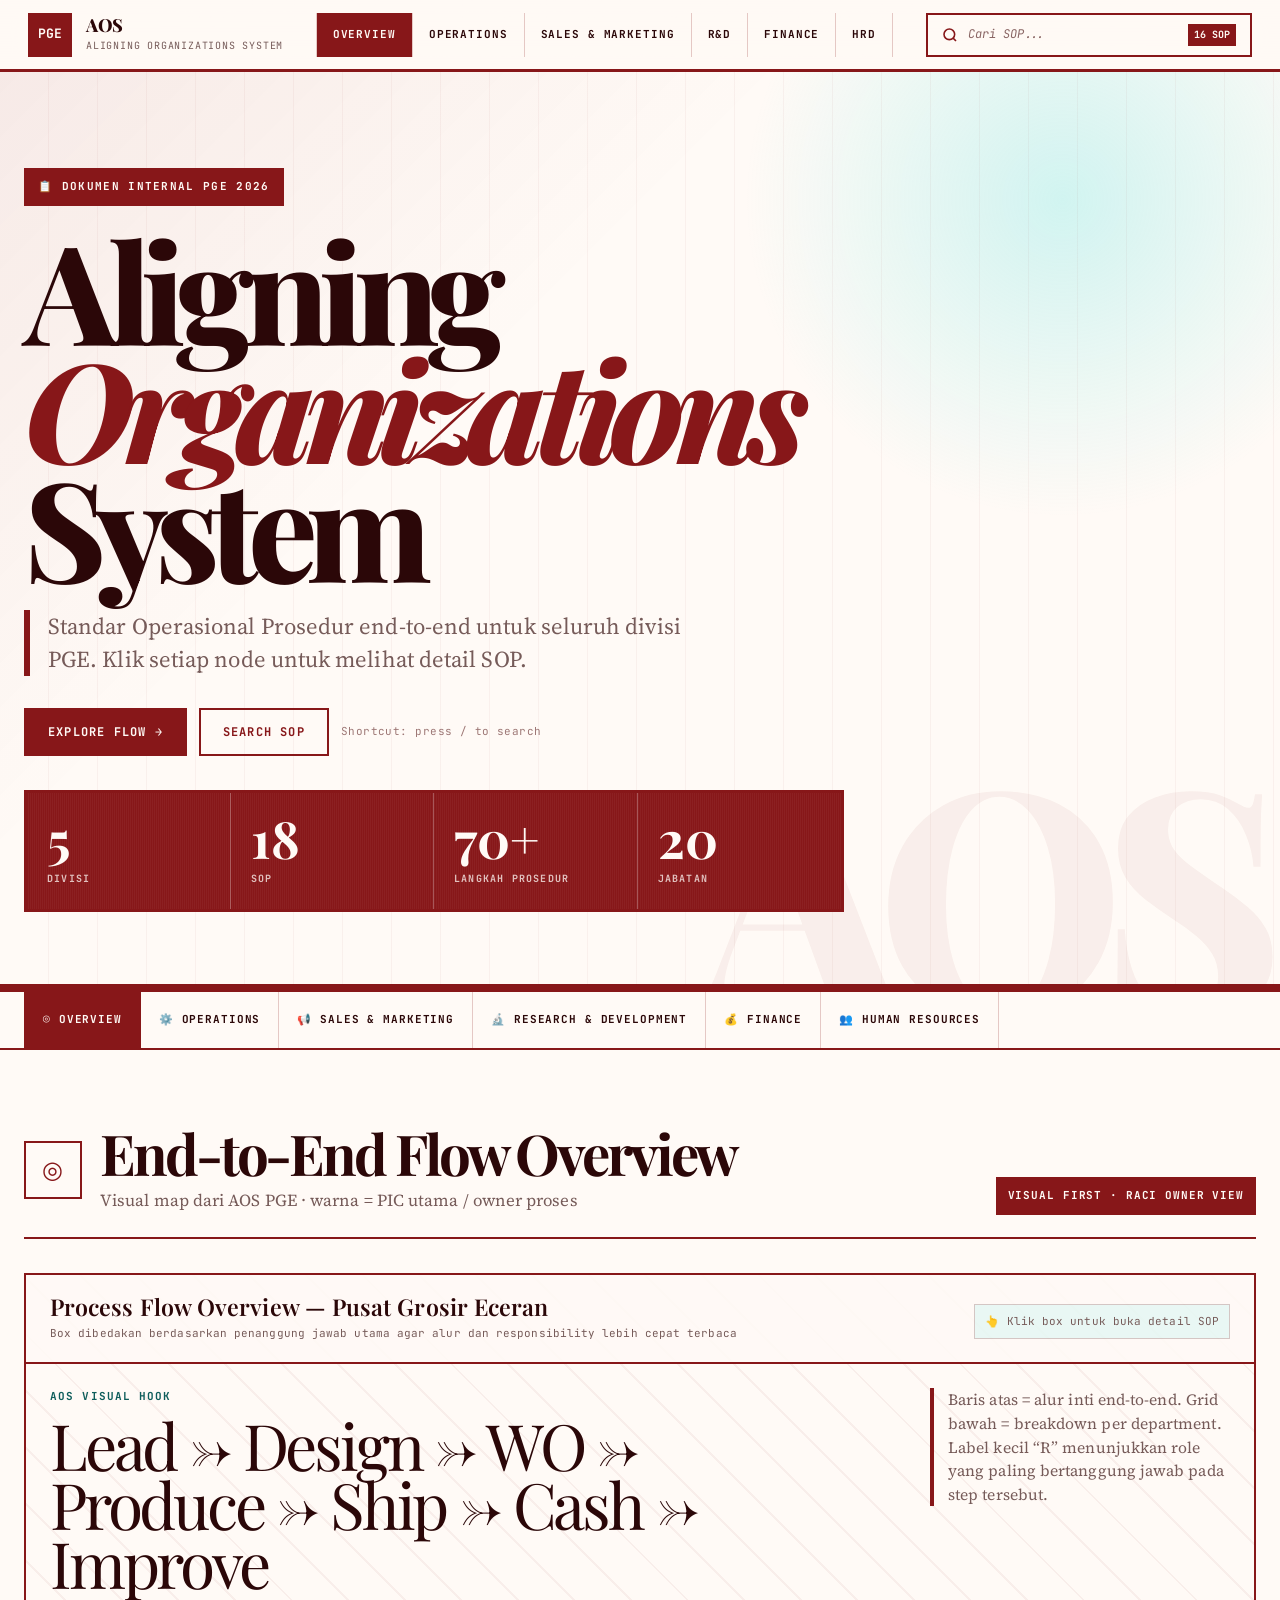
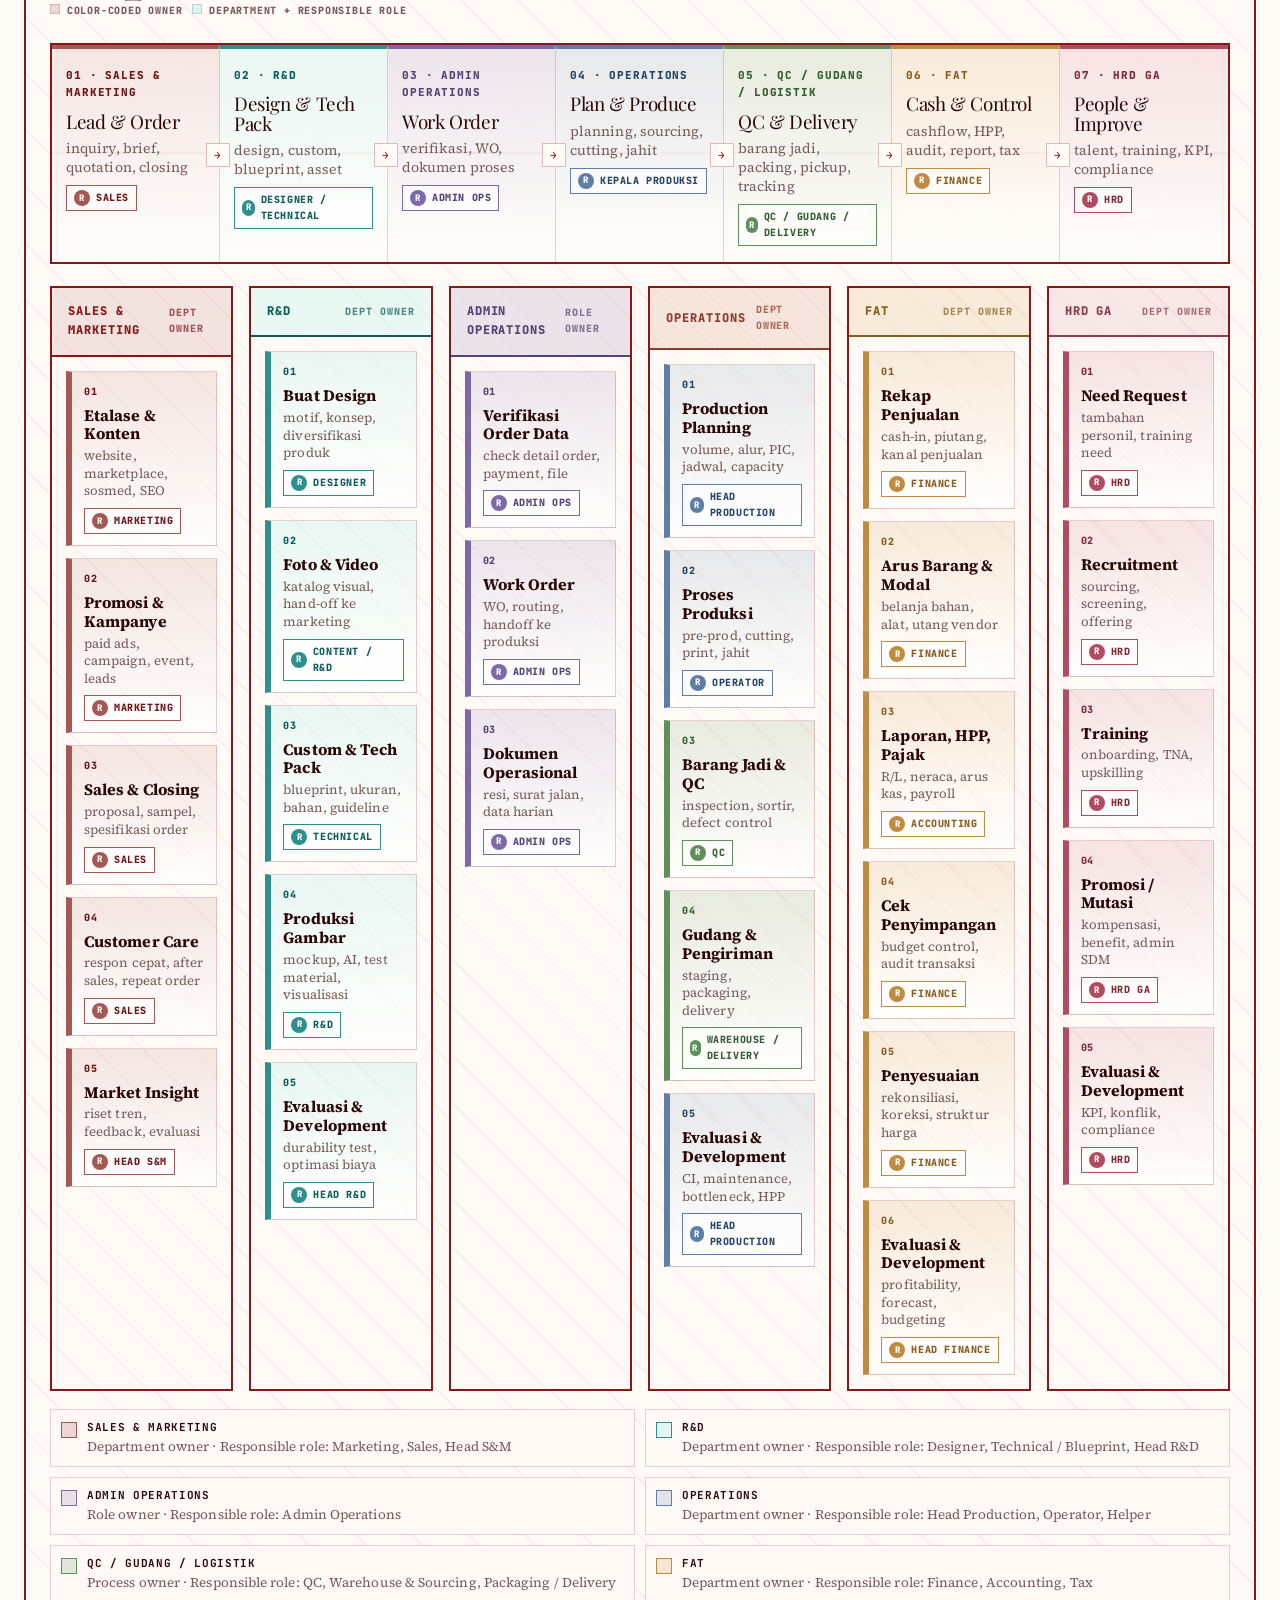
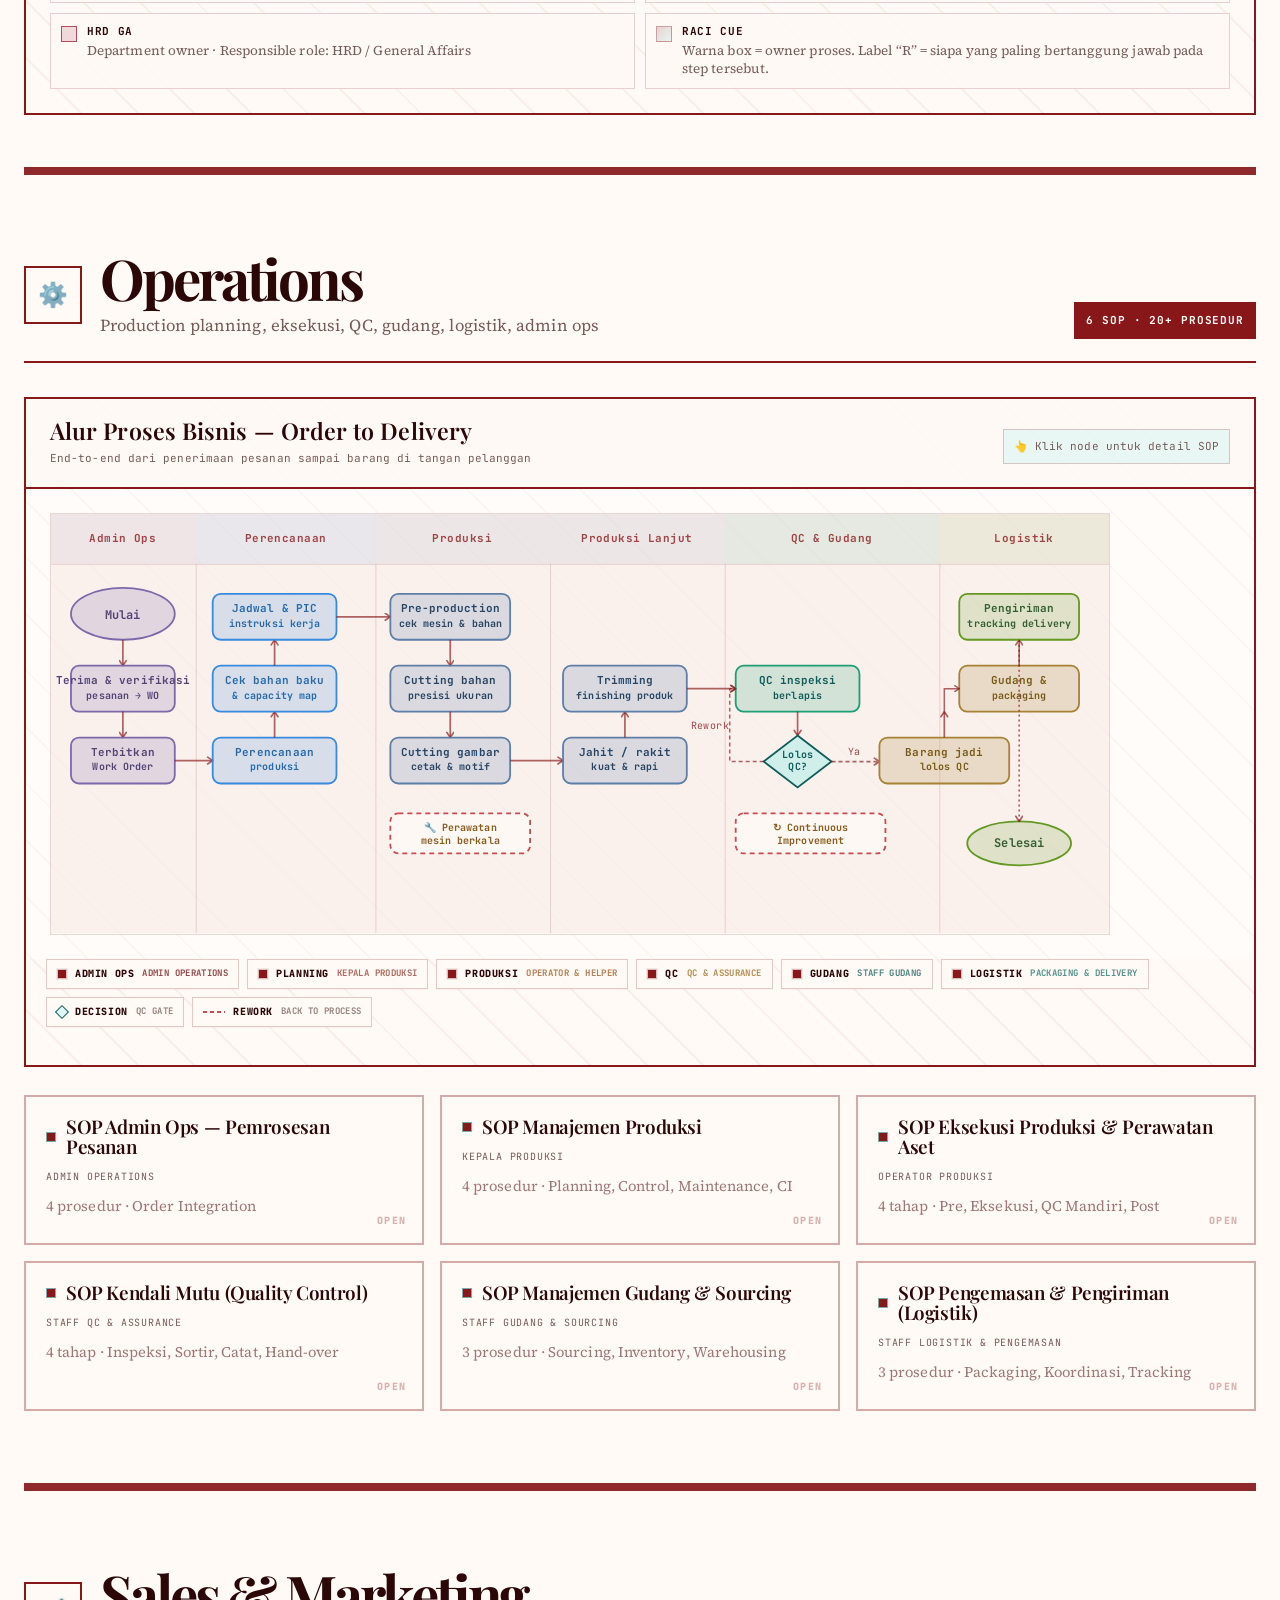
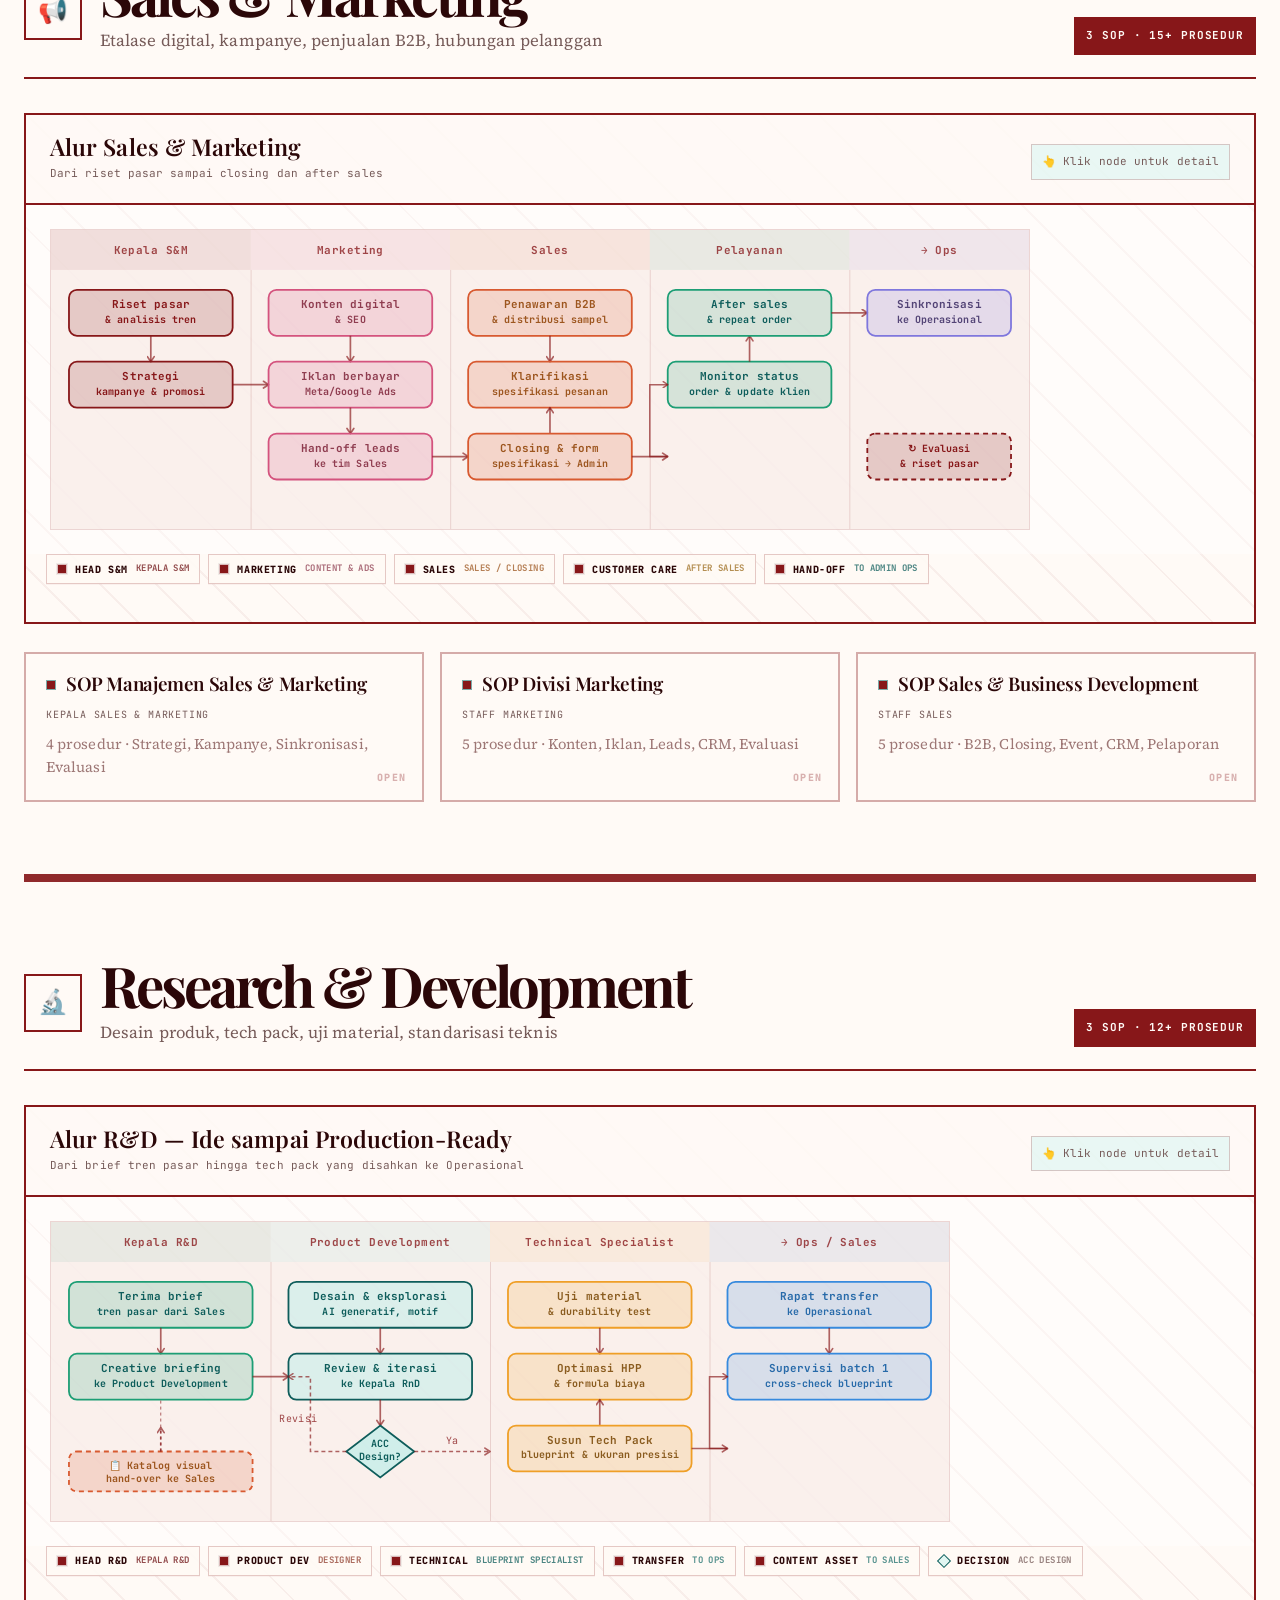
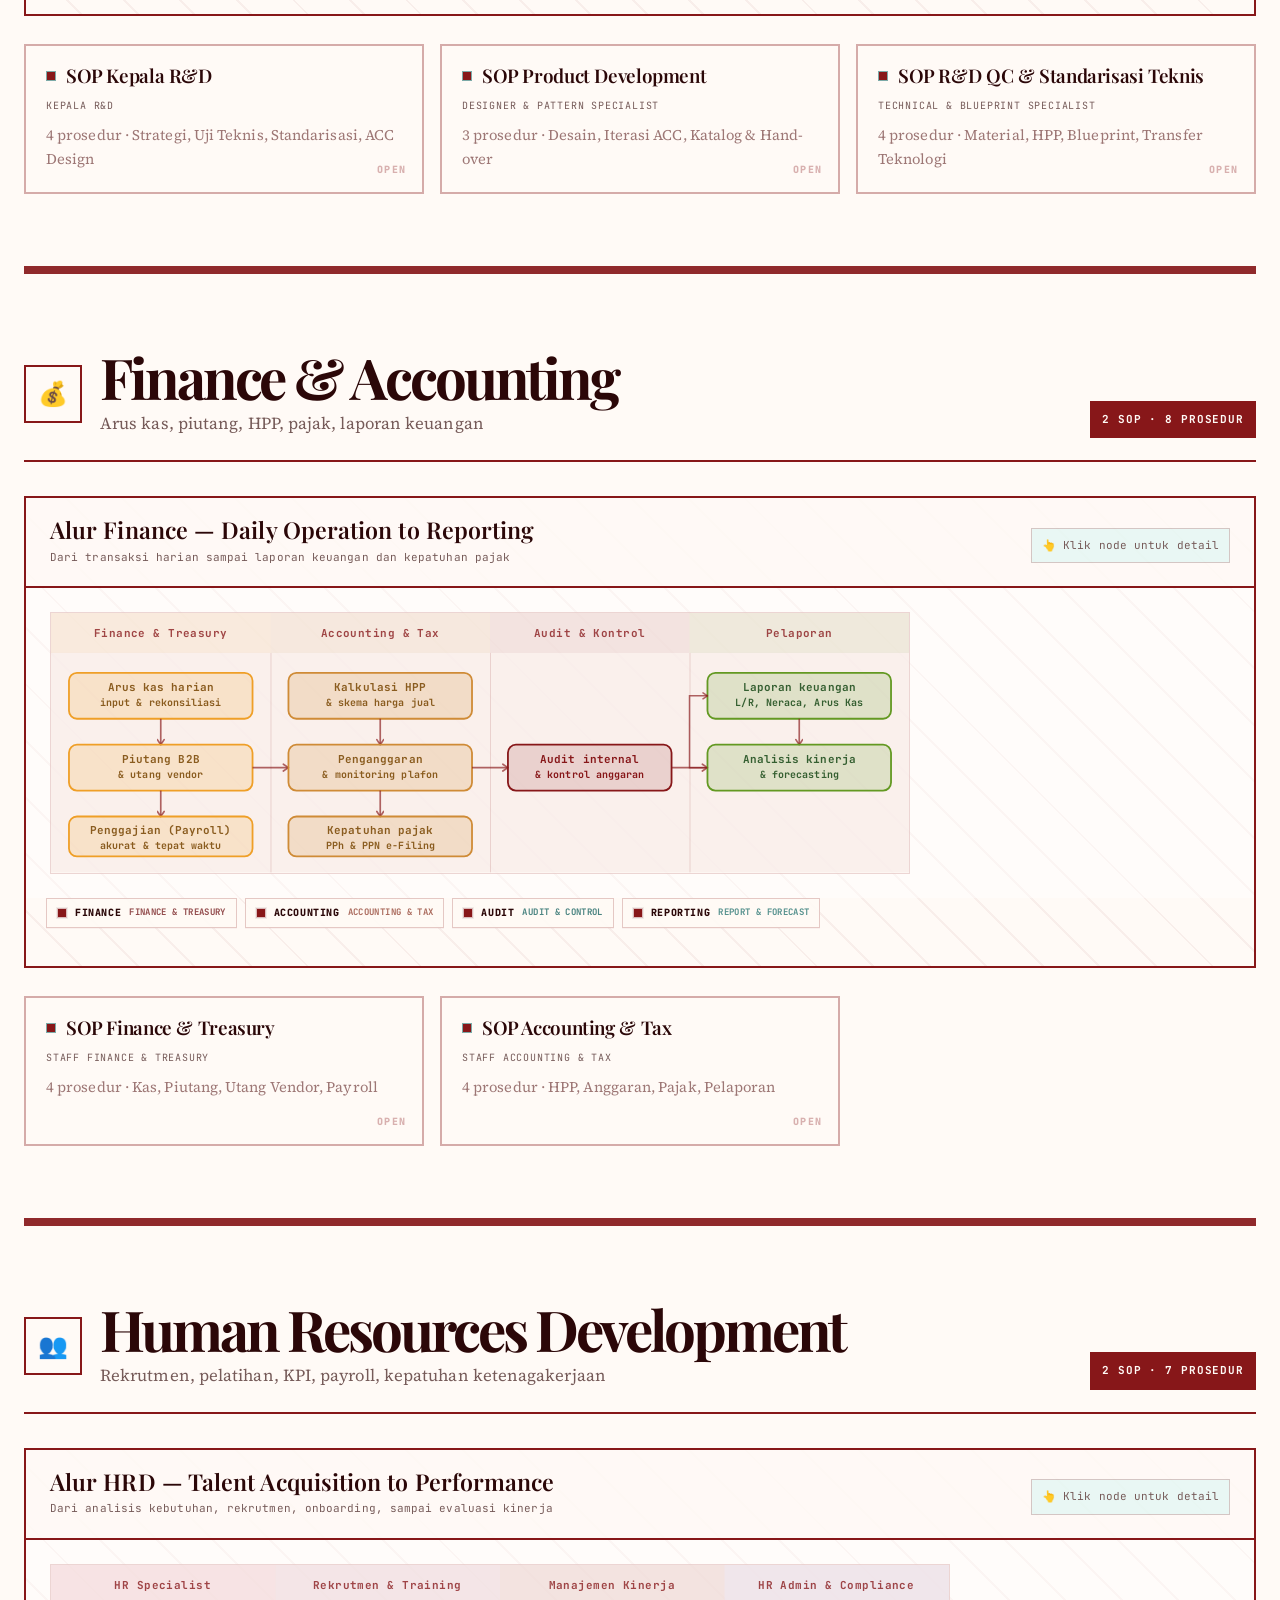
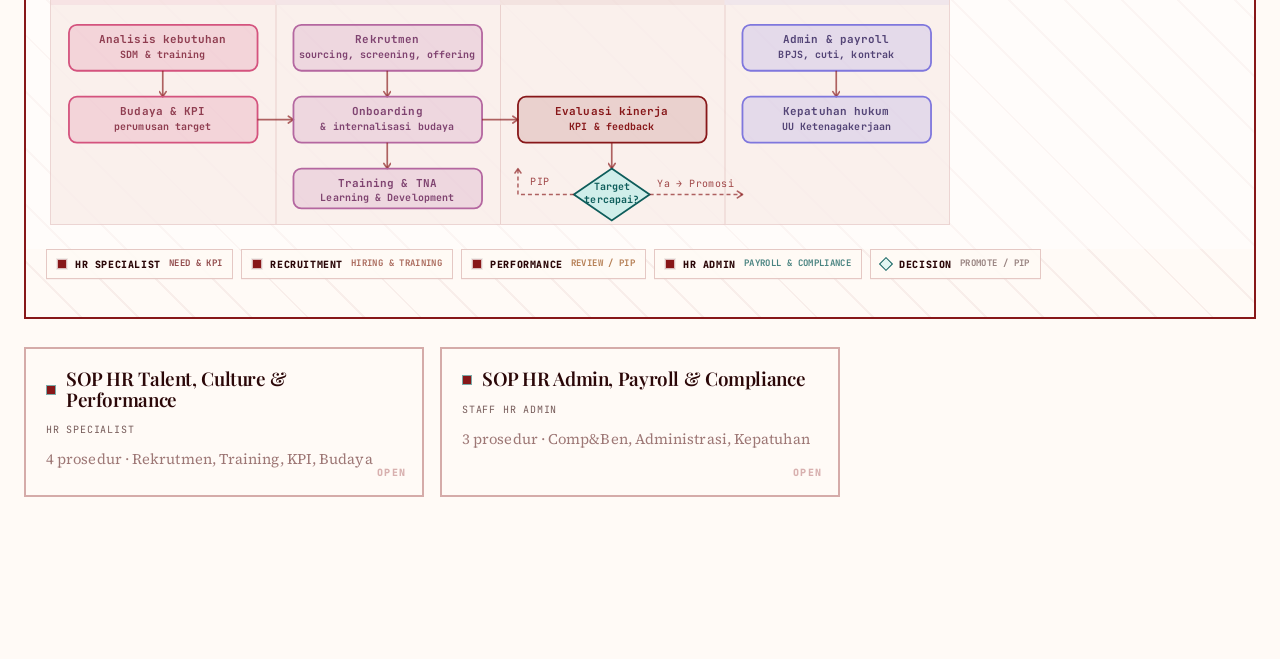
==== index.html @ 91b12684 "Update index.html" ====
<!DOCTYPE html>

<html lang="id">
<head>
<meta charset="utf-8"/>
<meta content="width=device-width, initial-scale=1.0" name="viewport"/>
<title>PGE — Aligning Organizations System</title>
<link href="https://fonts.googleapis.com" rel="preconnect"/>
<link crossorigin="" href="https://fonts.gstatic.com" rel="preconnect"/>
<link href="https://fonts.googleapis.com/css2?family=JetBrains+Mono:wght@500;700&amp;family=Playfair+Display:wght@600;700;800&amp;family=Source+Serif+4:wght@400;500;600;700&amp;display=swap" rel="stylesheet"/>
<style>
:root {
  --bg: #0d0e12;
  --bg2: #13151c;
  --bg3: #1a1d27;
  --border: rgba(255,255,255,0.08);
  --border2: rgba(255,255,255,0.14);
  --text: #e8e6de;
  --muted: #8a8880;
  --hint: #5a5856;

  --purple: #7f77dd;
  --purple-bg: rgba(127,119,221,0.1);
  --purple-border: rgba(127,119,221,0.3);

  --teal: #1d9e75;
  --teal-bg: rgba(29,158,117,0.1);
  --teal-border: rgba(29,158,117,0.3);

  --blue: #378add;
  --blue-bg: rgba(55,138,221,0.1);
  --blue-border: rgba(55,138,221,0.3);

  --amber: #ef9f27;
  --amber-bg: rgba(239,159,39,0.1);
  --amber-border: rgba(239,159,39,0.3);

  --green: #639922;
  --green-bg: rgba(99,153,34,0.1);
  --green-border: rgba(99,153,34,0.3);

  --coral: #d85a30;
  --coral-bg: rgba(216,90,48,0.1);
  --coral-border: rgba(216,90,48,0.3);

  --pink: #d4537e;
  --pink-bg: rgba(212,83,126,0.1);
  --pink-border: rgba(212,83,126,0.3);

  --red: #e24b4a;
  --red-bg: rgba(226,75,74,0.08);
  --red-border: rgba(226,75,74,0.3);
}
*{box-sizing:border-box;margin:0;padding:0}
html{scroll-behavior:smooth}
body{background:var(--bg);color:var(--text);font-family:'Inter',system-ui,sans-serif;font-size:15px;line-height:1.6}
a{color:var(--blue);text-decoration:none}

/* NAV */
nav{position:fixed;top:0;left:0;right:0;z-index:100;background:rgba(13,14,18,0.92);backdrop-filter:blur(12px);border-bottom:1px solid var(--border);height:56px;display:flex;align-items:center;padding:0 24px;gap:0;justify-content:space-between}
.nav-brand{display:flex;align-items:center;gap:10px}
.nav-logo{width:28px;height:28px;background:var(--purple);border-radius:6px;display:flex;align-items:center;justify-content:center;font-size:12px;font-weight:700;color:#fff;letter-spacing:-.5px}
.nav-name{font-weight:600;font-size:14px;letter-spacing:.02em}
.nav-sub{font-size:11px;color:var(--muted);margin-left:4px}
.nav-links{display:flex;gap:4px}
.nav-link{padding:5px 12px;border-radius:6px;font-size:13px;color:var(--muted);cursor:pointer;transition:all .15s;border:none;background:none}
.nav-link:hover,.nav-link.active{background:var(--bg3);color:var(--text)}
.nav-search{display:flex;align-items:center;gap:8px;background:var(--bg3);border:1px solid var(--border);border-radius:8px;padding:5px 12px;font-size:13px;color:var(--muted)}
.nav-search input{background:none;border:none;outline:none;color:var(--text);font-size:13px;width:180px}
.nav-search input::placeholder{color:var(--hint)}

/* HERO */
.hero{margin-top:56px;padding:80px 24px 60px;text-align:center;border-bottom:1px solid var(--border);position:relative;overflow:hidden}
.hero::before{content:'';position:absolute;top:0;left:50%;transform:translateX(-50%);width:600px;height:300px;background:radial-gradient(ellipse at center,rgba(127,119,221,0.12) 0%,transparent 70%);pointer-events:none}
.hero-badge{display:inline-flex;align-items:center;gap:6px;background:var(--purple-bg);border:1px solid var(--purple-border);border-radius:20px;padding:4px 12px;font-size:11px;color:var(--purple);font-weight:500;letter-spacing:.06em;text-transform:uppercase;margin-bottom:20px}
.hero h1{font-size:48px;font-weight:700;letter-spacing:-.03em;line-height:1.1;margin-bottom:12px}
.hero h1 span{color:var(--purple)}
.hero p{font-size:17px;color:var(--muted);max-width:520px;margin:0 auto 32px;line-height:1.6}
.hero-stats{display:flex;justify-content:center;gap:32px;flex-wrap:wrap}
.hero-stat{text-align:center}
.hero-stat .n{font-size:28px;font-weight:700;color:var(--text)}
.hero-stat .l{font-size:12px;color:var(--muted);text-transform:uppercase;letter-spacing:.06em;margin-top:2px}

/* SECTION TABS */
.section-nav{position:sticky;top:56px;z-index:90;background:var(--bg);border-bottom:1px solid var(--border);padding:0 24px;display:flex;gap:0;overflow-x:auto}
.section-nav::-webkit-scrollbar{display:none}
.sec-tab{padding:14px 18px;font-size:13px;font-weight:500;color:var(--muted);cursor:pointer;border-bottom:2px solid transparent;white-space:nowrap;transition:all .15s;border-radius:0}
.sec-tab:hover{color:var(--text)}
.sec-tab.active{color:var(--text);border-bottom-color:var(--purple)}

/* MAIN */
main{max-width:1200px;margin:0 auto;padding:0 24px 80px}

/* SECTION */
.sop-section{padding:48px 0 0;border-bottom:1px solid var(--border);scroll-margin-top:112px}
.sop-section:last-child{border-bottom:none}
.sec-header{display:flex;align-items:flex-start;justify-content:space-between;gap:16px;margin-bottom:32px}
.sec-title{display:flex;align-items:center;gap:12px}
.sec-icon{width:40px;height:40px;border-radius:10px;display:flex;align-items:center;justify-content:center;font-size:18px}
.sec-name{font-size:22px;font-weight:700;letter-spacing:-.02em}
.sec-sub{font-size:13px;color:var(--muted);margin-top:2px}
.sec-badge{background:var(--bg3);border:1px solid var(--border);border-radius:6px;padding:3px 8px;font-size:11px;color:var(--muted);white-space:nowrap}

/* FLOW CARD */
.flow-card{background:var(--bg2);border:1px solid var(--border);border-radius:14px;overflow:hidden;margin-bottom:20px}
.flow-card-header{padding:14px 20px;border-bottom:1px solid var(--border);display:flex;align-items:center;justify-content:space-between}
.flow-card-title{font-size:14px;font-weight:600}
.flow-card-meta{font-size:11px;color:var(--muted)}
.flow-hint{font-size:11px;color:var(--hint);display:flex;align-items:center;gap:5px}

/* SVG FLOW */
.flow-svg-wrap{overflow-x:auto;padding:20px}
.flow-svg-wrap::-webkit-scrollbar{height:4px}
.flow-svg-wrap::-webkit-scrollbar-track{background:var(--bg3)}
.flow-svg-wrap::-webkit-scrollbar-thumb{background:var(--border2);border-radius:2px}
.flow-svg-wrap svg{min-width:600px}

/* SVG NODES */
.fnode{cursor:pointer;transition:opacity .15s}
.fnode:hover{opacity:.85}
.fnode rect,.fnode polygon,.fnode ellipse{transition:filter .15s}
.fnode:hover rect,.fnode:hover polygon,.fnode:hover ellipse{filter:brightness(1.15)}

/* DETAIL PANEL */
.detail-overlay{display:none;position:fixed;inset:0;z-index:200;background:rgba(0,0,0,.5);backdrop-filter:blur(4px)}
.detail-overlay.open{display:block}
.detail-drawer{position:fixed;right:0;top:0;bottom:0;width:420px;max-width:100vw;background:var(--bg2);border-left:1px solid var(--border2);z-index:201;overflow-y:auto;transform:translateX(100%);transition:transform .25s cubic-bezier(.4,0,.2,1)}
.detail-overlay.open .detail-drawer{transform:translateX(0)}
.drawer-header{padding:20px 20px 16px;border-bottom:1px solid var(--border);position:sticky;top:0;background:var(--bg2);z-index:1}
.drawer-close{float:right;background:var(--bg3);border:1px solid var(--border);border-radius:6px;padding:4px 10px;color:var(--muted);cursor:pointer;font-size:13px;transition:all .15s}
.drawer-close:hover{color:var(--text);border-color:var(--border2)}
.drawer-div{font-size:10px;color:var(--muted);text-transform:uppercase;letter-spacing:.08em;margin-bottom:4px}
.drawer-title{font-size:16px;font-weight:700;color:var(--text);padding-right:60px}
.drawer-purpose{margin:0 20px 16px;padding:12px 14px;background:var(--bg3);border-radius:8px;font-size:12px;color:var(--muted);line-height:1.6;border-left:3px solid var(--purple)}
.drawer-steps{padding:0 20px 24px}
.drawer-steps-title{font-size:11px;font-weight:600;text-transform:uppercase;letter-spacing:.08em;color:var(--muted);margin-bottom:12px}
.step-item{display:flex;gap:12px;align-items:flex-start;margin-bottom:10px}
.step-num{width:22px;height:22px;border-radius:50%;background:var(--bg3);border:1px solid var(--border2);display:flex;align-items:center;justify-content:center;font-size:10px;font-weight:700;color:var(--muted);flex-shrink:0;margin-top:1px}
.step-text{font-size:13px;color:var(--text);line-height:1.5}
.drawer-note{margin:0 20px 20px;padding:10px 14px;background:var(--amber-bg);border:1px solid var(--amber-border);border-radius:8px;font-size:12px;color:var(--amber);line-height:1.5}

/* SOP GRID */
.sop-grid{display:grid;grid-template-columns:repeat(auto-fill,minmax(280px,1fr));gap:12px;margin-bottom:32px}
.sop-card{background:var(--bg3);border:1px solid var(--border);border-radius:10px;padding:16px;cursor:pointer;transition:all .15s}
.sop-card:hover{border-color:var(--border2);background:var(--bg2)}
.sop-card-header{display:flex;align-items:center;gap:10px;margin-bottom:10px}
.sop-card-dot{width:8px;height:8px;border-radius:50%;flex-shrink:0}
.sop-card-title{font-size:13px;font-weight:600;line-height:1.3}
.sop-card-role{font-size:11px;color:var(--muted);margin-bottom:8px}
.sop-card-steps{font-size:11px;color:var(--hint)}

/* LEGEND */
.legend-row{display:flex;gap:14px;flex-wrap:wrap;margin-bottom:24px}
.leg{display:flex;align-items:center;gap:6px;font-size:11px;color:var(--muted)}
.leg-dot{width:10px;height:10px;border-radius:2px;flex-shrink:0}
.leg-diamond{width:10px;height:10px;background:var(--amber-bg);border:1px solid var(--amber-border);transform:rotate(45deg);flex-shrink:0}

/* RESPONSIVE */
@media(max-width:700px){
  .hero h1{font-size:32px}
  .nav-links{display:none}
  .detail-drawer{width:100vw}
  .sec-header{flex-direction:column}
}


/* ═══════════════════════════════════════════════════════════
   PGE Editorial Wine UI Refresh
   Palette anchor: #871719 | Complement: #78E8E6
   This layer preserves the original HTML, SVG, SOP content, and JS data.
   ═══════════════════════════════════════════════════════════ */
:root{
  --wine:#871719;
  --wine-rgb:135,23,25;
  --wine-dark:#2b0708;
  --wine-ink:#3c090b;
  --wine-soft:#f5e7e3;
  --wine-line:rgba(135,23,25,.22);
  --complement:#78E8E6;
  --complement-rgb:120,232,230;
  --teal-ink:#0e5d5b;
  --cream:#fffaf6;
  --paper:#f8efe9;
  --paper-2:#fff5ef;
  --paper-3:#f1ddd4;
  --black:#180304;
  --bg:var(--cream);
  --bg2:var(--paper-2);
  --bg3:var(--paper);
  --border:rgba(var(--wine-rgb),.18);
  --border2:rgba(var(--wine-rgb),.42);
  --text:var(--wine-dark);
  --muted:#765b59;
  --hint:#9d7775;
  --purple:var(--wine);
  --purple-bg:rgba(var(--wine-rgb),.075);
  --purple-border:rgba(var(--wine-rgb),.34);
  --blue:var(--teal-ink);
  --blue-bg:rgba(var(--complement-rgb),.22);
  --blue-border:rgba(14,93,91,.34);
  --teal:var(--teal-ink);
  --teal-bg:rgba(var(--complement-rgb),.18);
  --teal-border:rgba(14,93,91,.32);
  --amber:var(--wine);
  --amber-bg:rgba(var(--wine-rgb),.075);
  --amber-border:rgba(var(--wine-rgb),.28);
  --green:var(--teal-ink);
  --green-bg:rgba(var(--complement-rgb),.18);
  --green-border:rgba(14,93,91,.32);
  --coral:var(--wine);
  --coral-bg:rgba(var(--wine-rgb),.08);
  --coral-border:rgba(var(--wine-rgb),.3);
  --pink:var(--wine);
  --pink-bg:rgba(var(--wine-rgb),.075);
  --pink-border:rgba(var(--wine-rgb),.3);
  --red:#a52124;
  --red-bg:rgba(165,33,36,.08);
  --red-border:rgba(165,33,36,.3);
}
*{border-radius:0!important}
html{scroll-padding-top:132px}
body{
  color:var(--text);
  background:var(--cream);
  font-family:'Source Serif 4',Georgia,serif;
  font-size:16px;
  letter-spacing:.005em;
  overflow-x:hidden;
}
body::before,
body::after{
  content:'';
  position:fixed;
  inset:0;
  pointer-events:none;
  z-index:-1;
}
body::before{
  background-image:
    repeating-linear-gradient(0deg,transparent,transparent 1px,rgba(var(--wine-rgb),.22) 1px,rgba(var(--wine-rgb),.22) 2px),
    linear-gradient(90deg,rgba(var(--wine-rgb),.04) 1px,transparent 1px),
    linear-gradient(rgba(var(--wine-rgb),.04) 1px,transparent 1px);
  background-size:100% 5px,42px 42px,42px 42px;
  opacity:.11;
}
body::after{
  background-image:url("data:image/svg+xml,%3Csvg viewBox='0 0 256 256' xmlns='http://www.w3.org/2000/svg'%3E%3Cfilter id='noise'%3E%3CfeTurbulence type='fractalNoise' baseFrequency='0.9' numOctaves='4' stitchTiles='stitch'/%3E%3C/filter%3E%3Crect width='100%25' height='100%25' filter='url(%23noise)' opacity='.45'/%3E%3C/svg%3E");
  opacity:.045;
  mix-blend-mode:multiply;
}
::selection{background:var(--wine);color:var(--cream)}
button,input,.sop-card,.sec-tab,.fnode{font:inherit}
button,.sop-card,.sec-tab,.fnode{touch-action:manipulation}
button:focus-visible,input:focus-visible,.sop-card:focus-visible,.sec-tab:focus-visible,.nav-link:focus-visible,.fnode:focus-visible{
  outline:3px solid var(--wine)!important;
  outline-offset:3px;
}
.skip-link{
  position:fixed;
  top:10px;
  left:10px;
  z-index:999;
  transform:translateY(-150%);
  background:var(--wine);
  color:var(--cream);
  border:2px solid var(--wine);
  padding:10px 14px;
  font-family:'JetBrains Mono',monospace;
  font-size:12px;
  text-transform:uppercase;
  letter-spacing:.08em;
}
.skip-link:focus{transform:translateY(0)}
#scroll-progress{
  position:fixed;
  inset:0 auto auto 0;
  height:4px;
  width:0%;
  background:linear-gradient(90deg,var(--wine),var(--complement));
  z-index:1000;
  transition:width 80ms linear;
}
nav{
  height:72px;
  padding:0 28px;
  background:rgba(255,250,246,.9);
  border-bottom:3px solid var(--wine);
  backdrop-filter:blur(16px) saturate(140%);
  box-shadow:none;
}
.nav-brand{gap:14px;min-width:250px}
.nav-logo{
  width:44px;
  height:44px;
  background:var(--wine);
  color:var(--cream);
  border:2px solid var(--wine);
  font-family:'JetBrains Mono',monospace;
  font-size:13px;
  letter-spacing:.02em;
}
.nav-name{
  display:block;
  color:var(--wine-dark);
  font-family:'Playfair Display',Georgia,serif;
  font-weight:800;
  font-size:18px;
  letter-spacing:-.02em;
  line-height:1;
}
.nav-sub{
  display:block;
  margin:4px 0 0;
  color:var(--muted);
  font-family:'JetBrains Mono',monospace;
  font-size:10px;
  text-transform:uppercase;
  letter-spacing:.08em;
}
.nav-links{gap:0;border-left:1px solid var(--wine-line);border-right:1px solid var(--wine-line)}
.nav-link{
  min-height:44px;
  padding:0 16px;
  color:var(--wine-dark);
  border:0;
  border-left:1px solid var(--wine-line);
  background:transparent;
  font-family:'JetBrains Mono',monospace;
  font-size:11px;
  font-weight:700;
  text-transform:uppercase;
  letter-spacing:.08em;
  transition:background 100ms linear,color 100ms linear;
}
.nav-link:first-child{border-left:0}
.nav-link:hover,.nav-link.active{background:var(--wine);color:var(--cream)}
.nav-search{
  position:relative;
  min-height:44px;
  gap:10px;
  padding:0 14px;
  background:transparent;
  color:var(--wine);
  border:2px solid var(--wine);
}
.nav-search svg{width:16px;height:16px;stroke-width:2.4px}
.nav-search input{
  width:210px;
  color:var(--wine-dark);
  font-family:'JetBrains Mono',monospace;
  font-size:12px;
}
.nav-search input::placeholder{color:#8a6664;font-style:italic}
.search-count{
  font-family:'JetBrains Mono',monospace;
  font-size:10px;
  font-weight:700;
  color:var(--cream);
  background:var(--wine);
  padding:3px 6px;
  white-space:nowrap;
}
.hero{
  margin-top:72px;
  min-height:calc(100vh - 72px);
  display:flex;
  flex-direction:column;
  justify-content:center;
  text-align:left;
  padding:96px max(24px,calc((100vw - 1280px)/2 + 24px)) 72px;
  border-bottom:8px solid var(--wine);
  background:
    radial-gradient(circle at 83% 14%,rgba(var(--complement-rgb),.34),transparent 24%),
    linear-gradient(135deg,rgba(var(--wine-rgb),.07),transparent 36%),
    var(--cream);
}
.hero::before{
  inset:0;
  width:auto;
  height:auto;
  transform:none;
  background-image:repeating-linear-gradient(90deg,transparent,transparent 48px,rgba(var(--wine-rgb),.13) 48px,rgba(var(--wine-rgb),.13) 49px);
  opacity:.34;
}
.hero::after{
  content:'AOS';
  position:absolute;
  right:max(20px,calc((100vw - 1280px)/2));
  bottom:-.18em;
  color:rgba(var(--wine-rgb),.05);
  font-family:'Playfair Display',Georgia,serif;
  font-size:clamp(8rem,24vw,24rem);
  font-weight:800;
  letter-spacing:-.08em;
  line-height:1;
  pointer-events:none;
}
.hero>*{position:relative;z-index:1}
.hero-badge{
  align-self:flex-start;
  background:var(--wine);
  color:var(--cream);
  border:2px solid var(--wine);
  padding:8px 12px;
  font-family:'JetBrains Mono',monospace;
  font-size:11px;
  font-weight:700;
  letter-spacing:.12em;
  margin-bottom:24px;
}
.hero h1{
  max-width:1000px;
  font-family:'Playfair Display',Georgia,serif;
  font-size:clamp(4rem,10.8vw,9.8rem);
  font-weight:800;
  letter-spacing:-.075em;
  line-height:.86;
  margin:0 0 24px;
  color:var(--wine-dark);
}
.hero h1 span{color:var(--wine);font-style:italic}
.hero p{
  max-width:680px;
  margin:0 0 30px;
  color:var(--muted);
  font-size:clamp(1.1rem,2vw,1.42rem);
  line-height:1.45;
  border-left:6px solid var(--wine);
  padding-left:18px;
}
.hero-actions{
  display:flex;
  align-items:center;
  gap:12px;
  flex-wrap:wrap;
  margin:2px 0 34px;
}
.hero-btn{
  min-height:48px;
  padding:0 22px;
  border:2px solid var(--wine);
  background:var(--wine);
  color:var(--cream);
  cursor:pointer;
  font-family:'JetBrains Mono',monospace;
  font-size:12px;
  font-weight:700;
  text-transform:uppercase;
  letter-spacing:.1em;
  transition:background 100ms linear,color 100ms linear,transform 100ms linear;
}
.hero-btn.secondary{background:transparent;color:var(--wine)}
.hero-btn:hover{background:var(--cream);color:var(--wine);transform:translate(-2px,-2px)}
.hero-btn.secondary:hover{background:var(--wine);color:var(--cream)}
.hero-shortcut{
  color:var(--hint);
  font-family:'JetBrains Mono',monospace;
  font-size:11px;
  letter-spacing:.04em;
}
.hero-stats{
  display:grid;
  grid-template-columns:repeat(4,minmax(120px,1fr));
  gap:0;
  max-width:820px;
  justify-content:stretch;
  background:var(--wine);
  color:var(--cream);
  border:3px solid var(--wine);
  position:relative;
  overflow:hidden;
}
.hero-stats::before{
  content:'';
  position:absolute;
  inset:0;
  background-image:repeating-linear-gradient(90deg,transparent,transparent 1px,rgba(255,255,255,.42) 1px,rgba(255,255,255,.42) 2px);
  background-size:6px 100%;
  opacity:.09;
}
.hero-stat{padding:22px 20px;text-align:left;border-right:1px solid rgba(255,255,255,.28);position:relative;z-index:1}
.hero-stat:last-child{border-right:0}
.hero-stat .n{font-family:'Playfair Display',Georgia,serif;font-size:clamp(2.4rem,4vw,4.2rem);line-height:.9;color:var(--cream)}
.hero-stat .l{font-family:'JetBrains Mono',monospace;font-size:10px;font-weight:700;color:rgba(255,250,246,.75);letter-spacing:.12em;margin-top:10px}
.section-nav{
  top:72px;
  padding:0 max(24px,calc((100vw - 1280px)/2 + 24px));
  background:rgba(255,250,246,.92);
  border-bottom:2px solid var(--wine);
  backdrop-filter:blur(14px);
}
.sec-tab{
  min-height:56px;
  display:flex;
  align-items:center;
  color:var(--wine-dark);
  border-right:1px solid var(--wine-line);
  border-bottom:0;
  font-family:'JetBrains Mono',monospace;
  font-size:11px;
  font-weight:700;
  text-transform:uppercase;
  letter-spacing:.08em;
  transition:background 100ms linear,color 100ms linear;
}
.sec-tab:first-child{border-left:1px solid var(--wine-line)}
.sec-tab:hover,.sec-tab.active{background:var(--wine);color:var(--cream);border-bottom:0}
main{max-width:1280px;padding:0 24px 90px}
.sop-section{padding:76px 0 24px;border-bottom:8px solid rgba(var(--wine-rgb),.92);scroll-margin-top:140px;position:relative}
.sop-section:last-child{border-bottom:0}
.sec-header{align-items:flex-end;margin-bottom:34px;padding-bottom:22px;border-bottom:2px solid var(--wine)}
.sec-title{gap:18px}
.sec-icon{
  width:58px;
  height:58px;
  border:2px solid var(--wine)!important;
  background:var(--cream)!important;
  color:var(--wine);
  font-size:24px;
}
.sec-name{
  font-family:'Playfair Display',Georgia,serif;
  color:var(--wine-dark);
  font-size:clamp(2.2rem,4.4vw,4.2rem);
  line-height:.95;
  letter-spacing:-.055em;
}
.sec-sub{max-width:680px;color:var(--muted);font-size:1.05rem;margin-top:8px}
.sec-badge{
  background:var(--wine);
  color:var(--cream);
  border:2px solid var(--wine);
  padding:8px 10px;
  font-family:'JetBrains Mono',monospace;
  font-size:11px;
  font-weight:700;
  text-transform:uppercase;
  letter-spacing:.08em;
}
.flow-card{
  background:var(--cream);
  border:2px solid var(--wine);
  margin-bottom:28px;
  position:relative;
  overflow:hidden;
}
.flow-card::before{
  content:'';
  position:absolute;
  inset:0;
  pointer-events:none;
  background-image:repeating-linear-gradient(45deg,transparent,transparent 38px,rgba(var(--wine-rgb),.06) 38px,rgba(var(--wine-rgb),.06) 40px);
  opacity:.9;
}
.flow-card>*{position:relative;z-index:1}
.flow-card-header{padding:20px 24px;border-bottom:2px solid var(--wine);background:rgba(255,250,246,.88)}
.flow-card-title{font-family:'Playfair Display',Georgia,serif;font-size:1.45rem;line-height:1.05;color:var(--wine-dark)}
.flow-card-meta,.flow-hint{font-family:'JetBrains Mono',monospace;font-size:11px;color:var(--muted);margin-top:6px}
.flow-hint{padding:8px 10px;border:1px solid var(--wine-line);background:rgba(var(--complement-rgb),.16);white-space:nowrap}
.flow-svg-wrap{padding:24px;background:rgba(255,255,255,.4)}
.flow-svg-wrap::-webkit-scrollbar{height:10px}
.flow-svg-wrap::-webkit-scrollbar-track{background:rgba(var(--wine-rgb),.09)}
.flow-svg-wrap::-webkit-scrollbar-thumb{background:var(--wine)}
.flow-svg-wrap svg{background:rgba(255,250,246,.72);border:1px solid rgba(var(--wine-rgb),.16)}
.flow-svg-wrap svg>rect:not([width="1"]),
.flow-svg-wrap svg>rect[height="40"],
.flow-svg-wrap svg>rect[height="50"]{fill:rgba(var(--wine-rgb),.045)!important}
.flow-svg-wrap svg>rect[width="1"],
.flow-svg-wrap svg>rect[height="1"]{fill:rgba(var(--wine-rgb),.14)!important}
.flow-svg-wrap svg>text{fill:rgba(var(--wine-rgb),.78)!important;font-family:'JetBrains Mono',monospace!important;letter-spacing:.04em}
.flow-svg-wrap svg line,
.flow-svg-wrap svg path{stroke:rgba(var(--wine-rgb),.66)!important}
.flow-svg-wrap svg g.fnode rect,
.flow-svg-wrap svg g.fnode ellipse{
  fill:rgba(var(--wine-rgb),.055)!important;
  stroke:rgba(var(--wine-rgb),.42)!important;
  stroke-width:2px!important;
}
.flow-svg-wrap svg g.fnode polygon{
  fill:rgba(var(--complement-rgb),.22)!important;
  stroke:rgba(14,93,91,.55)!important;
  stroke-width:2px!important;
}
.flow-svg-wrap svg g.fnode text{fill:var(--wine-dark)!important;font-family:'JetBrains Mono',monospace!important;font-weight:700!important}
.fnode{transition:opacity 100ms linear,transform 100ms linear;transform-origin:center}
.fnode:hover,.fnode:focus{opacity:1;transform:translateY(-2px)}
.fnode:hover rect,.fnode:hover ellipse,.fnode:hover polygon,
.fnode:focus rect,.fnode:focus ellipse,.fnode:focus polygon{fill:var(--wine)!important;stroke:var(--wine)!important;filter:none!important}
.fnode:hover text,.fnode:focus text{fill:var(--cream)!important}
.legend-row{padding-top:0!important;gap:10px}
.leg{
  min-height:30px;
  padding:4px 8px;
  border:1px solid rgba(var(--wine-rgb),.18);
  background:rgba(255,250,246,.72);
  color:var(--muted);
  font-family:'JetBrains Mono',monospace;
  font-size:10px;
  font-weight:700;
  text-transform:uppercase;
  letter-spacing:.06em;
}
.leg-dot,.sop-card-dot{background:var(--wine)!important;border:1px solid rgba(var(--complement-rgb),.7);width:10px;height:10px}
.leg-diamond{background:rgba(var(--complement-rgb),.24);border-color:var(--teal-ink)}
.sop-grid{grid-template-columns:repeat(auto-fill,minmax(310px,1fr));gap:16px;margin-bottom:48px}
.sop-card{
  position:relative;
  background:rgba(255,250,246,.88);
  border:2px solid rgba(var(--wine-rgb),.35);
  padding:20px;
  min-height:150px;
  transition:background 100ms linear,color 100ms linear,border-color 100ms linear,transform 100ms linear;
}
.sop-card::before{
  content:'OPEN';
  position:absolute;
  right:16px;
  bottom:14px;
  color:rgba(var(--wine-rgb),.32);
  font-family:'JetBrains Mono',monospace;
  font-size:10px;
  font-weight:800;
  letter-spacing:.12em;
}
.sop-card:hover,.sop-card:focus-visible{
  background:var(--wine);
  color:var(--cream);
  border-color:var(--wine);
  transform:translate(-3px,-3px);
}
.sop-card:hover .sop-card-role,
.sop-card:hover .sop-card-steps,
.sop-card:focus-visible .sop-card-role,
.sop-card:focus-visible .sop-card-steps{color:rgba(255,250,246,.76)}
.sop-card:hover .sop-card-dot,
.sop-card:focus-visible .sop-card-dot{background:var(--complement)!important;border-color:var(--cream)}
.sop-card:hover::before,.sop-card:focus-visible::before{color:rgba(255,250,246,.35)}
.sop-card-title{font-family:'Playfair Display',Georgia,serif;font-size:1.18rem;line-height:1.08;letter-spacing:-.02em}
.sop-card-role{font-family:'JetBrains Mono',monospace;color:var(--muted);font-size:10px;text-transform:uppercase;letter-spacing:.08em;margin:12px 0 10px}
.sop-card-steps{color:var(--hint);font-size:.92rem}
.detail-overlay{background:rgba(43,7,8,.55);backdrop-filter:blur(8px)}
.detail-drawer{
  width:min(520px,100vw);
  background:var(--cream);
  border-left:4px solid var(--wine);
  box-shadow:none;
}
.drawer-header{
  padding:22px 24px 18px;
  border-bottom:3px solid var(--wine);
  background:var(--cream);
}
.drawer-actions{float:right;display:flex;gap:8px;margin-left:12px}
.drawer-close,.drawer-copy{
  min-height:38px;
  background:transparent;
  border:2px solid var(--wine);
  color:var(--wine);
  padding:0 12px;
  cursor:pointer;
  font-family:'JetBrains Mono',monospace;
  font-size:11px;
  font-weight:700;
  text-transform:uppercase;
  letter-spacing:.08em;
  transition:background 100ms linear,color 100ms linear;
}
.drawer-close:hover,.drawer-copy:hover{background:var(--wine);color:var(--cream);border-color:var(--wine)}
.drawer-div{clear:none;color:var(--teal-ink);font-family:'JetBrains Mono',monospace;font-weight:700;font-size:11px;letter-spacing:.12em;margin-bottom:10px;text-transform:uppercase}
.drawer-title{font-family:'Playfair Display',Georgia,serif;color:var(--wine-dark);font-size:clamp(1.6rem,4vw,2.4rem);line-height:1;letter-spacing:-.045em;padding-right:0;max-width:360px}
.drawer-purpose{
  margin:22px 24px 20px;
  padding:18px 20px;
  background:rgba(var(--complement-rgb),.15);
  border:2px solid var(--wine);
  border-left:8px solid var(--wine);
  color:var(--wine-dark);
  font-size:1rem;
  line-height:1.55;
}
.drawer-steps{padding:0 24px 32px}
.drawer-steps-title{font-family:'JetBrains Mono',monospace;color:var(--wine);font-size:11px;letter-spacing:.14em;margin-bottom:16px}
.step-item{gap:14px;margin-bottom:12px;padding-bottom:12px;border-bottom:1px solid rgba(var(--wine-rgb),.13)}
.step-num{
  width:30px;
  height:30px;
  background:var(--wine);
  border:2px solid var(--wine);
  color:var(--cream);
  font-family:'JetBrains Mono',monospace;
  font-size:11px;
}
.step-text{color:var(--wine-dark);font-size:1rem;line-height:1.5}
.drawer-note{
  margin:0 24px 24px;
  padding:16px 18px;
  background:var(--wine);
  border:2px solid var(--wine);
  color:var(--cream);
  font-size:.98rem;
}
.floating-top{
  position:fixed;
  right:18px;
  bottom:18px;
  z-index:130;
  width:48px;
  height:48px;
  border:2px solid var(--wine);
  background:var(--cream);
  color:var(--wine);
  cursor:pointer;
  font-family:'JetBrains Mono',monospace;
  font-size:18px;
  font-weight:800;
  transition:background 100ms linear,color 100ms linear,transform 100ms linear,opacity 100ms linear;
  opacity:0;
  pointer-events:none;
}
.floating-top.visible{opacity:1;pointer-events:auto}
.floating-top:hover{background:var(--wine);color:var(--cream);transform:translateY(-3px)}


/* OVERVIEW FLOW */
.e2e-intro{display:flex;align-items:flex-start;justify-content:space-between;gap:18px;margin-bottom:24px;flex-wrap:wrap}
.e2e-kicker{font-family:'JetBrains Mono',monospace;font-size:11px;font-weight:700;text-transform:uppercase;letter-spacing:.1em;color:var(--teal-ink);margin-bottom:10px}
.e2e-title{font-family:'Playfair Display',Georgia,serif;font-size:clamp(2.5rem,5vw,4.5rem);line-height:.92;letter-spacing:-.05em;color:var(--wine-dark);max-width:760px}
.e2e-note{max-width:300px;border-left:4px solid var(--wine);padding-left:14px;color:var(--muted);font-size:.98rem;line-height:1.5}
.e2e-chain{display:grid;grid-template-columns:repeat(7,minmax(120px,1fr));gap:0;border:2px solid var(--wine);background:rgba(255,250,246,.95);margin:0 0 22px;position:relative}
.e2e-chain::before{content:'';position:absolute;left:0;right:0;top:50%;height:1px;background:rgba(var(--wine-rgb),.14);transform:translateY(-50%)}
.e2e-node{position:relative;padding:18px 14px 16px;min-height:110px;border-right:1px solid rgba(var(--wine-rgb),.18);cursor:pointer;background:linear-gradient(180deg,rgba(255,255,255,.48),rgba(var(--wine-rgb),.02));transition:transform 100ms linear,background 100ms linear}
.e2e-node:last-child{border-right:0}
.e2e-node:hover{background:var(--wine);transform:translate(-2px,-2px)}
.e2e-node:hover .e2e-node-no,.e2e-node:hover .e2e-node-title,.e2e-node:hover .e2e-node-sub{color:var(--cream)}
.e2e-node::after{content:'→';position:absolute;right:-11px;top:50%;transform:translateY(-50%);width:22px;height:22px;display:flex;align-items:center;justify-content:center;background:var(--cream);border:1px solid rgba(var(--wine-rgb),.28);font-family:'JetBrains Mono',monospace;font-size:11px;font-weight:800;color:var(--wine);z-index:2}
.e2e-node:last-child::after{display:none}
.e2e-node-no{font-family:'JetBrains Mono',monospace;font-size:11px;font-weight:800;color:var(--wine);letter-spacing:.08em;margin-bottom:10px}
.e2e-node-title{font-family:'Playfair Display',Georgia,serif;font-size:1.18rem;line-height:1.02;letter-spacing:-.02em;color:var(--wine-dark);margin-bottom:8px}
.e2e-node-sub{font-size:.88rem;line-height:1.35;color:var(--muted)}
.e2e-grid{display:grid;grid-template-columns:repeat(5,minmax(0,1fr));gap:16px}
.e2e-col{border:2px solid var(--wine);background:rgba(255,250,246,.94);display:flex;flex-direction:column;position:relative;overflow:hidden}
.e2e-col::before{content:'';position:absolute;inset:0;background-image:repeating-linear-gradient(45deg,transparent,transparent 32px,rgba(var(--wine-rgb),.04) 32px,rgba(var(--wine-rgb),.04) 34px);pointer-events:none}
.e2e-col>*{position:relative;z-index:1}
.e2e-col-head{display:flex;align-items:center;justify-content:space-between;gap:10px;padding:14px 16px;border-bottom:2px solid currentColor;color:var(--wine-dark);font-family:'JetBrains Mono',monospace;font-size:12px;font-weight:800;text-transform:uppercase;letter-spacing:.08em}
.e2e-col-num{font-size:10px;color:inherit;opacity:.72}
.e2e-col.sm .e2e-col-head{background:rgba(var(--wine-rgb),.1);color:var(--wine)}
.e2e-col.ops .e2e-col-head{background:rgba(170,73,54,.12);color:#8f3c2c}
.e2e-col.rnd .e2e-col-head{background:rgba(120,232,230,.16);color:#0e5d5b}
.e2e-col.fin .e2e-col-head{background:rgba(207,139,54,.14);color:#8a5c1f}
.e2e-col.hrd .e2e-col-head{background:rgba(178,75,98,.1);color:#8f3d50}
.e2e-steps{display:flex;flex-direction:column;gap:12px;padding:14px}
.e2e-step{border:1px solid rgba(var(--wine-rgb),.2);background:rgba(255,255,255,.72);padding:12px 12px 11px;cursor:pointer;transition:transform 100ms linear,border-color 100ms linear,background 100ms linear}
.e2e-step:hover{transform:translate(-2px,-2px);border-color:var(--wine);background:rgba(255,250,246,.98)}
.e2e-step-no{font-family:'JetBrains Mono',monospace;font-size:10px;font-weight:800;letter-spacing:.08em;color:var(--hint);margin-bottom:6px}
.e2e-step-title{font-size:1rem;line-height:1.18;color:var(--wine-dark);font-weight:700;margin-bottom:4px}
.e2e-step-sub{font-size:.82rem;line-height:1.34;color:var(--muted)}
.e2e-legend{display:flex;gap:10px;flex-wrap:wrap;margin-top:18px}
.e2e-pill{padding:6px 8px;border:1px solid rgba(var(--wine-rgb),.18);background:rgba(255,250,246,.88);font-family:'JetBrains Mono',monospace;font-size:10px;font-weight:800;letter-spacing:.06em;text-transform:uppercase;color:var(--muted)}

.e2e-color-note{display:flex;gap:10px;align-items:center;flex-wrap:wrap;margin-top:10px}
.e2e-color-note .mini{font-family:'JetBrains Mono',monospace;font-size:10px;font-weight:800;letter-spacing:.08em;text-transform:uppercase;color:var(--muted)}
.e2e-dot{width:10px;height:10px;border-radius:999px;display:inline-block;border:1px solid rgba(0,0,0,.14)}
.e2e-node,.e2e-step{--dept-bg:rgba(var(--wine-rgb),.06);--dept-ink:var(--wine-dark);--dept-line:rgba(var(--wine-rgb),.22)}
.e2e-node{background:linear-gradient(180deg,var(--dept-bg),rgba(255,255,255,.7));border-top:4px solid var(--dept-line)}
.e2e-step{background:linear-gradient(180deg,var(--dept-bg),rgba(255,255,255,.78));border-left:6px solid var(--dept-line)}
.e2e-node:hover,.e2e-step:hover{border-color:var(--dept-line)}
.e2e-node-no,.e2e-step-no{color:var(--dept-ink)}
.e2e-node-r,.e2e-step-r{display:inline-flex;align-items:center;gap:6px;margin-top:8px;padding:4px 7px;border:1px solid var(--dept-line);background:rgba(255,255,255,.55);font-family:'JetBrains Mono',monospace;font-size:10px;font-weight:800;letter-spacing:.06em;color:var(--dept-ink);text-transform:uppercase}
.e2e-node-r::before,.e2e-step-r::before{content:'R';display:inline-flex;align-items:center;justify-content:center;width:16px;height:16px;border-radius:999px;background:var(--dept-line);color:#fff;font-size:9px;line-height:1}
.e2e-node.sales,.e2e-step.sales{--dept-bg:rgba(135,23,25,.09);--dept-line:#a55754;--dept-ink:#6e1618}
.e2e-node.rnd,.e2e-step.rnd{--dept-bg:rgba(120,232,230,.16);--dept-line:#2d908e;--dept-ink:#0e5d5b}
.e2e-node.admin,.e2e-step.admin{--dept-bg:rgba(126,110,173,.15);--dept-line:#7d68aa;--dept-ink:#534476}
.e2e-node.ops,.e2e-step.ops{--dept-bg:rgba(91,126,168,.14);--dept-line:#5d7ea7;--dept-ink:#274565}
.e2e-node.ship,.e2e-step.ship{--dept-bg:rgba(96,144,92,.14);--dept-line:#5f8f5a;--dept-ink:#355f31}
.e2e-node.fat,.e2e-step.fat{--dept-bg:rgba(207,139,54,.14);--dept-line:#c18b3f;--dept-ink:#8a5c1f}
.e2e-node.hrd,.e2e-step.hrd{--dept-bg:rgba(178,75,98,.13);--dept-line:#b24b62;--dept-ink:#7f2b3b}
.e2e-col.admin .e2e-col-head{background:rgba(126,110,173,.16);color:#534476}
.e2e-grid{grid-template-columns:repeat(6,minmax(0,1fr))}
.e2e-legend{display:grid;grid-template-columns:repeat(2,minmax(0,1fr));gap:10px;margin-top:18px}
.e2e-legend-item{display:flex;align-items:flex-start;gap:10px;padding:10px;border:1px solid rgba(var(--wine-rgb),.18);background:rgba(255,250,246,.88)}
.e2e-legend-swatch{width:16px;height:16px;margin-top:2px;border:1px solid rgba(0,0,0,.12);flex:0 0 auto}
.e2e-legend-text{font-size:.84rem;line-height:1.35;color:var(--muted)}
.e2e-legend-text strong{display:block;font-family:'JetBrains Mono',monospace;font-size:11px;letter-spacing:.06em;text-transform:uppercase;color:var(--wine-dark);margin-bottom:3px}
@media(max-width:1100px){.e2e-chain{grid-template-columns:repeat(2,minmax(0,1fr))}.e2e-node{min-height:100px;border-bottom:1px solid rgba(var(--wine-rgb),.18)}.e2e-node:nth-child(2n){border-right:0}.e2e-node::after{display:none}.e2e-grid{grid-template-columns:repeat(3,minmax(0,1fr))}.e2e-legend{grid-template-columns:1fr 1fr}}
@media(max-width:700px){.e2e-title{font-size:2.2rem}.e2e-note{max-width:none}.e2e-chain{grid-template-columns:1fr}.e2e-node{border-right:0;border-bottom:1px solid rgba(var(--wine-rgb),.18)}.e2e-grid{grid-template-columns:1fr}.e2e-col-head{font-size:11px}.e2e-legend{grid-template-columns:1fr}}

@media(max-width:1000px){
  nav{gap:14px}.nav-brand{min-width:auto}.nav-sub{display:none}.nav-search input{width:150px}.hero-stats{grid-template-columns:repeat(2,1fr);max-width:640px}.hero-stat:nth-child(2){border-right:0}.sec-header{align-items:flex-start;flex-direction:column}.flow-card-header{align-items:flex-start;flex-direction:column}.flow-hint{white-space:normal}
}
@media(max-width:700px){
  nav{height:auto;min-height:70px;padding:12px 14px;align-items:flex-start}.nav-links{display:none}.nav-search{margin-left:auto;max-width:52vw}.nav-search input{width:100%;min-width:0}.search-count{display:none}.hero{margin-top:70px;min-height:auto;padding:72px 20px 52px}.hero h1{font-size:clamp(3.5rem,18vw,6.4rem)}.hero p{font-size:1.05rem}.hero-actions{align-items:stretch}.hero-btn{width:100%;justify-content:center}.hero-stats{grid-template-columns:1fr}.hero-stat{border-right:0;border-bottom:1px solid rgba(255,255,255,.25)}.hero-stat:last-child{border-bottom:0}.section-nav{top:70px;padding:0}.sec-tab{min-height:48px;padding:0 14px;font-size:10px}.sop-section{padding-top:56px;scroll-margin-top:118px}.sec-icon{width:48px;height:48px}.sec-name{font-size:2.35rem}.sop-grid{grid-template-columns:1fr}.drawer-actions{float:none;margin:0 0 16px}.drawer-title{max-width:none}.detail-drawer{width:100vw}.drawer-purpose,.drawer-steps,.drawer-note{margin-left:18px;margin-right:18px}.flow-svg-wrap{padding:14px}
}
@media(prefers-reduced-motion:reduce){
  *,*::before,*::after{scroll-behavior:auto!important;transition:none!important;animation:none!important}
}


/* ═══════════════════════════════════════════════════════════
   HARD RESPONSIBILITY COLOR OVERRIDE
   This overrides the older global SVG node rule that used !important.
   Color = RACI Responsible / role owner.
   ═══════════════════════════════════════════════════════════ */
.flow-svg-wrap svg g.fnode.role-admin rect,
.flow-svg-wrap svg g.fnode.role-admin ellipse{fill:rgba(126,110,173,.20)!important;stroke:#7d68aa!important}
.flow-svg-wrap svg g.fnode.role-planning rect{fill:rgba(55,138,221,.18)!important;stroke:#378add!important}
.flow-svg-wrap svg g.fnode.role-production rect{fill:rgba(91,126,168,.20)!important;stroke:#5d7ea7!important}
.flow-svg-wrap svg g.fnode.role-qc rect{fill:rgba(29,158,117,.18)!important;stroke:#1d9e75!important}
.flow-svg-wrap svg g.fnode.role-warehouse rect{fill:rgba(167,130,53,.20)!important;stroke:#a78235!important}
.flow-svg-wrap svg g.fnode.role-logistics rect,
.flow-svg-wrap svg g.fnode.role-logistics ellipse{fill:rgba(99,153,34,.18)!important;stroke:#639922!important}
.flow-svg-wrap svg g.fnode.role-sales-head rect{fill:rgba(135,23,25,.18)!important;stroke:#871719!important}
.flow-svg-wrap svg g.fnode.role-marketing rect{fill:rgba(212,83,126,.18)!important;stroke:#d4537e!important}
.flow-svg-wrap svg g.fnode.role-sales rect{fill:rgba(216,90,48,.18)!important;stroke:#d85a30!important}
.flow-svg-wrap svg g.fnode.role-customer rect{fill:rgba(29,158,117,.16)!important;stroke:#1d9e75!important}
.flow-svg-wrap svg g.fnode.role-handoff rect{fill:rgba(127,119,221,.18)!important;stroke:#7f77dd!important}
.flow-svg-wrap svg g.fnode.role-rnd-head rect{fill:rgba(29,158,117,.18)!important;stroke:#1d9e75!important}
.flow-svg-wrap svg g.fnode.role-rnd-dev rect{fill:rgba(120,232,230,.24)!important;stroke:#0e5d5b!important}
.flow-svg-wrap svg g.fnode.role-rnd-tech rect{fill:rgba(239,159,39,.18)!important;stroke:#ef9f27!important}
.flow-svg-wrap svg g.fnode.role-rnd-transfer rect{fill:rgba(55,138,221,.18)!important;stroke:#378add!important}
.flow-svg-wrap svg g.fnode.role-finance rect{fill:rgba(239,159,39,.18)!important;stroke:#ef9f27!important}
.flow-svg-wrap svg g.fnode.role-accounting rect{fill:rgba(207,139,54,.20)!important;stroke:#cf8b36!important}
.flow-svg-wrap svg g.fnode.role-audit rect{fill:rgba(135,23,25,.14)!important;stroke:#871719!important}
.flow-svg-wrap svg g.fnode.role-reporting rect{fill:rgba(99,153,34,.18)!important;stroke:#639922!important}
.flow-svg-wrap svg g.fnode.role-hr rect{fill:rgba(212,83,126,.18)!important;stroke:#d4537e!important}
.flow-svg-wrap svg g.fnode.role-hr-training rect{fill:rgba(180,103,160,.18)!important;stroke:#b467a0!important}
.flow-svg-wrap svg g.fnode.role-hr-performance rect{fill:rgba(135,23,25,.14)!important;stroke:#871719!important}
.flow-svg-wrap svg g.fnode.role-hr-admin rect{fill:rgba(127,119,221,.18)!important;stroke:#7f77dd!important}
.flow-svg-wrap svg g.fnode.role-decision polygon{fill:rgba(120,232,230,.32)!important;stroke:#0e5d5b!important}
.flow-svg-wrap svg g.fnode.role-note rect{fill:rgba(255,250,246,.86)!important;stroke:#c94b52!important}

.flow-svg-wrap svg g.fnode.role-admin text{fill:#534476!important}
.flow-svg-wrap svg g.fnode.role-planning text{fill:#276aa9!important}
.flow-svg-wrap svg g.fnode.role-production text{fill:#274565!important}
.flow-svg-wrap svg g.fnode.role-qc text{fill:#0e5d5b!important}
.flow-svg-wrap svg g.fnode.role-warehouse text{fill:#795b19!important}
.flow-svg-wrap svg g.fnode.role-logistics text{fill:#355f31!important}
.flow-svg-wrap svg g.fnode.role-sales-head text{fill:#871719!important}
.flow-svg-wrap svg g.fnode.role-marketing text{fill:#8f3d50!important}
.flow-svg-wrap svg g.fnode.role-sales text{fill:#9d561f!important}
.flow-svg-wrap svg g.fnode.role-customer text{fill:#0e5d5b!important}
.flow-svg-wrap svg g.fnode.role-handoff text{fill:#534476!important}
.flow-svg-wrap svg g.fnode.role-rnd-head text{fill:#0e5d5b!important}
.flow-svg-wrap svg g.fnode.role-rnd-dev text{fill:#0e5d5b!important}
.flow-svg-wrap svg g.fnode.role-rnd-tech text{fill:#8a5c1f!important}
.flow-svg-wrap svg g.fnode.role-rnd-transfer text{fill:#276aa9!important}
.flow-svg-wrap svg g.fnode.role-finance text{fill:#8a5c1f!important}
.flow-svg-wrap svg g.fnode.role-accounting text{fill:#8a5c1f!important}
.flow-svg-wrap svg g.fnode.role-audit text{fill:#871719!important}
.flow-svg-wrap svg g.fnode.role-reporting text{fill:#355f31!important}
.flow-svg-wrap svg g.fnode.role-hr text{fill:#8f3d50!important}
.flow-svg-wrap svg g.fnode.role-hr-training text{fill:#7f4370!important}
.flow-svg-wrap svg g.fnode.role-hr-performance text{fill:#871719!important}
.flow-svg-wrap svg g.fnode.role-hr-admin text{fill:#534476!important}
.flow-svg-wrap svg g.fnode.role-decision text{fill:#0e5d5b!important}
.flow-svg-wrap svg g.fnode.role-note text{fill:#8a5c1f!important}


/* CLEAN LEGENDS */
.legend-row{display:flex;gap:8px;flex-wrap:wrap;margin-bottom:22px;padding-top:0!important}
.leg{display:inline-flex;align-items:center;gap:8px;font-size:10px;line-height:1.1;color:var(--muted);padding:8px 10px;border:1px solid rgba(var(--wine-rgb),.16);background:rgba(255,252,249,.82);box-shadow:0 1px 0 rgba(var(--wine-rgb),.04)}
.leg strong{font-family:'JetBrains Mono',monospace;font-size:10px;font-weight:800;letter-spacing:.06em;text-transform:uppercase;color:var(--wine-dark)}
.leg small{font-size:9px;opacity:.75;letter-spacing:.04em;text-transform:uppercase}
.leg-dot{width:10px;height:10px;border-radius:2px;flex-shrink:0;border:1px solid rgba(0,0,0,.08)}
.leg-diamond{width:10px;height:10px;background:rgba(120,232,230,.32);border:1px solid #0e5d5b;transform:rotate(45deg);flex-shrink:0}
@media(max-width:700px){.leg{font-size:9px;padding:7px 8px}.leg strong{font-size:9px}}
</style>
</head>
<body>
<div aria-hidden="true" id="scroll-progress"></div>
<a class="skip-link" href="#ops">Skip to SOP content</a>
<!-- NAV -->
<nav>
<div class="nav-brand">
<div class="nav-logo">PGE</div>
<div>
<span class="nav-name">AOS</span>
<span class="nav-sub">Aligning Organizations System</span>
</div>
</div>
<div class="nav-links">
<button class="nav-link active" onclick="scrollToSection('overview')">Overview</button>
<button class="nav-link" onclick="scrollToSection('ops')">Operations</button>
<button class="nav-link" onclick="scrollToSection('sm')">Sales &amp; Marketing</button>
<button class="nav-link" onclick="scrollToSection('rnd')">R&amp;D</button>
<button class="nav-link" onclick="scrollToSection('fin')">Finance</button>
<button class="nav-link" onclick="scrollToSection('hrd')">HRD</button>
</div>
<div class="nav-search">
<svg fill="none" height="14" stroke="currentColor" stroke-width="2" viewbox="0 0 24 24" width="14"><circle cx="11" cy="11" r="8"></circle><path d="M21 21l-4.35-4.35"></path></svg>
<input id="search-input" oninput="filterSOP(this.value)" placeholder="Cari SOP..." type="text"/>
</div>
</nav>
<!-- HERO -->
<div class="hero">
<div class="hero-badge">📋 Dokumen Internal PGE 2026</div>
<h1>Aligning <span>Organizations</span><br/>System</h1>
<p>Standar Operasional Prosedur end-to-end untuk seluruh divisi PGE. Klik setiap node untuk melihat detail SOP.</p>
<div aria-label="Quick actions" class="hero-actions">
<button class="hero-btn" onclick="scrollToSection('overview')">Explore Flow →</button>
<button class="hero-btn secondary" onclick="focusSearch()">Search SOP</button>
<span class="hero-shortcut">Shortcut: press / to search</span>
</div>
<div class="hero-stats">
<div class="hero-stat"><div class="n">5</div><div class="l">Divisi</div></div>
<div class="hero-stat"><div class="n">18</div><div class="l">SOP</div></div>
<div class="hero-stat"><div class="n">70+</div><div class="l">Langkah Prosedur</div></div>
<div class="hero-stat"><div class="n">20</div><div class="l">Jabatan</div></div>
</div>
</div>
<!-- SECTION TABS -->
<div class="section-nav" id="section-nav">
<div class="sec-tab active" onclick="scrollToSection('overview')">◎ Overview</div>
<div class="sec-tab" onclick="scrollToSection('ops')">⚙️ Operations</div>
<div class="sec-tab" onclick="scrollToSection('sm')">📢 Sales &amp; Marketing</div>
<div class="sec-tab" onclick="scrollToSection('rnd')">🔬 Research &amp; Development</div>
<div class="sec-tab" onclick="scrollToSection('fin')">💰 Finance</div>
<div class="sec-tab" onclick="scrollToSection('hrd')">👥 Human Resources</div>
</div>
<main>
<!-- ══════════════════════════════════════════════════════ -->
<!-- OVERVIEW -->
<!-- ══════════════════════════════════════════════════════ -->
<section class="sop-section" id="overview">
<div class="sec-header">
<div class="sec-title">
<div class="sec-icon" style="background:var(--purple-bg);border:1px solid var(--purple-border)">◎</div>
<div>
<div class="sec-name">End-to-End Flow Overview</div>
<div class="sec-sub">Visual map dari AOS PGE · warna = PIC utama / owner proses</div>
</div>
</div>
<span class="sec-badge">Visual first · RACI owner view</span>
</div>
<div class="flow-card">
<div class="flow-card-header">
<div>
<div class="flow-card-title">Process Flow Overview — Pusat Grosir Eceran</div>
<div class="flow-card-meta">Box dibedakan berdasarkan penanggung jawab utama agar alur dan responsibility lebih cepat terbaca</div>
</div>
<div class="flow-hint">👆 Klik box untuk buka detail SOP</div>
</div>
<div style="padding:24px">
<div class="e2e-intro">
<div>
<div class="e2e-kicker">AOS Visual Hook</div>
<div class="e2e-title">Lead → Design → WO → Produce → Ship → Cash → Improve</div>
<div class="e2e-color-note">
<span class="mini"><span class="e2e-dot" style="background:#f0d7d3"></span> color-coded owner</span>
<span class="mini"><span class="e2e-dot" style="background:#d8f5f4"></span> department + responsible role</span>
</div>
</div>
<div class="e2e-note">Baris atas = alur inti end-to-end. Grid bawah = breakdown per department. Label kecil “R” menunjukkan role yang paling bertanggung jawab pada step tersebut.</div>
</div>
<div aria-label="Core end-to-end flow" class="e2e-chain">
<div class="e2e-node sales" onclick="openDrawer('sm-closing')">
<div class="e2e-node-no">01 · SALES &amp; MARKETING</div>
<div class="e2e-node-title">Lead &amp; Order</div>
<div class="e2e-node-sub">inquiry, brief, quotation, closing</div>
<div class="e2e-node-r">Sales</div>
</div>
<div class="e2e-node rnd" onclick="openDrawer('rnd-techpack')">
<div class="e2e-node-no">02 · R&amp;D</div>
<div class="e2e-node-title">Design &amp; Tech Pack</div>
<div class="e2e-node-sub">design, custom, blueprint, asset</div>
<div class="e2e-node-r">Designer / Technical</div>
</div>
<div class="e2e-node admin" onclick="openDrawer('ops-wo')">
<div class="e2e-node-no">03 · ADMIN OPERATIONS</div>
<div class="e2e-node-title">Work Order</div>
<div class="e2e-node-sub">verifikasi, WO, dokumen proses</div>
<div class="e2e-node-r">Admin Ops</div>
</div>
<div class="e2e-node ops" onclick="openDrawer('ops-planning')">
<div class="e2e-node-no">04 · OPERATIONS</div>
<div class="e2e-node-title">Plan &amp; Produce</div>
<div class="e2e-node-sub">planning, sourcing, cutting, jahit</div>
<div class="e2e-node-r">Kepala Produksi</div>
</div>
<div class="e2e-node ship" onclick="openDrawer('ops-logistik')">
<div class="e2e-node-no">05 · QC / GUDANG / LOGISTIK</div>
<div class="e2e-node-title">QC &amp; Delivery</div>
<div class="e2e-node-sub">barang jadi, packing, pickup, tracking</div>
<div class="e2e-node-r">QC / Gudang / Delivery</div>
</div>
<div class="e2e-node fat" onclick="openDrawer('fin-laporan')">
<div class="e2e-node-no">06 · FAT</div>
<div class="e2e-node-title">Cash &amp; Control</div>
<div class="e2e-node-sub">cashflow, HPP, audit, report, tax</div>
<div class="e2e-node-r">Finance</div>
</div>
<div class="e2e-node hrd" onclick="openDrawer('hrd-kpi')">
<div class="e2e-node-no">07 · HRD GA</div>
<div class="e2e-node-title">People &amp; Improve</div>
<div class="e2e-node-sub">talent, training, KPI, compliance</div>
<div class="e2e-node-r">HRD</div>
</div>
</div>
<div aria-label="Divisional flow overview" class="e2e-grid">
<div class="e2e-col sm">
<div class="e2e-col-head"><span>Sales &amp; Marketing</span><span class="e2e-col-num">Dept Owner</span></div>
<div class="e2e-steps">
<div class="e2e-step sales" onclick="openDrawer('sm-konten')"><div class="e2e-step-no">01</div><div class="e2e-step-title">Etalase &amp; Konten</div><div class="e2e-step-sub">website, marketplace, sosmed, SEO</div><div class="e2e-step-r">Marketing</div></div>
<div class="e2e-step sales" onclick="openDrawer('sm-iklan')"><div class="e2e-step-no">02</div><div class="e2e-step-title">Promosi &amp; Kampanye</div><div class="e2e-step-sub">paid ads, campaign, event, leads</div><div class="e2e-step-r">Marketing</div></div>
<div class="e2e-step sales" onclick="openDrawer('sm-b2b')"><div class="e2e-step-no">03</div><div class="e2e-step-title">Sales &amp; Closing</div><div class="e2e-step-sub">proposal, sampel, spesifikasi order</div><div class="e2e-step-r">Sales</div></div>
<div class="e2e-step sales" onclick="openDrawer('sm-aftersales')"><div class="e2e-step-no">04</div><div class="e2e-step-title">Customer Care</div><div class="e2e-step-sub">respon cepat, after sales, repeat order</div><div class="e2e-step-r">Sales</div></div>
<div class="e2e-step sales" onclick="openDrawer('sm-evaluasi')"><div class="e2e-step-no">05</div><div class="e2e-step-title">Market Insight</div><div class="e2e-step-sub">riset tren, feedback, evaluasi</div><div class="e2e-step-r">Head S&amp;M</div></div>
</div>
</div>
<div class="e2e-col rnd">
<div class="e2e-col-head"><span>R&amp;D</span><span class="e2e-col-num">Dept Owner</span></div>
<div class="e2e-steps">
<div class="e2e-step rnd" onclick="openDrawer('rnd-desain')"><div class="e2e-step-no">01</div><div class="e2e-step-title">Buat Design</div><div class="e2e-step-sub">motif, konsep, diversifikasi produk</div><div class="e2e-step-r">Designer</div></div>
<div class="e2e-step rnd" onclick="openDrawer('rnd-katalog')"><div class="e2e-step-no">02</div><div class="e2e-step-title">Foto &amp; Video</div><div class="e2e-step-sub">katalog visual, hand-off ke marketing</div><div class="e2e-step-r">Content / R&amp;D</div></div>
<div class="e2e-step rnd" onclick="openDrawer('rnd-techpack')"><div class="e2e-step-no">03</div><div class="e2e-step-title">Custom &amp; Tech Pack</div><div class="e2e-step-sub">blueprint, ukuran, bahan, guideline</div><div class="e2e-step-r">Technical</div></div>
<div class="e2e-step rnd" onclick="openDrawer('rnd-material')"><div class="e2e-step-no">04</div><div class="e2e-step-title">Produksi Gambar</div><div class="e2e-step-sub">mockup, AI, test material, visualisasi</div><div class="e2e-step-r">R&amp;D</div></div>
<div class="e2e-step rnd" onclick="openDrawer('rnd-hpp')"><div class="e2e-step-no">05</div><div class="e2e-step-title">Evaluasi &amp; Development</div><div class="e2e-step-sub">durability test, optimasi biaya</div><div class="e2e-step-r">Head R&amp;D</div></div>
</div>
</div>
<div class="e2e-col admin">
<div class="e2e-col-head"><span>Admin Operations</span><span class="e2e-col-num">Role Owner</span></div>
<div class="e2e-steps">
<div class="e2e-step admin" onclick="openDrawer('ops-wo')"><div class="e2e-step-no">01</div><div class="e2e-step-title">Verifikasi Order Data</div><div class="e2e-step-sub">check detail order, payment, file</div><div class="e2e-step-r">Admin Ops</div></div>
<div class="e2e-step admin" onclick="openDrawer('ops-wo')"><div class="e2e-step-no">02</div><div class="e2e-step-title">Work Order</div><div class="e2e-step-sub">WO, routing, handoff ke produksi</div><div class="e2e-step-r">Admin Ops</div></div>
<div class="e2e-step admin" onclick="openDrawer('ops-wo')"><div class="e2e-step-no">03</div><div class="e2e-step-title">Dokumen Operasional</div><div class="e2e-step-sub">resi, surat jalan, data harian</div><div class="e2e-step-r">Admin Ops</div></div>
</div>
</div>
<div class="e2e-col ops">
<div class="e2e-col-head"><span>Operations</span><span class="e2e-col-num">Dept Owner</span></div>
<div class="e2e-steps">
<div class="e2e-step ops" onclick="openDrawer('ops-planning')"><div class="e2e-step-no">01</div><div class="e2e-step-title">Production Planning</div><div class="e2e-step-sub">volume, alur, PIC, jadwal, capacity</div><div class="e2e-step-r">Head Production</div></div>
<div class="e2e-step ops" onclick="openDrawer('ops-preprod')"><div class="e2e-step-no">02</div><div class="e2e-step-title">Proses Produksi</div><div class="e2e-step-sub">pre-prod, cutting, print, jahit</div><div class="e2e-step-r">Operator</div></div>
<div class="e2e-step ship" onclick="openDrawer('ops-qc')"><div class="e2e-step-no">03</div><div class="e2e-step-title">Barang Jadi &amp; QC</div><div class="e2e-step-sub">inspection, sortir, defect control</div><div class="e2e-step-r">QC</div></div>
<div class="e2e-step ship" onclick="openDrawer('ops-gudang')"><div class="e2e-step-no">04</div><div class="e2e-step-title">Gudang &amp; Pengiriman</div><div class="e2e-step-sub">staging, packaging, delivery</div><div class="e2e-step-r">Warehouse / Delivery</div></div>
<div class="e2e-step ops" onclick="openDrawer('ops-ci')"><div class="e2e-step-no">05</div><div class="e2e-step-title">Evaluasi &amp; Development</div><div class="e2e-step-sub">CI, maintenance, bottleneck, HPP</div><div class="e2e-step-r">Head Production</div></div>
</div>
</div>
<div class="e2e-col fin">
<div class="e2e-col-head"><span>FAT</span><span class="e2e-col-num">Dept Owner</span></div>
<div class="e2e-steps">
<div class="e2e-step fat" onclick="openDrawer('fin-kas')"><div class="e2e-step-no">01</div><div class="e2e-step-title">Rekap Penjualan</div><div class="e2e-step-sub">cash-in, piutang, kanal penjualan</div><div class="e2e-step-r">Finance</div></div>
<div class="e2e-step fat" onclick="openDrawer('fin-piutang')"><div class="e2e-step-no">02</div><div class="e2e-step-title">Arus Barang &amp; Modal</div><div class="e2e-step-sub">belanja bahan, alat, utang vendor</div><div class="e2e-step-r">Finance</div></div>
<div class="e2e-step fat" onclick="openDrawer('fin-hpp')"><div class="e2e-step-no">03</div><div class="e2e-step-title">Laporan, HPP, Pajak</div><div class="e2e-step-sub">R/L, neraca, arus kas, payroll</div><div class="e2e-step-r">Accounting</div></div>
<div class="e2e-step fat" onclick="openDrawer('fin-audit')"><div class="e2e-step-no">04</div><div class="e2e-step-title">Cek Penyimpangan</div><div class="e2e-step-sub">budget control, audit transaksi</div><div class="e2e-step-r">Finance</div></div>
<div class="e2e-step fat" onclick="openDrawer('fin-analisis')"><div class="e2e-step-no">05</div><div class="e2e-step-title">Penyesuaian</div><div class="e2e-step-sub">rekonsiliasi, koreksi, struktur harga</div><div class="e2e-step-r">Finance</div></div>
<div class="e2e-step fat" onclick="openDrawer('fin-analisis')"><div class="e2e-step-no">06</div><div class="e2e-step-title">Evaluasi &amp; Development</div><div class="e2e-step-sub">profitability, forecast, budgeting</div><div class="e2e-step-r">Head Finance</div></div>
</div>
</div>
<div class="e2e-col hrd">
<div class="e2e-col-head"><span>HRD GA</span><span class="e2e-col-num">Dept Owner</span></div>
<div class="e2e-steps">
<div class="e2e-step hrd" onclick="openDrawer('hrd-analisis')"><div class="e2e-step-no">01</div><div class="e2e-step-title">Need Request</div><div class="e2e-step-sub">tambahan personil, training need</div><div class="e2e-step-r">HRD</div></div>
<div class="e2e-step hrd" onclick="openDrawer('hrd-rekrutmen')"><div class="e2e-step-no">02</div><div class="e2e-step-title">Recruitment</div><div class="e2e-step-sub">sourcing, screening, offering</div><div class="e2e-step-r">HRD</div></div>
<div class="e2e-step hrd" onclick="openDrawer('hrd-training')"><div class="e2e-step-no">03</div><div class="e2e-step-title">Training</div><div class="e2e-step-sub">onboarding, TNA, upskilling</div><div class="e2e-step-r">HRD</div></div>
<div class="e2e-step hrd" onclick="openDrawer('hrd-payroll')"><div class="e2e-step-no">04</div><div class="e2e-step-title">Promosi / Mutasi</div><div class="e2e-step-sub">kompensasi, benefit, admin SDM</div><div class="e2e-step-r">HRD GA</div></div>
<div class="e2e-step hrd" onclick="openDrawer('hrd-kpi')"><div class="e2e-step-no">05</div><div class="e2e-step-title">Evaluasi &amp; Development</div><div class="e2e-step-sub">KPI, konflik, compliance</div><div class="e2e-step-r">HRD</div></div>
</div>
</div>
</div>
<div class="e2e-legend">
<div class="e2e-legend-item"><div class="e2e-legend-swatch" style="background:rgba(135,23,25,.16);border-color:#a55754"></div><div class="e2e-legend-text"><strong>Sales &amp; Marketing</strong>Department owner · Responsible role: Marketing, Sales, Head S&amp;M</div></div>
<div class="e2e-legend-item"><div class="e2e-legend-swatch" style="background:rgba(120,232,230,.22);border-color:#2d908e"></div><div class="e2e-legend-text"><strong>R&amp;D</strong>Department owner · Responsible role: Designer, Technical / Blueprint, Head R&amp;D</div></div>
<div class="e2e-legend-item"><div class="e2e-legend-swatch" style="background:rgba(126,110,173,.18);border-color:#7d68aa"></div><div class="e2e-legend-text"><strong>Admin Operations</strong>Role owner · Responsible role: Admin Operations</div></div>
<div class="e2e-legend-item"><div class="e2e-legend-swatch" style="background:rgba(91,126,168,.18);border-color:#5d7ea7"></div><div class="e2e-legend-text"><strong>Operations</strong>Department owner · Responsible role: Head Production, Operator, Helper</div></div>
<div class="e2e-legend-item"><div class="e2e-legend-swatch" style="background:rgba(96,144,92,.18);border-color:#5f8f5a"></div><div class="e2e-legend-text"><strong>QC / Gudang / Logistik</strong>Process owner · Responsible role: QC, Warehouse &amp; Sourcing, Packaging / Delivery</div></div>
<div class="e2e-legend-item"><div class="e2e-legend-swatch" style="background:rgba(207,139,54,.18);border-color:#c18b3f"></div><div class="e2e-legend-text"><strong>FAT</strong>Department owner · Responsible role: Finance, Accounting, Tax</div></div>
<div class="e2e-legend-item"><div class="e2e-legend-swatch" style="background:rgba(178,75,98,.18);border-color:#b24b62"></div><div class="e2e-legend-text"><strong>HRD GA</strong>Department owner · Responsible role: HRD / General Affairs</div></div>
<div class="e2e-legend-item"><div class="e2e-legend-swatch" style="background:linear-gradient(135deg,rgba(135,23,25,.18),rgba(120,232,230,.18));border-color:rgba(135,23,25,.35)"></div><div class="e2e-legend-text"><strong>RACI cue</strong>Warna box = owner proses. Label “R” = siapa yang paling bertanggung jawab pada step tersebut.</div></div>
</div>
</div>
</div>
</section>
<!-- ══════════════════════════════════════════════════════ -->
<!-- OPERATIONS -->
<!-- ══════════════════════════════════════════════════════ -->
<section class="sop-section" id="ops">
<div class="sec-header">
<div class="sec-title">
<div class="sec-icon" style="background:var(--blue-bg);border:1px solid var(--blue-border)">⚙️</div>
<div>
<div class="sec-name">Operations</div>
<div class="sec-sub">Production planning, eksekusi, QC, gudang, logistik, admin ops</div>
</div>
</div>
<span class="sec-badge">6 SOP · 20+ prosedur</span>
</div>
<!-- BUSINESS PROCESS FLOW -->
<div class="flow-card">
<div class="flow-card-header">
<div>
<div class="flow-card-title">Alur Proses Bisnis — Order to Delivery</div>
<div class="flow-card-meta">End-to-end dari penerimaan pesanan sampai barang di tangan pelanggan</div>
</div>
<div class="flow-hint">👆 Klik node untuk detail SOP</div>
</div>
<div class="flow-svg-wrap">
<svg style="display:block" viewbox="0 0 1060 420" width="1060">
<defs>
<marker id="arr" markerheight="5" markerwidth="5" orient="auto-start-reverse" refx="8" refy="5" viewbox="0 0 10 10">
<path d="M2 1L8 5L2 9" fill="none" stroke="context-stroke" stroke-linecap="round" stroke-linejoin="round" stroke-width="2"></path>
</marker>
</defs><g data-header-cells="1"><rect fill="rgba(126,110,173,0.09)" height="50" width="145" x="0" y="0"></rect><rect fill="rgba(55,138,221,0.09)" height="50" width="180" x="145" y="0"></rect><rect fill="rgba(91,126,168,0.09)" height="50" width="175" x="325" y="0"></rect><rect fill="rgba(91,126,168,0.09)" height="50" width="175" x="500" y="0"></rect><rect fill="rgba(29,158,117,0.09)" height="50" width="215" x="675" y="0"></rect><rect fill="rgba(99,153,34,0.09)" height="50" width="170" x="890" y="0"></rect></g>
<!-- Swimlane backgrounds -->
<rect fill="rgba(127,119,221,0.06)" height="50" rx="0" width="1060" x="0" y="0"></rect>
<rect fill="rgba(255,255,255,0.06)" height="1" width="1060" x="0" y="50"></rect>
<rect fill="rgba(127,119,221,0.04)" height="370" width="145" x="0" y="50"></rect>
<rect fill="rgba(255,255,255,0.06)" height="370" width="1" x="145" y="50"></rect>
<rect fill="rgba(55,138,221,0.05)" height="370" width="180" x="145" y="50"></rect>
<rect fill="rgba(255,255,255,0.06)" height="370" width="1" x="325" y="50"></rect>
<rect fill="rgba(91,126,168,0.07)" height="370" width="175" x="325" y="50"></rect>
<rect fill="rgba(255,255,255,0.06)" height="370" width="1" x="500" y="50"></rect>
<rect fill="rgba(91,126,168,0.05)" height="370" width="175" x="500" y="50"></rect>
<rect fill="rgba(255,255,255,0.06)" height="370" width="1" x="675" y="50"></rect>
<rect fill="rgba(29,158,117,0.04)" height="370" width="215" x="675" y="50"></rect>
<rect fill="rgba(255,255,255,0.06)" height="370" width="1" x="890" y="50"></rect>
<rect fill="rgba(99,153,34,0.05)" height="370" width="170" x="890" y="50"></rect>
<!-- Lane labels row 1 -->
<text fill="#7d68aa" font-family="system-ui,sans-serif" font-size="11" font-weight="700" letter-spacing=".02em" text-anchor="middle" x="72" y="28">Admin Ops</text>
<text fill="#378add" font-family="system-ui,sans-serif" font-size="11" font-weight="700" letter-spacing=".02em" text-anchor="middle" x="235" y="28">Perencanaan</text>
<text fill="#5d7ea7" font-family="system-ui,sans-serif" font-size="11" font-weight="700" letter-spacing=".02em" text-anchor="middle" x="412" y="28">Produksi</text>
<text fill="#5d7ea7" font-family="system-ui,sans-serif" font-size="11" font-weight="700" letter-spacing=".02em" text-anchor="middle" x="587" y="28">Produksi Lanjut</text>
<text fill="#1d9e75" font-family="system-ui,sans-serif" font-size="11" font-weight="700" letter-spacing=".02em" text-anchor="middle" x="782" y="28">QC &amp; Gudang</text>
<text fill="#639922" font-family="system-ui,sans-serif" font-size="11" font-weight="700" letter-spacing=".02em" text-anchor="middle" x="975" y="28">Logistik</text>
<!-- START -->
<g class="fnode role-admin" onclick="openDrawer('ops-start')">
<ellipse cx="72" cy="100" fill="rgba(30,32,44,1)" rx="52" ry="26" stroke="rgba(139,132,128,0.5)" stroke-width="1"></ellipse>
<text fill="#8a8880" font-family="system-ui,sans-serif" font-size="12" font-weight="600" text-anchor="middle" x="72" y="105">Mulai</text>
</g>
<line marker-end="url(#arr)" stroke="#5a5856" stroke-width="1.5" x1="72" x2="72" y1="126" y2="152"></line>
<!-- Terima Pesanan -->
<g class="fnode role-admin" onclick="openDrawer('ops-order')">
<rect fill="rgba(127,119,221,0.12)" height="46" rx="8" stroke="rgba(127,119,221,0.4)" stroke-width="1" width="104" x="20" y="152"></rect>
<text fill="#afa9ec" font-family="system-ui,sans-serif" font-size="11" font-weight="600" text-anchor="middle" x="72" y="170">Terima &amp; verifikasi</text>
<text fill="rgba(127,119,221,0.6)" font-family="system-ui,sans-serif" font-size="10" text-anchor="middle" x="72" y="185">pesanan → WO</text>
</g>
<line marker-end="url(#arr)" stroke="#534ab7" stroke-width="1.5" x1="72" x2="72" y1="198" y2="224"></line>
<!-- Buat Work Order -->
<g class="fnode role-admin" onclick="openDrawer('ops-wo')">
<rect fill="rgba(127,119,221,0.12)" height="46" rx="8" stroke="rgba(127,119,221,0.4)" stroke-width="1" width="104" x="20" y="224"></rect>
<text fill="#afa9ec" font-family="system-ui,sans-serif" font-size="11" font-weight="600" text-anchor="middle" x="72" y="242">Terbitkan</text>
<text fill="rgba(127,119,221,0.6)" font-family="system-ui,sans-serif" font-size="10" text-anchor="middle" x="72" y="257">Work Order</text>
</g>
<line marker-end="url(#arr)" stroke="#534ab7" stroke-width="1.5" x1="124" x2="162" y1="247" y2="247"></line>
<!-- Perencanaan Produksi -->
<g class="fnode role-planning" onclick="openDrawer('ops-planning')">
<rect fill="rgba(55,138,221,0.12)" height="46" rx="8" stroke="rgba(55,138,221,0.4)" stroke-width="1" width="124" x="162" y="224"></rect>
<text fill="#378add" font-family="system-ui,sans-serif" font-size="11" font-weight="700" letter-spacing=".02em" text-anchor="middle" x="224" y="242">Perencanaan</text>
<text fill="rgba(55,138,221,0.6)" font-family="system-ui,sans-serif" font-size="10" text-anchor="middle" x="224" y="257">produksi</text>
</g>
<line marker-end="url(#arr)" stroke="#378add" stroke-width="1.5" x1="224" x2="224" y1="224" y2="198"></line>
<!-- Cek Bahan Baku -->
<g class="fnode role-planning" onclick="openDrawer('ops-bahan')">
<rect fill="rgba(55,138,221,0.12)" height="46" rx="8" stroke="rgba(55,138,221,0.4)" stroke-width="1" width="124" x="162" y="152"></rect>
<text fill="#5f84b2" font-family="system-ui,sans-serif" font-size="11" font-weight="600" text-anchor="middle" x="224" y="170">Cek bahan baku</text>
<text fill="rgba(55,138,221,0.6)" font-family="system-ui,sans-serif" font-size="10" text-anchor="middle" x="224" y="185">&amp; capacity map</text>
</g>
<line marker-end="url(#arr)" stroke="#378add" stroke-width="1.5" x1="224" x2="224" y1="152" y2="126"></line>
<!-- Jadwal & PIC -->
<g class="fnode role-planning" onclick="openDrawer('ops-jadwal')">
<rect fill="rgba(55,138,221,0.12)" height="46" rx="8" stroke="rgba(55,138,221,0.4)" stroke-width="1" width="124" x="162" y="80"></rect>
<text fill="#5f84b2" font-family="system-ui,sans-serif" font-size="11" font-weight="600" text-anchor="middle" x="224" y="98">Jadwal &amp; PIC</text>
<text fill="rgba(55,138,221,0.6)" font-family="system-ui,sans-serif" font-size="10" text-anchor="middle" x="224" y="113">instruksi kerja</text>
</g>
<line marker-end="url(#arr)" stroke="#378add" stroke-width="1.5" x1="286" x2="340" y1="103" y2="103"></line>
<!-- Pre-Production -->
<g class="fnode role-production" onclick="openDrawer('ops-preprod')">
<rect fill="rgba(91,126,168,0.12)" height="46" rx="8" stroke="rgba(91,126,168,0.45)" stroke-width="1" width="120" x="340" y="80"></rect>
<text fill="#5f84b2" font-family="system-ui,sans-serif" font-size="11" font-weight="600" text-anchor="middle" x="400" y="98">Pre-production</text>
<text fill="rgba(91,126,168,0.78)" font-family="system-ui,sans-serif" font-size="10" text-anchor="middle" x="400" y="113">cek mesin &amp; bahan</text>
</g>
<line marker-end="url(#arr)" stroke="#378add" stroke-width="1.5" x1="400" x2="400" y1="126" y2="152"></line>
<!-- Cutting Bahan -->
<g class="fnode role-production" onclick="openDrawer('ops-cutting-bahan')">
<rect fill="rgba(91,126,168,0.12)" height="46" rx="8" stroke="rgba(91,126,168,0.45)" stroke-width="1" width="120" x="340" y="152"></rect>
<text fill="#5f84b2" font-family="system-ui,sans-serif" font-size="11" font-weight="600" text-anchor="middle" x="400" y="170">Cutting bahan</text>
<text fill="rgba(91,126,168,0.78)" font-family="system-ui,sans-serif" font-size="10" text-anchor="middle" x="400" y="185">presisi ukuran</text>
</g>
<line marker-end="url(#arr)" stroke="#378add" stroke-width="1.5" x1="400" x2="400" y1="198" y2="224"></line>
<!-- Cutting Gambar -->
<g class="fnode role-production" onclick="openDrawer('ops-cutting-gambar')">
<rect fill="rgba(91,126,168,0.12)" height="46" rx="8" stroke="rgba(91,126,168,0.45)" stroke-width="1" width="120" x="340" y="224"></rect>
<text fill="#6d92bd" font-family="system-ui,sans-serif" font-size="11" font-weight="600" text-anchor="middle" x="400" y="242">Cutting gambar</text>
<text fill="rgba(91,126,168,0.78)" font-family="system-ui,sans-serif" font-size="10" text-anchor="middle" x="400" y="257">cetak &amp; motif</text>
</g>
<line marker-end="url(#arr)" stroke="#378add" stroke-width="1.5" x1="460" x2="513" y1="247" y2="247"></line>
<!-- Jahit -->
<g class="fnode role-production" onclick="openDrawer('ops-jahit')">
<rect fill="rgba(91,126,168,0.12)" height="46" rx="8" stroke="rgba(91,126,168,0.45)" stroke-width="1" width="124" x="513" y="224"></rect>
<text fill="#6d92bd" font-family="system-ui,sans-serif" font-size="11" font-weight="600" text-anchor="middle" x="575" y="242">Jahit / rakit</text>
<text fill="rgba(91,126,168,0.78)" font-family="system-ui,sans-serif" font-size="10" text-anchor="middle" x="575" y="257">kuat &amp; rapi</text>
</g>
<line marker-end="url(#arr)" stroke="#378add" stroke-width="1.5" x1="575" x2="575" y1="224" y2="198"></line>
<!-- Trimming -->
<g class="fnode role-production" onclick="openDrawer('ops-trimming')">
<rect fill="rgba(91,126,168,0.12)" height="46" rx="8" stroke="rgba(91,126,168,0.45)" stroke-width="1" width="124" x="513" y="152"></rect>
<text fill="#6d92bd" font-family="system-ui,sans-serif" font-size="11" font-weight="600" text-anchor="middle" x="575" y="170">Trimming</text>
<text fill="rgba(91,126,168,0.78)" font-family="system-ui,sans-serif" font-size="10" text-anchor="middle" x="575" y="185">finishing produk</text>
</g>
<line marker-end="url(#arr)" stroke="#378add" stroke-width="1.5" x1="637" x2="686" y1="175" y2="175"></line>
<!-- QC Inspeksi -->
<g class="fnode role-qc" onclick="openDrawer('ops-qc')">
<rect fill="rgba(29,158,117,0.1)" height="46" rx="8" stroke="rgba(29,158,117,0.4)" stroke-width="1" width="124" x="686" y="152"></rect>
<text fill="#5dcaa5" font-family="system-ui,sans-serif" font-size="11" font-weight="600" text-anchor="middle" x="748" y="170">QC inspeksi</text>
<text fill="rgba(29,158,117,0.6)" font-family="system-ui,sans-serif" font-size="10" text-anchor="middle" x="748" y="185">berlapis</text>
</g>
<line marker-end="url(#arr)" stroke="#1d9e75" stroke-width="1.5" x1="748" x2="748" y1="198" y2="222"></line>
<!-- DECISION: Lolos QC? -->
<g class="fnode role-decision" onclick="openDrawer('ops-dec-qc')">
<polygon fill="rgba(239,159,39,0.1)" points="748,222 782,248 748,274 714,248" stroke="rgba(239,159,39,0.5)" stroke-width="1"></polygon>
<text fill="#ef9f27" font-family="system-ui,sans-serif" font-size="10" font-weight="600" text-anchor="middle" x="748" y="244">Lolos</text>
<text fill="#ef9f27" font-family="system-ui,sans-serif" font-size="10" font-weight="600" text-anchor="middle" x="748" y="257">QC?</text>
</g>
<!-- Lolos Ya -->
<line marker-end="url(#arr)" stroke="#ef9f27" stroke-dasharray="4 3" stroke-width="1.5" x1="782" x2="830" y1="248" y2="248"></line>
<text fill="rgba(239,159,39,0.7)" font-family="system-ui,sans-serif" font-size="10" text-anchor="middle" x="805" y="241">Ya</text>
<!-- Tidak → Rework -->
<path d="M714 248 L680 248 L680 175 L686 175" fill="none" marker-end="url(#arr)" stroke="#e24b4a" stroke-dasharray="4 3" stroke-width="1.5"></path>
<text fill="rgba(226,75,74,0.8)" font-family="system-ui,sans-serif" font-size="10" text-anchor="middle" x="660" y="215">Rework</text>
<!-- Barang Jadi -->
<g class="fnode role-warehouse" onclick="openDrawer('ops-barangjadi')">
<rect fill="rgba(167,130,53,0.12)" height="46" rx="8" stroke="rgba(167,130,53,0.45)" stroke-width="1" width="130" x="830" y="224"></rect>
<text fill="#a78235" font-family="system-ui,sans-serif" font-size="11" font-weight="600" text-anchor="middle" x="895" y="242">Barang jadi</text>
<text fill="rgba(167,130,53,0.75)" font-family="system-ui,sans-serif" font-size="10" text-anchor="middle" x="895" y="257">lolos QC</text>
</g>
<line marker-end="url(#arr)" stroke="#1d9e75" stroke-width="1.5" x1="895" x2="895" y1="224" y2="198"></line>
<!-- Gudang -->
<g class="fnode role-warehouse" onclick="openDrawer('ops-gudang')">
<rect fill="rgba(167,130,53,0.12)" height="46" rx="8" stroke="rgba(167,130,53,0.45)" stroke-width="1" width="120" x="910" y="152"></rect>
<text fill="#a78235" font-family="system-ui,sans-serif" font-size="11" font-weight="600" text-anchor="middle" x="970" y="170">Gudang &amp;</text>
<text fill="rgba(167,130,53,0.75)" font-family="system-ui,sans-serif" font-size="10" text-anchor="middle" x="970" y="185">packaging</text>
</g>
<path d="M895 198 L895 175 L910 175" fill="none" marker-end="url(#arr)" stroke="#a78235" stroke-width="1.5"></path>
<line marker-end="url(#arr)" stroke="#a78235" stroke-width="1.5" x1="970" x2="970" y1="152" y2="126"></line>
<!-- Pengiriman -->
<g class="fnode role-logistics" onclick="openDrawer('ops-logistik')">
<rect fill="rgba(99,153,34,0.1)" height="46" rx="8" stroke="rgba(99,153,34,0.4)" stroke-width="1" width="120" x="910" y="80"></rect>
<text fill="#97c459" font-family="system-ui,sans-serif" font-size="11" font-weight="600" text-anchor="middle" x="970" y="98">Pengiriman</text>
<text fill="rgba(99,153,34,0.6)" font-family="system-ui,sans-serif" font-size="10" text-anchor="middle" x="970" y="113">tracking delivery</text>
</g>
<!-- END -->
<g class="fnode role-logistics">
<ellipse cx="970" cy="330" fill="rgba(30,32,44,1)" rx="52" ry="22" stroke="rgba(99,153,34,0.5)" stroke-width="1"></ellipse>
<text fill="#639922" font-family="system-ui,sans-serif" font-size="12" font-weight="600" text-anchor="middle" x="970" y="334">Selesai</text>
</g>
<line marker-end="url(#arr)" stroke="#639922" stroke-dasharray="2 3" stroke-width="1.5" x1="970" x2="970" y1="126" y2="308"></line>
<!-- CI Loop annotation -->
<g class="fnode role-note" onclick="openDrawer('ops-ci')">
<rect fill="rgba(127,119,221,0.08)" height="40" rx="8" stroke="rgba(127,119,221,0.25)" stroke-dasharray="4 3" stroke-width="1" width="150" x="686" y="300"></rect>
<text fill="rgba(127,119,221,0.7)" font-family="system-ui,sans-serif" font-size="10" font-weight="600" text-anchor="middle" x="761" y="318">↻ Continuous</text>
<text fill="rgba(127,119,221,0.5)" font-family="system-ui,sans-serif" font-size="10" text-anchor="middle" x="761" y="331">Improvement</text>
</g>
<!-- Maintenance annotation -->
<g class="fnode role-note" onclick="openDrawer('ops-maintenance')">
<rect fill="rgba(239,159,39,0.08)" height="40" rx="8" stroke="rgba(239,159,39,0.25)" stroke-dasharray="4 3" stroke-width="1" width="140" x="340" y="300"></rect>
<text fill="rgba(239,159,39,0.7)" font-family="system-ui,sans-serif" font-size="10" font-weight="600" text-anchor="middle" x="410" y="318">🔧 Perawatan</text>
<text fill="rgba(239,159,39,0.5)" font-family="system-ui,sans-serif" font-size="10" text-anchor="middle" x="410" y="331">mesin berkala</text>
</g>
</svg>
</div>
<div class="legend-row" style="padding:0 20px 16px"><div class="leg"><div class="leg-dot" style="background:rgba(126,110,173,.48)"></div><strong>ADMIN OPS</strong><small>Admin Operations</small></div><div class="leg"><div class="leg-dot" style="background:rgba(55,138,221,.48)"></div><strong>PLANNING</strong><small>Kepala Produksi</small></div><div class="leg"><div class="leg-dot" style="background:rgba(91,126,168,.50)"></div><strong>PRODUKSI</strong><small>Operator &amp; Helper</small></div><div class="leg"><div class="leg-dot" style="background:rgba(29,158,117,.48)"></div><strong>QC</strong><small>QC &amp; Assurance</small></div><div class="leg"><div class="leg-dot" style="background:rgba(167,130,53,.50)"></div><strong>GUDANG</strong><small>Staff Gudang</small></div><div class="leg"><div class="leg-dot" style="background:rgba(99,153,34,.48)"></div><strong>LOGISTIK</strong><small>Packaging &amp; Delivery</small></div><div class="leg"><div class="leg-diamond"></div><strong>DECISION</strong><small>QC Gate</small></div><div class="leg"><svg height="8" width="22"><line stroke="#e24b4a" stroke-dasharray="4 3" stroke-width="1.5" x1="0" x2="22" y1="4" y2="4"></line></svg><strong>REWORK</strong><small>Back to Process</small></div></div>
</div>
<!-- SOP CARDS GRID -->
<div class="sop-grid" id="ops-cards">
<div class="sop-card" onclick="openDrawer('ops-order')"><div class="sop-card-header"><div class="sop-card-dot" style="background:var(--purple)"></div><div class="sop-card-title">SOP Admin Ops — Pemrosesan Pesanan</div></div><div class="sop-card-role">Admin Operations</div><div class="sop-card-steps">4 prosedur · Order Integration</div></div>
<div class="sop-card" onclick="openDrawer('ops-planning')"><div class="sop-card-header"><div class="sop-card-dot" style="background:var(--blue)"></div><div class="sop-card-title">SOP Manajemen Produksi</div></div><div class="sop-card-role">Kepala Produksi</div><div class="sop-card-steps">4 prosedur · Planning, Control, Maintenance, CI</div></div>
<div class="sop-card" onclick="openDrawer('ops-preprod')"><div class="sop-card-header"><div class="sop-card-dot" style="background:var(--blue)"></div><div class="sop-card-title">SOP Eksekusi Produksi &amp; Perawatan Aset</div></div><div class="sop-card-role">Operator Produksi</div><div class="sop-card-steps">4 tahap · Pre, Eksekusi, QC Mandiri, Post</div></div>
<div class="sop-card" onclick="openDrawer('ops-qc')"><div class="sop-card-header"><div class="sop-card-dot" style="background:var(--teal)"></div><div class="sop-card-title">SOP Kendali Mutu (Quality Control)</div></div><div class="sop-card-role">Staff QC &amp; Assurance</div><div class="sop-card-steps">4 tahap · Inspeksi, Sortir, Catat, Hand-over</div></div>
<div class="sop-card" onclick="openDrawer('ops-gudang')"><div class="sop-card-header"><div class="sop-card-dot" style="background:var(--teal)"></div><div class="sop-card-title">SOP Manajemen Gudang &amp; Sourcing</div></div><div class="sop-card-role">Staff Gudang &amp; Sourcing</div><div class="sop-card-steps">3 prosedur · Sourcing, Inventory, Warehousing</div></div>
<div class="sop-card" onclick="openDrawer('ops-logistik')"><div class="sop-card-header"><div class="sop-card-dot" style="background:var(--green)"></div><div class="sop-card-title">SOP Pengemasan &amp; Pengiriman (Logistik)</div></div><div class="sop-card-role">Staff Logistik &amp; Pengemasan</div><div class="sop-card-steps">3 prosedur · Packaging, Koordinasi, Tracking</div></div>
</div>
</section>
<!-- ══════════════════════════════════════════════════════ -->
<!-- SALES & MARKETING -->
<!-- ══════════════════════════════════════════════════════ -->
<section class="sop-section" id="sm">
<div class="sec-header">
<div class="sec-title">
<div class="sec-icon" style="background:var(--coral-bg);border:1px solid var(--coral-border)">📢</div>
<div>
<div class="sec-name">Sales &amp; Marketing</div>
<div class="sec-sub">Etalase digital, kampanye, penjualan B2B, hubungan pelanggan</div>
</div>
</div>
<span class="sec-badge">3 SOP · 15+ prosedur</span>
</div>
<div class="flow-card">
<div class="flow-card-header">
<div><div class="flow-card-title">Alur Sales &amp; Marketing</div><div class="flow-card-meta">Dari riset pasar sampai closing dan after sales</div></div>
<div class="flow-hint">👆 Klik node untuk detail</div>
</div>
<div class="flow-svg-wrap">
<svg style="display:block" viewbox="0 0 980 300" width="980">
<defs>
<marker id="arr2" markerheight="5" markerwidth="5" orient="auto-start-reverse" refx="8" refy="5" viewbox="0 0 10 10">
<path d="M2 1L8 5L2 9" fill="none" stroke="context-stroke" stroke-linecap="round" stroke-linejoin="round" stroke-width="2"></path>
</marker>
</defs><g data-header-cells="1"><rect fill="rgba(135,23,25,0.08)" height="40" width="200" x="0" y="0"></rect><rect fill="rgba(212,83,126,0.08)" height="40" width="200" x="200" y="0"></rect><rect fill="rgba(216,90,48,0.08)" height="40" width="200" x="400" y="0"></rect><rect fill="rgba(29,158,117,0.08)" height="40" width="200" x="600" y="0"></rect><rect fill="rgba(127,119,221,0.08)" height="40" width="180" x="800" y="0"></rect></g>
<!-- Lane backgrounds -->
<rect fill="rgba(216,90,48,0.06)" height="40" width="980" x="0" y="0"></rect>
<rect fill="rgba(135,23,25,0.05)" height="260" width="200" x="0" y="40"></rect>
<rect fill="rgba(255,255,255,0.06)" height="260" width="1" x="200" y="40"></rect>
<rect fill="rgba(212,83,126,0.04)" height="260" width="200" x="200" y="40"></rect>
<rect fill="rgba(255,255,255,0.06)" height="260" width="1" x="400" y="40"></rect>
<rect fill="rgba(216,90,48,0.06)" height="260" width="200" x="400" y="40"></rect>
<rect fill="rgba(255,255,255,0.06)" height="260" width="1" x="600" y="40"></rect>
<rect fill="rgba(29,158,117,0.05)" height="260" width="200" x="600" y="40"></rect>
<rect fill="rgba(255,255,255,0.06)" height="260" width="1" x="800" y="40"></rect>
<rect fill="rgba(127,119,221,0.04)" height="260" width="180" x="800" y="40"></rect>
<!-- Labels -->
<text fill="#871719" font-family="system-ui,sans-serif" font-size="11" font-weight="700" letter-spacing=".02em" text-anchor="middle" x="100" y="24">Kepala S&amp;M</text>
<text fill="#d4537e" font-family="system-ui,sans-serif" font-size="11" font-weight="700" letter-spacing=".02em" text-anchor="middle" x="300" y="24">Marketing</text>
<text fill="#d85a30" font-family="system-ui,sans-serif" font-size="11" font-weight="700" letter-spacing=".02em" text-anchor="middle" x="500" y="24">Sales</text>
<text fill="#1d9e75" font-family="system-ui,sans-serif" font-size="11" font-weight="700" letter-spacing=".02em" text-anchor="middle" x="700" y="24">Pelayanan</text>
<text fill="#7f77dd" font-family="system-ui,sans-serif" font-size="11" font-weight="700" letter-spacing=".02em" text-anchor="middle" x="890" y="24">→ Ops</text>
<!-- Riset Pasar -->
<g class="fnode role-sales-head" onclick="openDrawer('sm-riset')">
<rect fill="rgba(135,23,25,0.12)" height="46" rx="8" stroke="rgba(135,23,25,0.38)" stroke-width="1" width="164" x="18" y="60"></rect>
<text fill="#871719" font-family="system-ui,sans-serif" font-size="11" font-weight="600" text-anchor="middle" x="100" y="78">Riset pasar</text>
<text fill="rgba(135,23,25,0.62)" font-family="system-ui,sans-serif" font-size="10" text-anchor="middle" x="100" y="93">&amp; analisis tren</text>
</g>
<line marker-end="url(#arr2)" stroke="#871719" stroke-width="1.5" x1="100" x2="100" y1="106" y2="132"></line>
<!-- Strategi Kampanye -->
<g class="fnode role-sales-head" onclick="openDrawer('sm-kampanye')">
<rect fill="rgba(135,23,25,0.12)" height="46" rx="8" stroke="rgba(135,23,25,0.38)" stroke-width="1" width="164" x="18" y="132"></rect>
<text fill="#871719" font-family="system-ui,sans-serif" font-size="11" font-weight="600" text-anchor="middle" x="100" y="150">Strategi</text>
<text fill="rgba(135,23,25,0.62)" font-family="system-ui,sans-serif" font-size="10" text-anchor="middle" x="100" y="165">kampanye &amp; promosi</text>
</g>
<line marker-end="url(#arr2)" stroke="#d85a30" stroke-width="1.5" x1="182" x2="218" y1="155" y2="155"></line>
<!-- Konten Digital -->
<g class="fnode role-marketing" onclick="openDrawer('sm-konten')">
<rect fill="rgba(212,83,126,0.1)" height="46" rx="8" stroke="rgba(212,83,126,0.4)" stroke-width="1" width="164" x="218" y="60"></rect>
<text fill="#ed93b1" font-family="system-ui,sans-serif" font-size="11" font-weight="600" text-anchor="middle" x="300" y="78">Konten digital</text>
<text fill="rgba(212,83,126,0.6)" font-family="system-ui,sans-serif" font-size="10" text-anchor="middle" x="300" y="93">&amp; SEO</text>
</g>
<line marker-end="url(#arr2)" stroke="#d4537e" stroke-width="1.5" x1="300" x2="300" y1="106" y2="132"></line>
<!-- Iklan & Kampanye -->
<g class="fnode role-marketing" onclick="openDrawer('sm-iklan')">
<rect fill="rgba(212,83,126,0.1)" height="46" rx="8" stroke="rgba(212,83,126,0.4)" stroke-width="1" width="164" x="218" y="132"></rect>
<text fill="#ed93b1" font-family="system-ui,sans-serif" font-size="11" font-weight="600" text-anchor="middle" x="300" y="150">Iklan berbayar</text>
<text fill="rgba(212,83,126,0.6)" font-family="system-ui,sans-serif" font-size="10" text-anchor="middle" x="300" y="165">Meta/Google Ads</text>
</g>
<line marker-end="url(#arr2)" stroke="#d4537e" stroke-width="1.5" x1="300" x2="300" y1="178" y2="204"></line>
<!-- Leads ke Sales -->
<g class="fnode role-marketing" onclick="openDrawer('sm-leads')">
<rect fill="rgba(212,83,126,0.1)" height="46" rx="8" stroke="rgba(212,83,126,0.4)" stroke-width="1" width="164" x="218" y="204"></rect>
<text fill="#ed93b1" font-family="system-ui,sans-serif" font-size="11" font-weight="600" text-anchor="middle" x="300" y="222">Hand-off leads</text>
<text fill="rgba(212,83,126,0.6)" font-family="system-ui,sans-serif" font-size="10" text-anchor="middle" x="300" y="237">ke tim Sales</text>
</g>
<line marker-end="url(#arr2)" stroke="#d4537e" stroke-width="1.5" x1="382" x2="418" y1="227" y2="227"></line>
<!-- Penawaran B2B -->
<g class="fnode role-sales" onclick="openDrawer('sm-b2b')">
<rect fill="rgba(216,90,48,0.1)" height="46" rx="8" stroke="rgba(216,90,48,0.4)" stroke-width="1" width="164" x="418" y="60"></rect>
<text fill="#f0997b" font-family="system-ui,sans-serif" font-size="11" font-weight="600" text-anchor="middle" x="500" y="78">Penawaran B2B</text>
<text fill="rgba(216,90,48,0.6)" font-family="system-ui,sans-serif" font-size="10" text-anchor="middle" x="500" y="93">&amp; distribusi sampel</text>
</g>
<line marker-end="url(#arr2)" stroke="#d85a30" stroke-width="1.5" x1="500" x2="500" y1="106" y2="132"></line>
<!-- Klarifikasi Spesifikasi -->
<g class="fnode role-sales" onclick="openDrawer('sm-spek')">
<rect fill="rgba(216,90,48,0.1)" height="46" rx="8" stroke="rgba(216,90,48,0.4)" stroke-width="1" width="164" x="418" y="132"></rect>
<text fill="#f0997b" font-family="system-ui,sans-serif" font-size="11" font-weight="600" text-anchor="middle" x="500" y="150">Klarifikasi</text>
<text fill="rgba(216,90,48,0.6)" font-family="system-ui,sans-serif" font-size="10" text-anchor="middle" x="500" y="165">spesifikasi pesanan</text>
</g>
<line marker-end="url(#arr2)" stroke="#d85a30" stroke-width="1.5" x1="500" x2="500" y1="204" y2="178"></line>
<!-- Closing & Form Spec -->
<g class="fnode role-sales" onclick="openDrawer('sm-closing')">
<rect fill="rgba(216,90,48,0.1)" height="46" rx="8" stroke="rgba(216,90,48,0.4)" stroke-width="1" width="164" x="418" y="204"></rect>
<text fill="#f0997b" font-family="system-ui,sans-serif" font-size="11" font-weight="600" text-anchor="middle" x="500" y="222">Closing &amp; form</text>
<text fill="rgba(216,90,48,0.6)" font-family="system-ui,sans-serif" font-size="10" text-anchor="middle" x="500" y="237">spesifikasi → Admin</text>
</g>
<line marker-end="url(#arr2)" stroke="#d85a30" stroke-width="1.5" x1="582" x2="618" y1="227" y2="227"></line>
<!-- Monitor Status -->
<g class="fnode role-customer" onclick="openDrawer('sm-monitor')">
<rect fill="rgba(29,158,117,0.1)" height="46" rx="8" stroke="rgba(29,158,117,0.38)" stroke-width="1" width="164" x="618" y="132"></rect>
<text fill="#36a07a" font-family="system-ui,sans-serif" font-size="11" font-weight="600" text-anchor="middle" x="700" y="150">Monitor status</text>
<text fill="rgba(29,158,117,0.64)" font-family="system-ui,sans-serif" font-size="10" text-anchor="middle" x="700" y="165">order &amp; update klien</text>
</g>
<path d="M618 227 L600 227 L600 155 L618 155" fill="none" marker-end="url(#arr2)" stroke="#1d9e75" stroke-width="1.5"></path>
<line marker-end="url(#arr2)" stroke="#1d9e75" stroke-width="1.5" x1="700" x2="700" y1="132" y2="106"></line>
<!-- After Sales -->
<g class="fnode role-customer" onclick="openDrawer('sm-aftersales')">
<rect fill="rgba(29,158,117,0.1)" height="46" rx="8" stroke="rgba(29,158,117,0.38)" stroke-width="1" width="164" x="618" y="60"></rect>
<text fill="#36a07a" font-family="system-ui,sans-serif" font-size="11" font-weight="600" text-anchor="middle" x="700" y="78">After sales</text>
<text fill="rgba(29,158,117,0.64)" font-family="system-ui,sans-serif" font-size="10" text-anchor="middle" x="700" y="93">&amp; repeat order</text>
</g>
<line marker-end="url(#arr2)" stroke="#1d9e75" stroke-width="1.5" x1="782" x2="818" y1="83" y2="83"></line>
<!-- → ke Ops -->
<g class="fnode role-handoff" onclick="openDrawer('sm-sync-ops')">
<rect fill="rgba(127,119,221,0.1)" height="46" rx="8" stroke="rgba(127,119,221,0.35)" stroke-width="1" width="144" x="818" y="60"></rect>
<text fill="#afa9ec" font-family="system-ui,sans-serif" font-size="11" font-weight="600" text-anchor="middle" x="890" y="78">Sinkronisasi</text>
<text fill="rgba(127,119,221,0.6)" font-family="system-ui,sans-serif" font-size="10" text-anchor="middle" x="890" y="93">ke Operasional</text>
</g>
<!-- Evaluasi loop -->
<g class="fnode role-sales-head" onclick="openDrawer('sm-evaluasi')">
<rect fill="rgba(216,90,48,0.08)" height="46" rx="8" stroke="rgba(216,90,48,0.25)" stroke-dasharray="4 3" stroke-width="1" width="144" x="818" y="204"></rect>
<text fill="rgba(216,90,48,0.7)" font-family="system-ui,sans-serif" font-size="10" font-weight="600" text-anchor="middle" x="890" y="222">↻ Evaluasi</text>
<text fill="rgba(216,90,48,0.5)" font-family="system-ui,sans-serif" font-size="10" text-anchor="middle" x="890" y="237">&amp; riset pasar</text>
</g>
</svg>
</div>
<div class="legend-row" style="padding:0 20px 16px"><div class="leg"><div class="leg-dot" style="background:rgba(135,23,25,.48)"></div><strong>HEAD S&amp;M</strong><small>Kepala S&amp;M</small></div><div class="leg"><div class="leg-dot" style="background:rgba(212,83,126,.50)"></div><strong>MARKETING</strong><small>Content &amp; Ads</small></div><div class="leg"><div class="leg-dot" style="background:rgba(216,90,48,.50)"></div><strong>SALES</strong><small>Sales / Closing</small></div><div class="leg"><div class="leg-dot" style="background:rgba(29,158,117,.45)"></div><strong>CUSTOMER CARE</strong><small>After Sales</small></div><div class="leg"><div class="leg-dot" style="background:rgba(127,119,221,.45)"></div><strong>HAND-OFF</strong><small>to Admin Ops</small></div></div>
</div>
<div class="sop-grid" id="sm-cards">
<div class="sop-card" onclick="openDrawer('sm-kampanye')"><div class="sop-card-header"><div class="sop-card-dot" style="background:var(--coral)"></div><div class="sop-card-title">SOP Manajemen Sales &amp; Marketing</div></div><div class="sop-card-role">Kepala Sales &amp; Marketing</div><div class="sop-card-steps">4 prosedur · Strategi, Kampanye, Sinkronisasi, Evaluasi</div></div>
<div class="sop-card" onclick="openDrawer('sm-konten')"><div class="sop-card-header"><div class="sop-card-dot" style="background:var(--pink)"></div><div class="sop-card-title">SOP Divisi Marketing</div></div><div class="sop-card-role">Staff Marketing</div><div class="sop-card-steps">5 prosedur · Konten, Iklan, Leads, CRM, Evaluasi</div></div>
<div class="sop-card" onclick="openDrawer('sm-b2b')"><div class="sop-card-header"><div class="sop-card-dot" style="background:var(--coral)"></div><div class="sop-card-title">SOP Sales &amp; Business Development</div></div><div class="sop-card-role">Staff Sales</div><div class="sop-card-steps">5 prosedur · B2B, Closing, Event, CRM, Pelaporan</div></div>
</div>
</section>
<!-- ══════════════════════════════════════════════════════ -->
<!-- R&D -->
<!-- ══════════════════════════════════════════════════════ -->
<section class="sop-section" id="rnd">
<div class="sec-header">
<div class="sec-title">
<div class="sec-icon" style="background:var(--teal-bg);border:1px solid var(--teal-border)">🔬</div>
<div>
<div class="sec-name">Research &amp; Development</div>
<div class="sec-sub">Desain produk, tech pack, uji material, standarisasi teknis</div>
</div>
</div>
<span class="sec-badge">3 SOP · 12+ prosedur</span>
</div>
<div class="flow-card">
<div class="flow-card-header">
<div><div class="flow-card-title">Alur R&amp;D — Ide sampai Production-Ready</div><div class="flow-card-meta">Dari brief tren pasar hingga tech pack yang disahkan ke Operasional</div></div>
<div class="flow-hint">👆 Klik node untuk detail</div>
</div>
<div class="flow-svg-wrap">
<svg style="display:block" viewbox="0 0 900 300" width="900">
<defs>
<marker id="arr3" markerheight="5" markerwidth="5" orient="auto-start-reverse" refx="8" refy="5" viewbox="0 0 10 10">
<path d="M2 1L8 5L2 9" fill="none" stroke="context-stroke" stroke-linecap="round" stroke-linejoin="round" stroke-width="2"></path>
</marker>
</defs><g data-header-cells="1"><rect fill="rgba(29,158,117,0.08)" height="40" width="220" x="0" y="0"></rect><rect fill="rgba(120,232,230,0.10)" height="40" width="220" x="220" y="0"></rect><rect fill="rgba(239,159,39,0.08)" height="40" width="220" x="440" y="0"></rect><rect fill="rgba(55,138,221,0.08)" height="40" width="240" x="660" y="0"></rect></g>
<rect fill="rgba(29,158,117,0.06)" height="40" width="900" x="0" y="0"></rect>
<rect fill="rgba(29,158,117,0.04)" height="260" width="220" x="0" y="40"></rect>
<rect fill="rgba(255,255,255,0.06)" height="260" width="1" x="220" y="40"></rect>
<rect fill="rgba(29,158,117,0.06)" height="260" width="220" x="220" y="40"></rect>
<rect fill="rgba(255,255,255,0.06)" height="260" width="1" x="440" y="40"></rect>
<rect fill="rgba(29,158,117,0.04)" height="260" width="220" x="440" y="40"></rect>
<rect fill="rgba(255,255,255,0.06)" height="260" width="1" x="660" y="40"></rect>
<rect fill="rgba(55,138,221,0.04)" height="260" width="240" x="660" y="40"></rect>
<text fill="#1d9e75" font-family="system-ui,sans-serif" font-size="11" font-weight="700" letter-spacing=".02em" text-anchor="middle" x="110" y="24">Kepala R&amp;D</text>
<text fill="#0e5d5b" font-family="system-ui,sans-serif" font-size="11" font-weight="700" letter-spacing=".02em" text-anchor="middle" x="330" y="24">Product Development</text>
<text fill="#ef9f27" font-family="system-ui,sans-serif" font-size="11" font-weight="700" letter-spacing=".02em" text-anchor="middle" x="550" y="24">Technical Specialist</text>
<text fill="#378add" font-family="system-ui,sans-serif" font-size="11" font-weight="700" letter-spacing=".02em" text-anchor="middle" x="780" y="24">→ Ops / Sales</text>
<!-- Brief dari Sales -->
<g class="fnode role-rnd-head" onclick="openDrawer('rnd-brief')">
<rect fill="rgba(29,158,117,0.1)" height="46" rx="8" stroke="rgba(29,158,117,0.4)" stroke-width="1" width="184" x="18" y="60"></rect>
<text fill="#5dcaa5" font-family="system-ui,sans-serif" font-size="11" font-weight="600" text-anchor="middle" x="110" y="78">Terima brief</text>
<text fill="rgba(29,158,117,0.6)" font-family="system-ui,sans-serif" font-size="10" text-anchor="middle" x="110" y="93">tren pasar dari Sales</text>
</g>
<line marker-end="url(#arr3)" stroke="#1d9e75" stroke-width="1.5" x1="110" x2="110" y1="106" y2="132"></line>
<!-- Creative Brief -->
<g class="fnode role-rnd-head" onclick="openDrawer('rnd-creative')">
<rect fill="rgba(29,158,117,0.1)" height="46" rx="8" stroke="rgba(29,158,117,0.4)" stroke-width="1" width="184" x="18" y="132"></rect>
<text fill="#5dcaa5" font-family="system-ui,sans-serif" font-size="11" font-weight="600" text-anchor="middle" x="110" y="150">Creative briefing</text>
<text fill="rgba(29,158,117,0.6)" font-family="system-ui,sans-serif" font-size="10" text-anchor="middle" x="110" y="165">ke Product Development</text>
</g>
<line marker-end="url(#arr3)" stroke="#1d9e75" stroke-width="1.5" x1="202" x2="238" y1="155" y2="155"></line>
<!-- Desain & AI -->
<g class="fnode role-rnd-dev" onclick="openDrawer('rnd-desain')">
<rect fill="rgba(120,232,230,0.16)" height="46" rx="8" stroke="rgba(14,93,91,0.34)" stroke-width="1" width="184" x="238" y="60"></rect>
<text fill="#0e5d5b" font-family="system-ui,sans-serif" font-size="11" font-weight="600" text-anchor="middle" x="330" y="78">Desain &amp; eksplorasi</text>
<text fill="rgba(14,93,91,0.7)" font-family="system-ui,sans-serif" font-size="10" text-anchor="middle" x="330" y="93">AI generatif, motif</text>
</g>
<line marker-end="url(#arr3)" stroke="#1d9e75" stroke-width="1.5" x1="330" x2="330" y1="106" y2="132"></line>
<!-- Review Desain -->
<g class="fnode role-rnd-dev" onclick="openDrawer('rnd-review')">
<rect fill="rgba(120,232,230,0.16)" height="46" rx="8" stroke="rgba(14,93,91,0.34)" stroke-width="1" width="184" x="238" y="132"></rect>
<text fill="#0e5d5b" font-family="system-ui,sans-serif" font-size="11" font-weight="600" text-anchor="middle" x="330" y="150">Review &amp; iterasi</text>
<text fill="rgba(14,93,91,0.7)" font-family="system-ui,sans-serif" font-size="10" text-anchor="middle" x="330" y="165">ke Kepala RnD</text>
</g>
<line marker-end="url(#arr3)" stroke="#1d9e75" stroke-width="1.5" x1="330" x2="330" y1="178" y2="204"></line>
<!-- DECISION: ACC? -->
<g class="fnode role-decision" onclick="openDrawer('rnd-acc')">
<polygon fill="rgba(239,159,39,0.1)" points="330,204 364,230 330,256 296,230" stroke="rgba(239,159,39,0.5)" stroke-width="1"></polygon>
<text fill="#ef9f27" font-family="system-ui,sans-serif" font-size="10" font-weight="600" text-anchor="middle" x="330" y="226">ACC</text>
<text fill="#ef9f27" font-family="system-ui,sans-serif" font-size="10" font-weight="600" text-anchor="middle" x="330" y="239">Design?</text>
</g>
<!-- Tidak → revisi -->
<path d="M296 230 L260 230 L260 155 L238 155" fill="none" marker-end="url(#arr3)" stroke="#e24b4a" stroke-dasharray="4 3" stroke-width="1.5"></path>
<text fill="rgba(226,75,74,0.7)" font-family="system-ui,sans-serif" font-size="10" text-anchor="middle" x="248" y="200">Revisi</text>
<!-- Ya → Tech -->
<line marker-end="url(#arr3)" stroke="#ef9f27" stroke-dasharray="4 3" stroke-width="1.5" x1="364" x2="440" y1="230" y2="230"></line>
<text fill="rgba(239,159,39,0.7)" font-family="system-ui,sans-serif" font-size="10" text-anchor="middle" x="402" y="222">Ya</text>
<!-- Uji Material -->
<g class="fnode role-rnd-tech" onclick="openDrawer('rnd-material')">
<rect fill="rgba(239,159,39,0.12)" height="46" rx="8" stroke="rgba(239,159,39,0.4)" stroke-width="1" width="184" x="458" y="60"></rect>
<text fill="#5dcaa5" font-family="system-ui,sans-serif" font-size="11" font-weight="600" text-anchor="middle" x="550" y="78">Uji material</text>
<text fill="rgba(29,158,117,0.6)" font-family="system-ui,sans-serif" font-size="10" text-anchor="middle" x="550" y="93">&amp; durability test</text>
</g>
<line marker-end="url(#arr3)" stroke="#1d9e75" stroke-width="1.5" x1="550" x2="550" y1="106" y2="132"></line>
<!-- Optimasi HPP -->
<g class="fnode role-rnd-tech" onclick="openDrawer('rnd-hpp')">
<rect fill="rgba(239,159,39,0.12)" height="46" rx="8" stroke="rgba(239,159,39,0.4)" stroke-width="1" width="184" x="458" y="132"></rect>
<text fill="#5dcaa5" font-family="system-ui,sans-serif" font-size="11" font-weight="600" text-anchor="middle" x="550" y="150">Optimasi HPP</text>
<text fill="rgba(29,158,117,0.6)" font-family="system-ui,sans-serif" font-size="10" text-anchor="middle" x="550" y="165">&amp; formula biaya</text>
</g>
<line marker-end="url(#arr3)" stroke="#1d9e75" stroke-width="1.5" x1="550" x2="550" y1="204" y2="178"></line>
<!-- Tech Pack -->
<g class="fnode role-rnd-tech" onclick="openDrawer('rnd-techpack')">
<rect fill="rgba(239,159,39,0.12)" height="46" rx="8" stroke="rgba(239,159,39,0.4)" stroke-width="1" width="184" x="458" y="204"></rect>
<text fill="#5dcaa5" font-family="system-ui,sans-serif" font-size="11" font-weight="600" text-anchor="middle" x="550" y="222">Susun Tech Pack</text>
<text fill="rgba(29,158,117,0.6)" font-family="system-ui,sans-serif" font-size="10" text-anchor="middle" x="550" y="237">blueprint &amp; ukuran presisi</text>
</g>
<line marker-end="url(#arr3)" stroke="#1d9e75" stroke-width="1.5" x1="642" x2="678" y1="227" y2="227"></line>
<!-- Rapat Transfer -->
<g class="fnode role-rnd-transfer" onclick="openDrawer('rnd-transfer')">
<rect fill="rgba(55,138,221,0.1)" height="46" rx="8" stroke="rgba(55,138,221,0.4)" stroke-width="1" width="204" x="678" y="60"></rect>
<text fill="#6d92bd" font-family="system-ui,sans-serif" font-size="11" font-weight="600" text-anchor="middle" x="780" y="78">Rapat transfer</text>
<text fill="rgba(91,126,168,0.78)" font-family="system-ui,sans-serif" font-size="10" text-anchor="middle" x="780" y="93">ke Operasional</text>
</g>
<line marker-end="url(#arr3)" stroke="#378add" stroke-width="1.5" x1="780" x2="780" y1="106" y2="132"></line>
<!-- Supervisi batch 1 -->
<g class="fnode role-rnd-transfer" onclick="openDrawer('rnd-supervisi')">
<rect fill="rgba(55,138,221,0.1)" height="46" rx="8" stroke="rgba(55,138,221,0.4)" stroke-width="1" width="204" x="678" y="132"></rect>
<text fill="#6d92bd" font-family="system-ui,sans-serif" font-size="11" font-weight="600" text-anchor="middle" x="780" y="150">Supervisi batch 1</text>
<text fill="rgba(91,126,168,0.78)" font-family="system-ui,sans-serif" font-size="10" text-anchor="middle" x="780" y="165">cross-check blueprint</text>
</g>
<path d="M678 227 L660 227 L660 155 L678 155" fill="none" marker-end="url(#arr3)" stroke="#378add" stroke-width="1.5"></path>
<!-- Katalog ke Sales -->
<g class="fnode role-sales" onclick="openDrawer('rnd-katalog')">
<rect fill="rgba(216,90,48,0.08)" height="40" rx="8" stroke="rgba(216,90,48,0.3)" stroke-dasharray="4 3" stroke-width="1" width="184" x="18" y="230"></rect>
<text fill="rgba(216,90,48,0.7)" font-family="system-ui,sans-serif" font-size="10" font-weight="600" text-anchor="middle" x="110" y="248">📋 Katalog visual</text>
<text fill="rgba(216,90,48,0.5)" font-family="system-ui,sans-serif" font-size="10" text-anchor="middle" x="110" y="261">hand-over ke Sales</text>
</g>
<path d="M110 230 L110 178 M110 178 L110 178" fill="none" stroke="rgba(216,90,48,0.4)" stroke-dasharray="3 3" stroke-width="1"></path>
<line marker-end="url(#arr3)" stroke="rgba(216,90,48,0.4)" stroke-dasharray="3 3" stroke-width="1" x1="110" x2="110" y1="230" y2="206"></line>


</svg>
</div>
<div class="legend-row" style="padding:0 20px 16px"><div class="leg"><div class="leg-dot" style="background:rgba(29,158,117,.48)"></div><strong>HEAD R&amp;D</strong><small>Kepala R&amp;D</small></div><div class="leg"><div class="leg-dot" style="background:rgba(120,232,230,.60)"></div><strong>PRODUCT DEV</strong><small>Designer</small></div><div class="leg"><div class="leg-dot" style="background:rgba(239,159,39,.50)"></div><strong>TECHNICAL</strong><small>Blueprint Specialist</small></div><div class="leg"><div class="leg-dot" style="background:rgba(55,138,221,.48)"></div><strong>TRANSFER</strong><small>to Ops</small></div><div class="leg"><div class="leg-dot" style="background:rgba(216,90,48,.42)"></div><strong>CONTENT ASSET</strong><small>to Sales</small></div><div class="leg"><div class="leg-diamond"></div><strong>DECISION</strong><small>ACC Design</small></div></div>
</div>
<div class="sop-grid" id="rnd-cards">
<div class="sop-card" onclick="openDrawer('rnd-creative')"><div class="sop-card-header"><div class="sop-card-dot" style="background:var(--teal)"></div><div class="sop-card-title">SOP Kepala R&amp;D</div></div><div class="sop-card-role">Kepala R&amp;D</div><div class="sop-card-steps">4 prosedur · Strategi, Uji Teknis, Standarisasi, ACC Design</div></div>
<div class="sop-card" onclick="openDrawer('rnd-desain')"><div class="sop-card-header"><div class="sop-card-dot" style="background:var(--teal)"></div><div class="sop-card-title">SOP Product Development</div></div><div class="sop-card-role">Designer &amp; Pattern Specialist</div><div class="sop-card-steps">3 prosedur · Desain, Iterasi ACC, Katalog &amp; Hand-over</div></div>
<div class="sop-card" onclick="openDrawer('rnd-techpack')"><div class="sop-card-header"><div class="sop-card-dot" style="background:var(--teal)"></div><div class="sop-card-title">SOP R&amp;D QC &amp; Standarisasi Teknis</div></div><div class="sop-card-role">Technical &amp; Blueprint Specialist</div><div class="sop-card-steps">4 prosedur · Material, HPP, Blueprint, Transfer Teknologi</div></div>
</div>
</section>
<!-- ══════════════════════════════════════════════════════ -->
<!-- FINANCE -->
<!-- ══════════════════════════════════════════════════════ -->
<section class="sop-section" id="fin">
<div class="sec-header">
<div class="sec-title">
<div class="sec-icon" style="background:var(--amber-bg);border:1px solid var(--amber-border)">💰</div>
<div>
<div class="sec-name">Finance &amp; Accounting</div>
<div class="sec-sub">Arus kas, piutang, HPP, pajak, laporan keuangan</div>
</div>
</div>
<span class="sec-badge">2 SOP · 8 prosedur</span>
</div>
<div class="flow-card">
<div class="flow-card-header">
<div><div class="flow-card-title">Alur Finance — Daily Operation to Reporting</div><div class="flow-card-meta">Dari transaksi harian sampai laporan keuangan dan kepatuhan pajak</div></div>
<div class="flow-hint">👆 Klik node untuk detail</div>
</div>
<div class="flow-svg-wrap">
<svg style="display:block" viewbox="0 0 860 260" width="860">
<defs>
<marker id="arr4" markerheight="5" markerwidth="5" orient="auto-start-reverse" refx="8" refy="5" viewbox="0 0 10 10">
<path d="M2 1L8 5L2 9" fill="none" stroke="context-stroke" stroke-linecap="round" stroke-linejoin="round" stroke-width="2"></path>
</marker>
</defs><g data-header-cells="1"><rect fill="rgba(239,159,39,0.08)" height="40" width="220" x="0" y="0"></rect><rect fill="rgba(207,139,54,0.08)" height="40" width="220" x="220" y="0"></rect><rect fill="rgba(135,23,25,0.06)" height="40" width="200" x="440" y="0"></rect><rect fill="rgba(99,153,34,0.08)" height="40" width="220" x="640" y="0"></rect></g>
<rect fill="rgba(239,159,39,0.06)" height="40" width="860" x="0" y="0"></rect>
<rect fill="rgba(239,159,39,0.04)" height="220" width="220" x="0" y="40"></rect>
<rect fill="rgba(255,255,255,0.06)" height="220" width="1" x="220" y="40"></rect>
<rect fill="rgba(239,159,39,0.06)" height="220" width="220" x="220" y="40"></rect>
<rect fill="rgba(255,255,255,0.06)" height="220" width="1" x="440" y="40"></rect>
<rect fill="rgba(239,159,39,0.04)" height="220" width="200" x="440" y="40"></rect>
<rect fill="rgba(255,255,255,0.06)" height="220" width="1" x="640" y="40"></rect>
<rect fill="rgba(99,153,34,0.04)" height="220" width="220" x="640" y="40"></rect>
<text fill="#ef9f27" font-family="system-ui,sans-serif" font-size="11" font-weight="700" letter-spacing=".02em" text-anchor="middle" x="110" y="24">Finance &amp; Treasury</text>
<text fill="#cf8b36" font-family="system-ui,sans-serif" font-size="11" font-weight="700" letter-spacing=".02em" text-anchor="middle" x="330" y="24">Accounting &amp; Tax</text>
<text fill="#871719" font-family="system-ui,sans-serif" font-size="11" font-weight="700" letter-spacing=".02em" text-anchor="middle" x="540" y="24">Audit &amp; Kontrol</text>
<text fill="#639922" font-family="system-ui,sans-serif" font-size="11" font-weight="700" letter-spacing=".02em" text-anchor="middle" x="750" y="24">Pelaporan</text>
<!-- Arus Kas Harian -->
<g class="fnode role-finance" onclick="openDrawer('fin-kas')">
<rect fill="rgba(239,159,39,0.1)" height="46" rx="8" stroke="rgba(239,159,39,0.4)" stroke-width="1" width="184" x="18" y="60"></rect>
<text fill="#fac775" font-family="system-ui,sans-serif" font-size="11" font-weight="600" text-anchor="middle" x="110" y="78">Arus kas harian</text>
<text fill="rgba(239,159,39,0.6)" font-family="system-ui,sans-serif" font-size="10" text-anchor="middle" x="110" y="93">input &amp; rekonsiliasi</text>
</g>
<line marker-end="url(#arr4)" stroke="#ef9f27" stroke-width="1.5" x1="110" x2="110" y1="106" y2="132"></line>
<!-- Piutang & Utang -->
<g class="fnode role-finance" onclick="openDrawer('fin-piutang')">
<rect fill="rgba(239,159,39,0.1)" height="46" rx="8" stroke="rgba(239,159,39,0.4)" stroke-width="1" width="184" x="18" y="132"></rect>
<text fill="#fac775" font-family="system-ui,sans-serif" font-size="11" font-weight="600" text-anchor="middle" x="110" y="150">Piutang B2B</text>
<text fill="rgba(239,159,39,0.6)" font-family="system-ui,sans-serif" font-size="10" text-anchor="middle" x="110" y="165">&amp; utang vendor</text>
</g>
<line marker-end="url(#arr4)" stroke="#ef9f27" stroke-width="1.5" x1="110" x2="110" y1="178" y2="204"></line>
<!-- Payroll -->
<g class="fnode role-finance" onclick="openDrawer('fin-payroll')">
<rect fill="rgba(239,159,39,0.1)" height="40" rx="8" stroke="rgba(239,159,39,0.4)" stroke-width="1" width="184" x="18" y="204"></rect>
<text fill="#fac775" font-family="system-ui,sans-serif" font-size="11" font-weight="600" text-anchor="middle" x="110" y="222">Penggajian (Payroll)</text>
<text fill="rgba(239,159,39,0.6)" font-family="system-ui,sans-serif" font-size="10" text-anchor="middle" x="110" y="237">akurat &amp; tepat waktu</text>
</g>
<line marker-end="url(#arr4)" stroke="#ef9f27" stroke-width="1.5" x1="202" x2="238" y1="155" y2="155"></line>
<!-- HPP -->
<g class="fnode role-accounting" onclick="openDrawer('fin-hpp')">
<rect fill="rgba(207,139,54,0.12)" height="46" rx="8" stroke="rgba(207,139,54,0.4)" stroke-width="1" width="184" x="238" y="60"></rect>
<text fill="#fac775" font-family="system-ui,sans-serif" font-size="11" font-weight="600" text-anchor="middle" x="330" y="78">Kalkulasi HPP</text>
<text fill="rgba(239,159,39,0.6)" font-family="system-ui,sans-serif" font-size="10" text-anchor="middle" x="330" y="93">&amp; skema harga jual</text>
</g>
<line marker-end="url(#arr4)" stroke="#ef9f27" stroke-width="1.5" x1="330" x2="330" y1="106" y2="132"></line>
<!-- Anggaran -->
<g class="fnode role-accounting" onclick="openDrawer('fin-anggaran')">
<rect fill="rgba(207,139,54,0.12)" height="46" rx="8" stroke="rgba(207,139,54,0.4)" stroke-width="1" width="184" x="238" y="132"></rect>
<text fill="#fac775" font-family="system-ui,sans-serif" font-size="11" font-weight="600" text-anchor="middle" x="330" y="150">Penganggaran</text>
<text fill="rgba(239,159,39,0.6)" font-family="system-ui,sans-serif" font-size="10" text-anchor="middle" x="330" y="165">&amp; monitoring plafon</text>
</g>
<line marker-end="url(#arr4)" stroke="#ef9f27" stroke-width="1.5" x1="330" x2="330" y1="178" y2="204"></line>
<!-- Pajak -->
<g class="fnode role-accounting" onclick="openDrawer('fin-pajak')">
<rect fill="rgba(207,139,54,0.12)" height="40" rx="8" stroke="rgba(207,139,54,0.4)" stroke-width="1" width="184" x="238" y="204"></rect>
<text fill="#fac775" font-family="system-ui,sans-serif" font-size="11" font-weight="600" text-anchor="middle" x="330" y="222">Kepatuhan pajak</text>
<text fill="rgba(239,159,39,0.6)" font-family="system-ui,sans-serif" font-size="10" text-anchor="middle" x="330" y="237">PPh &amp; PPN e-Filing</text>
</g>
<line marker-end="url(#arr4)" stroke="#ef9f27" stroke-width="1.5" x1="422" x2="458" y1="155" y2="155"></line>
<!-- Audit Internal -->
<g class="fnode role-audit" onclick="openDrawer('fin-audit')">
<rect fill="rgba(135,23,25,0.1)" height="46" rx="8" stroke="rgba(135,23,25,0.35)" stroke-width="1" width="164" x="458" y="132"></rect>
<text fill="#871719" font-family="system-ui,sans-serif" font-size="11" font-weight="600" text-anchor="middle" x="540" y="150">Audit internal</text>
<text fill="rgba(135,23,25,0.65)" font-family="system-ui,sans-serif" font-size="10" text-anchor="middle" x="540" y="165">&amp; kontrol anggaran</text>
</g>
<line marker-end="url(#arr4)" stroke="#ef9f27" stroke-width="1.5" x1="622" x2="658" y1="155" y2="155"></line>
<!-- Laporan Keuangan -->
<g class="fnode role-reporting" onclick="openDrawer('fin-laporan')">
<rect fill="rgba(99,153,34,0.1)" height="46" rx="8" stroke="rgba(99,153,34,0.4)" stroke-width="1" width="184" x="658" y="60"></rect>
<text fill="#97c459" font-family="system-ui,sans-serif" font-size="11" font-weight="600" text-anchor="middle" x="750" y="78">Laporan keuangan</text>
<text fill="rgba(99,153,34,0.6)" font-family="system-ui,sans-serif" font-size="10" text-anchor="middle" x="750" y="93">L/R, Neraca, Arus Kas</text>
</g>
<line marker-end="url(#arr4)" stroke="#639922" stroke-width="1.5" x1="750" x2="750" y1="106" y2="132"></line>
<!-- Analisis Kinerja -->
<g class="fnode role-reporting" onclick="openDrawer('fin-analisis')">
<rect fill="rgba(99,153,34,0.1)" height="46" rx="8" stroke="rgba(99,153,34,0.4)" stroke-width="1" width="184" x="658" y="132"></rect>
<text fill="#97c459" font-family="system-ui,sans-serif" font-size="11" font-weight="600" text-anchor="middle" x="750" y="150">Analisis kinerja</text>
<text fill="rgba(99,153,34,0.6)" font-family="system-ui,sans-serif" font-size="10" text-anchor="middle" x="750" y="165">&amp; forecasting</text>
</g>
<path d="M658 155 L640 155 L640 83 L658 83" fill="none" marker-end="url(#arr4)" stroke="#639922" stroke-width="1.5"></path>
</svg>
</div>
<div class="legend-row" style="padding:0 20px 16px"><div class="leg"><div class="leg-dot" style="background:rgba(239,159,39,.48)"></div><strong>FINANCE</strong><small>Finance &amp; Treasury</small></div><div class="leg"><div class="leg-dot" style="background:rgba(207,139,54,.50)"></div><strong>ACCOUNTING</strong><small>Accounting &amp; Tax</small></div><div class="leg"><div class="leg-dot" style="background:rgba(135,23,25,.42)"></div><strong>AUDIT</strong><small>Audit &amp; Control</small></div><div class="leg"><div class="leg-dot" style="background:rgba(99,153,34,.45)"></div><strong>REPORTING</strong><small>Report &amp; Forecast</small></div></div>
</div>
<div class="sop-grid" id="fin-cards">
<div class="sop-card" onclick="openDrawer('fin-kas')"><div class="sop-card-header"><div class="sop-card-dot" style="background:var(--amber)"></div><div class="sop-card-title">SOP Finance &amp; Treasury</div></div><div class="sop-card-role">Staff Finance &amp; Treasury</div><div class="sop-card-steps">4 prosedur · Kas, Piutang, Utang Vendor, Payroll</div></div>
<div class="sop-card" onclick="openDrawer('fin-hpp')"><div class="sop-card-header"><div class="sop-card-dot" style="background:var(--amber)"></div><div class="sop-card-title">SOP Accounting &amp; Tax</div></div><div class="sop-card-role">Staff Accounting &amp; Tax</div><div class="sop-card-steps">4 prosedur · HPP, Anggaran, Pajak, Pelaporan</div></div>
</div>
</section>
<!-- ══════════════════════════════════════════════════════ -->
<!-- HRD -->
<!-- ══════════════════════════════════════════════════════ -->
<section class="sop-section" id="hrd">
<div class="sec-header">
<div class="sec-title">
<div class="sec-icon" style="background:var(--pink-bg);border:1px solid var(--pink-border)">👥</div>
<div>
<div class="sec-name">Human Resources Development</div>
<div class="sec-sub">Rekrutmen, pelatihan, KPI, payroll, kepatuhan ketenagakerjaan</div>
</div>
</div>
<span class="sec-badge">2 SOP · 7 prosedur</span>
</div>
<div class="flow-card">
<div class="flow-card-header">
<div><div class="flow-card-title">Alur HRD — Talent Acquisition to Performance</div><div class="flow-card-meta">Dari analisis kebutuhan, rekrutmen, onboarding, sampai evaluasi kinerja</div></div>
<div class="flow-hint">👆 Klik node untuk detail</div>
</div>
<div class="flow-svg-wrap">
<svg style="display:block" viewbox="0 0 900 260" width="900">
<defs>
<marker id="arr5" markerheight="5" markerwidth="5" orient="auto-start-reverse" refx="8" refy="5" viewbox="0 0 10 10">
<path d="M2 1L8 5L2 9" fill="none" stroke="context-stroke" stroke-linecap="round" stroke-linejoin="round" stroke-width="2"></path>
</marker>
</defs><g data-header-cells="1"><rect fill="rgba(212,83,126,0.08)" height="40" width="225" x="0" y="0"></rect><rect fill="rgba(180,103,160,0.08)" height="40" width="225" x="225" y="0"></rect><rect fill="rgba(135,23,25,0.06)" height="40" width="225" x="450" y="0"></rect><rect fill="rgba(127,119,221,0.08)" height="40" width="225" x="675" y="0"></rect></g>
<rect fill="rgba(212,83,126,0.06)" height="40" width="900" x="0" y="0"></rect>
<rect fill="rgba(212,83,126,0.04)" height="220" width="225" x="0" y="40"></rect>
<rect fill="rgba(255,255,255,0.06)" height="220" width="1" x="225" y="40"></rect>
<rect fill="rgba(212,83,126,0.06)" height="220" width="225" x="225" y="40"></rect>
<rect fill="rgba(255,255,255,0.06)" height="220" width="1" x="450" y="40"></rect>
<rect fill="rgba(212,83,126,0.04)" height="220" width="225" x="450" y="40"></rect>
<rect fill="rgba(255,255,255,0.06)" height="220" width="1" x="675" y="40"></rect>
<rect fill="rgba(127,119,221,0.04)" height="220" width="225" x="675" y="40"></rect>
<text fill="#d4537e" font-family="system-ui,sans-serif" font-size="11" font-weight="700" letter-spacing=".02em" text-anchor="middle" x="112" y="24">HR Specialist</text>
<text fill="#b467a0" font-family="system-ui,sans-serif" font-size="11" font-weight="700" letter-spacing=".02em" text-anchor="middle" x="337" y="24">Rekrutmen &amp; Training</text>
<text fill="#871719" font-family="system-ui,sans-serif" font-size="11" font-weight="700" letter-spacing=".02em" text-anchor="middle" x="562" y="24">Manajemen Kinerja</text>
<text fill="#7f77dd" font-family="system-ui,sans-serif" font-size="11" font-weight="700" letter-spacing=".02em" text-anchor="middle" x="787" y="24">HR Admin &amp; Compliance</text>
<!-- Analisis Kebutuhan -->
<g class="fnode role-hr" onclick="openDrawer('hrd-analisis')">
<rect fill="rgba(212,83,126,0.1)" height="46" rx="8" stroke="rgba(212,83,126,0.4)" stroke-width="1" width="189" x="18" y="60"></rect>
<text fill="#ed93b1" font-family="system-ui,sans-serif" font-size="11" font-weight="600" text-anchor="middle" x="112" y="78">Analisis kebutuhan</text>
<text fill="rgba(212,83,126,0.6)" font-family="system-ui,sans-serif" font-size="10" text-anchor="middle" x="112" y="93">SDM &amp; training</text>
</g>
<line marker-end="url(#arr5)" stroke="#d4537e" stroke-width="1.5" x1="112" x2="112" y1="106" y2="132"></line>
<!-- Budaya & KPI -->
<g class="fnode role-hr" onclick="openDrawer('hrd-budaya')">
<rect fill="rgba(212,83,126,0.1)" height="46" rx="8" stroke="rgba(212,83,126,0.4)" stroke-width="1" width="189" x="18" y="132"></rect>
<text fill="#ed93b1" font-family="system-ui,sans-serif" font-size="11" font-weight="600" text-anchor="middle" x="112" y="150">Budaya &amp; KPI</text>
<text fill="rgba(212,83,126,0.6)" font-family="system-ui,sans-serif" font-size="10" text-anchor="middle" x="112" y="165">perumusan target</text>
</g>
<line marker-end="url(#arr5)" stroke="#d4537e" stroke-width="1.5" x1="207" x2="243" y1="155" y2="155"></line>
<!-- Rekrutmen -->
<g class="fnode role-hr-training" onclick="openDrawer('hrd-rekrutmen')">
<rect fill="rgba(180,103,160,0.12)" height="46" rx="8" stroke="rgba(180,103,160,0.4)" stroke-width="1" width="189" x="243" y="60"></rect>
<text fill="#ed93b1" font-family="system-ui,sans-serif" font-size="11" font-weight="600" text-anchor="middle" x="337" y="78">Rekrutmen</text>
<text fill="rgba(212,83,126,0.6)" font-family="system-ui,sans-serif" font-size="10" text-anchor="middle" x="337" y="93">sourcing, screening, offering</text>
</g>
<line marker-end="url(#arr5)" stroke="#d4537e" stroke-width="1.5" x1="337" x2="337" y1="106" y2="132"></line>
<!-- Onboarding -->
<g class="fnode role-hr-training" onclick="openDrawer('hrd-onboarding')">
<rect fill="rgba(180,103,160,0.12)" height="46" rx="8" stroke="rgba(180,103,160,0.4)" stroke-width="1" width="189" x="243" y="132"></rect>
<text fill="#ed93b1" font-family="system-ui,sans-serif" font-size="11" font-weight="600" text-anchor="middle" x="337" y="150">Onboarding</text>
<text fill="rgba(212,83,126,0.6)" font-family="system-ui,sans-serif" font-size="10" text-anchor="middle" x="337" y="165">&amp; internalisasi budaya</text>
</g>
<line marker-end="url(#arr5)" stroke="#d4537e" stroke-width="1.5" x1="337" x2="337" y1="178" y2="204"></line>
<!-- Training -->
<g class="fnode role-hr-training" onclick="openDrawer('hrd-training')">
<rect fill="rgba(180,103,160,0.12)" height="40" rx="8" stroke="rgba(180,103,160,0.4)" stroke-width="1" width="189" x="243" y="204"></rect>
<text fill="#ed93b1" font-family="system-ui,sans-serif" font-size="11" font-weight="600" text-anchor="middle" x="337" y="222">Training &amp; TNA</text>
<text fill="rgba(212,83,126,0.6)" font-family="system-ui,sans-serif" font-size="10" text-anchor="middle" x="337" y="237">Learning &amp; Development</text>
</g>
<line marker-end="url(#arr5)" stroke="#d4537e" stroke-width="1.5" x1="432" x2="468" y1="155" y2="155"></line>
<!-- Evaluasi KPI -->
<g class="fnode role-hr-performance" onclick="openDrawer('hrd-kpi')">
<rect fill="rgba(135,23,25,0.1)" height="46" rx="8" stroke="rgba(135,23,25,0.35)" stroke-width="1" width="189" x="468" y="132"></rect>
<text fill="#871719" font-family="system-ui,sans-serif" font-size="11" font-weight="600" text-anchor="middle" x="562" y="150">Evaluasi kinerja</text>
<text fill="rgba(135,23,25,0.65)" font-family="system-ui,sans-serif" font-size="10" text-anchor="middle" x="562" y="165">KPI &amp; feedback</text>
</g>
<line marker-end="url(#arr5)" stroke="#d4537e" stroke-width="1.5" x1="562" x2="562" y1="178" y2="204"></line>
<!-- PIP / Promosi -->
<g class="fnode role-decision" onclick="openDrawer('hrd-pip')">
<polygon fill="rgba(239,159,39,0.1)" points="562,204 600,230 562,256 524,230" stroke="rgba(239,159,39,0.5)" stroke-width="1"></polygon>
<text fill="#ef9f27" font-family="system-ui,sans-serif" font-size="10" font-weight="600" text-anchor="middle" x="562" y="226">Target</text>
<text fill="#ef9f27" font-family="system-ui,sans-serif" font-size="10" font-weight="600" text-anchor="middle" x="562" y="239">tercapai?</text>
</g>
<!-- Ya Promosi -->
<line marker-end="url(#arr5)" stroke="#ef9f27" stroke-dasharray="4 3" stroke-width="1.5" x1="600" x2="693" y1="230" y2="230"></line>
<text fill="rgba(239,159,39,0.7)" font-family="system-ui,sans-serif" font-size="10" text-anchor="middle" x="646" y="222">Ya → Promosi</text>
<!-- Tidak → PIP -->
<path d="M524 230 L468 230 L468 204" fill="none" marker-end="url(#arr5)" stroke="#e24b4a" stroke-dasharray="4 3" stroke-width="1.5"></path>
<text fill="rgba(226,75,74,0.7)" font-family="system-ui,sans-serif" font-size="10" text-anchor="middle" x="490" y="220">PIP</text>
<!-- Admin Payroll -->
<g class="fnode role-hr-admin" onclick="openDrawer('hrd-payroll')">
<rect fill="rgba(127,119,221,0.1)" height="46" rx="8" stroke="rgba(127,119,221,0.4)" stroke-width="1" width="189" x="693" y="60"></rect>
<text fill="#afa9ec" font-family="system-ui,sans-serif" font-size="11" font-weight="600" text-anchor="middle" x="787" y="78">Admin &amp; payroll</text>
<text fill="rgba(127,119,221,0.6)" font-family="system-ui,sans-serif" font-size="10" text-anchor="middle" x="787" y="93">BPJS, cuti, kontrak</text>
</g>
<line marker-end="url(#arr5)" stroke="#534ab7" stroke-width="1.5" x1="787" x2="787" y1="106" y2="132"></line>
<!-- Compliance -->
<g class="fnode role-hr-admin" onclick="openDrawer('hrd-compliance')">
<rect fill="rgba(127,119,221,0.1)" height="46" rx="8" stroke="rgba(127,119,221,0.4)" stroke-width="1" width="189" x="693" y="132"></rect>
<text fill="#afa9ec" font-family="system-ui,sans-serif" font-size="11" font-weight="600" text-anchor="middle" x="787" y="150">Kepatuhan hukum</text>
<text fill="rgba(127,119,221,0.6)" font-family="system-ui,sans-serif" font-size="10" text-anchor="middle" x="787" y="165">UU Ketenagakerjaan</text>
</g>
</svg>
</div>
<div class="legend-row" style="padding:0 20px 16px"><div class="leg"><div class="leg-dot" style="background:rgba(212,83,126,.48)"></div><strong>HR SPECIALIST</strong><small>Need &amp; KPI</small></div><div class="leg"><div class="leg-dot" style="background:rgba(180,103,160,.50)"></div><strong>RECRUITMENT</strong><small>Hiring &amp; Training</small></div><div class="leg"><div class="leg-dot" style="background:rgba(135,23,25,.42)"></div><strong>PERFORMANCE</strong><small>Review / PIP</small></div><div class="leg"><div class="leg-dot" style="background:rgba(127,119,221,.45)"></div><strong>HR ADMIN</strong><small>Payroll &amp; Compliance</small></div><div class="leg"><div class="leg-diamond"></div><strong>DECISION</strong><small>Promote / PIP</small></div></div>
</div>
<div class="sop-grid" id="hrd-cards">
<div class="sop-card" onclick="openDrawer('hrd-rekrutmen')"><div class="sop-card-header"><div class="sop-card-dot" style="background:var(--pink)"></div><div class="sop-card-title">SOP HR Talent, Culture &amp; Performance</div></div><div class="sop-card-role">HR Specialist</div><div class="sop-card-steps">4 prosedur · Rekrutmen, Training, KPI, Budaya</div></div>
<div class="sop-card" onclick="openDrawer('hrd-payroll')"><div class="sop-card-header"><div class="sop-card-dot" style="background:var(--purple)"></div><div class="sop-card-title">SOP HR Admin, Payroll &amp; Compliance</div></div><div class="sop-card-role">Staff HR Admin</div><div class="sop-card-steps">3 prosedur · Comp&amp;Ben, Administrasi, Kepatuhan</div></div>
</div>
</section>
</main>
<!-- DETAIL DRAWER -->
<div class="detail-overlay" id="detail-overlay" onclick="closeDrawer(event)">
<div class="detail-drawer" id="detail-drawer">
<div class="drawer-header">
<button class="drawer-close" onclick="closeDrawerBtn()">✕ Tutup</button>
<div class="drawer-div" id="d-div"></div>
<div class="drawer-title" id="d-title"></div>
</div>
<div class="drawer-purpose" id="d-purpose"></div>
<div class="drawer-steps">
<div class="drawer-steps-title">Langkah-langkah</div>
<div id="d-steps"></div>
</div>
<div class="drawer-note" id="d-note" style="display:none"></div>
</div>
</div>
<script>
function setActiveSection(id){
  const map={overview:0,ops:1,sm:2,rnd:3,fin:4,hrd:5};
  const index=map[id];

  document.querySelectorAll('.sec-tab,.nav-link').forEach(t=>t.classList.remove('active'));

  if(index!==undefined){
    document.querySelectorAll('.sec-tab')[index]?.classList.add('active');
    document.querySelectorAll('.nav-link')[index]?.classList.add('active');
  }
}

function scrollToSection(id){
  const el=document.getElementById(id);
  if(!el)return;
  el.scrollIntoView({behavior:'smooth',block:'start'});
  setActiveSection(id);
}
window.addEventListener('scroll',()=>{
  const sections=['overview','ops','sm','rnd','fin','hrd'];
  const tabs=document.querySelectorAll('.sec-tab');
  let active=0;
  sections.forEach((id,i)=>{
    const el=document.getElementById(id);
    if(el&&el.getBoundingClientRect().top<200)active=i;
  });
  setActiveSection(sections[active]);
});

const SOP={
  'ops-start':{div:'Operations — Admin Ops',title:'Mulai: penerimaan pesanan masuk',purpose:'Titik masuk sistem operasional PGE. Setiap pesanan masuk dari kanal manapun harus melalui Admin Operations terlebih dahulu sebelum diproses.',steps:['Pesanan masuk dari semua kanal (marketplace, WhatsApp, B2B langsung, counter)','Admin memverifikasi kelengkapan data: nama, spesifikasi, jumlah, deadline, DP','Input ke sistem manajemen order (Notion/ClickUp)','Terbitkan Work Order resmi'],note:'Dilarang: tim Produksi tidak boleh menerima instruksi langsung dari Sales atau pelanggan. Semua harus melalui Admin Ops.'},
  'ops-order':{div:'Admin Operations — SOP Pemrosesan Pesanan',title:'Terima & verifikasi pesanan → Work Order',purpose:'Menerjemahkan pesanan Sales menjadi instruksi kerja (Work Order) yang sah untuk tim Produksi. Memastikan semua detail spesifikasi terkonfirmasi sebelum produksi dimulai.',steps:['Terima Detail Order dari divisi Sales & Marketing (custom maupun standar)','Verifikasi data: ketersediaan desain ACC, deadline, dan instruksi khusus pelanggan','Terbitkan Work Order (WO) resmi berisi spesifikasi produksi dan tenggat waktu','Teruskan WO kepada Kepala Produksi untuk Production Planning','Catat data penjualan dan rekap harian untuk Finance']},
  'ops-wo':{div:'Admin Operations',title:'Work Order (WO) — dokumen produksi resmi',purpose:'Work Order adalah dokumen resmi yang menjadi dasar seluruh aktivitas produksi. Tanpa WO yang sah, produksi tidak boleh dimulai.',steps:['WO memuat: nomor order, nama pemesan, spesifikasi produk, jumlah, deadline pengiriman','WO dilampiri blueprint dari RnD (untuk pesanan custom)','WO ditandatangani Admin Ops sebelum diserahkan ke Kepala Produksi','Salinan WO disimpan oleh Admin, Kepala Produksi, dan Finance'],note:'SOP kritis: produksi tanpa WO adalah pelanggaran prosedur.'},
  'ops-planning':{div:'Operations — Kepala Produksi',title:'Perencanaan produksi (Production Planning)',purpose:'Menjamin jadwal produksi yang akurat dan mencegah overload kapasitas. Kepala Produksi mengelola seluruh resource planning berdasarkan WO yang diterima dari Admin Ops.',steps:['Terima Work Order dari Admin Operations dan baca spesifikasi dengan teliti','Cek ketersediaan bahan baku ke Gudang & Sourcing','Lakukan capacity mapping: hitung kapasitas mesin dan operator yang tersedia','Susun jadwal produksi mingguan dan target harian per operator','Assign PIC untuk setiap stasiun kerja','Update jadwal di platform terpusat (Notion/ClickUp) agar Sales bisa pantau progress','Lakukan revisi jadwal jika ada kendala teknis atau lonjakan order mendadak']},
  'ops-bahan':{div:'Operasional — Gudang & Sourcing',title:'Cek bahan baku & capacity mapping',purpose:'Memastikan bahan baku tersedia sesuai kebutuhan WO sebelum produksi dimulai. Mencegah stock-out di tengah proses produksi.',steps:['Terima daftar kebutuhan bahan dari Admin Ops berdasarkan WO','Cek stok fisik dan sistem inventori secara bersamaan','Jika stok cukup: siapkan bahan dan serahkan ke area produksi','Jika stok kurang: buat Purchase Request dan koordinasi dengan Kepala Gudang','Verifikasi kualitas bahan sebelum diserahkan ke operator','Catat pengeluaran bahan di sistem untuk rekap Finance']},
  'ops-jadwal':{div:'Operasional — Kepala Produksi',title:'Jadwal & PIC — instruksi kerja',purpose:'Menerbitkan jadwal produksi final dan menetapkan penanggung jawab di setiap stasiun kerja. Lakukan briefing pagi setiap hari sebelum produksi dimulai.',steps:['Tetapkan urutan proses: cutting bahan → cutting gambar → jahit → trimming → QC','Assign PIC (Person In Charge) untuk setiap stasiun','Tetapkan target harian per operator sesuai kapasitas optimal','Distribusikan instruksi kerja (WO + blueprint) kepada seluruh operator','Lakukan briefing pagi: pastikan semua PIC memahami target dan spesifikasi hari ini','Update progress di platform manajemen proyek secara harian']},
  'ops-preprod':{div:'Operasional — Operator Produksi',title:'Pre-production — persiapan sebelum mulai',purpose:'Memastikan operator, mesin, dan bahan siap sebelum eksekusi produksi dimulai. Mencegah gangguan di tengah proses kerja.',steps:['Terima dan baca detail Work Order dan blueprint RnD','Pastikan memahami spesifikasi produk: ukuran, motif, bahan, teknik sebelum memulai','Ambil bahan baku yang diperlukan sesuai WO — jika kurang, lapor ke atasan','Cek kondisi fisik mesin: bersih dari sisa produksi sebelumnya','Lakukan warming-up mesin jika diperlukan sesuai prosedur standar']},
  'ops-cutting-bahan':{div:'Operasional — Operator Produksi',title:'Cutting bahan — presisi ukuran',purpose:'Pemotongan bahan baku sesuai pola dan ukuran yang ditetapkan dalam blueprint RnD. Presisi di tahap ini menentukan kualitas produk akhir.',steps:['Ambil bahan baku yang sudah disiapkan Gudang sesuai WO','Baca pola dan ukuran dari blueprint RnD dengan teliti','Lakukan pemotongan menggunakan alat yang sesuai (mesin cutting / gunting pola)','Cek presisi ukuran setelah pemotongan — toleransi sesuai standar QC','Pisahkan potongan ke area selanjutnya (cutting gambar)','First-line QC: jika ada bahan yang rusak atau tidak sesuai ukuran, pisahkan ke wadah reject'],note:'Tidak boleh membuang sisa bahan sebelum dicek oleh Kepala Produksi.'},
  'ops-cutting-gambar':{div:'Operasional — Operator Produksi',title:'Cutting gambar — cetak & motif',purpose:'Proses cetak dan pemotongan motif/gambar yang akan diterapkan ke bahan. Termasuk setting mesin cetak dan verifikasi warna.',steps:['Load file desain dari blueprint RnD ke mesin cetak/sublimasi','Lakukan test print kecil untuk verifikasi warna dan ketajaman motif','Jalankan proses cetak sesuai spesifikasi (suhu, tekanan, waktu press)','Potong gambar/motif sesuai ukuran yang ditentukan','Cek ketajaman warna, kebersihan tepi, dan kesesuaian motif dengan preview','Pisahkan hasil cetakan yang tidak sesuai ke wadah reject']},
  'ops-jahit':{div:'Operasional — Operator Produksi',title:'Jahit / rakit — kuat & rapi',purpose:'Proses penggabungan komponen menjadi produk jadi. Kualitas jahitan langsung menentukan daya tahan produk dan kepuasan pelanggan.',steps:['Gabungkan komponen bahan dan gambar/motif sesuai urutan blueprint','Jahit menggunakan mesin dengan benang warna sesuai spesifikasi','Pastikan kerapian sambungan — tidak boleh ada benang terurai','Cek simetri dan proporsi produk setelah jahit','Pasang aksesoris (resleting, kancing, label merek) jika diperlukan','Pisahkan produk yang jahitannya tidak rapi ke wadah rework'],note:'Dilarang improvisasi metode jahit tanpa izin Supervisor.'},
  'ops-trimming':{div:'Operasional — Operator / Helper Produksi',title:'Trimming & finishing',purpose:'Pembersihan akhir produk sebelum masuk QC. Tahap ini menentukan tampilan estetis produk yang diterima pelanggan.',steps:['Potong semua sisa benang (thread trimming) dengan gunting khusus trimmer','Bersihkan sisa tinta atau kotoran dari permukaan produk','Rapikan tepi jahitan yang tidak rata','Periksa kelengkapan aksesoris dan label','Lakukan quick check: apakah ada jahitan yang loncat atau robekan kain?','Barang OK → langsung ke QC. Barang cacat → ke keranjang Revisi']},
  'ops-qc':{div:'Operasional — Staff QC & Assurance',title:'Quality Control — inspeksi berlapis',purpose:'Menjamin seluruh barang yang dikirim ke konsumen memenuhi standar kualitas perusahaan. QC adalah benteng terakhir sebelum produk keluar.',steps:['Terima batch produk jadi dari tim Produksi beserta Work Order','Bandingkan produk fisik dengan blueprint RnD: ukuran, motif, warna, material','Periksa kekuatan jahitan: tarik uji ringan di setiap sambungan','Cek kebersihan cetak: tidak ada noda, luntur, atau motif tidak sesuai','Beri label "Lolos QC" pada produk yang lulus inspeksi','Pisahkan produk tidak lolos ke area rework dengan catatan cacat spesifik','Catat setiap jenis cacat di Buku Log Cacat Produksi untuk data CI']},
  'ops-dec-qc':{div:'Operasional — QC',title:'Decision: Lolos QC?',purpose:'Titik keputusan kritis. Produk yang tidak memenuhi standar TIDAK boleh lanjut ke Gudang atau pelanggan.',steps:['Lolos (YA): labeli produk dan teruskan ke Gudang & Packaging','Tidak lolos (TIDAK): berikan catatan cacat spesifik, kembalikan ke operator untuk rework','Cacat yang bisa diperbaiki → rework. Cacat yang tidak bisa diperbaiki → reject final','Laporkan jumlah lolos dan reject ke Admin Ops untuk sinkronisasi data stok'],note:'Kompromi kualitas di tahap ini berdampak langsung pada reputasi PGE.'},
  'ops-barangjadi':{div:'Operasional — Gudang',title:'Barang jadi — lolos QC',purpose:'Produk yang telah lolos QC dinyatakan sebagai barang jadi dan siap masuk gudang untuk packaging dan pengiriman.',steps:['Terima produk lolos QC beserta dokumen WO dari Staff QC','Catat jumlah barang jadi di sistem inventori gudang','Cocokkan jumlah fisik dengan target WO — laporkan jika ada selisih','Teruskan ke area packaging untuk dikemas sesuai standar'],note:'Barang jadi yang belum dikemas harus disimpan di area bersih dan tertata.'},
  'ops-gudang':{div:'Operasional — Gudang & Sourcing',title:'Manajemen Gudang & Sourcing',purpose:'Menjamin ketersediaan bahan baku untuk produksi, menjaga akurasi stok barang, dan memastikan produk jadi terorganisir dengan baik.',steps:['SOURCING: Terima kebutuhan bahan dari Admin Ops, survei dan pesan ke supplier','INBOUND: Verifikasi kualitas dan kuantitas bahan saat barang tiba','INVENTORY: Catat keluar-masuk barang real-time, lakukan stock opname berkala','Beri notifikasi ke Admin Ops jika stok bahan mencapai Reorder Point','WAREHOUSING: Terima produk lolos QC, kelompokkan berdasarkan nama pemesan/tanggal kirim','Serahkan ke Staff Logistik sesuai daftar pengiriman harian']},
  'ops-logistik':{div:'Operasional — Logistik & Pengemasan',title:'Pengemasan & Pengiriman (Logistik)',purpose:'Memastikan produk dikemas dengan standar keamanan tertinggi dan sampai di tangan konsumen selamat, tepat waktu, terdokumentasi.',steps:['Ambil produk jadi dari area Siap Kirim di Gudang','Verifikasi akhir: jumlah dan jenis produk sesuai packing list','Kemas produk: bubble wrap, box kardus, atau polymailer sesuai tingkat kerapuhan','Tempel label pengiriman (alamat, nomor resi, "Fragile" jika perlu)','Booking pickup kurir melalui sistem/aplikasi sesuai jadwal','Pastikan kurir memindai paket atau menandatangani manifest saat pickup','Pantau tracking minimal 2x sehari — eskalasi jika status tidak bergerak']},
  'ops-ci':{div:'Operasional — Kepala Produksi',title:'Continuous Improvement (CI)',purpose:'Mengaudit kinerja lini produksi secara mingguan untuk meningkatkan efisiensi dan menekan HPP.',steps:['Analisis mingguan: defect rate, cycle time, efektivitas jam kerja mesin','Identifikasi bottleneck yang menyebabkan proses melambat','Rumuskan usulan perbaikan alur kerja ke Manajemen','Uji coba metode baru dalam skala kecil terlebih dahulu','Jika terbukti efisien, terapkan ke dalam SOP standar','Update SOP dan sosialisasikan kepada seluruh tim produksi']},
  'ops-maintenance':{div:'Operasional — Kepala Produksi',title:'Perawatan mesin (Preventive Maintenance)',purpose:'Memastikan ketersediaan mesin dan meminimalkan downtime di tengah produksi yang padat.',steps:['Susun kalender perawatan preventif untuk setiap mesin produksi','Awasi pelaksanaan pembersihan dan pelumasan mesin oleh operator sesuai jadwal','Panggil teknisi untuk servis berkala atau perbaikan kerusakan fungsi','Dokumentasikan setiap riwayat servis di buku catatan aset','Operator wajib isi Form Laporan Kerusakan jika mesin berperilaku aneh'],note:'Operator: sebelum menyalakan mesin setiap hari, lakukan pengecekan singkat kondisi fisik.'},

  'sm-riset':{div:'Sales & Marketing — Kepala S&M',title:'Riset pasar & analisis tren',purpose:'Menjamin produk yang dikembangkan relevan dengan tren dan kebutuhan pasar terkini.',steps:['Pantau tren motif dan ilustrasi yang sedang happening di media sosial','Kumpulkan data kebutuhan konsumen: survei, feedback, dan analisis pesaing','Identifikasi produk best-seller sebagai bahan evaluasi RnD','Susun laporan tren sebagai input formal ke Kepala RnD','Validasi temuan riset dengan data digital (traffic, conversion rate, CPL)']},
  'sm-kampanye':{div:'Sales & Marketing — Kepala S&M',title:'SOP Manajemen Sales & Marketing',purpose:'Mengarahkan seluruh kegiatan riset, promosi, dan penjualan untuk mencapai target omzet sekaligus memastikan sinkronisasi ke Operasional.',steps:['STRATEGI: Pimpin riset kebutuhan konsumen dan feed-back loop ke RnD','KAMPANYE: Tinjau content plan, awasi performa Meta/Google Ads dan SEO','SINKRONISASI ke PRODUKSI: Setelah closing, pastikan spesifikasi diteruskan ke Ops secara akurat','KAPASITAS: Koordinasi rutin dengan Supervisor Ops terkait kapasitas mesin sebelum ambil order besar','EVALUASI: Monitor KPI individu tim, susun laporan kinerja berkala ke Manajemen']},
  'sm-konten':{div:'Marketing — Staff Marketing',title:'SOP Divisi Marketing — Konten & Etalase Digital',purpose:'Membangun brand awareness, mengakuisisi leads melalui etalase digital, dan menyediakan data riset pasar untuk RnD dan Sales.',steps:['Susun Content Calendar mingguan selaras dengan produk yang dipromosikan','Produksi materi visual (foto/video/artikel) yang mengkomunikasikan value produk','Upload konten ke medsos secara berkala, lakukan optimasi SEO website','Monitor respons audiens (like/comment/share) untuk evaluasi konten','Pantau komentar dan DM — respons profesional dalam 2 jam kerja']},
  'sm-iklan':{div:'Marketing — Staff Marketing',title:'Iklan berbayar & kampanye',purpose:'Mendongkrak visibilitas produk dan mendatangkan leads baru secara terukur dengan ROI yang positif.',steps:['Jalankan iklan Meta Ads/Google Ads sesuai profil target pasar','Rancang promo tematik musiman (Hari Raya, Promo Akhir Tahun) dengan target visibilitas','Koordinasikan konsep stan dan materi promosi untuk pameran/event','Analisis ROAS setelah periode kampanye untuk evaluasi efektivitas','Laporkan hasil kampanye ke Kepala S&M']},
  'sm-leads':{div:'Marketing → Sales',title:'Hand-off leads ke tim Sales',purpose:'Memastikan setiap leads yang dihasilkan marketing tidak hilang dan segera dieksekusi Sales.',steps:['Pastikan landing page dan form online terhubung ke database/CRM Sales','Verifikasi data prospek yang masuk secara harian','Alirkan data prospek real-time kepada Sales untuk segera dihubungi','Minta update status leads dari Sales (hot vs cold) untuk perbaiki strategi targeting']},
  'sm-b2b':{div:'Sales — Staff Sales',title:'SOP Sales — Penawaran B2B & Business Development',purpose:'Mengkonversi prospek menjadi penjualan nyata dan menjaga hubungan kemitraan jangka panjang.',steps:['Pastikan katalog dan simulasi harga grosir selalu up-to-date','Lakukan riset profil perusahaan target sebelum menghubungi (HRD/Purchasing/Marketing)','Kirimkan proposal bisnis: spesifikasi produk, lead time, dan penawaran harga','Catat setiap sampel produk yang keluar dalam logbook dengan tanggal kembali','Lakukan follow-up dalam 2x24 jam setelah sampel diterima klien']},
  'sm-spek':{div:'Sales — Staff Sales',title:'Klarifikasi spesifikasi pesanan',purpose:'Sebelum closing, wajib mengonfirmasi semua detail agar tidak ada kesalahan produksi.',steps:['Konfirmasi: Desain, Ukuran, Bahan, Warna, Jumlah, dan Deadline','Tanya: custom atau template yang sudah ada?','Konfirmasi ulang via chat/email agar ada bukti tertulis','Pastikan DP sudah lunas sebelum meneruskan form ke Admin Ops']},
  'sm-closing':{div:'Sales → Admin Ops',title:'Closing & sinkronisasi ke Admin Ops',purpose:'Langkah paling kritis: data spesifikasi yang benar dan lengkap menentukan keberhasilan seluruh proses produksi.',steps:['Isi Form Spesifikasi Pesanan secara lengkap setelah terjadi kesepakatan','Kirim Form ke Admin Operations sebagai bahan pembuatan Work Order','DILARANG: memberikan instruksi produksi langsung ke tim Produksi atau Operator','Pantau status DP sebelum meneruskan form ke Admin Ops'],note:'Critical step: kesalahan data di sini = produk salah = kerugian perusahaan.'},
  'sm-monitor':{div:'Sales — Staff Sales',title:'Monitor status order & update klien',purpose:'Menjaga kepuasan pelanggan dengan memberikan informasi terkini tentang status pesanan mereka.',steps:['Tanyakan update progress produksi ke Admin Ops setiap 1-2 hari','Informasikan status secara berkala kepada klien agar mereka merasa tenang','Jika ada potensi keterlambatan, informasikan ke klien LEBIH AWAL dengan solusi alternatif','Tangani komplain produk: dokumentasikan (foto/video), koordinasikan dengan QC/Ops']},
  'sm-aftersales':{div:'Sales — Staff Sales',title:'After sales & repeat order',purpose:'Menjaga kepuasan pelanggan pasca-transaksi dan mendorong loyalitas serta pemesanan ulang.',steps:['Konfirmasi penerimaan barang dengan pelanggan','Minta feedback atau ulasan dari pelanggan','Catat data pelanggan untuk program loyalitas dan repeat order','Hubungi kembali klien B2B 3 bulan sekali untuk tawarkan produk baru atau promo khusus','Susun laporan mingguan: tren permintaan, alasan penolakan, masukan pelanggan']},
  'sm-sync-ops':{div:'Sales & Marketing → Operasional',title:'Sinkronisasi ke Operasional',purpose:'Memastikan data spesifikasi dari Sales diteruskan dengan akurat ke Operasional untuk perencanaan produksi.',steps:['Kepala S&M memastikan semua data closing sudah diterima Admin Ops','Konfirmasi kapasitas produksi dengan Supervisor Ops sebelum commit ke klien','Koordinasikan deadline order dengan jadwal produksi yang tersedia','Update status order di sistem agar semua divisi bisa pantau']},
  'sm-evaluasi':{div:'Sales & Marketing',title:'Evaluasi & riset pasar (loop)',purpose:'Menghasilkan data untuk perbaikan produk (RnD) dan efisiensi operasional secara berkelanjutan.',steps:['Rancang kuesioner untuk memvalidasi parameter pembelian dan sensitivitas harga','Susun laporan tren dan hasil riset','Serahkan laporan ke Kepala RnD sebagai dasar pengembangan produk baru','Analisis metrik digital: traffic, conversion rate, CPL','Laporan bulanan ke Manajemen, Sales, dan RnD']},

  'rnd-brief':{div:'R&D — Kepala R&D',title:'Terima brief tren pasar dari Sales',purpose:'Memastikan setiap motif dan produk baru memiliki nilai jual tinggi berdasarkan data tren aktual dari tim Sales & Marketing.',steps:['Terima laporan tren pasar dari Kepala Sales & Marketing','Analisis data: motif/ilustrasi apa yang sedang viral, segmen pasar mana yang tumbuh','Identifikasi gap produk: apa yang belum ada di katalog tapi banyak diminta','Buat rangkuman untuk dijadikan dasar creative briefing ke Product Development']},
  'rnd-creative':{div:'R&D — Kepala R&D',title:'Creative briefing ke Product Development',purpose:'Memberikan arahan kreatif yang jelas kepada tim Product Development agar desain yang dihasilkan relevan dan on-brand.',steps:['Sampaikan brief: target motif, gaya visual, segmen pasar, dan spesifikasi produk','Tentukan timeline iterasi dan kapan batas ACC Design','Jelaskan parameter kualitas cetak yang harus dipenuhi','Tetapkan target HPP awal sebagai batas atas biaya produksi baru']},
  'rnd-desain':{div:'R&D — Product Development',title:'SOP Product Development — Desain & Eksplorasi',purpose:'Menciptakan identitas visual produk (DNA produk) yang autentik, versatile, dan siap produksi.',steps:['Terima data riset tren dari Marketing sebagai dasar pengembangan','Lakukan eksplorasi desain, termasuk kolaborasi dengan AI Generatif untuk brainstorming motif','Rancang konsep produk yang versatile (satuan maupun partai besar)','Eksekusi desain ilustrasi motif yang autentik dan eksklusif untuk PGE','Ajukan draf desain ke Kepala RnD untuk review pertama']},
  'rnd-review':{div:'R&D — Product Development',title:'Review & iterasi desain',purpose:'Memastikan desain yang dibuat feasible (bisa diproduksi) sebelum masuk ke tahap teknis. Loop ini bisa terjadi beberapa kali.',steps:['Presentasikan draf desain ke Kepala RnD untuk ditinjau','Terima feedback: apakah dari sisi estetika, teknis produksi, atau kesesuaian pasar','Lakukan revisi secara cepat berdasarkan catatan review','Ajukan ulang sampai mendapatkan status ACC Design','Desain dilarang diserahkan ke Technical Specialist sebelum status ACC']},
  'rnd-acc':{div:'R&D — Kepala R&D & Ops',title:'Decision: ACC Design?',purpose:'Titik keputusan kritis: apakah desain sudah layak estetis DAN bisa diproduksi oleh mesin yang ada.',steps:['Kepala RnD dan Kepala Produksi melakukan forum diskusi bersama','Pertanyaan kunci: "Apakah desain ini bisa dieksekusi oleh mesin yang kita miliki?"','ACC (YA): hasil didokumentasikan dalam berita acara, tim Ops mulai setup mesin','Revisi (TIDAK): Technical Specialist memberikan catatan teknis tertulis mengapa sulit diproduksi'],note:'ACC Design adalah satu-satunya pintu masuk ke tahap produksi massal.'},
  'rnd-material':{div:'R&D — Technical & Blueprint Specialist',title:'Uji material & durability test',purpose:'Memastikan material aman dan produk memiliki standar kualitas (durability) yang tinggi sebelum diproduksi massal.',steps:['Uji fisik bahan baku baru terhadap mesin cetak/potong: catat reaksi material','Tes Luntur: cuci produk purwarupa beberapa kali, cek perubahan warna','Tes Gores & Kelupas: untuk media keras/tumbler','Tes Kekuatan Jahitan/Rakit: tarik uji kekuatan sambungan','Dokumentasikan di Formulir Uji Kelayakan Bahan','Jika gagal: material tidak layak, ganti dengan alternatif yang lebih sesuai']},
  'rnd-hpp':{div:'R&D — Technical & Blueprint Specialist',title:'Optimasi HPP & formula biaya',purpose:'Memastikan profitabilitas produk terjaga melalui efisiensi material tanpa menurunkan kualitas.',steps:['Hitung konsumsi material per produk secara detail','Eksplorasi material alternatif atau metode kerja baru yang tidak menurunkan kualitas','Hitung perbandingan biaya: apakah metode baru lebih efisien?','Susun laporan struktur biaya (HPP) produk baru','Ajukan ke Kepala RnD untuk persetujuan profitabilitas sebelum lanjut ke tech pack'],note:'Target: HPP harus memberikan margin profit minimal sesuai ketentuan Manajemen.'},
  'rnd-techpack':{div:'R&D — Technical & Blueprint Specialist',title:'SOP R&D QC & Standarisasi — Tech Pack',purpose:'Menyusun blueprint yang lengkap dan presisi agar tim Operasional bisa memproduksi tanpa salah tafsir.',steps:['Terima file mentah desain dari Product Development setelah status ACC','Evaluasi teknis: "Apakah desain ini efisien secara mesin?"','Susun Tech Pack: panduan ukuran presisi (cm/mm), kode warna (CMYK/Pantone)','Sertakan: jenis bahan, teknik jahit/rakit, instruksi khusus, dan toleransi cacat','Dapatkan tanda tangan pengesahan dari Kepala RnD','Upload ke platform kolaborasi (Notion/ClickUp) agar semua pihak bisa akses']},
  'rnd-transfer':{div:'R&D → Operasional',title:'Rapat transfer teknologi ke Operasional',purpose:'Memastikan instruksi teknis (Tech Pack) dipahami dan bisa dijalankan dengan benar oleh tim Operasional.',steps:['Kepala RnD memimpin rapat serah terima dengan Supervisor Operations dan Finance','Jelaskan poin-poin krusial dalam blueprint agar tidak ada salah tafsir di lantai produksi','Bahas: estimasi HPP dan implikasinya terhadap harga jual (melibatkan Finance)','Dokumentasikan hasil rapat dalam berita acara sebagai acuan produksi']},
  'rnd-supervisi':{div:'R&D — Technical Specialist',title:'Supervisi batch pertama',purpose:'Memastikan instruksi tech pack bisa dieksekusi dengan benar pada batch produksi pertama.',steps:['Hadir di lantai produksi saat batch pertama (trial run) dimulai','Amati operator: apakah tech pack mudah dipahami dan diikuti?','Cross-check hasil produksi batch pertama dengan standar blueprint','Jika ada deviasi: segera lakukan penyesuaian instruksi kerja di tempat','Dokumentasikan temuan dan update tech pack jika diperlukan']},
  'rnd-katalog':{div:'R&D → Sales & Marketing',title:'Katalog visual — hand-over ke Sales',purpose:'Mendistribusikan aset desain ke Marketing untuk digunakan sebagai alat bantu penjualan.',steps:['Kumpulkan semua desain yang sudah ACC ke dalam katalog visual','Produksi foto dan video produk sampel untuk keperluan promosi digital','Serahkan aset visual berkualitas tinggi ke tim Marketing & Sales','Pastikan file yang diserahkan sudah bersih dan siap digunakan']},

  'fin-kas':{div:'Finance — Staff Finance & Treasury',title:'SOP Finance & Treasury — Manajemen Arus Kas',purpose:'Menjaga kesehatan arus kas perusahaan dan memastikan setiap rupiah yang masuk-keluar tercatat akurat.',steps:['Terima laporan transaksi harian dari Admin Ops (penjualan) dan tim Sourcing (pengeluaran)','Lakukan rekonsiliasi: cocokkan saldo buku dengan mutasi bank/kas fisik setiap akhir hari','Laporkan status dana operasional setiap pagi ke Manajer','Susun laporan posisi kas harian yang transparan']},
  'fin-piutang':{div:'Finance — Staff Finance & Treasury',title:'Piutang B2B & Utang Vendor',purpose:'Memastikan Term of Payment dipatuhi klien dan jadwal pembayaran vendor strategis.',steps:['PIUTANG: Masukkan setiap transaksi kredit klien B2B ke sistem monitoring piutang','Kirim invoice tepat setelah barang terkirim beserta bukti surat jalan dari Logistik','Hubungi klien 3-5 hari sebelum jatuh tempo sebagai friendly reminder','Eskalasi ke Sales jika jatuh tempo terlewati','VENDOR: Cocokkan invoice vendor dengan data barang masuk dari Gudang','Susun jadwal pembayaran berdasarkan prioritas jatuh tempo dan urgensi suplai']},
  'fin-payroll':{div:'Finance — Staff Finance & Treasury',title:'Penggajian (Payroll & Incentive)',purpose:'Memastikan hak finansial karyawan (gaji, lembur, bonus) didistribusikan akurat dan tepat waktu.',steps:['Terima data kehadiran dan update status karyawan dari HRGA','Koordinasikan dengan Kepala S&M untuk data bonus/insentif tim Sales','Hitung gaji pokok, tunjangan, lembur, bonus, dan potongan pajak/BPJS','Ajukan draf payroll ke Manajer untuk verifikasi','Transfer gaji sesuai jadwal penggajian yang ditetapkan']},
  'fin-hpp':{div:'Finance — Staff Accounting & Tax',title:'SOP Accounting — Kalkulasi HPP & Skema Harga',purpose:'Menghasilkan struktur biaya yang akurat sebagai dasar penentuan harga jual yang kompetitif namun menguntungkan.',steps:['Kumpulkan data biaya bahan baku (Gudang), biaya TK (HRGA), dan penyusutan mesin (Ops)','Hitung total biaya produksi per unit secara periodik','Berkolaborasi dengan Manajemen untuk tentukan markup yang sesuai','Pertimbangkan harga pasar dari Sales dan batas bawah harga grosir','Sahkan skema harga jual dalam sistem sebagai acuan Sales']},
  'fin-anggaran':{div:'Finance — Staff Accounting & Tax',title:'Penganggaran & monitoring plafon',purpose:'Mengendalikan pengeluaran operasional agar tetap dalam plafon yang disetujui.',steps:['Kumpulkan usulan kebutuhan biaya dari semua divisi di awal periode','Catat setiap realisasi pengeluaran dan bandingkan dengan anggaran (budget vs actual)','Berikan warning tertulis ke Kepala Divisi jika pengeluaran hampir mencapai plafon','Gunakan data penjualan historis untuk prediksi arus kas dan kebutuhan modal mendatang']},
  'fin-pajak':{div:'Finance — Staff Accounting & Tax',title:'Kepatuhan pajak — PPh & PPN',purpose:'Memenuhi kewajiban perpajakan perusahaan sesuai regulasi hukum Indonesia untuk menghindari denda.',steps:['Pastikan setiap transaksi yang mengandung unsur pajak teridentifikasi (PPN masukan/keluaran, PPh)','Hitung pajak bulanan dan tahunan secara akurat sesuai ketentuan','Lakukan penyetoran dan pelaporan via DJP online tepat waktu','Simpan bukti potong, faktur pajak, dan SPT dengan rapi untuk keperluan audit'],note:'Batas waktu pelaporan pajak tidak bisa mundur. Denda administrasi sangat merugikan.'},
  'fin-audit':{div:'Finance — Audit Internal',title:'Audit internal & kontrol anggaran',purpose:'Memastikan tidak ada kebocoran dana dan anggaran digunakan sesuai rencana.',steps:['Pantau batas pengeluaran operasional per divisi','Lakukan cross-check antara nota fisik, laporan pengadaan, dan kas riil','Identifikasi pemborosan, anomali, atau selisih dana','Laporkan temuan signifikan kepada Manajer beserta rekomendasi tindakan korektif']},
  'fin-laporan':{div:'Finance — Pelaporan',title:'Laporan keuangan — L/R, Neraca, Arus Kas',purpose:'Menyediakan laporan keuangan yang valid bagi manajemen untuk pengambilan keputusan strategis.',steps:['Lakukan closing pembukuan setiap akhir bulan','Susun Laporan Laba Rugi, Neraca, dan Arus Kas','Analisis kinerja: produk dengan profit tertinggi vs terendah','Identifikasi area operasional yang mengalami pemborosan (waste bahan baku tinggi)','Susun presentasi analisis data untuk Manajer dengan rekomendasi taktis']},
  'fin-analisis':{div:'Finance',title:'Analisis kinerja & forecasting',purpose:'Memberikan rekomendasi strategis kepada Manajemen terkait arah kesehatan finansial perusahaan.',steps:['Sajikan data profitabilitas: produk/lini mana yang paling dan paling kurang menguntungkan','Buat prediksi tren pendapatan berdasarkan data historis','Susun budgeting untuk periode mendatang','Rekomendasikan: produk mana yang perlu dikembangkan atau dihentikan']},

  'hrd-analisis':{div:'HRD — HR Specialist',title:'Analisis kebutuhan SDM & training',purpose:'Menjadi gerbang pertama dalam merespons kebutuhan sumber daya manusia dari kepala divisi lain.',steps:['Rapat dengan User (Kepala Divisi) untuk memetakan kompetensi spesifik yang dibutuhkan','Analisis beban kerja: apakah butuh tambahan headcount atau cukup peningkatan kapasitas existing?','Validasi pengajuan peningkatan keahlian dari divisi lain (training mesin baru, software baru)','Susun prioritas: rekrutmen baru atau training internal dulu?']},
  'hrd-budaya':{div:'HRD — HR Specialist',title:'Budaya perusahaan & perumusan KPI',purpose:'Menjaga keharmonisan dan nilai inti perusahaan (Integritas, Teamwork, Customer-Oriented).',steps:['Adakan kegiatan rutin internalisasi nilai: briefing, gathering, dan sharing session','Pastikan setiap karyawan baru mendapat materi budaya perusahaan saat onboarding','Bantu setiap Kepala Divisi menyusun KPI individu yang selaras KPI Divisi','Mediasi konflik: terima laporan, investigasi netral, ambil keputusan adil']},
  'hrd-rekrutmen':{div:'HRD — HR Specialist',title:'SOP Talent Acquisition & Rekrutmen',purpose:'Mendapatkan kandidat yang kompeten secara teknis dan memiliki attitude selaras budaya perusahaan.',steps:['Rapat dengan User untuk memetakan kompetensi spesifik yang dibutuhkan','Sourcing & Screening: publikasi lowongan, CV screening, psikotes, wawancara HR','Atur jadwal wawancara teknis antara kandidat dengan User (Kepala Divisi)','Background check dan penawaran kerja (Offering) kepada kandidat yang lulus','Pastikan integritas dan karakter kandidat cocok dengan nilai perusahaan untuk menekan turnover']},
  'hrd-onboarding':{div:'HRD — HR Specialist',title:'Onboarding & internalisasi budaya',purpose:'Membekali karyawan baru agar siap bekerja sesuai standar dan memahami nilai perusahaan sejak hari pertama.',steps:['Hari 1: pengenalan visi misi, tour area kerja, sosialisasi SOP divisi','Minggu 1-2: program induksi lengkap (covering AOS System, job description, tools yang digunakan)','Internalisasikan nilai perusahaan: Integritas, Teamwork, Customer-Oriented','Assign buddy/mentor dari tim existing untuk mendampingi karyawan baru'],note:'First impression kritis: onboarding yang buruk meningkatkan early turnover.'},
  'hrd-training':{div:'HRD — HR Specialist',title:'Training & Training Needs Analysis (TNA)',purpose:'Memastikan karyawan terus meningkatkan keahliannya sesuai kebutuhan perusahaan.',steps:['Identifikasi kesenjangan kompetensi setiap semester (TNA)','Contoh: Tim Sales butuh pelatihan negosiasi? Ops butuh training perawatan mesin baru?','Susun agenda pelatihan internal/eksternal','Laksanakan training dan lakukan evaluasi pasca-pelatihan','Ukur dampak training pada kinerja 1-3 bulan setelah dilaksanakan']},
  'hrd-kpi':{div:'HRD — HR Specialist',title:'Evaluasi kinerja & KPI',purpose:'Memastikan setiap individu memiliki target terukur dan berkontribusi langsung pada target perusahaan.',steps:['Lakukan evaluasi kinerja setiap 3 atau 6 bulan','Berikan sesi feedback konstruktif antara User dan karyawan','Jika performa di bawah target: buat Performance Improvement Plan (PIP)','Jika performa melampaui target: rekomendasikan promosi atau kenaikan insentif']},
  'hrd-pip':{div:'HRD',title:'Decision: Target tercapai?',purpose:'Titik evaluasi kinerja: menentukan apakah karyawan layak dipromosikan atau perlu program perbaikan.',steps:['Tercapai (YA): rekomendasikan promosi jabatan, kenaikan gaji, atau penghargaan','Tidak tercapai (TIDAK): buat PIP (Performance Improvement Plan) dengan target spesifik dan timeline','Evaluasi ulang setelah periode PIP (biasanya 1-3 bulan)','Jika PIP berhasil: lanjutkan. Jika tidak: pertimbangkan langkah HR lanjutan']},
  'hrd-payroll':{div:'HRD — HR Admin, Payroll & Compliance',title:'SOP HR Admin, Payroll & Compliance',purpose:'Mengelola administrasi data kepegawaian secara sistematis dan memastikan akurasi hak finansial karyawan.',steps:['Susun struktur skala upah yang adil berdasarkan kontribusi dan tanggung jawab','Kelola administrasi BPJS Ketenagakerjaan & Kesehatan, hak cuti, dan fasilitas','Hitung gaji harian/bulanan beserta bonus sesuai data kehadiran dan performa','Distribusikan pembayaran tepat waktu untuk menjaga kepuasan ekosistem internal','Kelola database karyawan: data diri, rekam jejak performa, dan dokumen legal']},
  'hrd-compliance':{div:'HRD — HR Admin',title:'Kepatuhan hukum ketenagakerjaan',purpose:'Melindungi perusahaan dari risiko hukum terkait ketenagakerjaan sesuai peraturan Indonesia.',steps:['Pantau seluruh kebijakan operasional SDM agar mematuhi UU Ketenagakerjaan Indonesia','Tinjau secara berkala kontrak kerja dan peraturan perusahaan','Buat, perbarui, dan arsipkan dokumen legal: Surat Kontrak Kerja, SK, SP, Paklaring','Pastikan pengelolaan PKWT/PKWTT sesuai ketentuan UU Cipta Kerja','Dokumentasikan seluruh surat-menyurat resmi dengan rapi'],note:'Ketidakpatuhan hukum ketenagakerjaan dapat mengakibatkan sanksi pidana/perdata.'}
};

let currentSopKey=null;
function openDrawer(key){
  currentSopKey=key;
  const d=SOP[key];
  if(!d)return;
  document.getElementById('d-div').textContent=d.div;
  document.getElementById('d-title').textContent=d.title;
  document.getElementById('d-purpose').textContent=d.purpose;
  const stepsEl=document.getElementById('d-steps');
  stepsEl.innerHTML=d.steps.map((s,i)=>`<div class="step-item"><div class="step-num">${i+1}</div><div class="step-text">${s}</div></div>`).join('');
  const noteEl=document.getElementById('d-note');
  if(d.note){noteEl.textContent='⚠️  '+d.note;noteEl.style.display='block';}
  else{noteEl.style.display='none';}
  document.getElementById('detail-overlay').classList.add('open');
  document.body.style.overflow='hidden';
  document.getElementById('detail-drawer')?.scrollTo({top:0,behavior:'instant'});
}

function closeDrawer(e){
  if(e.target===document.getElementById('detail-overlay'))closeDrawerBtn();
}
function closeDrawerBtn(){
  document.getElementById('detail-overlay').classList.remove('open');
  document.body.style.overflow='';
}

function filterSOP(q){
  const cards=[...document.querySelectorAll('.sop-card')];
  const lq=(q||'').trim().toLowerCase();
  let shown=0;
  cards.forEach(c=>{
    const match=!lq || c.textContent.toLowerCase().includes(lq);
    c.style.display=match?'':'none';
    c.setAttribute('aria-hidden', match?'false':'true');
    if(match)shown++;
  });
  updateSearchCount(shown,cards.length,lq);
}


function updateSearchCount(shown,total,query){
  const el=document.getElementById('search-count');
  if(!el)return;
  el.textContent=query?`${shown}/${total}`:`${total} SOP`;
}
function focusSearch(){
  const input=document.getElementById('search-input');
  if(input){input.focus();input.select();}
}
async function copyCurrentSOP(event){
  event?.stopPropagation?.();
  const d=SOP[currentSopKey];
  if(!d)return;
  const text=[
    d.title,
    d.div,
    '',
    'Tujuan:',
    d.purpose,
    '',
    'Langkah-langkah:',
    ...d.steps.map((s,i)=>`${i+1}. ${s}`),
    d.note?'':'',
    d.note?`Catatan: ${d.note}`:''
  ].filter(Boolean).join('\n');
  try{
    await navigator.clipboard.writeText(text);
    const btn=document.querySelector('.drawer-copy');
    if(btn){const old=btn.textContent;btn.textContent='Copied';setTimeout(()=>btn.textContent=old,1200);}
  }catch(err){
    window.prompt('Copy SOP text:', text);
  }
}
function updateProgress(){
  const bar=document.getElementById('scroll-progress');
  if(bar){
    const max=document.documentElement.scrollHeight-window.innerHeight;
    const pct=max>0?(window.scrollY/max)*100:0;
    bar.style.width=`${Math.min(100,Math.max(0,pct))}%`;
  }
  const topBtn=document.getElementById('floating-top');
  if(topBtn){topBtn.classList.toggle('visible',window.scrollY>640);}
}
function initPGEEnhancements(){
  const searchWrap=document.querySelector('.nav-search');
  if(searchWrap && !document.getElementById('search-count')){
    const count=document.createElement('span');
    count.id='search-count';
    count.className='search-count';
    count.setAttribute('aria-live','polite');
    searchWrap.appendChild(count);
  }
  if(!document.getElementById('floating-top')){
    const top=document.createElement('button');
    top.id='floating-top';
    top.className='floating-top';
    top.type='button';
    top.setAttribute('aria-label','Back to top');
    top.textContent='↑';
    top.addEventListener('click',()=>window.scrollTo({top:0,behavior:'smooth'}));
    document.body.appendChild(top);
  }
  document.querySelectorAll('.sop-card, .e2e-step, .e2e-node').forEach(card=>{
    card.setAttribute('tabindex','0');
    card.setAttribute('role','button');
    card.addEventListener('keydown',e=>{
      if(e.key==='Enter'||e.key===' '){e.preventDefault();card.click();}
    });
  });
  document.querySelectorAll('g.fnode').forEach(node=>{
    const onclick=node.getAttribute('onclick')||'';
    const match=onclick.match(/openDrawer\('([^']+)'\)/);
    if(!match)return;
    const d=SOP[match[1]];
    node.setAttribute('tabindex','0');
    node.setAttribute('role','button');
    node.setAttribute('aria-label',d?`Open ${d.title}`:'Open SOP detail');
    node.addEventListener('keydown',e=>{
      if(e.key==='Enter'||e.key===' '){e.preventDefault();openDrawer(match[1]);}
    });
  });
  filterSOP(document.getElementById('search-input')?.value||'');
  updateProgress();
}

function rgbaFromHex(hex, alpha){
  const clean=(hex||'').replace('#','').trim();
  if(clean.length!==6) return hex;
  const r=parseInt(clean.slice(0,2),16), g=parseInt(clean.slice(2,4),16), b=parseInt(clean.slice(4,6),16);
  return `rgba(${r},${g},${b},${alpha})`;
}
function laneIndexFromBounds(bounds, x){
  for(let i=0;i<bounds.length;i++) if(x < bounds[i]) return i;
  return Math.max(0,bounds.length-1);
}
const FLOW_ROLE_THEMES = {
  ops:{
    bounds:[145,325,500,675,890,1060],
    lanes:[
      {name:'Admin Ops', stroke:'#871719', text:'#6e1114', fill:'rgba(135,23,25,.10)', bg:'rgba(135,23,25,.055)'},
      {name:'Perencanaan', stroke:'#aa4936', text:'#8f3c2c', fill:'rgba(170,73,54,.10)', bg:'rgba(170,73,54,.05)'},
      {name:'Produksi', stroke:'#c06c2b', text:'#9d561f', fill:'rgba(192,108,43,.10)', bg:'rgba(192,108,43,.05)'},
      {name:'Produksi Lanjut', stroke:'#cf8b36', text:'#9b6a1b', fill:'rgba(207,139,54,.11)', bg:'rgba(207,139,54,.055)'},
      {name:'QC & Gudang', stroke:'#0e5d5b', text:'#0e5d5b', fill:'rgba(120,232,230,.18)', bg:'rgba(120,232,230,.08)'},
      {name:'Logistik', stroke:'#2d8f8b', text:'#1e6f6c', fill:'rgba(120,232,230,.22)', bg:'rgba(120,232,230,.11)'}
    ]
  },
  sm:{
    bounds:[200,400,600,800,980],
    lanes:[
      {name:'Kepala S&M', stroke:'#871719', text:'#6e1114', fill:'rgba(135,23,25,.10)', bg:'rgba(135,23,25,.055)'},
      {name:'Marketing', stroke:'#b24b62', text:'#8f3d50', fill:'rgba(178,75,98,.10)', bg:'rgba(178,75,98,.05)'},
      {name:'Sales', stroke:'#c06c2b', text:'#9d561f', fill:'rgba(192,108,43,.10)', bg:'rgba(192,108,43,.05)'},
      {name:'Pelayanan', stroke:'#cf8b36', text:'#9b6a1b', fill:'rgba(207,139,54,.11)', bg:'rgba(207,139,54,.055)'},
      {name:'Ops', stroke:'#0e5d5b', text:'#0e5d5b', fill:'rgba(120,232,230,.18)', bg:'rgba(120,232,230,.08)'}
    ]
  },
  rnd:{
    bounds:[220,440,660,900],
    lanes:[
      {name:'Kepala R&D', stroke:'#871719', text:'#6e1114', fill:'rgba(135,23,25,.10)', bg:'rgba(135,23,25,.055)'},
      {name:'Product Development', stroke:'#aa4936', text:'#8f3c2c', fill:'rgba(170,73,54,.10)', bg:'rgba(170,73,54,.05)'},
      {name:'Technical Specialist', stroke:'#0e5d5b', text:'#0e5d5b', fill:'rgba(120,232,230,.18)', bg:'rgba(120,232,230,.08)'},
      {name:'Ops / Sales', stroke:'#2d8f8b', text:'#1e6f6c', fill:'rgba(120,232,230,.22)', bg:'rgba(120,232,230,.11)'}
    ]
  },
  fin:{
    bounds:[220,440,640,860],
    lanes:[
      {name:'Finance & Treasury', stroke:'#871719', text:'#6e1114', fill:'rgba(135,23,25,.10)', bg:'rgba(135,23,25,.055)'},
      {name:'Accounting & Tax', stroke:'#aa4936', text:'#8f3c2c', fill:'rgba(170,73,54,.10)', bg:'rgba(170,73,54,.05)'},
      {name:'Audit & Kontrol', stroke:'#0e5d5b', text:'#0e5d5b', fill:'rgba(120,232,230,.18)', bg:'rgba(120,232,230,.08)'},
      {name:'Pelaporan', stroke:'#2d8f8b', text:'#1e6f6c', fill:'rgba(120,232,230,.22)', bg:'rgba(120,232,230,.11)'}
    ]
  },
  hrd:{
    bounds:[225,450,675,900],
    lanes:[
      {name:'HR Specialist', stroke:'#871719', text:'#6e1114', fill:'rgba(135,23,25,.10)', bg:'rgba(135,23,25,.055)'},
      {name:'Rekrutmen & Training', stroke:'#aa4936', text:'#8f3c2c', fill:'rgba(170,73,54,.10)', bg:'rgba(170,73,54,.05)'},
      {name:'Manajemen Kinerja', stroke:'#c06c2b', text:'#9d561f', fill:'rgba(192,108,43,.10)', bg:'rgba(192,108,43,.05)'},
      {name:'HR Admin & Compliance', stroke:'#0e5d5b', text:'#0e5d5b', fill:'rgba(120,232,230,.18)', bg:'rgba(120,232,230,.08)'}
    ]
  }
};

function colorLegend(section, config){
  const legend = section.querySelector('.legend-row');
  if(!legend) return;
  const legs = [...legend.querySelectorAll('.leg')];
  let laneCounter = 0;
  legs.forEach(leg=>{
    const text=(leg.textContent||'').toLowerCase();
    const dot=leg.querySelector('.leg-dot');
    const diamond=leg.querySelector('.leg-diamond');
    const line=leg.querySelector('line');
    leg.style.borderColor='rgba(135,23,25,.22)';
    leg.style.background='rgba(255,250,246,.92)';
    if(diamond || text.includes('decision')){
      if(diamond){
        diamond.style.background='rgba(120,232,230,.22)';
        diamond.style.border='1.5px solid #0e5d5b';
      }
      return;
    }
    if(line || text.includes('rework')){
      if(line){
        line.setAttribute('stroke','#c94b52');
        line.setAttribute('stroke-width','2');
      }
      return;
    }
    const lane=config.lanes[Math.min(laneCounter, config.lanes.length-1)];
    laneCounter++;
    if(dot){
      dot.style.background=lane.stroke;
      dot.style.border='1px solid rgba(255,255,255,.7)';
      dot.style.boxShadow='0 0 0 1px rgba(0,0,0,.06)';
    }
    leg.style.color=lane.text;
  });
}

function recolorFlowSection(sectionId){
  const config=FLOW_ROLE_THEMES[sectionId];
  const section=document.getElementById(sectionId);
  if(!config || !section) return;
  const svg=section.querySelector('.flow-card svg');
  if(!svg) return;
  const decision={stroke:'#0e5d5b', text:'#0e5d5b', fill:'rgba(120,232,230,.22)'};
  const rework={stroke:'#c94b52', text:'#a93b42'};
  const note={stroke:'#b07a35', text:'#8a5c1f', fill:'rgba(207,139,54,.08)'};
  const neutral={stroke:'rgba(135,23,25,.55)', text:'#5e4342', fill:'rgba(255,250,246,.92)'};

  [...svg.children].forEach(el=>{
    if(el.tagName==='rect'){
      const x=+(el.getAttribute('x')||0), y=+(el.getAttribute('y')||0), w=+(el.getAttribute('width')||0), h=+(el.getAttribute('height')||0);
      if(h > 100 && (y===40 || y===50)){
        const lane=config.lanes[laneIndexFromBounds(config.bounds, x + w/2)];
        el.setAttribute('fill', lane.bg);
      }else if((w<=2 || h<=2) && (y===40 || y===50 || x===0 || x===200 || x===220 || x===225 || x===145 || x===325 || x===500 || x===675 || x===890 || x===400 || x===600 || x===800 || x===440 || x===660 || x===640 || x===450 || x===675)){
        el.setAttribute('fill', 'rgba(135,23,25,.12)');
      }else if(y===0 && h <= 50){
        el.setAttribute('fill', 'rgba(255,250,246,.96)');
      }
    }
    if(el.tagName==='text'){
      const x=+(el.getAttribute('x')||0), y=+(el.getAttribute('y')||0);
      if(y <= 35){
        const lane=config.lanes[laneIndexFromBounds(config.bounds, x)];
        el.setAttribute('fill', lane.text);
        el.setAttribute('font-weight','700');
      }
    }
  });

  svg.querySelectorAll('g.fnode').forEach(g=>{
    const bbox = g.getBBox();
    const centerX = bbox.x + bbox.width/2;
    const lane=config.lanes[laneIndexFromBounds(config.bounds, centerX)];
    const texts=[...g.querySelectorAll('text')];
    const rect=g.querySelector('rect');
    const ellipse=g.querySelector('ellipse');
    const polygon=g.querySelector('polygon');
    const isDashed=(rect && rect.getAttribute('stroke-dasharray')) || (polygon && polygon.getAttribute('stroke-dasharray'));
    const firstText=(texts[0]?.textContent||'').toLowerCase();
    const allText=(g.textContent||'').toLowerCase();
    if(polygon){
      polygon.setAttribute('fill', decision.fill);
      polygon.setAttribute('stroke', decision.stroke);
      polygon.setAttribute('stroke-width', '1.6');
      texts.forEach(t=>t.setAttribute('fill', decision.text));
      return;
    }
    if(ellipse){
      const edge = allText.includes('mulai') || allText.includes('selesai');
      ellipse.setAttribute('fill', neutral.fill);
      ellipse.setAttribute('stroke', edge ? lane.stroke : neutral.stroke);
      ellipse.setAttribute('stroke-width','1.6');
      texts.forEach(t=>t.setAttribute('fill', edge ? lane.text : neutral.text));
      return;
    }
    if(rect){
      const palette = isDashed ? note : lane;
      rect.setAttribute('fill', palette.fill || lane.fill);
      rect.setAttribute('stroke', palette.stroke || lane.stroke);
      rect.setAttribute('stroke-width', '1.6');
      if(isDashed) rect.setAttribute('stroke-dasharray','5 4');
      texts.forEach((t,i)=>{
        t.setAttribute('fill', i===0 ? (palette.text || lane.text) : rgbaFromHex((palette.stroke || lane.stroke), .82));
      });
      return;
    }
  });

  svg.querySelectorAll('line, path').forEach(el=>{
    if(el.closest('defs')) return;
    const dash=el.getAttribute('stroke-dasharray')||'';
    const current=(el.getAttribute('stroke')||'').toLowerCase();
    const bbox=el.getBBox();
    const centerX=bbox.x + bbox.width/2;
    const lane=config.lanes[laneIndexFromBounds(config.bounds, centerX)];
    if(dash){
      if(current.includes('e24b4a') || current.includes('226,75,74')){
        el.setAttribute('stroke', rework.stroke);
      }else if(current.includes('ef9f27') || current.includes('239,159,39')){
        el.setAttribute('stroke', decision.stroke);
      }else{
        el.setAttribute('stroke', lane.stroke);
      }
    }else{
      el.setAttribute('stroke', lane.stroke);
    }
    if(el.tagName==='line') el.setAttribute('stroke-width', '1.7');
  });

  // Re-apply direct text labels near decision / rework if they are direct children
  [...svg.querySelectorAll('text')].forEach(t=>{
    const tx=(t.textContent||'').toLowerCase().trim();
    if(tx==='ya') t.setAttribute('fill', '#0e5d5b');
    if(tx.includes('rework')) t.setAttribute('fill', '#c94b52');
  });

  colorLegend(section, config);
}

function applyFlowRolePalette(){
  ['ops','sm','rnd','fin','hrd'].forEach(recolorFlowSection);
}


window.addEventListener('scroll',updateProgress,{passive:true});
document.addEventListener('DOMContentLoaded',()=>{applyFlowRolePalette();initPGEEnhancements();});

document.addEventListener('keydown',e=>{
  if(e.key==='Escape')closeDrawerBtn();
  if(e.key==='/' && document.activeElement?.tagName!=='INPUT' && document.activeElement?.tagName!=='TEXTAREA'){e.preventDefault();focusSearch();}
});

</script>
<script>
function forceResponsibilityNodeColors(){
  const palette={
    'role-admin':['rgba(126,110,173,.20)','#7d68aa','#534476'],
    'role-planning':['rgba(55,138,221,.18)','#378add','#276aa9'],
    'role-production':['rgba(91,126,168,.20)','#5d7ea7','#274565'],
    'role-qc':['rgba(29,158,117,.18)','#1d9e75','#0e5d5b'],
    'role-warehouse':['rgba(167,130,53,.20)','#a78235','#795b19'],
    'role-logistics':['rgba(99,153,34,.18)','#639922','#355f31'],
    'role-sales-head':['rgba(135,23,25,.18)','#871719','#871719'],
    'role-marketing':['rgba(212,83,126,.18)','#d4537e','#8f3d50'],
    'role-sales':['rgba(216,90,48,.18)','#d85a30','#9d561f'],
    'role-customer':['rgba(29,158,117,.16)','#1d9e75','#0e5d5b'],
    'role-handoff':['rgba(127,119,221,.18)','#7f77dd','#534476'],
    'role-rnd-head':['rgba(29,158,117,.18)','#1d9e75','#0e5d5b'],
    'role-rnd-dev':['rgba(120,232,230,.24)','#0e5d5b','#0e5d5b'],
    'role-rnd-tech':['rgba(239,159,39,.18)','#ef9f27','#8a5c1f'],
    'role-rnd-transfer':['rgba(55,138,221,.18)','#378add','#276aa9'],
    'role-finance':['rgba(239,159,39,.18)','#ef9f27','#8a5c1f'],
    'role-accounting':['rgba(207,139,54,.20)','#cf8b36','#8a5c1f'],
    'role-audit':['rgba(135,23,25,.14)','#871719','#871719'],
    'role-reporting':['rgba(99,153,34,.18)','#639922','#355f31'],
    'role-hr':['rgba(212,83,126,.18)','#d4537e','#8f3d50'],
    'role-hr-training':['rgba(180,103,160,.18)','#b467a0','#7f4370'],
    'role-hr-performance':['rgba(135,23,25,.14)','#871719','#871719'],
    'role-hr-admin':['rgba(127,119,221,.18)','#7f77dd','#534476'],
    'role-decision':['rgba(120,232,230,.32)','#0e5d5b','#0e5d5b'],
    'role-note':['rgba(255,250,246,.86)','#c94b52','#8a5c1f']
  };
  document.querySelectorAll('.flow-svg-wrap svg g.fnode').forEach(node=>{
    const role=[...node.classList].find(c=>palette[c]);
    if(!role) return;
    const [fill,stroke,text]=palette[role];
    node.querySelectorAll('rect,ellipse,polygon').forEach(shape=>{
      shape.style.setProperty('fill',fill,'important');
      shape.style.setProperty('stroke',stroke,'important');
      shape.style.setProperty('stroke-width','1.8px','important');
    });
    node.querySelectorAll('text').forEach(t=>{
      t.style.setProperty('fill',text,'important');
      t.style.setProperty('font-weight','700','important');
    });
  });
}
document.addEventListener('DOMContentLoaded',()=>{
  forceResponsibilityNodeColors();
  setTimeout(forceResponsibilityNodeColors,50);
  setTimeout(forceResponsibilityNodeColors,250);
});
window.addEventListener('load',forceResponsibilityNodeColors);
</script>
</body>
</html>
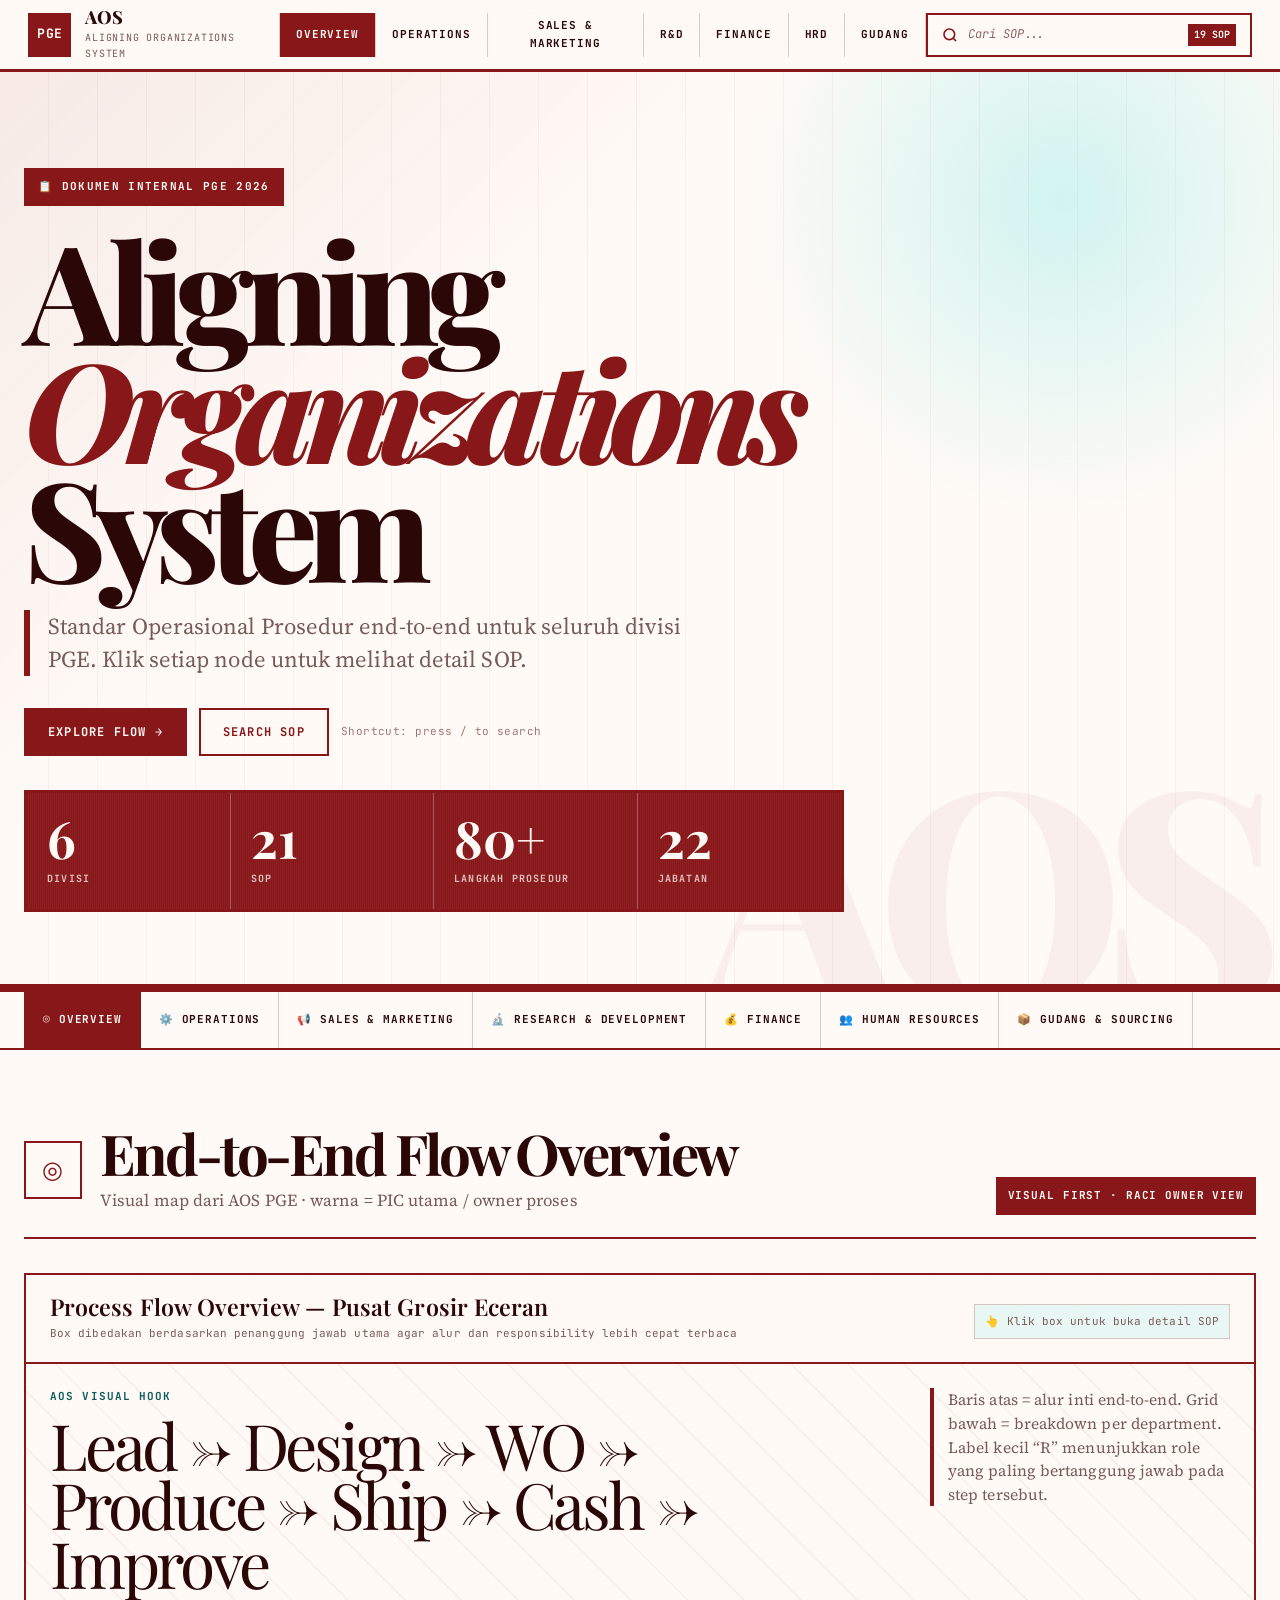
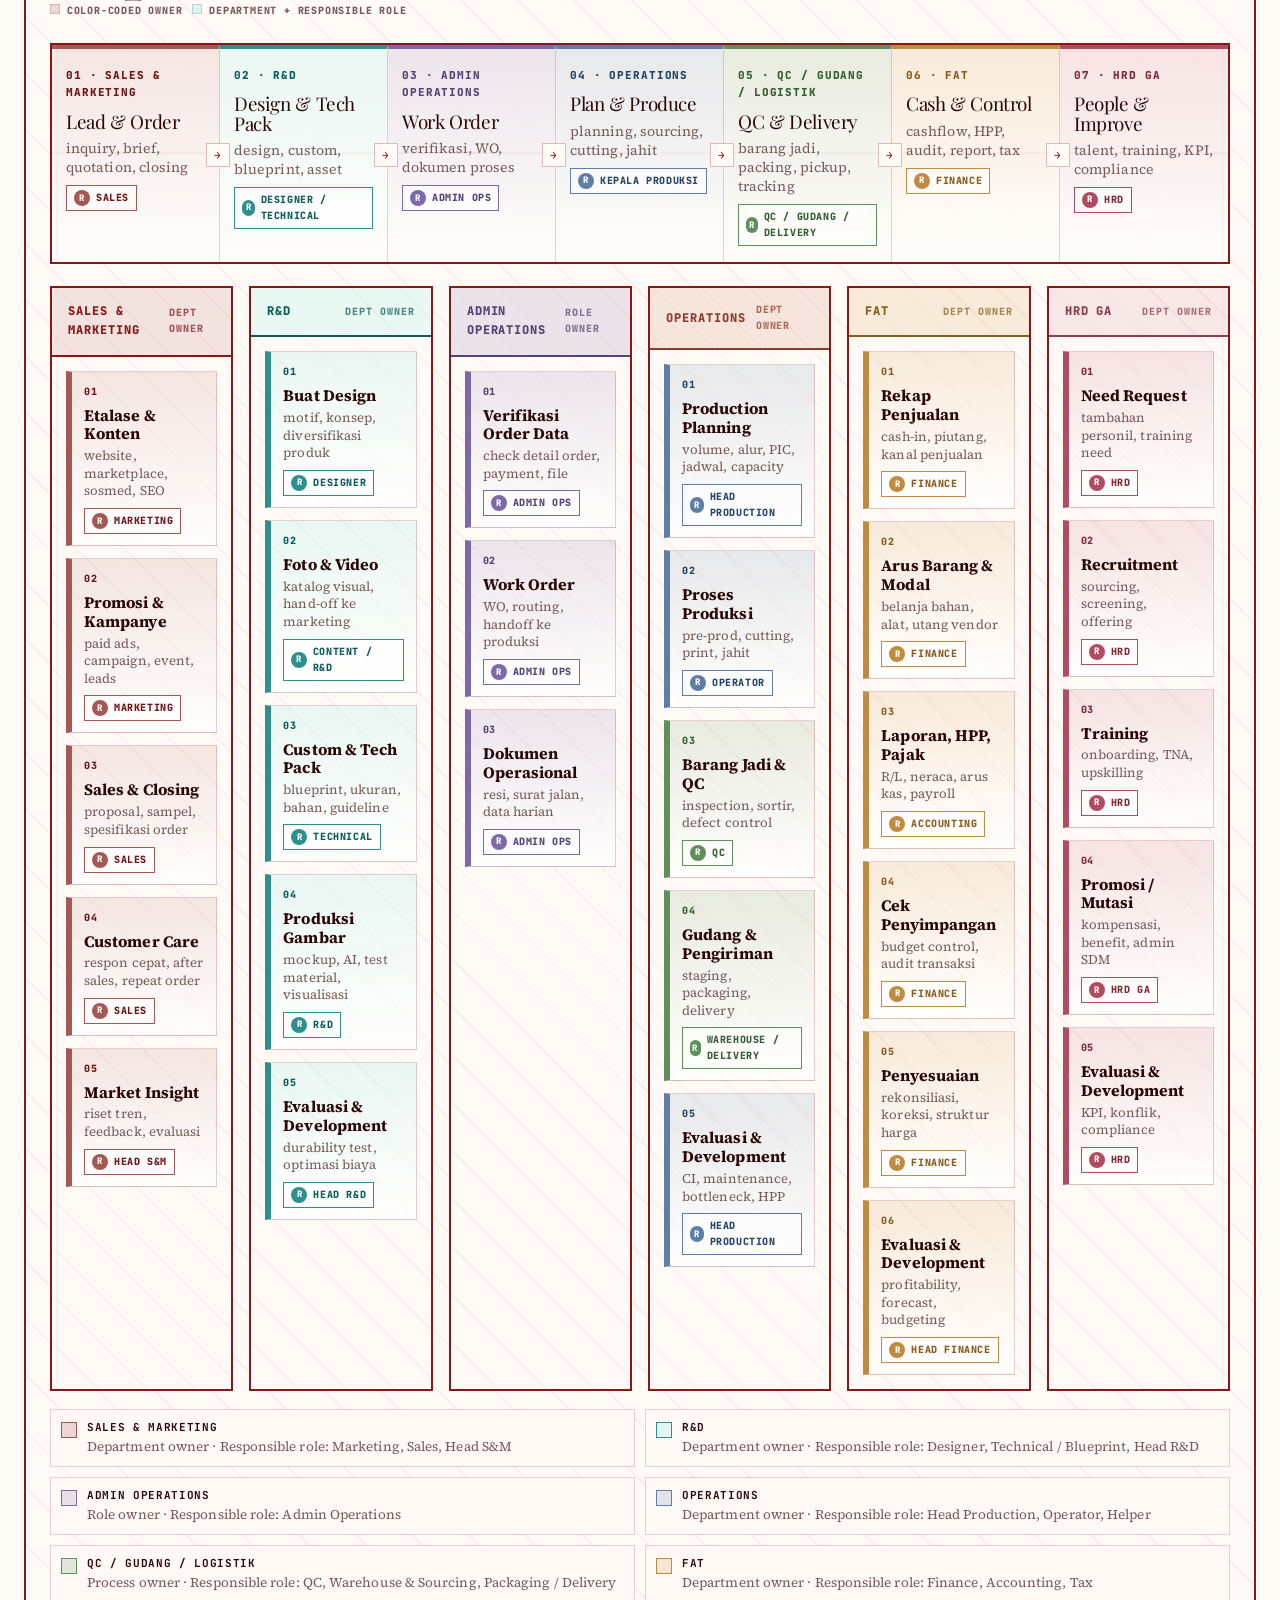
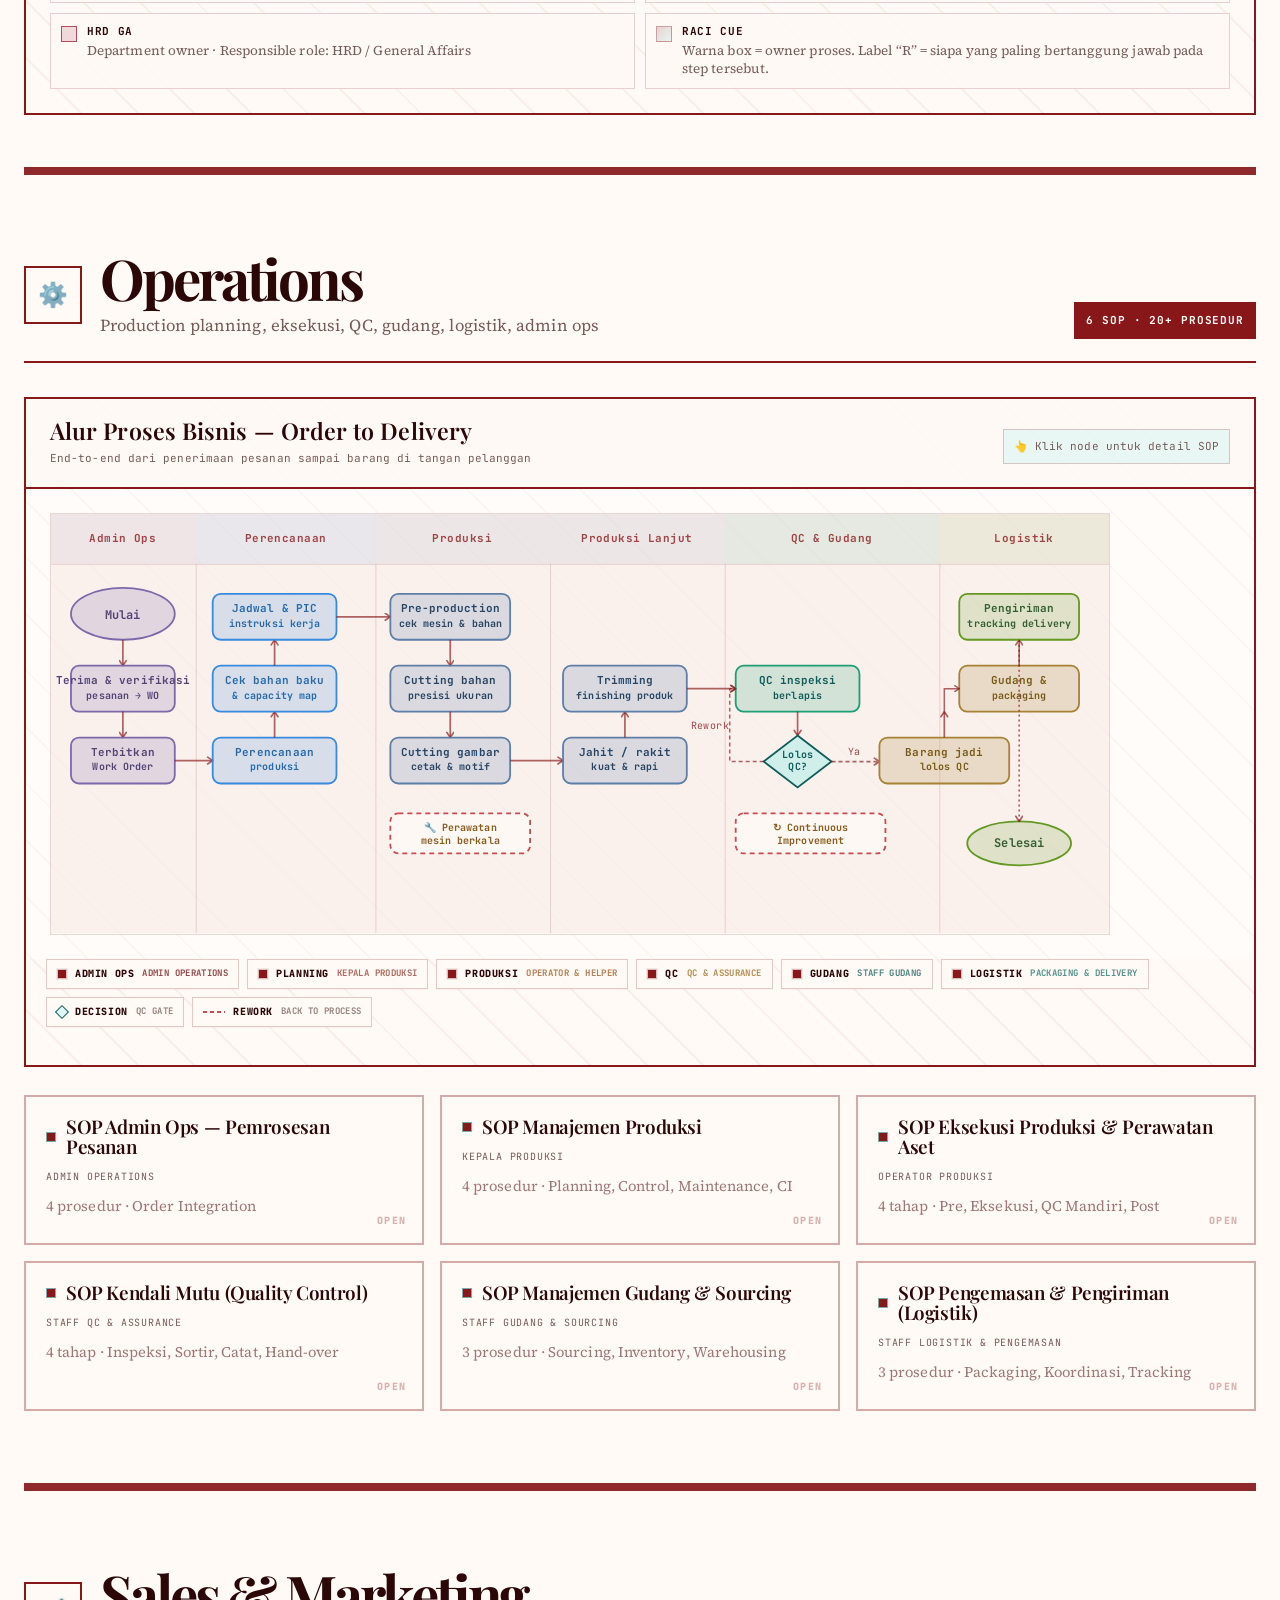
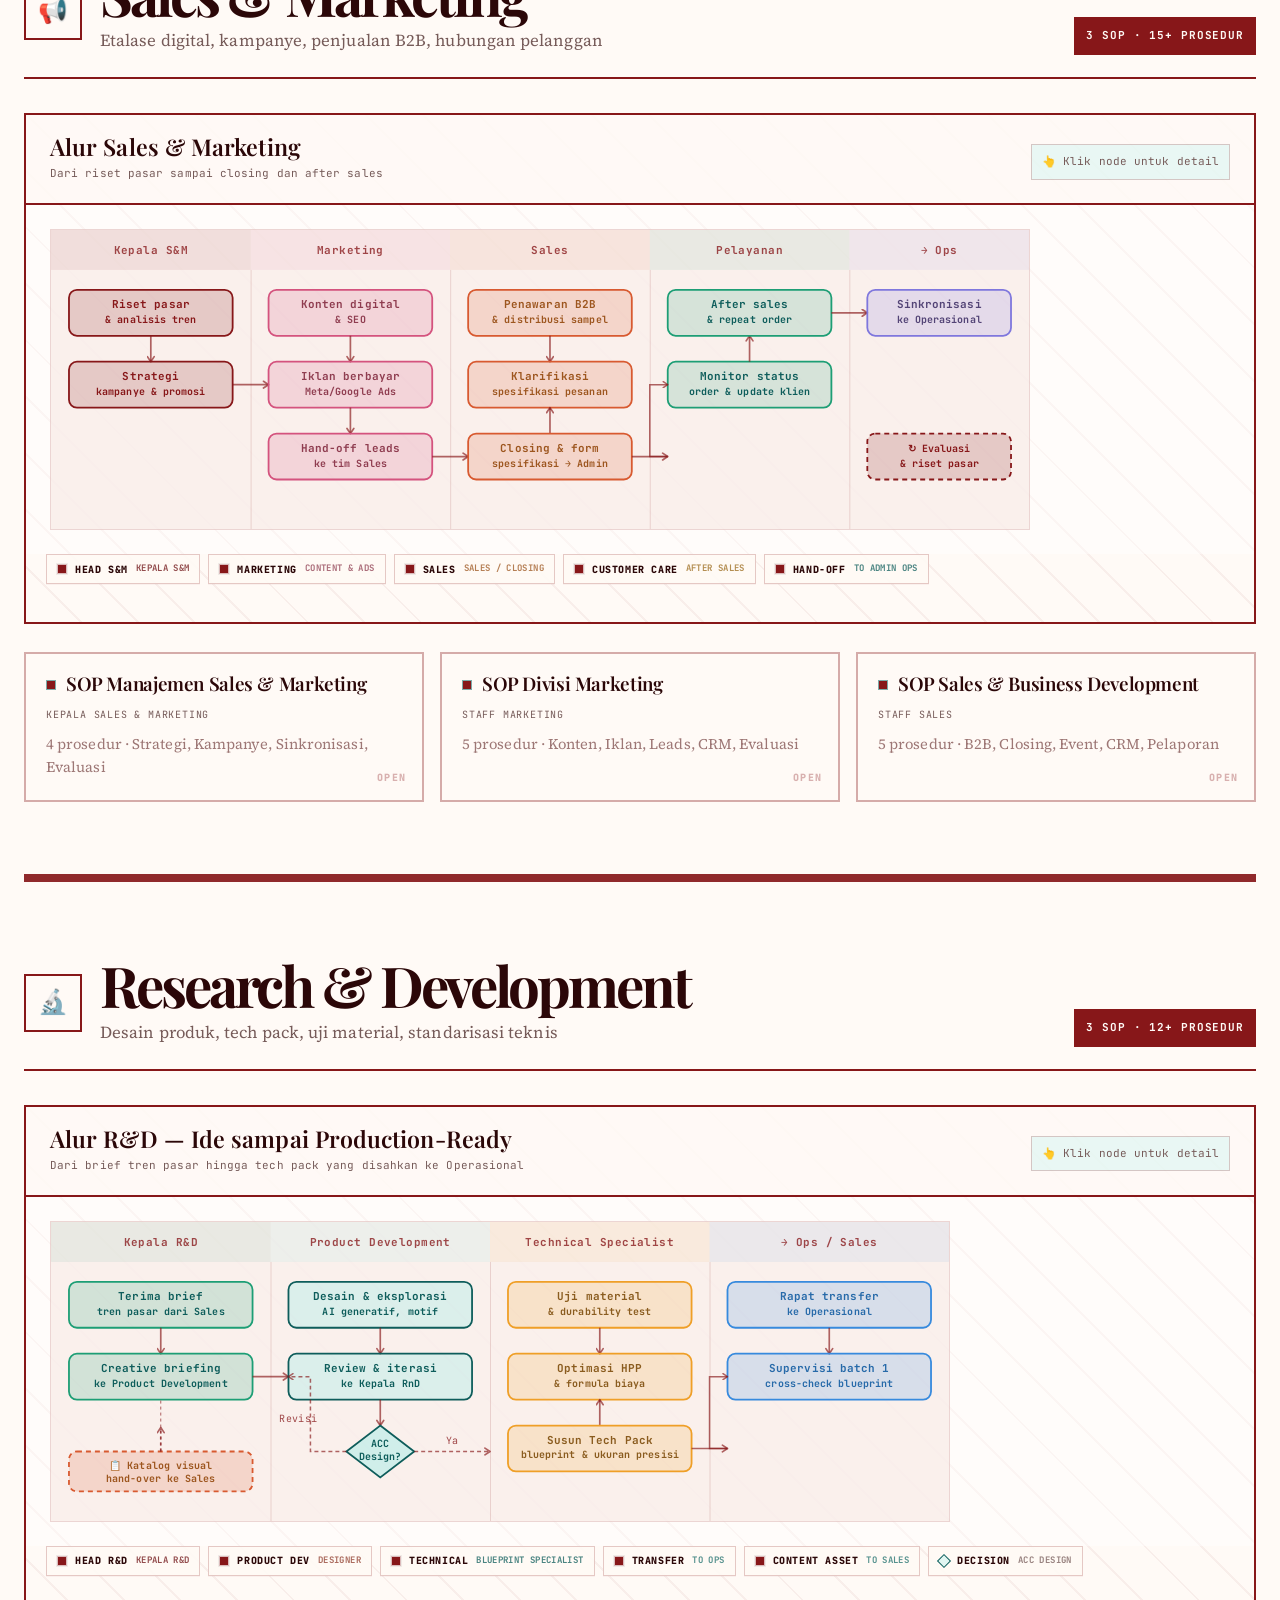
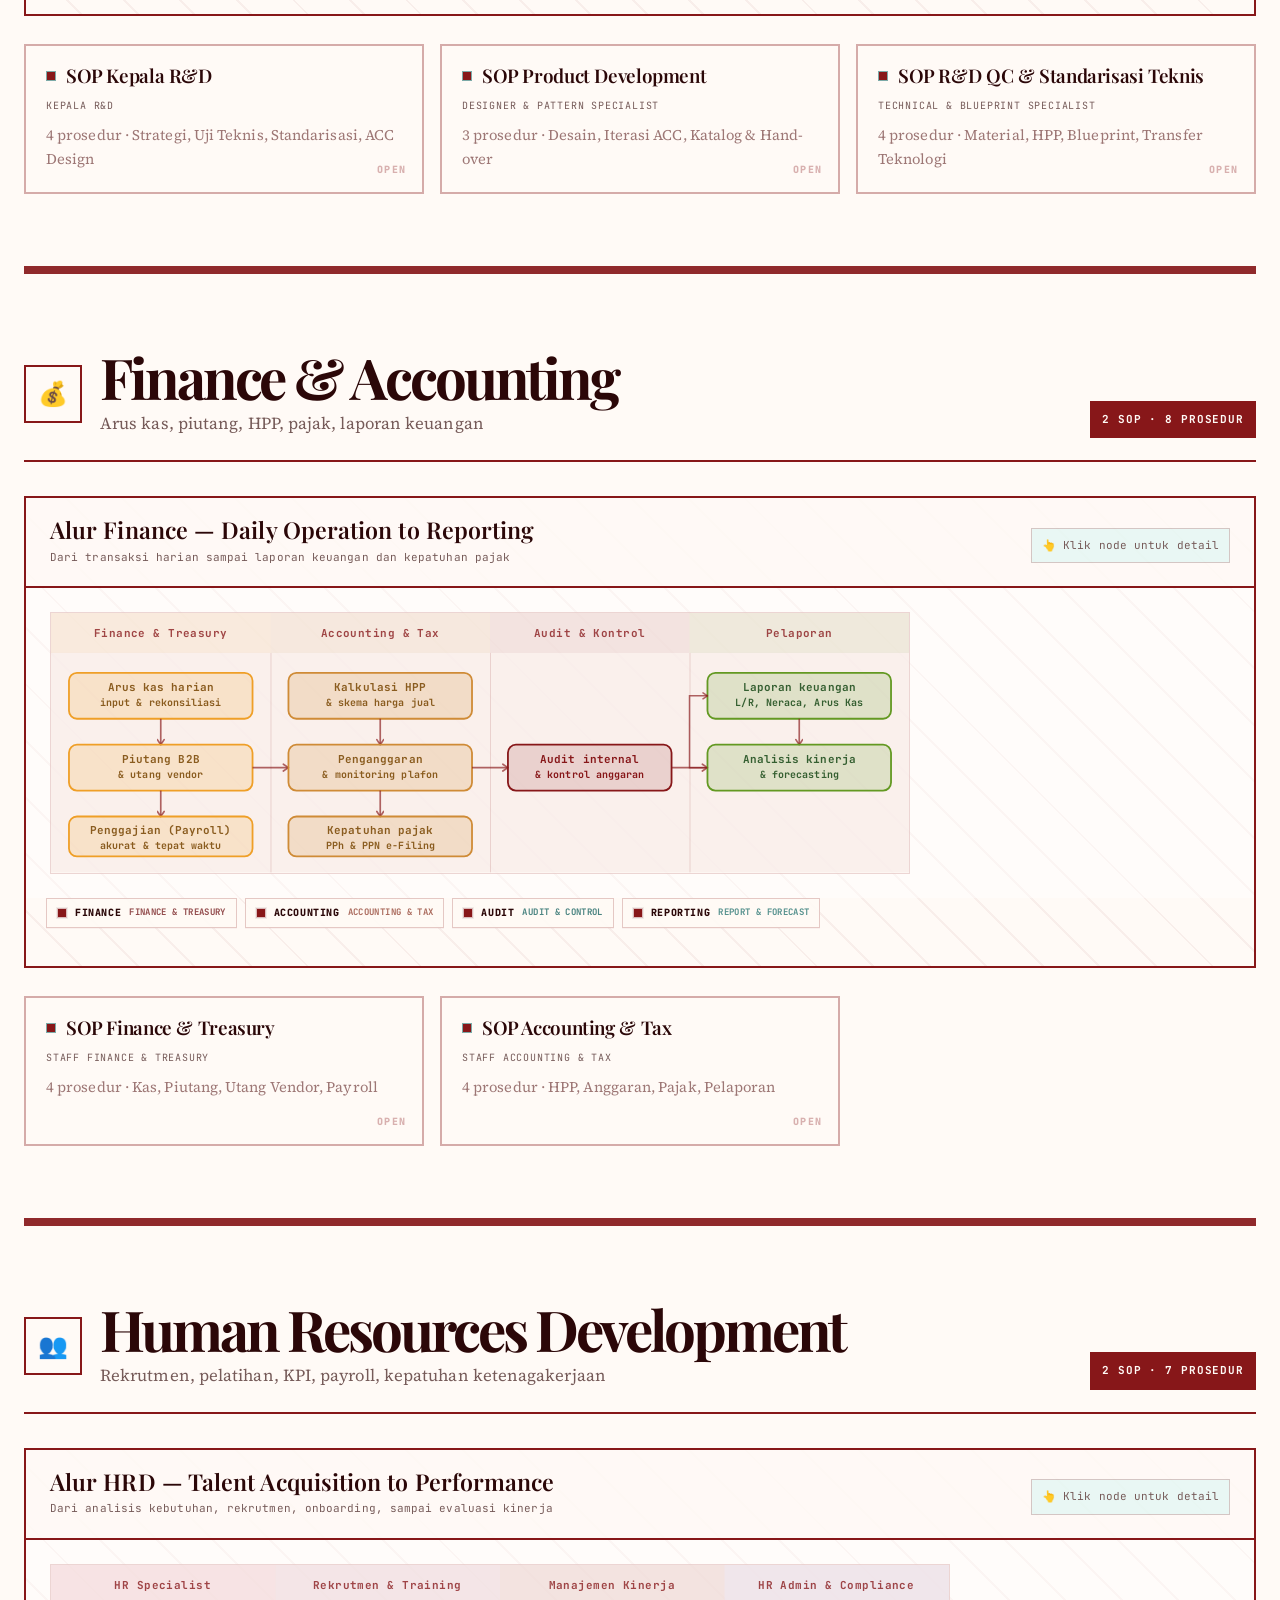
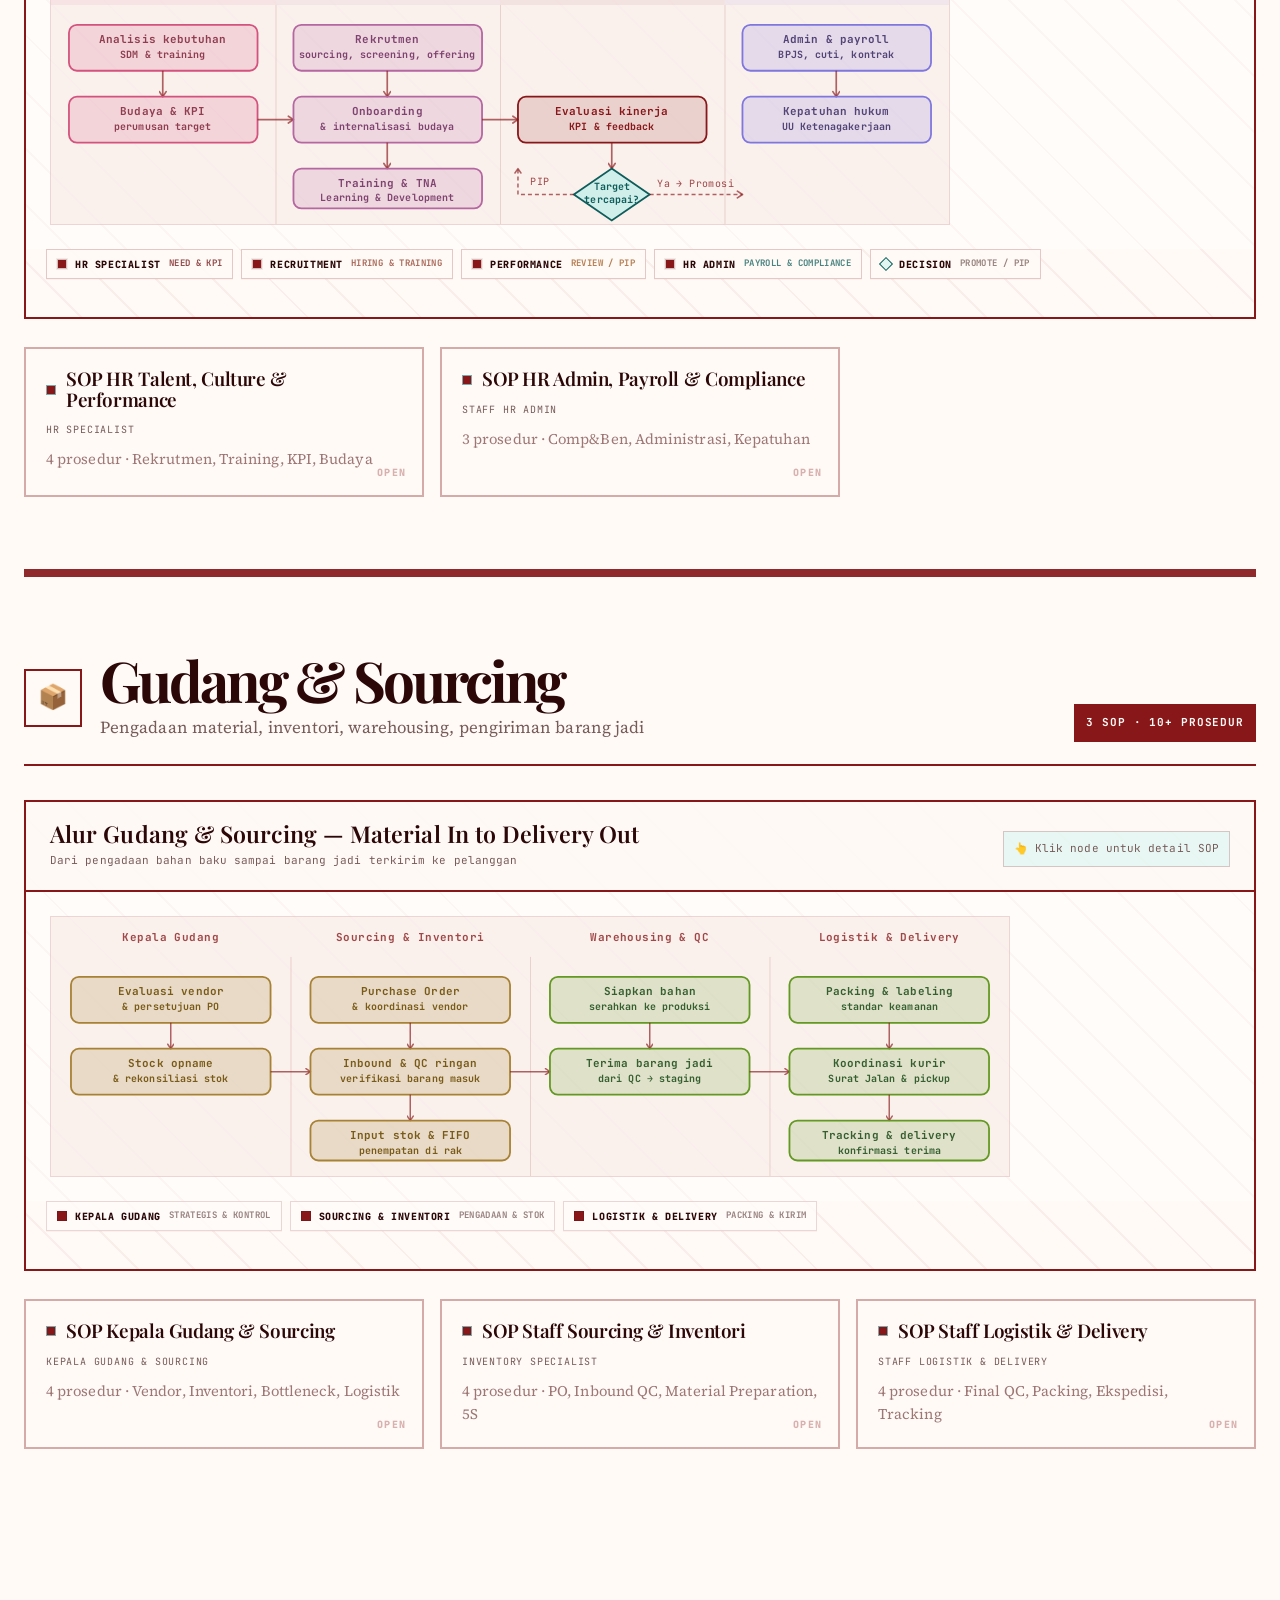
==== commit cfd92d4c: "Rename index (1).html to index.html" ====
--- a/index.html
+++ b/index.html
@@ -884,6 +884,7 @@
 <button class="nav-link" onclick="scrollToSection('rnd')">R&amp;D</button>
 <button class="nav-link" onclick="scrollToSection('fin')">Finance</button>
 <button class="nav-link" onclick="scrollToSection('hrd')">HRD</button>
+<button class="nav-link" onclick="scrollToSection('gd')">Gudang</button>
 </div>
 <div class="nav-search">
 <svg fill="none" height="14" stroke="currentColor" stroke-width="2" viewbox="0 0 24 24" width="14"><circle cx="11" cy="11" r="8"></circle><path d="M21 21l-4.35-4.35"></path></svg>
@@ -901,10 +902,10 @@
 <span class="hero-shortcut">Shortcut: press / to search</span>
 </div>
 <div class="hero-stats">
-<div class="hero-stat"><div class="n">5</div><div class="l">Divisi</div></div>
-<div class="hero-stat"><div class="n">18</div><div class="l">SOP</div></div>
-<div class="hero-stat"><div class="n">70+</div><div class="l">Langkah Prosedur</div></div>
-<div class="hero-stat"><div class="n">20</div><div class="l">Jabatan</div></div>
+<div class="hero-stat"><div class="n">6</div><div class="l">Divisi</div></div>
+<div class="hero-stat"><div class="n">21</div><div class="l">SOP</div></div>
+<div class="hero-stat"><div class="n">80+</div><div class="l">Langkah Prosedur</div></div>
+<div class="hero-stat"><div class="n">22</div><div class="l">Jabatan</div></div>
 </div>
 </div>
 <!-- SECTION TABS -->
@@ -915,6 +916,7 @@
 <div class="sec-tab" onclick="scrollToSection('rnd')">🔬 Research &amp; Development</div>
 <div class="sec-tab" onclick="scrollToSection('fin')">💰 Finance</div>
 <div class="sec-tab" onclick="scrollToSection('hrd')">👥 Human Resources</div>
+<div class="sec-tab" onclick="scrollToSection('gd')">📦 Gudang &amp; Sourcing</div>
 </div>
 <main>
 <!-- ══════════════════════════════════════════════════════ -->
@@ -1761,12 +1763,150 @@
 <div class="sop-card" onclick="openDrawer('hrd-payroll')"><div class="sop-card-header"><div class="sop-card-dot" style="background:var(--purple)"></div><div class="sop-card-title">SOP HR Admin, Payroll &amp; Compliance</div></div><div class="sop-card-role">Staff HR Admin</div><div class="sop-card-steps">3 prosedur · Comp&amp;Ben, Administrasi, Kepatuhan</div></div>
 </div>
 </section>
+
+<!-- ══════════════════════════════════════════════════════ -->
+<!-- GUDANG & SOURCING -->
+<!-- ══════════════════════════════════════════════════════ -->
+<section class="sop-section" id="gd">
+<div class="sec-header">
+<div class="sec-title">
+<div class="sec-icon" style="background:var(--green-bg);border:1px solid var(--green-border)">📦</div>
+<div>
+<div class="sec-name">Gudang &amp; Sourcing</div>
+<div class="sec-sub">Pengadaan material, inventori, warehousing, pengiriman barang jadi</div>
+</div>
+</div>
+<span class="sec-badge">3 SOP · 10+ prosedur</span>
+</div>
+
+<div class="flow-card">
+<div class="flow-card-header">
+<div><div class="flow-card-title">Alur Gudang &amp; Sourcing — Material In to Delivery Out</div><div class="flow-card-meta">Dari pengadaan bahan baku sampai barang jadi terkirim ke pelanggan</div></div>
+<div class="flow-hint">👆 Klik node untuk detail SOP</div>
+</div>
+<div class="flow-svg-wrap">
+<svg viewbox="0 0 960 260" width="960" style="display:block">
+<defs>
+<marker id="arr6" viewbox="0 0 10 10" refx="8" refy="5" markerwidth="5" markerheight="5" orient="auto-start-reverse">
+<path d="M2 1L8 5L2 9" fill="none" stroke="context-stroke" stroke-linecap="round" stroke-linejoin="round" stroke-width="2"></path>
+</marker>
+</defs>
+<rect fill="rgba(99,153,34,0.06)" height="40" width="960" x="0" y="0"></rect>
+<rect fill="rgba(99,153,34,0.05)" height="220" width="240" x="0" y="40"></rect>
+<rect fill="rgba(255,255,255,0.06)" height="220" width="1" x="240" y="40"></rect>
+<rect fill="rgba(167,130,53,0.07)" height="220" width="240" x="240" y="40"></rect>
+<rect fill="rgba(255,255,255,0.06)" height="220" width="1" x="480" y="40"></rect>
+<rect fill="rgba(99,153,34,0.05)" height="220" width="240" x="480" y="40"></rect>
+<rect fill="rgba(255,255,255,0.06)" height="220" width="1" x="720" y="40"></rect>
+<rect fill="rgba(29,158,117,0.05)" height="220" width="240" x="720" y="40"></rect>
+<text fill="#639922" font-family="system-ui,sans-serif" font-size="11" font-weight="700" text-anchor="middle" x="120" y="24">Kepala Gudang</text>
+<text fill="#a78235" font-family="system-ui,sans-serif" font-size="11" font-weight="700" text-anchor="middle" x="360" y="24">Sourcing &amp; Inventori</text>
+<text fill="#639922" font-family="system-ui,sans-serif" font-size="11" font-weight="700" text-anchor="middle" x="600" y="24">Warehousing &amp; QC</text>
+<text fill="#1d9e75" font-family="system-ui,sans-serif" font-size="11" font-weight="700" text-anchor="middle" x="840" y="24">Logistik &amp; Delivery</text>
+
+<!-- Kepala: vendor eval -->
+<g class="fnode role-warehouse" onclick="openDrawer('gd-kepala')">
+<rect fill="rgba(99,153,34,0.1)" height="46" rx="8" stroke="rgba(99,153,34,0.4)" stroke-width="1" width="200" x="20" y="60"></rect>
+<text fill="#639922" font-family="system-ui,sans-serif" font-size="11" font-weight="600" text-anchor="middle" x="120" y="78">Evaluasi vendor</text>
+<text fill="rgba(99,153,34,0.65)" font-family="system-ui,sans-serif" font-size="10" text-anchor="middle" x="120" y="93">&amp; persetujuan PO</text>
+</g>
+<line marker-end="url(#arr6)" stroke="#639922" stroke-width="1.5" x1="120" x2="120" y1="106" y2="132"></line>
+
+<!-- Stock opname -->
+<g class="fnode role-warehouse" onclick="openDrawer('gd-kepala')">
+<rect fill="rgba(99,153,34,0.1)" height="46" rx="8" stroke="rgba(99,153,34,0.4)" stroke-width="1" width="200" x="20" y="132"></rect>
+<text fill="#639922" font-family="system-ui,sans-serif" font-size="11" font-weight="600" text-anchor="middle" x="120" y="150">Stock opname</text>
+<text fill="rgba(99,153,34,0.65)" font-family="system-ui,sans-serif" font-size="10" text-anchor="middle" x="120" y="165">&amp; rekonsiliasi stok</text>
+</g>
+<line marker-end="url(#arr6)" stroke="#639922" stroke-width="1.5" x1="220" x2="260" y1="155" y2="155"></line>
+
+<!-- Pengadaan PO -->
+<g class="fnode role-warehouse" onclick="openDrawer('gd-sourcing')">
+<rect fill="rgba(167,130,53,0.12)" height="46" rx="8" stroke="rgba(167,130,53,0.45)" stroke-width="1" width="200" x="260" y="60"></rect>
+<text fill="#a78235" font-family="system-ui,sans-serif" font-size="11" font-weight="600" text-anchor="middle" x="360" y="78">Purchase Order</text>
+<text fill="rgba(167,130,53,0.75)" font-family="system-ui,sans-serif" font-size="10" text-anchor="middle" x="360" y="93">&amp; koordinasi vendor</text>
+</g>
+<line marker-end="url(#arr6)" stroke="#a78235" stroke-width="1.5" x1="360" x2="360" y1="106" y2="132"></line>
+
+<!-- Inbound QC -->
+<g class="fnode role-warehouse" onclick="openDrawer('gd-sourcing')">
+<rect fill="rgba(167,130,53,0.12)" height="46" rx="8" stroke="rgba(167,130,53,0.45)" stroke-width="1" width="200" x="260" y="132"></rect>
+<text fill="#a78235" font-family="system-ui,sans-serif" font-size="11" font-weight="600" text-anchor="middle" x="360" y="150">Inbound &amp; QC ringan</text>
+<text fill="rgba(167,130,53,0.75)" font-family="system-ui,sans-serif" font-size="10" text-anchor="middle" x="360" y="165">verifikasi barang masuk</text>
+</g>
+<line marker-end="url(#arr6)" stroke="#a78235" stroke-width="1.5" x1="360" x2="360" y1="178" y2="204"></line>
+
+<!-- Stok input -->
+<g class="fnode role-warehouse" onclick="openDrawer('gd-sourcing')">
+<rect fill="rgba(167,130,53,0.12)" height="40" rx="8" stroke="rgba(167,130,53,0.45)" stroke-width="1" width="200" x="260" y="204"></rect>
+<text fill="#a78235" font-family="system-ui,sans-serif" font-size="11" font-weight="600" text-anchor="middle" x="360" y="222">Input stok &amp; FIFO</text>
+<text fill="rgba(167,130,53,0.75)" font-family="system-ui,sans-serif" font-size="10" text-anchor="middle" x="360" y="237">penempatan di rak</text>
+</g>
+<line marker-end="url(#arr6)" stroke="#a78235" stroke-width="1.5" x1="460" x2="500" y1="155" y2="155"></line>
+
+<!-- Siapkan ke produksi -->
+<g class="fnode role-logistics" onclick="openDrawer('gd-sourcing')">
+<rect fill="rgba(99,153,34,0.1)" height="46" rx="8" stroke="rgba(99,153,34,0.4)" stroke-width="1" width="200" x="500" y="60"></rect>
+<text fill="#639922" font-family="system-ui,sans-serif" font-size="11" font-weight="600" text-anchor="middle" x="600" y="78">Siapkan bahan</text>
+<text fill="rgba(99,153,34,0.65)" font-family="system-ui,sans-serif" font-size="10" text-anchor="middle" x="600" y="93">serahkan ke produksi</text>
+</g>
+<line marker-end="url(#arr6)" stroke="#639922" stroke-width="1.5" x1="600" x2="600" y1="106" y2="132"></line>
+
+<!-- Terima barang jadi -->
+<g class="fnode role-logistics" onclick="openDrawer('gd-logistik')">
+<rect fill="rgba(99,153,34,0.1)" height="46" rx="8" stroke="rgba(99,153,34,0.4)" stroke-width="1" width="200" x="500" y="132"></rect>
+<text fill="#639922" font-family="system-ui,sans-serif" font-size="11" font-weight="600" text-anchor="middle" x="600" y="150">Terima barang jadi</text>
+<text fill="rgba(99,153,34,0.65)" font-family="system-ui,sans-serif" font-size="10" text-anchor="middle" x="600" y="165">dari QC → staging</text>
+</g>
+<line marker-end="url(#arr6)" stroke="#639922" stroke-width="1.5" x1="700" x2="740" y1="155" y2="155"></line>
+
+<!-- Packaging -->
+<g class="fnode role-logistics" onclick="openDrawer('gd-logistik')">
+<rect fill="rgba(29,158,117,0.1)" height="46" rx="8" stroke="rgba(29,158,117,0.4)" stroke-width="1" width="200" x="740" y="60"></rect>
+<text fill="#1d9e75" font-family="system-ui,sans-serif" font-size="11" font-weight="600" text-anchor="middle" x="840" y="78">Packing &amp; labeling</text>
+<text fill="rgba(29,158,117,0.65)" font-family="system-ui,sans-serif" font-size="10" text-anchor="middle" x="840" y="93">standar keamanan</text>
+</g>
+<line marker-end="url(#arr6)" stroke="#1d9e75" stroke-width="1.5" x1="840" x2="840" y1="106" y2="132"></line>
+
+<!-- Koordinasi Kurir -->
+<g class="fnode role-logistics" onclick="openDrawer('gd-logistik')">
+<rect fill="rgba(29,158,117,0.1)" height="46" rx="8" stroke="rgba(29,158,117,0.4)" stroke-width="1" width="200" x="740" y="132"></rect>
+<text fill="#1d9e75" font-family="system-ui,sans-serif" font-size="11" font-weight="600" text-anchor="middle" x="840" y="150">Koordinasi kurir</text>
+<text fill="rgba(29,158,117,0.65)" font-family="system-ui,sans-serif" font-size="10" text-anchor="middle" x="840" y="165">Surat Jalan &amp; pickup</text>
+</g>
+<line marker-end="url(#arr6)" stroke="#1d9e75" stroke-width="1.5" x1="840" x2="840" y1="178" y2="204"></line>
+
+<!-- Tracking -->
+<g class="fnode role-logistics" onclick="openDrawer('gd-logistik')">
+<rect fill="rgba(29,158,117,0.1)" height="40" rx="8" stroke="rgba(29,158,117,0.4)" stroke-width="1" width="200" x="740" y="204"></rect>
+<text fill="#1d9e75" font-family="system-ui,sans-serif" font-size="11" font-weight="600" text-anchor="middle" x="840" y="222">Tracking &amp; delivery</text>
+<text fill="rgba(29,158,117,0.65)" font-family="system-ui,sans-serif" font-size="10" text-anchor="middle" x="840" y="237">konfirmasi terima</text>
+</g>
+</svg>
+</div>
+<div class="legend-row" style="padding:0 20px 16px">
+<div class="leg"><div class="leg-dot" style="background:rgba(99,153,34,.50)"></div><strong>KEPALA GUDANG</strong><small>Strategis &amp; Kontrol</small></div>
+<div class="leg"><div class="leg-dot" style="background:rgba(167,130,53,.52)"></div><strong>SOURCING &amp; INVENTORI</strong><small>Pengadaan &amp; Stok</small></div>
+<div class="leg"><div class="leg-dot" style="background:rgba(29,158,117,.48)"></div><strong>LOGISTIK &amp; DELIVERY</strong><small>Packing &amp; Kirim</small></div>
+</div>
+</div>
+
+<div class="sop-grid" id="gd-cards">
+<div class="sop-card" onclick="openDrawer('gd-kepala')"><div class="sop-card-header"><div class="sop-card-dot" style="background:var(--green)"></div><div class="sop-card-title">SOP Kepala Gudang &amp; Sourcing</div></div><div class="sop-card-role">Kepala Gudang &amp; Sourcing</div><div class="sop-card-steps">4 prosedur · Vendor, Inventori, Bottleneck, Logistik</div></div>
+<div class="sop-card" onclick="openDrawer('gd-sourcing')"><div class="sop-card-header"><div class="sop-card-dot" style="background:var(--amber)"></div><div class="sop-card-title">SOP Staff Sourcing &amp; Inventori</div></div><div class="sop-card-role">Inventory Specialist</div><div class="sop-card-steps">4 prosedur · PO, Inbound QC, Material Preparation, 5S</div></div>
+<div class="sop-card" onclick="openDrawer('gd-logistik')"><div class="sop-card-header"><div class="sop-card-dot" style="background:var(--teal)"></div><div class="sop-card-title">SOP Staff Logistik &amp; Delivery</div></div><div class="sop-card-role">Staff Logistik &amp; Delivery</div><div class="sop-card-steps">4 prosedur · Final QC, Packing, Ekspedisi, Tracking</div></div>
+</div>
+</section>
+
 </main>
 <!-- DETAIL DRAWER -->
 <div class="detail-overlay" id="detail-overlay" onclick="closeDrawer(event)">
 <div class="detail-drawer" id="detail-drawer">
 <div class="drawer-header">
+<div class="drawer-actions">
+<button class="drawer-copy" onclick="copyCurrentSOP(event)" title="Salin isi SOP">⎘ Salin</button>
 <button class="drawer-close" onclick="closeDrawerBtn()">✕ Tutup</button>
+</div>
 <div class="drawer-div" id="d-div"></div>
 <div class="drawer-title" id="d-title"></div>
 </div>
@@ -1780,11 +1920,9 @@
 </div>
 <script>
 function setActiveSection(id){
-  const map={overview:0,ops:1,sm:2,rnd:3,fin:4,hrd:5};
+  const map={overview:0,ops:1,sm:2,rnd:3,fin:4,hrd:5,gd:6};
   const index=map[id];
-
   document.querySelectorAll('.sec-tab,.nav-link').forEach(t=>t.classList.remove('active'));
-
   if(index!==undefined){
     document.querySelectorAll('.sec-tab')[index]?.classList.add('active');
     document.querySelectorAll('.nav-link')[index]?.classList.add('active');
@@ -1798,7 +1936,7 @@
   setActiveSection(id);
 }
 window.addEventListener('scroll',()=>{
-  const sections=['overview','ops','sm','rnd','fin','hrd'];
+  const sections=['overview','ops','sm','rnd','fin','hrd','gd'];
   const tabs=document.querySelectorAll('.sec-tab');
   let active=0;
   sections.forEach((id,i)=>{
@@ -1871,6 +2009,9 @@
   'hrd-kpi':{div:'HRD — HR Specialist',title:'Evaluasi kinerja & KPI',purpose:'Memastikan setiap individu memiliki target terukur dan berkontribusi langsung pada target perusahaan.',steps:['Lakukan evaluasi kinerja setiap 3 atau 6 bulan','Berikan sesi feedback konstruktif antara User dan karyawan','Jika performa di bawah target: buat Performance Improvement Plan (PIP)','Jika performa melampaui target: rekomendasikan promosi atau kenaikan insentif']},
   'hrd-pip':{div:'HRD',title:'Decision: Target tercapai?',purpose:'Titik evaluasi kinerja: menentukan apakah karyawan layak dipromosikan atau perlu program perbaikan.',steps:['Tercapai (YA): rekomendasikan promosi jabatan, kenaikan gaji, atau penghargaan','Tidak tercapai (TIDAK): buat PIP (Performance Improvement Plan) dengan target spesifik dan timeline','Evaluasi ulang setelah periode PIP (biasanya 1-3 bulan)','Jika PIP berhasil: lanjutkan. Jika tidak: pertimbangkan langkah HR lanjutan']},
   'hrd-payroll':{div:'HRD — HR Admin, Payroll & Compliance',title:'SOP HR Admin, Payroll & Compliance',purpose:'Mengelola administrasi data kepegawaian secara sistematis dan memastikan akurasi hak finansial karyawan.',steps:['Susun struktur skala upah yang adil berdasarkan kontribusi dan tanggung jawab','Kelola administrasi BPJS Ketenagakerjaan & Kesehatan, hak cuti, dan fasilitas','Hitung gaji harian/bulanan beserta bonus sesuai data kehadiran dan performa','Distribusikan pembayaran tepat waktu untuk menjaga kepuasan ekosistem internal','Kelola database karyawan: data diri, rekam jejak performa, dan dokumen legal']},
+  'gd-kepala':{div:'Gudang & Sourcing — Kepala Gudang',title:'SOP Kepala Gudang & Sourcing — Manajemen Strategis',purpose:'Menjamin ketersediaan material produksi (Sourcing) dan kelancaran distribusi produk jadi (Logistik) dengan biaya efisien serta akurasi inventori yang tinggi.',steps:['VENDOR: Lakukan reviu triwulanan seluruh supplier aktif (kualitas, harga, ketepatan waktu kirim)','Terima Purchase Request dari Produksi/RnD, verifikasi anggaran dengan Finance, berikan approval PO','Negosiasi ulang harga jika ada fluktuasi pasar atau untuk mendapatkan diskon kuantitas','INVENTORI: Tentukan Reorder Point untuk setiap bahan baku utama','Jadwalkan stock opname acak (mingguan) dan menyeluruh (bulanan); pimpin penghitungan fisik','Laporkan selisih signifikan dan analisis penyebab kepada Manager','LOGISTIK: Seleksi mitra ekspedisi paling kompetitif; tetapkan standar packing per jenis produk','Pantau dasbor pengiriman agar tidak ada paket tersangkut di kurir'],note:'Kepala Gudang adalah penghubung antara kebutuhan produksi dan kesiapan material — keterlambatan di sini menghentikan seluruh lini produksi.'},
+  'gd-sourcing':{div:'Gudang & Sourcing — Staff Sourcing & Inventori',title:'SOP Staff Sourcing & Inventori — Pengadaan & Stok',purpose:'Memastikan ketersediaan bahan baku tepat waktu, akurasi data stok barang, dan menjaga kondisi gudang yang tertib untuk mendukung kelancaran produksi.',steps:['Terima Purchase Request dari Produksi atau RnD','Cek stok di sistem: jika di bawah Reorder Point, buat PO berdasarkan vendor yang disetujui','Ajukan PO ke Kepala Gudang untuk approval, kirim ke supplier, pantau tracking hingga barang tiba','INBOUND: Periksa kuantitas dan kondisi fisik barang sesuai Surat Jalan dan PO','QC Ringan: cek fisik material, tes fungsi, atau cek kode warna/spesifikasi','Jika barang cacat/salah: buat Berita Acara Retur, informasikan vendor untuk penggantian','Input data barang masuk ke sistem inventori secara real-time','Tempatkan barang ke rak sesuai kategorisasi (FIFO/FEFO)','KELUAR: Picking berdasarkan WO, kurangi stok di sistem, minta tanda tangan serah terima']},
+  'gd-logistik':{div:'Gudang & Sourcing — Staff Logistik & Delivery',title:'SOP Staff Logistik & Delivery — Pengiriman',purpose:'Memastikan pengiriman barang jadi dilakukan dengan efisien, aman, tepat waktu, dan terdokumentasi rapi demi menjaga kepuasan pelanggan.',steps:['Terima barang jadi dari Produksi lengkap dengan catatan kuantitas','Final check: pastikan produk tidak rusak, lengkap, dan bersih sebelum di-packing','Packing sesuai standar (bubble wrap, dus, atau packing kayu sesuai jenis barang)','Tempel label pengiriman: nama penerima, alamat lengkap, nomor telepon, dan kode barang','Buat Surat Jalan rangkap: untuk customer, arsip logistik, dan arsip finance','Hubungi ekspedisi/kurir untuk schedule pick-up','Serahkan ke kurir, pastikan kurir menandatangani/mencap bukti terima','Input nomor resi ke sistem segera setelah barang diambil kurir; notifikasi ke Sales/Admin Sales','Monitoring tracking minimal 2x sehari; jika ada "Delivery Failed" segera hubungi Sales untuk klarifikasi'],note:'Setiap resi harus tercatat di sistem sebelum shift berakhir — data ini digunakan Finance untuk penagihan piutang.'},
   'hrd-compliance':{div:'HRD — HR Admin',title:'Kepatuhan hukum ketenagakerjaan',purpose:'Melindungi perusahaan dari risiko hukum terkait ketenagakerjaan sesuai peraturan Indonesia.',steps:['Pantau seluruh kebijakan operasional SDM agar mematuhi UU Ketenagakerjaan Indonesia','Tinjau secara berkala kontrak kerja dan peraturan perusahaan','Buat, perbarui, dan arsipkan dokumen legal: Surat Kontrak Kerja, SK, SP, Paklaring','Pastikan pengelolaan PKWT/PKWTT sesuai ketentuan UU Cipta Kerja','Dokumentasikan seluruh surat-menyurat resmi dengan rapi'],note:'Ketidakpatuhan hukum ketenagakerjaan dapat mengakibatkan sanksi pidana/perdata.'}
 };
 
@@ -2201,7 +2342,7 @@
 }
 
 function applyFlowRolePalette(){
-  ['ops','sm','rnd','fin','hrd'].forEach(recolorFlowSection);
+  ['ops','sm','rnd','fin','hrd','gd'].forEach(recolorFlowSection);
 }
 
 
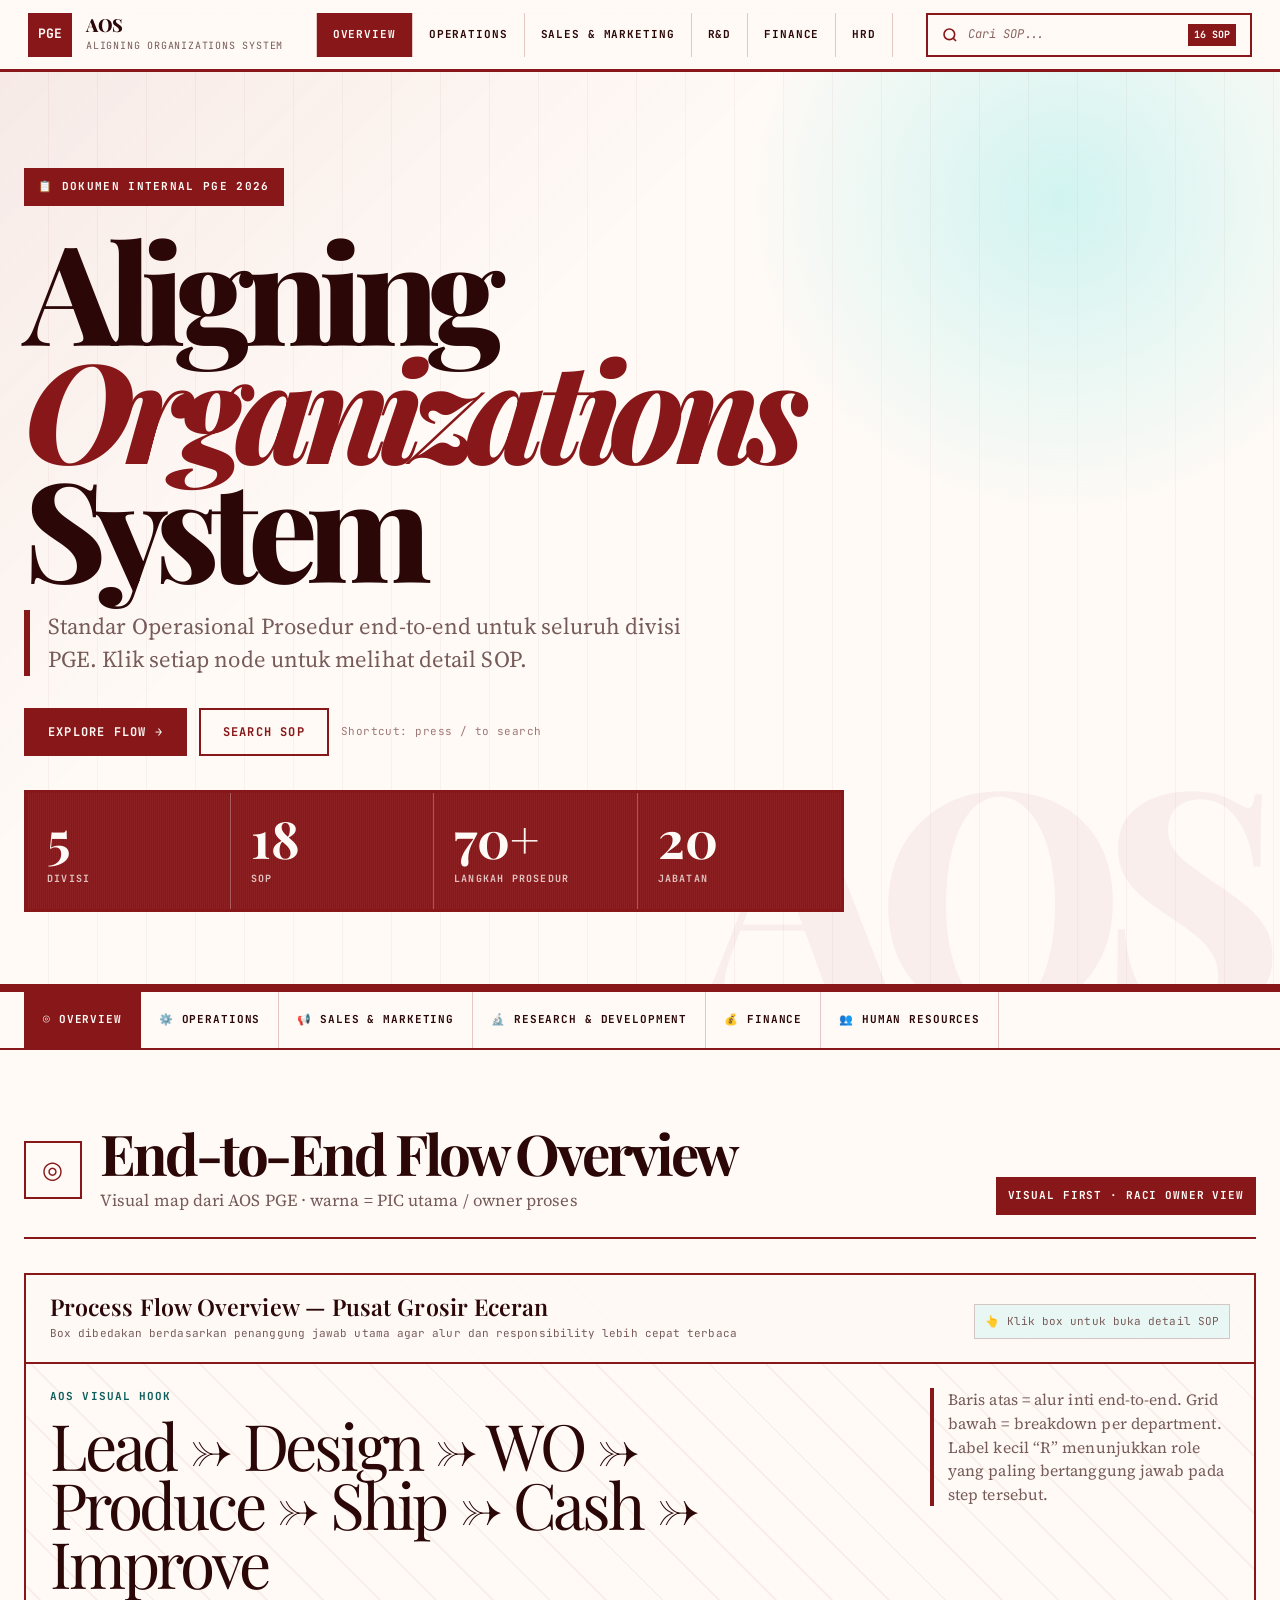
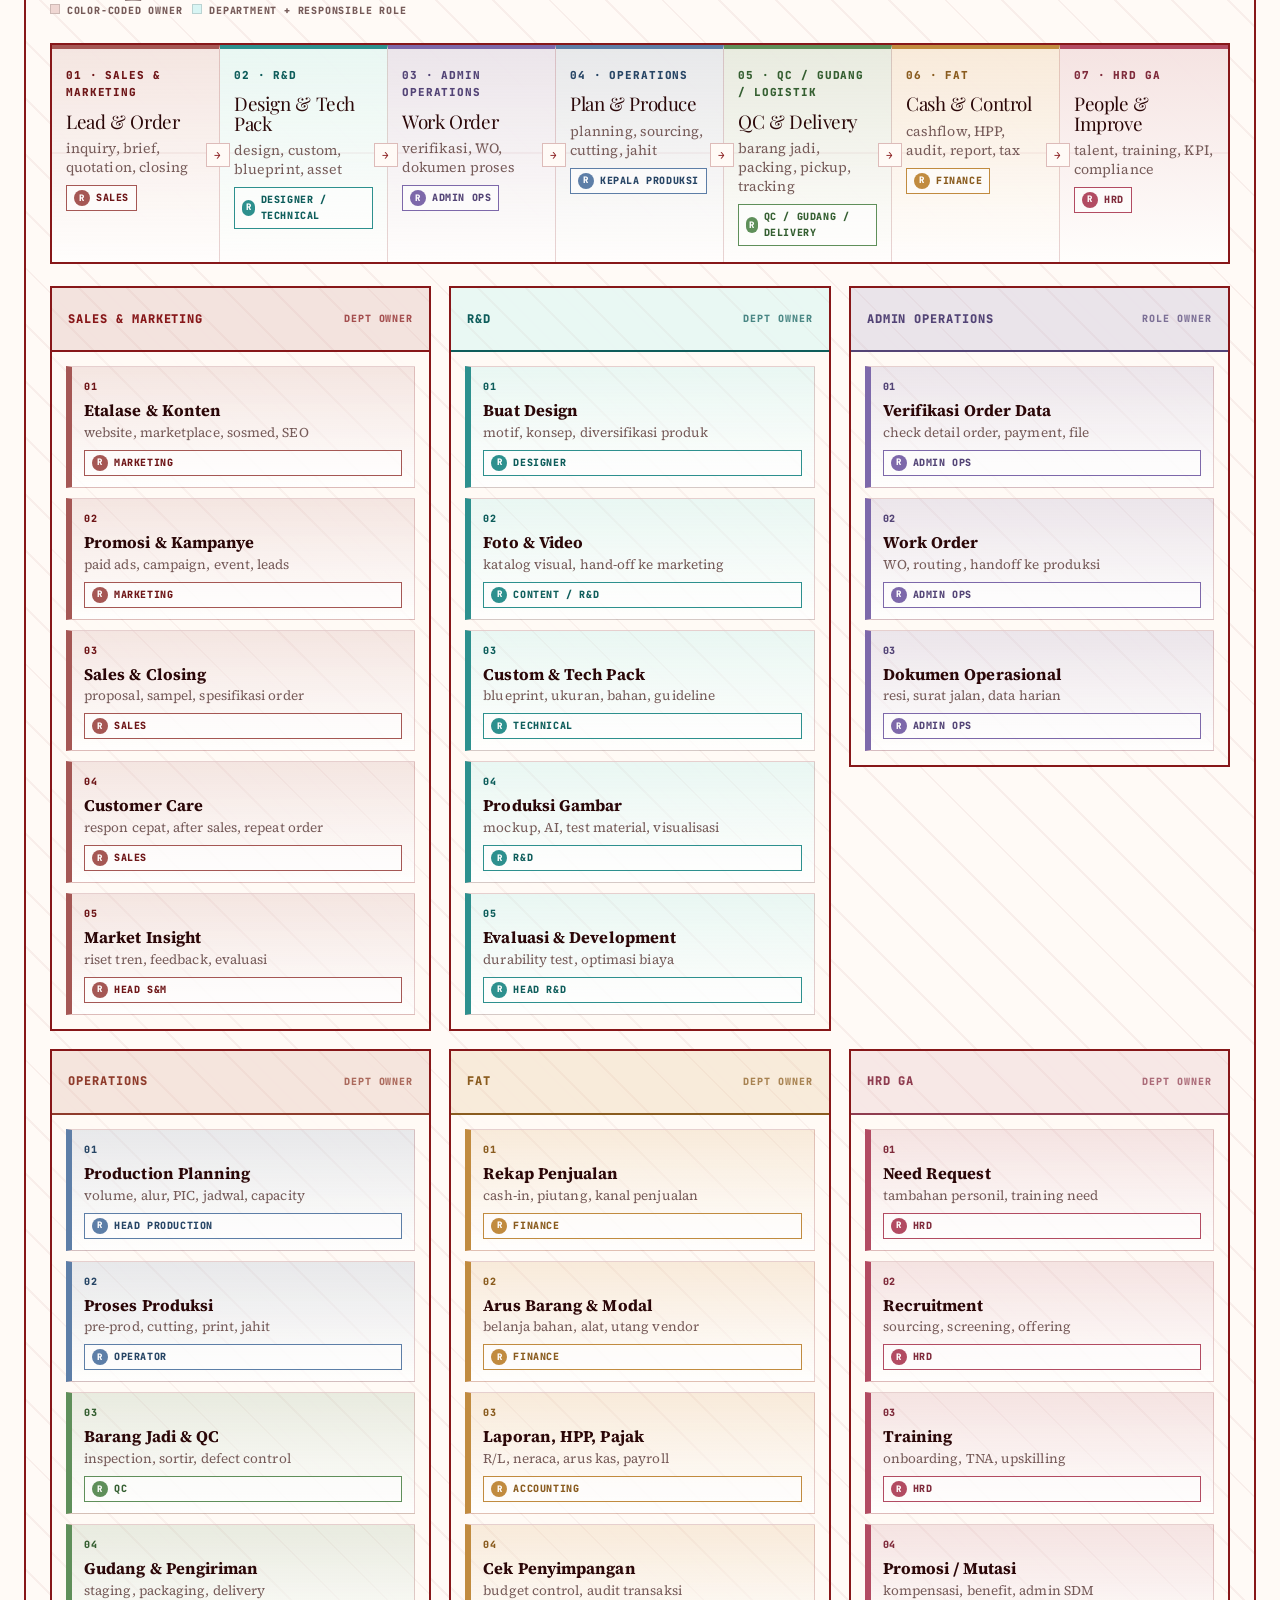
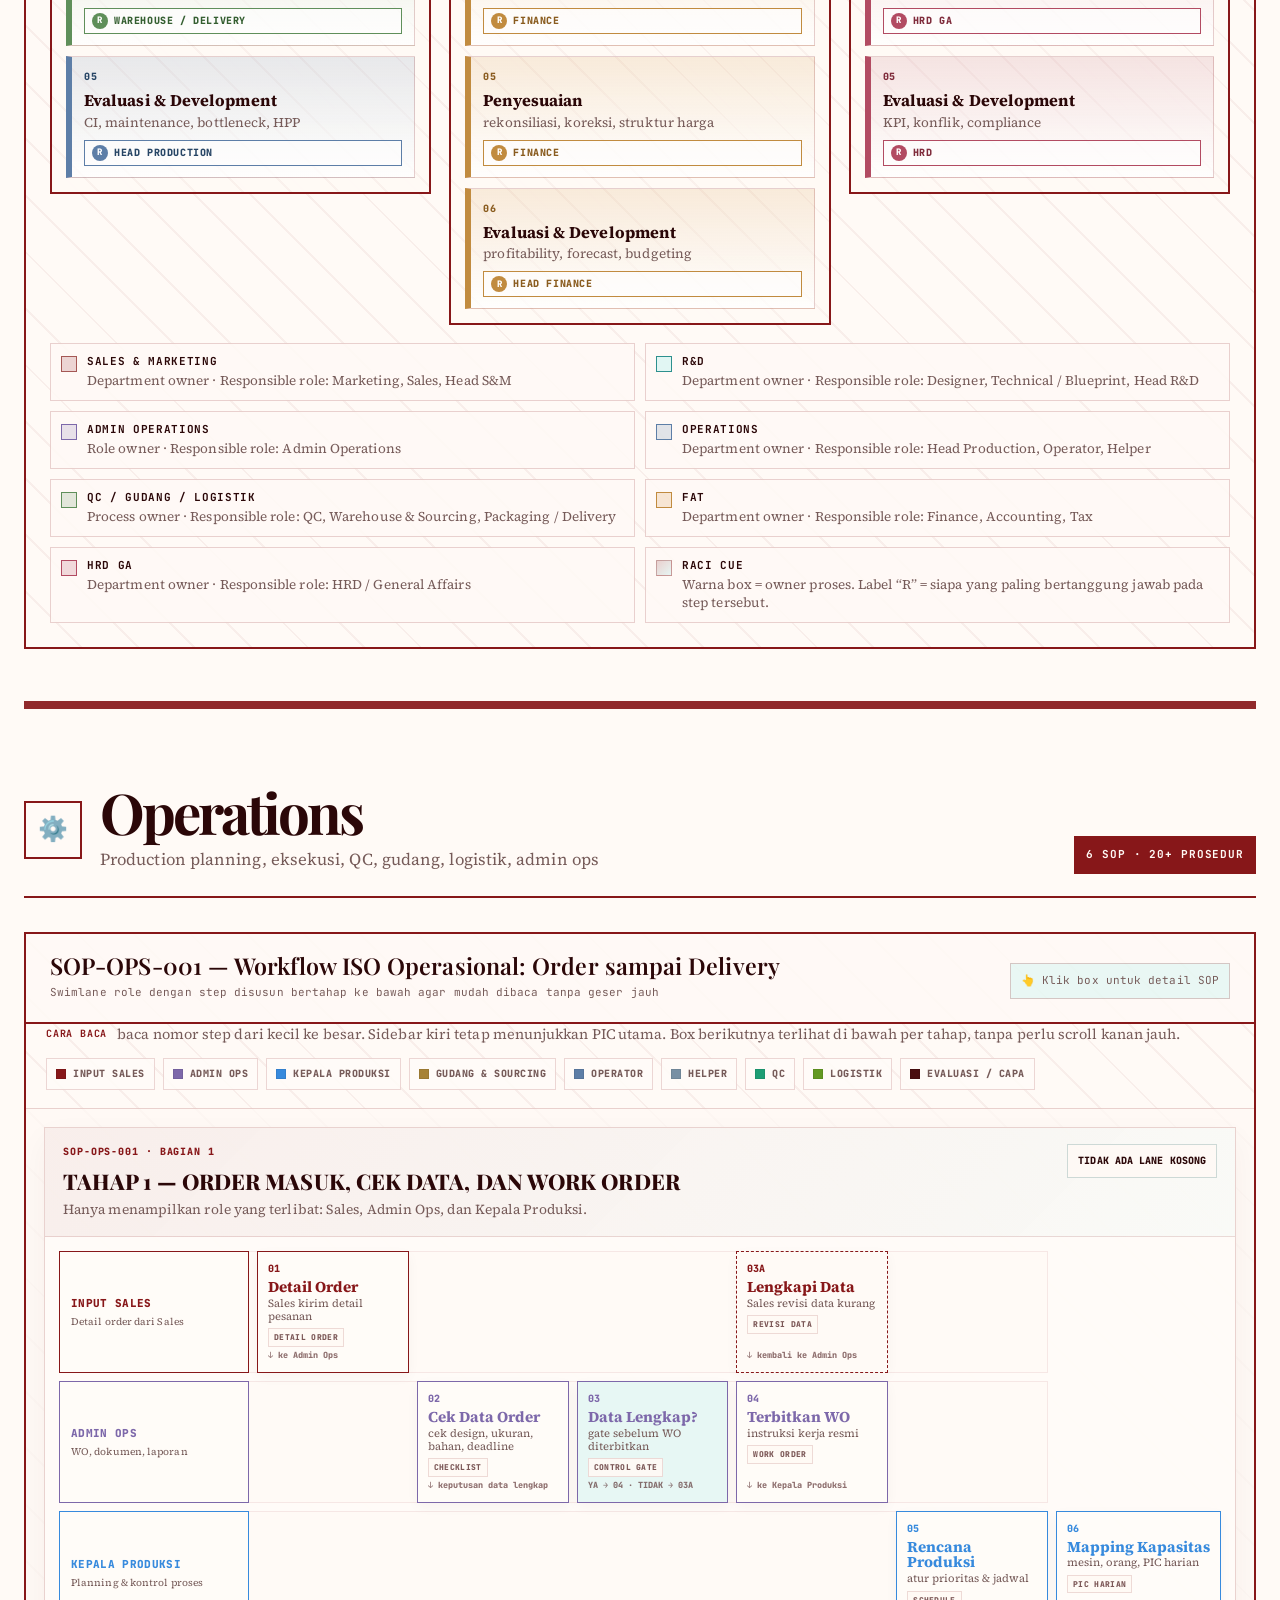
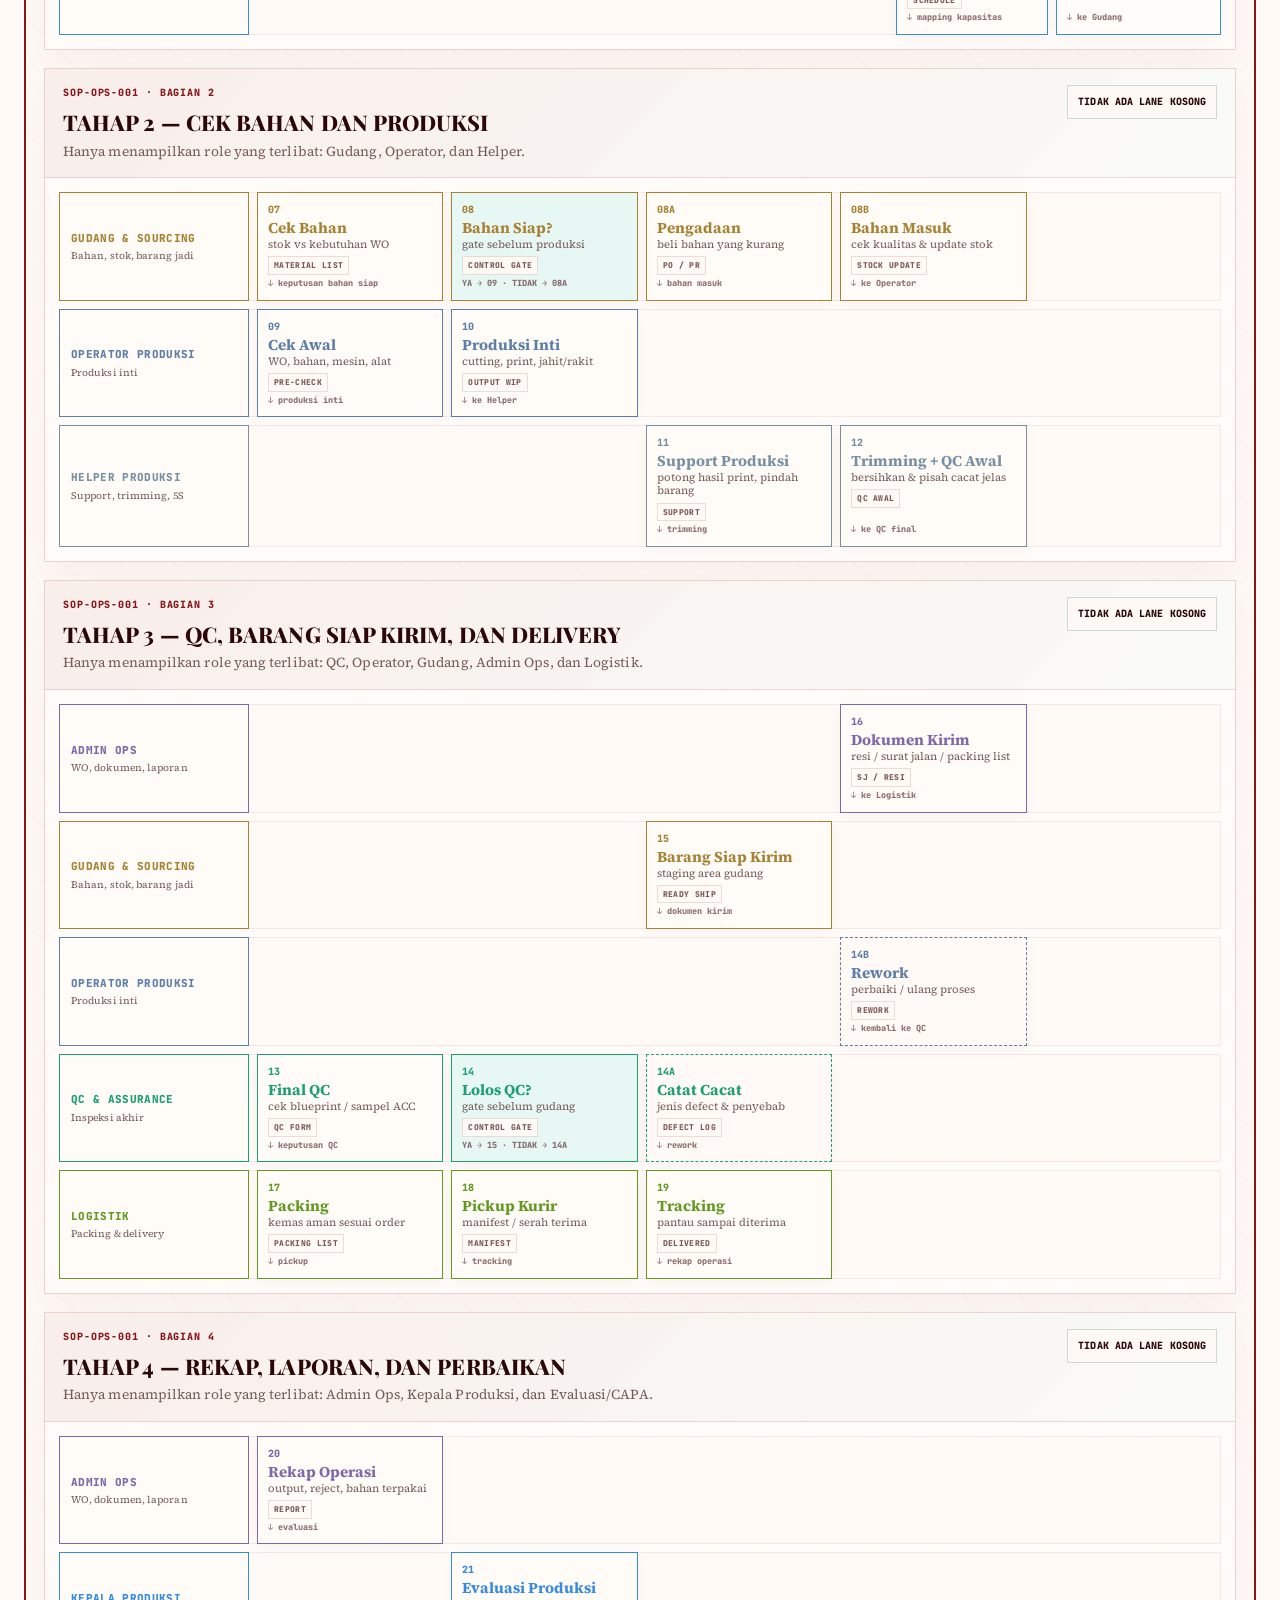
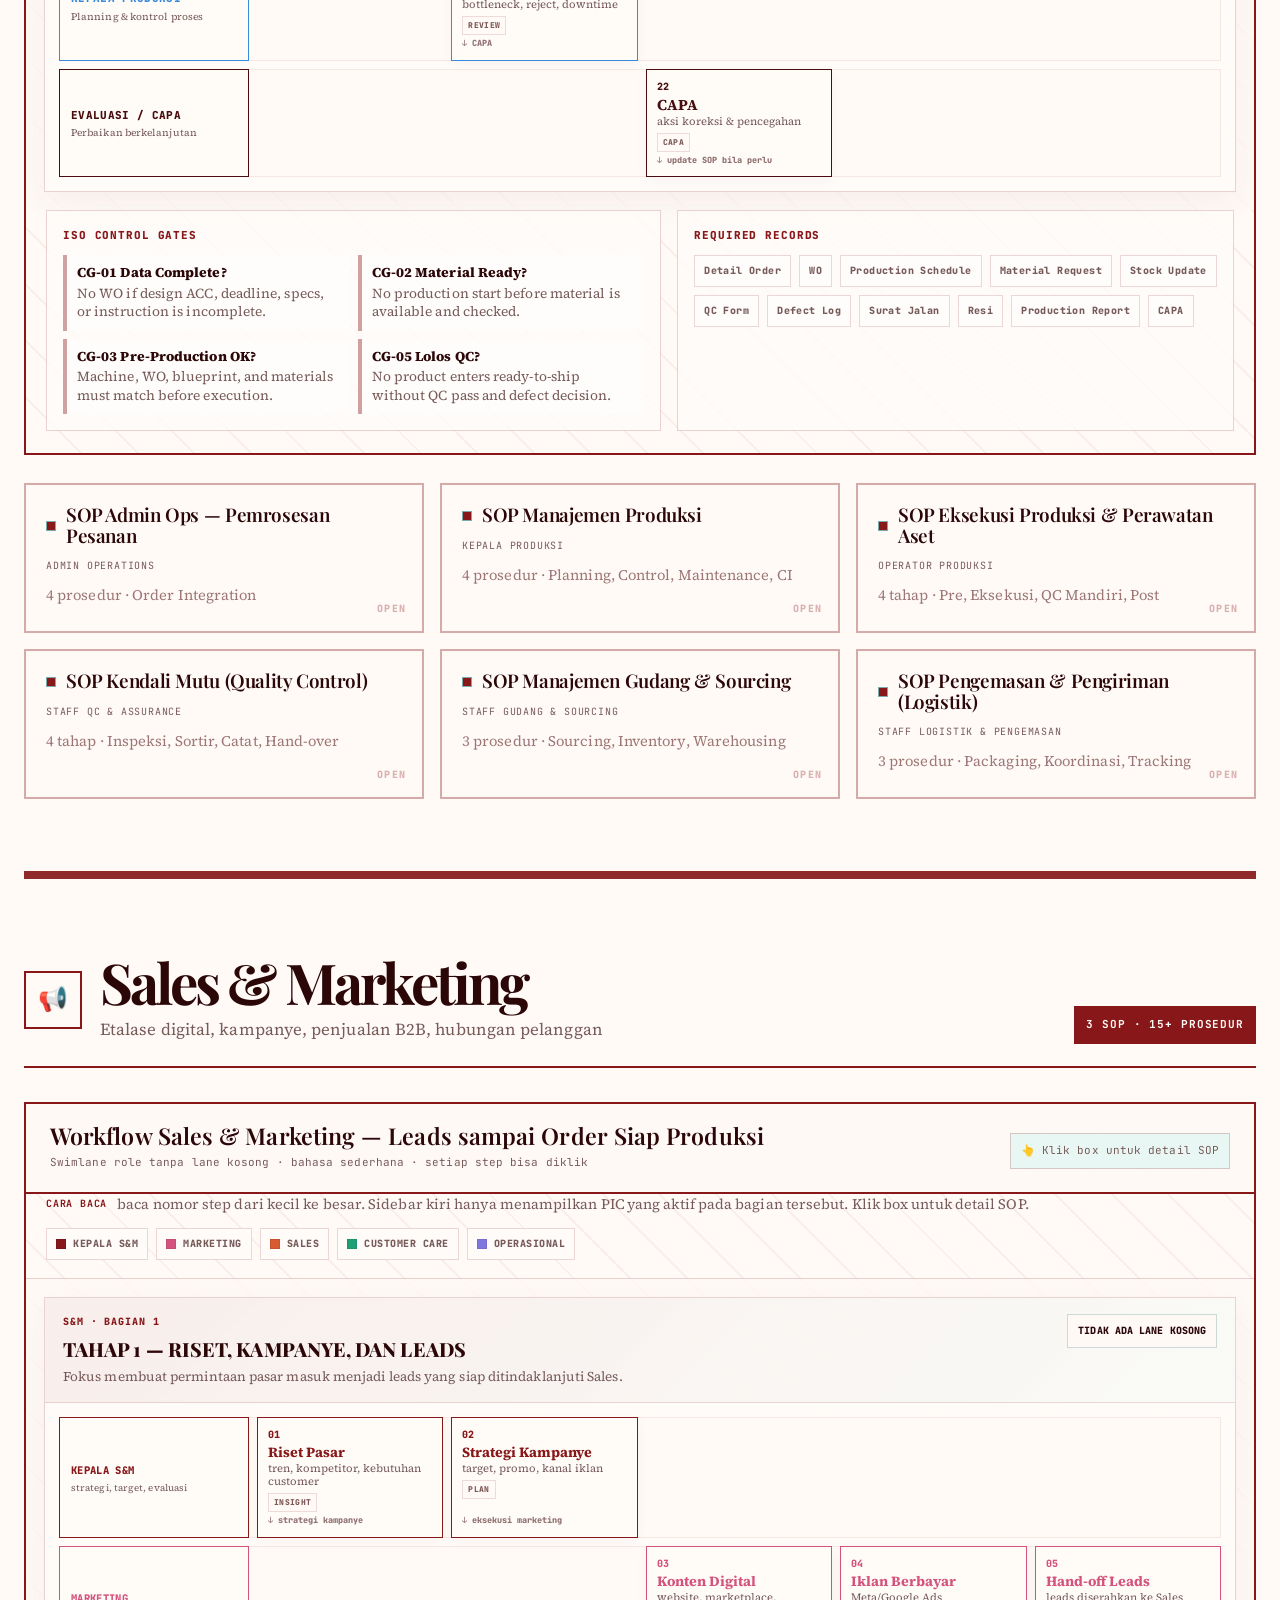
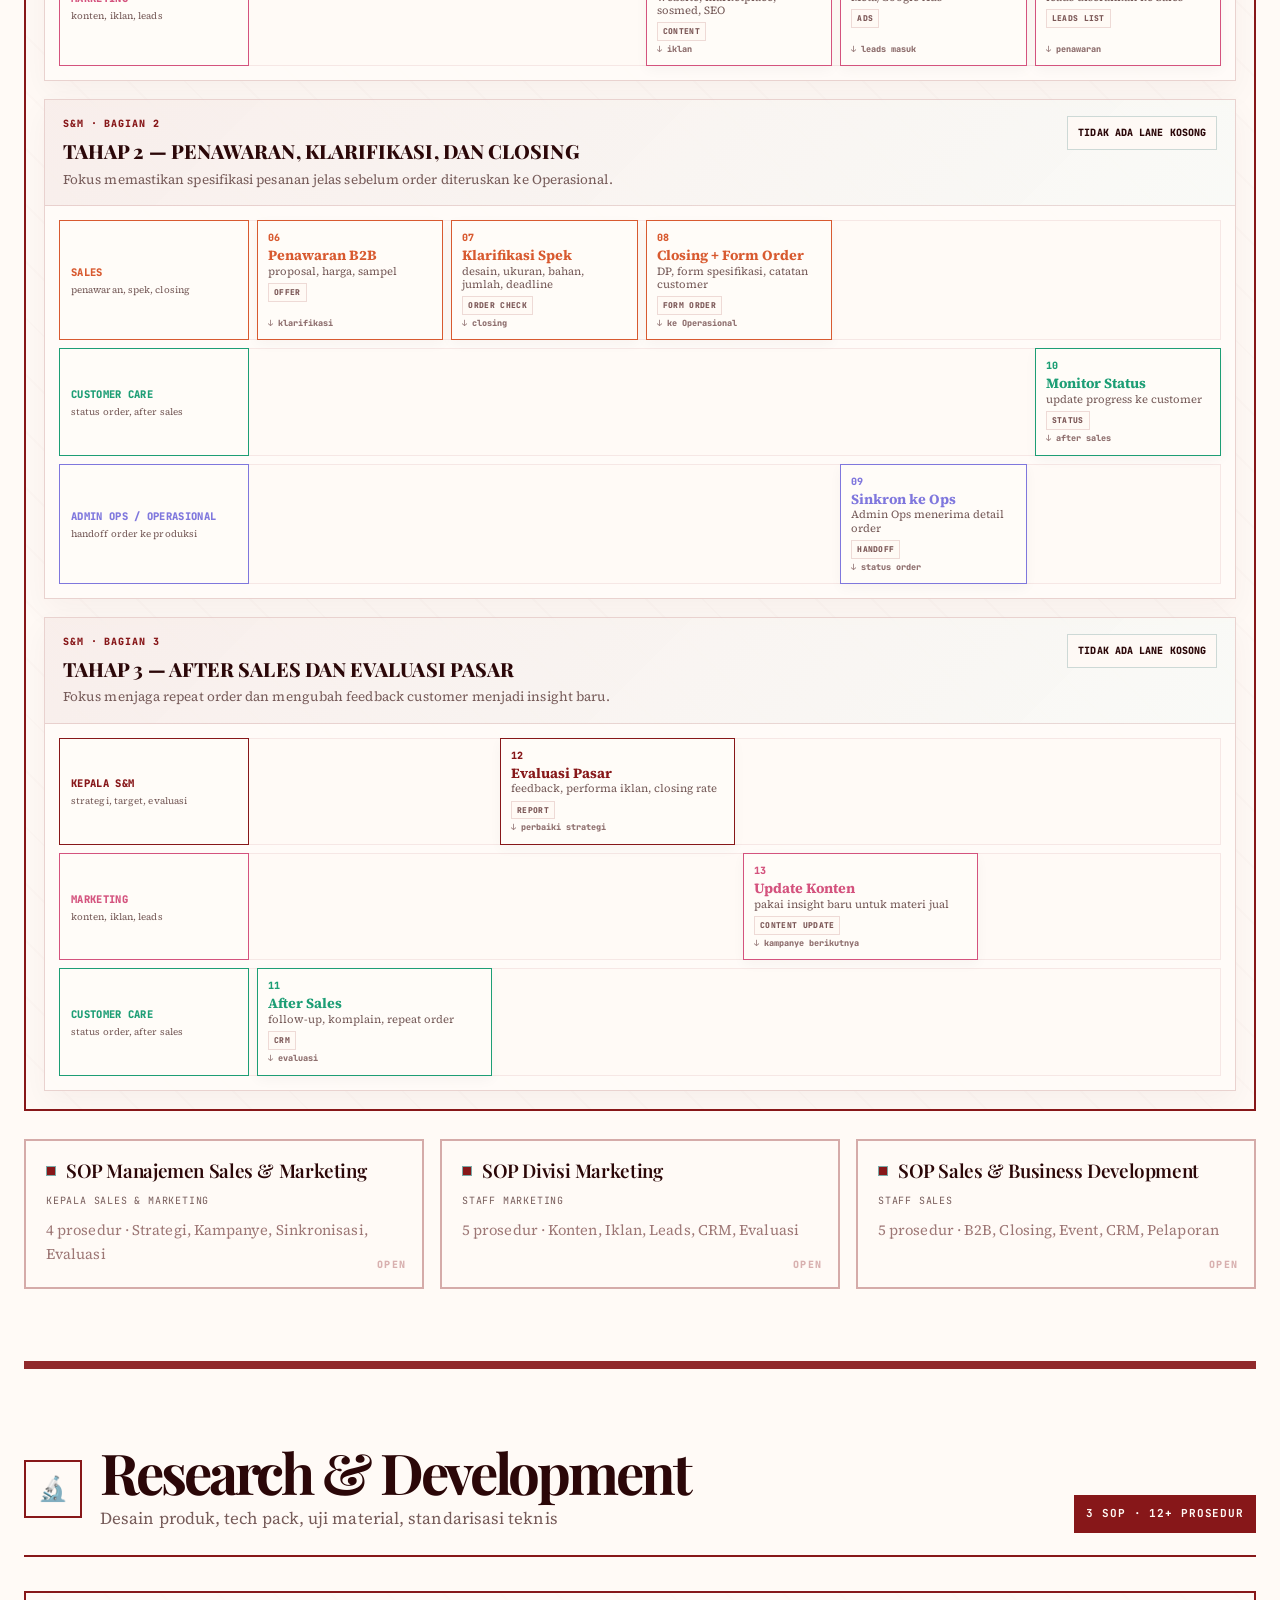
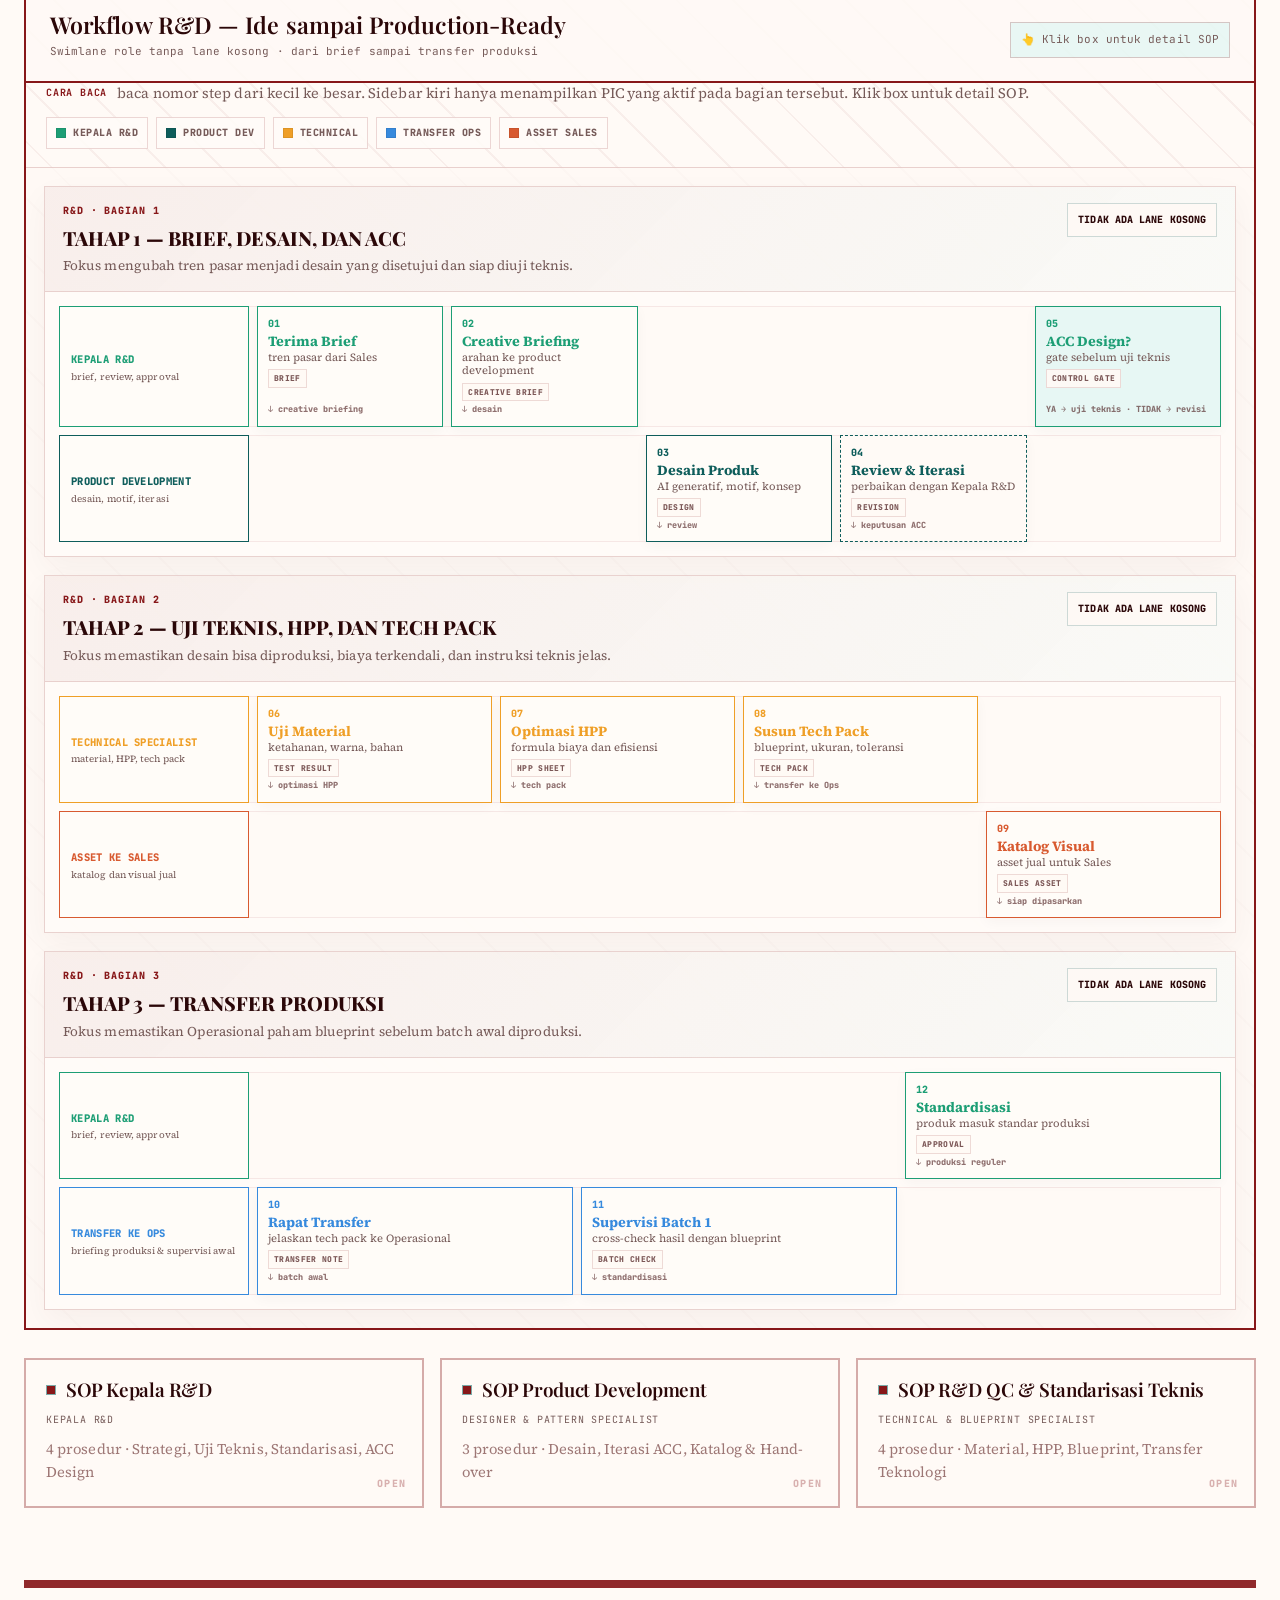
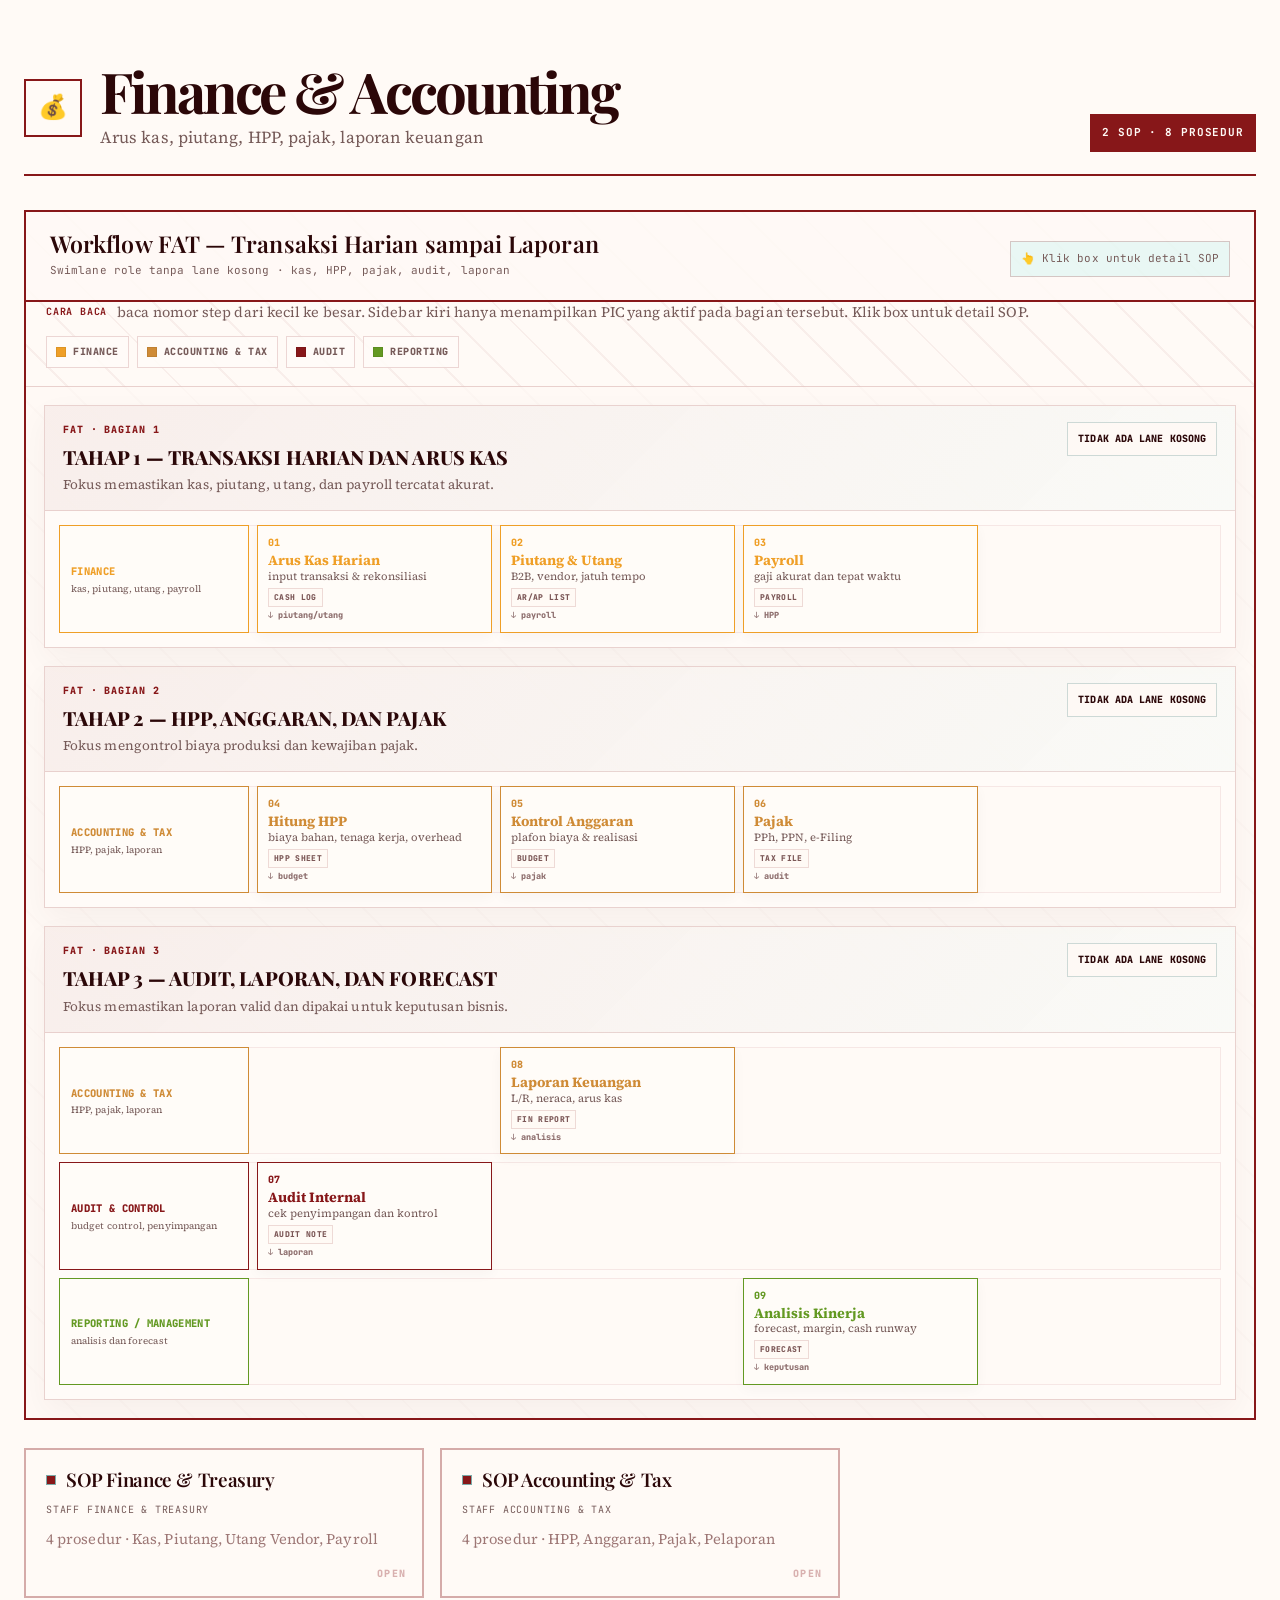
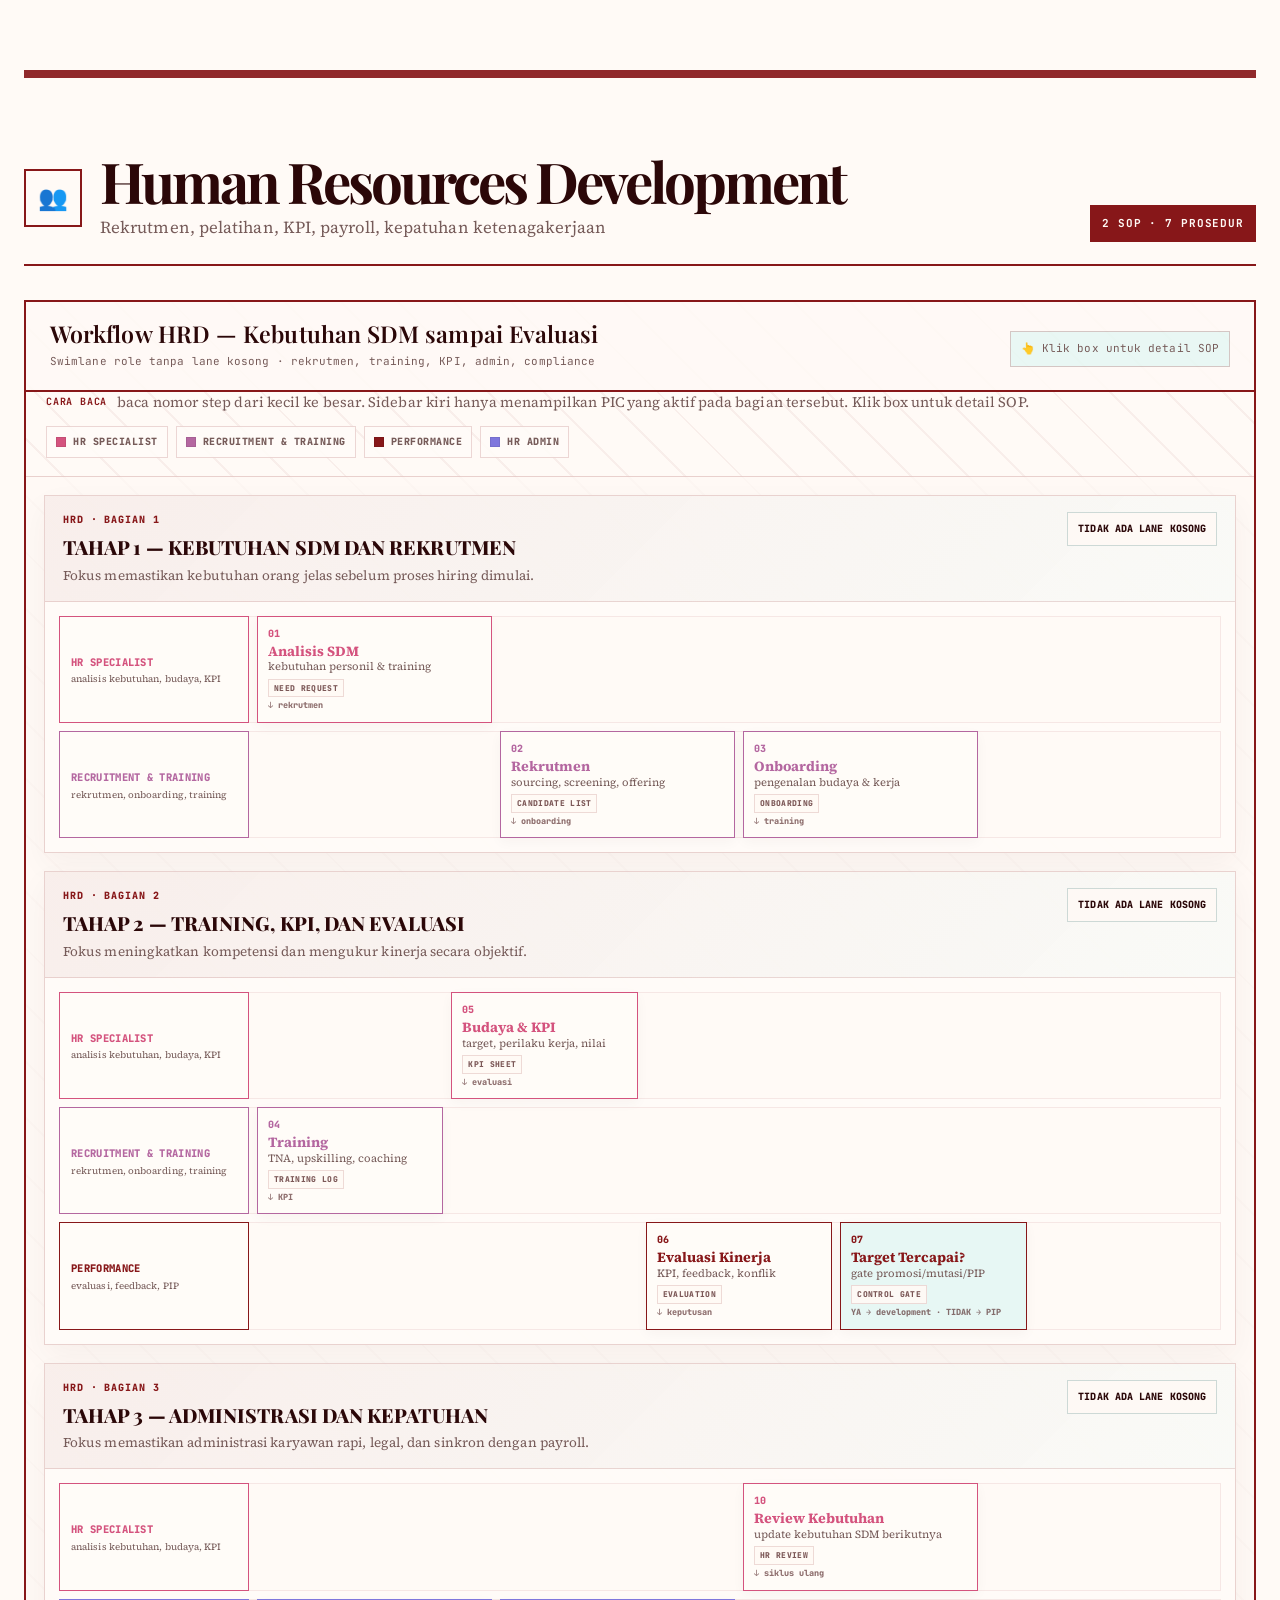
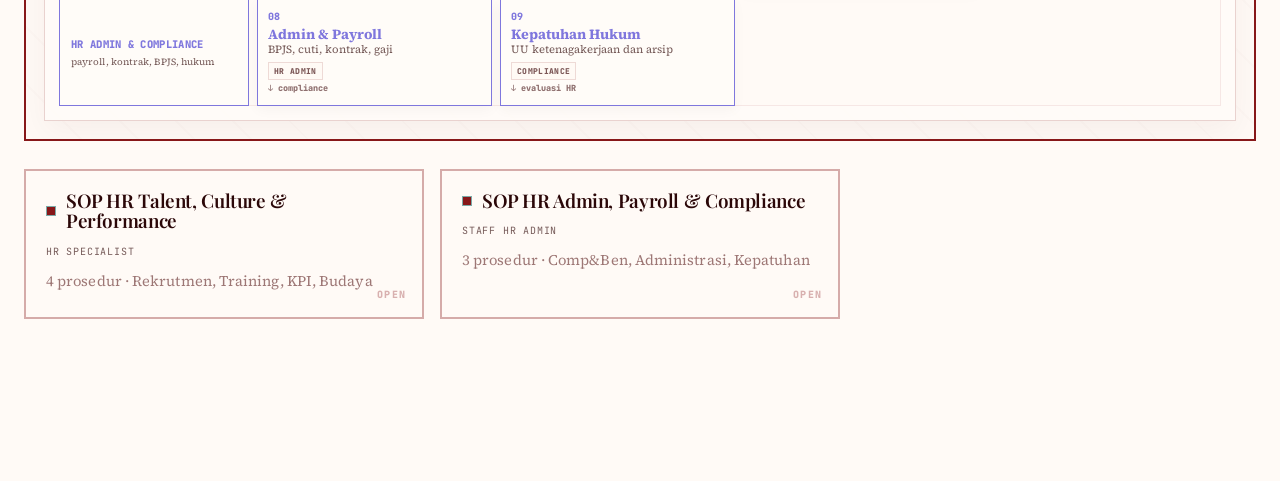
==== commit 2510405d: "Update index.html" ====
--- a/index.html
+++ b/index.html
@@ -863,6 +863,241 @@
 .leg-dot{width:10px;height:10px;border-radius:2px;flex-shrink:0;border:1px solid rgba(0,0,0,.08)}
 .leg-diamond{width:10px;height:10px;background:rgba(120,232,230,.32);border:1px solid #0e5d5b;transform:rotate(45deg);flex-shrink:0}
 @media(max-width:700px){.leg{font-size:9px;padding:7px 8px}.leg strong{font-size:9px}}
+
+/* OVERVIEW COMPOSITION REWORK */
+.e2e-grid{grid-template-columns:repeat(3,minmax(0,1fr))!important;gap:18px!important;align-items:start}
+.e2e-col{min-width:0;align-self:start}
+.e2e-col-head{min-height:64px}
+.e2e-steps{gap:10px}
+.e2e-step{min-height:100px;display:flex;flex-direction:column;justify-content:flex-start}
+.e2e-step-title{font-size:1.02rem;line-height:1.15}
+.e2e-step-sub{font-size:.84rem}
+@media(max-width:1200px){.e2e-grid{grid-template-columns:repeat(2,minmax(0,1fr))!important}}
+@media(max-width:700px){.e2e-grid{grid-template-columns:1fr!important}}
+
+
+
+/* ISO ROLE-LANE OPERATIONS WORKFLOW */
+.iso-role-wrap{padding:20px;overflow:auto;background:rgba(255,250,246,.72);border-top:1px solid rgba(var(--wine-rgb),.18)}
+.iso-role-svg{display:block;min-width:4300px;width:4300px;max-width:none}
+.iso-flow-note{display:flex;gap:10px;align-items:center;flex-wrap:wrap;padding:0 20px 14px;color:var(--muted);font-size:.9rem;line-height:1.4}
+.iso-flow-note strong{font-family:'JetBrains Mono',monospace;font-size:10px;letter-spacing:.08em;text-transform:uppercase;color:var(--wine)}
+.iso-mini-legend{display:flex;gap:8px;flex-wrap:wrap;padding:0 20px 18px}
+.iso-chip{display:inline-flex;align-items:center;gap:7px;border:1px solid rgba(var(--wine-rgb),.16);background:rgba(255,252,249,.88);padding:7px 9px;font-family:'JetBrains Mono',monospace;font-size:10px;font-weight:800;letter-spacing:.05em;text-transform:uppercase;color:var(--muted)}
+.iso-chip i{width:10px;height:10px;border-radius:2px;display:inline-block;border:1px solid rgba(0,0,0,.08)}
+.iso-meta{display:grid;grid-template-columns:1.05fr .95fr;gap:16px;padding:0 20px 22px}
+.iso-panel{border:1px solid rgba(var(--wine-rgb),.18);background:rgba(255,252,249,.86);padding:16px}
+.iso-panel-title{font-family:'JetBrains Mono',monospace;font-size:11px;font-weight:900;letter-spacing:.08em;text-transform:uppercase;color:var(--wine);margin-bottom:10px}
+.iso-panel-grid{display:grid;grid-template-columns:repeat(2,minmax(0,1fr));gap:8px}
+.iso-panel-item{border-left:4px solid rgba(var(--wine-rgb),.4);background:rgba(255,255,255,.55);padding:9px 10px;font-size:.86rem;line-height:1.35;color:var(--muted)}
+.iso-panel-item strong{display:block;color:var(--wine-dark);font-weight:800;margin-bottom:2px}
+.iso-records{display:flex;gap:8px;flex-wrap:wrap}
+.iso-records span{border:1px solid rgba(var(--wine-rgb),.16);background:rgba(255,255,255,.58);padding:7px 9px;font-family:'JetBrains Mono',monospace;font-size:10px;font-weight:800;color:var(--muted);letter-spacing:.04em}
+@media(max-width:900px){.iso-meta{grid-template-columns:1fr}.iso-panel-grid{grid-template-columns:1fr}.iso-role-wrap{padding:14px}.iso-flow-note,.iso-mini-legend,.iso-meta{padding-left:14px;padding-right:14px}}
+
+/* HORIZONTAL ISO WORKFLOW */
+.iso-horizontal-svg text{user-select:none}
+.iso-role-wrap{scrollbar-width:thin}
+.iso-h-node{cursor:pointer;transition:opacity .12s ease}
+.iso-h-node:hover{opacity:.82}
+
+
+/* STACKED ISO OPS SWIMLANE — readable without long horizontal scroll */
+.iso-role-wrap{
+  overflow:visible!important;
+  padding:18px!important;
+  background:rgba(255,250,246,.72);
+  border-top:1px solid rgba(var(--wine-rgb),.18);
+}
+.ops-stacked-flow{display:flex;flex-direction:column;gap:18px}
+.ops-stage{
+  border:1px solid rgba(var(--wine-rgb),.18);
+  background:rgba(255,252,249,.88);
+  box-shadow:0 12px 30px rgba(60,9,11,.045);
+}
+.ops-stage-head{
+  display:flex;
+  justify-content:space-between;
+  gap:16px;
+  padding:16px 18px;
+  border-bottom:1px solid rgba(var(--wine-rgb),.14);
+  background:linear-gradient(135deg,rgba(135,23,25,.055),rgba(120,232,230,.045));
+}
+.ops-stage-kicker{
+  font-family:'JetBrains Mono',monospace;
+  font-size:10px;
+  font-weight:900;
+  letter-spacing:.09em;
+  color:var(--wine);
+  text-transform:uppercase;
+  margin-bottom:4px;
+}
+.ops-stage-title{
+  font-family:'Playfair Display',serif;
+  font-size:1.35rem;
+  font-weight:800;
+  color:var(--ink);
+}
+.ops-stage-sub{
+  margin-top:3px;
+  color:var(--muted);
+  font-size:.9rem;
+  line-height:1.35;
+}
+.ops-stage-note{
+  align-self:flex-start;
+  white-space:nowrap;
+  border:1px solid rgba(var(--wine-rgb),.18);
+  background:rgba(255,250,246,.9);
+  padding:8px 10px;
+  font-family:'JetBrains Mono',monospace;
+  font-size:10px;
+  font-weight:900;
+  color:var(--wine);
+  text-transform:uppercase;
+}
+.ops-lane-grid{
+  display:grid;
+  grid-template-columns:190px repeat(var(--cols), minmax(128px, 1fr));
+  grid-template-rows:repeat(9, minmax(74px, auto));
+  gap:8px;
+  padding:14px;
+  position:relative;
+}
+.ops-lane-bg{
+  grid-column:1 / -1;
+  background:rgba(255,250,246,.52);
+  border:1px solid rgba(var(--wine-rgb),.08);
+  z-index:0;
+}
+.ops-lane-label{
+  grid-column:1;
+  z-index:2;
+  border:1.5px solid var(--role);
+  background:rgba(255,252,249,.94);
+  padding:10px 11px;
+  display:flex;
+  flex-direction:column;
+  justify-content:center;
+  min-height:70px;
+}
+.ops-lane-label strong{
+  font-family:'JetBrains Mono',monospace;
+  font-size:11px;
+  font-weight:900;
+  letter-spacing:.03em;
+  color:var(--role);
+  text-transform:uppercase;
+}
+.ops-lane-label span{
+  font-size:10px;
+  color:var(--muted);
+  line-height:1.25;
+  margin-top:3px;
+}
+.ops-step-card{
+  z-index:2;
+  border:1.6px solid var(--role);
+  background:rgba(255,252,249,.94);
+  color:var(--ink);
+  padding:9px 10px;
+  text-align:left;
+  cursor:pointer;
+  min-height:70px;
+  box-shadow:0 4px 12px rgba(60,9,11,.035);
+  display:flex;
+  flex-direction:column;
+  justify-content:flex-start;
+  gap:2px;
+}
+.ops-step-card:hover{transform:translateY(-1px);box-shadow:0 8px 18px rgba(60,9,11,.08)}
+.ops-step-card .ops-step-no{
+  font-family:'JetBrains Mono',monospace;
+  font-size:10px;
+  font-weight:900;
+  color:var(--role);
+}
+.ops-step-card strong{
+  font-size:.95rem;
+  line-height:1.05;
+  color:var(--role);
+}
+.ops-step-card em{
+  font-style:normal;
+  color:var(--muted);
+  font-size:11px;
+  line-height:1.2;
+}
+.ops-step-card small{
+  align-self:flex-start;
+  margin-top:3px;
+  border:1px solid rgba(var(--wine-rgb),.14);
+  background:rgba(255,250,246,.92);
+  color:rgba(60,9,11,.68);
+  padding:2px 5px;
+  font-family:'JetBrains Mono',monospace;
+  font-size:8px;
+  font-weight:900;
+  letter-spacing:.04em;
+}
+.ops-step-card b{
+  margin-top:auto;
+  font-family:'JetBrains Mono',monospace;
+  font-size:8.5px;
+  color:rgba(60,9,11,.58);
+  font-weight:900;
+}
+.ops-card-decision{
+  background:rgba(120,232,230,.18);
+  border-style:solid;
+}
+.ops-card-dashed{
+  border-style:dashed;
+  background:rgba(255,250,246,.75);
+}
+@media(max-width:980px){
+  .ops-lane-grid{
+    grid-template-columns:150px repeat(var(--cols), minmax(118px, 1fr));
+    gap:6px;
+    padding:10px;
+  }
+  .ops-stage-title{font-size:1.15rem}
+  .ops-step-card strong{font-size:.84rem}
+}
+@media(max-width:760px){
+  .ops-lane-grid{
+    display:flex;
+    flex-direction:column;
+  }
+  .ops-lane-bg{display:none}
+  .ops-lane-label{min-height:auto}
+  .ops-step-card{min-height:auto}
+  .ops-stage-head{flex-direction:column}
+  .ops-stage-note{white-space:normal}
+}
+
+
+/* COMPACT OPS SWIMLANE — show only responsible roles per phase */
+.ops-compact-flow .ops-stage-sub{font-size:.86rem}
+.ops-lane-grid-compact{
+  grid-template-rows:repeat(var(--rows), minmax(74px, auto))!important;
+}
+.ops-stage-compact .ops-lane-bg{
+  background:rgba(255,250,246,.62);
+}
+.ops-stage-compact .ops-stage-note{
+  color:var(--teal-dark);
+  border-color:rgba(14,93,91,.20);
+}
+
+
+/* UNIVERSAL STACKED SWIMLANE FOR ALL DIVISION FLOWS */
+.universal-swimlane-flow .ops-stage-title{font-size:1.22rem}
+.universal-swimlane-flow .ops-stage-sub{font-size:.84rem}
+.universal-swimlane-flow .ops-step-card strong{font-size:.88rem}
+.universal-swimlane-flow .ops-lane-label strong{font-size:10.5px}
+.universal-swimlane-flow .ops-lane-label span{font-size:9.5px}
+.universal-swimlane-flow .ops-stage{margin-bottom:0}
 </style>
 </head>
 <body>
@@ -884,7 +1119,6 @@
 <button class="nav-link" onclick="scrollToSection('rnd')">R&amp;D</button>
 <button class="nav-link" onclick="scrollToSection('fin')">Finance</button>
 <button class="nav-link" onclick="scrollToSection('hrd')">HRD</button>
-<button class="nav-link" onclick="scrollToSection('gd')">Gudang</button>
 </div>
 <div class="nav-search">
 <svg fill="none" height="14" stroke="currentColor" stroke-width="2" viewbox="0 0 24 24" width="14"><circle cx="11" cy="11" r="8"></circle><path d="M21 21l-4.35-4.35"></path></svg>
@@ -902,10 +1136,10 @@
 <span class="hero-shortcut">Shortcut: press / to search</span>
 </div>
 <div class="hero-stats">
-<div class="hero-stat"><div class="n">6</div><div class="l">Divisi</div></div>
-<div class="hero-stat"><div class="n">21</div><div class="l">SOP</div></div>
-<div class="hero-stat"><div class="n">80+</div><div class="l">Langkah Prosedur</div></div>
-<div class="hero-stat"><div class="n">22</div><div class="l">Jabatan</div></div>
+<div class="hero-stat"><div class="n">5</div><div class="l">Divisi</div></div>
+<div class="hero-stat"><div class="n">18</div><div class="l">SOP</div></div>
+<div class="hero-stat"><div class="n">70+</div><div class="l">Langkah Prosedur</div></div>
+<div class="hero-stat"><div class="n">20</div><div class="l">Jabatan</div></div>
 </div>
 </div>
 <!-- SECTION TABS -->
@@ -916,7 +1150,6 @@
 <div class="sec-tab" onclick="scrollToSection('rnd')">🔬 Research &amp; Development</div>
 <div class="sec-tab" onclick="scrollToSection('fin')">💰 Finance</div>
 <div class="sec-tab" onclick="scrollToSection('hrd')">👥 Human Resources</div>
-<div class="sec-tab" onclick="scrollToSection('gd')">📦 Gudang &amp; Sourcing</div>
 </div>
 <main>
 <!-- ══════════════════════════════════════════════════════ -->
@@ -1086,179 +1319,343 @@
 <span class="sec-badge">6 SOP · 20+ prosedur</span>
 </div>
 <!-- BUSINESS PROCESS FLOW -->
+<!-- ISO ROLE-LANE WORKFLOW -->
 <div class="flow-card">
 <div class="flow-card-header">
 <div>
-<div class="flow-card-title">Alur Proses Bisnis — Order to Delivery</div>
-<div class="flow-card-meta">End-to-end dari penerimaan pesanan sampai barang di tangan pelanggan</div>
-</div>
-<div class="flow-hint">👆 Klik node untuk detail SOP</div>
-</div>
-<div class="flow-svg-wrap">
-<svg style="display:block" viewbox="0 0 1060 420" width="1060">
-<defs>
-<marker id="arr" markerheight="5" markerwidth="5" orient="auto-start-reverse" refx="8" refy="5" viewbox="0 0 10 10">
-<path d="M2 1L8 5L2 9" fill="none" stroke="context-stroke" stroke-linecap="round" stroke-linejoin="round" stroke-width="2"></path>
-</marker>
-</defs><g data-header-cells="1"><rect fill="rgba(126,110,173,0.09)" height="50" width="145" x="0" y="0"></rect><rect fill="rgba(55,138,221,0.09)" height="50" width="180" x="145" y="0"></rect><rect fill="rgba(91,126,168,0.09)" height="50" width="175" x="325" y="0"></rect><rect fill="rgba(91,126,168,0.09)" height="50" width="175" x="500" y="0"></rect><rect fill="rgba(29,158,117,0.09)" height="50" width="215" x="675" y="0"></rect><rect fill="rgba(99,153,34,0.09)" height="50" width="170" x="890" y="0"></rect></g>
-<!-- Swimlane backgrounds -->
-<rect fill="rgba(127,119,221,0.06)" height="50" rx="0" width="1060" x="0" y="0"></rect>
-<rect fill="rgba(255,255,255,0.06)" height="1" width="1060" x="0" y="50"></rect>
-<rect fill="rgba(127,119,221,0.04)" height="370" width="145" x="0" y="50"></rect>
-<rect fill="rgba(255,255,255,0.06)" height="370" width="1" x="145" y="50"></rect>
-<rect fill="rgba(55,138,221,0.05)" height="370" width="180" x="145" y="50"></rect>
-<rect fill="rgba(255,255,255,0.06)" height="370" width="1" x="325" y="50"></rect>
-<rect fill="rgba(91,126,168,0.07)" height="370" width="175" x="325" y="50"></rect>
-<rect fill="rgba(255,255,255,0.06)" height="370" width="1" x="500" y="50"></rect>
-<rect fill="rgba(91,126,168,0.05)" height="370" width="175" x="500" y="50"></rect>
-<rect fill="rgba(255,255,255,0.06)" height="370" width="1" x="675" y="50"></rect>
-<rect fill="rgba(29,158,117,0.04)" height="370" width="215" x="675" y="50"></rect>
-<rect fill="rgba(255,255,255,0.06)" height="370" width="1" x="890" y="50"></rect>
-<rect fill="rgba(99,153,34,0.05)" height="370" width="170" x="890" y="50"></rect>
-<!-- Lane labels row 1 -->
-<text fill="#7d68aa" font-family="system-ui,sans-serif" font-size="11" font-weight="700" letter-spacing=".02em" text-anchor="middle" x="72" y="28">Admin Ops</text>
-<text fill="#378add" font-family="system-ui,sans-serif" font-size="11" font-weight="700" letter-spacing=".02em" text-anchor="middle" x="235" y="28">Perencanaan</text>
-<text fill="#5d7ea7" font-family="system-ui,sans-serif" font-size="11" font-weight="700" letter-spacing=".02em" text-anchor="middle" x="412" y="28">Produksi</text>
-<text fill="#5d7ea7" font-family="system-ui,sans-serif" font-size="11" font-weight="700" letter-spacing=".02em" text-anchor="middle" x="587" y="28">Produksi Lanjut</text>
-<text fill="#1d9e75" font-family="system-ui,sans-serif" font-size="11" font-weight="700" letter-spacing=".02em" text-anchor="middle" x="782" y="28">QC &amp; Gudang</text>
-<text fill="#639922" font-family="system-ui,sans-serif" font-size="11" font-weight="700" letter-spacing=".02em" text-anchor="middle" x="975" y="28">Logistik</text>
-<!-- START -->
-<g class="fnode role-admin" onclick="openDrawer('ops-start')">
-<ellipse cx="72" cy="100" fill="rgba(30,32,44,1)" rx="52" ry="26" stroke="rgba(139,132,128,0.5)" stroke-width="1"></ellipse>
-<text fill="#8a8880" font-family="system-ui,sans-serif" font-size="12" font-weight="600" text-anchor="middle" x="72" y="105">Mulai</text>
-</g>
-<line marker-end="url(#arr)" stroke="#5a5856" stroke-width="1.5" x1="72" x2="72" y1="126" y2="152"></line>
-<!-- Terima Pesanan -->
-<g class="fnode role-admin" onclick="openDrawer('ops-order')">
-<rect fill="rgba(127,119,221,0.12)" height="46" rx="8" stroke="rgba(127,119,221,0.4)" stroke-width="1" width="104" x="20" y="152"></rect>
-<text fill="#afa9ec" font-family="system-ui,sans-serif" font-size="11" font-weight="600" text-anchor="middle" x="72" y="170">Terima &amp; verifikasi</text>
-<text fill="rgba(127,119,221,0.6)" font-family="system-ui,sans-serif" font-size="10" text-anchor="middle" x="72" y="185">pesanan → WO</text>
-</g>
-<line marker-end="url(#arr)" stroke="#534ab7" stroke-width="1.5" x1="72" x2="72" y1="198" y2="224"></line>
-<!-- Buat Work Order -->
-<g class="fnode role-admin" onclick="openDrawer('ops-wo')">
-<rect fill="rgba(127,119,221,0.12)" height="46" rx="8" stroke="rgba(127,119,221,0.4)" stroke-width="1" width="104" x="20" y="224"></rect>
-<text fill="#afa9ec" font-family="system-ui,sans-serif" font-size="11" font-weight="600" text-anchor="middle" x="72" y="242">Terbitkan</text>
-<text fill="rgba(127,119,221,0.6)" font-family="system-ui,sans-serif" font-size="10" text-anchor="middle" x="72" y="257">Work Order</text>
-</g>
-<line marker-end="url(#arr)" stroke="#534ab7" stroke-width="1.5" x1="124" x2="162" y1="247" y2="247"></line>
-<!-- Perencanaan Produksi -->
-<g class="fnode role-planning" onclick="openDrawer('ops-planning')">
-<rect fill="rgba(55,138,221,0.12)" height="46" rx="8" stroke="rgba(55,138,221,0.4)" stroke-width="1" width="124" x="162" y="224"></rect>
-<text fill="#378add" font-family="system-ui,sans-serif" font-size="11" font-weight="700" letter-spacing=".02em" text-anchor="middle" x="224" y="242">Perencanaan</text>
-<text fill="rgba(55,138,221,0.6)" font-family="system-ui,sans-serif" font-size="10" text-anchor="middle" x="224" y="257">produksi</text>
-</g>
-<line marker-end="url(#arr)" stroke="#378add" stroke-width="1.5" x1="224" x2="224" y1="224" y2="198"></line>
-<!-- Cek Bahan Baku -->
-<g class="fnode role-planning" onclick="openDrawer('ops-bahan')">
-<rect fill="rgba(55,138,221,0.12)" height="46" rx="8" stroke="rgba(55,138,221,0.4)" stroke-width="1" width="124" x="162" y="152"></rect>
-<text fill="#5f84b2" font-family="system-ui,sans-serif" font-size="11" font-weight="600" text-anchor="middle" x="224" y="170">Cek bahan baku</text>
-<text fill="rgba(55,138,221,0.6)" font-family="system-ui,sans-serif" font-size="10" text-anchor="middle" x="224" y="185">&amp; capacity map</text>
-</g>
-<line marker-end="url(#arr)" stroke="#378add" stroke-width="1.5" x1="224" x2="224" y1="152" y2="126"></line>
-<!-- Jadwal & PIC -->
-<g class="fnode role-planning" onclick="openDrawer('ops-jadwal')">
-<rect fill="rgba(55,138,221,0.12)" height="46" rx="8" stroke="rgba(55,138,221,0.4)" stroke-width="1" width="124" x="162" y="80"></rect>
-<text fill="#5f84b2" font-family="system-ui,sans-serif" font-size="11" font-weight="600" text-anchor="middle" x="224" y="98">Jadwal &amp; PIC</text>
-<text fill="rgba(55,138,221,0.6)" font-family="system-ui,sans-serif" font-size="10" text-anchor="middle" x="224" y="113">instruksi kerja</text>
-</g>
-<line marker-end="url(#arr)" stroke="#378add" stroke-width="1.5" x1="286" x2="340" y1="103" y2="103"></line>
-<!-- Pre-Production -->
-<g class="fnode role-production" onclick="openDrawer('ops-preprod')">
-<rect fill="rgba(91,126,168,0.12)" height="46" rx="8" stroke="rgba(91,126,168,0.45)" stroke-width="1" width="120" x="340" y="80"></rect>
-<text fill="#5f84b2" font-family="system-ui,sans-serif" font-size="11" font-weight="600" text-anchor="middle" x="400" y="98">Pre-production</text>
-<text fill="rgba(91,126,168,0.78)" font-family="system-ui,sans-serif" font-size="10" text-anchor="middle" x="400" y="113">cek mesin &amp; bahan</text>
-</g>
-<line marker-end="url(#arr)" stroke="#378add" stroke-width="1.5" x1="400" x2="400" y1="126" y2="152"></line>
-<!-- Cutting Bahan -->
-<g class="fnode role-production" onclick="openDrawer('ops-cutting-bahan')">
-<rect fill="rgba(91,126,168,0.12)" height="46" rx="8" stroke="rgba(91,126,168,0.45)" stroke-width="1" width="120" x="340" y="152"></rect>
-<text fill="#5f84b2" font-family="system-ui,sans-serif" font-size="11" font-weight="600" text-anchor="middle" x="400" y="170">Cutting bahan</text>
-<text fill="rgba(91,126,168,0.78)" font-family="system-ui,sans-serif" font-size="10" text-anchor="middle" x="400" y="185">presisi ukuran</text>
-</g>
-<line marker-end="url(#arr)" stroke="#378add" stroke-width="1.5" x1="400" x2="400" y1="198" y2="224"></line>
-<!-- Cutting Gambar -->
-<g class="fnode role-production" onclick="openDrawer('ops-cutting-gambar')">
-<rect fill="rgba(91,126,168,0.12)" height="46" rx="8" stroke="rgba(91,126,168,0.45)" stroke-width="1" width="120" x="340" y="224"></rect>
-<text fill="#6d92bd" font-family="system-ui,sans-serif" font-size="11" font-weight="600" text-anchor="middle" x="400" y="242">Cutting gambar</text>
-<text fill="rgba(91,126,168,0.78)" font-family="system-ui,sans-serif" font-size="10" text-anchor="middle" x="400" y="257">cetak &amp; motif</text>
-</g>
-<line marker-end="url(#arr)" stroke="#378add" stroke-width="1.5" x1="460" x2="513" y1="247" y2="247"></line>
-<!-- Jahit -->
-<g class="fnode role-production" onclick="openDrawer('ops-jahit')">
-<rect fill="rgba(91,126,168,0.12)" height="46" rx="8" stroke="rgba(91,126,168,0.45)" stroke-width="1" width="124" x="513" y="224"></rect>
-<text fill="#6d92bd" font-family="system-ui,sans-serif" font-size="11" font-weight="600" text-anchor="middle" x="575" y="242">Jahit / rakit</text>
-<text fill="rgba(91,126,168,0.78)" font-family="system-ui,sans-serif" font-size="10" text-anchor="middle" x="575" y="257">kuat &amp; rapi</text>
-</g>
-<line marker-end="url(#arr)" stroke="#378add" stroke-width="1.5" x1="575" x2="575" y1="224" y2="198"></line>
-<!-- Trimming -->
-<g class="fnode role-production" onclick="openDrawer('ops-trimming')">
-<rect fill="rgba(91,126,168,0.12)" height="46" rx="8" stroke="rgba(91,126,168,0.45)" stroke-width="1" width="124" x="513" y="152"></rect>
-<text fill="#6d92bd" font-family="system-ui,sans-serif" font-size="11" font-weight="600" text-anchor="middle" x="575" y="170">Trimming</text>
-<text fill="rgba(91,126,168,0.78)" font-family="system-ui,sans-serif" font-size="10" text-anchor="middle" x="575" y="185">finishing produk</text>
-</g>
-<line marker-end="url(#arr)" stroke="#378add" stroke-width="1.5" x1="637" x2="686" y1="175" y2="175"></line>
-<!-- QC Inspeksi -->
-<g class="fnode role-qc" onclick="openDrawer('ops-qc')">
-<rect fill="rgba(29,158,117,0.1)" height="46" rx="8" stroke="rgba(29,158,117,0.4)" stroke-width="1" width="124" x="686" y="152"></rect>
-<text fill="#5dcaa5" font-family="system-ui,sans-serif" font-size="11" font-weight="600" text-anchor="middle" x="748" y="170">QC inspeksi</text>
-<text fill="rgba(29,158,117,0.6)" font-family="system-ui,sans-serif" font-size="10" text-anchor="middle" x="748" y="185">berlapis</text>
-</g>
-<line marker-end="url(#arr)" stroke="#1d9e75" stroke-width="1.5" x1="748" x2="748" y1="198" y2="222"></line>
-<!-- DECISION: Lolos QC? -->
-<g class="fnode role-decision" onclick="openDrawer('ops-dec-qc')">
-<polygon fill="rgba(239,159,39,0.1)" points="748,222 782,248 748,274 714,248" stroke="rgba(239,159,39,0.5)" stroke-width="1"></polygon>
-<text fill="#ef9f27" font-family="system-ui,sans-serif" font-size="10" font-weight="600" text-anchor="middle" x="748" y="244">Lolos</text>
-<text fill="#ef9f27" font-family="system-ui,sans-serif" font-size="10" font-weight="600" text-anchor="middle" x="748" y="257">QC?</text>
-</g>
-<!-- Lolos Ya -->
-<line marker-end="url(#arr)" stroke="#ef9f27" stroke-dasharray="4 3" stroke-width="1.5" x1="782" x2="830" y1="248" y2="248"></line>
-<text fill="rgba(239,159,39,0.7)" font-family="system-ui,sans-serif" font-size="10" text-anchor="middle" x="805" y="241">Ya</text>
-<!-- Tidak → Rework -->
-<path d="M714 248 L680 248 L680 175 L686 175" fill="none" marker-end="url(#arr)" stroke="#e24b4a" stroke-dasharray="4 3" stroke-width="1.5"></path>
-<text fill="rgba(226,75,74,0.8)" font-family="system-ui,sans-serif" font-size="10" text-anchor="middle" x="660" y="215">Rework</text>
-<!-- Barang Jadi -->
-<g class="fnode role-warehouse" onclick="openDrawer('ops-barangjadi')">
-<rect fill="rgba(167,130,53,0.12)" height="46" rx="8" stroke="rgba(167,130,53,0.45)" stroke-width="1" width="130" x="830" y="224"></rect>
-<text fill="#a78235" font-family="system-ui,sans-serif" font-size="11" font-weight="600" text-anchor="middle" x="895" y="242">Barang jadi</text>
-<text fill="rgba(167,130,53,0.75)" font-family="system-ui,sans-serif" font-size="10" text-anchor="middle" x="895" y="257">lolos QC</text>
-</g>
-<line marker-end="url(#arr)" stroke="#1d9e75" stroke-width="1.5" x1="895" x2="895" y1="224" y2="198"></line>
-<!-- Gudang -->
-<g class="fnode role-warehouse" onclick="openDrawer('ops-gudang')">
-<rect fill="rgba(167,130,53,0.12)" height="46" rx="8" stroke="rgba(167,130,53,0.45)" stroke-width="1" width="120" x="910" y="152"></rect>
-<text fill="#a78235" font-family="system-ui,sans-serif" font-size="11" font-weight="600" text-anchor="middle" x="970" y="170">Gudang &amp;</text>
-<text fill="rgba(167,130,53,0.75)" font-family="system-ui,sans-serif" font-size="10" text-anchor="middle" x="970" y="185">packaging</text>
-</g>
-<path d="M895 198 L895 175 L910 175" fill="none" marker-end="url(#arr)" stroke="#a78235" stroke-width="1.5"></path>
-<line marker-end="url(#arr)" stroke="#a78235" stroke-width="1.5" x1="970" x2="970" y1="152" y2="126"></line>
-<!-- Pengiriman -->
-<g class="fnode role-logistics" onclick="openDrawer('ops-logistik')">
-<rect fill="rgba(99,153,34,0.1)" height="46" rx="8" stroke="rgba(99,153,34,0.4)" stroke-width="1" width="120" x="910" y="80"></rect>
-<text fill="#97c459" font-family="system-ui,sans-serif" font-size="11" font-weight="600" text-anchor="middle" x="970" y="98">Pengiriman</text>
-<text fill="rgba(99,153,34,0.6)" font-family="system-ui,sans-serif" font-size="10" text-anchor="middle" x="970" y="113">tracking delivery</text>
-</g>
-<!-- END -->
-<g class="fnode role-logistics">
-<ellipse cx="970" cy="330" fill="rgba(30,32,44,1)" rx="52" ry="22" stroke="rgba(99,153,34,0.5)" stroke-width="1"></ellipse>
-<text fill="#639922" font-family="system-ui,sans-serif" font-size="12" font-weight="600" text-anchor="middle" x="970" y="334">Selesai</text>
-</g>
-<line marker-end="url(#arr)" stroke="#639922" stroke-dasharray="2 3" stroke-width="1.5" x1="970" x2="970" y1="126" y2="308"></line>
-<!-- CI Loop annotation -->
-<g class="fnode role-note" onclick="openDrawer('ops-ci')">
-<rect fill="rgba(127,119,221,0.08)" height="40" rx="8" stroke="rgba(127,119,221,0.25)" stroke-dasharray="4 3" stroke-width="1" width="150" x="686" y="300"></rect>
-<text fill="rgba(127,119,221,0.7)" font-family="system-ui,sans-serif" font-size="10" font-weight="600" text-anchor="middle" x="761" y="318">↻ Continuous</text>
-<text fill="rgba(127,119,221,0.5)" font-family="system-ui,sans-serif" font-size="10" text-anchor="middle" x="761" y="331">Improvement</text>
-</g>
-<!-- Maintenance annotation -->
-<g class="fnode role-note" onclick="openDrawer('ops-maintenance')">
-<rect fill="rgba(239,159,39,0.08)" height="40" rx="8" stroke="rgba(239,159,39,0.25)" stroke-dasharray="4 3" stroke-width="1" width="140" x="340" y="300"></rect>
-<text fill="rgba(239,159,39,0.7)" font-family="system-ui,sans-serif" font-size="10" font-weight="600" text-anchor="middle" x="410" y="318">🔧 Perawatan</text>
-<text fill="rgba(239,159,39,0.5)" font-family="system-ui,sans-serif" font-size="10" text-anchor="middle" x="410" y="331">mesin berkala</text>
-</g>
-</svg>
-</div>
-<div class="legend-row" style="padding:0 20px 16px"><div class="leg"><div class="leg-dot" style="background:rgba(126,110,173,.48)"></div><strong>ADMIN OPS</strong><small>Admin Operations</small></div><div class="leg"><div class="leg-dot" style="background:rgba(55,138,221,.48)"></div><strong>PLANNING</strong><small>Kepala Produksi</small></div><div class="leg"><div class="leg-dot" style="background:rgba(91,126,168,.50)"></div><strong>PRODUKSI</strong><small>Operator &amp; Helper</small></div><div class="leg"><div class="leg-dot" style="background:rgba(29,158,117,.48)"></div><strong>QC</strong><small>QC &amp; Assurance</small></div><div class="leg"><div class="leg-dot" style="background:rgba(167,130,53,.50)"></div><strong>GUDANG</strong><small>Staff Gudang</small></div><div class="leg"><div class="leg-dot" style="background:rgba(99,153,34,.48)"></div><strong>LOGISTIK</strong><small>Packaging &amp; Delivery</small></div><div class="leg"><div class="leg-diamond"></div><strong>DECISION</strong><small>QC Gate</small></div><div class="leg"><svg height="8" width="22"><line stroke="#e24b4a" stroke-dasharray="4 3" stroke-width="1.5" x1="0" x2="22" y1="4" y2="4"></line></svg><strong>REWORK</strong><small>Back to Process</small></div></div>
+<div class="flow-card-title">SOP-OPS-001 — Workflow ISO Operasional: Order sampai Delivery</div>
+<div class="flow-card-meta">Swimlane role dengan step disusun bertahap ke bawah agar mudah dibaca tanpa geser jauh</div>
+</div>
+<div class="flow-hint">👆 Klik box untuk detail SOP</div>
+</div>
+<div class="iso-flow-note"><strong>Cara baca</strong> baca nomor step dari kecil ke besar. Sidebar kiri tetap menunjukkan PIC utama. Box berikutnya terlihat di bawah per tahap, tanpa perlu scroll kanan jauh.</div>
+<div class="iso-mini-legend"><span class="iso-chip"><i style="background:#871719"></i>Input Sales</span><span class="iso-chip"><i style="background:#7d68aa"></i>Admin Ops</span><span class="iso-chip"><i style="background:#378add"></i>Kepala Produksi</span><span class="iso-chip"><i style="background:#a78235"></i>Gudang &amp; Sourcing</span><span class="iso-chip"><i style="background:#5d7ea7"></i>Operator</span><span class="iso-chip"><i style="background:#7890a4"></i>Helper</span><span class="iso-chip"><i style="background:#1d9e75"></i>QC</span><span class="iso-chip"><i style="background:#639922"></i>Logistik</span><span class="iso-chip"><i style="background:#4a0d0f"></i>Evaluasi / CAPA</span></div>
+<div class="iso-role-wrap"><div class="ops-stacked-flow ops-compact-flow">
+<section aria-label="TAHAP 1 — ORDER MASUK, CEK DATA, DAN WORK ORDER" class="ops-stage ops-stage-compact">
+<div class="ops-stage-head">
+<div>
+<div class="ops-stage-kicker">SOP-OPS-001 · BAGIAN 1</div>
+<div class="ops-stage-title">TAHAP 1 — ORDER MASUK, CEK DATA, DAN WORK ORDER</div>
+<div class="ops-stage-sub">Hanya menampilkan role yang terlibat: Sales, Admin Ops, dan Kepala Produksi.</div>
+</div>
+<div class="ops-stage-note">Tidak ada lane kosong</div>
+</div>
+<div class="ops-lane-grid ops-lane-grid-compact" style="--cols:5; --rows:3">
+<div class="ops-lane-bg" style="grid-row:1;"></div>
+<div class="ops-lane-label" style="grid-row:1; --role:#871719">
+<strong>Input Sales</strong>
+<span>Detail order dari Sales</span>
+</div>
+<div class="ops-lane-bg" style="grid-row:2;"></div>
+<div class="ops-lane-label" style="grid-row:2; --role:#7d68aa">
+<strong>Admin Ops</strong>
+<span>WO, dokumen, laporan</span>
+</div>
+<div class="ops-lane-bg" style="grid-row:3;"></div>
+<div class="ops-lane-label" style="grid-row:3; --role:#378add">
+<strong>Kepala Produksi</strong>
+<span>Planning &amp; kontrol proses</span>
+</div>
+<button class="ops-step-card" onclick="openDrawer('ops-start')" style="grid-row:1; grid-column:2; --role:#871719" type="button">
+<span class="ops-step-no">01</span>
+<strong>Detail Order</strong>
+<em>Sales kirim detail pesanan</em>
+<small>DETAIL ORDER</small>
+<b>↓ ke Admin Ops</b>
+</button>
+<button class="ops-step-card" onclick="openDrawer('ops-order')" style="grid-row:2; grid-column:3; --role:#7d68aa" type="button">
+<span class="ops-step-no">02</span>
+<strong>Cek Data Order</strong>
+<em>cek design, ukuran, bahan, deadline</em>
+<small>CHECKLIST</small>
+<b>↓ keputusan data lengkap</b>
+</button>
+<button class="ops-step-card ops-card-decision" onclick="openDrawer('ops-data-complete')" style="grid-row:2; grid-column:4; --role:#7d68aa" type="button">
+<span class="ops-step-no">03</span>
+<strong>Data Lengkap?</strong>
+<em>gate sebelum WO diterbitkan</em>
+<small>CONTROL GATE</small>
+<b>YA → 04 · TIDAK → 03A</b>
+</button>
+<button class="ops-step-card ops-card-dashed" onclick="openDrawer('ops-return-sales')" style="grid-row:1; grid-column:5; --role:#871719" type="button">
+<span class="ops-step-no">03A</span>
+<strong>Lengkapi Data</strong>
+<em>Sales revisi data kurang</em>
+<small>REVISI DATA</small>
+<b>↓ kembali ke Admin Ops</b>
+</button>
+<button class="ops-step-card" onclick="openDrawer('ops-wo')" style="grid-row:2; grid-column:5; --role:#7d68aa" type="button">
+<span class="ops-step-no">04</span>
+<strong>Terbitkan WO</strong>
+<em>instruksi kerja resmi</em>
+<small>WORK ORDER</small>
+<b>↓ ke Kepala Produksi</b>
+</button>
+<button class="ops-step-card" onclick="openDrawer('ops-planning')" style="grid-row:3; grid-column:6; --role:#378add" type="button">
+<span class="ops-step-no">05</span>
+<strong>Rencana Produksi</strong>
+<em>atur prioritas &amp; jadwal</em>
+<small>SCHEDULE</small>
+<b>↓ mapping kapasitas</b>
+</button>
+<button class="ops-step-card" onclick="openDrawer('ops-jadwal')" style="grid-row:3; grid-column:7; --role:#378add" type="button">
+<span class="ops-step-no">06</span>
+<strong>Mapping Kapasitas</strong>
+<em>mesin, orang, PIC harian</em>
+<small>PIC HARIAN</small>
+<b>↓ ke Gudang</b>
+</button>
+</div>
+</section>
+<section aria-label="TAHAP 2 — CEK BAHAN DAN PRODUKSI" class="ops-stage ops-stage-compact">
+<div class="ops-stage-head">
+<div>
+<div class="ops-stage-kicker">SOP-OPS-001 · BAGIAN 2</div>
+<div class="ops-stage-title">TAHAP 2 — CEK BAHAN DAN PRODUKSI</div>
+<div class="ops-stage-sub">Hanya menampilkan role yang terlibat: Gudang, Operator, dan Helper.</div>
+</div>
+<div class="ops-stage-note">Tidak ada lane kosong</div>
+</div>
+<div class="ops-lane-grid ops-lane-grid-compact" style="--cols:5; --rows:3">
+<div class="ops-lane-bg" style="grid-row:1;"></div>
+<div class="ops-lane-label" style="grid-row:1; --role:#a78235">
+<strong>Gudang &amp; Sourcing</strong>
+<span>Bahan, stok, barang jadi</span>
+</div>
+<div class="ops-lane-bg" style="grid-row:2;"></div>
+<div class="ops-lane-label" style="grid-row:2; --role:#5d7ea7">
+<strong>Operator Produksi</strong>
+<span>Produksi inti</span>
+</div>
+<div class="ops-lane-bg" style="grid-row:3;"></div>
+<div class="ops-lane-label" style="grid-row:3; --role:#7890a4">
+<strong>Helper Produksi</strong>
+<span>Support, trimming, 5S</span>
+</div>
+<button class="ops-step-card" onclick="openDrawer('ops-bahan')" style="grid-row:1; grid-column:2; --role:#a78235" type="button">
+<span class="ops-step-no">07</span>
+<strong>Cek Bahan</strong>
+<em>stok vs kebutuhan WO</em>
+<small>MATERIAL LIST</small>
+<b>↓ keputusan bahan siap</b>
+</button>
+<button class="ops-step-card ops-card-decision" onclick="openDrawer('ops-material-ready')" style="grid-row:1; grid-column:3; --role:#a78235" type="button">
+<span class="ops-step-no">08</span>
+<strong>Bahan Siap?</strong>
+<em>gate sebelum produksi</em>
+<small>CONTROL GATE</small>
+<b>YA → 09 · TIDAK → 08A</b>
+</button>
+<button class="ops-step-card" onclick="openDrawer('ops-sourcing')" style="grid-row:1; grid-column:4; --role:#a78235" type="button">
+<span class="ops-step-no">08A</span>
+<strong>Pengadaan</strong>
+<em>beli bahan yang kurang</em>
+<small>PO / PR</small>
+<b>↓ bahan masuk</b>
+</button>
+<button class="ops-step-card" onclick="openDrawer('ops-bahan')" style="grid-row:1; grid-column:5; --role:#a78235" type="button">
+<span class="ops-step-no">08B</span>
+<strong>Bahan Masuk</strong>
+<em>cek kualitas &amp; update stok</em>
+<small>STOCK UPDATE</small>
+<b>↓ ke Operator</b>
+</button>
+<button class="ops-step-card" onclick="openDrawer('ops-preprod')" style="grid-row:2; grid-column:2; --role:#5d7ea7" type="button">
+<span class="ops-step-no">09</span>
+<strong>Cek Awal</strong>
+<em>WO, bahan, mesin, alat</em>
+<small>PRE-CHECK</small>
+<b>↓ produksi inti</b>
+</button>
+<button class="ops-step-card" onclick="openDrawer('ops-cutting-bahan')" style="grid-row:2; grid-column:3; --role:#5d7ea7" type="button">
+<span class="ops-step-no">10</span>
+<strong>Produksi Inti</strong>
+<em>cutting, print, jahit/rakit</em>
+<small>OUTPUT WIP</small>
+<b>↓ ke Helper</b>
+</button>
+<button class="ops-step-card" onclick="openDrawer('ops-helper-support')" style="grid-row:3; grid-column:4; --role:#7890a4" type="button">
+<span class="ops-step-no">11</span>
+<strong>Support Produksi</strong>
+<em>potong hasil print, pindah barang</em>
+<small>SUPPORT</small>
+<b>↓ trimming</b>
+</button>
+<button class="ops-step-card" onclick="openDrawer('ops-trimming')" style="grid-row:3; grid-column:5; --role:#7890a4" type="button">
+<span class="ops-step-no">12</span>
+<strong>Trimming + QC Awal</strong>
+<em>bersihkan &amp; pisah cacat jelas</em>
+<small>QC AWAL</small>
+<b>↓ ke QC final</b>
+</button>
+</div>
+</section>
+<section aria-label="TAHAP 3 — QC, BARANG SIAP KIRIM, DAN DELIVERY" class="ops-stage ops-stage-compact">
+<div class="ops-stage-head">
+<div>
+<div class="ops-stage-kicker">SOP-OPS-001 · BAGIAN 3</div>
+<div class="ops-stage-title">TAHAP 3 — QC, BARANG SIAP KIRIM, DAN DELIVERY</div>
+<div class="ops-stage-sub">Hanya menampilkan role yang terlibat: QC, Operator, Gudang, Admin Ops, dan Logistik.</div>
+</div>
+<div class="ops-stage-note">Tidak ada lane kosong</div>
+</div>
+<div class="ops-lane-grid ops-lane-grid-compact" style="--cols:5; --rows:5">
+<div class="ops-lane-bg" style="grid-row:1;"></div>
+<div class="ops-lane-label" style="grid-row:1; --role:#7d68aa">
+<strong>Admin Ops</strong>
+<span>WO, dokumen, laporan</span>
+</div>
+<div class="ops-lane-bg" style="grid-row:2;"></div>
+<div class="ops-lane-label" style="grid-row:2; --role:#a78235">
+<strong>Gudang &amp; Sourcing</strong>
+<span>Bahan, stok, barang jadi</span>
+</div>
+<div class="ops-lane-bg" style="grid-row:3;"></div>
+<div class="ops-lane-label" style="grid-row:3; --role:#5d7ea7">
+<strong>Operator Produksi</strong>
+<span>Produksi inti</span>
+</div>
+<div class="ops-lane-bg" style="grid-row:4;"></div>
+<div class="ops-lane-label" style="grid-row:4; --role:#1d9e75">
+<strong>QC &amp; Assurance</strong>
+<span>Inspeksi akhir</span>
+</div>
+<div class="ops-lane-bg" style="grid-row:5;"></div>
+<div class="ops-lane-label" style="grid-row:5; --role:#639922">
+<strong>Logistik</strong>
+<span>Packing &amp; delivery</span>
+</div>
+<button class="ops-step-card" onclick="openDrawer('ops-qc')" style="grid-row:4; grid-column:2; --role:#1d9e75" type="button">
+<span class="ops-step-no">13</span>
+<strong>Final QC</strong>
+<em>cek blueprint / sampel ACC</em>
+<small>QC FORM</small>
+<b>↓ keputusan QC</b>
+</button>
+<button class="ops-step-card ops-card-decision" onclick="openDrawer('ops-dec-qc')" style="grid-row:4; grid-column:3; --role:#1d9e75" type="button">
+<span class="ops-step-no">14</span>
+<strong>Lolos QC?</strong>
+<em>gate sebelum gudang</em>
+<small>CONTROL GATE</small>
+<b>YA → 15 · TIDAK → 14A</b>
+</button>
+<button class="ops-step-card ops-card-dashed" onclick="openDrawer('ops-defect')" style="grid-row:4; grid-column:4; --role:#1d9e75" type="button">
+<span class="ops-step-no">14A</span>
+<strong>Catat Cacat</strong>
+<em>jenis defect &amp; penyebab</em>
+<small>DEFECT LOG</small>
+<b>↓ rework</b>
+</button>
+<button class="ops-step-card ops-card-dashed" onclick="openDrawer('ops-cutting-gambar')" style="grid-row:3; grid-column:5; --role:#5d7ea7" type="button">
+<span class="ops-step-no">14B</span>
+<strong>Rework</strong>
+<em>perbaiki / ulang proses</em>
+<small>REWORK</small>
+<b>↓ kembali ke QC</b>
+</button>
+<button class="ops-step-card" onclick="openDrawer('ops-barangjadi')" style="grid-row:2; grid-column:4; --role:#a78235" type="button">
+<span class="ops-step-no">15</span>
+<strong>Barang Siap Kirim</strong>
+<em>staging area gudang</em>
+<small>READY SHIP</small>
+<b>↓ dokumen kirim</b>
+</button>
+<button class="ops-step-card" onclick="openDrawer('ops-shipping-doc')" style="grid-row:1; grid-column:5; --role:#7d68aa" type="button">
+<span class="ops-step-no">16</span>
+<strong>Dokumen Kirim</strong>
+<em>resi / surat jalan / packing list</em>
+<small>SJ / RESI</small>
+<b>↓ ke Logistik</b>
+</button>
+<button class="ops-step-card" onclick="openDrawer('ops-logistik')" style="grid-row:5; grid-column:2; --role:#639922" type="button">
+<span class="ops-step-no">17</span>
+<strong>Packing</strong>
+<em>kemas aman sesuai order</em>
+<small>PACKING LIST</small>
+<b>↓ pickup</b>
+</button>
+<button class="ops-step-card" onclick="openDrawer('ops-courier')" style="grid-row:5; grid-column:3; --role:#639922" type="button">
+<span class="ops-step-no">18</span>
+<strong>Pickup Kurir</strong>
+<em>manifest / serah terima</em>
+<small>MANIFEST</small>
+<b>↓ tracking</b>
+</button>
+<button class="ops-step-card" onclick="openDrawer('ops-tracking')" style="grid-row:5; grid-column:4; --role:#639922" type="button">
+<span class="ops-step-no">19</span>
+<strong>Tracking</strong>
+<em>pantau sampai diterima</em>
+<small>DELIVERED</small>
+<b>↓ rekap operasi</b>
+</button>
+</div>
+</section>
+<section aria-label="TAHAP 4 — REKAP, LAPORAN, DAN PERBAIKAN" class="ops-stage ops-stage-compact">
+<div class="ops-stage-head">
+<div>
+<div class="ops-stage-kicker">SOP-OPS-001 · BAGIAN 4</div>
+<div class="ops-stage-title">TAHAP 4 — REKAP, LAPORAN, DAN PERBAIKAN</div>
+<div class="ops-stage-sub">Hanya menampilkan role yang terlibat: Admin Ops, Kepala Produksi, dan Evaluasi/CAPA.</div>
+</div>
+<div class="ops-stage-note">Tidak ada lane kosong</div>
+</div>
+<div class="ops-lane-grid ops-lane-grid-compact" style="--cols:5; --rows:3">
+<div class="ops-lane-bg" style="grid-row:1;"></div>
+<div class="ops-lane-label" style="grid-row:1; --role:#7d68aa">
+<strong>Admin Ops</strong>
+<span>WO, dokumen, laporan</span>
+</div>
+<div class="ops-lane-bg" style="grid-row:2;"></div>
+<div class="ops-lane-label" style="grid-row:2; --role:#378add">
+<strong>Kepala Produksi</strong>
+<span>Planning &amp; kontrol proses</span>
+</div>
+<div class="ops-lane-bg" style="grid-row:3;"></div>
+<div class="ops-lane-label" style="grid-row:3; --role:#4a0d0f">
+<strong>Evaluasi / CAPA</strong>
+<span>Perbaikan berkelanjutan</span>
+</div>
+<button class="ops-step-card" onclick="openDrawer('ops-report')" style="grid-row:1; grid-column:2; --role:#7d68aa" type="button">
+<span class="ops-step-no">20</span>
+<strong>Rekap Operasi</strong>
+<em>output, reject, bahan terpakai</em>
+<small>REPORT</small>
+<b>↓ evaluasi</b>
+</button>
+<button class="ops-step-card" onclick="openDrawer('ops-ci')" style="grid-row:2; grid-column:3; --role:#378add" type="button">
+<span class="ops-step-no">21</span>
+<strong>Evaluasi Produksi</strong>
+<em>bottleneck, reject, downtime</em>
+<small>REVIEW</small>
+<b>↓ CAPA</b>
+</button>
+<button class="ops-step-card" onclick="openDrawer('ops-ci')" style="grid-row:3; grid-column:4; --role:#4a0d0f" type="button">
+<span class="ops-step-no">22</span>
+<strong>CAPA</strong>
+<em>aksi koreksi &amp; pencegahan</em>
+<small>CAPA</small>
+<b>↓ update SOP bila perlu</b>
+</button>
+</div>
+</section>
+</div></div>
+<div class="iso-meta">
+<div class="iso-panel">
+<div class="iso-panel-title">ISO Control Gates</div>
+<div class="iso-panel-grid">
+<div class="iso-panel-item"><strong>CG-01 Data Complete?</strong>No WO if design ACC, deadline, specs, or instruction is incomplete.</div>
+<div class="iso-panel-item"><strong>CG-02 Material Ready?</strong>No production start before material is available and checked.</div>
+<div class="iso-panel-item"><strong>CG-03 Pre-Production OK?</strong>Machine, WO, blueprint, and materials must match before execution.</div>
+<div class="iso-panel-item"><strong>CG-05 Lolos QC?</strong>No product enters ready-to-ship without QC pass and defect decision.</div>
+</div>
+</div>
+<div class="iso-panel">
+<div class="iso-panel-title">Required Records</div>
+<div class="iso-records">
+<span>Detail Order</span><span>WO</span><span>Production Schedule</span><span>Material Request</span><span>Stock Update</span><span>QC Form</span><span>Defect Log</span><span>Surat Jalan</span><span>Resi</span><span>Production Report</span><span>CAPA</span>
+</div>
+</div>
+</div>
 </div>
 <!-- SOP CARDS GRID -->
 <div class="sop-grid" id="ops-cards">
@@ -1284,122 +1681,178 @@
 </div>
 <span class="sec-badge">3 SOP · 15+ prosedur</span>
 </div>
-<div class="flow-card">
-<div class="flow-card-header">
-<div><div class="flow-card-title">Alur Sales &amp; Marketing</div><div class="flow-card-meta">Dari riset pasar sampai closing dan after sales</div></div>
-<div class="flow-hint">👆 Klik node untuk detail</div>
-</div>
-<div class="flow-svg-wrap">
-<svg style="display:block" viewbox="0 0 980 300" width="980">
-<defs>
-<marker id="arr2" markerheight="5" markerwidth="5" orient="auto-start-reverse" refx="8" refy="5" viewbox="0 0 10 10">
-<path d="M2 1L8 5L2 9" fill="none" stroke="context-stroke" stroke-linecap="round" stroke-linejoin="round" stroke-width="2"></path>
-</marker>
-</defs><g data-header-cells="1"><rect fill="rgba(135,23,25,0.08)" height="40" width="200" x="0" y="0"></rect><rect fill="rgba(212,83,126,0.08)" height="40" width="200" x="200" y="0"></rect><rect fill="rgba(216,90,48,0.08)" height="40" width="200" x="400" y="0"></rect><rect fill="rgba(29,158,117,0.08)" height="40" width="200" x="600" y="0"></rect><rect fill="rgba(127,119,221,0.08)" height="40" width="180" x="800" y="0"></rect></g>
-<!-- Lane backgrounds -->
-<rect fill="rgba(216,90,48,0.06)" height="40" width="980" x="0" y="0"></rect>
-<rect fill="rgba(135,23,25,0.05)" height="260" width="200" x="0" y="40"></rect>
-<rect fill="rgba(255,255,255,0.06)" height="260" width="1" x="200" y="40"></rect>
-<rect fill="rgba(212,83,126,0.04)" height="260" width="200" x="200" y="40"></rect>
-<rect fill="rgba(255,255,255,0.06)" height="260" width="1" x="400" y="40"></rect>
-<rect fill="rgba(216,90,48,0.06)" height="260" width="200" x="400" y="40"></rect>
-<rect fill="rgba(255,255,255,0.06)" height="260" width="1" x="600" y="40"></rect>
-<rect fill="rgba(29,158,117,0.05)" height="260" width="200" x="600" y="40"></rect>
-<rect fill="rgba(255,255,255,0.06)" height="260" width="1" x="800" y="40"></rect>
-<rect fill="rgba(127,119,221,0.04)" height="260" width="180" x="800" y="40"></rect>
-<!-- Labels -->
-<text fill="#871719" font-family="system-ui,sans-serif" font-size="11" font-weight="700" letter-spacing=".02em" text-anchor="middle" x="100" y="24">Kepala S&amp;M</text>
-<text fill="#d4537e" font-family="system-ui,sans-serif" font-size="11" font-weight="700" letter-spacing=".02em" text-anchor="middle" x="300" y="24">Marketing</text>
-<text fill="#d85a30" font-family="system-ui,sans-serif" font-size="11" font-weight="700" letter-spacing=".02em" text-anchor="middle" x="500" y="24">Sales</text>
-<text fill="#1d9e75" font-family="system-ui,sans-serif" font-size="11" font-weight="700" letter-spacing=".02em" text-anchor="middle" x="700" y="24">Pelayanan</text>
-<text fill="#7f77dd" font-family="system-ui,sans-serif" font-size="11" font-weight="700" letter-spacing=".02em" text-anchor="middle" x="890" y="24">→ Ops</text>
-<!-- Riset Pasar -->
-<g class="fnode role-sales-head" onclick="openDrawer('sm-riset')">
-<rect fill="rgba(135,23,25,0.12)" height="46" rx="8" stroke="rgba(135,23,25,0.38)" stroke-width="1" width="164" x="18" y="60"></rect>
-<text fill="#871719" font-family="system-ui,sans-serif" font-size="11" font-weight="600" text-anchor="middle" x="100" y="78">Riset pasar</text>
-<text fill="rgba(135,23,25,0.62)" font-family="system-ui,sans-serif" font-size="10" text-anchor="middle" x="100" y="93">&amp; analisis tren</text>
-</g>
-<line marker-end="url(#arr2)" stroke="#871719" stroke-width="1.5" x1="100" x2="100" y1="106" y2="132"></line>
-<!-- Strategi Kampanye -->
-<g class="fnode role-sales-head" onclick="openDrawer('sm-kampanye')">
-<rect fill="rgba(135,23,25,0.12)" height="46" rx="8" stroke="rgba(135,23,25,0.38)" stroke-width="1" width="164" x="18" y="132"></rect>
-<text fill="#871719" font-family="system-ui,sans-serif" font-size="11" font-weight="600" text-anchor="middle" x="100" y="150">Strategi</text>
-<text fill="rgba(135,23,25,0.62)" font-family="system-ui,sans-serif" font-size="10" text-anchor="middle" x="100" y="165">kampanye &amp; promosi</text>
-</g>
-<line marker-end="url(#arr2)" stroke="#d85a30" stroke-width="1.5" x1="182" x2="218" y1="155" y2="155"></line>
-<!-- Konten Digital -->
-<g class="fnode role-marketing" onclick="openDrawer('sm-konten')">
-<rect fill="rgba(212,83,126,0.1)" height="46" rx="8" stroke="rgba(212,83,126,0.4)" stroke-width="1" width="164" x="218" y="60"></rect>
-<text fill="#ed93b1" font-family="system-ui,sans-serif" font-size="11" font-weight="600" text-anchor="middle" x="300" y="78">Konten digital</text>
-<text fill="rgba(212,83,126,0.6)" font-family="system-ui,sans-serif" font-size="10" text-anchor="middle" x="300" y="93">&amp; SEO</text>
-</g>
-<line marker-end="url(#arr2)" stroke="#d4537e" stroke-width="1.5" x1="300" x2="300" y1="106" y2="132"></line>
-<!-- Iklan & Kampanye -->
-<g class="fnode role-marketing" onclick="openDrawer('sm-iklan')">
-<rect fill="rgba(212,83,126,0.1)" height="46" rx="8" stroke="rgba(212,83,126,0.4)" stroke-width="1" width="164" x="218" y="132"></rect>
-<text fill="#ed93b1" font-family="system-ui,sans-serif" font-size="11" font-weight="600" text-anchor="middle" x="300" y="150">Iklan berbayar</text>
-<text fill="rgba(212,83,126,0.6)" font-family="system-ui,sans-serif" font-size="10" text-anchor="middle" x="300" y="165">Meta/Google Ads</text>
-</g>
-<line marker-end="url(#arr2)" stroke="#d4537e" stroke-width="1.5" x1="300" x2="300" y1="178" y2="204"></line>
-<!-- Leads ke Sales -->
-<g class="fnode role-marketing" onclick="openDrawer('sm-leads')">
-<rect fill="rgba(212,83,126,0.1)" height="46" rx="8" stroke="rgba(212,83,126,0.4)" stroke-width="1" width="164" x="218" y="204"></rect>
-<text fill="#ed93b1" font-family="system-ui,sans-serif" font-size="11" font-weight="600" text-anchor="middle" x="300" y="222">Hand-off leads</text>
-<text fill="rgba(212,83,126,0.6)" font-family="system-ui,sans-serif" font-size="10" text-anchor="middle" x="300" y="237">ke tim Sales</text>
-</g>
-<line marker-end="url(#arr2)" stroke="#d4537e" stroke-width="1.5" x1="382" x2="418" y1="227" y2="227"></line>
-<!-- Penawaran B2B -->
-<g class="fnode role-sales" onclick="openDrawer('sm-b2b')">
-<rect fill="rgba(216,90,48,0.1)" height="46" rx="8" stroke="rgba(216,90,48,0.4)" stroke-width="1" width="164" x="418" y="60"></rect>
-<text fill="#f0997b" font-family="system-ui,sans-serif" font-size="11" font-weight="600" text-anchor="middle" x="500" y="78">Penawaran B2B</text>
-<text fill="rgba(216,90,48,0.6)" font-family="system-ui,sans-serif" font-size="10" text-anchor="middle" x="500" y="93">&amp; distribusi sampel</text>
-</g>
-<line marker-end="url(#arr2)" stroke="#d85a30" stroke-width="1.5" x1="500" x2="500" y1="106" y2="132"></line>
-<!-- Klarifikasi Spesifikasi -->
-<g class="fnode role-sales" onclick="openDrawer('sm-spek')">
-<rect fill="rgba(216,90,48,0.1)" height="46" rx="8" stroke="rgba(216,90,48,0.4)" stroke-width="1" width="164" x="418" y="132"></rect>
-<text fill="#f0997b" font-family="system-ui,sans-serif" font-size="11" font-weight="600" text-anchor="middle" x="500" y="150">Klarifikasi</text>
-<text fill="rgba(216,90,48,0.6)" font-family="system-ui,sans-serif" font-size="10" text-anchor="middle" x="500" y="165">spesifikasi pesanan</text>
-</g>
-<line marker-end="url(#arr2)" stroke="#d85a30" stroke-width="1.5" x1="500" x2="500" y1="204" y2="178"></line>
-<!-- Closing & Form Spec -->
-<g class="fnode role-sales" onclick="openDrawer('sm-closing')">
-<rect fill="rgba(216,90,48,0.1)" height="46" rx="8" stroke="rgba(216,90,48,0.4)" stroke-width="1" width="164" x="418" y="204"></rect>
-<text fill="#f0997b" font-family="system-ui,sans-serif" font-size="11" font-weight="600" text-anchor="middle" x="500" y="222">Closing &amp; form</text>
-<text fill="rgba(216,90,48,0.6)" font-family="system-ui,sans-serif" font-size="10" text-anchor="middle" x="500" y="237">spesifikasi → Admin</text>
-</g>
-<line marker-end="url(#arr2)" stroke="#d85a30" stroke-width="1.5" x1="582" x2="618" y1="227" y2="227"></line>
-<!-- Monitor Status -->
-<g class="fnode role-customer" onclick="openDrawer('sm-monitor')">
-<rect fill="rgba(29,158,117,0.1)" height="46" rx="8" stroke="rgba(29,158,117,0.38)" stroke-width="1" width="164" x="618" y="132"></rect>
-<text fill="#36a07a" font-family="system-ui,sans-serif" font-size="11" font-weight="600" text-anchor="middle" x="700" y="150">Monitor status</text>
-<text fill="rgba(29,158,117,0.64)" font-family="system-ui,sans-serif" font-size="10" text-anchor="middle" x="700" y="165">order &amp; update klien</text>
-</g>
-<path d="M618 227 L600 227 L600 155 L618 155" fill="none" marker-end="url(#arr2)" stroke="#1d9e75" stroke-width="1.5"></path>
-<line marker-end="url(#arr2)" stroke="#1d9e75" stroke-width="1.5" x1="700" x2="700" y1="132" y2="106"></line>
-<!-- After Sales -->
-<g class="fnode role-customer" onclick="openDrawer('sm-aftersales')">
-<rect fill="rgba(29,158,117,0.1)" height="46" rx="8" stroke="rgba(29,158,117,0.38)" stroke-width="1" width="164" x="618" y="60"></rect>
-<text fill="#36a07a" font-family="system-ui,sans-serif" font-size="11" font-weight="600" text-anchor="middle" x="700" y="78">After sales</text>
-<text fill="rgba(29,158,117,0.64)" font-family="system-ui,sans-serif" font-size="10" text-anchor="middle" x="700" y="93">&amp; repeat order</text>
-</g>
-<line marker-end="url(#arr2)" stroke="#1d9e75" stroke-width="1.5" x1="782" x2="818" y1="83" y2="83"></line>
-<!-- → ke Ops -->
-<g class="fnode role-handoff" onclick="openDrawer('sm-sync-ops')">
-<rect fill="rgba(127,119,221,0.1)" height="46" rx="8" stroke="rgba(127,119,221,0.35)" stroke-width="1" width="144" x="818" y="60"></rect>
-<text fill="#afa9ec" font-family="system-ui,sans-serif" font-size="11" font-weight="600" text-anchor="middle" x="890" y="78">Sinkronisasi</text>
-<text fill="rgba(127,119,221,0.6)" font-family="system-ui,sans-serif" font-size="10" text-anchor="middle" x="890" y="93">ke Operasional</text>
-</g>
-<!-- Evaluasi loop -->
-<g class="fnode role-sales-head" onclick="openDrawer('sm-evaluasi')">
-<rect fill="rgba(216,90,48,0.08)" height="46" rx="8" stroke="rgba(216,90,48,0.25)" stroke-dasharray="4 3" stroke-width="1" width="144" x="818" y="204"></rect>
-<text fill="rgba(216,90,48,0.7)" font-family="system-ui,sans-serif" font-size="10" font-weight="600" text-anchor="middle" x="890" y="222">↻ Evaluasi</text>
-<text fill="rgba(216,90,48,0.5)" font-family="system-ui,sans-serif" font-size="10" text-anchor="middle" x="890" y="237">&amp; riset pasar</text>
-</g>
-</svg>
-</div>
-<div class="legend-row" style="padding:0 20px 16px"><div class="leg"><div class="leg-dot" style="background:rgba(135,23,25,.48)"></div><strong>HEAD S&amp;M</strong><small>Kepala S&amp;M</small></div><div class="leg"><div class="leg-dot" style="background:rgba(212,83,126,.50)"></div><strong>MARKETING</strong><small>Content &amp; Ads</small></div><div class="leg"><div class="leg-dot" style="background:rgba(216,90,48,.50)"></div><strong>SALES</strong><small>Sales / Closing</small></div><div class="leg"><div class="leg-dot" style="background:rgba(29,158,117,.45)"></div><strong>CUSTOMER CARE</strong><small>After Sales</small></div><div class="leg"><div class="leg-dot" style="background:rgba(127,119,221,.45)"></div><strong>HAND-OFF</strong><small>to Admin Ops</small></div></div>
-</div>
+<div class="flow-card"><div class="flow-card-header">
+<div><div class="flow-card-title">Workflow Sales &amp; Marketing — Leads sampai Order Siap Produksi</div><div class="flow-card-meta">Swimlane role tanpa lane kosong · bahasa sederhana · setiap step bisa diklik</div></div>
+<div class="flow-hint">👆 Klik box untuk detail SOP</div>
+</div><div class="iso-flow-note"><strong>Cara baca</strong> baca nomor step dari kecil ke besar. Sidebar kiri hanya menampilkan PIC yang aktif pada bagian tersebut. Klik box untuk detail SOP.</div><div class="iso-mini-legend"><span class="iso-chip"><i style="background:#871719"></i>Kepala S&amp;M</span><span class="iso-chip"><i style="background:#d4537e"></i>Marketing</span><span class="iso-chip"><i style="background:#d85a30"></i>Sales</span><span class="iso-chip"><i style="background:#1d9e75"></i>Customer Care</span><span class="iso-chip"><i style="background:#7f77dd"></i>Operasional</span></div><div class="iso-role-wrap"><div class="ops-stacked-flow ops-compact-flow universal-swimlane-flow S&amp;M-swimlane-flow">
+<section aria-label="TAHAP 1 — RISET, KAMPANYE, DAN LEADS" class="ops-stage ops-stage-compact">
+<div class="ops-stage-head">
+<div>
+<div class="ops-stage-kicker">S&amp;M · BAGIAN 1</div>
+<div class="ops-stage-title">TAHAP 1 — RISET, KAMPANYE, DAN LEADS</div>
+<div class="ops-stage-sub">Fokus membuat permintaan pasar masuk menjadi leads yang siap ditindaklanjuti Sales.</div>
+</div>
+<div class="ops-stage-note">Tidak ada lane kosong</div>
+</div>
+<div class="ops-lane-grid ops-lane-grid-compact" style="--cols:5; --rows:2">
+<div class="ops-lane-bg" style="grid-row:1;"></div>
+<div class="ops-lane-label" style="grid-row:1; --role:#871719">
+<strong>Kepala S&amp;M</strong>
+<span>strategi, target, evaluasi</span>
+</div>
+<div class="ops-lane-bg" style="grid-row:2;"></div>
+<div class="ops-lane-label" style="grid-row:2; --role:#d4537e">
+<strong>Marketing</strong>
+<span>konten, iklan, leads</span>
+</div>
+<button class="ops-step-card" onclick="openDrawer('sm-riset')" style="grid-row:1; grid-column:2; --role:#871719" type="button">
+<span class="ops-step-no">01</span>
+<strong>Riset Pasar</strong>
+<em>tren, kompetitor, kebutuhan customer</em>
+<small>INSIGHT</small>
+<b>↓ strategi kampanye</b>
+</button>
+<button class="ops-step-card" onclick="openDrawer('sm-kampanye')" style="grid-row:1; grid-column:3; --role:#871719" type="button">
+<span class="ops-step-no">02</span>
+<strong>Strategi Kampanye</strong>
+<em>target, promo, kanal iklan</em>
+<small>PLAN</small>
+<b>↓ eksekusi marketing</b>
+</button>
+<button class="ops-step-card" onclick="openDrawer('sm-konten')" style="grid-row:2; grid-column:4; --role:#d4537e" type="button">
+<span class="ops-step-no">03</span>
+<strong>Konten Digital</strong>
+<em>website, marketplace, sosmed, SEO</em>
+<small>CONTENT</small>
+<b>↓ iklan</b>
+</button>
+<button class="ops-step-card" onclick="openDrawer('sm-iklan')" style="grid-row:2; grid-column:5; --role:#d4537e" type="button">
+<span class="ops-step-no">04</span>
+<strong>Iklan Berbayar</strong>
+<em>Meta/Google Ads</em>
+<small>ADS</small>
+<b>↓ leads masuk</b>
+</button>
+<button class="ops-step-card" onclick="openDrawer('sm-leads')" style="grid-row:2; grid-column:6; --role:#d4537e" type="button">
+<span class="ops-step-no">05</span>
+<strong>Hand-off Leads</strong>
+<em>leads diserahkan ke Sales</em>
+<small>LEADS LIST</small>
+<b>↓ penawaran</b>
+</button>
+</div>
+</section>
+<section aria-label="TAHAP 2 — PENAWARAN, KLARIFIKASI, DAN CLOSING" class="ops-stage ops-stage-compact">
+<div class="ops-stage-head">
+<div>
+<div class="ops-stage-kicker">S&amp;M · BAGIAN 2</div>
+<div class="ops-stage-title">TAHAP 2 — PENAWARAN, KLARIFIKASI, DAN CLOSING</div>
+<div class="ops-stage-sub">Fokus memastikan spesifikasi pesanan jelas sebelum order diteruskan ke Operasional.</div>
+</div>
+<div class="ops-stage-note">Tidak ada lane kosong</div>
+</div>
+<div class="ops-lane-grid ops-lane-grid-compact" style="--cols:5; --rows:3">
+<div class="ops-lane-bg" style="grid-row:1;"></div>
+<div class="ops-lane-label" style="grid-row:1; --role:#d85a30">
+<strong>Sales</strong>
+<span>penawaran, spek, closing</span>
+</div>
+<div class="ops-lane-bg" style="grid-row:2;"></div>
+<div class="ops-lane-label" style="grid-row:2; --role:#1d9e75">
+<strong>Customer Care</strong>
+<span>status order, after sales</span>
+</div>
+<div class="ops-lane-bg" style="grid-row:3;"></div>
+<div class="ops-lane-label" style="grid-row:3; --role:#7f77dd">
+<strong>Admin Ops / Operasional</strong>
+<span>handoff order ke produksi</span>
+</div>
+<button class="ops-step-card" onclick="openDrawer('sm-b2b')" style="grid-row:1; grid-column:2; --role:#d85a30" type="button">
+<span class="ops-step-no">06</span>
+<strong>Penawaran B2B</strong>
+<em>proposal, harga, sampel</em>
+<small>OFFER</small>
+<b>↓ klarifikasi</b>
+</button>
+<button class="ops-step-card" onclick="openDrawer('sm-spek')" style="grid-row:1; grid-column:3; --role:#d85a30" type="button">
+<span class="ops-step-no">07</span>
+<strong>Klarifikasi Spek</strong>
+<em>desain, ukuran, bahan, jumlah, deadline</em>
+<small>ORDER CHECK</small>
+<b>↓ closing</b>
+</button>
+<button class="ops-step-card" onclick="openDrawer('sm-closing')" style="grid-row:1; grid-column:4; --role:#d85a30" type="button">
+<span class="ops-step-no">08</span>
+<strong>Closing + Form Order</strong>
+<em>DP, form spesifikasi, catatan customer</em>
+<small>FORM ORDER</small>
+<b>↓ ke Operasional</b>
+</button>
+<button class="ops-step-card" onclick="openDrawer('sm-sync-ops')" style="grid-row:3; grid-column:5; --role:#7f77dd" type="button">
+<span class="ops-step-no">09</span>
+<strong>Sinkron ke Ops</strong>
+<em>Admin Ops menerima detail order</em>
+<small>HANDOFF</small>
+<b>↓ status order</b>
+</button>
+<button class="ops-step-card" onclick="openDrawer('sm-monitor')" style="grid-row:2; grid-column:6; --role:#1d9e75" type="button">
+<span class="ops-step-no">10</span>
+<strong>Monitor Status</strong>
+<em>update progress ke customer</em>
+<small>STATUS</small>
+<b>↓ after sales</b>
+</button>
+</div>
+</section>
+<section aria-label="TAHAP 3 — AFTER SALES DAN EVALUASI PASAR" class="ops-stage ops-stage-compact">
+<div class="ops-stage-head">
+<div>
+<div class="ops-stage-kicker">S&amp;M · BAGIAN 3</div>
+<div class="ops-stage-title">TAHAP 3 — AFTER SALES DAN EVALUASI PASAR</div>
+<div class="ops-stage-sub">Fokus menjaga repeat order dan mengubah feedback customer menjadi insight baru.</div>
+</div>
+<div class="ops-stage-note">Tidak ada lane kosong</div>
+</div>
+<div class="ops-lane-grid ops-lane-grid-compact" style="--cols:4; --rows:3">
+<div class="ops-lane-bg" style="grid-row:1;"></div>
+<div class="ops-lane-label" style="grid-row:1; --role:#871719">
+<strong>Kepala S&amp;M</strong>
+<span>strategi, target, evaluasi</span>
+</div>
+<div class="ops-lane-bg" style="grid-row:2;"></div>
+<div class="ops-lane-label" style="grid-row:2; --role:#d4537e">
+<strong>Marketing</strong>
+<span>konten, iklan, leads</span>
+</div>
+<div class="ops-lane-bg" style="grid-row:3;"></div>
+<div class="ops-lane-label" style="grid-row:3; --role:#1d9e75">
+<strong>Customer Care</strong>
+<span>status order, after sales</span>
+</div>
+<button class="ops-step-card" onclick="openDrawer('sm-aftersales')" style="grid-row:3; grid-column:2; --role:#1d9e75" type="button">
+<span class="ops-step-no">11</span>
+<strong>After Sales</strong>
+<em>follow-up, komplain, repeat order</em>
+<small>CRM</small>
+<b>↓ evaluasi</b>
+</button>
+<button class="ops-step-card" onclick="openDrawer('sm-evaluasi')" style="grid-row:1; grid-column:3; --role:#871719" type="button">
+<span class="ops-step-no">12</span>
+<strong>Evaluasi Pasar</strong>
+<em>feedback, performa iklan, closing rate</em>
+<small>REPORT</small>
+<b>↓ perbaiki strategi</b>
+</button>
+<button class="ops-step-card" onclick="openDrawer('sm-konten')" style="grid-row:2; grid-column:4; --role:#d4537e" type="button">
+<span class="ops-step-no">13</span>
+<strong>Update Konten</strong>
+<em>pakai insight baru untuk materi jual</em>
+<small>CONTENT UPDATE</small>
+<b>↓ kampanye berikutnya</b>
+</button>
+</div>
+</section>
+</div></div></div>
 <div class="sop-grid" id="sm-cards">
 <div class="sop-card" onclick="openDrawer('sm-kampanye')"><div class="sop-card-header"><div class="sop-card-dot" style="background:var(--coral)"></div><div class="sop-card-title">SOP Manajemen Sales &amp; Marketing</div></div><div class="sop-card-role">Kepala Sales &amp; Marketing</div><div class="sop-card-steps">4 prosedur · Strategi, Kampanye, Sinkronisasi, Evaluasi</div></div>
 <div class="sop-card" onclick="openDrawer('sm-konten')"><div class="sop-card-header"><div class="sop-card-dot" style="background:var(--pink)"></div><div class="sop-card-title">SOP Divisi Marketing</div></div><div class="sop-card-role">Staff Marketing</div><div class="sop-card-steps">5 prosedur · Konten, Iklan, Leads, CRM, Evaluasi</div></div>
@@ -1420,119 +1873,161 @@
 </div>
 <span class="sec-badge">3 SOP · 12+ prosedur</span>
 </div>
-<div class="flow-card">
-<div class="flow-card-header">
-<div><div class="flow-card-title">Alur R&amp;D — Ide sampai Production-Ready</div><div class="flow-card-meta">Dari brief tren pasar hingga tech pack yang disahkan ke Operasional</div></div>
-<div class="flow-hint">👆 Klik node untuk detail</div>
-</div>
-<div class="flow-svg-wrap">
-<svg style="display:block" viewbox="0 0 900 300" width="900">
-<defs>
-<marker id="arr3" markerheight="5" markerwidth="5" orient="auto-start-reverse" refx="8" refy="5" viewbox="0 0 10 10">
-<path d="M2 1L8 5L2 9" fill="none" stroke="context-stroke" stroke-linecap="round" stroke-linejoin="round" stroke-width="2"></path>
-</marker>
-</defs><g data-header-cells="1"><rect fill="rgba(29,158,117,0.08)" height="40" width="220" x="0" y="0"></rect><rect fill="rgba(120,232,230,0.10)" height="40" width="220" x="220" y="0"></rect><rect fill="rgba(239,159,39,0.08)" height="40" width="220" x="440" y="0"></rect><rect fill="rgba(55,138,221,0.08)" height="40" width="240" x="660" y="0"></rect></g>
-<rect fill="rgba(29,158,117,0.06)" height="40" width="900" x="0" y="0"></rect>
-<rect fill="rgba(29,158,117,0.04)" height="260" width="220" x="0" y="40"></rect>
-<rect fill="rgba(255,255,255,0.06)" height="260" width="1" x="220" y="40"></rect>
-<rect fill="rgba(29,158,117,0.06)" height="260" width="220" x="220" y="40"></rect>
-<rect fill="rgba(255,255,255,0.06)" height="260" width="1" x="440" y="40"></rect>
-<rect fill="rgba(29,158,117,0.04)" height="260" width="220" x="440" y="40"></rect>
-<rect fill="rgba(255,255,255,0.06)" height="260" width="1" x="660" y="40"></rect>
-<rect fill="rgba(55,138,221,0.04)" height="260" width="240" x="660" y="40"></rect>
-<text fill="#1d9e75" font-family="system-ui,sans-serif" font-size="11" font-weight="700" letter-spacing=".02em" text-anchor="middle" x="110" y="24">Kepala R&amp;D</text>
-<text fill="#0e5d5b" font-family="system-ui,sans-serif" font-size="11" font-weight="700" letter-spacing=".02em" text-anchor="middle" x="330" y="24">Product Development</text>
-<text fill="#ef9f27" font-family="system-ui,sans-serif" font-size="11" font-weight="700" letter-spacing=".02em" text-anchor="middle" x="550" y="24">Technical Specialist</text>
-<text fill="#378add" font-family="system-ui,sans-serif" font-size="11" font-weight="700" letter-spacing=".02em" text-anchor="middle" x="780" y="24">→ Ops / Sales</text>
-<!-- Brief dari Sales -->
-<g class="fnode role-rnd-head" onclick="openDrawer('rnd-brief')">
-<rect fill="rgba(29,158,117,0.1)" height="46" rx="8" stroke="rgba(29,158,117,0.4)" stroke-width="1" width="184" x="18" y="60"></rect>
-<text fill="#5dcaa5" font-family="system-ui,sans-serif" font-size="11" font-weight="600" text-anchor="middle" x="110" y="78">Terima brief</text>
-<text fill="rgba(29,158,117,0.6)" font-family="system-ui,sans-serif" font-size="10" text-anchor="middle" x="110" y="93">tren pasar dari Sales</text>
-</g>
-<line marker-end="url(#arr3)" stroke="#1d9e75" stroke-width="1.5" x1="110" x2="110" y1="106" y2="132"></line>
-<!-- Creative Brief -->
-<g class="fnode role-rnd-head" onclick="openDrawer('rnd-creative')">
-<rect fill="rgba(29,158,117,0.1)" height="46" rx="8" stroke="rgba(29,158,117,0.4)" stroke-width="1" width="184" x="18" y="132"></rect>
-<text fill="#5dcaa5" font-family="system-ui,sans-serif" font-size="11" font-weight="600" text-anchor="middle" x="110" y="150">Creative briefing</text>
-<text fill="rgba(29,158,117,0.6)" font-family="system-ui,sans-serif" font-size="10" text-anchor="middle" x="110" y="165">ke Product Development</text>
-</g>
-<line marker-end="url(#arr3)" stroke="#1d9e75" stroke-width="1.5" x1="202" x2="238" y1="155" y2="155"></line>
-<!-- Desain & AI -->
-<g class="fnode role-rnd-dev" onclick="openDrawer('rnd-desain')">
-<rect fill="rgba(120,232,230,0.16)" height="46" rx="8" stroke="rgba(14,93,91,0.34)" stroke-width="1" width="184" x="238" y="60"></rect>
-<text fill="#0e5d5b" font-family="system-ui,sans-serif" font-size="11" font-weight="600" text-anchor="middle" x="330" y="78">Desain &amp; eksplorasi</text>
-<text fill="rgba(14,93,91,0.7)" font-family="system-ui,sans-serif" font-size="10" text-anchor="middle" x="330" y="93">AI generatif, motif</text>
-</g>
-<line marker-end="url(#arr3)" stroke="#1d9e75" stroke-width="1.5" x1="330" x2="330" y1="106" y2="132"></line>
-<!-- Review Desain -->
-<g class="fnode role-rnd-dev" onclick="openDrawer('rnd-review')">
-<rect fill="rgba(120,232,230,0.16)" height="46" rx="8" stroke="rgba(14,93,91,0.34)" stroke-width="1" width="184" x="238" y="132"></rect>
-<text fill="#0e5d5b" font-family="system-ui,sans-serif" font-size="11" font-weight="600" text-anchor="middle" x="330" y="150">Review &amp; iterasi</text>
-<text fill="rgba(14,93,91,0.7)" font-family="system-ui,sans-serif" font-size="10" text-anchor="middle" x="330" y="165">ke Kepala RnD</text>
-</g>
-<line marker-end="url(#arr3)" stroke="#1d9e75" stroke-width="1.5" x1="330" x2="330" y1="178" y2="204"></line>
-<!-- DECISION: ACC? -->
-<g class="fnode role-decision" onclick="openDrawer('rnd-acc')">
-<polygon fill="rgba(239,159,39,0.1)" points="330,204 364,230 330,256 296,230" stroke="rgba(239,159,39,0.5)" stroke-width="1"></polygon>
-<text fill="#ef9f27" font-family="system-ui,sans-serif" font-size="10" font-weight="600" text-anchor="middle" x="330" y="226">ACC</text>
-<text fill="#ef9f27" font-family="system-ui,sans-serif" font-size="10" font-weight="600" text-anchor="middle" x="330" y="239">Design?</text>
-</g>
-<!-- Tidak → revisi -->
-<path d="M296 230 L260 230 L260 155 L238 155" fill="none" marker-end="url(#arr3)" stroke="#e24b4a" stroke-dasharray="4 3" stroke-width="1.5"></path>
-<text fill="rgba(226,75,74,0.7)" font-family="system-ui,sans-serif" font-size="10" text-anchor="middle" x="248" y="200">Revisi</text>
-<!-- Ya → Tech -->
-<line marker-end="url(#arr3)" stroke="#ef9f27" stroke-dasharray="4 3" stroke-width="1.5" x1="364" x2="440" y1="230" y2="230"></line>
-<text fill="rgba(239,159,39,0.7)" font-family="system-ui,sans-serif" font-size="10" text-anchor="middle" x="402" y="222">Ya</text>
-<!-- Uji Material -->
-<g class="fnode role-rnd-tech" onclick="openDrawer('rnd-material')">
-<rect fill="rgba(239,159,39,0.12)" height="46" rx="8" stroke="rgba(239,159,39,0.4)" stroke-width="1" width="184" x="458" y="60"></rect>
-<text fill="#5dcaa5" font-family="system-ui,sans-serif" font-size="11" font-weight="600" text-anchor="middle" x="550" y="78">Uji material</text>
-<text fill="rgba(29,158,117,0.6)" font-family="system-ui,sans-serif" font-size="10" text-anchor="middle" x="550" y="93">&amp; durability test</text>
-</g>
-<line marker-end="url(#arr3)" stroke="#1d9e75" stroke-width="1.5" x1="550" x2="550" y1="106" y2="132"></line>
-<!-- Optimasi HPP -->
-<g class="fnode role-rnd-tech" onclick="openDrawer('rnd-hpp')">
-<rect fill="rgba(239,159,39,0.12)" height="46" rx="8" stroke="rgba(239,159,39,0.4)" stroke-width="1" width="184" x="458" y="132"></rect>
-<text fill="#5dcaa5" font-family="system-ui,sans-serif" font-size="11" font-weight="600" text-anchor="middle" x="550" y="150">Optimasi HPP</text>
-<text fill="rgba(29,158,117,0.6)" font-family="system-ui,sans-serif" font-size="10" text-anchor="middle" x="550" y="165">&amp; formula biaya</text>
-</g>
-<line marker-end="url(#arr3)" stroke="#1d9e75" stroke-width="1.5" x1="550" x2="550" y1="204" y2="178"></line>
-<!-- Tech Pack -->
-<g class="fnode role-rnd-tech" onclick="openDrawer('rnd-techpack')">
-<rect fill="rgba(239,159,39,0.12)" height="46" rx="8" stroke="rgba(239,159,39,0.4)" stroke-width="1" width="184" x="458" y="204"></rect>
-<text fill="#5dcaa5" font-family="system-ui,sans-serif" font-size="11" font-weight="600" text-anchor="middle" x="550" y="222">Susun Tech Pack</text>
-<text fill="rgba(29,158,117,0.6)" font-family="system-ui,sans-serif" font-size="10" text-anchor="middle" x="550" y="237">blueprint &amp; ukuran presisi</text>
-</g>
-<line marker-end="url(#arr3)" stroke="#1d9e75" stroke-width="1.5" x1="642" x2="678" y1="227" y2="227"></line>
-<!-- Rapat Transfer -->
-<g class="fnode role-rnd-transfer" onclick="openDrawer('rnd-transfer')">
-<rect fill="rgba(55,138,221,0.1)" height="46" rx="8" stroke="rgba(55,138,221,0.4)" stroke-width="1" width="204" x="678" y="60"></rect>
-<text fill="#6d92bd" font-family="system-ui,sans-serif" font-size="11" font-weight="600" text-anchor="middle" x="780" y="78">Rapat transfer</text>
-<text fill="rgba(91,126,168,0.78)" font-family="system-ui,sans-serif" font-size="10" text-anchor="middle" x="780" y="93">ke Operasional</text>
-</g>
-<line marker-end="url(#arr3)" stroke="#378add" stroke-width="1.5" x1="780" x2="780" y1="106" y2="132"></line>
-<!-- Supervisi batch 1 -->
-<g class="fnode role-rnd-transfer" onclick="openDrawer('rnd-supervisi')">
-<rect fill="rgba(55,138,221,0.1)" height="46" rx="8" stroke="rgba(55,138,221,0.4)" stroke-width="1" width="204" x="678" y="132"></rect>
-<text fill="#6d92bd" font-family="system-ui,sans-serif" font-size="11" font-weight="600" text-anchor="middle" x="780" y="150">Supervisi batch 1</text>
-<text fill="rgba(91,126,168,0.78)" font-family="system-ui,sans-serif" font-size="10" text-anchor="middle" x="780" y="165">cross-check blueprint</text>
-</g>
-<path d="M678 227 L660 227 L660 155 L678 155" fill="none" marker-end="url(#arr3)" stroke="#378add" stroke-width="1.5"></path>
-<!-- Katalog ke Sales -->
-<g class="fnode role-sales" onclick="openDrawer('rnd-katalog')">
-<rect fill="rgba(216,90,48,0.08)" height="40" rx="8" stroke="rgba(216,90,48,0.3)" stroke-dasharray="4 3" stroke-width="1" width="184" x="18" y="230"></rect>
-<text fill="rgba(216,90,48,0.7)" font-family="system-ui,sans-serif" font-size="10" font-weight="600" text-anchor="middle" x="110" y="248">📋 Katalog visual</text>
-<text fill="rgba(216,90,48,0.5)" font-family="system-ui,sans-serif" font-size="10" text-anchor="middle" x="110" y="261">hand-over ke Sales</text>
-</g>
-<path d="M110 230 L110 178 M110 178 L110 178" fill="none" stroke="rgba(216,90,48,0.4)" stroke-dasharray="3 3" stroke-width="1"></path>
-<line marker-end="url(#arr3)" stroke="rgba(216,90,48,0.4)" stroke-dasharray="3 3" stroke-width="1" x1="110" x2="110" y1="230" y2="206"></line>
-
-
-</svg>
-</div>
-<div class="legend-row" style="padding:0 20px 16px"><div class="leg"><div class="leg-dot" style="background:rgba(29,158,117,.48)"></div><strong>HEAD R&amp;D</strong><small>Kepala R&amp;D</small></div><div class="leg"><div class="leg-dot" style="background:rgba(120,232,230,.60)"></div><strong>PRODUCT DEV</strong><small>Designer</small></div><div class="leg"><div class="leg-dot" style="background:rgba(239,159,39,.50)"></div><strong>TECHNICAL</strong><small>Blueprint Specialist</small></div><div class="leg"><div class="leg-dot" style="background:rgba(55,138,221,.48)"></div><strong>TRANSFER</strong><small>to Ops</small></div><div class="leg"><div class="leg-dot" style="background:rgba(216,90,48,.42)"></div><strong>CONTENT ASSET</strong><small>to Sales</small></div><div class="leg"><div class="leg-diamond"></div><strong>DECISION</strong><small>ACC Design</small></div></div>
-</div>
+<div class="flow-card"><div class="flow-card-header">
+<div><div class="flow-card-title">Workflow R&amp;D — Ide sampai Production-Ready</div><div class="flow-card-meta">Swimlane role tanpa lane kosong · dari brief sampai transfer produksi</div></div>
+<div class="flow-hint">👆 Klik box untuk detail SOP</div>
+</div><div class="iso-flow-note"><strong>Cara baca</strong> baca nomor step dari kecil ke besar. Sidebar kiri hanya menampilkan PIC yang aktif pada bagian tersebut. Klik box untuk detail SOP.</div><div class="iso-mini-legend"><span class="iso-chip"><i style="background:#1d9e75"></i>Kepala R&amp;D</span><span class="iso-chip"><i style="background:#0e5d5b"></i>Product Dev</span><span class="iso-chip"><i style="background:#ef9f27"></i>Technical</span><span class="iso-chip"><i style="background:#378add"></i>Transfer Ops</span><span class="iso-chip"><i style="background:#d85a30"></i>Asset Sales</span></div><div class="iso-role-wrap"><div class="ops-stacked-flow ops-compact-flow universal-swimlane-flow R&amp;D-swimlane-flow">
+<section aria-label="TAHAP 1 — BRIEF, DESAIN, DAN ACC" class="ops-stage ops-stage-compact">
+<div class="ops-stage-head">
+<div>
+<div class="ops-stage-kicker">R&amp;D · BAGIAN 1</div>
+<div class="ops-stage-title">TAHAP 1 — BRIEF, DESAIN, DAN ACC</div>
+<div class="ops-stage-sub">Fokus mengubah tren pasar menjadi desain yang disetujui dan siap diuji teknis.</div>
+</div>
+<div class="ops-stage-note">Tidak ada lane kosong</div>
+</div>
+<div class="ops-lane-grid ops-lane-grid-compact" style="--cols:5; --rows:2">
+<div class="ops-lane-bg" style="grid-row:1;"></div>
+<div class="ops-lane-label" style="grid-row:1; --role:#1d9e75">
+<strong>Kepala R&amp;D</strong>
+<span>brief, review, approval</span>
+</div>
+<div class="ops-lane-bg" style="grid-row:2;"></div>
+<div class="ops-lane-label" style="grid-row:2; --role:#0e5d5b">
+<strong>Product Development</strong>
+<span>desain, motif, iterasi</span>
+</div>
+<button class="ops-step-card" onclick="openDrawer('rnd-brief')" style="grid-row:1; grid-column:2; --role:#1d9e75" type="button">
+<span class="ops-step-no">01</span>
+<strong>Terima Brief</strong>
+<em>tren pasar dari Sales</em>
+<small>BRIEF</small>
+<b>↓ creative briefing</b>
+</button>
+<button class="ops-step-card" onclick="openDrawer('rnd-creative')" style="grid-row:1; grid-column:3; --role:#1d9e75" type="button">
+<span class="ops-step-no">02</span>
+<strong>Creative Briefing</strong>
+<em>arahan ke product development</em>
+<small>CREATIVE BRIEF</small>
+<b>↓ desain</b>
+</button>
+<button class="ops-step-card" onclick="openDrawer('rnd-desain')" style="grid-row:2; grid-column:4; --role:#0e5d5b" type="button">
+<span class="ops-step-no">03</span>
+<strong>Desain Produk</strong>
+<em>AI generatif, motif, konsep</em>
+<small>DESIGN</small>
+<b>↓ review</b>
+</button>
+<button class="ops-step-card ops-card-dashed" onclick="openDrawer('rnd-review')" style="grid-row:2; grid-column:5; --role:#0e5d5b" type="button">
+<span class="ops-step-no">04</span>
+<strong>Review &amp; Iterasi</strong>
+<em>perbaikan dengan Kepala R&amp;D</em>
+<small>REVISION</small>
+<b>↓ keputusan ACC</b>
+</button>
+<button class="ops-step-card ops-card-decision" onclick="openDrawer('rnd-acc')" style="grid-row:1; grid-column:6; --role:#1d9e75" type="button">
+<span class="ops-step-no">05</span>
+<strong>ACC Design?</strong>
+<em>gate sebelum uji teknis</em>
+<small>CONTROL GATE</small>
+<b>YA → uji teknis · TIDAK → revisi</b>
+</button>
+</div>
+</section>
+<section aria-label="TAHAP 2 — UJI TEKNIS, HPP, DAN TECH PACK" class="ops-stage ops-stage-compact">
+<div class="ops-stage-head">
+<div>
+<div class="ops-stage-kicker">R&amp;D · BAGIAN 2</div>
+<div class="ops-stage-title">TAHAP 2 — UJI TEKNIS, HPP, DAN TECH PACK</div>
+<div class="ops-stage-sub">Fokus memastikan desain bisa diproduksi, biaya terkendali, dan instruksi teknis jelas.</div>
+</div>
+<div class="ops-stage-note">Tidak ada lane kosong</div>
+</div>
+<div class="ops-lane-grid ops-lane-grid-compact" style="--cols:4; --rows:2">
+<div class="ops-lane-bg" style="grid-row:1;"></div>
+<div class="ops-lane-label" style="grid-row:1; --role:#ef9f27">
+<strong>Technical Specialist</strong>
+<span>material, HPP, tech pack</span>
+</div>
+<div class="ops-lane-bg" style="grid-row:2;"></div>
+<div class="ops-lane-label" style="grid-row:2; --role:#d85a30">
+<strong>Asset ke Sales</strong>
+<span>katalog dan visual jual</span>
+</div>
+<button class="ops-step-card" onclick="openDrawer('rnd-material')" style="grid-row:1; grid-column:2; --role:#ef9f27" type="button">
+<span class="ops-step-no">06</span>
+<strong>Uji Material</strong>
+<em>ketahanan, warna, bahan</em>
+<small>TEST RESULT</small>
+<b>↓ optimasi HPP</b>
+</button>
+<button class="ops-step-card" onclick="openDrawer('rnd-hpp')" style="grid-row:1; grid-column:3; --role:#ef9f27" type="button">
+<span class="ops-step-no">07</span>
+<strong>Optimasi HPP</strong>
+<em>formula biaya dan efisiensi</em>
+<small>HPP SHEET</small>
+<b>↓ tech pack</b>
+</button>
+<button class="ops-step-card" onclick="openDrawer('rnd-techpack')" style="grid-row:1; grid-column:4; --role:#ef9f27" type="button">
+<span class="ops-step-no">08</span>
+<strong>Susun Tech Pack</strong>
+<em>blueprint, ukuran, toleransi</em>
+<small>TECH PACK</small>
+<b>↓ transfer ke Ops</b>
+</button>
+<button class="ops-step-card" onclick="openDrawer('rnd-katalog')" style="grid-row:2; grid-column:5; --role:#d85a30" type="button">
+<span class="ops-step-no">09</span>
+<strong>Katalog Visual</strong>
+<em>asset jual untuk Sales</em>
+<small>SALES ASSET</small>
+<b>↓ siap dipasarkan</b>
+</button>
+</div>
+</section>
+<section aria-label="TAHAP 3 — TRANSFER PRODUKSI" class="ops-stage ops-stage-compact">
+<div class="ops-stage-head">
+<div>
+<div class="ops-stage-kicker">R&amp;D · BAGIAN 3</div>
+<div class="ops-stage-title">TAHAP 3 — TRANSFER PRODUKSI</div>
+<div class="ops-stage-sub">Fokus memastikan Operasional paham blueprint sebelum batch awal diproduksi.</div>
+</div>
+<div class="ops-stage-note">Tidak ada lane kosong</div>
+</div>
+<div class="ops-lane-grid ops-lane-grid-compact" style="--cols:3; --rows:2">
+<div class="ops-lane-bg" style="grid-row:1;"></div>
+<div class="ops-lane-label" style="grid-row:1; --role:#1d9e75">
+<strong>Kepala R&amp;D</strong>
+<span>brief, review, approval</span>
+</div>
+<div class="ops-lane-bg" style="grid-row:2;"></div>
+<div class="ops-lane-label" style="grid-row:2; --role:#378add">
+<strong>Transfer ke Ops</strong>
+<span>briefing produksi &amp; supervisi awal</span>
+</div>
+<button class="ops-step-card" onclick="openDrawer('rnd-transfer')" style="grid-row:2; grid-column:2; --role:#378add" type="button">
+<span class="ops-step-no">10</span>
+<strong>Rapat Transfer</strong>
+<em>jelaskan tech pack ke Operasional</em>
+<small>TRANSFER NOTE</small>
+<b>↓ batch awal</b>
+</button>
+<button class="ops-step-card" onclick="openDrawer('rnd-supervisi')" style="grid-row:2; grid-column:3; --role:#378add" type="button">
+<span class="ops-step-no">11</span>
+<strong>Supervisi Batch 1</strong>
+<em>cross-check hasil dengan blueprint</em>
+<small>BATCH CHECK</small>
+<b>↓ standardisasi</b>
+</button>
+<button class="ops-step-card" onclick="openDrawer('rnd-acc')" style="grid-row:1; grid-column:4; --role:#1d9e75" type="button">
+<span class="ops-step-no">12</span>
+<strong>Standardisasi</strong>
+<em>produk masuk standar produksi</em>
+<small>APPROVAL</small>
+<b>↓ produksi reguler</b>
+</button>
+</div>
+</section>
+</div></div></div>
 <div class="sop-grid" id="rnd-cards">
 <div class="sop-card" onclick="openDrawer('rnd-creative')"><div class="sop-card-header"><div class="sop-card-dot" style="background:var(--teal)"></div><div class="sop-card-title">SOP Kepala R&amp;D</div></div><div class="sop-card-role">Kepala R&amp;D</div><div class="sop-card-steps">4 prosedur · Strategi, Uji Teknis, Standarisasi, ACC Design</div></div>
 <div class="sop-card" onclick="openDrawer('rnd-desain')"><div class="sop-card-header"><div class="sop-card-dot" style="background:var(--teal)"></div><div class="sop-card-title">SOP Product Development</div></div><div class="sop-card-role">Designer &amp; Pattern Specialist</div><div class="sop-card-steps">3 prosedur · Desain, Iterasi ACC, Katalog &amp; Hand-over</div></div>
@@ -1553,97 +2048,135 @@
 </div>
 <span class="sec-badge">2 SOP · 8 prosedur</span>
 </div>
-<div class="flow-card">
-<div class="flow-card-header">
-<div><div class="flow-card-title">Alur Finance — Daily Operation to Reporting</div><div class="flow-card-meta">Dari transaksi harian sampai laporan keuangan dan kepatuhan pajak</div></div>
-<div class="flow-hint">👆 Klik node untuk detail</div>
-</div>
-<div class="flow-svg-wrap">
-<svg style="display:block" viewbox="0 0 860 260" width="860">
-<defs>
-<marker id="arr4" markerheight="5" markerwidth="5" orient="auto-start-reverse" refx="8" refy="5" viewbox="0 0 10 10">
-<path d="M2 1L8 5L2 9" fill="none" stroke="context-stroke" stroke-linecap="round" stroke-linejoin="round" stroke-width="2"></path>
-</marker>
-</defs><g data-header-cells="1"><rect fill="rgba(239,159,39,0.08)" height="40" width="220" x="0" y="0"></rect><rect fill="rgba(207,139,54,0.08)" height="40" width="220" x="220" y="0"></rect><rect fill="rgba(135,23,25,0.06)" height="40" width="200" x="440" y="0"></rect><rect fill="rgba(99,153,34,0.08)" height="40" width="220" x="640" y="0"></rect></g>
-<rect fill="rgba(239,159,39,0.06)" height="40" width="860" x="0" y="0"></rect>
-<rect fill="rgba(239,159,39,0.04)" height="220" width="220" x="0" y="40"></rect>
-<rect fill="rgba(255,255,255,0.06)" height="220" width="1" x="220" y="40"></rect>
-<rect fill="rgba(239,159,39,0.06)" height="220" width="220" x="220" y="40"></rect>
-<rect fill="rgba(255,255,255,0.06)" height="220" width="1" x="440" y="40"></rect>
-<rect fill="rgba(239,159,39,0.04)" height="220" width="200" x="440" y="40"></rect>
-<rect fill="rgba(255,255,255,0.06)" height="220" width="1" x="640" y="40"></rect>
-<rect fill="rgba(99,153,34,0.04)" height="220" width="220" x="640" y="40"></rect>
-<text fill="#ef9f27" font-family="system-ui,sans-serif" font-size="11" font-weight="700" letter-spacing=".02em" text-anchor="middle" x="110" y="24">Finance &amp; Treasury</text>
-<text fill="#cf8b36" font-family="system-ui,sans-serif" font-size="11" font-weight="700" letter-spacing=".02em" text-anchor="middle" x="330" y="24">Accounting &amp; Tax</text>
-<text fill="#871719" font-family="system-ui,sans-serif" font-size="11" font-weight="700" letter-spacing=".02em" text-anchor="middle" x="540" y="24">Audit &amp; Kontrol</text>
-<text fill="#639922" font-family="system-ui,sans-serif" font-size="11" font-weight="700" letter-spacing=".02em" text-anchor="middle" x="750" y="24">Pelaporan</text>
-<!-- Arus Kas Harian -->
-<g class="fnode role-finance" onclick="openDrawer('fin-kas')">
-<rect fill="rgba(239,159,39,0.1)" height="46" rx="8" stroke="rgba(239,159,39,0.4)" stroke-width="1" width="184" x="18" y="60"></rect>
-<text fill="#fac775" font-family="system-ui,sans-serif" font-size="11" font-weight="600" text-anchor="middle" x="110" y="78">Arus kas harian</text>
-<text fill="rgba(239,159,39,0.6)" font-family="system-ui,sans-serif" font-size="10" text-anchor="middle" x="110" y="93">input &amp; rekonsiliasi</text>
-</g>
-<line marker-end="url(#arr4)" stroke="#ef9f27" stroke-width="1.5" x1="110" x2="110" y1="106" y2="132"></line>
-<!-- Piutang & Utang -->
-<g class="fnode role-finance" onclick="openDrawer('fin-piutang')">
-<rect fill="rgba(239,159,39,0.1)" height="46" rx="8" stroke="rgba(239,159,39,0.4)" stroke-width="1" width="184" x="18" y="132"></rect>
-<text fill="#fac775" font-family="system-ui,sans-serif" font-size="11" font-weight="600" text-anchor="middle" x="110" y="150">Piutang B2B</text>
-<text fill="rgba(239,159,39,0.6)" font-family="system-ui,sans-serif" font-size="10" text-anchor="middle" x="110" y="165">&amp; utang vendor</text>
-</g>
-<line marker-end="url(#arr4)" stroke="#ef9f27" stroke-width="1.5" x1="110" x2="110" y1="178" y2="204"></line>
-<!-- Payroll -->
-<g class="fnode role-finance" onclick="openDrawer('fin-payroll')">
-<rect fill="rgba(239,159,39,0.1)" height="40" rx="8" stroke="rgba(239,159,39,0.4)" stroke-width="1" width="184" x="18" y="204"></rect>
-<text fill="#fac775" font-family="system-ui,sans-serif" font-size="11" font-weight="600" text-anchor="middle" x="110" y="222">Penggajian (Payroll)</text>
-<text fill="rgba(239,159,39,0.6)" font-family="system-ui,sans-serif" font-size="10" text-anchor="middle" x="110" y="237">akurat &amp; tepat waktu</text>
-</g>
-<line marker-end="url(#arr4)" stroke="#ef9f27" stroke-width="1.5" x1="202" x2="238" y1="155" y2="155"></line>
-<!-- HPP -->
-<g class="fnode role-accounting" onclick="openDrawer('fin-hpp')">
-<rect fill="rgba(207,139,54,0.12)" height="46" rx="8" stroke="rgba(207,139,54,0.4)" stroke-width="1" width="184" x="238" y="60"></rect>
-<text fill="#fac775" font-family="system-ui,sans-serif" font-size="11" font-weight="600" text-anchor="middle" x="330" y="78">Kalkulasi HPP</text>
-<text fill="rgba(239,159,39,0.6)" font-family="system-ui,sans-serif" font-size="10" text-anchor="middle" x="330" y="93">&amp; skema harga jual</text>
-</g>
-<line marker-end="url(#arr4)" stroke="#ef9f27" stroke-width="1.5" x1="330" x2="330" y1="106" y2="132"></line>
-<!-- Anggaran -->
-<g class="fnode role-accounting" onclick="openDrawer('fin-anggaran')">
-<rect fill="rgba(207,139,54,0.12)" height="46" rx="8" stroke="rgba(207,139,54,0.4)" stroke-width="1" width="184" x="238" y="132"></rect>
-<text fill="#fac775" font-family="system-ui,sans-serif" font-size="11" font-weight="600" text-anchor="middle" x="330" y="150">Penganggaran</text>
-<text fill="rgba(239,159,39,0.6)" font-family="system-ui,sans-serif" font-size="10" text-anchor="middle" x="330" y="165">&amp; monitoring plafon</text>
-</g>
-<line marker-end="url(#arr4)" stroke="#ef9f27" stroke-width="1.5" x1="330" x2="330" y1="178" y2="204"></line>
-<!-- Pajak -->
-<g class="fnode role-accounting" onclick="openDrawer('fin-pajak')">
-<rect fill="rgba(207,139,54,0.12)" height="40" rx="8" stroke="rgba(207,139,54,0.4)" stroke-width="1" width="184" x="238" y="204"></rect>
-<text fill="#fac775" font-family="system-ui,sans-serif" font-size="11" font-weight="600" text-anchor="middle" x="330" y="222">Kepatuhan pajak</text>
-<text fill="rgba(239,159,39,0.6)" font-family="system-ui,sans-serif" font-size="10" text-anchor="middle" x="330" y="237">PPh &amp; PPN e-Filing</text>
-</g>
-<line marker-end="url(#arr4)" stroke="#ef9f27" stroke-width="1.5" x1="422" x2="458" y1="155" y2="155"></line>
-<!-- Audit Internal -->
-<g class="fnode role-audit" onclick="openDrawer('fin-audit')">
-<rect fill="rgba(135,23,25,0.1)" height="46" rx="8" stroke="rgba(135,23,25,0.35)" stroke-width="1" width="164" x="458" y="132"></rect>
-<text fill="#871719" font-family="system-ui,sans-serif" font-size="11" font-weight="600" text-anchor="middle" x="540" y="150">Audit internal</text>
-<text fill="rgba(135,23,25,0.65)" font-family="system-ui,sans-serif" font-size="10" text-anchor="middle" x="540" y="165">&amp; kontrol anggaran</text>
-</g>
-<line marker-end="url(#arr4)" stroke="#ef9f27" stroke-width="1.5" x1="622" x2="658" y1="155" y2="155"></line>
-<!-- Laporan Keuangan -->
-<g class="fnode role-reporting" onclick="openDrawer('fin-laporan')">
-<rect fill="rgba(99,153,34,0.1)" height="46" rx="8" stroke="rgba(99,153,34,0.4)" stroke-width="1" width="184" x="658" y="60"></rect>
-<text fill="#97c459" font-family="system-ui,sans-serif" font-size="11" font-weight="600" text-anchor="middle" x="750" y="78">Laporan keuangan</text>
-<text fill="rgba(99,153,34,0.6)" font-family="system-ui,sans-serif" font-size="10" text-anchor="middle" x="750" y="93">L/R, Neraca, Arus Kas</text>
-</g>
-<line marker-end="url(#arr4)" stroke="#639922" stroke-width="1.5" x1="750" x2="750" y1="106" y2="132"></line>
-<!-- Analisis Kinerja -->
-<g class="fnode role-reporting" onclick="openDrawer('fin-analisis')">
-<rect fill="rgba(99,153,34,0.1)" height="46" rx="8" stroke="rgba(99,153,34,0.4)" stroke-width="1" width="184" x="658" y="132"></rect>
-<text fill="#97c459" font-family="system-ui,sans-serif" font-size="11" font-weight="600" text-anchor="middle" x="750" y="150">Analisis kinerja</text>
-<text fill="rgba(99,153,34,0.6)" font-family="system-ui,sans-serif" font-size="10" text-anchor="middle" x="750" y="165">&amp; forecasting</text>
-</g>
-<path d="M658 155 L640 155 L640 83 L658 83" fill="none" marker-end="url(#arr4)" stroke="#639922" stroke-width="1.5"></path>
-</svg>
-</div>
-<div class="legend-row" style="padding:0 20px 16px"><div class="leg"><div class="leg-dot" style="background:rgba(239,159,39,.48)"></div><strong>FINANCE</strong><small>Finance &amp; Treasury</small></div><div class="leg"><div class="leg-dot" style="background:rgba(207,139,54,.50)"></div><strong>ACCOUNTING</strong><small>Accounting &amp; Tax</small></div><div class="leg"><div class="leg-dot" style="background:rgba(135,23,25,.42)"></div><strong>AUDIT</strong><small>Audit &amp; Control</small></div><div class="leg"><div class="leg-dot" style="background:rgba(99,153,34,.45)"></div><strong>REPORTING</strong><small>Report &amp; Forecast</small></div></div>
-</div>
+<div class="flow-card"><div class="flow-card-header">
+<div><div class="flow-card-title">Workflow FAT — Transaksi Harian sampai Laporan</div><div class="flow-card-meta">Swimlane role tanpa lane kosong · kas, HPP, pajak, audit, laporan</div></div>
+<div class="flow-hint">👆 Klik box untuk detail SOP</div>
+</div><div class="iso-flow-note"><strong>Cara baca</strong> baca nomor step dari kecil ke besar. Sidebar kiri hanya menampilkan PIC yang aktif pada bagian tersebut. Klik box untuk detail SOP.</div><div class="iso-mini-legend"><span class="iso-chip"><i style="background:#ef9f27"></i>Finance</span><span class="iso-chip"><i style="background:#cf8b36"></i>Accounting &amp; Tax</span><span class="iso-chip"><i style="background:#871719"></i>Audit</span><span class="iso-chip"><i style="background:#639922"></i>Reporting</span></div><div class="iso-role-wrap"><div class="ops-stacked-flow ops-compact-flow universal-swimlane-flow FAT-swimlane-flow">
+<section aria-label="TAHAP 1 — TRANSAKSI HARIAN DAN ARUS KAS" class="ops-stage ops-stage-compact">
+<div class="ops-stage-head">
+<div>
+<div class="ops-stage-kicker">FAT · BAGIAN 1</div>
+<div class="ops-stage-title">TAHAP 1 — TRANSAKSI HARIAN DAN ARUS KAS</div>
+<div class="ops-stage-sub">Fokus memastikan kas, piutang, utang, dan payroll tercatat akurat.</div>
+</div>
+<div class="ops-stage-note">Tidak ada lane kosong</div>
+</div>
+<div class="ops-lane-grid ops-lane-grid-compact" style="--cols:4; --rows:1">
+<div class="ops-lane-bg" style="grid-row:1;"></div>
+<div class="ops-lane-label" style="grid-row:1; --role:#ef9f27">
+<strong>Finance</strong>
+<span>kas, piutang, utang, payroll</span>
+</div>
+<button class="ops-step-card" onclick="openDrawer('fin-kas')" style="grid-row:1; grid-column:2; --role:#ef9f27" type="button">
+<span class="ops-step-no">01</span>
+<strong>Arus Kas Harian</strong>
+<em>input transaksi &amp; rekonsiliasi</em>
+<small>CASH LOG</small>
+<b>↓ piutang/utang</b>
+</button>
+<button class="ops-step-card" onclick="openDrawer('fin-piutang')" style="grid-row:1; grid-column:3; --role:#ef9f27" type="button">
+<span class="ops-step-no">02</span>
+<strong>Piutang &amp; Utang</strong>
+<em>B2B, vendor, jatuh tempo</em>
+<small>AR/AP LIST</small>
+<b>↓ payroll</b>
+</button>
+<button class="ops-step-card" onclick="openDrawer('fin-payroll')" style="grid-row:1; grid-column:4; --role:#ef9f27" type="button">
+<span class="ops-step-no">03</span>
+<strong>Payroll</strong>
+<em>gaji akurat dan tepat waktu</em>
+<small>PAYROLL</small>
+<b>↓ HPP</b>
+</button>
+</div>
+</section>
+<section aria-label="TAHAP 2 — HPP, ANGGARAN, DAN PAJAK" class="ops-stage ops-stage-compact">
+<div class="ops-stage-head">
+<div>
+<div class="ops-stage-kicker">FAT · BAGIAN 2</div>
+<div class="ops-stage-title">TAHAP 2 — HPP, ANGGARAN, DAN PAJAK</div>
+<div class="ops-stage-sub">Fokus mengontrol biaya produksi dan kewajiban pajak.</div>
+</div>
+<div class="ops-stage-note">Tidak ada lane kosong</div>
+</div>
+<div class="ops-lane-grid ops-lane-grid-compact" style="--cols:4; --rows:1">
+<div class="ops-lane-bg" style="grid-row:1;"></div>
+<div class="ops-lane-label" style="grid-row:1; --role:#cf8b36">
+<strong>Accounting &amp; Tax</strong>
+<span>HPP, pajak, laporan</span>
+</div>
+<button class="ops-step-card" onclick="openDrawer('fin-hpp')" style="grid-row:1; grid-column:2; --role:#cf8b36" type="button">
+<span class="ops-step-no">04</span>
+<strong>Hitung HPP</strong>
+<em>biaya bahan, tenaga kerja, overhead</em>
+<small>HPP SHEET</small>
+<b>↓ budget</b>
+</button>
+<button class="ops-step-card" onclick="openDrawer('fin-anggaran')" style="grid-row:1; grid-column:3; --role:#cf8b36" type="button">
+<span class="ops-step-no">05</span>
+<strong>Kontrol Anggaran</strong>
+<em>plafon biaya &amp; realisasi</em>
+<small>BUDGET</small>
+<b>↓ pajak</b>
+</button>
+<button class="ops-step-card" onclick="openDrawer('fin-pajak')" style="grid-row:1; grid-column:4; --role:#cf8b36" type="button">
+<span class="ops-step-no">06</span>
+<strong>Pajak</strong>
+<em>PPh, PPN, e-Filing</em>
+<small>TAX FILE</small>
+<b>↓ audit</b>
+</button>
+</div>
+</section>
+<section aria-label="TAHAP 3 — AUDIT, LAPORAN, DAN FORECAST" class="ops-stage ops-stage-compact">
+<div class="ops-stage-head">
+<div>
+<div class="ops-stage-kicker">FAT · BAGIAN 3</div>
+<div class="ops-stage-title">TAHAP 3 — AUDIT, LAPORAN, DAN FORECAST</div>
+<div class="ops-stage-sub">Fokus memastikan laporan valid dan dipakai untuk keputusan bisnis.</div>
+</div>
+<div class="ops-stage-note">Tidak ada lane kosong</div>
+</div>
+<div class="ops-lane-grid ops-lane-grid-compact" style="--cols:4; --rows:3">
+<div class="ops-lane-bg" style="grid-row:1;"></div>
+<div class="ops-lane-label" style="grid-row:1; --role:#cf8b36">
+<strong>Accounting &amp; Tax</strong>
+<span>HPP, pajak, laporan</span>
+</div>
+<div class="ops-lane-bg" style="grid-row:2;"></div>
+<div class="ops-lane-label" style="grid-row:2; --role:#871719">
+<strong>Audit &amp; Control</strong>
+<span>budget control, penyimpangan</span>
+</div>
+<div class="ops-lane-bg" style="grid-row:3;"></div>
+<div class="ops-lane-label" style="grid-row:3; --role:#639922">
+<strong>Reporting / Management</strong>
+<span>analisis dan forecast</span>
+</div>
+<button class="ops-step-card" onclick="openDrawer('fin-audit')" style="grid-row:2; grid-column:2; --role:#871719" type="button">
+<span class="ops-step-no">07</span>
+<strong>Audit Internal</strong>
+<em>cek penyimpangan dan kontrol</em>
+<small>AUDIT NOTE</small>
+<b>↓ laporan</b>
+</button>
+<button class="ops-step-card" onclick="openDrawer('fin-laporan')" style="grid-row:1; grid-column:3; --role:#cf8b36" type="button">
+<span class="ops-step-no">08</span>
+<strong>Laporan Keuangan</strong>
+<em>L/R, neraca, arus kas</em>
+<small>FIN REPORT</small>
+<b>↓ analisis</b>
+</button>
+<button class="ops-step-card" onclick="openDrawer('fin-analisis')" style="grid-row:3; grid-column:4; --role:#639922" type="button">
+<span class="ops-step-no">09</span>
+<strong>Analisis Kinerja</strong>
+<em>forecast, margin, cash runway</em>
+<small>FORECAST</small>
+<b>↓ keputusan</b>
+</button>
+</div>
+</section>
+</div></div></div>
 <div class="sop-grid" id="fin-cards">
 <div class="sop-card" onclick="openDrawer('fin-kas')"><div class="sop-card-header"><div class="sop-card-dot" style="background:var(--amber)"></div><div class="sop-card-title">SOP Finance &amp; Treasury</div></div><div class="sop-card-role">Staff Finance &amp; Treasury</div><div class="sop-card-steps">4 prosedur · Kas, Piutang, Utang Vendor, Payroll</div></div>
 <div class="sop-card" onclick="openDrawer('fin-hpp')"><div class="sop-card-header"><div class="sop-card-dot" style="background:var(--amber)"></div><div class="sop-card-title">SOP Accounting &amp; Tax</div></div><div class="sop-card-role">Staff Accounting &amp; Tax</div><div class="sop-card-steps">4 prosedur · HPP, Anggaran, Pajak, Pelaporan</div></div>
@@ -1663,250 +2196,163 @@
 </div>
 <span class="sec-badge">2 SOP · 7 prosedur</span>
 </div>
-<div class="flow-card">
-<div class="flow-card-header">
-<div><div class="flow-card-title">Alur HRD — Talent Acquisition to Performance</div><div class="flow-card-meta">Dari analisis kebutuhan, rekrutmen, onboarding, sampai evaluasi kinerja</div></div>
-<div class="flow-hint">👆 Klik node untuk detail</div>
-</div>
-<div class="flow-svg-wrap">
-<svg style="display:block" viewbox="0 0 900 260" width="900">
-<defs>
-<marker id="arr5" markerheight="5" markerwidth="5" orient="auto-start-reverse" refx="8" refy="5" viewbox="0 0 10 10">
-<path d="M2 1L8 5L2 9" fill="none" stroke="context-stroke" stroke-linecap="round" stroke-linejoin="round" stroke-width="2"></path>
-</marker>
-</defs><g data-header-cells="1"><rect fill="rgba(212,83,126,0.08)" height="40" width="225" x="0" y="0"></rect><rect fill="rgba(180,103,160,0.08)" height="40" width="225" x="225" y="0"></rect><rect fill="rgba(135,23,25,0.06)" height="40" width="225" x="450" y="0"></rect><rect fill="rgba(127,119,221,0.08)" height="40" width="225" x="675" y="0"></rect></g>
-<rect fill="rgba(212,83,126,0.06)" height="40" width="900" x="0" y="0"></rect>
-<rect fill="rgba(212,83,126,0.04)" height="220" width="225" x="0" y="40"></rect>
-<rect fill="rgba(255,255,255,0.06)" height="220" width="1" x="225" y="40"></rect>
-<rect fill="rgba(212,83,126,0.06)" height="220" width="225" x="225" y="40"></rect>
-<rect fill="rgba(255,255,255,0.06)" height="220" width="1" x="450" y="40"></rect>
-<rect fill="rgba(212,83,126,0.04)" height="220" width="225" x="450" y="40"></rect>
-<rect fill="rgba(255,255,255,0.06)" height="220" width="1" x="675" y="40"></rect>
-<rect fill="rgba(127,119,221,0.04)" height="220" width="225" x="675" y="40"></rect>
-<text fill="#d4537e" font-family="system-ui,sans-serif" font-size="11" font-weight="700" letter-spacing=".02em" text-anchor="middle" x="112" y="24">HR Specialist</text>
-<text fill="#b467a0" font-family="system-ui,sans-serif" font-size="11" font-weight="700" letter-spacing=".02em" text-anchor="middle" x="337" y="24">Rekrutmen &amp; Training</text>
-<text fill="#871719" font-family="system-ui,sans-serif" font-size="11" font-weight="700" letter-spacing=".02em" text-anchor="middle" x="562" y="24">Manajemen Kinerja</text>
-<text fill="#7f77dd" font-family="system-ui,sans-serif" font-size="11" font-weight="700" letter-spacing=".02em" text-anchor="middle" x="787" y="24">HR Admin &amp; Compliance</text>
-<!-- Analisis Kebutuhan -->
-<g class="fnode role-hr" onclick="openDrawer('hrd-analisis')">
-<rect fill="rgba(212,83,126,0.1)" height="46" rx="8" stroke="rgba(212,83,126,0.4)" stroke-width="1" width="189" x="18" y="60"></rect>
-<text fill="#ed93b1" font-family="system-ui,sans-serif" font-size="11" font-weight="600" text-anchor="middle" x="112" y="78">Analisis kebutuhan</text>
-<text fill="rgba(212,83,126,0.6)" font-family="system-ui,sans-serif" font-size="10" text-anchor="middle" x="112" y="93">SDM &amp; training</text>
-</g>
-<line marker-end="url(#arr5)" stroke="#d4537e" stroke-width="1.5" x1="112" x2="112" y1="106" y2="132"></line>
-<!-- Budaya & KPI -->
-<g class="fnode role-hr" onclick="openDrawer('hrd-budaya')">
-<rect fill="rgba(212,83,126,0.1)" height="46" rx="8" stroke="rgba(212,83,126,0.4)" stroke-width="1" width="189" x="18" y="132"></rect>
-<text fill="#ed93b1" font-family="system-ui,sans-serif" font-size="11" font-weight="600" text-anchor="middle" x="112" y="150">Budaya &amp; KPI</text>
-<text fill="rgba(212,83,126,0.6)" font-family="system-ui,sans-serif" font-size="10" text-anchor="middle" x="112" y="165">perumusan target</text>
-</g>
-<line marker-end="url(#arr5)" stroke="#d4537e" stroke-width="1.5" x1="207" x2="243" y1="155" y2="155"></line>
-<!-- Rekrutmen -->
-<g class="fnode role-hr-training" onclick="openDrawer('hrd-rekrutmen')">
-<rect fill="rgba(180,103,160,0.12)" height="46" rx="8" stroke="rgba(180,103,160,0.4)" stroke-width="1" width="189" x="243" y="60"></rect>
-<text fill="#ed93b1" font-family="system-ui,sans-serif" font-size="11" font-weight="600" text-anchor="middle" x="337" y="78">Rekrutmen</text>
-<text fill="rgba(212,83,126,0.6)" font-family="system-ui,sans-serif" font-size="10" text-anchor="middle" x="337" y="93">sourcing, screening, offering</text>
-</g>
-<line marker-end="url(#arr5)" stroke="#d4537e" stroke-width="1.5" x1="337" x2="337" y1="106" y2="132"></line>
-<!-- Onboarding -->
-<g class="fnode role-hr-training" onclick="openDrawer('hrd-onboarding')">
-<rect fill="rgba(180,103,160,0.12)" height="46" rx="8" stroke="rgba(180,103,160,0.4)" stroke-width="1" width="189" x="243" y="132"></rect>
-<text fill="#ed93b1" font-family="system-ui,sans-serif" font-size="11" font-weight="600" text-anchor="middle" x="337" y="150">Onboarding</text>
-<text fill="rgba(212,83,126,0.6)" font-family="system-ui,sans-serif" font-size="10" text-anchor="middle" x="337" y="165">&amp; internalisasi budaya</text>
-</g>
-<line marker-end="url(#arr5)" stroke="#d4537e" stroke-width="1.5" x1="337" x2="337" y1="178" y2="204"></line>
-<!-- Training -->
-<g class="fnode role-hr-training" onclick="openDrawer('hrd-training')">
-<rect fill="rgba(180,103,160,0.12)" height="40" rx="8" stroke="rgba(180,103,160,0.4)" stroke-width="1" width="189" x="243" y="204"></rect>
-<text fill="#ed93b1" font-family="system-ui,sans-serif" font-size="11" font-weight="600" text-anchor="middle" x="337" y="222">Training &amp; TNA</text>
-<text fill="rgba(212,83,126,0.6)" font-family="system-ui,sans-serif" font-size="10" text-anchor="middle" x="337" y="237">Learning &amp; Development</text>
-</g>
-<line marker-end="url(#arr5)" stroke="#d4537e" stroke-width="1.5" x1="432" x2="468" y1="155" y2="155"></line>
-<!-- Evaluasi KPI -->
-<g class="fnode role-hr-performance" onclick="openDrawer('hrd-kpi')">
-<rect fill="rgba(135,23,25,0.1)" height="46" rx="8" stroke="rgba(135,23,25,0.35)" stroke-width="1" width="189" x="468" y="132"></rect>
-<text fill="#871719" font-family="system-ui,sans-serif" font-size="11" font-weight="600" text-anchor="middle" x="562" y="150">Evaluasi kinerja</text>
-<text fill="rgba(135,23,25,0.65)" font-family="system-ui,sans-serif" font-size="10" text-anchor="middle" x="562" y="165">KPI &amp; feedback</text>
-</g>
-<line marker-end="url(#arr5)" stroke="#d4537e" stroke-width="1.5" x1="562" x2="562" y1="178" y2="204"></line>
-<!-- PIP / Promosi -->
-<g class="fnode role-decision" onclick="openDrawer('hrd-pip')">
-<polygon fill="rgba(239,159,39,0.1)" points="562,204 600,230 562,256 524,230" stroke="rgba(239,159,39,0.5)" stroke-width="1"></polygon>
-<text fill="#ef9f27" font-family="system-ui,sans-serif" font-size="10" font-weight="600" text-anchor="middle" x="562" y="226">Target</text>
-<text fill="#ef9f27" font-family="system-ui,sans-serif" font-size="10" font-weight="600" text-anchor="middle" x="562" y="239">tercapai?</text>
-</g>
-<!-- Ya Promosi -->
-<line marker-end="url(#arr5)" stroke="#ef9f27" stroke-dasharray="4 3" stroke-width="1.5" x1="600" x2="693" y1="230" y2="230"></line>
-<text fill="rgba(239,159,39,0.7)" font-family="system-ui,sans-serif" font-size="10" text-anchor="middle" x="646" y="222">Ya → Promosi</text>
-<!-- Tidak → PIP -->
-<path d="M524 230 L468 230 L468 204" fill="none" marker-end="url(#arr5)" stroke="#e24b4a" stroke-dasharray="4 3" stroke-width="1.5"></path>
-<text fill="rgba(226,75,74,0.7)" font-family="system-ui,sans-serif" font-size="10" text-anchor="middle" x="490" y="220">PIP</text>
-<!-- Admin Payroll -->
-<g class="fnode role-hr-admin" onclick="openDrawer('hrd-payroll')">
-<rect fill="rgba(127,119,221,0.1)" height="46" rx="8" stroke="rgba(127,119,221,0.4)" stroke-width="1" width="189" x="693" y="60"></rect>
-<text fill="#afa9ec" font-family="system-ui,sans-serif" font-size="11" font-weight="600" text-anchor="middle" x="787" y="78">Admin &amp; payroll</text>
-<text fill="rgba(127,119,221,0.6)" font-family="system-ui,sans-serif" font-size="10" text-anchor="middle" x="787" y="93">BPJS, cuti, kontrak</text>
-</g>
-<line marker-end="url(#arr5)" stroke="#534ab7" stroke-width="1.5" x1="787" x2="787" y1="106" y2="132"></line>
-<!-- Compliance -->
-<g class="fnode role-hr-admin" onclick="openDrawer('hrd-compliance')">
-<rect fill="rgba(127,119,221,0.1)" height="46" rx="8" stroke="rgba(127,119,221,0.4)" stroke-width="1" width="189" x="693" y="132"></rect>
-<text fill="#afa9ec" font-family="system-ui,sans-serif" font-size="11" font-weight="600" text-anchor="middle" x="787" y="150">Kepatuhan hukum</text>
-<text fill="rgba(127,119,221,0.6)" font-family="system-ui,sans-serif" font-size="10" text-anchor="middle" x="787" y="165">UU Ketenagakerjaan</text>
-</g>
-</svg>
-</div>
-<div class="legend-row" style="padding:0 20px 16px"><div class="leg"><div class="leg-dot" style="background:rgba(212,83,126,.48)"></div><strong>HR SPECIALIST</strong><small>Need &amp; KPI</small></div><div class="leg"><div class="leg-dot" style="background:rgba(180,103,160,.50)"></div><strong>RECRUITMENT</strong><small>Hiring &amp; Training</small></div><div class="leg"><div class="leg-dot" style="background:rgba(135,23,25,.42)"></div><strong>PERFORMANCE</strong><small>Review / PIP</small></div><div class="leg"><div class="leg-dot" style="background:rgba(127,119,221,.45)"></div><strong>HR ADMIN</strong><small>Payroll &amp; Compliance</small></div><div class="leg"><div class="leg-diamond"></div><strong>DECISION</strong><small>Promote / PIP</small></div></div>
-</div>
+<div class="flow-card"><div class="flow-card-header">
+<div><div class="flow-card-title">Workflow HRD — Kebutuhan SDM sampai Evaluasi</div><div class="flow-card-meta">Swimlane role tanpa lane kosong · rekrutmen, training, KPI, admin, compliance</div></div>
+<div class="flow-hint">👆 Klik box untuk detail SOP</div>
+</div><div class="iso-flow-note"><strong>Cara baca</strong> baca nomor step dari kecil ke besar. Sidebar kiri hanya menampilkan PIC yang aktif pada bagian tersebut. Klik box untuk detail SOP.</div><div class="iso-mini-legend"><span class="iso-chip"><i style="background:#d4537e"></i>HR Specialist</span><span class="iso-chip"><i style="background:#b467a0"></i>Recruitment &amp; Training</span><span class="iso-chip"><i style="background:#871719"></i>Performance</span><span class="iso-chip"><i style="background:#7f77dd"></i>HR Admin</span></div><div class="iso-role-wrap"><div class="ops-stacked-flow ops-compact-flow universal-swimlane-flow HRD-swimlane-flow">
+<section aria-label="TAHAP 1 — KEBUTUHAN SDM DAN REKRUTMEN" class="ops-stage ops-stage-compact">
+<div class="ops-stage-head">
+<div>
+<div class="ops-stage-kicker">HRD · BAGIAN 1</div>
+<div class="ops-stage-title">TAHAP 1 — KEBUTUHAN SDM DAN REKRUTMEN</div>
+<div class="ops-stage-sub">Fokus memastikan kebutuhan orang jelas sebelum proses hiring dimulai.</div>
+</div>
+<div class="ops-stage-note">Tidak ada lane kosong</div>
+</div>
+<div class="ops-lane-grid ops-lane-grid-compact" style="--cols:4; --rows:2">
+<div class="ops-lane-bg" style="grid-row:1;"></div>
+<div class="ops-lane-label" style="grid-row:1; --role:#d4537e">
+<strong>HR Specialist</strong>
+<span>analisis kebutuhan, budaya, KPI</span>
+</div>
+<div class="ops-lane-bg" style="grid-row:2;"></div>
+<div class="ops-lane-label" style="grid-row:2; --role:#b467a0">
+<strong>Recruitment &amp; Training</strong>
+<span>rekrutmen, onboarding, training</span>
+</div>
+<button class="ops-step-card" onclick="openDrawer('hrd-analisis')" style="grid-row:1; grid-column:2; --role:#d4537e" type="button">
+<span class="ops-step-no">01</span>
+<strong>Analisis SDM</strong>
+<em>kebutuhan personil &amp; training</em>
+<small>NEED REQUEST</small>
+<b>↓ rekrutmen</b>
+</button>
+<button class="ops-step-card" onclick="openDrawer('hrd-rekrutmen')" style="grid-row:2; grid-column:3; --role:#b467a0" type="button">
+<span class="ops-step-no">02</span>
+<strong>Rekrutmen</strong>
+<em>sourcing, screening, offering</em>
+<small>CANDIDATE LIST</small>
+<b>↓ onboarding</b>
+</button>
+<button class="ops-step-card" onclick="openDrawer('hrd-onboarding')" style="grid-row:2; grid-column:4; --role:#b467a0" type="button">
+<span class="ops-step-no">03</span>
+<strong>Onboarding</strong>
+<em>pengenalan budaya &amp; kerja</em>
+<small>ONBOARDING</small>
+<b>↓ training</b>
+</button>
+</div>
+</section>
+<section aria-label="TAHAP 2 — TRAINING, KPI, DAN EVALUASI" class="ops-stage ops-stage-compact">
+<div class="ops-stage-head">
+<div>
+<div class="ops-stage-kicker">HRD · BAGIAN 2</div>
+<div class="ops-stage-title">TAHAP 2 — TRAINING, KPI, DAN EVALUASI</div>
+<div class="ops-stage-sub">Fokus meningkatkan kompetensi dan mengukur kinerja secara objektif.</div>
+</div>
+<div class="ops-stage-note">Tidak ada lane kosong</div>
+</div>
+<div class="ops-lane-grid ops-lane-grid-compact" style="--cols:5; --rows:3">
+<div class="ops-lane-bg" style="grid-row:1;"></div>
+<div class="ops-lane-label" style="grid-row:1; --role:#d4537e">
+<strong>HR Specialist</strong>
+<span>analisis kebutuhan, budaya, KPI</span>
+</div>
+<div class="ops-lane-bg" style="grid-row:2;"></div>
+<div class="ops-lane-label" style="grid-row:2; --role:#b467a0">
+<strong>Recruitment &amp; Training</strong>
+<span>rekrutmen, onboarding, training</span>
+</div>
+<div class="ops-lane-bg" style="grid-row:3;"></div>
+<div class="ops-lane-label" style="grid-row:3; --role:#871719">
+<strong>Performance</strong>
+<span>evaluasi, feedback, PIP</span>
+</div>
+<button class="ops-step-card" onclick="openDrawer('hrd-training')" style="grid-row:2; grid-column:2; --role:#b467a0" type="button">
+<span class="ops-step-no">04</span>
+<strong>Training</strong>
+<em>TNA, upskilling, coaching</em>
+<small>TRAINING LOG</small>
+<b>↓ KPI</b>
+</button>
+<button class="ops-step-card" onclick="openDrawer('hrd-budaya')" style="grid-row:1; grid-column:3; --role:#d4537e" type="button">
+<span class="ops-step-no">05</span>
+<strong>Budaya &amp; KPI</strong>
+<em>target, perilaku kerja, nilai</em>
+<small>KPI SHEET</small>
+<b>↓ evaluasi</b>
+</button>
+<button class="ops-step-card" onclick="openDrawer('hrd-kpi')" style="grid-row:3; grid-column:4; --role:#871719" type="button">
+<span class="ops-step-no">06</span>
+<strong>Evaluasi Kinerja</strong>
+<em>KPI, feedback, konflik</em>
+<small>EVALUATION</small>
+<b>↓ keputusan</b>
+</button>
+<button class="ops-step-card ops-card-decision" onclick="openDrawer('hrd-pip')" style="grid-row:3; grid-column:5; --role:#871719" type="button">
+<span class="ops-step-no">07</span>
+<strong>Target Tercapai?</strong>
+<em>gate promosi/mutasi/PIP</em>
+<small>CONTROL GATE</small>
+<b>YA → development · TIDAK → PIP</b>
+</button>
+</div>
+</section>
+<section aria-label="TAHAP 3 — ADMINISTRASI DAN KEPATUHAN" class="ops-stage ops-stage-compact">
+<div class="ops-stage-head">
+<div>
+<div class="ops-stage-kicker">HRD · BAGIAN 3</div>
+<div class="ops-stage-title">TAHAP 3 — ADMINISTRASI DAN KEPATUHAN</div>
+<div class="ops-stage-sub">Fokus memastikan administrasi karyawan rapi, legal, dan sinkron dengan payroll.</div>
+</div>
+<div class="ops-stage-note">Tidak ada lane kosong</div>
+</div>
+<div class="ops-lane-grid ops-lane-grid-compact" style="--cols:4; --rows:2">
+<div class="ops-lane-bg" style="grid-row:1;"></div>
+<div class="ops-lane-label" style="grid-row:1; --role:#d4537e">
+<strong>HR Specialist</strong>
+<span>analisis kebutuhan, budaya, KPI</span>
+</div>
+<div class="ops-lane-bg" style="grid-row:2;"></div>
+<div class="ops-lane-label" style="grid-row:2; --role:#7f77dd">
+<strong>HR Admin &amp; Compliance</strong>
+<span>payroll, kontrak, BPJS, hukum</span>
+</div>
+<button class="ops-step-card" onclick="openDrawer('hrd-payroll')" style="grid-row:2; grid-column:2; --role:#7f77dd" type="button">
+<span class="ops-step-no">08</span>
+<strong>Admin &amp; Payroll</strong>
+<em>BPJS, cuti, kontrak, gaji</em>
+<small>HR ADMIN</small>
+<b>↓ compliance</b>
+</button>
+<button class="ops-step-card" onclick="openDrawer('hrd-compliance')" style="grid-row:2; grid-column:3; --role:#7f77dd" type="button">
+<span class="ops-step-no">09</span>
+<strong>Kepatuhan Hukum</strong>
+<em>UU ketenagakerjaan dan arsip</em>
+<small>COMPLIANCE</small>
+<b>↓ evaluasi HR</b>
+</button>
+<button class="ops-step-card" onclick="openDrawer('hrd-analisis')" style="grid-row:1; grid-column:4; --role:#d4537e" type="button">
+<span class="ops-step-no">10</span>
+<strong>Review Kebutuhan</strong>
+<em>update kebutuhan SDM berikutnya</em>
+<small>HR REVIEW</small>
+<b>↓ siklus ulang</b>
+</button>
+</div>
+</section>
+</div></div></div>
 <div class="sop-grid" id="hrd-cards">
 <div class="sop-card" onclick="openDrawer('hrd-rekrutmen')"><div class="sop-card-header"><div class="sop-card-dot" style="background:var(--pink)"></div><div class="sop-card-title">SOP HR Talent, Culture &amp; Performance</div></div><div class="sop-card-role">HR Specialist</div><div class="sop-card-steps">4 prosedur · Rekrutmen, Training, KPI, Budaya</div></div>
 <div class="sop-card" onclick="openDrawer('hrd-payroll')"><div class="sop-card-header"><div class="sop-card-dot" style="background:var(--purple)"></div><div class="sop-card-title">SOP HR Admin, Payroll &amp; Compliance</div></div><div class="sop-card-role">Staff HR Admin</div><div class="sop-card-steps">3 prosedur · Comp&amp;Ben, Administrasi, Kepatuhan</div></div>
 </div>
 </section>
-
-<!-- ══════════════════════════════════════════════════════ -->
-<!-- GUDANG & SOURCING -->
-<!-- ══════════════════════════════════════════════════════ -->
-<section class="sop-section" id="gd">
-<div class="sec-header">
-<div class="sec-title">
-<div class="sec-icon" style="background:var(--green-bg);border:1px solid var(--green-border)">📦</div>
-<div>
-<div class="sec-name">Gudang &amp; Sourcing</div>
-<div class="sec-sub">Pengadaan material, inventori, warehousing, pengiriman barang jadi</div>
-</div>
-</div>
-<span class="sec-badge">3 SOP · 10+ prosedur</span>
-</div>
-
-<div class="flow-card">
-<div class="flow-card-header">
-<div><div class="flow-card-title">Alur Gudang &amp; Sourcing — Material In to Delivery Out</div><div class="flow-card-meta">Dari pengadaan bahan baku sampai barang jadi terkirim ke pelanggan</div></div>
-<div class="flow-hint">👆 Klik node untuk detail SOP</div>
-</div>
-<div class="flow-svg-wrap">
-<svg viewbox="0 0 960 260" width="960" style="display:block">
-<defs>
-<marker id="arr6" viewbox="0 0 10 10" refx="8" refy="5" markerwidth="5" markerheight="5" orient="auto-start-reverse">
-<path d="M2 1L8 5L2 9" fill="none" stroke="context-stroke" stroke-linecap="round" stroke-linejoin="round" stroke-width="2"></path>
-</marker>
-</defs>
-<rect fill="rgba(99,153,34,0.06)" height="40" width="960" x="0" y="0"></rect>
-<rect fill="rgba(99,153,34,0.05)" height="220" width="240" x="0" y="40"></rect>
-<rect fill="rgba(255,255,255,0.06)" height="220" width="1" x="240" y="40"></rect>
-<rect fill="rgba(167,130,53,0.07)" height="220" width="240" x="240" y="40"></rect>
-<rect fill="rgba(255,255,255,0.06)" height="220" width="1" x="480" y="40"></rect>
-<rect fill="rgba(99,153,34,0.05)" height="220" width="240" x="480" y="40"></rect>
-<rect fill="rgba(255,255,255,0.06)" height="220" width="1" x="720" y="40"></rect>
-<rect fill="rgba(29,158,117,0.05)" height="220" width="240" x="720" y="40"></rect>
-<text fill="#639922" font-family="system-ui,sans-serif" font-size="11" font-weight="700" text-anchor="middle" x="120" y="24">Kepala Gudang</text>
-<text fill="#a78235" font-family="system-ui,sans-serif" font-size="11" font-weight="700" text-anchor="middle" x="360" y="24">Sourcing &amp; Inventori</text>
-<text fill="#639922" font-family="system-ui,sans-serif" font-size="11" font-weight="700" text-anchor="middle" x="600" y="24">Warehousing &amp; QC</text>
-<text fill="#1d9e75" font-family="system-ui,sans-serif" font-size="11" font-weight="700" text-anchor="middle" x="840" y="24">Logistik &amp; Delivery</text>
-
-<!-- Kepala: vendor eval -->
-<g class="fnode role-warehouse" onclick="openDrawer('gd-kepala')">
-<rect fill="rgba(99,153,34,0.1)" height="46" rx="8" stroke="rgba(99,153,34,0.4)" stroke-width="1" width="200" x="20" y="60"></rect>
-<text fill="#639922" font-family="system-ui,sans-serif" font-size="11" font-weight="600" text-anchor="middle" x="120" y="78">Evaluasi vendor</text>
-<text fill="rgba(99,153,34,0.65)" font-family="system-ui,sans-serif" font-size="10" text-anchor="middle" x="120" y="93">&amp; persetujuan PO</text>
-</g>
-<line marker-end="url(#arr6)" stroke="#639922" stroke-width="1.5" x1="120" x2="120" y1="106" y2="132"></line>
-
-<!-- Stock opname -->
-<g class="fnode role-warehouse" onclick="openDrawer('gd-kepala')">
-<rect fill="rgba(99,153,34,0.1)" height="46" rx="8" stroke="rgba(99,153,34,0.4)" stroke-width="1" width="200" x="20" y="132"></rect>
-<text fill="#639922" font-family="system-ui,sans-serif" font-size="11" font-weight="600" text-anchor="middle" x="120" y="150">Stock opname</text>
-<text fill="rgba(99,153,34,0.65)" font-family="system-ui,sans-serif" font-size="10" text-anchor="middle" x="120" y="165">&amp; rekonsiliasi stok</text>
-</g>
-<line marker-end="url(#arr6)" stroke="#639922" stroke-width="1.5" x1="220" x2="260" y1="155" y2="155"></line>
-
-<!-- Pengadaan PO -->
-<g class="fnode role-warehouse" onclick="openDrawer('gd-sourcing')">
-<rect fill="rgba(167,130,53,0.12)" height="46" rx="8" stroke="rgba(167,130,53,0.45)" stroke-width="1" width="200" x="260" y="60"></rect>
-<text fill="#a78235" font-family="system-ui,sans-serif" font-size="11" font-weight="600" text-anchor="middle" x="360" y="78">Purchase Order</text>
-<text fill="rgba(167,130,53,0.75)" font-family="system-ui,sans-serif" font-size="10" text-anchor="middle" x="360" y="93">&amp; koordinasi vendor</text>
-</g>
-<line marker-end="url(#arr6)" stroke="#a78235" stroke-width="1.5" x1="360" x2="360" y1="106" y2="132"></line>
-
-<!-- Inbound QC -->
-<g class="fnode role-warehouse" onclick="openDrawer('gd-sourcing')">
-<rect fill="rgba(167,130,53,0.12)" height="46" rx="8" stroke="rgba(167,130,53,0.45)" stroke-width="1" width="200" x="260" y="132"></rect>
-<text fill="#a78235" font-family="system-ui,sans-serif" font-size="11" font-weight="600" text-anchor="middle" x="360" y="150">Inbound &amp; QC ringan</text>
-<text fill="rgba(167,130,53,0.75)" font-family="system-ui,sans-serif" font-size="10" text-anchor="middle" x="360" y="165">verifikasi barang masuk</text>
-</g>
-<line marker-end="url(#arr6)" stroke="#a78235" stroke-width="1.5" x1="360" x2="360" y1="178" y2="204"></line>
-
-<!-- Stok input -->
-<g class="fnode role-warehouse" onclick="openDrawer('gd-sourcing')">
-<rect fill="rgba(167,130,53,0.12)" height="40" rx="8" stroke="rgba(167,130,53,0.45)" stroke-width="1" width="200" x="260" y="204"></rect>
-<text fill="#a78235" font-family="system-ui,sans-serif" font-size="11" font-weight="600" text-anchor="middle" x="360" y="222">Input stok &amp; FIFO</text>
-<text fill="rgba(167,130,53,0.75)" font-family="system-ui,sans-serif" font-size="10" text-anchor="middle" x="360" y="237">penempatan di rak</text>
-</g>
-<line marker-end="url(#arr6)" stroke="#a78235" stroke-width="1.5" x1="460" x2="500" y1="155" y2="155"></line>
-
-<!-- Siapkan ke produksi -->
-<g class="fnode role-logistics" onclick="openDrawer('gd-sourcing')">
-<rect fill="rgba(99,153,34,0.1)" height="46" rx="8" stroke="rgba(99,153,34,0.4)" stroke-width="1" width="200" x="500" y="60"></rect>
-<text fill="#639922" font-family="system-ui,sans-serif" font-size="11" font-weight="600" text-anchor="middle" x="600" y="78">Siapkan bahan</text>
-<text fill="rgba(99,153,34,0.65)" font-family="system-ui,sans-serif" font-size="10" text-anchor="middle" x="600" y="93">serahkan ke produksi</text>
-</g>
-<line marker-end="url(#arr6)" stroke="#639922" stroke-width="1.5" x1="600" x2="600" y1="106" y2="132"></line>
-
-<!-- Terima barang jadi -->
-<g class="fnode role-logistics" onclick="openDrawer('gd-logistik')">
-<rect fill="rgba(99,153,34,0.1)" height="46" rx="8" stroke="rgba(99,153,34,0.4)" stroke-width="1" width="200" x="500" y="132"></rect>
-<text fill="#639922" font-family="system-ui,sans-serif" font-size="11" font-weight="600" text-anchor="middle" x="600" y="150">Terima barang jadi</text>
-<text fill="rgba(99,153,34,0.65)" font-family="system-ui,sans-serif" font-size="10" text-anchor="middle" x="600" y="165">dari QC → staging</text>
-</g>
-<line marker-end="url(#arr6)" stroke="#639922" stroke-width="1.5" x1="700" x2="740" y1="155" y2="155"></line>
-
-<!-- Packaging -->
-<g class="fnode role-logistics" onclick="openDrawer('gd-logistik')">
-<rect fill="rgba(29,158,117,0.1)" height="46" rx="8" stroke="rgba(29,158,117,0.4)" stroke-width="1" width="200" x="740" y="60"></rect>
-<text fill="#1d9e75" font-family="system-ui,sans-serif" font-size="11" font-weight="600" text-anchor="middle" x="840" y="78">Packing &amp; labeling</text>
-<text fill="rgba(29,158,117,0.65)" font-family="system-ui,sans-serif" font-size="10" text-anchor="middle" x="840" y="93">standar keamanan</text>
-</g>
-<line marker-end="url(#arr6)" stroke="#1d9e75" stroke-width="1.5" x1="840" x2="840" y1="106" y2="132"></line>
-
-<!-- Koordinasi Kurir -->
-<g class="fnode role-logistics" onclick="openDrawer('gd-logistik')">
-<rect fill="rgba(29,158,117,0.1)" height="46" rx="8" stroke="rgba(29,158,117,0.4)" stroke-width="1" width="200" x="740" y="132"></rect>
-<text fill="#1d9e75" font-family="system-ui,sans-serif" font-size="11" font-weight="600" text-anchor="middle" x="840" y="150">Koordinasi kurir</text>
-<text fill="rgba(29,158,117,0.65)" font-family="system-ui,sans-serif" font-size="10" text-anchor="middle" x="840" y="165">Surat Jalan &amp; pickup</text>
-</g>
-<line marker-end="url(#arr6)" stroke="#1d9e75" stroke-width="1.5" x1="840" x2="840" y1="178" y2="204"></line>
-
-<!-- Tracking -->
-<g class="fnode role-logistics" onclick="openDrawer('gd-logistik')">
-<rect fill="rgba(29,158,117,0.1)" height="40" rx="8" stroke="rgba(29,158,117,0.4)" stroke-width="1" width="200" x="740" y="204"></rect>
-<text fill="#1d9e75" font-family="system-ui,sans-serif" font-size="11" font-weight="600" text-anchor="middle" x="840" y="222">Tracking &amp; delivery</text>
-<text fill="rgba(29,158,117,0.65)" font-family="system-ui,sans-serif" font-size="10" text-anchor="middle" x="840" y="237">konfirmasi terima</text>
-</g>
-</svg>
-</div>
-<div class="legend-row" style="padding:0 20px 16px">
-<div class="leg"><div class="leg-dot" style="background:rgba(99,153,34,.50)"></div><strong>KEPALA GUDANG</strong><small>Strategis &amp; Kontrol</small></div>
-<div class="leg"><div class="leg-dot" style="background:rgba(167,130,53,.52)"></div><strong>SOURCING &amp; INVENTORI</strong><small>Pengadaan &amp; Stok</small></div>
-<div class="leg"><div class="leg-dot" style="background:rgba(29,158,117,.48)"></div><strong>LOGISTIK &amp; DELIVERY</strong><small>Packing &amp; Kirim</small></div>
-</div>
-</div>
-
-<div class="sop-grid" id="gd-cards">
-<div class="sop-card" onclick="openDrawer('gd-kepala')"><div class="sop-card-header"><div class="sop-card-dot" style="background:var(--green)"></div><div class="sop-card-title">SOP Kepala Gudang &amp; Sourcing</div></div><div class="sop-card-role">Kepala Gudang &amp; Sourcing</div><div class="sop-card-steps">4 prosedur · Vendor, Inventori, Bottleneck, Logistik</div></div>
-<div class="sop-card" onclick="openDrawer('gd-sourcing')"><div class="sop-card-header"><div class="sop-card-dot" style="background:var(--amber)"></div><div class="sop-card-title">SOP Staff Sourcing &amp; Inventori</div></div><div class="sop-card-role">Inventory Specialist</div><div class="sop-card-steps">4 prosedur · PO, Inbound QC, Material Preparation, 5S</div></div>
-<div class="sop-card" onclick="openDrawer('gd-logistik')"><div class="sop-card-header"><div class="sop-card-dot" style="background:var(--teal)"></div><div class="sop-card-title">SOP Staff Logistik &amp; Delivery</div></div><div class="sop-card-role">Staff Logistik &amp; Delivery</div><div class="sop-card-steps">4 prosedur · Final QC, Packing, Ekspedisi, Tracking</div></div>
-</div>
-</section>
-
 </main>
 <!-- DETAIL DRAWER -->
 <div class="detail-overlay" id="detail-overlay" onclick="closeDrawer(event)">
 <div class="detail-drawer" id="detail-drawer">
 <div class="drawer-header">
-<div class="drawer-actions">
-<button class="drawer-copy" onclick="copyCurrentSOP(event)" title="Salin isi SOP">⎘ Salin</button>
 <button class="drawer-close" onclick="closeDrawerBtn()">✕ Tutup</button>
-</div>
 <div class="drawer-div" id="d-div"></div>
 <div class="drawer-title" id="d-title"></div>
 </div>
@@ -1920,9 +2366,11 @@
 </div>
 <script>
 function setActiveSection(id){
-  const map={overview:0,ops:1,sm:2,rnd:3,fin:4,hrd:5,gd:6};
+  const map={overview:0,ops:1,sm:2,rnd:3,fin:4,hrd:5};
   const index=map[id];
+
   document.querySelectorAll('.sec-tab,.nav-link').forEach(t=>t.classList.remove('active'));
+
   if(index!==undefined){
     document.querySelectorAll('.sec-tab')[index]?.classList.add('active');
     document.querySelectorAll('.nav-link')[index]?.classList.add('active');
@@ -1936,7 +2384,7 @@
   setActiveSection(id);
 }
 window.addEventListener('scroll',()=>{
-  const sections=['overview','ops','sm','rnd','fin','hrd','gd'];
+  const sections=['overview','ops','sm','rnd','fin','hrd'];
   const tabs=document.querySelectorAll('.sec-tab');
   let active=0;
   sections.forEach((id,i)=>{
@@ -1947,6 +2395,19 @@
 });
 
 const SOP={
+
+  'ops-data-complete':{div:'Admin Operations — Control Gate CG-01',title:'Decision: Data Complete?',purpose:'Memastikan Work Order hanya diterbitkan jika data order lengkap, desain sudah ACC, deadline jelas, dan instruksi khusus terdokumentasi.',steps:['Cek kelengkapan Detail Order dari Sales','Validasi desain ACC atau blueprint untuk custom order','Cek deadline pengiriman dan instruksi khusus pelanggan','Jika lengkap: lanjutkan penerbitan WO','Jika tidak lengkap: kembalikan ke Sales untuk revisi tertulis'],note:'Control gate: tidak boleh ada produksi tanpa data lengkap.'},
+  'ops-return-sales':{div:'Sales / Input — Correction Loop',title:'Return to Sales for Revision',purpose:'Mengembalikan order yang belum lengkap agar tidak menjadi kesalahan produksi.',steps:['Admin Ops menandai bagian data yang belum lengkap','Sales melengkapi spesifikasi, desain, deadline, DP, atau alamat','Sales mengirim ulang Detail Order yang sudah direvisi','Admin Ops melakukan verifikasi ulang sebelum WO diterbitkan']},
+  'ops-material-ready':{div:'Gudang & Sourcing — Control Gate CG-02',title:'Decision: Material Ready?',purpose:'Menjamin produksi tidak dimulai jika bahan baku belum tersedia atau belum lolos pengecekan awal.',steps:['Cek stok fisik dan stok sistem','Validasi jumlah material terhadap kebutuhan WO','Pastikan material sesuai spesifikasi RnD/Blueprint','Jika ready: serahkan bahan ke area produksi','Jika tidak ready: lakukan sourcing/procurement dan incoming check']},
+  'ops-sourcing':{div:'Gudang & Sourcing',title:'Sourcing / Procurement & Incoming Check',purpose:'Memenuhi kebutuhan material produksi dengan kualitas, jumlah, dan waktu kirim yang sesuai.',steps:['Terima kebutuhan bahan dari production planning','Pesan ke supplier tepercaya sesuai standar spesifikasi','Cek kualitas dan kuantitas bahan saat datang','Catat inbound material ke sistem inventori','Update status material ke Admin Ops dan Kepala Produksi']},
+  'ops-helper-support':{div:'Helper Produksi',title:'Support Production: Material Movement & Post-Print Cutting',purpose:'Mendukung operator agar proses utama tidak terhambat oleh persiapan material atau perpindahan barang antar-stasiun.',steps:['Siapkan bahan, alat bantu, benang, jarum, atau material sesuai WO','Pindahkan barang antar-stasiun produksi','Potong hasil print sesuai pola atau marker','Sortir hasil potong berdasarkan ukuran/kode produksi','Laporkan kendala material kepada operator atau Kepala Produksi']},
+  'ops-firstline':{div:'Operator / Helper — First-Line QC',title:'First-Line QC',purpose:'Menangkap cacat sejak awal sebelum produk masuk Final QC.',steps:['Cek presisi ukuran potongan','Cek warna dan ketajaman hasil print','Cek kerapian jahitan dan kekuatan rakitan','Pisahkan barang cacat ke area rework','Serahkan barang OK ke QC & Assurance']},
+  'ops-defect':{div:'QC & Assurance — Defect Handling',title:'Defect Log & Rework / Reject',purpose:'Mencatat cacat produk dan menentukan apakah produk dikembalikan untuk rework atau menjadi reject final.',steps:['Catat jenis cacat pada Defect Log','Kategorikan penyebab: material, mesin, operator, atau metode kerja','Berikan instruksi perbaikan spesifik jika bisa rework','Kembalikan produk ke produksi untuk perbaikan','Laporkan pola cacat berulang kepada Kepala Produksi']},
+  'ops-shipping-doc':{div:'Admin Operations — Shipping Documentation',title:'Surat Jalan / Resi / Packing List',purpose:'Memastikan legalitas dan akurasi dokumen barang keluar sebelum diproses Logistik.',steps:['Terima notifikasi barang lolos QC dan siap kirim','Cek nama pemesan, alamat, nomor HP, jumlah, dan jenis produk','Buat surat jalan untuk grosir atau cetak resi untuk eceran','Serahkan dokumen kepada Logistik & Pengemasan','Simpan salinan dokumen untuk pelaporan operasional']},
+  'ops-courier':{div:'Logistik & Pengemasan',title:'Courier Pickup & Manifest',purpose:'Menjamin paket diserahkan ke kurir/ekspedisi dengan bukti serah terima yang jelas.',steps:['Pisahkan paket berdasarkan kategori pengiriman','Booking pickup atau koordinasikan jadwal dengan ekspedisi','Pastikan kurir scan paket atau tanda tangan manifest','Simpan bukti pickup untuk Admin Ops','Update status pengiriman di sistem']},
+  'ops-tracking':{div:'Logistik & Pengemasan',title:'Delivery Tracking',purpose:'Memastikan status pengiriman terpantau hingga delivered dan kendala logistik segera dieskalasi.',steps:['Pantau status pengiriman minimal dua kali sehari','Tandai status stuck, gagal kirim, alamat salah, atau rusak','Koordinasi dengan CS ekspedisi untuk penyelesaian','Informasikan kendala ke Admin Ops/Sales jika perlu update pelanggan','Pastikan status akhir menjadi Delivered']},
+  'ops-report':{div:'Admin Operations — Reporting Hub',title:'Production, Material & Reject Report',purpose:'Mengintegrasikan data output produksi, penggunaan bahan, dan reject sebagai dasar kontrol HPP dan evaluasi operasional.',steps:['Rekap jumlah selesai produksi per WO','Rekap jumlah reject/rework dari QC','Rekap pemakaian bahan dari Gudang','Cocokkan material keluar dengan output barang jadi','Serahkan laporan mingguan ke Finance dan Kepala Produksi']},
+
   'ops-start':{div:'Operations — Admin Ops',title:'Mulai: penerimaan pesanan masuk',purpose:'Titik masuk sistem operasional PGE. Setiap pesanan masuk dari kanal manapun harus melalui Admin Operations terlebih dahulu sebelum diproses.',steps:['Pesanan masuk dari semua kanal (marketplace, WhatsApp, B2B langsung, counter)','Admin memverifikasi kelengkapan data: nama, spesifikasi, jumlah, deadline, DP','Input ke sistem manajemen order (Notion/ClickUp)','Terbitkan Work Order resmi'],note:'Dilarang: tim Produksi tidak boleh menerima instruksi langsung dari Sales atau pelanggan. Semua harus melalui Admin Ops.'},
   'ops-order':{div:'Admin Operations — SOP Pemrosesan Pesanan',title:'Terima & verifikasi pesanan → Work Order',purpose:'Menerjemahkan pesanan Sales menjadi instruksi kerja (Work Order) yang sah untuk tim Produksi. Memastikan semua detail spesifikasi terkonfirmasi sebelum produksi dimulai.',steps:['Terima Detail Order dari divisi Sales & Marketing (custom maupun standar)','Verifikasi data: ketersediaan desain ACC, deadline, dan instruksi khusus pelanggan','Terbitkan Work Order (WO) resmi berisi spesifikasi produksi dan tenggat waktu','Teruskan WO kepada Kepala Produksi untuk Production Planning','Catat data penjualan dan rekap harian untuk Finance']},
   'ops-wo':{div:'Admin Operations',title:'Work Order (WO) — dokumen produksi resmi',purpose:'Work Order adalah dokumen resmi yang menjadi dasar seluruh aktivitas produksi. Tanpa WO yang sah, produksi tidak boleh dimulai.',steps:['WO memuat: nomor order, nama pemesan, spesifikasi produk, jumlah, deadline pengiriman','WO dilampiri blueprint dari RnD (untuk pesanan custom)','WO ditandatangani Admin Ops sebelum diserahkan ke Kepala Produksi','Salinan WO disimpan oleh Admin, Kepala Produksi, dan Finance'],note:'SOP kritis: produksi tanpa WO adalah pelanggaran prosedur.'},
@@ -2009,9 +2470,6 @@
   'hrd-kpi':{div:'HRD — HR Specialist',title:'Evaluasi kinerja & KPI',purpose:'Memastikan setiap individu memiliki target terukur dan berkontribusi langsung pada target perusahaan.',steps:['Lakukan evaluasi kinerja setiap 3 atau 6 bulan','Berikan sesi feedback konstruktif antara User dan karyawan','Jika performa di bawah target: buat Performance Improvement Plan (PIP)','Jika performa melampaui target: rekomendasikan promosi atau kenaikan insentif']},
   'hrd-pip':{div:'HRD',title:'Decision: Target tercapai?',purpose:'Titik evaluasi kinerja: menentukan apakah karyawan layak dipromosikan atau perlu program perbaikan.',steps:['Tercapai (YA): rekomendasikan promosi jabatan, kenaikan gaji, atau penghargaan','Tidak tercapai (TIDAK): buat PIP (Performance Improvement Plan) dengan target spesifik dan timeline','Evaluasi ulang setelah periode PIP (biasanya 1-3 bulan)','Jika PIP berhasil: lanjutkan. Jika tidak: pertimbangkan langkah HR lanjutan']},
   'hrd-payroll':{div:'HRD — HR Admin, Payroll & Compliance',title:'SOP HR Admin, Payroll & Compliance',purpose:'Mengelola administrasi data kepegawaian secara sistematis dan memastikan akurasi hak finansial karyawan.',steps:['Susun struktur skala upah yang adil berdasarkan kontribusi dan tanggung jawab','Kelola administrasi BPJS Ketenagakerjaan & Kesehatan, hak cuti, dan fasilitas','Hitung gaji harian/bulanan beserta bonus sesuai data kehadiran dan performa','Distribusikan pembayaran tepat waktu untuk menjaga kepuasan ekosistem internal','Kelola database karyawan: data diri, rekam jejak performa, dan dokumen legal']},
-  'gd-kepala':{div:'Gudang & Sourcing — Kepala Gudang',title:'SOP Kepala Gudang & Sourcing — Manajemen Strategis',purpose:'Menjamin ketersediaan material produksi (Sourcing) dan kelancaran distribusi produk jadi (Logistik) dengan biaya efisien serta akurasi inventori yang tinggi.',steps:['VENDOR: Lakukan reviu triwulanan seluruh supplier aktif (kualitas, harga, ketepatan waktu kirim)','Terima Purchase Request dari Produksi/RnD, verifikasi anggaran dengan Finance, berikan approval PO','Negosiasi ulang harga jika ada fluktuasi pasar atau untuk mendapatkan diskon kuantitas','INVENTORI: Tentukan Reorder Point untuk setiap bahan baku utama','Jadwalkan stock opname acak (mingguan) dan menyeluruh (bulanan); pimpin penghitungan fisik','Laporkan selisih signifikan dan analisis penyebab kepada Manager','LOGISTIK: Seleksi mitra ekspedisi paling kompetitif; tetapkan standar packing per jenis produk','Pantau dasbor pengiriman agar tidak ada paket tersangkut di kurir'],note:'Kepala Gudang adalah penghubung antara kebutuhan produksi dan kesiapan material — keterlambatan di sini menghentikan seluruh lini produksi.'},
-  'gd-sourcing':{div:'Gudang & Sourcing — Staff Sourcing & Inventori',title:'SOP Staff Sourcing & Inventori — Pengadaan & Stok',purpose:'Memastikan ketersediaan bahan baku tepat waktu, akurasi data stok barang, dan menjaga kondisi gudang yang tertib untuk mendukung kelancaran produksi.',steps:['Terima Purchase Request dari Produksi atau RnD','Cek stok di sistem: jika di bawah Reorder Point, buat PO berdasarkan vendor yang disetujui','Ajukan PO ke Kepala Gudang untuk approval, kirim ke supplier, pantau tracking hingga barang tiba','INBOUND: Periksa kuantitas dan kondisi fisik barang sesuai Surat Jalan dan PO','QC Ringan: cek fisik material, tes fungsi, atau cek kode warna/spesifikasi','Jika barang cacat/salah: buat Berita Acara Retur, informasikan vendor untuk penggantian','Input data barang masuk ke sistem inventori secara real-time','Tempatkan barang ke rak sesuai kategorisasi (FIFO/FEFO)','KELUAR: Picking berdasarkan WO, kurangi stok di sistem, minta tanda tangan serah terima']},
-  'gd-logistik':{div:'Gudang & Sourcing — Staff Logistik & Delivery',title:'SOP Staff Logistik & Delivery — Pengiriman',purpose:'Memastikan pengiriman barang jadi dilakukan dengan efisien, aman, tepat waktu, dan terdokumentasi rapi demi menjaga kepuasan pelanggan.',steps:['Terima barang jadi dari Produksi lengkap dengan catatan kuantitas','Final check: pastikan produk tidak rusak, lengkap, dan bersih sebelum di-packing','Packing sesuai standar (bubble wrap, dus, atau packing kayu sesuai jenis barang)','Tempel label pengiriman: nama penerima, alamat lengkap, nomor telepon, dan kode barang','Buat Surat Jalan rangkap: untuk customer, arsip logistik, dan arsip finance','Hubungi ekspedisi/kurir untuk schedule pick-up','Serahkan ke kurir, pastikan kurir menandatangani/mencap bukti terima','Input nomor resi ke sistem segera setelah barang diambil kurir; notifikasi ke Sales/Admin Sales','Monitoring tracking minimal 2x sehari; jika ada "Delivery Failed" segera hubungi Sales untuk klarifikasi'],note:'Setiap resi harus tercatat di sistem sebelum shift berakhir — data ini digunakan Finance untuk penagihan piutang.'},
   'hrd-compliance':{div:'HRD — HR Admin',title:'Kepatuhan hukum ketenagakerjaan',purpose:'Melindungi perusahaan dari risiko hukum terkait ketenagakerjaan sesuai peraturan Indonesia.',steps:['Pantau seluruh kebijakan operasional SDM agar mematuhi UU Ketenagakerjaan Indonesia','Tinjau secara berkala kontrak kerja dan peraturan perusahaan','Buat, perbarui, dan arsipkan dokumen legal: Surat Kontrak Kerja, SK, SP, Paklaring','Pastikan pengelolaan PKWT/PKWTT sesuai ketentuan UU Cipta Kerja','Dokumentasikan seluruh surat-menyurat resmi dengan rapi'],note:'Ketidakpatuhan hukum ketenagakerjaan dapat mengakibatkan sanksi pidana/perdata.'}
 };
 
@@ -2342,7 +2800,7 @@
 }
 
 function applyFlowRolePalette(){
-  ['ops','sm','rnd','fin','hrd','gd'].forEach(recolorFlowSection);
+  ['ops','sm','rnd','fin','hrd'].forEach(recolorFlowSection);
 }
 
 
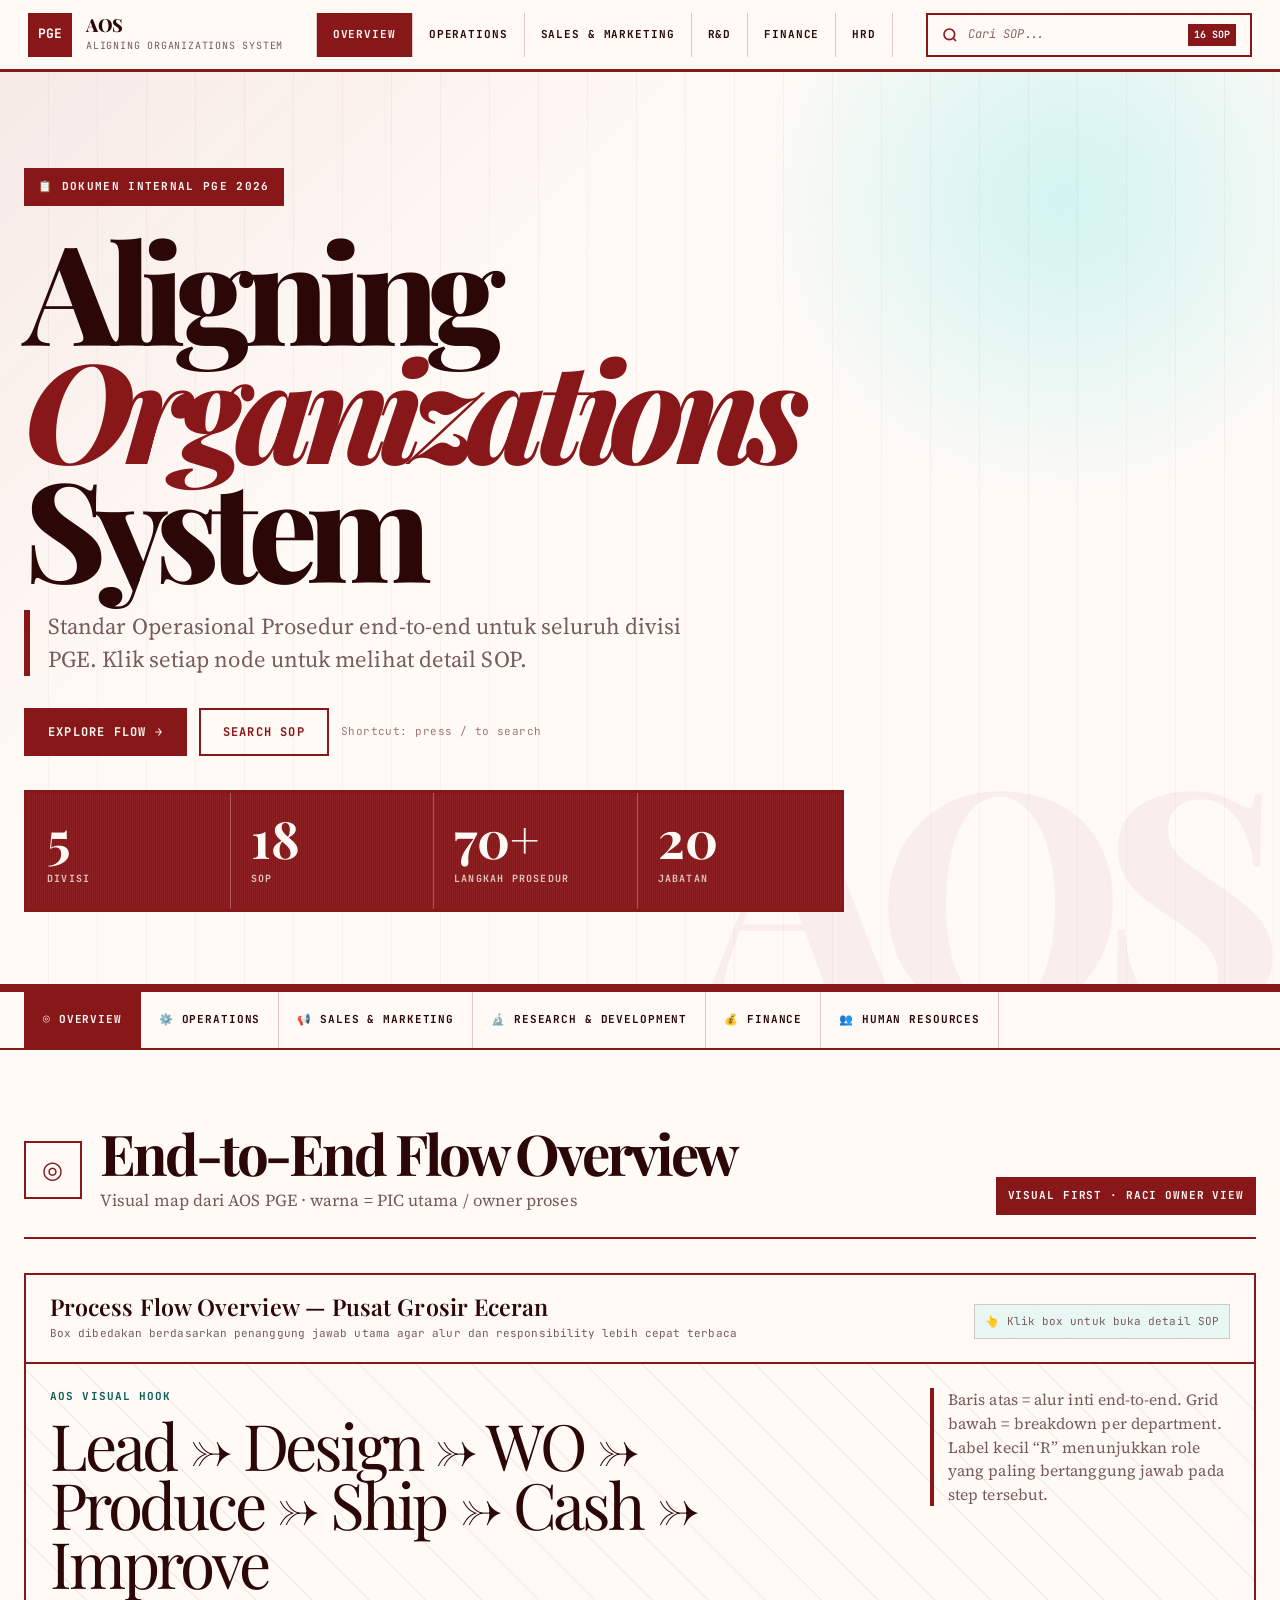
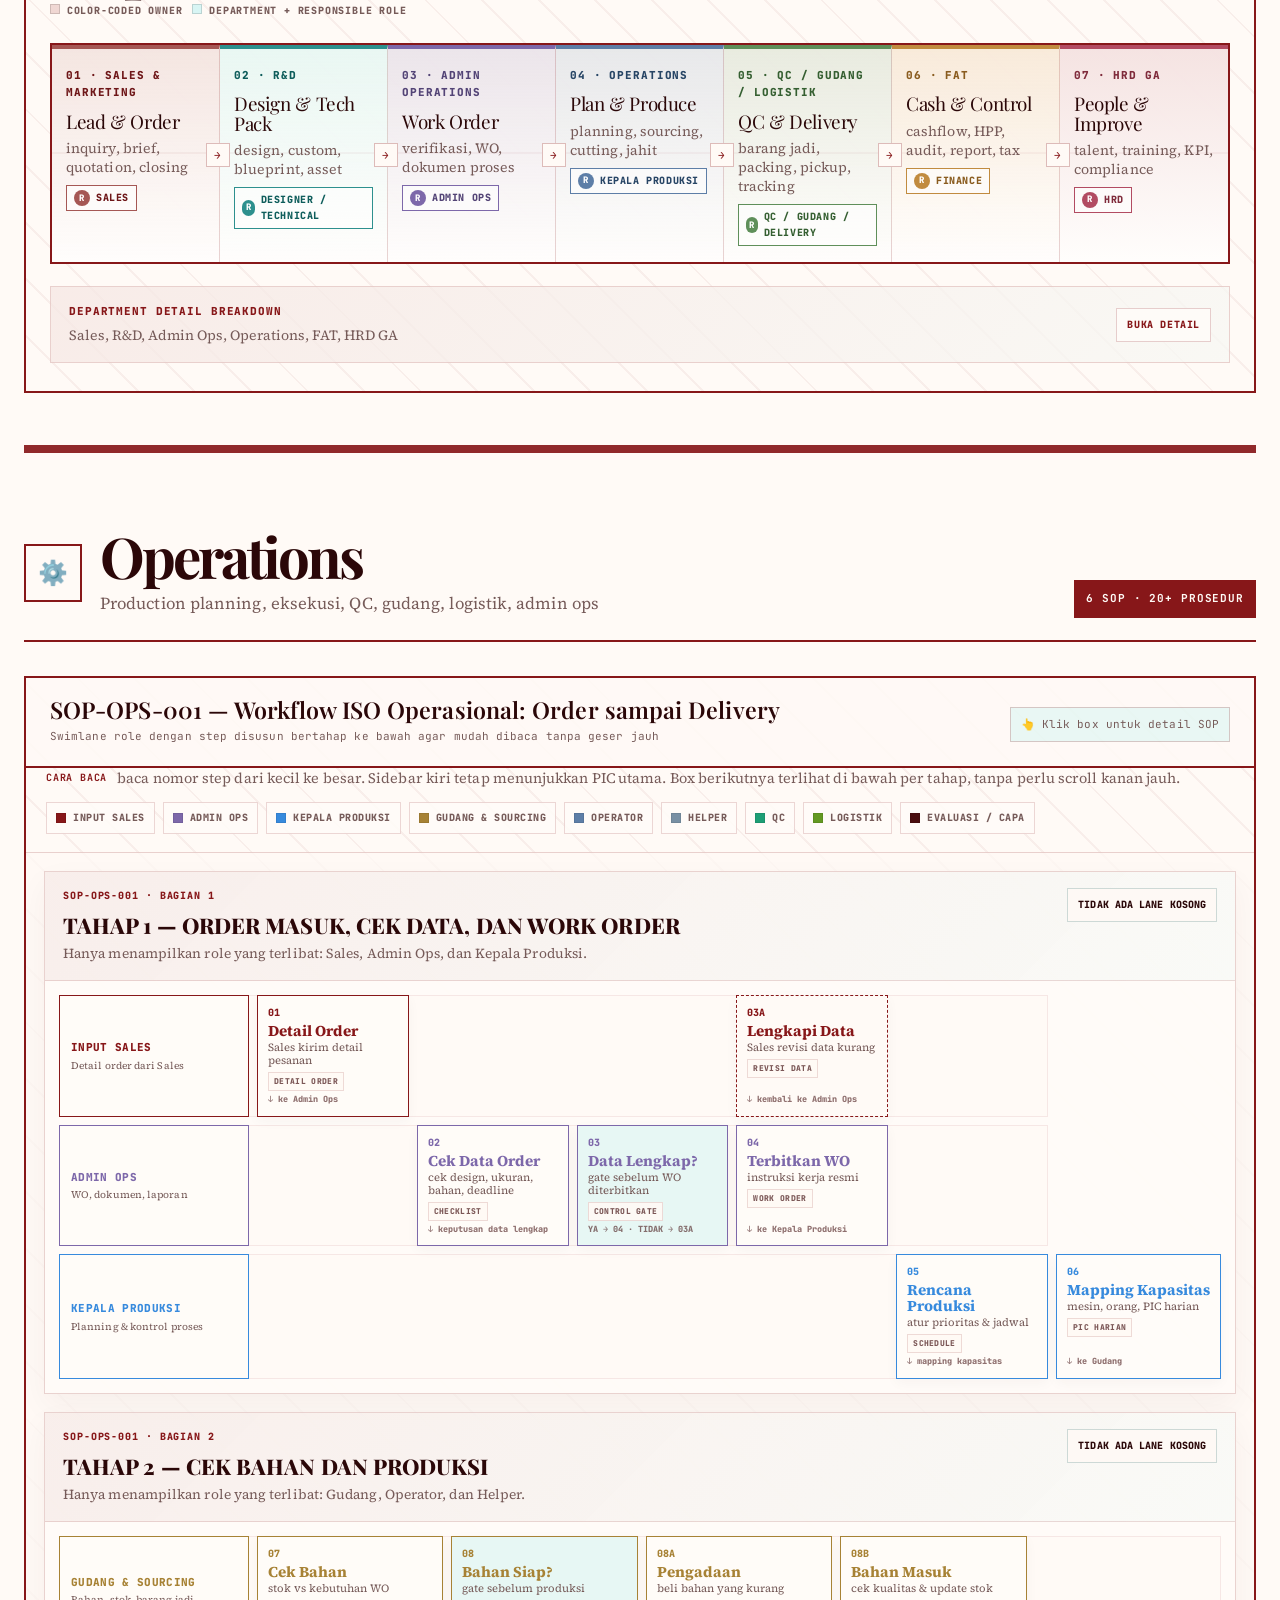
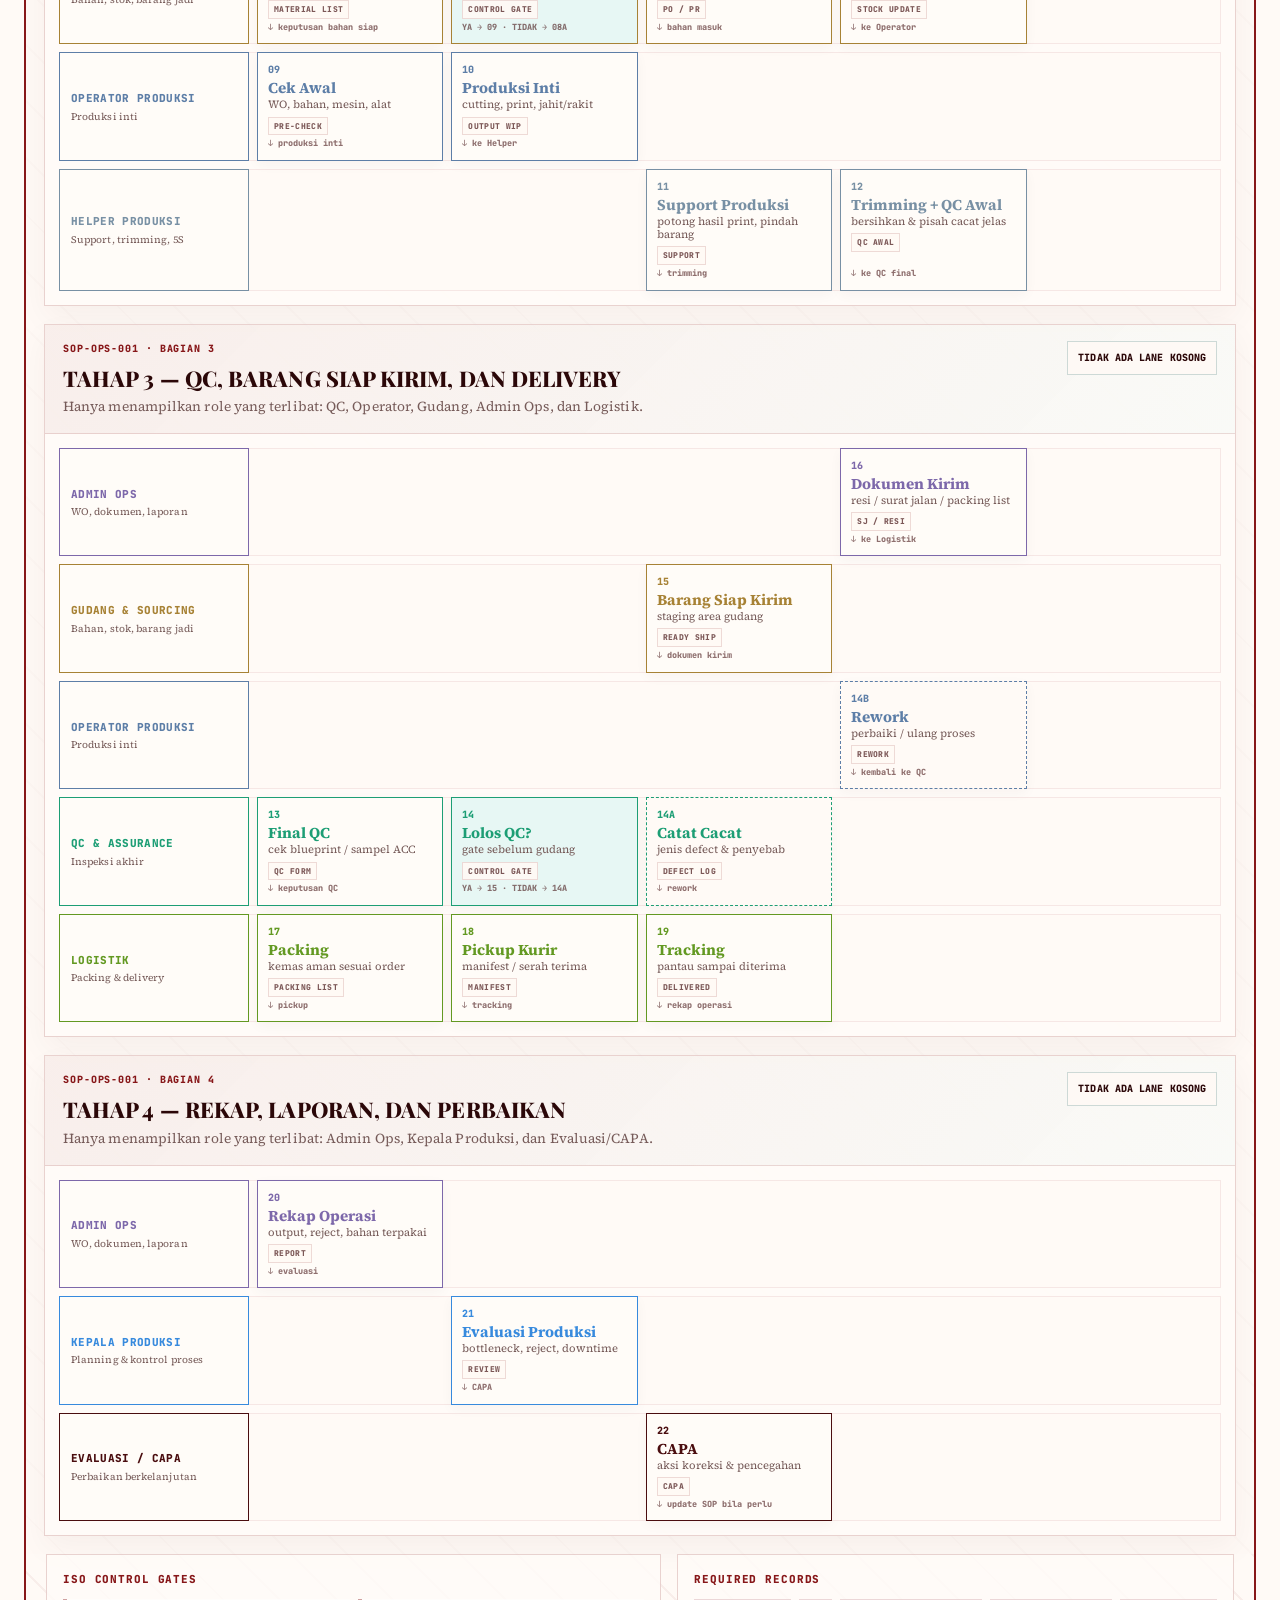
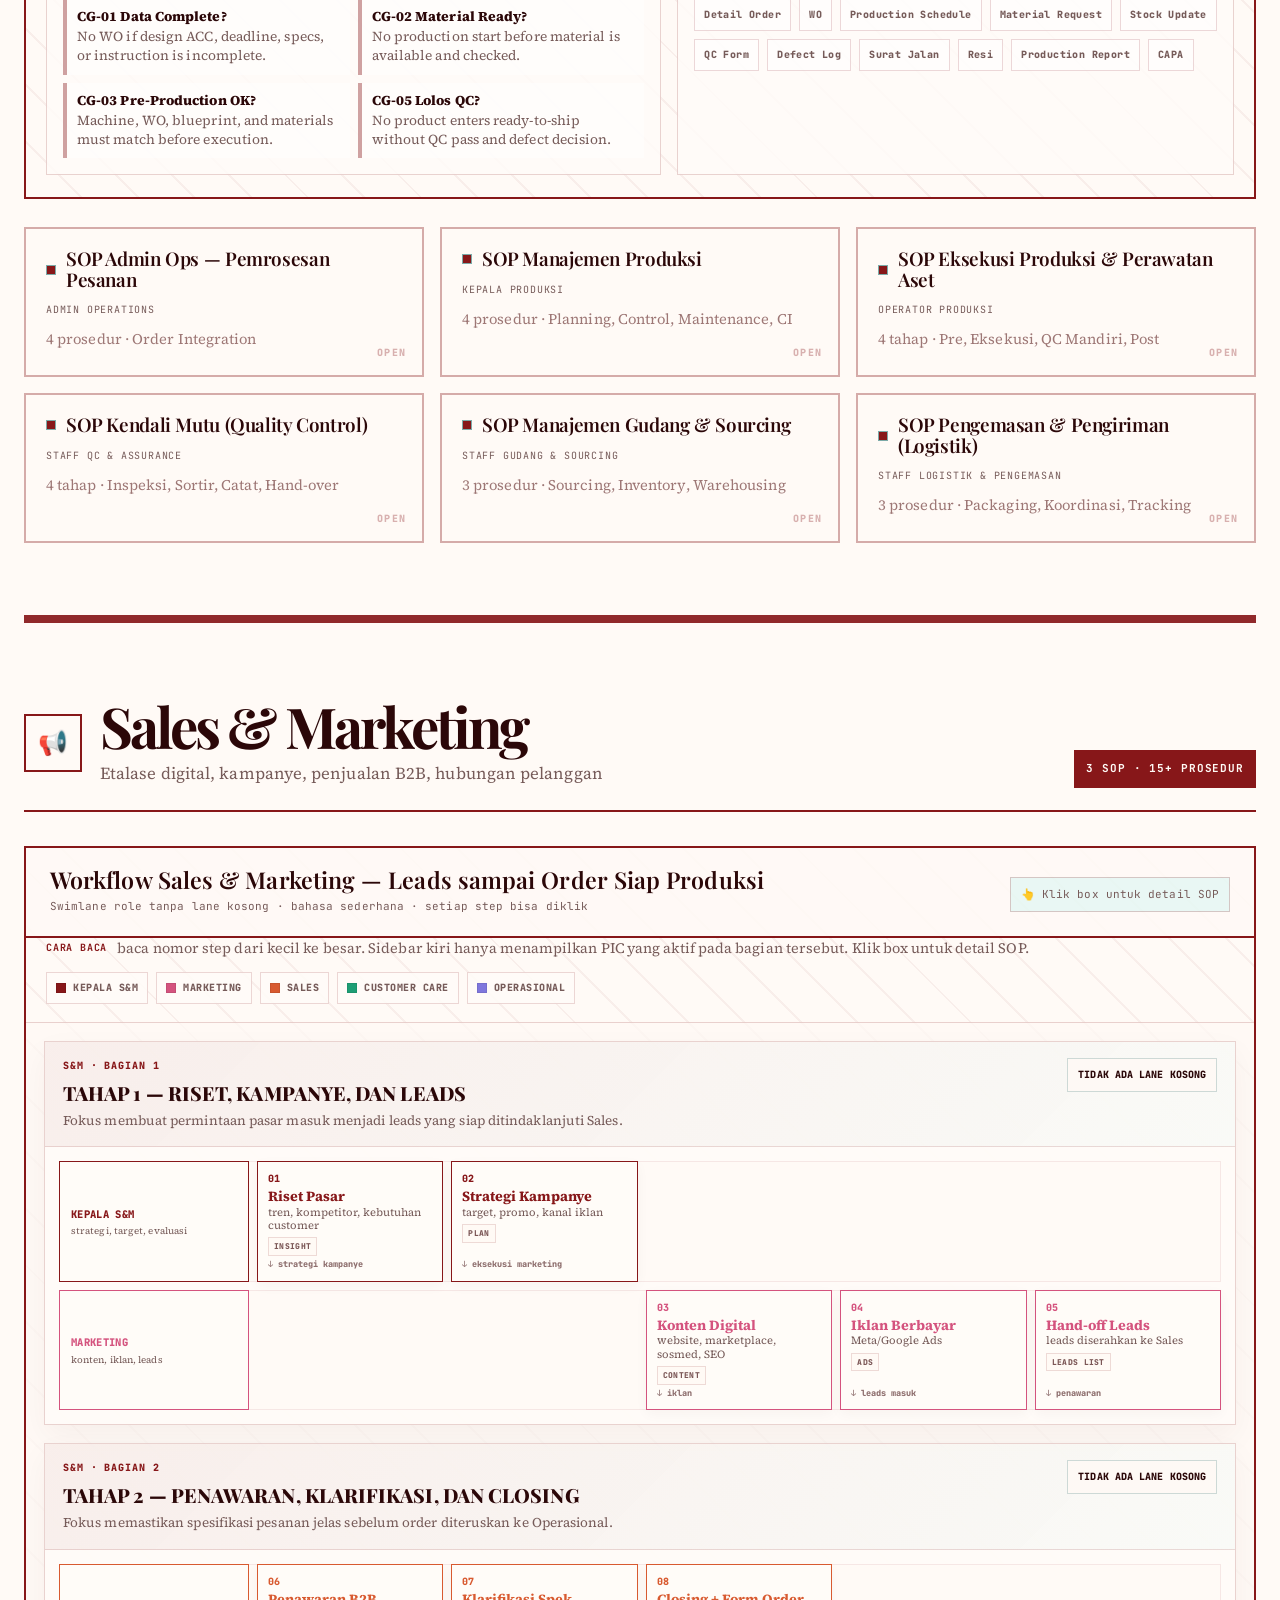
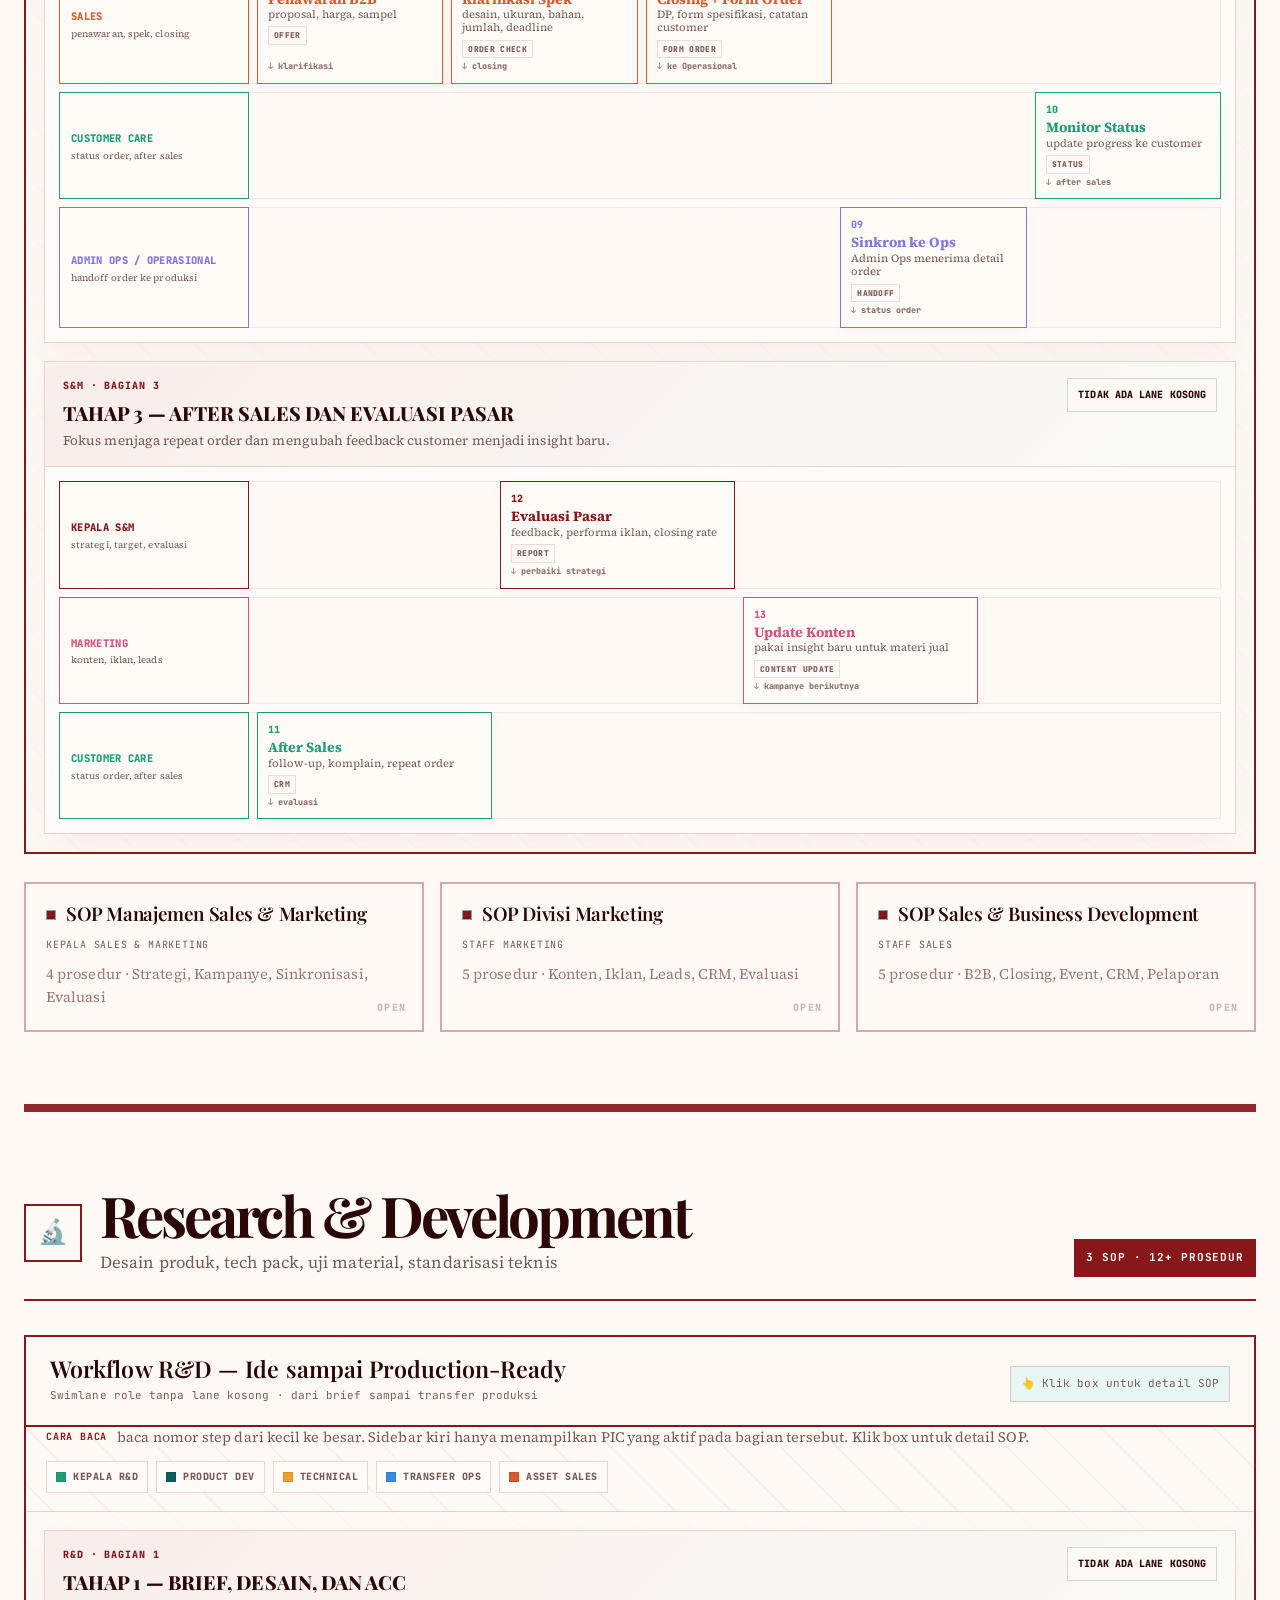
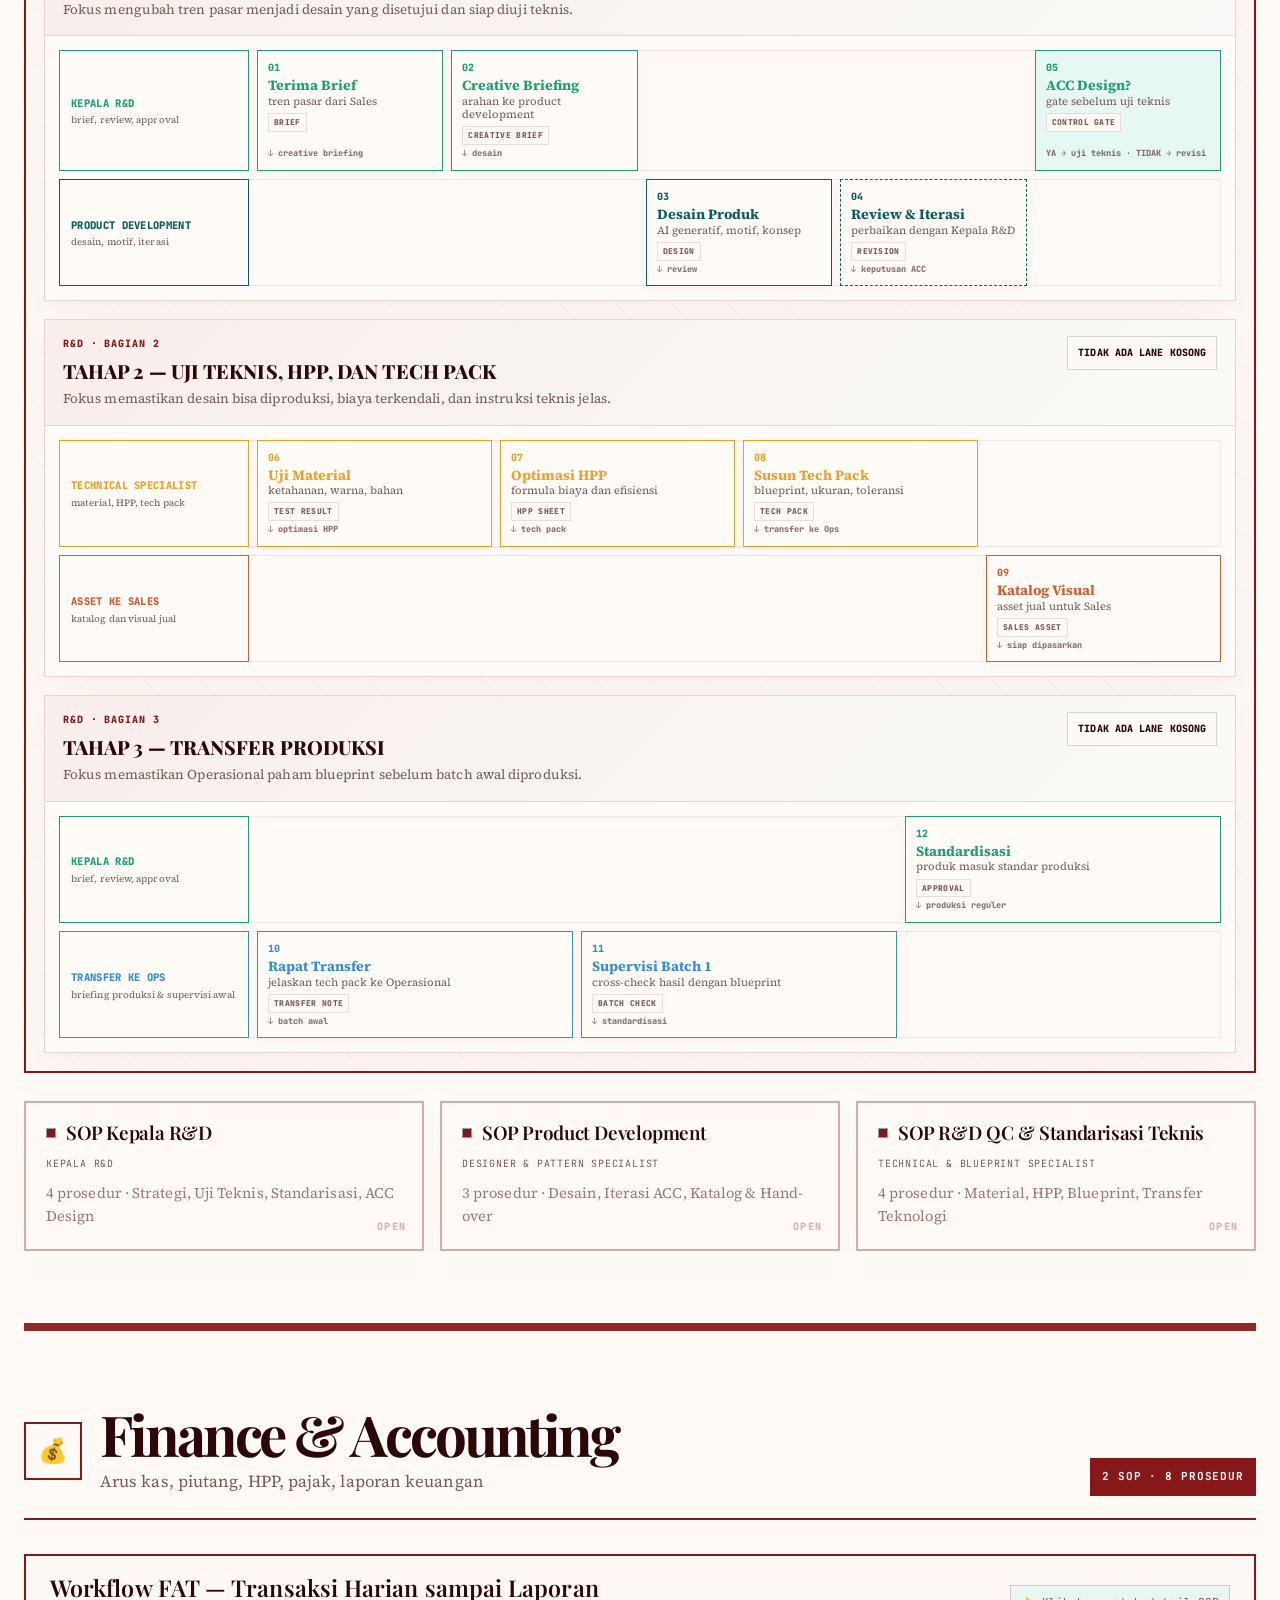
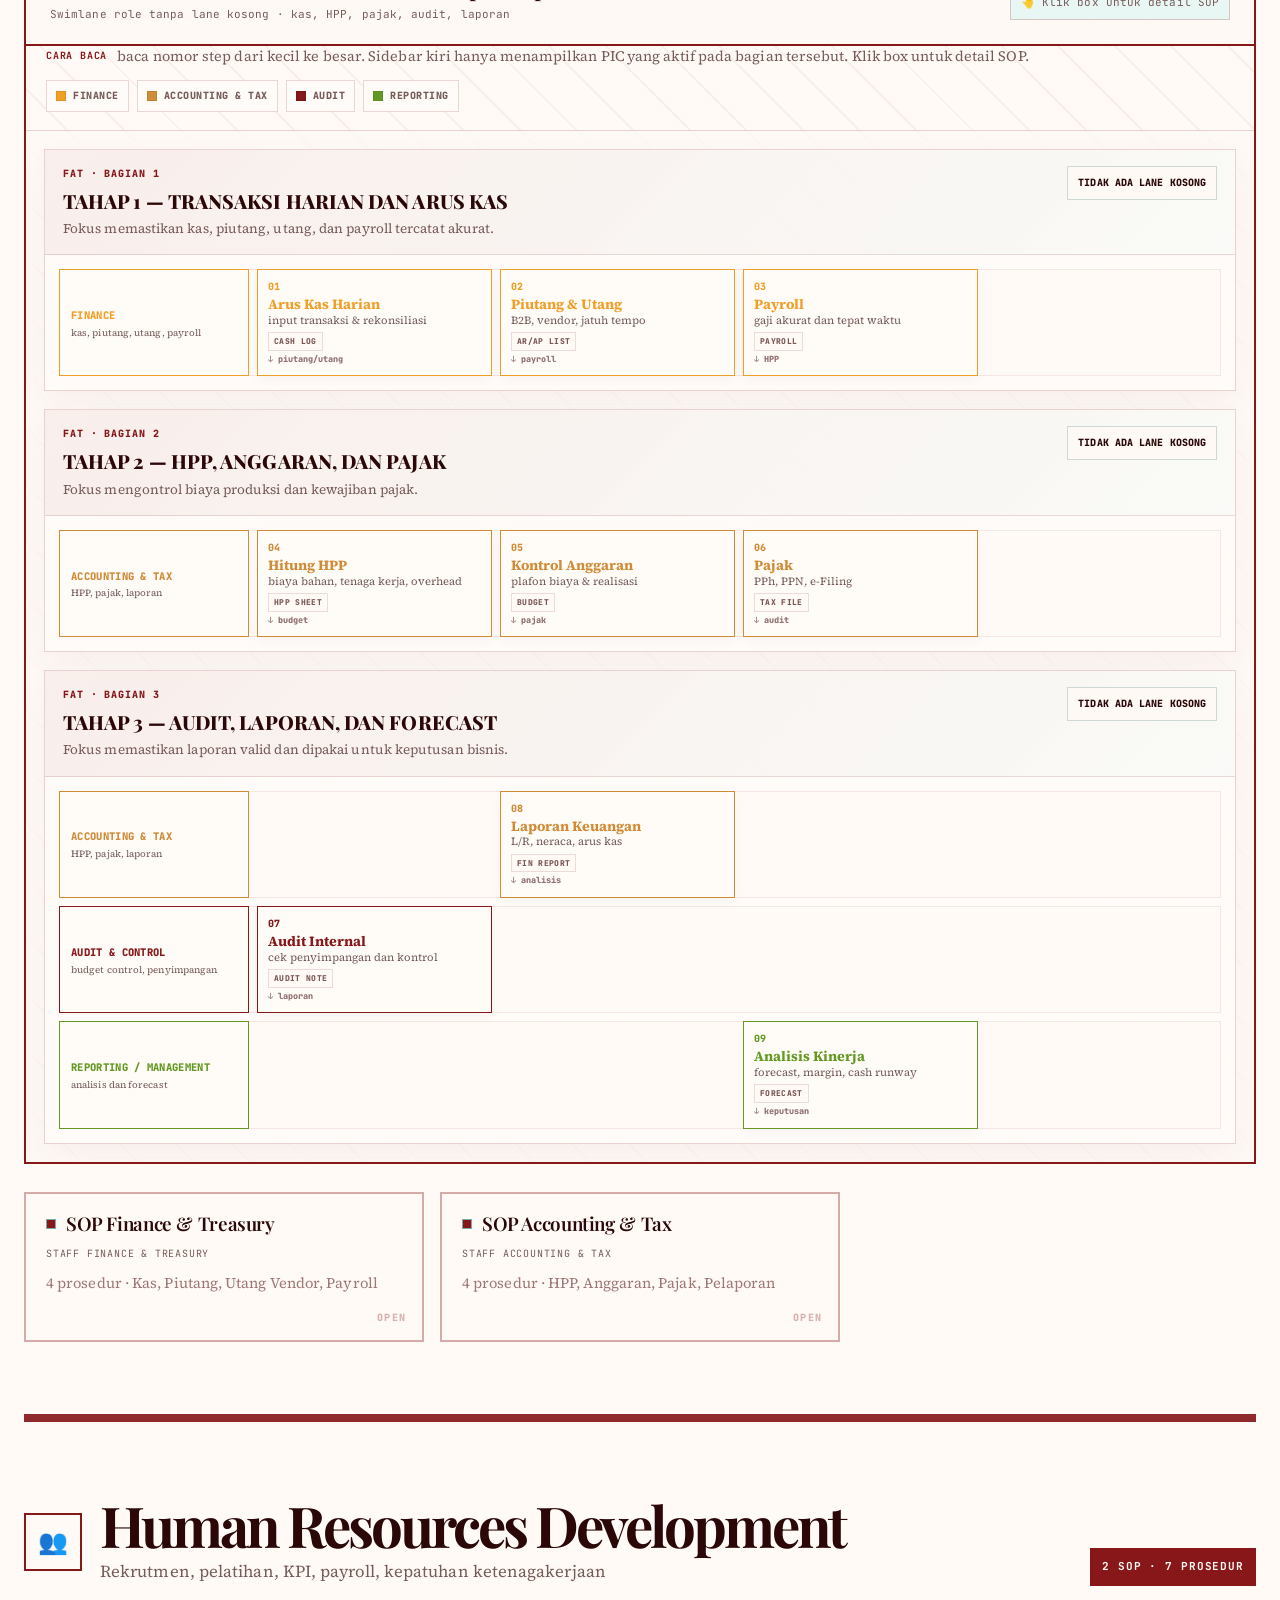
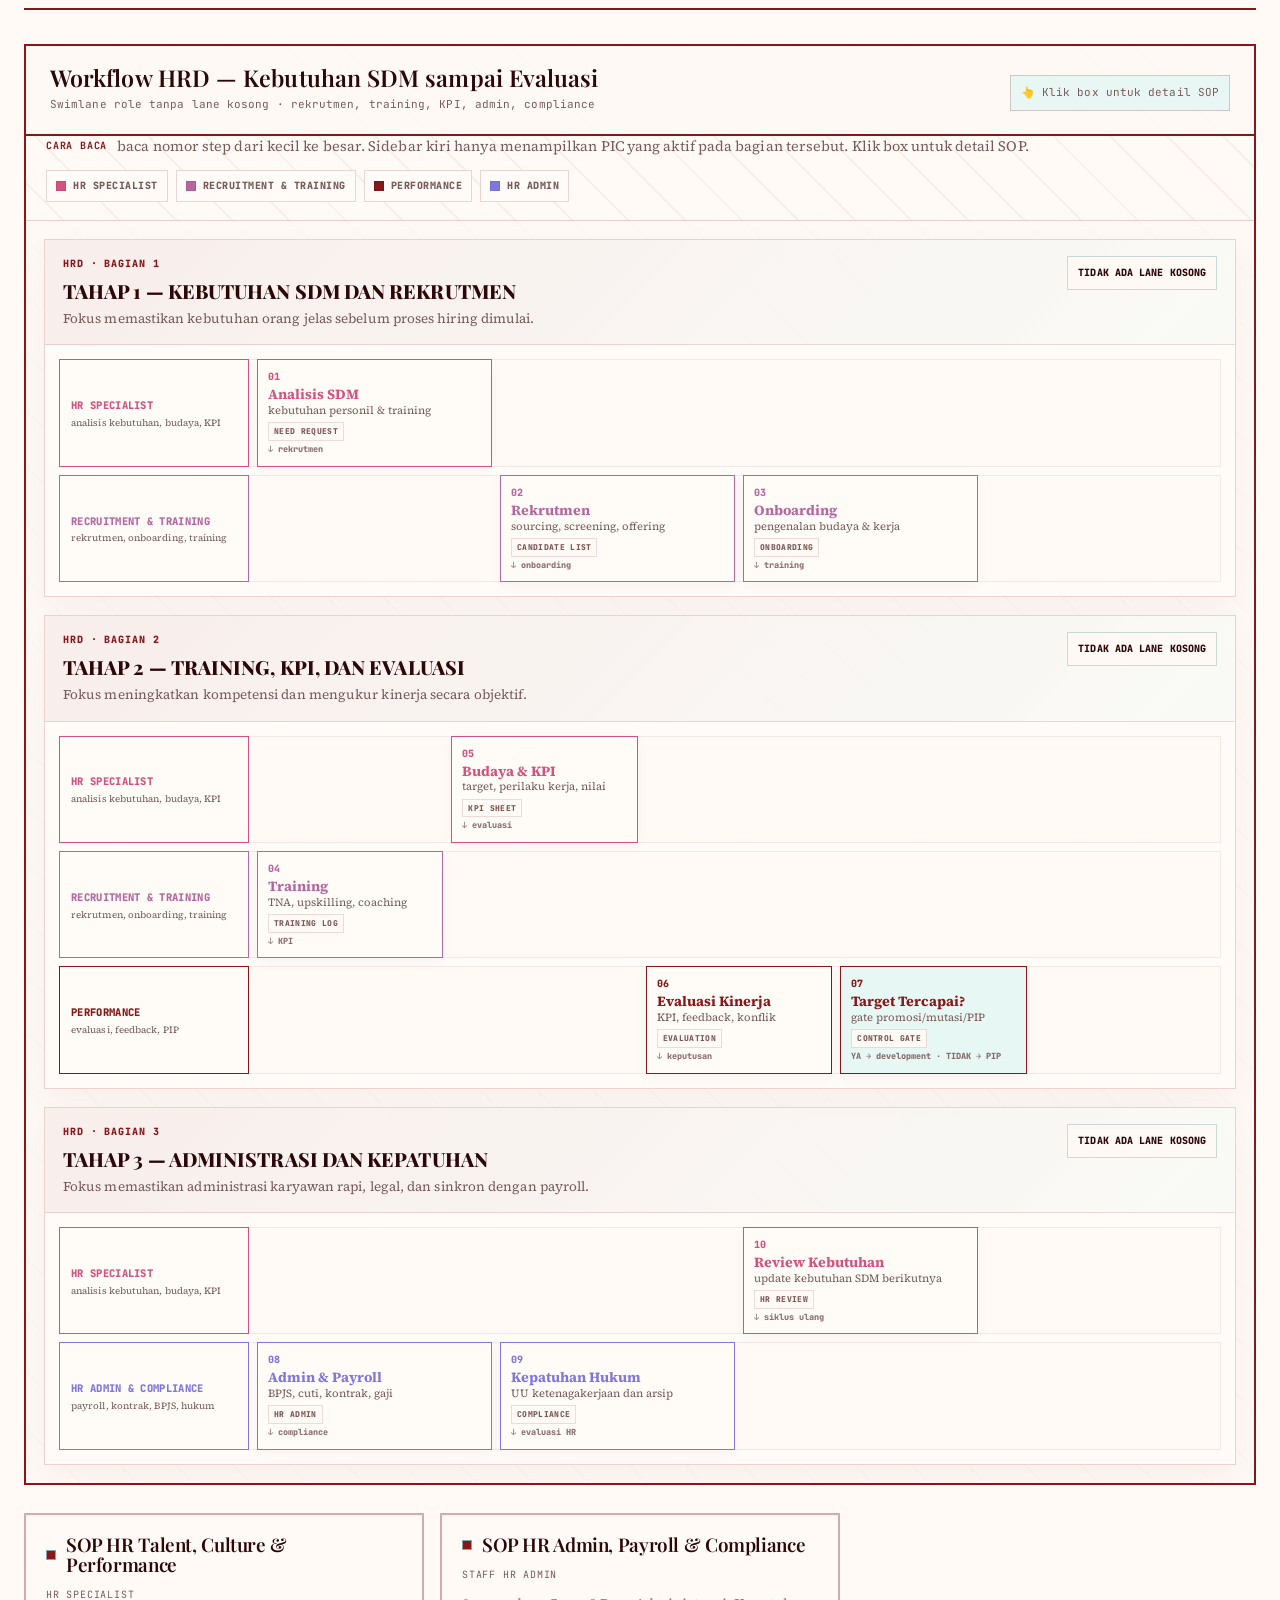
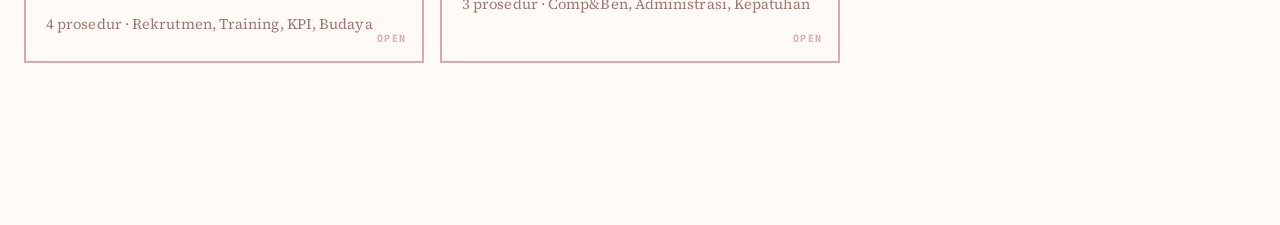
==== commit 7003eb40: "Update index.html" ====
--- a/index.html
+++ b/index.html
@@ -1098,6 +1098,249 @@
 .universal-swimlane-flow .ops-lane-label strong{font-size:10.5px}
 .universal-swimlane-flow .ops-lane-label span{font-size:9.5px}
 .universal-swimlane-flow .ops-stage{margin-bottom:0}
+
+
+/* RELATED WI TAGS INSIDE SOP DRAWER */
+.drawer-wi-block{
+  margin:0 20px 16px;
+  padding:12px 14px;
+  border:1px solid rgba(var(--wine-rgb),.16);
+  background:rgba(255,250,246,.86);
+}
+.drawer-wi-title{
+  font-family:'JetBrains Mono',monospace;
+  font-size:10px;
+  font-weight:900;
+  letter-spacing:.08em;
+  color:var(--wine);
+  text-transform:uppercase;
+  margin-bottom:8px;
+}
+.drawer-wi-tags{
+  display:flex;
+  flex-wrap:wrap;
+  gap:8px;
+}
+.wi-tag-btn{
+  border:1px solid rgba(var(--wine-rgb),.22);
+  background:rgba(255,252,249,.95);
+  color:var(--wine);
+  padding:7px 9px;
+  font-family:'JetBrains Mono',monospace;
+  font-size:10px;
+  font-weight:900;
+  letter-spacing:.05em;
+  cursor:pointer;
+}
+.wi-tag-btn:hover{
+  background:rgba(var(--wine-rgb),.08);
+  border-color:var(--wine);
+}
+
+/* LEFT EXTENDED WORK INSTRUCTION PANEL */
+.wi-panel{
+  position:fixed;
+  top:0;
+  bottom:0;
+  right:420px;
+  width:560px;
+  max-width:calc(100vw - 420px);
+  background:rgba(255,252,249,.98);
+  border-left:1px solid rgba(var(--wine-rgb),.18);
+  border-right:1px solid rgba(var(--wine-rgb),.18);
+  z-index:202;
+  overflow-y:auto;
+  transform:translateX(18px);
+  opacity:0;
+  pointer-events:none;
+  transition:opacity .2s ease, transform .2s ease;
+  box-shadow:-24px 0 45px rgba(60,9,11,.12);
+}
+.wi-panel.open{
+  transform:translateX(0);
+  opacity:1;
+  pointer-events:auto;
+}
+.wi-panel-header{
+  position:sticky;
+  top:0;
+  z-index:2;
+  background:rgba(255,252,249,.98);
+  border-bottom:1px solid rgba(var(--wine-rgb),.16);
+  padding:18px 20px 16px;
+}
+.wi-close{
+  float:right;
+  border:1px solid rgba(var(--wine-rgb),.18);
+  background:rgba(255,250,246,.92);
+  color:var(--muted);
+  padding:5px 10px;
+  cursor:pointer;
+  font-size:12px;
+}
+.wi-close:hover{color:var(--wine);border-color:var(--wine)}
+.wi-code{
+  font-family:'JetBrains Mono',monospace;
+  font-size:11px;
+  font-weight:900;
+  color:var(--wine);
+  letter-spacing:.08em;
+  text-transform:uppercase;
+}
+.wi-title{
+  margin-top:5px;
+  font-family:'Playfair Display',serif;
+  font-size:1.45rem;
+  font-weight:800;
+  color:var(--ink);
+  padding-right:95px;
+}
+.wi-body{padding:18px 20px 24px}
+.wi-meta-grid{
+  display:grid;
+  grid-template-columns:1fr 1fr;
+  gap:10px;
+  margin-bottom:14px;
+}
+.wi-meta-grid div{
+  border:1px solid rgba(var(--wine-rgb),.14);
+  background:rgba(255,250,246,.72);
+  padding:10px 12px;
+}
+.wi-meta-grid strong{
+  display:block;
+  font-family:'JetBrains Mono',monospace;
+  font-size:9px;
+  color:var(--wine);
+  letter-spacing:.08em;
+  text-transform:uppercase;
+  margin-bottom:4px;
+}
+.wi-meta-grid span{
+  color:var(--muted);
+  font-size:.88rem;
+  line-height:1.3;
+}
+.wi-purpose{
+  padding:13px 14px;
+  border-left:3px solid var(--wine);
+  background:rgba(var(--wine-rgb),.055);
+  color:var(--muted);
+  font-size:.92rem;
+  line-height:1.45;
+  margin-bottom:16px;
+}
+.wi-section-title{
+  font-family:'JetBrains Mono',monospace;
+  font-size:10px;
+  font-weight:900;
+  letter-spacing:.08em;
+  text-transform:uppercase;
+  color:var(--wine);
+  margin-bottom:10px;
+}
+.wi-step{
+  display:grid;
+  grid-template-columns:28px 1fr;
+  gap:10px;
+  padding:10px 0;
+  border-bottom:1px solid rgba(var(--wine-rgb),.10);
+}
+.wi-step-num{
+  width:24px;
+  height:24px;
+  border:1px solid rgba(var(--wine-rgb),.22);
+  display:flex;
+  align-items:center;
+  justify-content:center;
+  font-family:'JetBrains Mono',monospace;
+  font-size:10px;
+  font-weight:900;
+  color:var(--wine);
+  background:rgba(255,250,246,.82);
+}
+.wi-step-text{
+  font-size:.92rem;
+  color:var(--text);
+  line-height:1.42;
+}
+@media(max-width:980px){
+  .wi-panel{
+    right:0;
+    width:100vw;
+    max-width:100vw;
+    z-index:203;
+  }
+  .wi-meta-grid{grid-template-columns:1fr}
+}
+
+
+/* COLLAPSIBLE END-TO-END OVERVIEW DETAIL */
+.overview-toggle-block{
+  margin-top:18px;
+  border:1px solid rgba(var(--wine-rgb),.18);
+  background:rgba(255,250,246,.72);
+}
+.overview-toggle-head{
+  width:100%;
+  display:flex;
+  align-items:center;
+  justify-content:space-between;
+  gap:18px;
+  padding:16px 18px;
+  background:linear-gradient(135deg,rgba(var(--wine-rgb),.06),rgba(var(--complement-rgb),.045));
+  border:0;
+  color:var(--ink);
+  cursor:pointer;
+  text-align:left;
+}
+.overview-toggle-head span{
+  display:flex;
+  flex-direction:column;
+  gap:3px;
+}
+.overview-toggle-head strong{
+  font-family:'JetBrains Mono',monospace;
+  font-size:11px;
+  font-weight:900;
+  letter-spacing:.08em;
+  text-transform:uppercase;
+  color:var(--wine);
+}
+.overview-toggle-head small{
+  font-size:.88rem;
+  color:var(--muted);
+}
+.overview-toggle-head b{
+  flex-shrink:0;
+  border:1px solid rgba(var(--wine-rgb),.20);
+  background:rgba(255,252,249,.92);
+  padding:8px 10px;
+  font-family:'JetBrains Mono',monospace;
+  font-size:10px;
+  font-weight:900;
+  letter-spacing:.06em;
+  color:var(--wine);
+  text-transform:uppercase;
+}
+.overview-toggle-head:hover b{
+  border-color:var(--wine);
+  background:rgba(var(--wine-rgb),.07);
+}
+.overview-toggle-content{
+  display:block;
+  padding:18px;
+  border-top:1px solid rgba(var(--wine-rgb),.14);
+}
+.overview-toggle-block.is-collapsed .overview-toggle-content{
+  display:none;
+}
+.overview-toggle-block.is-collapsed{
+  margin-bottom:4px;
+}
+@media(max-width:700px){
+  .overview-toggle-head{align-items:flex-start;flex-direction:column}
+}
 </style>
 </head>
 <body>
@@ -1230,7 +1473,17 @@
 <div class="e2e-node-r">HRD</div>
 </div>
 </div>
-<div aria-label="Divisional flow overview" class="e2e-grid">
+
+
+<div class="overview-toggle-block is-collapsed" id="overview-detail-toggle">
+<button class="overview-toggle-head" onclick="toggleOverviewDetail()" type="button">
+<span>
+<strong>Department Detail Breakdown</strong>
+<small>Sales, R&amp;D, Admin Ops, Operations, FAT, HRD GA</small>
+</span>
+<b id="overview-toggle-label">Buka Detail</b>
+</button>
+<div class="overview-toggle-content" id="overview-detail-content"><div aria-label="Divisional flow overview" class="e2e-grid">
 <div class="e2e-col sm">
 <div class="e2e-col-head"><span>Sales &amp; Marketing</span><span class="e2e-col-num">Dept Owner</span></div>
 <div class="e2e-steps">
@@ -1290,8 +1543,7 @@
 <div class="e2e-step hrd" onclick="openDrawer('hrd-kpi')"><div class="e2e-step-no">05</div><div class="e2e-step-title">Evaluasi &amp; Development</div><div class="e2e-step-sub">KPI, konflik, compliance</div><div class="e2e-step-r">HRD</div></div>
 </div>
 </div>
-</div>
-<div class="e2e-legend">
+</div><div class="e2e-legend">
 <div class="e2e-legend-item"><div class="e2e-legend-swatch" style="background:rgba(135,23,25,.16);border-color:#a55754"></div><div class="e2e-legend-text"><strong>Sales &amp; Marketing</strong>Department owner · Responsible role: Marketing, Sales, Head S&amp;M</div></div>
 <div class="e2e-legend-item"><div class="e2e-legend-swatch" style="background:rgba(120,232,230,.22);border-color:#2d908e"></div><div class="e2e-legend-text"><strong>R&amp;D</strong>Department owner · Responsible role: Designer, Technical / Blueprint, Head R&amp;D</div></div>
 <div class="e2e-legend-item"><div class="e2e-legend-swatch" style="background:rgba(126,110,173,.18);border-color:#7d68aa"></div><div class="e2e-legend-text"><strong>Admin Operations</strong>Role owner · Responsible role: Admin Operations</div></div>
@@ -1300,8 +1552,7 @@
 <div class="e2e-legend-item"><div class="e2e-legend-swatch" style="background:rgba(207,139,54,.18);border-color:#c18b3f"></div><div class="e2e-legend-text"><strong>FAT</strong>Department owner · Responsible role: Finance, Accounting, Tax</div></div>
 <div class="e2e-legend-item"><div class="e2e-legend-swatch" style="background:rgba(178,75,98,.18);border-color:#b24b62"></div><div class="e2e-legend-text"><strong>HRD GA</strong>Department owner · Responsible role: HRD / General Affairs</div></div>
 <div class="e2e-legend-item"><div class="e2e-legend-swatch" style="background:linear-gradient(135deg,rgba(135,23,25,.18),rgba(120,232,230,.18));border-color:rgba(135,23,25,.35)"></div><div class="e2e-legend-text"><strong>RACI cue</strong>Warna box = owner proses. Label “R” = siapa yang paling bertanggung jawab pada step tersebut.</div></div>
-</div>
-</div>
+</div></div></div></div>
 </div>
 </section>
 <!-- ══════════════════════════════════════════════════════ -->
@@ -2350,6 +2601,22 @@
 </main>
 <!-- DETAIL DRAWER -->
 <div class="detail-overlay" id="detail-overlay" onclick="closeDrawer(event)">
+<aside aria-label="Work Instruction detail" class="wi-panel" id="wi-panel">
+<div class="wi-panel-header">
+<button class="wi-close" onclick="closeWiPanel(event)">✕ Tutup WI</button>
+<div class="wi-code" id="wi-code"></div>
+<div class="wi-title" id="wi-title"></div>
+</div>
+<div class="wi-body">
+<div class="wi-meta-grid">
+<div><strong>PIC</strong><span id="wi-pic"></span></div>
+<div><strong>Output</strong><span id="wi-output"></span></div>
+</div>
+<div class="wi-purpose" id="wi-purpose"></div>
+<div class="wi-section-title">Langkah Kerja</div>
+<div class="wi-steps" id="wi-steps"></div>
+</div>
+</aside>
 <div class="detail-drawer" id="detail-drawer">
 <div class="drawer-header">
 <button class="drawer-close" onclick="closeDrawerBtn()">✕ Tutup</button>
@@ -2357,6 +2624,10 @@
 <div class="drawer-title" id="d-title"></div>
 </div>
 <div class="drawer-purpose" id="d-purpose"></div>
+<div class="drawer-wi-block" id="d-wi-block" style="display:none">
+<div class="drawer-wi-title">Related Work Instruction</div>
+<div class="drawer-wi-tags" id="d-wi-tags"></div>
+</div>
 <div class="drawer-steps">
 <div class="drawer-steps-title">Langkah-langkah</div>
 <div id="d-steps"></div>
@@ -2365,6 +2636,15 @@
 </div>
 </div>
 <script>
+function toggleOverviewDetail(){
+  const block=document.getElementById('overview-detail-toggle');
+  const label=document.getElementById('overview-toggle-label');
+  if(!block)return;
+  const collapsed=block.classList.toggle('is-collapsed');
+  if(label)label.textContent=collapsed?'Buka Detail':'Tutup Detail';
+}
+
+
 function setActiveSection(id){
   const map={overview:0,ops:1,sm:2,rnd:3,fin:4,hrd:5};
   const index=map[id];
@@ -2474,13 +2754,2066 @@
 };
 
 let currentSopKey=null;
+
+const WI_LIBRARY = {
+  "WI-OPS-001": {
+    "title": "Verifikasi Data Order",
+    "pic": "Admin Operations",
+    "output": "Checklist order lengkap / daftar revisi data",
+    "purpose": "Memastikan data order dari Sales sudah lengkap sebelum diterbitkan menjadi Work Order.",
+    "steps": [
+      "Terima detail order dari Sales & Marketing.",
+      "Cek nama customer dan nomor kontak.",
+      "Cek jenis produk, jumlah pesanan, ukuran, bahan, warna, motif, dan desain.",
+      "Pastikan desain sudah final atau sudah ACC customer.",
+      "Cek deadline produksi dan deadline pengiriman.",
+      "Cek catatan khusus, alamat kirim, metode pengiriman, serta status pembayaran/DP jika diperlukan.",
+      "Beri status Lengkap jika semua data tersedia dan jelas.",
+      "Beri status Belum Lengkap jika ada data yang belum jelas.",
+      "Jika belum lengkap, kembalikan ke Sales dengan daftar data yang harus dilengkapi.",
+      "Jangan menerbitkan WO sebelum data lengkap."
+    ]
+  },
+  "WI-OPS-002": {
+    "title": "Pembuatan Work Order",
+    "pic": "Admin Operations",
+    "output": "Work Order resmi",
+    "purpose": "Mengubah detail order menjadi instruksi kerja resmi untuk produksi.",
+    "steps": [
+      "Pastikan order sudah berstatus Data Lengkap.",
+      "Buat nomor Work Order dengan format yang konsisten.",
+      "Masukkan nama customer, tanggal order, deadline produksi, dan deadline pengiriman.",
+      "Tulis nama produk, jumlah produk, ukuran, dan bahan yang digunakan.",
+      "Cantumkan file desain atau link desain.",
+      "Cantumkan status desain: ACC / belum ACC / template.",
+      "Tulis instruksi khusus produksi dan kebutuhan packing khusus jika ada.",
+      "Cek ulang WO sebelum dikirim.",
+      "Kirim WO kepada Kepala Produksi.",
+      "Simpan salinan WO di folder atau sistem kerja.",
+      "Update status order menjadi WO Terbit."
+    ]
+  },
+  "WI-OPS-003": {
+    "title": "Rencana Produksi Harian/Mingguan",
+    "pic": "Kepala Produksi",
+    "output": "Jadwal produksi dan target harian",
+    "purpose": "Menyusun jadwal produksi agar order selesai tepat waktu dan tidak overload.",
+    "steps": [
+      "Terima WO dari Admin Operations.",
+      "Baca detail produk, jumlah, bahan, dan deadline.",
+      "Urutkan order berdasarkan deadline terdekat.",
+      "Tandai order urgent jika deadline sangat dekat.",
+      "Kelompokkan order berdasarkan jenis produk atau proses yang sama.",
+      "Cek daftar order yang sedang berjalan.",
+      "Cek kapasitas mesin dan jumlah operator/helper yang masuk kerja.",
+      "Tentukan target produksi harian dan batch produksi.",
+      "Tentukan urutan proses: cutting, print, jahit/rakit, trimming, QC.",
+      "Tentukan PIC untuk setiap proses.",
+      "Bagikan jadwal ke Operator, Helper, Gudang, QC, dan Logistik jika diperlukan.",
+      "Update jadwal jika ada kendala mesin, bahan, atau order urgent.",
+      "Informasikan perubahan jadwal kepada Admin Ops."
+    ]
+  },
+  "WI-OPS-004": {
+    "title": "Mapping Kapasitas Produksi",
+    "pic": "Kepala Produksi",
+    "output": "PIC harian, kapasitas harian, dan potensi bottleneck",
+    "purpose": "Menentukan kemampuan produksi harian berdasarkan mesin, tenaga kerja, dan beban order.",
+    "steps": [
+      "Catat jumlah mesin yang aktif.",
+      "Catat mesin yang sedang rusak atau maintenance.",
+      "Catat jumlah operator dan helper yang hadir.",
+      "Tentukan kapasitas per proses: cutting, printing, jahit/rakit, trimming, QC, dan packing.",
+      "Bandingkan kapasitas dengan jumlah order.",
+      "Identifikasi proses yang paling berisiko menjadi bottleneck.",
+      "Jika kapasitas cukup, lanjutkan jadwal normal.",
+      "Jika kapasitas tidak cukup, ubah prioritas order, pecah batch, tambah jam kerja, atau pindah PIC.",
+      "Informasikan potensi keterlambatan ke Admin Ops jika berdampak pada customer.",
+      "Catat hasil mapping kapasitas di jadwal produksi."
+    ]
+  },
+  "WI-OPS-005": {
+    "title": "Cek Kesiapan Bahan",
+    "pic": "Gudang & Sourcing",
+    "output": "Status bahan siap / kurang / tidak sesuai",
+    "purpose": "Memastikan bahan tersedia dan sesuai standar sebelum produksi dimulai.",
+    "steps": [
+      "Terima kebutuhan bahan dari WO atau jadwal produksi.",
+      "Cek jenis dan jumlah bahan yang dibutuhkan.",
+      "Cek stok fisik di gudang.",
+      "Cek stok di catatan atau sistem.",
+      "Cocokkan stok fisik dengan stok sistem.",
+      "Cek kualitas bahan: tidak rusak, tidak kotor, warna sesuai, ukuran sesuai, dan bahan sesuai standar.",
+      "Jika bahan cukup dan sesuai, beri status Bahan Siap.",
+      "Jika bahan kurang, beri status Bahan Kurang.",
+      "Jika bahan ada tetapi tidak sesuai standar, beri status Bahan Tidak Sesuai.",
+      "Informasikan status bahan kepada Kepala Produksi.",
+      "Catat bahan yang keluar untuk produksi."
+    ]
+  },
+  "WI-OPS-006": {
+    "title": "Sourcing & Pembelian Bahan",
+    "pic": "Gudang & Sourcing",
+    "output": "Bahan masuk, stok ter-update, bahan siap produksi",
+    "purpose": "Memenuhi kebutuhan bahan produksi dengan bahan yang sesuai standar.",
+    "steps": [
+      "Terima informasi bahan kurang dari hasil cek stok.",
+      "Cek spesifikasi bahan yang dibutuhkan.",
+      "Cek supplier yang biasa digunakan.",
+      "Bandingkan harga, kualitas, dan estimasi kedatangan.",
+      "Pilih supplier yang paling sesuai.",
+      "Buat daftar pembelian bahan.",
+      "Ajukan pembelian kepada Kepala Produksi atau pihak yang berwenang.",
+      "Lakukan pemesanan ke supplier.",
+      "Saat bahan datang, cek jumlah dan kualitas bahan.",
+      "Cocokkan bahan datang dengan pesanan.",
+      "Jika bahan sesuai, masukkan ke stok.",
+      "Jika bahan tidak sesuai, pisahkan dan laporkan ke Kepala Produksi.",
+      "Update stok gudang dan informasikan bahan siap."
+    ]
+  },
+  "WI-OPS-007": {
+    "title": "Pre-Production Check",
+    "pic": "Operator Produksi",
+    "output": "Pre-check selesai dan produksi siap dimulai",
+    "purpose": "Memastikan operator siap produksi sesuai WO dan tidak terjadi kesalahan di awal.",
+    "steps": [
+      "Terima WO dari Kepala Produksi atau Admin Ops.",
+      "Baca nama produk, jumlah order, ukuran, bahan, desain/blueprint, dan instruksi khusus.",
+      "Ambil bahan dari area yang ditentukan.",
+      "Cek bahan sudah sesuai WO.",
+      "Cek alat kerja yang dibutuhkan.",
+      "Cek kondisi mesin sebelum digunakan.",
+      "Bersihkan mesin dari sisa produksi sebelumnya.",
+      "Lakukan warming-up mesin jika diperlukan.",
+      "Jika mesin bermasalah, jangan mulai produksi.",
+      "Laporkan masalah mesin kepada Kepala Produksi.",
+      "Jika semua siap, mulai proses produksi sesuai jadwal."
+    ]
+  },
+  "WI-OPS-008": {
+    "title": "Eksekusi Produksi Inti",
+    "pic": "Operator Produksi",
+    "output": "Produk WIP / barang hasil produksi",
+    "purpose": "Menjalankan proses produksi sesuai WO, blueprint, dan SOP.",
+    "steps": [
+      "Pastikan WO sudah dibaca dan dipahami.",
+      "Pastikan bahan sudah sesuai.",
+      "Jalankan proses sesuai urutan kerja yang ditentukan.",
+      "Untuk cutting: ikuti ukuran/pola, pastikan potongan presisi, dan pisahkan potongan cacat.",
+      "Untuk print: pastikan file desain benar, posisi cetak benar, warna tajam, dan motif tidak blur/bergeser.",
+      "Untuk jahit/rakit: ikuti pola, pastikan sambungan rapi, dan pastikan kekuatan jahitan cukup.",
+      "Jangan mengubah metode kerja tanpa izin Kepala Produksi.",
+      "Jika ada kendala teknis, hentikan proses sementara dan laporkan.",
+      "Pisahkan barang cacat dari barang OK.",
+      "Catat jumlah produk selesai dan jumlah produk bermasalah.",
+      "Serahkan hasil kerja ke Helper atau QC sesuai alur."
+    ]
+  },
+  "WI-OPS-009": {
+    "title": "Support Produksi, Trimming, dan 5S",
+    "pic": "Helper Produksi",
+    "output": "Produk rapi, area kerja bersih, alur produksi lancar",
+    "purpose": "Membantu operator agar alur produksi tidak macet dan area kerja tetap rapi.",
+    "steps": [
+      "Terima arahan dari Operator atau Kepala Produksi.",
+      "Siapkan bahan bantu yang dibutuhkan operator.",
+      "Pindahkan barang dari satu stasiun kerja ke stasiun berikutnya.",
+      "Untuk hasil print, lakukan pemotongan sesuai garis pola.",
+      "Susun hasil potong berdasarkan ukuran atau kode produksi.",
+      "Untuk hasil jahit, bersihkan sisa benang.",
+      "Cek cepat apakah ada jahitan loncat, robek, atau tidak rapi.",
+      "Pisahkan barang yang terlihat cacat ke area revisi.",
+      "Serahkan barang OK ke proses berikutnya.",
+      "Bersihkan sisa potongan kain, benang, debu, atau sisa print.",
+      "Kembalikan alat kerja ke tempat semula.",
+      "Buang limbah sesuai kategori."
+    ]
+  },
+  "WI-OPS-010": {
+    "title": "First-Line QC",
+    "pic": "Operator Produksi / Helper Produksi",
+    "output": "Barang OK menuju Final QC, barang cacat masuk area revisi",
+    "purpose": "Menangkap cacat sejak awal sebelum masuk Final QC.",
+    "steps": [
+      "Cek hasil kerja sendiri sebelum diserahkan ke tahap berikutnya.",
+      "Untuk hasil cutting, cek ukuran dan kerapian potongan.",
+      "Untuk hasil print, cek warna, ketajaman motif, posisi cetak, dan kebersihan.",
+      "Untuk hasil jahit/rakit, cek sambungan, kekuatan, dan kerapian.",
+      "Cek apakah ada noda, robek, salah ukuran, atau bagian kurang lengkap.",
+      "Pisahkan barang OK dan barang bermasalah.",
+      "Barang OK diserahkan ke QC.",
+      "Barang bermasalah diletakkan di area revisi.",
+      "Laporkan jumlah barang OK dan barang bermasalah kepada Kepala Produksi.",
+      "Jangan mencampur barang reject dengan barang OK."
+    ]
+  },
+  "WI-OPS-011": {
+    "title": "Final QC dan Keputusan Lolos QC",
+    "pic": "Staff QC & Assurance",
+    "output": "QC Form, barang lolos QC, barang reject/rework",
+    "purpose": "Memastikan hanya barang sesuai standar yang boleh masuk proses kirim.",
+    "steps": [
+      "Terima batch produk dari Produksi atau Helper.",
+      "Cocokkan produk dengan WO.",
+      "Cocokkan produk dengan blueprint atau sampel ACC.",
+      "Cek jumlah, ukuran, kebersihan, hasil cetak/motif, warna, jahitan/rakitan, dan kelengkapan aksesoris.",
+      "Cek fungsi produk jika ada bagian yang harus berfungsi.",
+      "Beri status Lolos QC jika semua standar terpenuhi.",
+      "Beri status Tidak Lolos QC jika ada cacat.",
+      "Tempelkan label atau tanda Lolos QC pada barang OK.",
+      "Pisahkan barang tidak lolos QC ke area defect/rework.",
+      "Informasikan jumlah lolos dan reject kepada Admin Ops."
+    ]
+  },
+  "WI-OPS-012": {
+    "title": "Pencatatan Defect dan Rework",
+    "pic": "Staff QC & Assurance + Operator Produksi",
+    "output": "Defect Log, instruksi rework, status akhir barang",
+    "purpose": "Mencatat cacat produksi dan memastikan perbaikan dilakukan dengan jelas.",
+    "steps": [
+      "Ambil barang yang tidak lolos QC.",
+      "Identifikasi jenis cacat.",
+      "Kategorikan cacat: salah ukuran, hasil print blur, warna tidak sesuai, jahitan tidak rapi, bahan rusak, atau aksesoris kurang.",
+      "Catat jumlah barang cacat.",
+      "Catat penyebab sementara jika diketahui.",
+      "Tentukan status barang: bisa diperbaiki, harus produksi ulang, atau reject total.",
+      "Jika bisa diperbaiki, tulis instruksi rework dengan jelas.",
+      "Serahkan barang rework ke Operator atau Helper.",
+      "Operator melakukan perbaikan sesuai instruksi.",
+      "Setelah diperbaiki, barang dikembalikan ke QC.",
+      "QC melakukan pengecekan ulang dan update status akhir.",
+      "Laporkan defect berulang kepada Kepala Produksi."
+    ]
+  },
+  "WI-OPS-013": {
+    "title": "Barang Jadi Siap Kirim",
+    "pic": "Gudang & Sourcing",
+    "output": "Barang siap kirim di staging area",
+    "purpose": "Menata barang lolos QC agar tidak tertukar sebelum dikirim.",
+    "steps": [
+      "Terima barang yang sudah berstatus Lolos QC.",
+      "Cek jumlah barang sesuai informasi dari QC.",
+      "Cek nama customer atau nomor order.",
+      "Kelompokkan barang berdasarkan nama pemesan, tanggal kirim, nomor resi, atau jenis pengiriman.",
+      "Letakkan barang di area Siap Kirim.",
+      "Pastikan barang tidak tercampur dengan barang WIP atau reject.",
+      "Beri label pada barang atau area penyimpanan.",
+      "Informasikan kepada Admin Ops bahwa barang siap dibuatkan dokumen kirim.",
+      "Serahkan barang ke Logistik sesuai daftar pengiriman."
+    ]
+  },
+  "WI-OPS-014": {
+    "title": "Dokumen Pengiriman",
+    "pic": "Admin Operations",
+    "output": "Resi, Surat Jalan, Packing List",
+    "purpose": "Menyiapkan resi, surat jalan, dan packing list yang benar.",
+    "steps": [
+      "Terima informasi barang lolos QC dari QC/Gudang.",
+      "Cek nama customer, alamat pengiriman, dan nomor telepon customer.",
+      "Cek jumlah barang, jenis produk, dan metode pengiriman.",
+      "Untuk pesanan eceran, cetak resi dari sistem marketplace/ekspedisi.",
+      "Untuk pesanan grosir, buat surat jalan.",
+      "Buat packing list jika diperlukan.",
+      "Cek ulang alamat, nama, dan jumlah barang.",
+      "Serahkan dokumen kepada Logistik.",
+      "Simpan salinan dokumen pengiriman.",
+      "Update status order menjadi Siap Packing / Siap Kirim."
+    ]
+  },
+  "WI-OPS-015": {
+    "title": "Packing, Pickup, dan Tracking",
+    "pic": "Staff Logistik & Pengemasan",
+    "output": "Paket terkirim, manifest, status tracking",
+    "purpose": "Memastikan barang dikemas aman dan terkirim tepat waktu.",
+    "steps": [
+      "Ambil barang dari area Siap Kirim.",
+      "Ambil resi, surat jalan, atau packing list dari Admin Ops.",
+      "Cocokkan barang dengan dokumen kirim.",
+      "Pastikan jumlah dan jenis barang sesuai.",
+      "Pilih material packing sesuai produk: bubble wrap, box kardus, polymailer, atau pelindung tambahan jika fragile.",
+      "Kemas barang dengan rapi dan aman.",
+      "Tempel resi dengan posisi jelas.",
+      "Tambahkan label fragile jika diperlukan.",
+      "Pisahkan paket berdasarkan jenis kurir.",
+      "Lakukan booking pickup atau koordinasi dengan kurir.",
+      "Saat kurir mengambil barang, pastikan paket dipindai atau dicatat.",
+      "Simpan bukti pickup atau manifest.",
+      "Pantau status pengiriman minimal 2 kali sehari.",
+      "Jika status tidak bergerak, laporkan ke Admin Ops.",
+      "Jika paket bermasalah, hubungi CS ekspedisi.",
+      "Update status ketika paket sudah delivered."
+    ]
+  },
+  "WI-OPS-016": {
+    "title": "Rekap Operasional",
+    "pic": "Admin Operations",
+    "output": "Laporan produksi, laporan reject, laporan bahan, data HPP",
+    "purpose": "Mencatat hasil produksi, reject, dan penggunaan bahan agar data operasional akurat.",
+    "steps": [
+      "Terima laporan hasil produksi dari Kepala Produksi.",
+      "Terima data barang lolos QC dari QC.",
+      "Terima data reject/rework dari QC.",
+      "Terima data penggunaan bahan dari Gudang.",
+      "Input jumlah produksi selesai, jumlah reject, jumlah rework, bahan keluar, dan sisa bahan jika ada.",
+      "Cocokkan bahan keluar dengan output produksi.",
+      "Tandai jika ada selisih tidak wajar.",
+      "Buat rekap mingguan.",
+      "Serahkan rekap kepada Finance/Accounting untuk perhitungan HPP.",
+      "Informasikan keterlambatan atau kendala produksi kepada Sales jika berdampak ke customer."
+    ]
+  },
+  "WI-OPS-017": {
+    "title": "Evaluasi Produksi dan CAPA",
+    "pic": "Kepala Produksi",
+    "output": "CAPA, action plan, update SOP/WI bila diperlukan",
+    "purpose": "Mengurangi defect, bottleneck, downtime, dan pemborosan biaya produksi.",
+    "steps": [
+      "Kumpulkan data produksi mingguan.",
+      "Kumpulkan data reject, rework, downtime mesin, dan keterlambatan order.",
+      "Identifikasi defect yang paling sering terjadi.",
+      "Identifikasi proses yang paling sering menjadi bottleneck.",
+      "Analisis penyebab masalah.",
+      "Tentukan tindakan koreksi untuk masalah yang sudah terjadi.",
+      "Tentukan tindakan pencegahan agar masalah tidak berulang.",
+      "Tunjuk PIC pelaksana perbaikan.",
+      "Tentukan deadline perbaikan.",
+      "Uji coba perbaikan pada skala kecil.",
+      "Jika berhasil, masukkan ke SOP atau WI standar.",
+      "Jika belum berhasil, lakukan evaluasi ulang.",
+      "Laporkan hasil evaluasi kepada Manajer/Owner."
+    ]
+  },
+  "WI-SM-001": {
+    "title": "Riset Pasar & Analisis Tren",
+    "pic": "Marketing / Kepala Sales & Marketing",
+    "output": "Laporan insight pasar, tren motif/produk, dan masukan untuk R&D",
+    "purpose": "Mengumpulkan dan merapikan data kebutuhan pasar agar strategi konten, campaign, sales, dan pengembangan produk lebih tepat sasaran.",
+    "steps": [
+      "Tentukan tujuan riset, misalnya mencari tren produk, motif, harga, kebutuhan B2B, atau alasan pelanggan membeli.",
+      "Tentukan sumber data: marketplace, media sosial, website kompetitor, chat customer, hasil penjualan, dan feedback Sales.",
+      "Kumpulkan minimal 5–10 contoh produk, desain, campaign, atau kebutuhan customer yang sedang sering muncul.",
+      "Catat pola yang berulang, seperti motif yang sering dicari, produk yang banyak ditanya, kisaran harga, dan kebutuhan acara.",
+      "Bandingkan temuan dengan produk PGE yang sudah ada.",
+      "Tandai peluang produk atau konten yang bisa dikembangkan.",
+      "Pisahkan insight menjadi kategori: produk, motif, harga, target customer, channel, dan masalah pelanggan.",
+      "Buat ringkasan temuan dalam format laporan singkat.",
+      "Serahkan insight yang berhubungan dengan produk/desain kepada R&D.",
+      "Gunakan insight yang berhubungan dengan demand untuk ide konten, campaign, dan materi penjualan.",
+      "Review hasil riset minimal satu kali setiap bulan atau saat ada momentum besar."
+    ]
+  },
+  "WI-SM-002": {
+    "title": "Perencanaan Campaign & Promo Musiman",
+    "pic": "Kepala Sales & Marketing / Marketing",
+    "output": "Campaign brief, timeline promo, target, budget, dan materi promosi",
+    "purpose": "Membuat campaign yang terencana, sesuai momentum pasar, dan memiliki target yang jelas.",
+    "steps": [
+      "Tentukan momentum campaign, misalnya Lebaran, Natal, Imlek, tahun ajaran baru, event perusahaan, atau promo akhir tahun.",
+      "Tentukan target campaign: awareness, leads, closing, repeat order, atau menghabiskan stok tertentu.",
+      "Tentukan target audience, misalnya perusahaan, rumah sakit, sekolah, komunitas, reseller, atau customer eceran.",
+      "Tentukan produk utama yang akan dipromosikan.",
+      "Tentukan pesan utama atau value yang ingin dikomunikasikan.",
+      "Tentukan bentuk promo: diskon, bundling, bonus desain, gratis sampel, atau harga grosir.",
+      "Tentukan periode campaign dan deadline produksi yang masih aman.",
+      "Koordinasikan dengan Operations jika campaign berpotensi menghasilkan order besar.",
+      "Tentukan channel promosi: marketplace, Instagram, WhatsApp, website, email, atau ads.",
+      "Buat daftar materi yang dibutuhkan: poster, caption, katalog, landing page, form leads, dan script chat.",
+      "Ajukan konsep campaign kepada Kepala Sales & Marketing untuk approval.",
+      "Jalankan campaign sesuai timeline.",
+      "Evaluasi hasil campaign menggunakan leads masuk, closing, omzet, Cost per Lead, dan feedback pelanggan."
+    ]
+  },
+  "WI-SM-003": {
+    "title": "Content Calendar, Publikasi Konten & SEO",
+    "pic": "Marketing",
+    "output": "Content calendar, konten terpublikasi, keyword/SEO update, dan laporan engagement",
+    "purpose": "Menjaga etalase digital tetap aktif, konsisten, edukatif, dan mudah ditemukan calon customer.",
+    "steps": [
+      "Tentukan produk atau tema konten mingguan.",
+      "Buat content calendar berisi tanggal posting, channel, format konten, tujuan konten, dan PIC.",
+      "Tentukan jenis konten: edukasi produk, katalog, testimoni, behind the scene, promo, FAQ, atau case study.",
+      "Siapkan aset visual berupa foto, video, desain, atau mockup.",
+      "Tulis caption yang menjelaskan value produk, kegunaan, target pengguna, dan ajakan bertindak.",
+      "Masukkan keyword produk yang relevan untuk website atau marketplace.",
+      "Cek kesesuaian konten dengan brand identity PGE.",
+      "Publikasikan konten sesuai jadwal.",
+      "Pantau komentar, DM, share, klik, dan engagement.",
+      "Catat konten dengan performa terbaik.",
+      "Gunakan hasil evaluasi untuk perbaikan konten berikutnya.",
+      "Laporkan insight konten secara mingguan atau bulanan kepada Kepala Sales & Marketing."
+    ]
+  },
+  "WI-SM-004": {
+    "title": "Setup, Monitoring & Evaluasi Paid Ads",
+    "pic": "Marketing",
+    "output": "Campaign ads aktif, data CPL/ROAS, dan laporan performa iklan",
+    "purpose": "Menjalankan iklan berbayar dengan target yang jelas dan performa yang terukur.",
+    "steps": [
+      "Tentukan tujuan iklan: traffic, leads, chat WhatsApp, marketplace visit, atau penjualan.",
+      "Tentukan produk atau campaign yang akan diiklankan.",
+      "Tentukan target audience berdasarkan lokasi, usia, minat, profesi, jenis customer, atau kebutuhan acara.",
+      "Siapkan materi iklan: visual, copywriting, headline, CTA, dan landing destination.",
+      "Tentukan budget harian atau total budget campaign.",
+      "Pastikan link tujuan sudah benar, misalnya WhatsApp, landing page, marketplace, atau form leads.",
+      "Jalankan iklan sesuai periode yang ditentukan.",
+      "Pantau performa minimal satu kali sehari pada masa campaign aktif.",
+      "Catat metrik utama: reach, klik, leads, Cost per Lead, conversion rate, ROAS jika tersedia.",
+      "Hentikan atau revisi iklan jika performa jauh di bawah target.",
+      "Simpan iklan yang performanya bagus sebagai referensi campaign berikutnya.",
+      "Buat laporan singkat setelah campaign selesai."
+    ]
+  },
+  "WI-SM-005": {
+    "title": "Lead Capture, Verifikasi & Hand-off ke Sales",
+    "pic": "Marketing",
+    "output": "Daftar leads terverifikasi dan sudah diteruskan ke Sales",
+    "purpose": "Memastikan setiap leads dari aktivitas marketing tidak hilang dan segera dieksekusi oleh tim Sales.",
+    "steps": [
+      "Cek sumber leads setiap hari: form, WhatsApp, marketplace, DM, comment, event, atau landing page.",
+      "Masukkan leads ke database atau CRM yang digunakan.",
+      "Cek nama, nomor kontak, perusahaan jika ada, kebutuhan produk, jumlah, dan sumber leads.",
+      "Tandai leads yang datanya belum lengkap.",
+      "Prioritaskan leads yang menunjukkan niat beli tinggi, seperti minta harga, deadline, katalog, atau sampel.",
+      "Kelompokkan leads menjadi hot, warm, atau cold.",
+      "Teruskan leads kepada Sales dengan format yang jelas.",
+      "Pastikan Sales menerima leads dan mengetahui prioritas follow-up.",
+      "Minta update status leads dari Sales secara berkala.",
+      "Catat leads yang berhasil closing, belum respons, atau gagal closing.",
+      "Gunakan feedback Sales untuk memperbaiki targeting iklan dan konten."
+    ]
+  },
+  "WI-SM-006": {
+    "title": "Prospecting B2B, Proposal & Distribusi Sampel",
+    "pic": "Sales",
+    "output": "Daftar prospek, proposal terkirim, sample logbook, dan status follow-up",
+    "purpose": "Meningkatkan efektivitas penawaran kepada klien korporat dan calon mitra B2B.",
+    "steps": [
+      "Tentukan target perusahaan atau instansi yang sesuai dengan produk PGE.",
+      "Cari kontak PIC yang relevan, misalnya HRD, Purchasing, Marketing, GA, atau Procurement.",
+      "Pelajari profil perusahaan dan kemungkinan kebutuhan souvenir mereka.",
+      "Siapkan katalog produk dan simulasi harga grosir terbaru.",
+      "Hubungi prospek melalui WhatsApp, email, telepon, kunjungan, atau kanal lain yang sesuai.",
+      "Sampaikan penawaran dengan bahasa yang profesional dan jelas.",
+      "Jika prospek tertarik, kirim proposal berisi spesifikasi produk, opsi custom, lead time, dan penawaran harga.",
+      "Jika mengirim sampel, catat nama penerima, tanggal keluar sampel, jenis sampel, dan status pengembalian jika dipinjamkan.",
+      "Lakukan follow-up setelah proposal atau sampel diterima.",
+      "Update status prospek: baru, follow-up, negosiasi, closing, pending, atau gagal.",
+      "Laporkan prospek potensial kepada Kepala Sales & Marketing."
+    ]
+  },
+  "WI-SM-007": {
+    "title": "Klarifikasi Spesifikasi Pesanan",
+    "pic": "Sales",
+    "output": "Data spesifikasi pesanan yang lengkap dan bebas salah tafsir",
+    "purpose": "Mencegah kesalahan order sebelum closing dan sebelum data diteruskan ke Admin Operations.",
+    "steps": [
+      "Tanyakan jenis produk yang dipesan.",
+      "Konfirmasi jumlah pesanan.",
+      "Konfirmasi ukuran produk.",
+      "Konfirmasi bahan yang diminta.",
+      "Konfirmasi warna, motif, atau desain.",
+      "Pastikan desain sudah final atau masih perlu bantuan desain.",
+      "Tanyakan apakah customer memilih template yang sudah ada atau custom baru.",
+      "Konfirmasi deadline kebutuhan customer.",
+      "Konfirmasi alamat dan metode pengiriman.",
+      "Konfirmasi kebutuhan packing khusus jika ada.",
+      "Konfirmasi harga, biaya tambahan, dan syarat pembayaran.",
+      "Ulangi kembali ringkasan pesanan kepada customer secara tertulis.",
+      "Minta customer menyetujui ringkasan pesanan sebelum closing.",
+      "Jangan meneruskan order ke Admin Ops jika spesifikasi masih belum jelas."
+    ]
+  },
+  "WI-SM-008": {
+    "title": "Closing, DP Check & Form Order",
+    "pic": "Sales",
+    "output": "Form Spesifikasi Pesanan lengkap dan status pembayaran jelas",
+    "purpose": "Mengubah kesepakatan penjualan menjadi data order yang siap diproses Admin Operations.",
+    "steps": [
+      "Pastikan customer sudah menyetujui harga, spesifikasi, jumlah, dan deadline.",
+      "Konfirmasi syarat pembayaran atau DP sesuai ketentuan.",
+      "Cek apakah pembayaran atau DP sudah diterima jika diwajibkan.",
+      "Isi Form Spesifikasi Pesanan secara lengkap.",
+      "Masukkan data customer, kontak, jenis produk, jumlah, ukuran, bahan, desain, deadline, dan alamat kirim.",
+      "Lampirkan file desain atau link desain yang sudah disetujui.",
+      "Masukkan catatan khusus dari customer.",
+      "Cek ulang seluruh isi form sebelum dikirim.",
+      "Kirim ringkasan order kepada customer sebagai konfirmasi tertulis.",
+      "Jika customer sudah setuju, lanjutkan hand-off ke Admin Operations.",
+      "Simpan bukti chat, bukti pembayaran, dan form order."
+    ]
+  },
+  "WI-SM-009": {
+    "title": "Sinkronisasi Order ke Admin Operations",
+    "pic": "Sales / Kepala Sales & Marketing",
+    "output": "Form order diterima Admin Ops sebagai dasar pembuatan WO",
+    "purpose": "Memastikan order hasil closing diteruskan ke jalur resmi dan tidak langsung diinstruksikan ke Produksi.",
+    "steps": [
+      "Pastikan Form Spesifikasi Pesanan sudah lengkap.",
+      "Pastikan file desain, bukti ACC customer, dan bukti pembayaran/DP sudah tersedia jika diperlukan.",
+      "Kirim form order kepada Admin Operations melalui kanal resmi yang disepakati.",
+      "Sampaikan prioritas order jika deadline dekat atau order bernilai besar.",
+      "Jangan memberikan instruksi langsung kepada Operator atau Produksi.",
+      "Tunggu konfirmasi Admin Ops bahwa data order sudah diterima.",
+      "Jika Admin Ops meminta revisi data, segera lengkapi informasi yang kurang.",
+      "Update status order di catatan Sales menjadi Diserahkan ke Admin Ops.",
+      "Koordinasikan dengan Kepala Sales & Marketing jika order besar membutuhkan pengecekan kapasitas produksi.",
+      "Simpan bukti hand-off order."
+    ]
+  },
+  "WI-SM-010": {
+    "title": "Monitoring Status Order ke Customer",
+    "pic": "Sales / Customer Care",
+    "output": "Update status order yang jelas dan terdokumentasi untuk customer",
+    "purpose": "Menjaga customer tetap mendapat informasi tanpa mengganggu alur produksi.",
+    "steps": [
+      "Catat order yang sedang berjalan dan tanggal estimasi selesai.",
+      "Minta update status kepada Admin Ops, bukan langsung ke Operator, kecuali diarahkan oleh Kepala Produksi.",
+      "Gunakan update dari Admin Ops sebagai informasi resmi ke customer.",
+      "Sampaikan progres kepada customer secara singkat dan jelas.",
+      "Jika ada potensi keterlambatan, informasikan dengan bahasa yang solutif.",
+      "Jangan menjanjikan tanggal baru tanpa konfirmasi Admin Ops atau Kepala Produksi.",
+      "Catat setiap update penting di riwayat komunikasi customer.",
+      "Jika customer meminta perubahan spesifikasi, minta persetujuan internal sebelum menerima perubahan.",
+      "Jika perubahan berdampak pada deadline atau biaya, komunikasikan ulang kepada customer.",
+      "Pastikan customer menerima informasi pengiriman setelah barang dikirim."
+    ]
+  },
+  "WI-SM-011": {
+    "title": "Penanganan Komplain & After Sales",
+    "pic": "Sales",
+    "output": "Data komplain, bukti pendukung, status solusi, dan peluang repeat order",
+    "purpose": "Menjaga kepuasan customer dan memastikan komplain ditangani secara cepat, tertulis, dan terarah.",
+    "steps": [
+      "Terima komplain customer dengan bahasa yang tenang dan profesional.",
+      "Minta bukti komplain berupa foto, video, nomor order, dan deskripsi masalah.",
+      "Catat tanggal komplain dan jenis masalah.",
+      "Klasifikasikan komplain: produk rusak, salah desain, salah jumlah, keterlambatan, pengiriman, atau pelayanan.",
+      "Jika berkaitan dengan kualitas produk, koordinasikan dengan QC atau Kepala Produksi.",
+      "Jika berkaitan dengan pengiriman, koordinasikan dengan Logistik atau ekspedisi.",
+      "Sampaikan estimasi waktu penanganan kepada customer.",
+      "Jangan menyalahkan customer atau divisi lain dalam komunikasi eksternal.",
+      "Simpan bukti dan keputusan solusi.",
+      "Follow-up customer setelah solusi diberikan.",
+      "Catat peluang repeat order atau rekomendasi perbaikan layanan.",
+      "Hubungi customer lama secara berkala untuk menawarkan produk baru atau promo."
+    ]
+  },
+  "WI-SM-012": {
+    "title": "Evaluasi Penjualan, Feedback Customer & Input ke R&D",
+    "pic": "Sales / Marketing",
+    "output": "Laporan evaluasi penjualan, alasan gagal closing, feedback customer, dan input R&D",
+    "purpose": "Mengubah data penjualan dan feedback customer menjadi insight untuk perbaikan produk, campaign, dan layanan.",
+    "steps": [
+      "Kumpulkan data transaksi penjualan harian atau mingguan.",
+      "Catat produk yang paling sering ditanya customer.",
+      "Catat produk yang paling sering closing.",
+      "Catat alasan customer tidak jadi membeli, misalnya harga, desain, bahan, deadline, MOQ, atau kurang cocok.",
+      "Kumpulkan feedback customer tentang kualitas produk dan layanan.",
+      "Kumpulkan insight dari chat, DM, marketplace, event, dan Sales call.",
+      "Pisahkan insight untuk Sales, Marketing, R&D, dan Operations.",
+      "Buat laporan mingguan atau bulanan.",
+      "Serahkan insight produk/desain kepada R&D.",
+      "Serahkan insight campaign kepada Marketing.",
+      "Serahkan insight kendala produksi atau pengiriman kepada divisi terkait.",
+      "Bahas poin penting dalam rapat evaluasi Sales & Marketing."
+    ]
+  },
+  "WI-SM-013": {
+    "title": "Pameran/Event, Lead Capture & Follow-up",
+    "pic": "Sales / Marketing",
+    "output": "Daftar leads event, catatan negosiasi, dan status follow-up maksimal 2x24 jam",
+    "purpose": "Mengubah pengunjung pameran atau event menjadi leads dan peluang penjualan.",
+    "steps": [
+      "Tentukan tujuan event: awareness, leads, closing, networking, atau riset pasar.",
+      "Siapkan stok brosur, kartu nama, katalog, dan sampel produk display.",
+      "Pastikan booth atau area display tertata rapi dan mudah dipahami pengunjung.",
+      "Siapkan form digital atau buku tamu untuk lead capture.",
+      "Catat nama pengunjung, perusahaan, kontak, kebutuhan produk, jumlah perkiraan, dan deadline.",
+      "Berikan penjelasan produk secara singkat dan relevan dengan kebutuhan pengunjung.",
+      "Jika ada negosiasi atau kesepakatan lisan, tuliskan dalam nota atau catatan sementara.",
+      "Foto booth dan aktivitas event untuk dokumentasi konten.",
+      "Setelah event selesai, rapikan daftar leads.",
+      "Follow-up seluruh leads maksimal 2x24 jam setelah event.",
+      "Update status leads ke database Sales.",
+      "Evaluasi hasil event: jumlah leads, leads potensial, closing, dan insight pasar."
+    ]
+  },
+  "WI-SM-014": {
+    "title": "Monitoring KPI Sales & Marketing",
+    "pic": "Kepala Sales & Marketing",
+    "output": "Laporan KPI tim, evaluasi performa, dan action plan",
+    "purpose": "Memastikan target leads, closing, campaign, dan akurasi data order berjalan sesuai sasaran.",
+    "steps": [
+      "Tentukan KPI yang akan dipantau: leads masuk, follow-up rate, closing rate, omzet, akurasi data order, CPL, ROAS, dan repeat order.",
+      "Tetapkan target KPI per periode.",
+      "Kumpulkan data dari Marketing, Sales, marketplace, website, ads, dan laporan transaksi.",
+      "Bandingkan realisasi dengan target.",
+      "Identifikasi KPI yang berada di bawah target.",
+      "Cari penyebab masalah, misalnya leads kurang, follow-up lambat, harga kurang cocok, campaign tidak tepat, atau data order tidak akurat.",
+      "Diskusikan hasil evaluasi dengan tim.",
+      "Tentukan action plan yang spesifik dan PIC pelaksananya.",
+      "Tentukan deadline perbaikan.",
+      "Pantau hasil action plan di periode berikutnya.",
+      "Laporkan hasil KPI kepada Manajer/Owner."
+    ]
+  },
+  "WI-RND-001": {
+    "title": "Analisis Input Tren & Creative Brief",
+    "pic": "Kepala R&D",
+    "output": "Creative brief R&D, arahan konsep produk, target motif/desain",
+    "purpose": "Memastikan proses pengembangan produk atau motif baru dimulai dari data tren pasar yang jelas dan dapat diterjemahkan menjadi arahan desain.",
+    "steps": [
+      "Terima laporan tren pasar dari Sales & Marketing.",
+      "Baca data utama seperti tren produk, tren motif, kebutuhan customer, produk paling laris, dan feedback pelanggan.",
+      "Identifikasi peluang pengembangan produk baru atau motif baru.",
+      "Tentukan kategori produk yang akan dikembangkan, misalnya souvenir umum, pouch, tas medis, organizer, atau produk custom lainnya.",
+      "Tentukan target customer dari konsep produk tersebut.",
+      "Tentukan arah visual desain, seperti modern, premium, playful, corporate, etnik, seasonal, atau custom.",
+      "Tentukan batasan teknis awal, seperti bahan, ukuran umum, metode cetak, bentuk produk, dan kemungkinan produksi.",
+      "Susun creative brief berisi latar belakang kebutuhan pasar, target customer, konsep produk, arah motif/desain, referensi visual, batasan teknis awal, dan output yang diharapkan.",
+      "Sampaikan creative brief kepada Product Development / Designer & Pattern Specialist.",
+      "Pastikan designer memahami tujuan desain sebelum mulai eksplorasi.",
+      "Simpan creative brief di folder atau platform kerja R&D.",
+      "Gunakan creative brief sebagai acuan saat review desain."
+    ]
+  },
+  "WI-RND-002": {
+    "title": "Pengembangan Desain Motif Autentik & Produk Versatile",
+    "pic": "Product Development / Designer & Pattern Specialist",
+    "output": "Draft desain motif, konsep produk, file desain awal",
+    "purpose": "Menghasilkan desain motif dan konsep produk yang autentik, eksklusif, dan dapat diaplikasikan pada kebutuhan eceran maupun grosir.",
+    "steps": [
+      "Terima creative brief dari Kepala R&D.",
+      "Baca target customer dan arah visual yang diminta.",
+      "Kumpulkan referensi visual yang relevan dengan tema desain.",
+      "Pastikan referensi hanya digunakan sebagai inspirasi, bukan untuk ditiru langsung.",
+      "Buat beberapa alternatif konsep motif atau bentuk produk.",
+      "Pastikan desain memiliki ciri khas yang dapat menjadi identitas visual PGE.",
+      "Pastikan desain dapat digunakan untuk beberapa kebutuhan, seperti custom nama, logo perusahaan, tema event, atau variasi warna.",
+      "Untuk produk versatile, cek apakah konsep produk dapat digunakan oleh customer satuan maupun partai besar.",
+      "Buat draft visual dalam format kerja yang rapi.",
+      "Gunakan ukuran kanvas dan format file yang sesuai standar internal.",
+      "Beri nama file dengan format yang mudah dicari.",
+      "Buat minimal beberapa opsi desain jika dibutuhkan.",
+      "Tandai versi desain, misalnya V1, V2, V3.",
+      "Ajukan draft desain kepada Kepala R&D untuk direview.",
+      "Jangan menyerahkan desain ke Technical Specialist sebelum status desain mendapat persetujuan atau arahan review."
+    ]
+  },
+  "WI-RND-003": {
+    "title": "Eksperimen AI Generatif & Mockup Digital",
+    "pic": "Product Development / Designer & Pattern Specialist",
+    "output": "Alternatif desain AI, mockup digital, file referensi visual",
+    "purpose": "Menggunakan teknologi AI generatif secara terarah untuk mempercepat eksplorasi ide visual, mockup, dan variasi desain tanpa mengorbankan konsistensi brand dan kelayakan produksi.",
+    "steps": [
+      "Tentukan tujuan penggunaan AI, misalnya ide motif, variasi warna, mockup produk, visual katalog, atau visualisasi pemakaian produk.",
+      "Pastikan prompt AI sesuai dengan creative brief.",
+      "Masukkan batasan penting ke dalam prompt, seperti gaya visual, warna, target customer, bentuk produk, dan detail yang tidak boleh berubah.",
+      "Buat beberapa alternatif hasil AI untuk dibandingkan.",
+      "Pilih hasil AI yang paling sesuai dengan brand PGE dan kebutuhan produk.",
+      "Jangan langsung menggunakan hasil AI tanpa review manual.",
+      "Periksa apakah hasil AI memiliki bagian yang aneh, tidak proporsional, atau sulit diproduksi.",
+      "Jika menggunakan mockup model atau produk, pastikan bentuk produk tetap masuk akal dan tidak menipu customer.",
+      "Edit ulang hasil AI jika diperlukan agar sesuai standar desain perusahaan.",
+      "Simpan hasil AI terbaik sebagai referensi, bukan sebagai final production file.",
+      "Buat file final menggunakan software desain yang dapat menghasilkan file bersih dan siap produksi.",
+      "Ajukan hasil eksplorasi AI kepada Kepala R&D untuk validasi.",
+      "Jika disetujui, lanjutkan ke proses review desain.",
+      "Jika tidak disetujui, lakukan eksplorasi ulang sesuai catatan revisi."
+    ]
+  },
+  "WI-RND-004": {
+    "title": "Review, Iterasi, dan ACC Design",
+    "pic": "Kepala R&D + Product Development",
+    "output": "Status ACC Design / Revisi Design, catatan review desain",
+    "purpose": "Memastikan desain yang dibuat tidak hanya menarik secara visual, tetapi juga feasible untuk diproduksi.",
+    "steps": [
+      "Product Development mengajukan draft desain kepada Kepala R&D.",
+      "Kepala R&D memeriksa kesesuaian desain dengan creative brief.",
+      "Cek apakah desain sesuai target customer dan kebutuhan pasar.",
+      "Cek apakah desain memiliki identitas visual yang kuat dan tidak generik.",
+      "Cek apakah desain berpotensi menarik secara komersial.",
+      "Cek apakah desain dapat diaplikasikan pada produk yang direncanakan.",
+      "Jika desain berkaitan dengan produksi teknis, libatkan Technical & Blueprint Specialist.",
+      "Technical Specialist memeriksa kemungkinan produksi desain, termasuk ukuran, warna, detail kecil, bahan, metode cetak, dan keterbatasan mesin.",
+      "Jika desain tidak feasible, berikan status TIDAK / Revisi.",
+      "Tulis catatan revisi secara jelas, seperti detail terlalu kecil, warna sulit dicetak, ukuran tidak proporsional, bentuk sulit dipotong, jahitan/rakitan terlalu rumit, atau biaya produksi terlalu tinggi.",
+      "Product Development melakukan revisi berdasarkan catatan tersebut.",
+      "Ajukan ulang desain yang telah direvisi.",
+      "Jika desain sudah sesuai secara visual dan teknis, berikan status ACC Design.",
+      "Simpan file desain ACC di folder khusus.",
+      "Jangan lanjut ke penyusunan Tech Pack sebelum status desain menjadi ACC Design."
+    ]
+  },
+  "WI-RND-005": {
+    "title": "Penyusunan Katalog Visual & Asset Sales",
+    "pic": "Product Development / Designer & Pattern Specialist",
+    "output": "Katalog visual, foto produk, video produk, mockup, asset promosi",
+    "purpose": "Menyediakan aset visual produk yang rapi, menarik, dan siap digunakan oleh Sales & Marketing untuk kegiatan promosi dan penjualan.",
+    "steps": [
+      "Kumpulkan desain atau produk yang sudah mendapat status ACC.",
+      "Tentukan produk yang akan dimasukkan ke katalog visual.",
+      "Pastikan nama produk, variasi, ukuran, bahan, dan fitur utama sudah jelas.",
+      "Siapkan foto produk, video produk, atau mockup digital.",
+      "Pastikan visual produk terlihat jelas, tidak blur, warna tidak melenceng, dan detail produk terbaca.",
+      "Buat layout katalog yang rapi dan mudah dibaca.",
+      "Pastikan setiap produk memiliki informasi minimum: nama produk, fungsi produk, bahan, ukuran, pilihan custom, dan contoh penggunaan.",
+      "Gunakan gaya desain yang konsisten dengan brand identity PGE.",
+      "Pastikan katalog tidak memuat produk yang belum siap dijual atau belum jelas spesifikasinya.",
+      "Jika katalog digunakan untuk Sales, pastikan format mudah dibagikan melalui WhatsApp, PDF, marketplace, atau website.",
+      "Ajukan katalog kepada Kepala R&D atau Sales & Marketing untuk review.",
+      "Revisi katalog jika terdapat kesalahan informasi atau visual.",
+      "Serahkan katalog final kepada Sales & Marketing.",
+      "Simpan file katalog final dan file mentah di folder yang rapi.",
+      "Update katalog secara berkala jika ada produk baru, revisi desain, atau perubahan spesifikasi."
+    ]
+  },
+  "WI-RND-006": {
+    "title": "Penyiapan File Mentah untuk Technical Specialist",
+    "pic": "Product Development / Designer & Pattern Specialist",
+    "output": "File desain mentah siap teknis, link folder desain, catatan desain",
+    "purpose": "Memastikan file desain yang diserahkan kepada Technical Specialist bersih, lengkap, dan siap diolah menjadi Tech Pack.",
+    "steps": [
+      "Pastikan desain sudah berstatus ACC Design.",
+      "Buka file desain final.",
+      "Cek apakah file memiliki resolusi yang cukup.",
+      "Cek apakah ukuran desain sudah sesuai dengan produk yang dituju.",
+      "Cek apakah warna sudah sesuai standar yang digunakan.",
+      "Cek apakah font sudah di-outline jika diperlukan.",
+      "Cek apakah elemen desain sudah rapi dan tidak ada layer yang tidak digunakan.",
+      "Simpan file dalam format yang dibutuhkan, misalnya AI, PSD, PDF, PNG high-res, SVG, atau format lain sesuai kebutuhan teknis.",
+      "Beri nama file dengan format yang konsisten, mencakup nama produk, nama motif, ukuran, versi, dan tanggal.",
+      "Buat folder khusus untuk setiap produk atau proyek.",
+      "Sertakan preview desain dalam format gambar agar mudah dilihat.",
+      "Sertakan catatan penting, seperti area cetak, bagian yang tidak boleh dipotong, warna khusus, atau permintaan custom.",
+      "Kirim link folder kepada Technical & Blueprint Specialist.",
+      "Pastikan Technical Specialist sudah menerima dan dapat membuka file.",
+      "Jika ada file yang tidak terbaca, segera perbaiki dan kirim ulang."
+    ]
+  },
+  "WI-RND-007": {
+    "title": "Uji Karakteristik Material",
+    "pic": "Technical & Blueprint Specialist",
+    "output": "Form Uji Kelayakan Bahan, status bahan layak/tidak layak",
+    "purpose": "Menguji apakah bahan baru cocok dengan mesin, tinta, alat potong, teknik jahit/rakit, dan standar kualitas produk.",
+    "steps": [
+      "Terima sampel bahan dari Gudang & Sourcing atau supplier.",
+      "Catat nama bahan, supplier, tanggal diterima, harga, dan spesifikasi awal.",
+      "Periksa kondisi fisik bahan: ketebalan, tekstur, warna, kelenturan, permukaan, dan cacat fisik.",
+      "Tentukan produk atau proses yang akan menggunakan bahan tersebut.",
+      "Lakukan uji cetak jika bahan digunakan untuk printing.",
+      "Cek hasil cetak: penyerapan tinta, ketajaman warna, bleeding, dan ketahanan permukaan.",
+      "Lakukan uji cutting jika bahan dipotong mesin atau manual.",
+      "Cek hasil cutting: presisi potong, kebersihan tepi bahan, dan potensi bahan bergeser.",
+      "Lakukan uji jahit/rakit jika bahan digunakan untuk produk jahit atau rakit.",
+      "Cek apakah bahan mudah sobek, bergeser, terlalu tebal, terlalu licin, atau sulit dirakit.",
+      "Bandingkan hasil uji dengan bahan standar yang biasa digunakan.",
+      "Catat kelebihan dan kekurangan bahan.",
+      "Beri status Layak, Layak dengan Catatan, atau Tidak Layak.",
+      "Jika tidak layak, beri alasan tertulis.",
+      "Simpan hasil uji dan dokumentasi foto.",
+      "Laporkan hasil kepada Kepala R&D.",
+      "Jika bahan layak, lanjutkan ke uji durability atau HPP jika diperlukan."
+    ]
+  },
+  "WI-RND-008": {
+    "title": "Durability Test Produk Purwarupa",
+    "pic": "Technical & Blueprint Specialist",
+    "output": "Laporan durability test, status produk layak/tidak layak",
+    "purpose": "Memastikan produk purwarupa memiliki ketahanan yang cukup sebelum dilepas ke pasar atau masuk produksi massal.",
+    "steps": [
+      "Terima produk sampel atau prototype yang akan diuji.",
+      "Catat nama produk, versi desain, bahan, tanggal uji, dan PIC pembuat prototype.",
+      "Tentukan jenis uji yang relevan dengan produk.",
+      "Untuk produk kain, lakukan uji luntur sederhana sesuai standar internal.",
+      "Cek apakah warna berubah, luntur, atau menodai bagian lain.",
+      "Untuk media keras seperti tumbler atau produk sejenis, lakukan uji gores dan uji kelupas.",
+      "Cek apakah desain mudah terkelupas, tergores, atau pudar.",
+      "Untuk produk jahit, lakukan uji kekuatan jahitan.",
+      "Cek apakah jahitan mudah lepas, tidak rapi, atau tidak kuat saat digunakan.",
+      "Cek kelengkapan aksesoris seperti resleting, tali, ring, kancing, atau bagian tambahan lain.",
+      "Lakukan pengecekan tampilan akhir produk setelah uji.",
+      "Dokumentasikan hasil uji dengan foto atau video.",
+      "Catat bagian yang gagal atau perlu diperbaiki.",
+      "Beri status Lulus Uji, Lulus dengan Catatan, atau Tidak Lulus.",
+      "Jika tidak lulus, berikan rekomendasi perbaikan material, teknik produksi, atau desain.",
+      "Serahkan laporan uji kepada Kepala R&D.",
+      "Jangan melanjutkan produk ke produksi massal jika statusnya Tidak Lulus."
+    ]
+  },
+  "WI-RND-009": {
+    "title": "Optimasi HPP & Formula Biaya",
+    "pic": "Technical & Blueprint Specialist",
+    "output": "Laporan HPP produk, rekomendasi material/metode, status profitabilitas",
+    "purpose": "Menemukan formula bahan, metode produksi, dan struktur biaya yang efisien tanpa menurunkan kualitas produk.",
+    "steps": [
+      "Tentukan produk atau prototype yang akan dihitung HPP-nya.",
+      "Catat seluruh komponen bahan yang digunakan.",
+      "Hitung pemakaian bahan per unit produk.",
+      "Catat biaya bahan per unit.",
+      "Catat kebutuhan tenaga kerja atau estimasi waktu proses jika tersedia.",
+      "Catat biaya tambahan seperti tinta, lem, aksesoris, packaging, atau bahan pendukung.",
+      "Hitung estimasi HPP awal.",
+      "Bandingkan HPP awal dengan target margin perusahaan.",
+      "Jika HPP terlalu tinggi, cari alternatif bahan yang lebih efisien.",
+      "Uji apakah alternatif bahan tetap memenuhi standar kualitas.",
+      "Cari metode kerja yang lebih efisien jika memungkinkan.",
+      "Bandingkan beberapa alternatif formula biaya.",
+      "Pilih kombinasi material dan metode yang paling seimbang antara kualitas dan biaya.",
+      "Konsultasikan hasil perhitungan dengan Finance / Accounting bila diperlukan.",
+      "Susun laporan struktur biaya produk.",
+      "Ajukan laporan kepada Kepala R&D untuk validasi.",
+      "Jika disetujui, gunakan formula biaya tersebut sebagai acuan Tech Pack.",
+      "Jika tidak disetujui, lakukan optimasi ulang."
+    ]
+  },
+  "WI-RND-010": {
+    "title": "Evaluasi Teknis & Gatekeeper Manufacturing Ready",
+    "pic": "Technical & Blueprint Specialist",
+    "output": "Keputusan manufacturing ready: YA / TIDAK, catatan revisi teknis",
+    "purpose": "Menentukan apakah desain dapat diproduksi secara efisien menggunakan mesin, bahan, dan metode kerja yang tersedia.",
+    "steps": [
+      "Terima file desain dari Product Development.",
+      "Pastikan desain sudah berstatus review atau calon ACC.",
+      "Cek ukuran desain terhadap ukuran produk.",
+      "Cek detail kecil pada desain yang berisiko sulit dicetak atau dipotong.",
+      "Cek jumlah warna dan tingkat kerumitan visual.",
+      "Cek apakah desain sesuai dengan metode cetak yang tersedia.",
+      "Cek apakah desain dapat dipotong dengan presisi.",
+      "Cek apakah desain membutuhkan bahan khusus.",
+      "Cek apakah proses jahit/rakit memungkinkan dilakukan dengan alat dan SDM yang tersedia.",
+      "Cek apakah desain berpotensi meningkatkan waktu proses terlalu tinggi.",
+      "Cek apakah desain berpotensi membuat HPP terlalu tinggi.",
+      "Jika desain feasible, berikan status YA / Manufacturing Ready.",
+      "Jika desain belum feasible, berikan status TIDAK / Revisi Teknis.",
+      "Tulis catatan revisi teknis secara spesifik.",
+      "Berikan catatan kepada Product Development dan Kepala R&D.",
+      "Jika perlu, lakukan diskusi dengan Kepala Operations.",
+      "Jangan menyusun Tech Pack final sebelum desain dinyatakan manufacturing ready."
+    ]
+  },
+  "WI-RND-011": {
+    "title": "Penyusunan Tech Pack / Blueprint Produk",
+    "pic": "Technical & Blueprint Specialist",
+    "output": "Tech Pack / Blueprint produk",
+    "purpose": "Membuat dokumen teknis produk yang detail, presisi, dan mudah dipahami oleh Operations sebagai panduan produksi.",
+    "steps": [
+      "Pastikan desain sudah berstatus ACC Design dan Manufacturing Ready.",
+      "Buka file desain final dari Product Development.",
+      "Tentukan format Tech Pack yang digunakan.",
+      "Masukkan nama produk, kode produk/desain, versi dokumen, dan tanggal pembuatan.",
+      "Masukkan gambar produk atau preview desain.",
+      "Tuliskan ukuran produk secara presisi dalam cm atau mm.",
+      "Tuliskan area cetak atau area desain.",
+      "Tuliskan jenis bahan utama.",
+      "Tuliskan bahan pendukung seperti resleting, tali, ring, kancing, webbing, busa, mika, atau aksesoris lain jika ada.",
+      "Tuliskan kode warna yang digunakan, misalnya CMYK, RGB, Pantone, atau standar internal.",
+      "Tuliskan metode produksi yang harus digunakan.",
+      "Tuliskan instruksi cutting, print, jahit, atau rakit.",
+      "Tuliskan toleransi ukuran yang diperbolehkan.",
+      "Tuliskan standar kualitas visual dan finishing.",
+      "Tuliskan catatan risiko produksi jika ada.",
+      "Cantumkan formula bahan atau referensi HPP yang telah disetujui.",
+      "Cek ulang seluruh data dalam Tech Pack.",
+      "Ajukan Tech Pack kepada Kepala R&D untuk review dan approval.",
+      "Revisi Tech Pack jika ada catatan.",
+      "Jika sudah disahkan, simpan Tech Pack di folder resmi.",
+      "Jangan menyerahkan Tech Pack ke Operations sebelum disahkan."
+    ]
+  },
+  "WI-RND-012": {
+    "title": "Approval Tech Pack oleh Kepala R&D",
+    "pic": "Kepala R&D",
+    "output": "Tech Pack Approved",
+    "purpose": "Memastikan Tech Pack lengkap, valid, dan siap digunakan sebagai panduan produksi.",
+    "steps": [
+      "Terima Tech Pack dari Technical & Blueprint Specialist.",
+      "Periksa nama produk, kode produk, versi dokumen, dan tanggal.",
+      "Periksa gambar produk atau preview desain.",
+      "Periksa ukuran produk dan toleransi ukuran.",
+      "Periksa jenis bahan utama dan bahan pendukung.",
+      "Periksa kode warna dan metode cetak.",
+      "Periksa instruksi cutting, print, jahit, atau rakit.",
+      "Periksa standar finishing dan kualitas.",
+      "Periksa apakah risiko produksi sudah dicatat.",
+      "Periksa apakah formula HPP sudah sesuai target margin perusahaan.",
+      "Jika ada data kurang lengkap, kembalikan kepada Technical Specialist untuk revisi.",
+      "Jika Tech Pack sudah lengkap, beri approval.",
+      "Beri tanda pengesahan atau status Approved.",
+      "Simpan versi final Tech Pack di folder resmi.",
+      "Gunakan Tech Pack Approved sebagai dokumen utama untuk transfer ke Operations."
+    ]
+  },
+  "WI-RND-013": {
+    "title": "Transfer Guideline ke Operations",
+    "pic": "Kepala R&D + Technical & Blueprint Specialist",
+    "output": "Berita acara transfer, Tech Pack diterima Operations, daftar catatan produksi",
+    "purpose": "Memastikan tim Operations memahami Tech Pack sebelum produk masuk produksi awal atau produksi massal.",
+    "steps": [
+      "Pastikan Tech Pack sudah berstatus Approved.",
+      "Jadwalkan rapat transfer dengan Operations.",
+      "Undang pihak yang relevan, seperti Kepala Produksi, Admin Operations, Operator kunci, dan Finance bila terkait biaya.",
+      "Siapkan file Tech Pack, prototype, contoh bahan, dan catatan teknis.",
+      "Jelaskan konsep produk secara singkat.",
+      "Jelaskan bagian penting dari Tech Pack: ukuran, bahan, warna, metode cutting, metode print, metode jahit/rakit, toleransi, dan standar QC.",
+      "Jelaskan risiko produksi yang perlu diperhatikan.",
+      "Jelaskan bagian yang tidak boleh diubah tanpa approval R&D.",
+      "Berikan kesempatan Operations untuk bertanya.",
+      "Catat pertanyaan, masukan, atau potensi kendala dari Operations.",
+      "Jika ada kendala teknis yang valid, revisi Tech Pack sebelum produksi dimulai.",
+      "Jika semua pihak sudah memahami, tandai proses transfer sebagai selesai.",
+      "Upload Tech Pack ke platform kerja yang disepakati.",
+      "Pastikan Operations memiliki akses ke file tersebut.",
+      "Buat berita acara atau catatan hand-over.",
+      "Simpan dokumentasi transfer di folder R&D."
+    ]
+  },
+  "WI-RND-014": {
+    "title": "Supervisi Batch Pertama / First-Line Production",
+    "pic": "Technical & Blueprint Specialist",
+    "output": "Batch check report, catatan deviasi, rekomendasi perbaikan",
+    "purpose": "Memastikan hasil produksi awal sesuai dengan Tech Pack sebelum produk diproduksi lebih banyak.",
+    "steps": [
+      "Pastikan Operations sudah menerima Tech Pack Approved.",
+      "Tentukan jadwal batch pertama bersama Kepala Produksi.",
+      "Hadir atau lakukan supervisi pada proses batch pertama jika diperlukan.",
+      "Cek apakah bahan yang digunakan sesuai dengan Tech Pack.",
+      "Cek apakah ukuran potong sesuai blueprint.",
+      "Cek apakah warna dan hasil print sesuai standar.",
+      "Cek apakah proses jahit/rakit mengikuti instruksi.",
+      "Cek apakah hasil akhir sesuai prototype atau standar visual yang disetujui.",
+      "Bandingkan hasil produksi dengan Tech Pack.",
+      "Catat setiap deviasi yang ditemukan.",
+      "Jika deviasi kecil dan dapat diperbaiki, beri instruksi penyesuaian.",
+      "Jika deviasi besar, hentikan produksi lanjutan sementara dan laporkan ke Kepala R&D serta Kepala Produksi.",
+      "Koordinasikan solusi dengan Operations.",
+      "Jika perlu, revisi Tech Pack atau instruksi kerja.",
+      "Setelah hasil batch pertama sesuai, berikan status Batch Awal OK.",
+      "Serahkan proses produksi lanjutan kepada Operations.",
+      "Simpan laporan batch pertama sebagai arsip R&D."
+    ]
+  },
+  "WI-RND-015": {
+    "title": "Update Standar Produk dan Dokumentasi R&D",
+    "pic": "Kepala R&D / Technical & Blueprint Specialist",
+    "output": "Dokumen standar produk terbaru, revision log, file final tersimpan",
+    "purpose": "Memastikan semua perubahan desain, bahan, HPP, atau metode produksi terdokumentasi dan tidak menimbulkan versi dokumen yang membingungkan.",
+    "steps": [
+      "Terima masukan dari hasil uji material, durability test, batch pertama, Operations, Sales, atau customer.",
+      "Tentukan apakah masukan berdampak pada desain, bahan, ukuran, warna, HPP, atau metode produksi.",
+      "Jika tidak berdampak pada standar produk, catat sebagai insight.",
+      "Jika berdampak pada standar produk, lakukan revisi dokumen.",
+      "Update file desain jika ada perubahan visual.",
+      "Update Tech Pack jika ada perubahan teknis.",
+      "Update HPP jika ada perubahan bahan atau metode kerja.",
+      "Beri nomor versi baru pada dokumen yang direvisi.",
+      "Catat alasan revisi dalam revision log.",
+      "Pastikan versi lama tidak digunakan untuk produksi berikutnya.",
+      "Simpan versi terbaru di folder resmi.",
+      "Informasikan perubahan kepada Operations dan Sales & Marketing jika berdampak pada produksi atau penjualan.",
+      "Jika perubahan besar, lakukan transfer ulang kepada Operations.",
+      "Pastikan semua pihak menggunakan file terbaru.",
+      "Arsipkan dokumen lama agar tetap bisa ditelusuri bila diperlukan."
+    ]
+  },
+  "WI-FAT-001": {
+    "title": "Manajemen Arus Kas Harian",
+    "pic": "Staff Finance & Treasury",
+    "output": "Laporan posisi kas harian, catatan kas masuk, catatan kas keluar",
+    "purpose": "Memastikan seluruh transaksi masuk dan keluar perusahaan tercatat akurat setiap hari sehingga posisi kas perusahaan dapat dipantau dengan jelas.",
+    "steps": [
+      "Kumpulkan data transaksi masuk dari semua kanal penjualan.",
+      "Ambil data transaksi dari marketplace, transfer bank, pembayaran tunai, QRIS, dan channel lain yang digunakan perusahaan.",
+      "Terima laporan penjualan harian dari Admin Operations atau Sales jika ada transaksi manual.",
+      "Kumpulkan data transaksi keluar dari pembelian bahan, biaya operasional, pembayaran vendor, biaya ekspedisi, dan kebutuhan lain.",
+      "Cek setiap transaksi masuk berdasarkan tanggal, nominal, nama customer, dan sumber pembayaran.",
+      "Cek setiap transaksi keluar berdasarkan tanggal, nominal, tujuan pembayaran, dan bukti transaksi.",
+      "Input seluruh transaksi ke buku kas atau sistem keuangan.",
+      "Pisahkan transaksi berdasarkan kategori: penjualan eceran, penjualan grosir, pembayaran piutang, pembelian bahan, biaya operasional, pembayaran vendor, payroll, pajak, dan biaya lainnya.",
+      "Pastikan tidak ada transaksi yang dicatat ganda.",
+      "Pastikan tidak ada transaksi tanpa bukti pendukung.",
+      "Hitung saldo kas akhir hari.",
+      "Bandingkan saldo kas di catatan dengan saldo rekening atau kas fisik.",
+      "Jika terdapat selisih, tandai sebagai transaksi perlu klarifikasi.",
+      "Laporkan posisi kas harian kepada Manajer.",
+      "Simpan bukti transaksi harian di folder atau sistem arsip keuangan.",
+      "Tutup pencatatan harian setelah semua transaksi diverifikasi."
+    ]
+  },
+  "WI-FAT-002": {
+    "title": "Rekonsiliasi Bank & Kas",
+    "pic": "Staff Finance & Treasury",
+    "output": "Rekonsiliasi bank, daftar selisih, catatan penyesuaian",
+    "purpose": "Menyesuaikan catatan kas perusahaan dengan mutasi bank dan kas fisik agar tidak terjadi selisih pembukuan.",
+    "steps": [
+      "Ambil mutasi rekening bank pada periode yang akan dicek.",
+      "Ambil catatan buku kas atau sistem keuangan pada periode yang sama.",
+      "Cocokkan setiap transaksi di mutasi bank dengan catatan kas.",
+      "Tandai transaksi yang sudah cocok.",
+      "Pisahkan transaksi yang belum ditemukan pasangannya.",
+      "Cek apakah transaksi belum tercatat karena keterlambatan input.",
+      "Cek apakah ada biaya admin bank, biaya transfer, atau potongan otomatis yang belum dicatat.",
+      "Cek apakah ada pembayaran customer yang masuk tanpa identitas jelas.",
+      "Cek apakah ada transaksi keluar yang belum memiliki bukti lengkap.",
+      "Klarifikasi transaksi yang tidak jelas kepada pihak terkait.",
+      "Buat catatan penyesuaian jika ada transaksi yang harus dikoreksi.",
+      "Update buku kas atau sistem keuangan setelah validasi.",
+      "Hitung saldo akhir setelah rekonsiliasi.",
+      "Pastikan saldo akhir buku kas sama dengan saldo akhir bank atau kas fisik.",
+      "Jika masih ada selisih, laporkan kepada Manajer untuk investigasi.",
+      "Simpan file mutasi bank, hasil rekonsiliasi, dan catatan penyesuaian."
+    ]
+  },
+  "WI-FAT-003": {
+    "title": "Pengelolaan Piutang B2B",
+    "pic": "Staff Finance & Treasury",
+    "output": "Database piutang, invoice, aging piutang, status penagihan",
+    "purpose": "Memastikan piutang konsumen grosir atau B2B tertagih tepat waktu sesuai Term of Payment agar arus kas perusahaan tidak terganggu.",
+    "steps": [
+      "Terima data order B2B yang memiliki pembayaran tempo.",
+      "Cek nama customer atau perusahaan.",
+      "Cek nomor invoice atau nomor order.",
+      "Cek total nilai tagihan.",
+      "Cek syarat pembayaran atau Term of Payment.",
+      "Cek tanggal jatuh tempo pembayaran.",
+      "Input data piutang ke database piutang.",
+      "Lampirkan dokumen pendukung seperti invoice, surat jalan, dan bukti barang terkirim.",
+      "Kirim invoice kepada customer setelah barang dikirim atau sesuai kesepakatan pembayaran.",
+      "Catat tanggal invoice dikirim.",
+      "Pantau daftar piutang secara berkala.",
+      "Kirim pengingat pembayaran 3–5 hari sebelum jatuh tempo.",
+      "Gunakan bahasa penagihan yang profesional dan sopan.",
+      "Jika pembayaran sudah masuk, cocokkan nominal pembayaran dengan invoice.",
+      "Update status piutang menjadi Lunas jika pembayaran sesuai.",
+      "Jika pembayaran belum masuk setelah jatuh tempo, update status menjadi Overdue.",
+      "Koordinasikan dengan Sales untuk membantu follow-up customer.",
+      "Jika customer melakukan pembayaran sebagian, catat sisa piutang yang belum dibayar.",
+      "Buat laporan aging piutang secara berkala.",
+      "Laporkan piutang bermasalah kepada Manajer."
+    ]
+  },
+  "WI-FAT-004": {
+    "title": "Pengelolaan Utang Vendor",
+    "pic": "Staff Finance & Treasury",
+    "output": "Daftar utang vendor, jadwal pembayaran, bukti pembayaran",
+    "purpose": "Mengatur pembayaran kepada vendor secara tepat waktu tanpa mengganggu stabilitas kas harian perusahaan.",
+    "steps": [
+      "Terima invoice atau tagihan dari vendor.",
+      "Cek nama vendor.",
+      "Cek nomor invoice.",
+      "Cek tanggal invoice dan tanggal jatuh tempo.",
+      "Cek nominal tagihan.",
+      "Cocokkan invoice vendor dengan data barang masuk dari Gudang & Sourcing.",
+      "Pastikan jumlah barang, jenis barang, dan harga sesuai dengan pembelian.",
+      "Jika data tidak sesuai, tahan pembayaran sementara dan klarifikasi ke Gudang & Sourcing.",
+      "Jika data sesuai, input tagihan ke daftar utang vendor.",
+      "Urutkan tagihan berdasarkan tanggal jatuh tempo.",
+      "Tentukan prioritas pembayaran berdasarkan urgensi suplai bahan dan kondisi kas.",
+      "Susun jadwal pembayaran vendor.",
+      "Ajukan daftar rencana pembayaran kepada Manajer.",
+      "Lakukan pembayaran hanya setelah mendapat persetujuan.",
+      "Simpan bukti transfer atau bukti pembayaran.",
+      "Update status utang menjadi Lunas setelah pembayaran dilakukan.",
+      "Arsipkan invoice dan bukti pembayaran dalam folder vendor.",
+      "Buat rekap utang vendor secara berkala."
+    ]
+  },
+  "WI-FAT-005": {
+    "title": "Validasi Pembelian & Bukti Transaksi",
+    "pic": "Staff Finance & Treasury / Staff Accounting & Tax",
+    "output": "Bukti transaksi tervalidasi, catatan pengeluaran, daftar transaksi perlu klarifikasi",
+    "purpose": "Memastikan setiap pembelian bahan, inventori, alat, atau biaya operasional memiliki bukti yang valid dan sesuai kebutuhan perusahaan.",
+    "steps": [
+      "Terima permintaan pencatatan atau reimbursement pembelian.",
+      "Cek bukti transaksi seperti nota, invoice, kwitansi, atau bukti transfer.",
+      "Cek tanggal transaksi.",
+      "Cek nama vendor atau toko.",
+      "Cek item yang dibeli.",
+      "Cek jumlah item.",
+      "Cek nominal transaksi.",
+      "Cek tujuan pembelian.",
+      "Cocokkan pembelian bahan dengan kebutuhan produksi atau stok gudang.",
+      "Cocokkan pembelian alat atau mesin dengan kebutuhan operasional yang sudah disetujui.",
+      "Jika bukti transaksi tidak jelas, minta bukti tambahan.",
+      "Jika nominal tidak sesuai, lakukan klarifikasi kepada pihak yang membeli.",
+      "Jika pembelian tidak relevan atau belum disetujui, tahan pencatatan sebagai pengeluaran valid.",
+      "Jika transaksi valid, input ke sistem keuangan sesuai kategori biaya.",
+      "Simpan bukti transaksi dalam folder arsip.",
+      "Tandai transaksi yang berpotensi melebihi anggaran.",
+      "Laporkan transaksi tidak wajar kepada Manajer."
+    ]
+  },
+  "WI-FAT-006": {
+    "title": "Payroll, Lembur, Bonus, dan Insentif",
+    "pic": "Staff Finance & Treasury",
+    "output": "Draft payroll, payroll approved, bukti transfer gaji",
+    "purpose": "Memastikan gaji, lembur, bonus, dan insentif karyawan dihitung akurat dan dibayarkan tepat waktu.",
+    "steps": [
+      "Terima data karyawan aktif dari HRGA.",
+      "Terima data kehadiran dari HRGA.",
+      "Terima data lembur yang sudah disetujui atasan terkait.",
+      "Terima data bonus atau insentif Sales dari Kepala Sales & Marketing.",
+      "Terima data tambahan atau potongan lain jika ada.",
+      "Pastikan data yang diterima sudah lengkap.",
+      "Hitung gaji pokok setiap karyawan.",
+      "Hitung tunjangan jika ada.",
+      "Hitung lembur sesuai data yang disetujui.",
+      "Hitung bonus atau insentif sesuai ketentuan perusahaan.",
+      "Hitung potongan seperti kasbon, pajak, BPJS, atau potongan lain jika berlaku.",
+      "Buat draft payroll.",
+      "Cek ulang nama karyawan, nomor rekening, dan nominal transfer.",
+      "Ajukan draft payroll kepada Manajer untuk approval.",
+      "Jika ada koreksi, revisi draft payroll.",
+      "Setelah disetujui, lakukan transfer sesuai jadwal penggajian.",
+      "Simpan bukti transfer.",
+      "Update status payroll menjadi Dibayarkan.",
+      "Kirim slip gaji atau informasi pembayaran sesuai kebijakan perusahaan.",
+      "Simpan file payroll di folder khusus yang bersifat rahasia."
+    ]
+  },
+  "WI-FAT-007": {
+    "title": "Penghitungan HPP Produk",
+    "pic": "Staff Accounting & Tax",
+    "output": "Data HPP per produk, struktur biaya produk",
+    "purpose": "Menghitung Harga Pokok Produksi secara akurat sebagai dasar penentuan harga jual dan evaluasi profitabilitas produk.",
+    "steps": [
+      "Tentukan produk yang akan dihitung HPP-nya.",
+      "Kumpulkan data bahan baku dari Gudang & Sourcing.",
+      "Catat jenis bahan yang digunakan.",
+      "Catat jumlah bahan yang digunakan per unit produk.",
+      "Catat harga bahan per satuan.",
+      "Hitung total biaya bahan baku per unit.",
+      "Kumpulkan data tenaga kerja langsung dari Operations atau HRGA jika tersedia.",
+      "Hitung biaya tenaga kerja langsung per unit atau per batch.",
+      "Kumpulkan data biaya pendukung produksi seperti tinta, lem, aksesoris, packaging, listrik, atau biaya lain yang relevan.",
+      "Kumpulkan data penyusutan mesin jika digunakan dalam perhitungan.",
+      "Hitung total biaya produksi.",
+      "Bagi total biaya produksi berdasarkan jumlah unit produk untuk mendapatkan HPP per unit.",
+      "Bandingkan HPP dengan HPP periode sebelumnya jika produk sudah pernah dibuat.",
+      "Tandai jika ada kenaikan biaya yang signifikan.",
+      "Diskusikan penyebab kenaikan HPP dengan Operations, Gudang, atau R&D.",
+      "Simpan hasil perhitungan HPP.",
+      "Gunakan HPP sebagai dasar skema harga jual dan analisis margin."
+    ]
+  },
+  "WI-FAT-008": {
+    "title": "Penetapan Skema Harga Jual",
+    "pic": "Staff Accounting & Tax",
+    "output": "Skema harga jual eceran, skema harga grosir, batas minimum harga",
+    "purpose": "Menentukan harga jual yang proporsional, kompetitif, dan tetap menghasilkan margin profit yang sehat.",
+    "steps": [
+      "Ambil data HPP produk terbaru.",
+      "Ambil data harga pasar atau kompetitor dari Sales & Marketing.",
+      "Ambil data kebutuhan margin perusahaan dari Manajemen.",
+      "Tentukan kategori harga: harga eceran, harga grosir, harga reseller, harga custom, dan harga promo bila ada.",
+      "Hitung margin untuk setiap skema harga.",
+      "Tentukan batas minimum harga agar produk tidak dijual di bawah margin aman.",
+      "Cek apakah harga masih kompetitif di pasar.",
+      "Jika harga terlalu tinggi, evaluasi kembali HPP bersama Operations atau R&D.",
+      "Jika bahan baku naik, lakukan simulasi penyesuaian harga.",
+      "Jika ada promo, pastikan promo tidak membuat margin negatif.",
+      "Ajukan skema harga kepada Manajer atau Owner.",
+      "Setelah disetujui, update price list resmi.",
+      "Informasikan perubahan harga kepada Sales & Marketing.",
+      "Pastikan Sales hanya menggunakan price list terbaru.",
+      "Simpan riwayat perubahan harga untuk evaluasi."
+    ]
+  },
+  "WI-FAT-009": {
+    "title": "Budgeting & Budget Control",
+    "pic": "Staff Accounting & Tax",
+    "output": "Budget plan, budget vs actual report, warning budget",
+    "purpose": "Mengendalikan pengeluaran setiap divisi agar tetap sesuai plafon anggaran yang disetujui.",
+    "steps": [
+      "Kumpulkan rencana kebutuhan biaya dari setiap divisi.",
+      "Kelompokkan kebutuhan biaya berdasarkan divisi dan kategori.",
+      "Susun anggaran periode berjalan, misalnya bulanan, kuartalan, atau tahunan.",
+      "Ajukan anggaran kepada Manajer atau Owner untuk persetujuan.",
+      "Setelah disetujui, input plafon anggaran ke sistem atau file kontrol.",
+      "Catat setiap realisasi pengeluaran berdasarkan kategori anggaran.",
+      "Bandingkan pengeluaran aktual dengan budget yang tersedia.",
+      "Hitung persentase penggunaan budget.",
+      "Jika penggunaan budget mendekati batas, kirim warning kepada kepala divisi terkait.",
+      "Jika pengeluaran sudah melebihi budget, tahan pengeluaran tambahan sampai ada approval.",
+      "Tandai pengeluaran yang tidak sesuai rencana.",
+      "Diskusikan penyimpangan anggaran dengan kepala divisi terkait.",
+      "Buat laporan budget vs actual secara berkala.",
+      "Serahkan laporan kepada Manajer.",
+      "Gunakan data budget sebagai dasar forecasting periode berikutnya."
+    ]
+  },
+  "WI-FAT-010": {
+    "title": "Kepatuhan Pajak PPh, PPN, dan Arsip Pajak",
+    "pic": "Staff Accounting & Tax",
+    "output": "Perhitungan pajak, bukti bayar pajak, SPT, arsip pajak",
+    "purpose": "Memastikan kewajiban pajak perusahaan dihitung, disetor, dilaporkan, dan diarsipkan sesuai ketentuan yang berlaku.",
+    "steps": [
+      "Identifikasi transaksi yang memiliki unsur pajak.",
+      "Pisahkan transaksi yang berkaitan dengan PPN masukan dan PPN keluaran jika berlaku.",
+      "Identifikasi kewajiban PPh karyawan.",
+      "Identifikasi kewajiban PPh lain yang relevan dengan transaksi perusahaan.",
+      "Kumpulkan faktur pajak, invoice, bukti potong, dan dokumen pendukung lain.",
+      "Hitung kewajiban pajak bulanan.",
+      "Cek ulang perhitungan pajak sebelum pembayaran.",
+      "Ajukan nominal pajak kepada Manajer untuk diketahui atau disetujui.",
+      "Lakukan pembayaran pajak sesuai jadwal.",
+      "Simpan bukti pembayaran pajak.",
+      "Lakukan pelaporan pajak melalui sistem yang berlaku.",
+      "Simpan bukti lapor pajak.",
+      "Arsipkan faktur pajak, bukti potong, SPT, dan bukti bayar dengan rapi.",
+      "Catat deadline pajak berikutnya.",
+      "Pastikan tidak ada kewajiban pajak yang terlambat dilaporkan.",
+      "Jika ada kendala atau perubahan regulasi, konsultasikan kepada pihak yang kompeten."
+    ]
+  },
+  "WI-FAT-011": {
+    "title": "Closing Bulanan & Laporan Keuangan",
+    "pic": "Staff Accounting & Tax",
+    "output": "Laporan Laba Rugi, Neraca, Arus Kas, file closing bulanan",
+    "purpose": "Menyusun laporan keuangan bulanan secara akurat sebagai dasar pengambilan keputusan manajemen.",
+    "steps": [
+      "Tentukan tanggal cut-off closing bulanan.",
+      "Pastikan seluruh transaksi kas masuk dan kas keluar sudah dicatat.",
+      "Pastikan piutang dan utang sudah diperbarui.",
+      "Pastikan data payroll sudah dicatat.",
+      "Pastikan data HPP dan biaya produksi sudah masuk.",
+      "Pastikan data pajak sudah dicatat.",
+      "Lakukan rekonsiliasi bank dan kas.",
+      "Cek transaksi yang belum memiliki bukti.",
+      "Minta kelengkapan bukti kepada pihak terkait.",
+      "Lakukan penyesuaian jurnal jika diperlukan.",
+      "Susun laporan Laba Rugi.",
+      "Susun laporan Neraca.",
+      "Susun laporan Arus Kas.",
+      "Cek kewajaran laporan.",
+      "Bandingkan laporan dengan bulan sebelumnya.",
+      "Tandai perubahan yang signifikan.",
+      "Buat ringkasan hasil closing bulanan.",
+      "Serahkan laporan kepada Manajer.",
+      "Simpan file laporan dan data pendukung di folder keuangan."
+    ]
+  },
+  "WI-FAT-012": {
+    "title": "Audit Internal & Cek Penyimpangan",
+    "pic": "Staff Accounting & Tax",
+    "output": "Daftar temuan audit, catatan penyimpangan, rekomendasi koreksi",
+    "purpose": "Mendeteksi pemborosan, transaksi tidak wajar, selisih dana, atau penggunaan anggaran yang tidak sesuai rencana.",
+    "steps": [
+      "Tentukan periode transaksi yang akan diaudit.",
+      "Ambil data transaksi dari sistem keuangan.",
+      "Ambil bukti fisik seperti nota, invoice, kwitansi, surat jalan, dan bukti transfer.",
+      "Cocokkan transaksi dengan bukti pendukung.",
+      "Cek apakah transaksi memiliki approval yang diperlukan.",
+      "Cek apakah pengeluaran sesuai kategori anggaran.",
+      "Cek apakah ada transaksi ganda.",
+      "Cek apakah ada transaksi tanpa bukti.",
+      "Cek apakah ada nominal yang tidak wajar.",
+      "Cek apakah ada pembelian yang tidak sesuai kebutuhan operasional.",
+      "Cek apakah ada selisih antara nota fisik, laporan pengadaan, dan kas riil.",
+      "Kelompokkan temuan berdasarkan tingkat risiko: rendah, sedang, atau tinggi.",
+      "Klarifikasi temuan kepada divisi terkait.",
+      "Catat hasil klarifikasi.",
+      "Buat rekomendasi tindakan koreksi.",
+      "Laporkan temuan kepada Manajer.",
+      "Pantau apakah tindakan koreksi sudah dilakukan."
+    ]
+  },
+  "WI-FAT-013": {
+    "title": "Analisis Profitabilitas Produk & Cost Center",
+    "pic": "Staff Accounting & Tax",
+    "output": "Laporan profitabilitas produk, laporan cost center, rekomendasi strategis",
+    "purpose": "Mengetahui produk yang paling menguntungkan dan area operasional yang paling banyak menghabiskan biaya.",
+    "steps": [
+      "Ambil data penjualan per produk.",
+      "Ambil data HPP per produk.",
+      "Hitung gross profit setiap produk.",
+      "Hitung margin profit setiap produk.",
+      "Urutkan produk dari margin tertinggi sampai terendah.",
+      "Identifikasi produk dengan penjualan tinggi tetapi margin rendah.",
+      "Identifikasi produk dengan margin tinggi tetapi volume penjualan rendah.",
+      "Ambil data biaya per divisi atau aktivitas.",
+      "Kelompokkan biaya berdasarkan cost center: produksi, marketing, R&D, logistik, administrasi, dan biaya umum.",
+      "Identifikasi cost center yang mengalami kenaikan biaya.",
+      "Cek penyebab kenaikan biaya bersama divisi terkait.",
+      "Buat rekomendasi seperti revisi harga, optimasi bahan, pengurangan waste, atau penghentian produk yang tidak efisien.",
+      "Susun laporan analisis profitabilitas.",
+      "Serahkan laporan kepada Manajer atau Owner.",
+      "Gunakan hasil analisis sebagai bahan evaluasi bisnis."
+    ]
+  },
+  "WI-FAT-014": {
+    "title": "Financial Forecasting & Perencanaan Kas",
+    "pic": "Staff Accounting & Tax",
+    "output": "Forecast keuangan, proyeksi arus kas, rekomendasi budgeting",
+    "purpose": "Membuat proyeksi pendapatan, pengeluaran, kebutuhan modal kerja, dan anggaran periode mendatang.",
+    "steps": [
+      "Ambil data penjualan periode sebelumnya.",
+      "Ambil data campaign atau musim penjualan dari Sales & Marketing.",
+      "Ambil data rencana produksi dari Operations jika ada potensi order besar.",
+      "Ambil data rencana pengembangan produk dari R&D jika membutuhkan biaya tambahan.",
+      "Hitung rata-rata pendapatan bulanan.",
+      "Identifikasi pola musiman seperti Lebaran, Natal, Imlek, tahun ajaran baru, atau event perusahaan.",
+      "Buat proyeksi pendapatan untuk periode berikutnya.",
+      "Buat proyeksi biaya bahan, produksi, marketing, payroll, pajak, dan operasional.",
+      "Hitung kebutuhan kas minimum untuk menjaga operasional tetap aman.",
+      "Identifikasi bulan dengan risiko kas rendah.",
+      "Identifikasi kebutuhan modal kerja tambahan jika ada rencana ekspansi.",
+      "Susun skenario konservatif, normal, dan optimis jika diperlukan.",
+      "Buat rekomendasi anggaran berdasarkan forecast.",
+      "Serahkan forecast kepada Manajer atau Owner.",
+      "Gunakan forecast sebagai dasar keputusan bisnis periode berikutnya."
+    ]
+  },
+  "WI-HRD-001": {
+    "title": "Analisis Kebutuhan Jabatan dan Personil",
+    "pic": "HR Specialist",
+    "output": "Form kebutuhan personil, job requirement, approval pembukaan lowongan",
+    "purpose": "Memastikan permintaan tambahan personil benar-benar berdasarkan kebutuhan kerja, beban kerja, dan kompetensi yang jelas sebelum proses recruitment dibuka.",
+    "steps": [
+      "Terima permintaan tambahan personil dari kepala divisi terkait.",
+      "Catat divisi yang mengajukan permintaan.",
+      "Catat posisi yang dibutuhkan.",
+      "Tanyakan alasan kebutuhan personil, misalnya beban kerja meningkat, pengganti karyawan keluar, ekspansi, atau kebutuhan skill baru.",
+      "Review beban kerja divisi yang mengajukan.",
+      "Cek apakah kebutuhan bisa diselesaikan dengan pembagian ulang tugas, training, atau perbaikan proses kerja.",
+      "Jika memang membutuhkan personil baru, susun kriteria jabatan.",
+      "Tentukan tanggung jawab utama posisi tersebut.",
+      "Tentukan skill teknis yang wajib dimiliki.",
+      "Tentukan soft skill dan karakter yang dibutuhkan.",
+      "Tentukan pengalaman kerja minimum jika diperlukan.",
+      "Tentukan status kerja, misalnya harian, kontrak, tetap, magang, atau freelance.",
+      "Tentukan estimasi gaji atau range kompensasi.",
+      "Validasi kebutuhan posisi dengan kepala divisi terkait.",
+      "Ajukan pembukaan lowongan kepada Manajer / Owner untuk approval.",
+      "Jika disetujui, lanjutkan ke proses recruitment.",
+      "Jika tidak disetujui, dokumentasikan alasan penolakan dan alternatif solusi.",
+      "Simpan form kebutuhan personil sebagai arsip HRD."
+    ]
+  },
+  "WI-HRD-002": {
+    "title": "Training Needs Analysis (TNA)",
+    "pic": "HR Specialist",
+    "output": "Form TNA, daftar kebutuhan training, rekomendasi program training",
+    "purpose": "Mengidentifikasi kebutuhan pelatihan karyawan berdasarkan gap kompetensi, kebutuhan divisi, dan target kinerja perusahaan.",
+    "steps": [
+      "Terima pengajuan kebutuhan training dari kepala divisi atau hasil evaluasi KPI.",
+      "Catat nama divisi yang membutuhkan training.",
+      "Catat nama karyawan atau kelompok karyawan yang membutuhkan training.",
+      "Identifikasi skill yang perlu ditingkatkan.",
+      "Tanyakan alasan kebutuhan training.",
+      "Cek apakah masalah kinerja terjadi karena kurang skill, kurang alat, kurang SOP, kurang motivasi, atau masalah lain.",
+      "Bandingkan kemampuan karyawan saat ini dengan standar kerja yang dibutuhkan.",
+      "Tentukan jenis training yang sesuai: teknis, mesin, software, sales/negosiasi, leadership, customer service, atau budaya kerja.",
+      "Tentukan apakah training dilakukan internal atau eksternal.",
+      "Tentukan prioritas training berdasarkan urgensi dan dampaknya terhadap kinerja.",
+      "Susun rekomendasi program training.",
+      "Ajukan rekomendasi kepada Manajer / Owner untuk approval jika membutuhkan biaya.",
+      "Jika disetujui, lanjutkan ke perencanaan training.",
+      "Jika belum disetujui, simpan sebagai usulan training periode berikutnya.",
+      "Dokumentasikan hasil TNA di database HRD."
+    ]
+  },
+  "WI-HRD-003": {
+    "title": "Recruitment End-to-End",
+    "pic": "HR Specialist",
+    "output": "Shortlist kandidat, hasil interview, kandidat terpilih, offering letter",
+    "purpose": "Menjalankan proses recruitment secara sistematis agar kandidat yang diterima memiliki kompetensi, integritas, dan karakter yang sesuai dengan kebutuhan perusahaan.",
+    "steps": [
+      "Pastikan pembukaan lowongan sudah disetujui.",
+      "Siapkan job description dan job requirement.",
+      "Buat materi lowongan kerja yang jelas dan menarik.",
+      "Cantumkan nama posisi, tanggung jawab, kualifikasi, lokasi kerja, cara melamar, dan deadline lamaran.",
+      "Publikasikan lowongan melalui channel yang sesuai.",
+      "Kumpulkan lamaran yang masuk.",
+      "Screening CV berdasarkan kriteria minimum.",
+      "Pisahkan kandidat yang memenuhi syarat dan tidak memenuhi syarat.",
+      "Hubungi kandidat yang lolos screening awal.",
+      "Jadwalkan interview HR.",
+      "Lakukan interview HR untuk menilai motivasi, attitude, komunikasi, pengalaman, dan kesesuaian budaya kerja.",
+      "Jika diperlukan, berikan tes teknis, psikotes sederhana, atau studi kasus.",
+      "Buat catatan hasil interview HR.",
+      "Pilih kandidat yang layak masuk interview user.",
+      "Jadwalkan interview dengan kepala divisi terkait.",
+      "Terima hasil penilaian dari user.",
+      "Lakukan background check bila diperlukan.",
+      "Pilih kandidat final.",
+      "Ajukan kandidat final kepada Manajer / Owner untuk approval.",
+      "Berikan offering kepada kandidat terpilih.",
+      "Jika kandidat menerima offering, lanjutkan ke administrasi penerimaan.",
+      "Jika kandidat menolak, hubungi kandidat cadangan.",
+      "Simpan seluruh data recruitment sebagai arsip HRD."
+    ]
+  },
+  "WI-HRD-004": {
+    "title": "Screening Kandidat dan Interview HR",
+    "pic": "HR Specialist",
+    "output": "Form hasil screening kandidat, catatan interview HR",
+    "purpose": "Memastikan kandidat disaring tidak hanya dari kemampuan teknis, tetapi juga dari karakter, integritas, dan kesesuaian budaya perusahaan.",
+    "steps": [
+      "Buka CV atau data pelamar.",
+      "Cek kesesuaian pengalaman dengan posisi yang dibutuhkan.",
+      "Cek kesesuaian skill teknis dengan job requirement.",
+      "Cek riwayat pendidikan atau pelatihan bila relevan.",
+      "Cek stabilitas pengalaman kerja jika tersedia.",
+      "Tandai kandidat yang memenuhi syarat minimum.",
+      "Jadwalkan interview HR.",
+      "Saat interview, jelaskan singkat posisi dan perusahaan.",
+      "Tanyakan motivasi kandidat melamar.",
+      "Tanyakan pengalaman kerja yang relevan.",
+      "Tanyakan contoh situasi kerja yang menunjukkan tanggung jawab dan integritas.",
+      "Tanyakan cara kandidat menghadapi konflik atau tekanan kerja.",
+      "Tanyakan ekspektasi gaji dan ketersediaan mulai kerja.",
+      "Nilai komunikasi, sikap, kedisiplinan, dan kesesuaian budaya.",
+      "Catat kelebihan dan risiko kandidat.",
+      "Beri rekomendasi: lanjut interview user, kandidat cadangan, atau tidak lanjut.",
+      "Simpan catatan interview di database recruitment.",
+      "Informasikan kandidat terpilih kepada kepala divisi untuk interview user."
+    ]
+  },
+  "WI-HRD-005": {
+    "title": "Offering, Penerimaan, dan Administrasi Karyawan Baru",
+    "pic": "HR Admin / HR Specialist",
+    "output": "Offering diterima, data karyawan baru, dokumen administrasi lengkap",
+    "purpose": "Memastikan kandidat yang diterima memahami posisi, kompensasi, aturan kerja, dan dokumen yang wajib dilengkapi sebelum mulai bekerja.",
+    "steps": [
+      "Pastikan kandidat final sudah disetujui oleh Manajer / Owner.",
+      "Siapkan informasi offering.",
+      "Cantumkan posisi kerja, status kerja, tanggal mulai kerja, jam kerja, dan lokasi kerja.",
+      "Cantumkan gaji, tunjangan, insentif, atau benefit yang berlaku.",
+      "Cantumkan masa percobaan jika ada.",
+      "Sampaikan offering kepada kandidat secara tertulis.",
+      "Minta kandidat memberikan konfirmasi menerima atau menolak offering.",
+      "Jika kandidat menerima, minta dokumen administrasi yang dibutuhkan.",
+      "Dokumen dapat mencakup KTP, KK, NPWP, nomor rekening, ijazah, CV final, pas foto, dan dokumen lain sesuai kebutuhan.",
+      "Buat data karyawan baru di database HRD.",
+      "Informasikan tanggal masuk kepada kepala divisi terkait.",
+      "Siapkan kontrak kerja atau dokumen kerja.",
+      "Siapkan agenda onboarding.",
+      "Simpan seluruh dokumen karyawan baru di folder HRD yang aman.",
+      "Pastikan data pribadi karyawan tidak dibagikan sembarangan."
+    ]
+  },
+  "WI-HRD-006": {
+    "title": "Onboarding Karyawan Baru",
+    "pic": "HR Specialist",
+    "output": "Checklist onboarding, karyawan memahami aturan dasar, karyawan siap masuk kerja",
+    "purpose": "Membantu karyawan baru memahami perusahaan, budaya kerja, SOP, dan tugas divisinya sejak awal bergabung.",
+    "steps": [
+      "Siapkan jadwal onboarding sebelum hari pertama karyawan masuk.",
+      "Pastikan data karyawan baru sudah tercatat.",
+      "Sambut karyawan baru pada hari pertama.",
+      "Jelaskan profil singkat perusahaan.",
+      "Jelaskan visi, misi, dan nilai budaya perusahaan.",
+      "Jelaskan nilai utama seperti teamwork, integritas, dan customer-oriented.",
+      "Jelaskan aturan umum perusahaan, seperti jam kerja, absensi, izin, cuti, pakaian kerja, dan etika kerja.",
+      "Jelaskan struktur organisasi secara ringkas.",
+      "Perkenalkan karyawan baru kepada kepala divisi dan tim kerja.",
+      "Lakukan tour area kerja jika diperlukan.",
+      "Berikan akses atau alat kerja yang dibutuhkan.",
+      "Jelaskan SOP dasar yang relevan dengan posisi.",
+      "Kepala divisi memberikan penjelasan tugas harian.",
+      "Tentukan mentor atau PIC pendamping jika diperlukan.",
+      "Catat checklist onboarding yang sudah selesai.",
+      "Tanyakan apakah karyawan baru memiliki pertanyaan.",
+      "Lakukan follow-up setelah 1 minggu pertama.",
+      "Simpan checklist onboarding sebagai arsip HRD."
+    ]
+  },
+  "WI-HRD-007": {
+    "title": "Perencanaan dan Pelaksanaan Training",
+    "pic": "HR Specialist",
+    "output": "Training plan, daftar peserta, materi training, evaluasi training",
+    "purpose": "Menjalankan program training internal atau eksternal agar skill karyawan meningkat sesuai kebutuhan perusahaan.",
+    "steps": [
+      "Gunakan hasil TNA sebagai dasar perencanaan training.",
+      "Tentukan topik training.",
+      "Tentukan tujuan training.",
+      "Tentukan peserta training.",
+      "Tentukan trainer internal atau eksternal.",
+      "Tentukan jadwal dan durasi training.",
+      "Tentukan lokasi training atau platform online.",
+      "Siapkan materi training.",
+      "Siapkan daftar hadir peserta.",
+      "Informasikan jadwal training kepada peserta dan kepala divisi.",
+      "Pastikan peserta memahami kewajiban hadir.",
+      "Jalankan training sesuai agenda.",
+      "Dokumentasikan kegiatan training.",
+      "Minta peserta mengisi evaluasi training.",
+      "Catat hasil evaluasi peserta.",
+      "Evaluasi apakah training berdampak pada pekerjaan.",
+      "Buat laporan training.",
+      "Simpan materi, daftar hadir, dan laporan training di arsip HRD."
+    ]
+  },
+  "WI-HRD-008": {
+    "title": "Penyusunan KPI Individu dan Divisi",
+    "pic": "HR Specialist",
+    "output": "KPI individu, KPI divisi, target kinerja",
+    "purpose": "Membantu setiap divisi menyusun KPI yang jelas, objektif, terukur, dan selaras dengan target perusahaan.",
+    "steps": [
+      "Terima target perusahaan atau target divisi.",
+      "Jadwalkan diskusi dengan kepala divisi.",
+      "Identifikasi tugas utama setiap posisi.",
+      "Tentukan hasil kerja yang harus dicapai oleh posisi tersebut.",
+      "Buat KPI yang spesifik dan dapat diukur.",
+      "Pastikan KPI memiliki satuan ukuran yang jelas.",
+      "Tentukan target angka atau standar pencapaian.",
+      "Tentukan periode pengukuran KPI.",
+      "Tentukan sumber data untuk mengukur KPI.",
+      "Pastikan KPI tidak terlalu banyak agar tetap fokus.",
+      "Pastikan KPI realistis dan sesuai wewenang karyawan.",
+      "Diskusikan KPI dengan kepala divisi.",
+      "Revisi KPI jika masih terlalu umum atau sulit diukur.",
+      "Finalisasi KPI setelah disetujui.",
+      "Sosialisasikan KPI kepada karyawan terkait.",
+      "Simpan dokumen KPI di database HRD.",
+      "Gunakan KPI sebagai dasar evaluasi berkala."
+    ]
+  },
+  "WI-HRD-009": {
+    "title": "Evaluasi Kinerja Berkala dan Feedback",
+    "pic": "HR Specialist",
+    "output": "Form evaluasi kinerja, catatan feedback, status performa karyawan",
+    "purpose": "Menilai performa karyawan secara objektif dan memberikan feedback yang membantu peningkatan kinerja.",
+    "steps": [
+      "Tentukan periode evaluasi, misalnya 3 bulan atau 6 bulan sekali.",
+      "Ambil data KPI karyawan.",
+      "Ambil data kehadiran dan kedisiplinan.",
+      "Ambil catatan performa dari kepala divisi.",
+      "Bandingkan hasil kerja dengan target KPI.",
+      "Tandai KPI yang tercapai dan belum tercapai.",
+      "Catat perilaku kerja yang positif.",
+      "Catat area yang perlu diperbaiki.",
+      "Jadwalkan sesi feedback bersama kepala divisi dan karyawan.",
+      "Sampaikan hasil evaluasi secara objektif.",
+      "Mulai dari apresiasi terhadap hal yang sudah baik.",
+      "Jelaskan gap performa dengan data, bukan asumsi pribadi.",
+      "Dengarkan penjelasan karyawan.",
+      "Sepakati tindakan perbaikan.",
+      "Jika performa baik, catat rekomendasi pengembangan, promosi, atau reward bila relevan.",
+      "Jika performa di bawah target, lanjutkan ke Performance Improvement Plan.",
+      "Simpan hasil evaluasi di database HRD."
+    ]
+  },
+  "WI-HRD-010": {
+    "title": "Performance Improvement Plan (PIP)",
+    "pic": "HR Specialist",
+    "output": "Dokumen PIP, target perbaikan, hasil monitoring PIP",
+    "purpose": "Membantu karyawan yang performanya di bawah standar agar memiliki rencana perbaikan yang jelas, terukur, dan memiliki batas waktu.",
+    "steps": [
+      "Gunakan hasil evaluasi kinerja sebagai dasar PIP.",
+      "Pastikan masalah performa sudah dibahas dengan kepala divisi.",
+      "Identifikasi KPI atau perilaku kerja yang belum memenuhi standar.",
+      "Jelaskan masalah performa dengan data.",
+      "Tentukan target perbaikan yang spesifik.",
+      "Tentukan periode PIP, misalnya 30, 60, atau 90 hari.",
+      "Tentukan dukungan yang akan diberikan perusahaan, misalnya training, mentoring, atau perubahan metode kerja.",
+      "Buat dokumen PIP tertulis.",
+      "Jelaskan isi PIP kepada karyawan.",
+      "Minta karyawan memahami dan menyetujui rencana perbaikan.",
+      "Jadwalkan monitoring berkala selama periode PIP.",
+      "Catat progres setiap monitoring.",
+      "Jika ada kemajuan, berikan feedback positif dan arahan lanjutan.",
+      "Jika tidak ada kemajuan, diskusikan tindakan berikutnya dengan Manajer / Owner.",
+      "Setelah periode PIP selesai, lakukan evaluasi akhir.",
+      "Tentukan status akhir: PIP berhasil, PIP diperpanjang, atau tindakan administratif lanjutan.",
+      "Simpan dokumen PIP sebagai arsip HRD."
+    ]
+  },
+  "WI-HRD-011": {
+    "title": "Promosi, Mutasi, dan Perubahan Jabatan",
+    "pic": "HR Specialist / HR Admin",
+    "output": "Form promosi/mutasi, approval perubahan jabatan, SK atau addendum kontrak",
+    "purpose": "Memastikan promosi, mutasi, atau perubahan jabatan dilakukan berdasarkan kebutuhan organisasi, performa, dan approval yang jelas.",
+    "steps": [
+      "Terima usulan promosi atau mutasi dari kepala divisi.",
+      "Catat nama karyawan dan posisi saat ini.",
+      "Catat posisi baru atau divisi tujuan.",
+      "Minta alasan promosi atau mutasi.",
+      "Review data performa karyawan.",
+      "Review data kehadiran dan kedisiplinan.",
+      "Review kompetensi yang dibutuhkan pada posisi baru.",
+      "Cek apakah karyawan siap menjalankan tanggung jawab baru.",
+      "Diskusikan perubahan jabatan dengan kepala divisi terkait.",
+      "Jika perubahan berdampak pada gaji atau benefit, koordinasikan dengan Finance.",
+      "Ajukan usulan kepada Manajer / Owner untuk approval.",
+      "Jika disetujui, siapkan dokumen perubahan jabatan.",
+      "Buat SK, surat mutasi, atau addendum kontrak jika diperlukan.",
+      "Informasikan perubahan kepada karyawan secara resmi.",
+      "Update database karyawan.",
+      "Informasikan perubahan kepada divisi terkait.",
+      "Simpan seluruh dokumen perubahan jabatan di arsip HRD."
+    ]
+  },
+  "WI-HRD-012": {
+    "title": "Administrasi Database Karyawan",
+    "pic": "HR Admin, Payroll & Compliance",
+    "output": "Database karyawan ter-update, arsip data karyawan",
+    "purpose": "Menjaga data karyawan agar lengkap, rapi, aman, dan mudah ditelusuri saat dibutuhkan.",
+    "steps": [
+      "Buat database karyawan terpusat.",
+      "Input data diri karyawan.",
+      "Input posisi dan divisi karyawan.",
+      "Input tanggal mulai kerja.",
+      "Input status kerja.",
+      "Input kontak darurat.",
+      "Input nomor rekening.",
+      "Input data NPWP dan BPJS jika ada.",
+      "Simpan dokumen pendukung seperti KTP, KK, CV, kontrak kerja, SK, SP, dan dokumen resmi lain.",
+      "Update database jika ada perubahan jabatan, gaji, status kerja, atau data pribadi.",
+      "Rekap absensi harian atau bulanan sesuai kebutuhan payroll.",
+      "Catat hak cuti karyawan.",
+      "Catat riwayat training.",
+      "Catat riwayat evaluasi kinerja.",
+      "Batasi akses database hanya untuk pihak yang berwenang.",
+      "Backup database secara berkala.",
+      "Pastikan dokumen dapat ditemukan dengan mudah saat dibutuhkan.",
+      "Jaga kerahasiaan data pribadi karyawan."
+    ]
+  },
+  "WI-HRD-013": {
+    "title": "Administrasi Cuti, Izin, dan Absensi",
+    "pic": "HR Admin, Payroll & Compliance",
+    "output": "Rekap absensi, rekap cuti, status izin, data payroll",
+    "purpose": "Memastikan absensi, izin, dan cuti karyawan tercatat rapi sebagai dasar payroll dan pengelolaan ketersediaan tenaga kerja.",
+    "steps": [
+      "Ambil data absensi harian dari sistem atau catatan manual.",
+      "Cek kehadiran setiap karyawan.",
+      "Tandai status karyawan: hadir, izin, sakit, cuti, alpha, atau lembur.",
+      "Terima pengajuan cuti atau izin dari karyawan.",
+      "Cek sisa hak cuti karyawan.",
+      "Cek apakah pengajuan sudah disetujui kepala divisi.",
+      "Jika disetujui, update status cuti atau izin.",
+      "Jika tidak disetujui, informasikan alasan penolakan.",
+      "Catat keterlambatan atau ketidakhadiran tanpa keterangan.",
+      "Rekap absensi mingguan atau bulanan.",
+      "Serahkan data absensi kepada Finance untuk payroll bila diperlukan.",
+      "Simpan dokumen pendukung seperti surat sakit atau izin tertulis.",
+      "Informasikan ketersediaan tim kepada kepala divisi jika ada banyak karyawan cuti pada periode yang sama.",
+      "Pastikan data absensi tidak diubah tanpa approval."
+    ]
+  },
+  "WI-HRD-014": {
+    "title": "Kompensasi, Benefit, BPJS, dan Data Payroll",
+    "pic": "HR Admin, Payroll & Compliance",
+    "output": "Data payroll HRD, data benefit, update BPJS, rekap hak karyawan",
+    "purpose": "Memastikan data hak finansial dan benefit karyawan lengkap, akurat, dan siap digunakan Finance untuk proses payroll.",
+    "steps": [
+      "Update daftar karyawan aktif.",
+      "Cek status kerja setiap karyawan.",
+      "Cek komponen gaji pokok.",
+      "Cek tunjangan jika ada.",
+      "Cek data lembur yang sudah disetujui.",
+      "Cek bonus atau insentif yang berlaku.",
+      "Cek potongan yang perlu dicatat.",
+      "Update data BPJS Kesehatan dan BPJS Ketenagakerjaan bila berlaku.",
+      "Catat perubahan gaji atau benefit akibat promosi, mutasi, atau perubahan status kerja.",
+      "Cek rekap absensi sebagai dasar perhitungan.",
+      "Susun data payroll dari sisi HRD.",
+      "Serahkan data payroll kepada Finance sesuai jadwal cut-off.",
+      "Jika Finance menemukan selisih, bantu melakukan klarifikasi.",
+      "Simpan salinan data payroll HRD.",
+      "Jaga kerahasiaan data gaji dan benefit."
+    ]
+  },
+  "WI-HRD-015": {
+    "title": "Pembuatan dan Arsip Dokumen Legal Karyawan",
+    "pic": "HR Admin, Payroll & Compliance",
+    "output": "Kontrak kerja, SK, SP, addendum, arsip legal karyawan",
+    "purpose": "Memastikan seluruh dokumen legal kepegawaian dibuat, diperbarui, dan diarsipkan dengan aman.",
+    "steps": [
+      "Identifikasi dokumen legal yang dibutuhkan.",
+      "Siapkan draft dokumen sesuai kebutuhan: kontrak kerja, surat keputusan, surat peringatan, addendum kontrak, surat mutasi, surat promosi, atau dokumen administrasi lain.",
+      "Pastikan data karyawan pada dokumen benar.",
+      "Pastikan jabatan, divisi, tanggal berlaku, dan hak/kewajiban tertulis jelas.",
+      "Review dokumen sebelum ditandatangani.",
+      "Ajukan dokumen kepada pihak berwenang untuk approval.",
+      "Minta tanda tangan pihak terkait.",
+      "Berikan salinan dokumen kepada karyawan jika diperlukan.",
+      "Simpan dokumen asli atau digital di arsip HRD.",
+      "Beri nama file dengan format yang konsisten.",
+      "Catat tanggal berlaku dan tanggal berakhir dokumen.",
+      "Buat reminder jika kontrak akan habis.",
+      "Pastikan dokumen tidak dapat diakses pihak yang tidak berwenang.",
+      "Update database karyawan setelah dokumen diterbitkan."
+    ]
+  },
+  "WI-HRD-016": {
+    "title": "Kepatuhan Hukum Ketenagakerjaan",
+    "pic": "HR Admin, Payroll & Compliance",
+    "output": "Checklist compliance, hasil review kebijakan, catatan mitigasi risiko",
+    "purpose": "Memastikan kebijakan SDM dan dokumen kepegawaian perusahaan sesuai dengan regulasi ketenagakerjaan yang berlaku di Indonesia.",
+    "steps": [
+      "Kumpulkan dokumen kebijakan SDM yang berlaku.",
+      "Cek kontrak kerja karyawan.",
+      "Cek aturan jam kerja, cuti, lembur, dan pengupahan.",
+      "Cek administrasi BPJS jika berlaku.",
+      "Cek dokumen surat peringatan, mutasi, promosi, dan pemutusan hubungan kerja bila ada.",
+      "Review apakah kebijakan internal sudah sesuai dengan regulasi ketenagakerjaan.",
+      "Tandai bagian kebijakan yang berpotensi menimbulkan risiko hukum.",
+      "Diskusikan temuan dengan Manajer / Owner.",
+      "Jika diperlukan, konsultasikan dengan pihak legal atau konsultan ketenagakerjaan.",
+      "Buat rekomendasi perbaikan kebijakan.",
+      "Update dokumen kebijakan setelah disetujui.",
+      "Sosialisasikan perubahan kebijakan kepada karyawan bila berdampak langsung.",
+      "Simpan hasil audit compliance dan dokumen revisi.",
+      "Lakukan review compliance secara berkala."
+    ]
+  },
+  "WI-HRD-017": {
+    "title": "Internalisasi Budaya Perusahaan",
+    "pic": "HR Specialist",
+    "output": "Program budaya, dokumentasi kegiatan, feedback karyawan",
+    "purpose": "Menanamkan nilai budaya perusahaan seperti teamwork, integritas, dan customer-oriented ke dalam perilaku kerja harian.",
+    "steps": [
+      "Tentukan nilai budaya utama yang ingin dikuatkan.",
+      "Susun agenda internalisasi budaya.",
+      "Pilih bentuk kegiatan, seperti briefing nilai perusahaan, sharing session, gathering, coaching, atau aktivitas tim.",
+      "Tentukan peserta kegiatan.",
+      "Tentukan jadwal kegiatan.",
+      "Siapkan materi atau pesan utama yang ingin disampaikan.",
+      "Pastikan contoh perilaku kerja yang diharapkan dijelaskan secara konkret.",
+      "Libatkan kepala divisi sebagai contoh perilaku budaya.",
+      "Jalankan kegiatan sesuai agenda.",
+      "Dokumentasikan kegiatan.",
+      "Minta feedback dari peserta jika diperlukan.",
+      "Amati apakah nilai budaya mulai terlihat dalam perilaku kerja.",
+      "Jika terdapat perilaku yang tidak sesuai nilai perusahaan, berikan coaching atau arahan.",
+      "Catat kegiatan budaya di arsip HRD.",
+      "Lakukan kegiatan secara berkala agar budaya tidak hanya menjadi slogan."
+    ]
+  },
+  "WI-HRD-018": {
+    "title": "Mediasi Konflik dan Hubungan Industrial",
+    "pic": "HR Specialist",
+    "output": "Catatan konflik, berita acara mediasi, kesepakatan penyelesaian",
+    "purpose": "Menyelesaikan konflik antar-karyawan atau antar-divisi secara objektif, adil, dan terdokumentasi.",
+    "steps": [
+      "Terima laporan konflik atau permasalahan internal.",
+      "Catat pihak yang terlibat.",
+      "Catat waktu, tempat, dan kronologi awal kejadian.",
+      "Pastikan laporan diterima dengan sikap netral.",
+      "Jangan langsung mengambil kesimpulan sebelum mendengar semua pihak.",
+      "Jadwalkan sesi klarifikasi dengan pihak pertama.",
+      "Jadwalkan sesi klarifikasi dengan pihak kedua.",
+      "Jika perlu, minta keterangan saksi atau kepala divisi terkait.",
+      "Catat fakta yang konsisten dari berbagai pihak.",
+      "Pisahkan fakta, opini, dan asumsi.",
+      "Identifikasi akar masalah.",
+      "Tentukan apakah masalah dapat diselesaikan dengan mediasi internal atau perlu eskalasi ke Manajer / Owner.",
+      "Lakukan sesi mediasi dengan bahasa yang netral.",
+      "Berikan kesempatan setiap pihak menyampaikan pandangan.",
+      "Arahkan diskusi pada solusi, bukan saling menyalahkan.",
+      "Buat kesepakatan penyelesaian.",
+      "Catat hasil mediasi dalam berita acara.",
+      "Minta pihak terkait memahami hasil kesepakatan.",
+      "Pantau pelaksanaan kesepakatan.",
+      "Jika konflik berulang, eskalasi kepada Manajer / Owner."
+    ]
+  }
+};
+
+const RELATED_WI = {
+  "ops-start": [
+    "WI-OPS-001"
+  ],
+  "ops-order": [
+    "WI-OPS-001"
+  ],
+  "ops-data-complete": [
+    "WI-OPS-001"
+  ],
+  "ops-return-sales": [
+    "WI-OPS-001"
+  ],
+  "ops-wo": [
+    "WI-OPS-002"
+  ],
+  "ops-planning": [
+    "WI-OPS-003"
+  ],
+  "ops-jadwal": [
+    "WI-OPS-004"
+  ],
+  "ops-bahan": [
+    "WI-OPS-005"
+  ],
+  "ops-material-ready": [
+    "WI-OPS-005"
+  ],
+  "ops-sourcing": [
+    "WI-OPS-006"
+  ],
+  "ops-preprod": [
+    "WI-OPS-007"
+  ],
+  "ops-cutting-bahan": [
+    "WI-OPS-008"
+  ],
+  "ops-cutting-gambar": [
+    "WI-OPS-008",
+    "WI-OPS-012"
+  ],
+  "ops-jahit": [
+    "WI-OPS-008"
+  ],
+  "ops-helper-support": [
+    "WI-OPS-009"
+  ],
+  "ops-trimming": [
+    "WI-OPS-009",
+    "WI-OPS-010"
+  ],
+  "ops-firstline": [
+    "WI-OPS-010"
+  ],
+  "ops-qc": [
+    "WI-OPS-011"
+  ],
+  "ops-dec-qc": [
+    "WI-OPS-011"
+  ],
+  "ops-defect": [
+    "WI-OPS-012"
+  ],
+  "ops-barangjadi": [
+    "WI-OPS-013"
+  ],
+  "ops-gudang": [
+    "WI-OPS-013"
+  ],
+  "ops-shipping-doc": [
+    "WI-OPS-014"
+  ],
+  "ops-logistik": [
+    "WI-OPS-015"
+  ],
+  "ops-courier": [
+    "WI-OPS-015"
+  ],
+  "ops-tracking": [
+    "WI-OPS-015"
+  ],
+  "ops-report": [
+    "WI-OPS-016"
+  ],
+  "ops-ci": [
+    "WI-OPS-017"
+  ],
+  "sm-riset": [
+    "WI-SM-001"
+  ],
+  "sm-kampanye": [
+    "WI-SM-002",
+    "WI-SM-013"
+  ],
+  "sm-konten": [
+    "WI-SM-003"
+  ],
+  "sm-iklan": [
+    "WI-SM-004"
+  ],
+  "sm-leads": [
+    "WI-SM-005"
+  ],
+  "sm-b2b": [
+    "WI-SM-006"
+  ],
+  "sm-spek": [
+    "WI-SM-007"
+  ],
+  "sm-closing": [
+    "WI-SM-008"
+  ],
+  "sm-sync-ops": [
+    "WI-SM-009"
+  ],
+  "sm-monitor": [
+    "WI-SM-010"
+  ],
+  "sm-aftersales": [
+    "WI-SM-011"
+  ],
+  "sm-evaluasi": [
+    "WI-SM-012",
+    "WI-SM-014"
+  ],
+  "rnd-brief": [
+    "WI-RND-001"
+  ],
+  "rnd-creative": [
+    "WI-RND-001"
+  ],
+  "rnd-desain": [
+    "WI-RND-002",
+    "WI-RND-003"
+  ],
+  "rnd-review": [
+    "WI-RND-004"
+  ],
+  "rnd-acc": [
+    "WI-RND-004",
+    "WI-RND-010"
+  ],
+  "rnd-material": [
+    "WI-RND-007",
+    "WI-RND-008"
+  ],
+  "rnd-hpp": [
+    "WI-RND-009"
+  ],
+  "rnd-techpack": [
+    "WI-RND-011",
+    "WI-RND-012"
+  ],
+  "rnd-transfer": [
+    "WI-RND-013"
+  ],
+  "rnd-supervisi": [
+    "WI-RND-014"
+  ],
+  "rnd-katalog": [
+    "WI-RND-005",
+    "WI-RND-006"
+  ],
+  "fin-kas": [
+    "WI-FAT-001",
+    "WI-FAT-002"
+  ],
+  "fin-piutang": [
+    "WI-FAT-003",
+    "WI-FAT-004",
+    "WI-FAT-005"
+  ],
+  "fin-payroll": [
+    "WI-FAT-006"
+  ],
+  "fin-hpp": [
+    "WI-FAT-007",
+    "WI-FAT-008"
+  ],
+  "fin-anggaran": [
+    "WI-FAT-009"
+  ],
+  "fin-pajak": [
+    "WI-FAT-010"
+  ],
+  "fin-audit": [
+    "WI-FAT-012",
+    "WI-FAT-005"
+  ],
+  "fin-laporan": [
+    "WI-FAT-011"
+  ],
+  "fin-analisis": [
+    "WI-FAT-002",
+    "WI-FAT-008",
+    "WI-FAT-013",
+    "WI-FAT-014"
+  ],
+  "hrd-analisis": [
+    "WI-HRD-001",
+    "WI-HRD-002"
+  ],
+  "hrd-rekrutmen": [
+    "WI-HRD-003",
+    "WI-HRD-004",
+    "WI-HRD-005"
+  ],
+  "hrd-onboarding": [
+    "WI-HRD-006"
+  ],
+  "hrd-training": [
+    "WI-HRD-002",
+    "WI-HRD-007"
+  ],
+  "hrd-budaya": [
+    "WI-HRD-008",
+    "WI-HRD-017"
+  ],
+  "hrd-kpi": [
+    "WI-HRD-009",
+    "WI-HRD-018"
+  ],
+  "hrd-pip": [
+    "WI-HRD-010",
+    "WI-HRD-011"
+  ],
+  "hrd-payroll": [
+    "WI-HRD-012",
+    "WI-HRD-013",
+    "WI-HRD-014",
+    "WI-HRD-015"
+  ],
+  "hrd-compliance": [
+    "WI-HRD-016",
+    "WI-HRD-015"
+  ]
+};
+
+
+function resetWiPanelContent(){
+  const ids=['wi-code','wi-title','wi-pic','wi-output','wi-purpose','wi-steps'];
+  ids.forEach(id=>{
+    const el=document.getElementById(id);
+    if(el)el.innerHTML='';
+  });
+}
+
+function renderRelatedWiTags(key){
+  const block=document.getElementById('d-wi-block');
+  const tagsEl=document.getElementById('d-wi-tags');
+  if(!block||!tagsEl)return;
+  const codes=RELATED_WI[key]||[];
+  if(!codes.length){
+    block.style.display='none';
+    tagsEl.innerHTML='';
+    closeWiPanel();
+    return;
+  }
+  block.style.display='block';
+  tagsEl.innerHTML=codes.map(code=>{
+    const wi=WI_LIBRARY[code];
+    const label=wi?`${code} — ${wi.title}`:code;
+    return `<button class="wi-tag-btn" onclick="openWiPanel(event,'${code}')" type="button">${label}</button>`;
+  }).join('');
+}
+
+function openWiPanel(event, code){
+  if(event)event.stopPropagation();
+  const wi=WI_LIBRARY[code];
+  if(!wi)return;
+  document.getElementById('wi-code').textContent=code;
+  document.getElementById('wi-title').textContent=wi.title;
+  document.getElementById('wi-pic').textContent=wi.pic;
+  document.getElementById('wi-output').textContent=wi.output;
+  document.getElementById('wi-purpose').textContent=wi.purpose;
+  document.getElementById('wi-steps').innerHTML=wi.steps.map((s,i)=>`
+    <div class="wi-step">
+      <div class="wi-step-num">${i+1}</div>
+      <div class="wi-step-text">${s}</div>
+    </div>
+  `).join('');
+  document.getElementById('wi-panel')?.classList.add('open');
+  document.getElementById('wi-panel')?.scrollTo({top:0,behavior:'instant'});
+}
+
+function closeWiPanel(event){
+  if(event)event.stopPropagation();
+  document.getElementById('wi-panel')?.classList.remove('open');
+  resetWiPanelContent();
+}
+
 function openDrawer(key){
+  closeWiPanel(); // close the previous WI panel whenever another flow box is opened
   currentSopKey=key;
   const d=SOP[key];
   if(!d)return;
   document.getElementById('d-div').textContent=d.div;
   document.getElementById('d-title').textContent=d.title;
   document.getElementById('d-purpose').textContent=d.purpose;
+  renderRelatedWiTags(key);
   const stepsEl=document.getElementById('d-steps');
   stepsEl.innerHTML=d.steps.map((s,i)=>`<div class="step-item"><div class="step-num">${i+1}</div><div class="step-text">${s}</div></div>`).join('');
   const noteEl=document.getElementById('d-note');
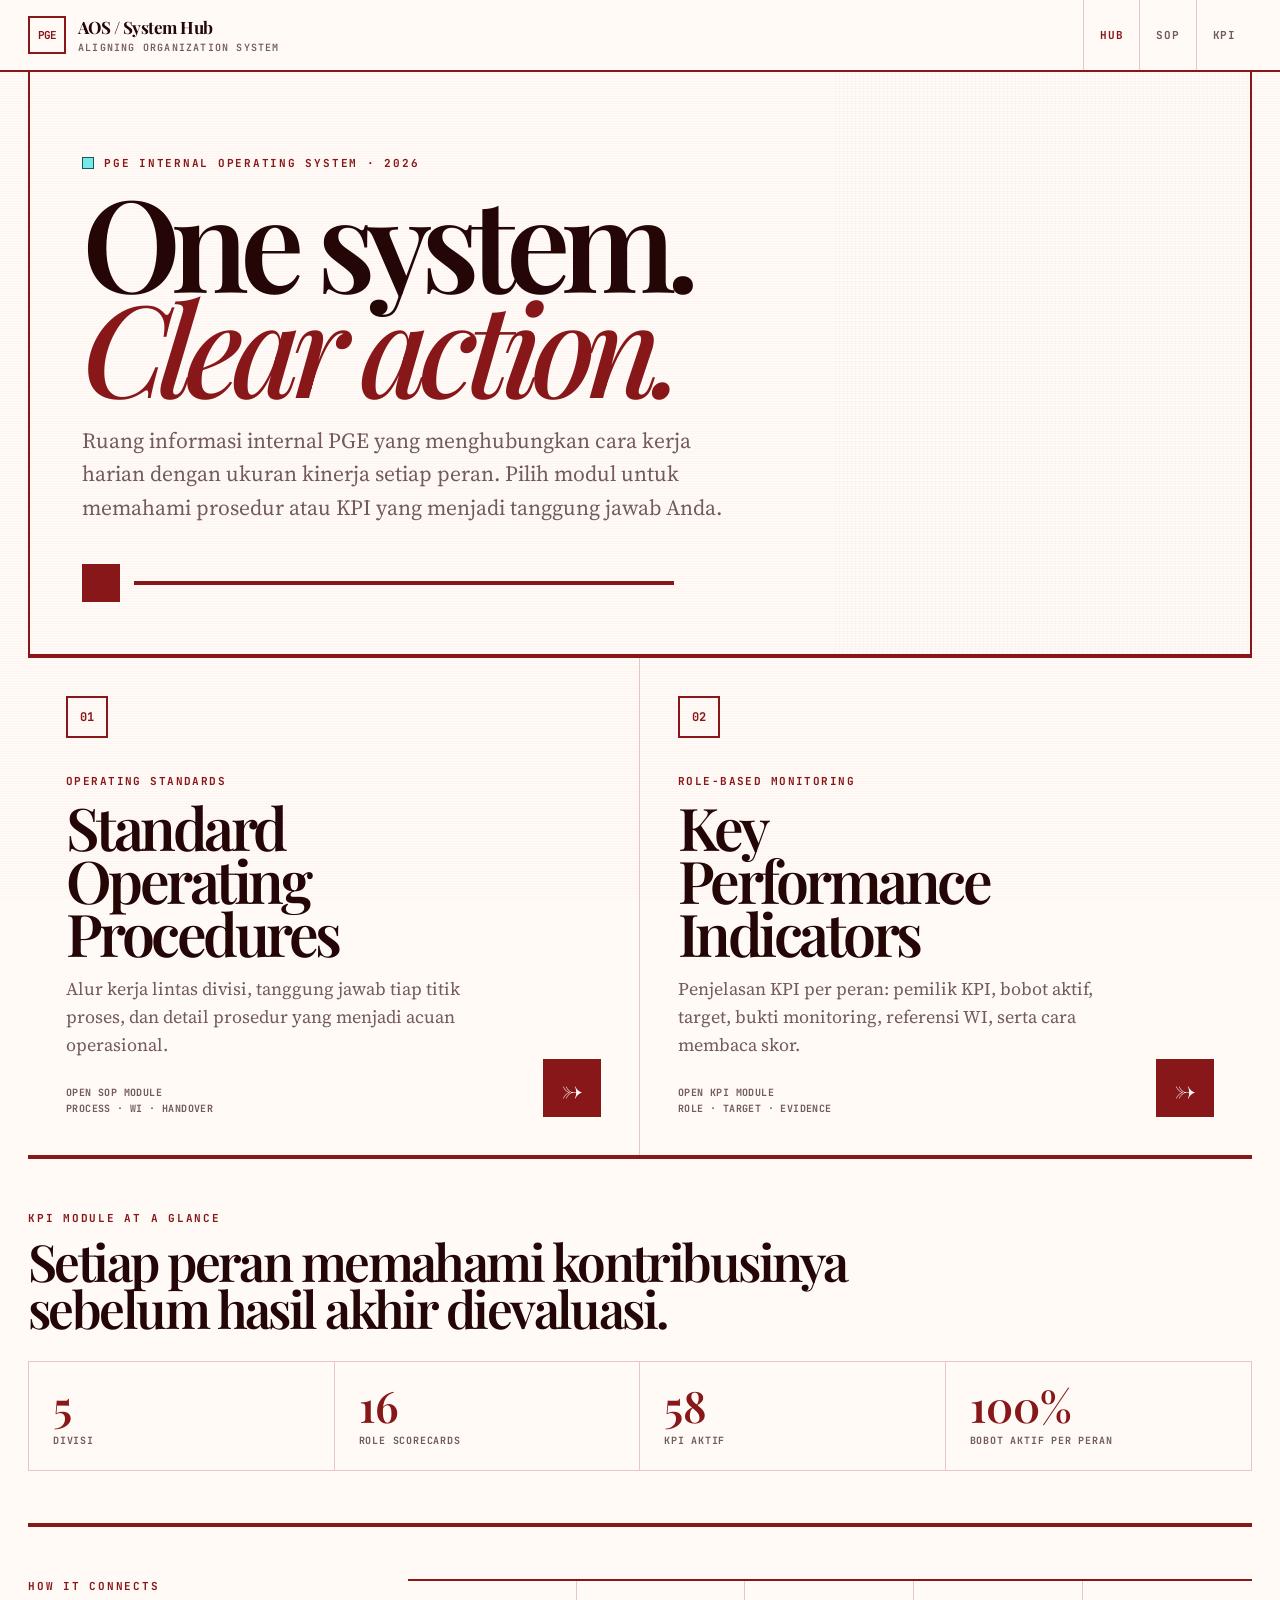
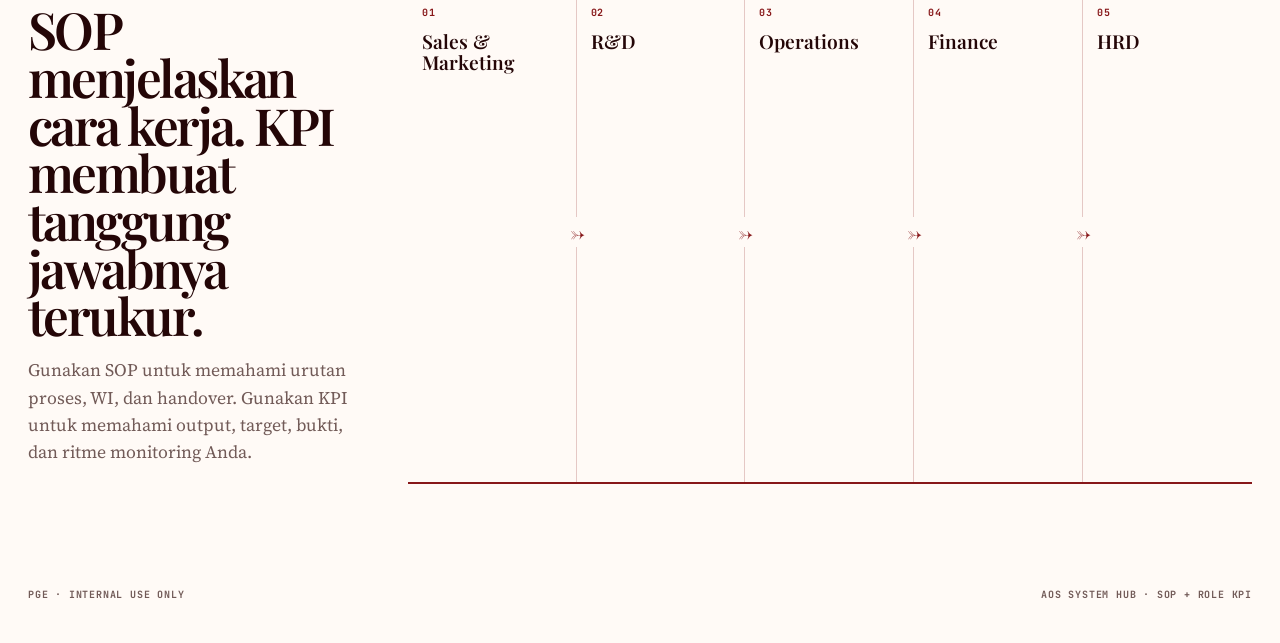
==== commit d06cb1c2: "Add files via upload" ====
--- a/index.html
+++ b/index.html
@@ -1,5201 +1,109 @@
 <!DOCTYPE html>
-
 <html lang="id">
 <head>
-<meta charset="utf-8"/>
-<meta content="width=device-width, initial-scale=1.0" name="viewport"/>
-<title>PGE — Aligning Organizations System</title>
-<link href="https://fonts.googleapis.com" rel="preconnect"/>
-<link crossorigin="" href="https://fonts.gstatic.com" rel="preconnect"/>
-<link href="https://fonts.googleapis.com/css2?family=JetBrains+Mono:wght@500;700&amp;family=Playfair+Display:wght@600;700;800&amp;family=Source+Serif+4:wght@400;500;600;700&amp;display=swap" rel="stylesheet"/>
+<meta charset="UTF-8">
+<meta name="viewport" content="width=device-width, initial-scale=1.0">
+<meta name="description" content="PGE AOS — modular operating system hub for SOP and Role-Based KPI Monitoring.">
+<title>PGE AOS — System Hub</title>
+<link rel="preconnect" href="https://fonts.googleapis.com">
+<link rel="preconnect" href="https://fonts.gstatic.com" crossorigin>
+<link href="https://fonts.googleapis.com/css2?family=JetBrains+Mono:wght@500;600;700&family=Playfair+Display:ital,wght@0,500;0,600;0,700;1,500;1,600&family=Source+Serif+4:opsz,wght@8..60,400;8..60,500;8..60,600;8..60,700&display=swap" rel="stylesheet">
 <style>
-:root {
-  --bg: #0d0e12;
-  --bg2: #13151c;
-  --bg3: #1a1d27;
-  --border: rgba(255,255,255,0.08);
-  --border2: rgba(255,255,255,0.14);
-  --text: #e8e6de;
-  --muted: #8a8880;
-  --hint: #5a5856;
-
-  --purple: #7f77dd;
-  --purple-bg: rgba(127,119,221,0.1);
-  --purple-border: rgba(127,119,221,0.3);
-
-  --teal: #1d9e75;
-  --teal-bg: rgba(29,158,117,0.1);
-  --teal-border: rgba(29,158,117,0.3);
-
-  --blue: #378add;
-  --blue-bg: rgba(55,138,221,0.1);
-  --blue-border: rgba(55,138,221,0.3);
-
-  --amber: #ef9f27;
-  --amber-bg: rgba(239,159,39,0.1);
-  --amber-border: rgba(239,159,39,0.3);
-
-  --green: #639922;
-  --green-bg: rgba(99,153,34,0.1);
-  --green-border: rgba(99,153,34,0.3);
-
-  --coral: #d85a30;
-  --coral-bg: rgba(216,90,48,0.1);
-  --coral-border: rgba(216,90,48,0.3);
-
-  --pink: #d4537e;
-  --pink-bg: rgba(212,83,126,0.1);
-  --pink-border: rgba(212,83,126,0.3);
-
-  --red: #e24b4a;
-  --red-bg: rgba(226,75,74,0.08);
-  --red-border: rgba(226,75,74,0.3);
+:root{
+  --wine:#871719;--wine-dark:#2b0708;--wine-mid:#aa4936;--wine-light:#f5e7e3;
+  --aqua:#78e8e6;--aqua-dark:#0e5d5b;--cream:#fffaf6;--paper:#f8efe9;
+  --ink:#240607;--muted:#725b58;--line:rgba(135,23,25,.22);--line-dark:rgba(135,23,25,.56);
 }
-*{box-sizing:border-box;margin:0;padding:0}
+*{box-sizing:border-box;border-radius:0}
 html{scroll-behavior:smooth}
-body{background:var(--bg);color:var(--text);font-family:'Inter',system-ui,sans-serif;font-size:15px;line-height:1.6}
-a{color:var(--blue);text-decoration:none}
-
-/* NAV */
-nav{position:fixed;top:0;left:0;right:0;z-index:100;background:rgba(13,14,18,0.92);backdrop-filter:blur(12px);border-bottom:1px solid var(--border);height:56px;display:flex;align-items:center;padding:0 24px;gap:0;justify-content:space-between}
-.nav-brand{display:flex;align-items:center;gap:10px}
-.nav-logo{width:28px;height:28px;background:var(--purple);border-radius:6px;display:flex;align-items:center;justify-content:center;font-size:12px;font-weight:700;color:#fff;letter-spacing:-.5px}
-.nav-name{font-weight:600;font-size:14px;letter-spacing:.02em}
-.nav-sub{font-size:11px;color:var(--muted);margin-left:4px}
-.nav-links{display:flex;gap:4px}
-.nav-link{padding:5px 12px;border-radius:6px;font-size:13px;color:var(--muted);cursor:pointer;transition:all .15s;border:none;background:none}
-.nav-link:hover,.nav-link.active{background:var(--bg3);color:var(--text)}
-.nav-search{display:flex;align-items:center;gap:8px;background:var(--bg3);border:1px solid var(--border);border-radius:8px;padding:5px 12px;font-size:13px;color:var(--muted)}
-.nav-search input{background:none;border:none;outline:none;color:var(--text);font-size:13px;width:180px}
-.nav-search input::placeholder{color:var(--hint)}
-
-/* HERO */
-.hero{margin-top:56px;padding:80px 24px 60px;text-align:center;border-bottom:1px solid var(--border);position:relative;overflow:hidden}
-.hero::before{content:'';position:absolute;top:0;left:50%;transform:translateX(-50%);width:600px;height:300px;background:radial-gradient(ellipse at center,rgba(127,119,221,0.12) 0%,transparent 70%);pointer-events:none}
-.hero-badge{display:inline-flex;align-items:center;gap:6px;background:var(--purple-bg);border:1px solid var(--purple-border);border-radius:20px;padding:4px 12px;font-size:11px;color:var(--purple);font-weight:500;letter-spacing:.06em;text-transform:uppercase;margin-bottom:20px}
-.hero h1{font-size:48px;font-weight:700;letter-spacing:-.03em;line-height:1.1;margin-bottom:12px}
-.hero h1 span{color:var(--purple)}
-.hero p{font-size:17px;color:var(--muted);max-width:520px;margin:0 auto 32px;line-height:1.6}
-.hero-stats{display:flex;justify-content:center;gap:32px;flex-wrap:wrap}
-.hero-stat{text-align:center}
-.hero-stat .n{font-size:28px;font-weight:700;color:var(--text)}
-.hero-stat .l{font-size:12px;color:var(--muted);text-transform:uppercase;letter-spacing:.06em;margin-top:2px}
-
-/* SECTION TABS */
-.section-nav{position:sticky;top:56px;z-index:90;background:var(--bg);border-bottom:1px solid var(--border);padding:0 24px;display:flex;gap:0;overflow-x:auto}
-.section-nav::-webkit-scrollbar{display:none}
-.sec-tab{padding:14px 18px;font-size:13px;font-weight:500;color:var(--muted);cursor:pointer;border-bottom:2px solid transparent;white-space:nowrap;transition:all .15s;border-radius:0}
-.sec-tab:hover{color:var(--text)}
-.sec-tab.active{color:var(--text);border-bottom-color:var(--purple)}
-
-/* MAIN */
-main{max-width:1200px;margin:0 auto;padding:0 24px 80px}
-
-/* SECTION */
-.sop-section{padding:48px 0 0;border-bottom:1px solid var(--border);scroll-margin-top:112px}
-.sop-section:last-child{border-bottom:none}
-.sec-header{display:flex;align-items:flex-start;justify-content:space-between;gap:16px;margin-bottom:32px}
-.sec-title{display:flex;align-items:center;gap:12px}
-.sec-icon{width:40px;height:40px;border-radius:10px;display:flex;align-items:center;justify-content:center;font-size:18px}
-.sec-name{font-size:22px;font-weight:700;letter-spacing:-.02em}
-.sec-sub{font-size:13px;color:var(--muted);margin-top:2px}
-.sec-badge{background:var(--bg3);border:1px solid var(--border);border-radius:6px;padding:3px 8px;font-size:11px;color:var(--muted);white-space:nowrap}
-
-/* FLOW CARD */
-.flow-card{background:var(--bg2);border:1px solid var(--border);border-radius:14px;overflow:hidden;margin-bottom:20px}
-.flow-card-header{padding:14px 20px;border-bottom:1px solid var(--border);display:flex;align-items:center;justify-content:space-between}
-.flow-card-title{font-size:14px;font-weight:600}
-.flow-card-meta{font-size:11px;color:var(--muted)}
-.flow-hint{font-size:11px;color:var(--hint);display:flex;align-items:center;gap:5px}
-
-/* SVG FLOW */
-.flow-svg-wrap{overflow-x:auto;padding:20px}
-.flow-svg-wrap::-webkit-scrollbar{height:4px}
-.flow-svg-wrap::-webkit-scrollbar-track{background:var(--bg3)}
-.flow-svg-wrap::-webkit-scrollbar-thumb{background:var(--border2);border-radius:2px}
-.flow-svg-wrap svg{min-width:600px}
-
-/* SVG NODES */
-.fnode{cursor:pointer;transition:opacity .15s}
-.fnode:hover{opacity:.85}
-.fnode rect,.fnode polygon,.fnode ellipse{transition:filter .15s}
-.fnode:hover rect,.fnode:hover polygon,.fnode:hover ellipse{filter:brightness(1.15)}
-
-/* DETAIL PANEL */
-.detail-overlay{display:none;position:fixed;inset:0;z-index:200;background:rgba(0,0,0,.5);backdrop-filter:blur(4px)}
-.detail-overlay.open{display:block}
-.detail-drawer{position:fixed;right:0;top:0;bottom:0;width:420px;max-width:100vw;background:var(--bg2);border-left:1px solid var(--border2);z-index:201;overflow-y:auto;transform:translateX(100%);transition:transform .25s cubic-bezier(.4,0,.2,1)}
-.detail-overlay.open .detail-drawer{transform:translateX(0)}
-.drawer-header{padding:20px 20px 16px;border-bottom:1px solid var(--border);position:sticky;top:0;background:var(--bg2);z-index:1}
-.drawer-close{float:right;background:var(--bg3);border:1px solid var(--border);border-radius:6px;padding:4px 10px;color:var(--muted);cursor:pointer;font-size:13px;transition:all .15s}
-.drawer-close:hover{color:var(--text);border-color:var(--border2)}
-.drawer-div{font-size:10px;color:var(--muted);text-transform:uppercase;letter-spacing:.08em;margin-bottom:4px}
-.drawer-title{font-size:16px;font-weight:700;color:var(--text);padding-right:60px}
-.drawer-purpose{margin:0 20px 16px;padding:12px 14px;background:var(--bg3);border-radius:8px;font-size:12px;color:var(--muted);line-height:1.6;border-left:3px solid var(--purple)}
-.drawer-steps{padding:0 20px 24px}
-.drawer-steps-title{font-size:11px;font-weight:600;text-transform:uppercase;letter-spacing:.08em;color:var(--muted);margin-bottom:12px}
-.step-item{display:flex;gap:12px;align-items:flex-start;margin-bottom:10px}
-.step-num{width:22px;height:22px;border-radius:50%;background:var(--bg3);border:1px solid var(--border2);display:flex;align-items:center;justify-content:center;font-size:10px;font-weight:700;color:var(--muted);flex-shrink:0;margin-top:1px}
-.step-text{font-size:13px;color:var(--text);line-height:1.5}
-.drawer-note{margin:0 20px 20px;padding:10px 14px;background:var(--amber-bg);border:1px solid var(--amber-border);border-radius:8px;font-size:12px;color:var(--amber);line-height:1.5}
-
-/* SOP GRID */
-.sop-grid{display:grid;grid-template-columns:repeat(auto-fill,minmax(280px,1fr));gap:12px;margin-bottom:32px}
-.sop-card{background:var(--bg3);border:1px solid var(--border);border-radius:10px;padding:16px;cursor:pointer;transition:all .15s}
-.sop-card:hover{border-color:var(--border2);background:var(--bg2)}
-.sop-card-header{display:flex;align-items:center;gap:10px;margin-bottom:10px}
-.sop-card-dot{width:8px;height:8px;border-radius:50%;flex-shrink:0}
-.sop-card-title{font-size:13px;font-weight:600;line-height:1.3}
-.sop-card-role{font-size:11px;color:var(--muted);margin-bottom:8px}
-.sop-card-steps{font-size:11px;color:var(--hint)}
-
-/* LEGEND */
-.legend-row{display:flex;gap:14px;flex-wrap:wrap;margin-bottom:24px}
-.leg{display:flex;align-items:center;gap:6px;font-size:11px;color:var(--muted)}
-.leg-dot{width:10px;height:10px;border-radius:2px;flex-shrink:0}
-.leg-diamond{width:10px;height:10px;background:var(--amber-bg);border:1px solid var(--amber-border);transform:rotate(45deg);flex-shrink:0}
-
-/* RESPONSIVE */
-@media(max-width:700px){
-  .hero h1{font-size:32px}
-  .nav-links{display:none}
-  .detail-drawer{width:100vw}
-  .sec-header{flex-direction:column}
-}
-
-
-/* ═══════════════════════════════════════════════════════════
-   PGE Editorial Wine UI Refresh
-   Palette anchor: #871719 | Complement: #78E8E6
-   This layer preserves the original HTML, SVG, SOP content, and JS data.
-   ═══════════════════════════════════════════════════════════ */
-:root{
-  --wine:#871719;
-  --wine-rgb:135,23,25;
-  --wine-dark:#2b0708;
-  --wine-ink:#3c090b;
-  --wine-soft:#f5e7e3;
-  --wine-line:rgba(135,23,25,.22);
-  --complement:#78E8E6;
-  --complement-rgb:120,232,230;
-  --teal-ink:#0e5d5b;
-  --cream:#fffaf6;
-  --paper:#f8efe9;
-  --paper-2:#fff5ef;
-  --paper-3:#f1ddd4;
-  --black:#180304;
-  --bg:var(--cream);
-  --bg2:var(--paper-2);
-  --bg3:var(--paper);
-  --border:rgba(var(--wine-rgb),.18);
-  --border2:rgba(var(--wine-rgb),.42);
-  --text:var(--wine-dark);
-  --muted:#765b59;
-  --hint:#9d7775;
-  --purple:var(--wine);
-  --purple-bg:rgba(var(--wine-rgb),.075);
-  --purple-border:rgba(var(--wine-rgb),.34);
-  --blue:var(--teal-ink);
-  --blue-bg:rgba(var(--complement-rgb),.22);
-  --blue-border:rgba(14,93,91,.34);
-  --teal:var(--teal-ink);
-  --teal-bg:rgba(var(--complement-rgb),.18);
-  --teal-border:rgba(14,93,91,.32);
-  --amber:var(--wine);
-  --amber-bg:rgba(var(--wine-rgb),.075);
-  --amber-border:rgba(var(--wine-rgb),.28);
-  --green:var(--teal-ink);
-  --green-bg:rgba(var(--complement-rgb),.18);
-  --green-border:rgba(14,93,91,.32);
-  --coral:var(--wine);
-  --coral-bg:rgba(var(--wine-rgb),.08);
-  --coral-border:rgba(var(--wine-rgb),.3);
-  --pink:var(--wine);
-  --pink-bg:rgba(var(--wine-rgb),.075);
-  --pink-border:rgba(var(--wine-rgb),.3);
-  --red:#a52124;
-  --red-bg:rgba(165,33,36,.08);
-  --red-border:rgba(165,33,36,.3);
-}
-*{border-radius:0!important}
-html{scroll-padding-top:132px}
-body{
-  color:var(--text);
-  background:var(--cream);
-  font-family:'Source Serif 4',Georgia,serif;
-  font-size:16px;
-  letter-spacing:.005em;
-  overflow-x:hidden;
-}
-body::before,
-body::after{
-  content:'';
-  position:fixed;
-  inset:0;
-  pointer-events:none;
-  z-index:-1;
-}
-body::before{
-  background-image:
-    repeating-linear-gradient(0deg,transparent,transparent 1px,rgba(var(--wine-rgb),.22) 1px,rgba(var(--wine-rgb),.22) 2px),
-    linear-gradient(90deg,rgba(var(--wine-rgb),.04) 1px,transparent 1px),
-    linear-gradient(rgba(var(--wine-rgb),.04) 1px,transparent 1px);
-  background-size:100% 5px,42px 42px,42px 42px;
-  opacity:.11;
-}
-body::after{
-  background-image:url("data:image/svg+xml,%3Csvg viewBox='0 0 256 256' xmlns='http://www.w3.org/2000/svg'%3E%3Cfilter id='noise'%3E%3CfeTurbulence type='fractalNoise' baseFrequency='0.9' numOctaves='4' stitchTiles='stitch'/%3E%3C/filter%3E%3Crect width='100%25' height='100%25' filter='url(%23noise)' opacity='.45'/%3E%3C/svg%3E");
-  opacity:.045;
-  mix-blend-mode:multiply;
-}
-::selection{background:var(--wine);color:var(--cream)}
-button,input,.sop-card,.sec-tab,.fnode{font:inherit}
-button,.sop-card,.sec-tab,.fnode{touch-action:manipulation}
-button:focus-visible,input:focus-visible,.sop-card:focus-visible,.sec-tab:focus-visible,.nav-link:focus-visible,.fnode:focus-visible{
-  outline:3px solid var(--wine)!important;
-  outline-offset:3px;
-}
-.skip-link{
-  position:fixed;
-  top:10px;
-  left:10px;
-  z-index:999;
-  transform:translateY(-150%);
-  background:var(--wine);
-  color:var(--cream);
-  border:2px solid var(--wine);
-  padding:10px 14px;
-  font-family:'JetBrains Mono',monospace;
-  font-size:12px;
-  text-transform:uppercase;
-  letter-spacing:.08em;
-}
-.skip-link:focus{transform:translateY(0)}
-#scroll-progress{
-  position:fixed;
-  inset:0 auto auto 0;
-  height:4px;
-  width:0%;
-  background:linear-gradient(90deg,var(--wine),var(--complement));
-  z-index:1000;
-  transition:width 80ms linear;
-}
-nav{
-  height:72px;
-  padding:0 28px;
-  background:rgba(255,250,246,.9);
-  border-bottom:3px solid var(--wine);
-  backdrop-filter:blur(16px) saturate(140%);
-  box-shadow:none;
-}
-.nav-brand{gap:14px;min-width:250px}
-.nav-logo{
-  width:44px;
-  height:44px;
-  background:var(--wine);
-  color:var(--cream);
-  border:2px solid var(--wine);
-  font-family:'JetBrains Mono',monospace;
-  font-size:13px;
-  letter-spacing:.02em;
-}
-.nav-name{
-  display:block;
-  color:var(--wine-dark);
-  font-family:'Playfair Display',Georgia,serif;
-  font-weight:800;
-  font-size:18px;
-  letter-spacing:-.02em;
-  line-height:1;
-}
-.nav-sub{
-  display:block;
-  margin:4px 0 0;
-  color:var(--muted);
-  font-family:'JetBrains Mono',monospace;
-  font-size:10px;
-  text-transform:uppercase;
-  letter-spacing:.08em;
-}
-.nav-links{gap:0;border-left:1px solid var(--wine-line);border-right:1px solid var(--wine-line)}
-.nav-link{
-  min-height:44px;
-  padding:0 16px;
-  color:var(--wine-dark);
-  border:0;
-  border-left:1px solid var(--wine-line);
-  background:transparent;
-  font-family:'JetBrains Mono',monospace;
-  font-size:11px;
-  font-weight:700;
-  text-transform:uppercase;
-  letter-spacing:.08em;
-  transition:background 100ms linear,color 100ms linear;
-}
-.nav-link:first-child{border-left:0}
-.nav-link:hover,.nav-link.active{background:var(--wine);color:var(--cream)}
-.nav-search{
-  position:relative;
-  min-height:44px;
-  gap:10px;
-  padding:0 14px;
-  background:transparent;
-  color:var(--wine);
-  border:2px solid var(--wine);
-}
-.nav-search svg{width:16px;height:16px;stroke-width:2.4px}
-.nav-search input{
-  width:210px;
-  color:var(--wine-dark);
-  font-family:'JetBrains Mono',monospace;
-  font-size:12px;
-}
-.nav-search input::placeholder{color:#8a6664;font-style:italic}
-.search-count{
-  font-family:'JetBrains Mono',monospace;
-  font-size:10px;
-  font-weight:700;
-  color:var(--cream);
-  background:var(--wine);
-  padding:3px 6px;
-  white-space:nowrap;
-}
-.hero{
-  margin-top:72px;
-  min-height:calc(100vh - 72px);
-  display:flex;
-  flex-direction:column;
-  justify-content:center;
-  text-align:left;
-  padding:96px max(24px,calc((100vw - 1280px)/2 + 24px)) 72px;
-  border-bottom:8px solid var(--wine);
-  background:
-    radial-gradient(circle at 83% 14%,rgba(var(--complement-rgb),.34),transparent 24%),
-    linear-gradient(135deg,rgba(var(--wine-rgb),.07),transparent 36%),
-    var(--cream);
-}
-.hero::before{
-  inset:0;
-  width:auto;
-  height:auto;
-  transform:none;
-  background-image:repeating-linear-gradient(90deg,transparent,transparent 48px,rgba(var(--wine-rgb),.13) 48px,rgba(var(--wine-rgb),.13) 49px);
-  opacity:.34;
-}
-.hero::after{
-  content:'AOS';
-  position:absolute;
-  right:max(20px,calc((100vw - 1280px)/2));
-  bottom:-.18em;
-  color:rgba(var(--wine-rgb),.05);
-  font-family:'Playfair Display',Georgia,serif;
-  font-size:clamp(8rem,24vw,24rem);
-  font-weight:800;
-  letter-spacing:-.08em;
-  line-height:1;
-  pointer-events:none;
-}
-.hero>*{position:relative;z-index:1}
-.hero-badge{
-  align-self:flex-start;
-  background:var(--wine);
-  color:var(--cream);
-  border:2px solid var(--wine);
-  padding:8px 12px;
-  font-family:'JetBrains Mono',monospace;
-  font-size:11px;
-  font-weight:700;
-  letter-spacing:.12em;
-  margin-bottom:24px;
-}
-.hero h1{
-  max-width:1000px;
-  font-family:'Playfair Display',Georgia,serif;
-  font-size:clamp(4rem,10.8vw,9.8rem);
-  font-weight:800;
-  letter-spacing:-.075em;
-  line-height:.86;
-  margin:0 0 24px;
-  color:var(--wine-dark);
-}
-.hero h1 span{color:var(--wine);font-style:italic}
-.hero p{
-  max-width:680px;
-  margin:0 0 30px;
-  color:var(--muted);
-  font-size:clamp(1.1rem,2vw,1.42rem);
-  line-height:1.45;
-  border-left:6px solid var(--wine);
-  padding-left:18px;
-}
-.hero-actions{
-  display:flex;
-  align-items:center;
-  gap:12px;
-  flex-wrap:wrap;
-  margin:2px 0 34px;
-}
-.hero-btn{
-  min-height:48px;
-  padding:0 22px;
-  border:2px solid var(--wine);
-  background:var(--wine);
-  color:var(--cream);
-  cursor:pointer;
-  font-family:'JetBrains Mono',monospace;
-  font-size:12px;
-  font-weight:700;
-  text-transform:uppercase;
-  letter-spacing:.1em;
-  transition:background 100ms linear,color 100ms linear,transform 100ms linear;
-}
-.hero-btn.secondary{background:transparent;color:var(--wine)}
-.hero-btn:hover{background:var(--cream);color:var(--wine);transform:translate(-2px,-2px)}
-.hero-btn.secondary:hover{background:var(--wine);color:var(--cream)}
-.hero-shortcut{
-  color:var(--hint);
-  font-family:'JetBrains Mono',monospace;
-  font-size:11px;
-  letter-spacing:.04em;
-}
-.hero-stats{
-  display:grid;
-  grid-template-columns:repeat(4,minmax(120px,1fr));
-  gap:0;
-  max-width:820px;
-  justify-content:stretch;
-  background:var(--wine);
-  color:var(--cream);
-  border:3px solid var(--wine);
-  position:relative;
-  overflow:hidden;
-}
-.hero-stats::before{
-  content:'';
-  position:absolute;
-  inset:0;
-  background-image:repeating-linear-gradient(90deg,transparent,transparent 1px,rgba(255,255,255,.42) 1px,rgba(255,255,255,.42) 2px);
-  background-size:6px 100%;
-  opacity:.09;
-}
-.hero-stat{padding:22px 20px;text-align:left;border-right:1px solid rgba(255,255,255,.28);position:relative;z-index:1}
-.hero-stat:last-child{border-right:0}
-.hero-stat .n{font-family:'Playfair Display',Georgia,serif;font-size:clamp(2.4rem,4vw,4.2rem);line-height:.9;color:var(--cream)}
-.hero-stat .l{font-family:'JetBrains Mono',monospace;font-size:10px;font-weight:700;color:rgba(255,250,246,.75);letter-spacing:.12em;margin-top:10px}
-.section-nav{
-  top:72px;
-  padding:0 max(24px,calc((100vw - 1280px)/2 + 24px));
-  background:rgba(255,250,246,.92);
-  border-bottom:2px solid var(--wine);
-  backdrop-filter:blur(14px);
-}
-.sec-tab{
-  min-height:56px;
-  display:flex;
-  align-items:center;
-  color:var(--wine-dark);
-  border-right:1px solid var(--wine-line);
-  border-bottom:0;
-  font-family:'JetBrains Mono',monospace;
-  font-size:11px;
-  font-weight:700;
-  text-transform:uppercase;
-  letter-spacing:.08em;
-  transition:background 100ms linear,color 100ms linear;
-}
-.sec-tab:first-child{border-left:1px solid var(--wine-line)}
-.sec-tab:hover,.sec-tab.active{background:var(--wine);color:var(--cream);border-bottom:0}
-main{max-width:1280px;padding:0 24px 90px}
-.sop-section{padding:76px 0 24px;border-bottom:8px solid rgba(var(--wine-rgb),.92);scroll-margin-top:140px;position:relative}
-.sop-section:last-child{border-bottom:0}
-.sec-header{align-items:flex-end;margin-bottom:34px;padding-bottom:22px;border-bottom:2px solid var(--wine)}
-.sec-title{gap:18px}
-.sec-icon{
-  width:58px;
-  height:58px;
-  border:2px solid var(--wine)!important;
-  background:var(--cream)!important;
-  color:var(--wine);
-  font-size:24px;
-}
-.sec-name{
-  font-family:'Playfair Display',Georgia,serif;
-  color:var(--wine-dark);
-  font-size:clamp(2.2rem,4.4vw,4.2rem);
-  line-height:.95;
-  letter-spacing:-.055em;
-}
-.sec-sub{max-width:680px;color:var(--muted);font-size:1.05rem;margin-top:8px}
-.sec-badge{
-  background:var(--wine);
-  color:var(--cream);
-  border:2px solid var(--wine);
-  padding:8px 10px;
-  font-family:'JetBrains Mono',monospace;
-  font-size:11px;
-  font-weight:700;
-  text-transform:uppercase;
-  letter-spacing:.08em;
-}
-.flow-card{
-  background:var(--cream);
-  border:2px solid var(--wine);
-  margin-bottom:28px;
-  position:relative;
-  overflow:hidden;
-}
-.flow-card::before{
-  content:'';
-  position:absolute;
-  inset:0;
-  pointer-events:none;
-  background-image:repeating-linear-gradient(45deg,transparent,transparent 38px,rgba(var(--wine-rgb),.06) 38px,rgba(var(--wine-rgb),.06) 40px);
-  opacity:.9;
-}
-.flow-card>*{position:relative;z-index:1}
-.flow-card-header{padding:20px 24px;border-bottom:2px solid var(--wine);background:rgba(255,250,246,.88)}
-.flow-card-title{font-family:'Playfair Display',Georgia,serif;font-size:1.45rem;line-height:1.05;color:var(--wine-dark)}
-.flow-card-meta,.flow-hint{font-family:'JetBrains Mono',monospace;font-size:11px;color:var(--muted);margin-top:6px}
-.flow-hint{padding:8px 10px;border:1px solid var(--wine-line);background:rgba(var(--complement-rgb),.16);white-space:nowrap}
-.flow-svg-wrap{padding:24px;background:rgba(255,255,255,.4)}
-.flow-svg-wrap::-webkit-scrollbar{height:10px}
-.flow-svg-wrap::-webkit-scrollbar-track{background:rgba(var(--wine-rgb),.09)}
-.flow-svg-wrap::-webkit-scrollbar-thumb{background:var(--wine)}
-.flow-svg-wrap svg{background:rgba(255,250,246,.72);border:1px solid rgba(var(--wine-rgb),.16)}
-.flow-svg-wrap svg>rect:not([width="1"]),
-.flow-svg-wrap svg>rect[height="40"],
-.flow-svg-wrap svg>rect[height="50"]{fill:rgba(var(--wine-rgb),.045)!important}
-.flow-svg-wrap svg>rect[width="1"],
-.flow-svg-wrap svg>rect[height="1"]{fill:rgba(var(--wine-rgb),.14)!important}
-.flow-svg-wrap svg>text{fill:rgba(var(--wine-rgb),.78)!important;font-family:'JetBrains Mono',monospace!important;letter-spacing:.04em}
-.flow-svg-wrap svg line,
-.flow-svg-wrap svg path{stroke:rgba(var(--wine-rgb),.66)!important}
-.flow-svg-wrap svg g.fnode rect,
-.flow-svg-wrap svg g.fnode ellipse{
-  fill:rgba(var(--wine-rgb),.055)!important;
-  stroke:rgba(var(--wine-rgb),.42)!important;
-  stroke-width:2px!important;
-}
-.flow-svg-wrap svg g.fnode polygon{
-  fill:rgba(var(--complement-rgb),.22)!important;
-  stroke:rgba(14,93,91,.55)!important;
-  stroke-width:2px!important;
-}
-.flow-svg-wrap svg g.fnode text{fill:var(--wine-dark)!important;font-family:'JetBrains Mono',monospace!important;font-weight:700!important}
-.fnode{transition:opacity 100ms linear,transform 100ms linear;transform-origin:center}
-.fnode:hover,.fnode:focus{opacity:1;transform:translateY(-2px)}
-.fnode:hover rect,.fnode:hover ellipse,.fnode:hover polygon,
-.fnode:focus rect,.fnode:focus ellipse,.fnode:focus polygon{fill:var(--wine)!important;stroke:var(--wine)!important;filter:none!important}
-.fnode:hover text,.fnode:focus text{fill:var(--cream)!important}
-.legend-row{padding-top:0!important;gap:10px}
-.leg{
-  min-height:30px;
-  padding:4px 8px;
-  border:1px solid rgba(var(--wine-rgb),.18);
-  background:rgba(255,250,246,.72);
-  color:var(--muted);
-  font-family:'JetBrains Mono',monospace;
-  font-size:10px;
-  font-weight:700;
-  text-transform:uppercase;
-  letter-spacing:.06em;
-}
-.leg-dot,.sop-card-dot{background:var(--wine)!important;border:1px solid rgba(var(--complement-rgb),.7);width:10px;height:10px}
-.leg-diamond{background:rgba(var(--complement-rgb),.24);border-color:var(--teal-ink)}
-.sop-grid{grid-template-columns:repeat(auto-fill,minmax(310px,1fr));gap:16px;margin-bottom:48px}
-.sop-card{
-  position:relative;
-  background:rgba(255,250,246,.88);
-  border:2px solid rgba(var(--wine-rgb),.35);
-  padding:20px;
-  min-height:150px;
-  transition:background 100ms linear,color 100ms linear,border-color 100ms linear,transform 100ms linear;
-}
-.sop-card::before{
-  content:'OPEN';
-  position:absolute;
-  right:16px;
-  bottom:14px;
-  color:rgba(var(--wine-rgb),.32);
-  font-family:'JetBrains Mono',monospace;
-  font-size:10px;
-  font-weight:800;
-  letter-spacing:.12em;
-}
-.sop-card:hover,.sop-card:focus-visible{
-  background:var(--wine);
-  color:var(--cream);
-  border-color:var(--wine);
-  transform:translate(-3px,-3px);
-}
-.sop-card:hover .sop-card-role,
-.sop-card:hover .sop-card-steps,
-.sop-card:focus-visible .sop-card-role,
-.sop-card:focus-visible .sop-card-steps{color:rgba(255,250,246,.76)}
-.sop-card:hover .sop-card-dot,
-.sop-card:focus-visible .sop-card-dot{background:var(--complement)!important;border-color:var(--cream)}
-.sop-card:hover::before,.sop-card:focus-visible::before{color:rgba(255,250,246,.35)}
-.sop-card-title{font-family:'Playfair Display',Georgia,serif;font-size:1.18rem;line-height:1.08;letter-spacing:-.02em}
-.sop-card-role{font-family:'JetBrains Mono',monospace;color:var(--muted);font-size:10px;text-transform:uppercase;letter-spacing:.08em;margin:12px 0 10px}
-.sop-card-steps{color:var(--hint);font-size:.92rem}
-.detail-overlay{background:rgba(43,7,8,.55);backdrop-filter:blur(8px)}
-.detail-drawer{
-  width:min(520px,100vw);
-  background:var(--cream);
-  border-left:4px solid var(--wine);
-  box-shadow:none;
-}
-.drawer-header{
-  padding:22px 24px 18px;
-  border-bottom:3px solid var(--wine);
-  background:var(--cream);
-}
-.drawer-actions{float:right;display:flex;gap:8px;margin-left:12px}
-.drawer-close,.drawer-copy{
-  min-height:38px;
-  background:transparent;
-  border:2px solid var(--wine);
-  color:var(--wine);
-  padding:0 12px;
-  cursor:pointer;
-  font-family:'JetBrains Mono',monospace;
-  font-size:11px;
-  font-weight:700;
-  text-transform:uppercase;
-  letter-spacing:.08em;
-  transition:background 100ms linear,color 100ms linear;
-}
-.drawer-close:hover,.drawer-copy:hover{background:var(--wine);color:var(--cream);border-color:var(--wine)}
-.drawer-div{clear:none;color:var(--teal-ink);font-family:'JetBrains Mono',monospace;font-weight:700;font-size:11px;letter-spacing:.12em;margin-bottom:10px;text-transform:uppercase}
-.drawer-title{font-family:'Playfair Display',Georgia,serif;color:var(--wine-dark);font-size:clamp(1.6rem,4vw,2.4rem);line-height:1;letter-spacing:-.045em;padding-right:0;max-width:360px}
-.drawer-purpose{
-  margin:22px 24px 20px;
-  padding:18px 20px;
-  background:rgba(var(--complement-rgb),.15);
-  border:2px solid var(--wine);
-  border-left:8px solid var(--wine);
-  color:var(--wine-dark);
-  font-size:1rem;
-  line-height:1.55;
-}
-.drawer-steps{padding:0 24px 32px}
-.drawer-steps-title{font-family:'JetBrains Mono',monospace;color:var(--wine);font-size:11px;letter-spacing:.14em;margin-bottom:16px}
-.step-item{gap:14px;margin-bottom:12px;padding-bottom:12px;border-bottom:1px solid rgba(var(--wine-rgb),.13)}
-.step-num{
-  width:30px;
-  height:30px;
-  background:var(--wine);
-  border:2px solid var(--wine);
-  color:var(--cream);
-  font-family:'JetBrains Mono',monospace;
-  font-size:11px;
-}
-.step-text{color:var(--wine-dark);font-size:1rem;line-height:1.5}
-.drawer-note{
-  margin:0 24px 24px;
-  padding:16px 18px;
-  background:var(--wine);
-  border:2px solid var(--wine);
-  color:var(--cream);
-  font-size:.98rem;
-}
-.floating-top{
-  position:fixed;
-  right:18px;
-  bottom:18px;
-  z-index:130;
-  width:48px;
-  height:48px;
-  border:2px solid var(--wine);
-  background:var(--cream);
-  color:var(--wine);
-  cursor:pointer;
-  font-family:'JetBrains Mono',monospace;
-  font-size:18px;
-  font-weight:800;
-  transition:background 100ms linear,color 100ms linear,transform 100ms linear,opacity 100ms linear;
-  opacity:0;
-  pointer-events:none;
-}
-.floating-top.visible{opacity:1;pointer-events:auto}
-.floating-top:hover{background:var(--wine);color:var(--cream);transform:translateY(-3px)}
-
-
-/* OVERVIEW FLOW */
-.e2e-intro{display:flex;align-items:flex-start;justify-content:space-between;gap:18px;margin-bottom:24px;flex-wrap:wrap}
-.e2e-kicker{font-family:'JetBrains Mono',monospace;font-size:11px;font-weight:700;text-transform:uppercase;letter-spacing:.1em;color:var(--teal-ink);margin-bottom:10px}
-.e2e-title{font-family:'Playfair Display',Georgia,serif;font-size:clamp(2.5rem,5vw,4.5rem);line-height:.92;letter-spacing:-.05em;color:var(--wine-dark);max-width:760px}
-.e2e-note{max-width:300px;border-left:4px solid var(--wine);padding-left:14px;color:var(--muted);font-size:.98rem;line-height:1.5}
-.e2e-chain{display:grid;grid-template-columns:repeat(7,minmax(120px,1fr));gap:0;border:2px solid var(--wine);background:rgba(255,250,246,.95);margin:0 0 22px;position:relative}
-.e2e-chain::before{content:'';position:absolute;left:0;right:0;top:50%;height:1px;background:rgba(var(--wine-rgb),.14);transform:translateY(-50%)}
-.e2e-node{position:relative;padding:18px 14px 16px;min-height:110px;border-right:1px solid rgba(var(--wine-rgb),.18);cursor:pointer;background:linear-gradient(180deg,rgba(255,255,255,.48),rgba(var(--wine-rgb),.02));transition:transform 100ms linear,background 100ms linear}
-.e2e-node:last-child{border-right:0}
-.e2e-node:hover{background:var(--wine);transform:translate(-2px,-2px)}
-.e2e-node:hover .e2e-node-no,.e2e-node:hover .e2e-node-title,.e2e-node:hover .e2e-node-sub{color:var(--cream)}
-.e2e-node::after{content:'→';position:absolute;right:-11px;top:50%;transform:translateY(-50%);width:22px;height:22px;display:flex;align-items:center;justify-content:center;background:var(--cream);border:1px solid rgba(var(--wine-rgb),.28);font-family:'JetBrains Mono',monospace;font-size:11px;font-weight:800;color:var(--wine);z-index:2}
-.e2e-node:last-child::after{display:none}
-.e2e-node-no{font-family:'JetBrains Mono',monospace;font-size:11px;font-weight:800;color:var(--wine);letter-spacing:.08em;margin-bottom:10px}
-.e2e-node-title{font-family:'Playfair Display',Georgia,serif;font-size:1.18rem;line-height:1.02;letter-spacing:-.02em;color:var(--wine-dark);margin-bottom:8px}
-.e2e-node-sub{font-size:.88rem;line-height:1.35;color:var(--muted)}
-.e2e-grid{display:grid;grid-template-columns:repeat(5,minmax(0,1fr));gap:16px}
-.e2e-col{border:2px solid var(--wine);background:rgba(255,250,246,.94);display:flex;flex-direction:column;position:relative;overflow:hidden}
-.e2e-col::before{content:'';position:absolute;inset:0;background-image:repeating-linear-gradient(45deg,transparent,transparent 32px,rgba(var(--wine-rgb),.04) 32px,rgba(var(--wine-rgb),.04) 34px);pointer-events:none}
-.e2e-col>*{position:relative;z-index:1}
-.e2e-col-head{display:flex;align-items:center;justify-content:space-between;gap:10px;padding:14px 16px;border-bottom:2px solid currentColor;color:var(--wine-dark);font-family:'JetBrains Mono',monospace;font-size:12px;font-weight:800;text-transform:uppercase;letter-spacing:.08em}
-.e2e-col-num{font-size:10px;color:inherit;opacity:.72}
-.e2e-col.sm .e2e-col-head{background:rgba(var(--wine-rgb),.1);color:var(--wine)}
-.e2e-col.ops .e2e-col-head{background:rgba(170,73,54,.12);color:#8f3c2c}
-.e2e-col.rnd .e2e-col-head{background:rgba(120,232,230,.16);color:#0e5d5b}
-.e2e-col.fin .e2e-col-head{background:rgba(207,139,54,.14);color:#8a5c1f}
-.e2e-col.hrd .e2e-col-head{background:rgba(178,75,98,.1);color:#8f3d50}
-.e2e-steps{display:flex;flex-direction:column;gap:12px;padding:14px}
-.e2e-step{border:1px solid rgba(var(--wine-rgb),.2);background:rgba(255,255,255,.72);padding:12px 12px 11px;cursor:pointer;transition:transform 100ms linear,border-color 100ms linear,background 100ms linear}
-.e2e-step:hover{transform:translate(-2px,-2px);border-color:var(--wine);background:rgba(255,250,246,.98)}
-.e2e-step-no{font-family:'JetBrains Mono',monospace;font-size:10px;font-weight:800;letter-spacing:.08em;color:var(--hint);margin-bottom:6px}
-.e2e-step-title{font-size:1rem;line-height:1.18;color:var(--wine-dark);font-weight:700;margin-bottom:4px}
-.e2e-step-sub{font-size:.82rem;line-height:1.34;color:var(--muted)}
-.e2e-legend{display:flex;gap:10px;flex-wrap:wrap;margin-top:18px}
-.e2e-pill{padding:6px 8px;border:1px solid rgba(var(--wine-rgb),.18);background:rgba(255,250,246,.88);font-family:'JetBrains Mono',monospace;font-size:10px;font-weight:800;letter-spacing:.06em;text-transform:uppercase;color:var(--muted)}
-
-.e2e-color-note{display:flex;gap:10px;align-items:center;flex-wrap:wrap;margin-top:10px}
-.e2e-color-note .mini{font-family:'JetBrains Mono',monospace;font-size:10px;font-weight:800;letter-spacing:.08em;text-transform:uppercase;color:var(--muted)}
-.e2e-dot{width:10px;height:10px;border-radius:999px;display:inline-block;border:1px solid rgba(0,0,0,.14)}
-.e2e-node,.e2e-step{--dept-bg:rgba(var(--wine-rgb),.06);--dept-ink:var(--wine-dark);--dept-line:rgba(var(--wine-rgb),.22)}
-.e2e-node{background:linear-gradient(180deg,var(--dept-bg),rgba(255,255,255,.7));border-top:4px solid var(--dept-line)}
-.e2e-step{background:linear-gradient(180deg,var(--dept-bg),rgba(255,255,255,.78));border-left:6px solid var(--dept-line)}
-.e2e-node:hover,.e2e-step:hover{border-color:var(--dept-line)}
-.e2e-node-no,.e2e-step-no{color:var(--dept-ink)}
-.e2e-node-r,.e2e-step-r{display:inline-flex;align-items:center;gap:6px;margin-top:8px;padding:4px 7px;border:1px solid var(--dept-line);background:rgba(255,255,255,.55);font-family:'JetBrains Mono',monospace;font-size:10px;font-weight:800;letter-spacing:.06em;color:var(--dept-ink);text-transform:uppercase}
-.e2e-node-r::before,.e2e-step-r::before{content:'R';display:inline-flex;align-items:center;justify-content:center;width:16px;height:16px;border-radius:999px;background:var(--dept-line);color:#fff;font-size:9px;line-height:1}
-.e2e-node.sales,.e2e-step.sales{--dept-bg:rgba(135,23,25,.09);--dept-line:#a55754;--dept-ink:#6e1618}
-.e2e-node.rnd,.e2e-step.rnd{--dept-bg:rgba(120,232,230,.16);--dept-line:#2d908e;--dept-ink:#0e5d5b}
-.e2e-node.admin,.e2e-step.admin{--dept-bg:rgba(126,110,173,.15);--dept-line:#7d68aa;--dept-ink:#534476}
-.e2e-node.ops,.e2e-step.ops{--dept-bg:rgba(91,126,168,.14);--dept-line:#5d7ea7;--dept-ink:#274565}
-.e2e-node.ship,.e2e-step.ship{--dept-bg:rgba(96,144,92,.14);--dept-line:#5f8f5a;--dept-ink:#355f31}
-.e2e-node.fat,.e2e-step.fat{--dept-bg:rgba(207,139,54,.14);--dept-line:#c18b3f;--dept-ink:#8a5c1f}
-.e2e-node.hrd,.e2e-step.hrd{--dept-bg:rgba(178,75,98,.13);--dept-line:#b24b62;--dept-ink:#7f2b3b}
-.e2e-col.admin .e2e-col-head{background:rgba(126,110,173,.16);color:#534476}
-.e2e-grid{grid-template-columns:repeat(6,minmax(0,1fr))}
-.e2e-legend{display:grid;grid-template-columns:repeat(2,minmax(0,1fr));gap:10px;margin-top:18px}
-.e2e-legend-item{display:flex;align-items:flex-start;gap:10px;padding:10px;border:1px solid rgba(var(--wine-rgb),.18);background:rgba(255,250,246,.88)}
-.e2e-legend-swatch{width:16px;height:16px;margin-top:2px;border:1px solid rgba(0,0,0,.12);flex:0 0 auto}
-.e2e-legend-text{font-size:.84rem;line-height:1.35;color:var(--muted)}
-.e2e-legend-text strong{display:block;font-family:'JetBrains Mono',monospace;font-size:11px;letter-spacing:.06em;text-transform:uppercase;color:var(--wine-dark);margin-bottom:3px}
-@media(max-width:1100px){.e2e-chain{grid-template-columns:repeat(2,minmax(0,1fr))}.e2e-node{min-height:100px;border-bottom:1px solid rgba(var(--wine-rgb),.18)}.e2e-node:nth-child(2n){border-right:0}.e2e-node::after{display:none}.e2e-grid{grid-template-columns:repeat(3,minmax(0,1fr))}.e2e-legend{grid-template-columns:1fr 1fr}}
-@media(max-width:700px){.e2e-title{font-size:2.2rem}.e2e-note{max-width:none}.e2e-chain{grid-template-columns:1fr}.e2e-node{border-right:0;border-bottom:1px solid rgba(var(--wine-rgb),.18)}.e2e-grid{grid-template-columns:1fr}.e2e-col-head{font-size:11px}.e2e-legend{grid-template-columns:1fr}}
-
-@media(max-width:1000px){
-  nav{gap:14px}.nav-brand{min-width:auto}.nav-sub{display:none}.nav-search input{width:150px}.hero-stats{grid-template-columns:repeat(2,1fr);max-width:640px}.hero-stat:nth-child(2){border-right:0}.sec-header{align-items:flex-start;flex-direction:column}.flow-card-header{align-items:flex-start;flex-direction:column}.flow-hint{white-space:normal}
-}
-@media(max-width:700px){
-  nav{height:auto;min-height:70px;padding:12px 14px;align-items:flex-start}.nav-links{display:none}.nav-search{margin-left:auto;max-width:52vw}.nav-search input{width:100%;min-width:0}.search-count{display:none}.hero{margin-top:70px;min-height:auto;padding:72px 20px 52px}.hero h1{font-size:clamp(3.5rem,18vw,6.4rem)}.hero p{font-size:1.05rem}.hero-actions{align-items:stretch}.hero-btn{width:100%;justify-content:center}.hero-stats{grid-template-columns:1fr}.hero-stat{border-right:0;border-bottom:1px solid rgba(255,255,255,.25)}.hero-stat:last-child{border-bottom:0}.section-nav{top:70px;padding:0}.sec-tab{min-height:48px;padding:0 14px;font-size:10px}.sop-section{padding-top:56px;scroll-margin-top:118px}.sec-icon{width:48px;height:48px}.sec-name{font-size:2.35rem}.sop-grid{grid-template-columns:1fr}.drawer-actions{float:none;margin:0 0 16px}.drawer-title{max-width:none}.detail-drawer{width:100vw}.drawer-purpose,.drawer-steps,.drawer-note{margin-left:18px;margin-right:18px}.flow-svg-wrap{padding:14px}
-}
-@media(prefers-reduced-motion:reduce){
-  *,*::before,*::after{scroll-behavior:auto!important;transition:none!important;animation:none!important}
-}
-
-
-/* ═══════════════════════════════════════════════════════════
-   HARD RESPONSIBILITY COLOR OVERRIDE
-   This overrides the older global SVG node rule that used !important.
-   Color = RACI Responsible / role owner.
-   ═══════════════════════════════════════════════════════════ */
-.flow-svg-wrap svg g.fnode.role-admin rect,
-.flow-svg-wrap svg g.fnode.role-admin ellipse{fill:rgba(126,110,173,.20)!important;stroke:#7d68aa!important}
-.flow-svg-wrap svg g.fnode.role-planning rect{fill:rgba(55,138,221,.18)!important;stroke:#378add!important}
-.flow-svg-wrap svg g.fnode.role-production rect{fill:rgba(91,126,168,.20)!important;stroke:#5d7ea7!important}
-.flow-svg-wrap svg g.fnode.role-qc rect{fill:rgba(29,158,117,.18)!important;stroke:#1d9e75!important}
-.flow-svg-wrap svg g.fnode.role-warehouse rect{fill:rgba(167,130,53,.20)!important;stroke:#a78235!important}
-.flow-svg-wrap svg g.fnode.role-logistics rect,
-.flow-svg-wrap svg g.fnode.role-logistics ellipse{fill:rgba(99,153,34,.18)!important;stroke:#639922!important}
-.flow-svg-wrap svg g.fnode.role-sales-head rect{fill:rgba(135,23,25,.18)!important;stroke:#871719!important}
-.flow-svg-wrap svg g.fnode.role-marketing rect{fill:rgba(212,83,126,.18)!important;stroke:#d4537e!important}
-.flow-svg-wrap svg g.fnode.role-sales rect{fill:rgba(216,90,48,.18)!important;stroke:#d85a30!important}
-.flow-svg-wrap svg g.fnode.role-customer rect{fill:rgba(29,158,117,.16)!important;stroke:#1d9e75!important}
-.flow-svg-wrap svg g.fnode.role-handoff rect{fill:rgba(127,119,221,.18)!important;stroke:#7f77dd!important}
-.flow-svg-wrap svg g.fnode.role-rnd-head rect{fill:rgba(29,158,117,.18)!important;stroke:#1d9e75!important}
-.flow-svg-wrap svg g.fnode.role-rnd-dev rect{fill:rgba(120,232,230,.24)!important;stroke:#0e5d5b!important}
-.flow-svg-wrap svg g.fnode.role-rnd-tech rect{fill:rgba(239,159,39,.18)!important;stroke:#ef9f27!important}
-.flow-svg-wrap svg g.fnode.role-rnd-transfer rect{fill:rgba(55,138,221,.18)!important;stroke:#378add!important}
-.flow-svg-wrap svg g.fnode.role-finance rect{fill:rgba(239,159,39,.18)!important;stroke:#ef9f27!important}
-.flow-svg-wrap svg g.fnode.role-accounting rect{fill:rgba(207,139,54,.20)!important;stroke:#cf8b36!important}
-.flow-svg-wrap svg g.fnode.role-audit rect{fill:rgba(135,23,25,.14)!important;stroke:#871719!important}
-.flow-svg-wrap svg g.fnode.role-reporting rect{fill:rgba(99,153,34,.18)!important;stroke:#639922!important}
-.flow-svg-wrap svg g.fnode.role-hr rect{fill:rgba(212,83,126,.18)!important;stroke:#d4537e!important}
-.flow-svg-wrap svg g.fnode.role-hr-training rect{fill:rgba(180,103,160,.18)!important;stroke:#b467a0!important}
-.flow-svg-wrap svg g.fnode.role-hr-performance rect{fill:rgba(135,23,25,.14)!important;stroke:#871719!important}
-.flow-svg-wrap svg g.fnode.role-hr-admin rect{fill:rgba(127,119,221,.18)!important;stroke:#7f77dd!important}
-.flow-svg-wrap svg g.fnode.role-decision polygon{fill:rgba(120,232,230,.32)!important;stroke:#0e5d5b!important}
-.flow-svg-wrap svg g.fnode.role-note rect{fill:rgba(255,250,246,.86)!important;stroke:#c94b52!important}
-
-.flow-svg-wrap svg g.fnode.role-admin text{fill:#534476!important}
-.flow-svg-wrap svg g.fnode.role-planning text{fill:#276aa9!important}
-.flow-svg-wrap svg g.fnode.role-production text{fill:#274565!important}
-.flow-svg-wrap svg g.fnode.role-qc text{fill:#0e5d5b!important}
-.flow-svg-wrap svg g.fnode.role-warehouse text{fill:#795b19!important}
-.flow-svg-wrap svg g.fnode.role-logistics text{fill:#355f31!important}
-.flow-svg-wrap svg g.fnode.role-sales-head text{fill:#871719!important}
-.flow-svg-wrap svg g.fnode.role-marketing text{fill:#8f3d50!important}
-.flow-svg-wrap svg g.fnode.role-sales text{fill:#9d561f!important}
-.flow-svg-wrap svg g.fnode.role-customer text{fill:#0e5d5b!important}
-.flow-svg-wrap svg g.fnode.role-handoff text{fill:#534476!important}
-.flow-svg-wrap svg g.fnode.role-rnd-head text{fill:#0e5d5b!important}
-.flow-svg-wrap svg g.fnode.role-rnd-dev text{fill:#0e5d5b!important}
-.flow-svg-wrap svg g.fnode.role-rnd-tech text{fill:#8a5c1f!important}
-.flow-svg-wrap svg g.fnode.role-rnd-transfer text{fill:#276aa9!important}
-.flow-svg-wrap svg g.fnode.role-finance text{fill:#8a5c1f!important}
-.flow-svg-wrap svg g.fnode.role-accounting text{fill:#8a5c1f!important}
-.flow-svg-wrap svg g.fnode.role-audit text{fill:#871719!important}
-.flow-svg-wrap svg g.fnode.role-reporting text{fill:#355f31!important}
-.flow-svg-wrap svg g.fnode.role-hr text{fill:#8f3d50!important}
-.flow-svg-wrap svg g.fnode.role-hr-training text{fill:#7f4370!important}
-.flow-svg-wrap svg g.fnode.role-hr-performance text{fill:#871719!important}
-.flow-svg-wrap svg g.fnode.role-hr-admin text{fill:#534476!important}
-.flow-svg-wrap svg g.fnode.role-decision text{fill:#0e5d5b!important}
-.flow-svg-wrap svg g.fnode.role-note text{fill:#8a5c1f!important}
-
-
-/* CLEAN LEGENDS */
-.legend-row{display:flex;gap:8px;flex-wrap:wrap;margin-bottom:22px;padding-top:0!important}
-.leg{display:inline-flex;align-items:center;gap:8px;font-size:10px;line-height:1.1;color:var(--muted);padding:8px 10px;border:1px solid rgba(var(--wine-rgb),.16);background:rgba(255,252,249,.82);box-shadow:0 1px 0 rgba(var(--wine-rgb),.04)}
-.leg strong{font-family:'JetBrains Mono',monospace;font-size:10px;font-weight:800;letter-spacing:.06em;text-transform:uppercase;color:var(--wine-dark)}
-.leg small{font-size:9px;opacity:.75;letter-spacing:.04em;text-transform:uppercase}
-.leg-dot{width:10px;height:10px;border-radius:2px;flex-shrink:0;border:1px solid rgba(0,0,0,.08)}
-.leg-diamond{width:10px;height:10px;background:rgba(120,232,230,.32);border:1px solid #0e5d5b;transform:rotate(45deg);flex-shrink:0}
-@media(max-width:700px){.leg{font-size:9px;padding:7px 8px}.leg strong{font-size:9px}}
-
-/* OVERVIEW COMPOSITION REWORK */
-.e2e-grid{grid-template-columns:repeat(3,minmax(0,1fr))!important;gap:18px!important;align-items:start}
-.e2e-col{min-width:0;align-self:start}
-.e2e-col-head{min-height:64px}
-.e2e-steps{gap:10px}
-.e2e-step{min-height:100px;display:flex;flex-direction:column;justify-content:flex-start}
-.e2e-step-title{font-size:1.02rem;line-height:1.15}
-.e2e-step-sub{font-size:.84rem}
-@media(max-width:1200px){.e2e-grid{grid-template-columns:repeat(2,minmax(0,1fr))!important}}
-@media(max-width:700px){.e2e-grid{grid-template-columns:1fr!important}}
-
-
-
-/* ISO ROLE-LANE OPERATIONS WORKFLOW */
-.iso-role-wrap{padding:20px;overflow:auto;background:rgba(255,250,246,.72);border-top:1px solid rgba(var(--wine-rgb),.18)}
-.iso-role-svg{display:block;min-width:4300px;width:4300px;max-width:none}
-.iso-flow-note{display:flex;gap:10px;align-items:center;flex-wrap:wrap;padding:0 20px 14px;color:var(--muted);font-size:.9rem;line-height:1.4}
-.iso-flow-note strong{font-family:'JetBrains Mono',monospace;font-size:10px;letter-spacing:.08em;text-transform:uppercase;color:var(--wine)}
-.iso-mini-legend{display:flex;gap:8px;flex-wrap:wrap;padding:0 20px 18px}
-.iso-chip{display:inline-flex;align-items:center;gap:7px;border:1px solid rgba(var(--wine-rgb),.16);background:rgba(255,252,249,.88);padding:7px 9px;font-family:'JetBrains Mono',monospace;font-size:10px;font-weight:800;letter-spacing:.05em;text-transform:uppercase;color:var(--muted)}
-.iso-chip i{width:10px;height:10px;border-radius:2px;display:inline-block;border:1px solid rgba(0,0,0,.08)}
-.iso-meta{display:grid;grid-template-columns:1.05fr .95fr;gap:16px;padding:0 20px 22px}
-.iso-panel{border:1px solid rgba(var(--wine-rgb),.18);background:rgba(255,252,249,.86);padding:16px}
-.iso-panel-title{font-family:'JetBrains Mono',monospace;font-size:11px;font-weight:900;letter-spacing:.08em;text-transform:uppercase;color:var(--wine);margin-bottom:10px}
-.iso-panel-grid{display:grid;grid-template-columns:repeat(2,minmax(0,1fr));gap:8px}
-.iso-panel-item{border-left:4px solid rgba(var(--wine-rgb),.4);background:rgba(255,255,255,.55);padding:9px 10px;font-size:.86rem;line-height:1.35;color:var(--muted)}
-.iso-panel-item strong{display:block;color:var(--wine-dark);font-weight:800;margin-bottom:2px}
-.iso-records{display:flex;gap:8px;flex-wrap:wrap}
-.iso-records span{border:1px solid rgba(var(--wine-rgb),.16);background:rgba(255,255,255,.58);padding:7px 9px;font-family:'JetBrains Mono',monospace;font-size:10px;font-weight:800;color:var(--muted);letter-spacing:.04em}
-@media(max-width:900px){.iso-meta{grid-template-columns:1fr}.iso-panel-grid{grid-template-columns:1fr}.iso-role-wrap{padding:14px}.iso-flow-note,.iso-mini-legend,.iso-meta{padding-left:14px;padding-right:14px}}
-
-/* HORIZONTAL ISO WORKFLOW */
-.iso-horizontal-svg text{user-select:none}
-.iso-role-wrap{scrollbar-width:thin}
-.iso-h-node{cursor:pointer;transition:opacity .12s ease}
-.iso-h-node:hover{opacity:.82}
-
-
-/* STACKED ISO OPS SWIMLANE — readable without long horizontal scroll */
-.iso-role-wrap{
-  overflow:visible!important;
-  padding:18px!important;
-  background:rgba(255,250,246,.72);
-  border-top:1px solid rgba(var(--wine-rgb),.18);
-}
-.ops-stacked-flow{display:flex;flex-direction:column;gap:18px}
-.ops-stage{
-  border:1px solid rgba(var(--wine-rgb),.18);
-  background:rgba(255,252,249,.88);
-  box-shadow:0 12px 30px rgba(60,9,11,.045);
-}
-.ops-stage-head{
-  display:flex;
-  justify-content:space-between;
-  gap:16px;
-  padding:16px 18px;
-  border-bottom:1px solid rgba(var(--wine-rgb),.14);
-  background:linear-gradient(135deg,rgba(135,23,25,.055),rgba(120,232,230,.045));
-}
-.ops-stage-kicker{
-  font-family:'JetBrains Mono',monospace;
-  font-size:10px;
-  font-weight:900;
-  letter-spacing:.09em;
-  color:var(--wine);
-  text-transform:uppercase;
-  margin-bottom:4px;
-}
-.ops-stage-title{
-  font-family:'Playfair Display',serif;
-  font-size:1.35rem;
-  font-weight:800;
-  color:var(--ink);
-}
-.ops-stage-sub{
-  margin-top:3px;
-  color:var(--muted);
-  font-size:.9rem;
-  line-height:1.35;
-}
-.ops-stage-note{
-  align-self:flex-start;
-  white-space:nowrap;
-  border:1px solid rgba(var(--wine-rgb),.18);
-  background:rgba(255,250,246,.9);
-  padding:8px 10px;
-  font-family:'JetBrains Mono',monospace;
-  font-size:10px;
-  font-weight:900;
-  color:var(--wine);
-  text-transform:uppercase;
-}
-.ops-lane-grid{
-  display:grid;
-  grid-template-columns:190px repeat(var(--cols), minmax(128px, 1fr));
-  grid-template-rows:repeat(9, minmax(74px, auto));
-  gap:8px;
-  padding:14px;
-  position:relative;
-}
-.ops-lane-bg{
-  grid-column:1 / -1;
-  background:rgba(255,250,246,.52);
-  border:1px solid rgba(var(--wine-rgb),.08);
-  z-index:0;
-}
-.ops-lane-label{
-  grid-column:1;
-  z-index:2;
-  border:1.5px solid var(--role);
-  background:rgba(255,252,249,.94);
-  padding:10px 11px;
-  display:flex;
-  flex-direction:column;
-  justify-content:center;
-  min-height:70px;
-}
-.ops-lane-label strong{
-  font-family:'JetBrains Mono',monospace;
-  font-size:11px;
-  font-weight:900;
-  letter-spacing:.03em;
-  color:var(--role);
-  text-transform:uppercase;
-}
-.ops-lane-label span{
-  font-size:10px;
-  color:var(--muted);
-  line-height:1.25;
-  margin-top:3px;
-}
-.ops-step-card{
-  z-index:2;
-  border:1.6px solid var(--role);
-  background:rgba(255,252,249,.94);
-  color:var(--ink);
-  padding:9px 10px;
-  text-align:left;
-  cursor:pointer;
-  min-height:70px;
-  box-shadow:0 4px 12px rgba(60,9,11,.035);
-  display:flex;
-  flex-direction:column;
-  justify-content:flex-start;
-  gap:2px;
-}
-.ops-step-card:hover{transform:translateY(-1px);box-shadow:0 8px 18px rgba(60,9,11,.08)}
-.ops-step-card .ops-step-no{
-  font-family:'JetBrains Mono',monospace;
-  font-size:10px;
-  font-weight:900;
-  color:var(--role);
-}
-.ops-step-card strong{
-  font-size:.95rem;
-  line-height:1.05;
-  color:var(--role);
-}
-.ops-step-card em{
-  font-style:normal;
-  color:var(--muted);
-  font-size:11px;
-  line-height:1.2;
-}
-.ops-step-card small{
-  align-self:flex-start;
-  margin-top:3px;
-  border:1px solid rgba(var(--wine-rgb),.14);
-  background:rgba(255,250,246,.92);
-  color:rgba(60,9,11,.68);
-  padding:2px 5px;
-  font-family:'JetBrains Mono',monospace;
-  font-size:8px;
-  font-weight:900;
-  letter-spacing:.04em;
-}
-.ops-step-card b{
-  margin-top:auto;
-  font-family:'JetBrains Mono',monospace;
-  font-size:8.5px;
-  color:rgba(60,9,11,.58);
-  font-weight:900;
-}
-.ops-card-decision{
-  background:rgba(120,232,230,.18);
-  border-style:solid;
-}
-.ops-card-dashed{
-  border-style:dashed;
-  background:rgba(255,250,246,.75);
-}
-@media(max-width:980px){
-  .ops-lane-grid{
-    grid-template-columns:150px repeat(var(--cols), minmax(118px, 1fr));
-    gap:6px;
-    padding:10px;
-  }
-  .ops-stage-title{font-size:1.15rem}
-  .ops-step-card strong{font-size:.84rem}
-}
-@media(max-width:760px){
-  .ops-lane-grid{
-    display:flex;
-    flex-direction:column;
-  }
-  .ops-lane-bg{display:none}
-  .ops-lane-label{min-height:auto}
-  .ops-step-card{min-height:auto}
-  .ops-stage-head{flex-direction:column}
-  .ops-stage-note{white-space:normal}
-}
-
-
-/* COMPACT OPS SWIMLANE — show only responsible roles per phase */
-.ops-compact-flow .ops-stage-sub{font-size:.86rem}
-.ops-lane-grid-compact{
-  grid-template-rows:repeat(var(--rows), minmax(74px, auto))!important;
-}
-.ops-stage-compact .ops-lane-bg{
-  background:rgba(255,250,246,.62);
-}
-.ops-stage-compact .ops-stage-note{
-  color:var(--teal-dark);
-  border-color:rgba(14,93,91,.20);
-}
-
-
-/* UNIVERSAL STACKED SWIMLANE FOR ALL DIVISION FLOWS */
-.universal-swimlane-flow .ops-stage-title{font-size:1.22rem}
-.universal-swimlane-flow .ops-stage-sub{font-size:.84rem}
-.universal-swimlane-flow .ops-step-card strong{font-size:.88rem}
-.universal-swimlane-flow .ops-lane-label strong{font-size:10.5px}
-.universal-swimlane-flow .ops-lane-label span{font-size:9.5px}
-.universal-swimlane-flow .ops-stage{margin-bottom:0}
-
-
-/* RELATED WI TAGS INSIDE SOP DRAWER */
-.drawer-wi-block{
-  margin:0 20px 16px;
-  padding:12px 14px;
-  border:1px solid rgba(var(--wine-rgb),.16);
-  background:rgba(255,250,246,.86);
-}
-.drawer-wi-title{
-  font-family:'JetBrains Mono',monospace;
-  font-size:10px;
-  font-weight:900;
-  letter-spacing:.08em;
-  color:var(--wine);
-  text-transform:uppercase;
-  margin-bottom:8px;
-}
-.drawer-wi-tags{
-  display:flex;
-  flex-wrap:wrap;
-  gap:8px;
-}
-.wi-tag-btn{
-  border:1px solid rgba(var(--wine-rgb),.22);
-  background:rgba(255,252,249,.95);
-  color:var(--wine);
-  padding:7px 9px;
-  font-family:'JetBrains Mono',monospace;
-  font-size:10px;
-  font-weight:900;
-  letter-spacing:.05em;
-  cursor:pointer;
-}
-.wi-tag-btn:hover{
-  background:rgba(var(--wine-rgb),.08);
-  border-color:var(--wine);
-}
-
-/* LEFT EXTENDED WORK INSTRUCTION PANEL */
-.wi-panel{
-  position:fixed;
-  top:0;
-  bottom:0;
-  right:420px;
-  width:560px;
-  max-width:calc(100vw - 420px);
-  background:rgba(255,252,249,.98);
-  border-left:1px solid rgba(var(--wine-rgb),.18);
-  border-right:1px solid rgba(var(--wine-rgb),.18);
-  z-index:202;
-  overflow-y:auto;
-  transform:translateX(18px);
-  opacity:0;
-  pointer-events:none;
-  transition:opacity .2s ease, transform .2s ease;
-  box-shadow:-24px 0 45px rgba(60,9,11,.12);
-}
-.wi-panel.open{
-  transform:translateX(0);
-  opacity:1;
-  pointer-events:auto;
-}
-.wi-panel-header{
-  position:sticky;
-  top:0;
-  z-index:2;
-  background:rgba(255,252,249,.98);
-  border-bottom:1px solid rgba(var(--wine-rgb),.16);
-  padding:18px 20px 16px;
-}
-.wi-close{
-  float:right;
-  border:1px solid rgba(var(--wine-rgb),.18);
-  background:rgba(255,250,246,.92);
-  color:var(--muted);
-  padding:5px 10px;
-  cursor:pointer;
-  font-size:12px;
-}
-.wi-close:hover{color:var(--wine);border-color:var(--wine)}
-.wi-code{
-  font-family:'JetBrains Mono',monospace;
-  font-size:11px;
-  font-weight:900;
-  color:var(--wine);
-  letter-spacing:.08em;
-  text-transform:uppercase;
-}
-.wi-title{
-  margin-top:5px;
-  font-family:'Playfair Display',serif;
-  font-size:1.45rem;
-  font-weight:800;
-  color:var(--ink);
-  padding-right:95px;
-}
-.wi-body{padding:18px 20px 24px}
-.wi-meta-grid{
-  display:grid;
-  grid-template-columns:1fr 1fr;
-  gap:10px;
-  margin-bottom:14px;
-}
-.wi-meta-grid div{
-  border:1px solid rgba(var(--wine-rgb),.14);
-  background:rgba(255,250,246,.72);
-  padding:10px 12px;
-}
-.wi-meta-grid strong{
-  display:block;
-  font-family:'JetBrains Mono',monospace;
-  font-size:9px;
-  color:var(--wine);
-  letter-spacing:.08em;
-  text-transform:uppercase;
-  margin-bottom:4px;
-}
-.wi-meta-grid span{
-  color:var(--muted);
-  font-size:.88rem;
-  line-height:1.3;
-}
-.wi-purpose{
-  padding:13px 14px;
-  border-left:3px solid var(--wine);
-  background:rgba(var(--wine-rgb),.055);
-  color:var(--muted);
-  font-size:.92rem;
-  line-height:1.45;
-  margin-bottom:16px;
-}
-.wi-section-title{
-  font-family:'JetBrains Mono',monospace;
-  font-size:10px;
-  font-weight:900;
-  letter-spacing:.08em;
-  text-transform:uppercase;
-  color:var(--wine);
-  margin-bottom:10px;
-}
-.wi-step{
-  display:grid;
-  grid-template-columns:28px 1fr;
-  gap:10px;
-  padding:10px 0;
-  border-bottom:1px solid rgba(var(--wine-rgb),.10);
-}
-.wi-step-num{
-  width:24px;
-  height:24px;
-  border:1px solid rgba(var(--wine-rgb),.22);
-  display:flex;
-  align-items:center;
-  justify-content:center;
-  font-family:'JetBrains Mono',monospace;
-  font-size:10px;
-  font-weight:900;
-  color:var(--wine);
-  background:rgba(255,250,246,.82);
-}
-.wi-step-text{
-  font-size:.92rem;
-  color:var(--text);
-  line-height:1.42;
-}
-@media(max-width:980px){
-  .wi-panel{
-    right:0;
-    width:100vw;
-    max-width:100vw;
-    z-index:203;
-  }
-  .wi-meta-grid{grid-template-columns:1fr}
-}
-
-
-/* COLLAPSIBLE END-TO-END OVERVIEW DETAIL */
-.overview-toggle-block{
-  margin-top:18px;
-  border:1px solid rgba(var(--wine-rgb),.18);
-  background:rgba(255,250,246,.72);
-}
-.overview-toggle-head{
-  width:100%;
-  display:flex;
-  align-items:center;
-  justify-content:space-between;
-  gap:18px;
-  padding:16px 18px;
-  background:linear-gradient(135deg,rgba(var(--wine-rgb),.06),rgba(var(--complement-rgb),.045));
-  border:0;
-  color:var(--ink);
-  cursor:pointer;
-  text-align:left;
-}
-.overview-toggle-head span{
-  display:flex;
-  flex-direction:column;
-  gap:3px;
-}
-.overview-toggle-head strong{
-  font-family:'JetBrains Mono',monospace;
-  font-size:11px;
-  font-weight:900;
-  letter-spacing:.08em;
-  text-transform:uppercase;
-  color:var(--wine);
-}
-.overview-toggle-head small{
-  font-size:.88rem;
-  color:var(--muted);
-}
-.overview-toggle-head b{
-  flex-shrink:0;
-  border:1px solid rgba(var(--wine-rgb),.20);
-  background:rgba(255,252,249,.92);
-  padding:8px 10px;
-  font-family:'JetBrains Mono',monospace;
-  font-size:10px;
-  font-weight:900;
-  letter-spacing:.06em;
-  color:var(--wine);
-  text-transform:uppercase;
-}
-.overview-toggle-head:hover b{
-  border-color:var(--wine);
-  background:rgba(var(--wine-rgb),.07);
-}
-.overview-toggle-content{
-  display:block;
-  padding:18px;
-  border-top:1px solid rgba(var(--wine-rgb),.14);
-}
-.overview-toggle-block.is-collapsed .overview-toggle-content{
-  display:none;
-}
-.overview-toggle-block.is-collapsed{
-  margin-bottom:4px;
-}
-@media(max-width:700px){
-  .overview-toggle-head{align-items:flex-start;flex-direction:column}
-}
+body{margin:0;background:var(--cream);color:var(--ink);font-family:"Source Serif 4",Georgia,serif;min-width:320px}
+body:before{content:"";position:fixed;inset:0;pointer-events:none;z-index:-1;background:
+repeating-linear-gradient(0deg,transparent,transparent 1px,rgba(135,23,25,.13) 1px,rgba(135,23,25,.13) 2px),
+linear-gradient(135deg,transparent 0 49%,rgba(135,23,25,.025) 49% 50%,transparent 50% 100%);
+background-size:100% 5px,44px 44px;opacity:.17}
+a{color:inherit;text-decoration:none}
+.skip{position:absolute;left:-10000px;top:auto}.skip:focus{left:20px;top:18px;z-index:1000;background:var(--wine);color:#fff;padding:12px 16px;font:700 12px "JetBrains Mono",monospace}
+header{position:sticky;top:0;z-index:20;background:rgba(255,250,246,.94);border-bottom:2px solid var(--wine);backdrop-filter:blur(10px)}
+.nav{max-width:1280px;margin:auto;min-height:70px;padding:0 28px;display:flex;align-items:center;justify-content:space-between;gap:20px}
+.brand{display:flex;align-items:center;gap:12px}.mark{width:38px;height:38px;display:grid;place-items:center;border:2px solid var(--wine);font:700 11px "JetBrains Mono",monospace;color:var(--wine);letter-spacing:-.1em}.brand-title{font:700 17px "Playfair Display",Georgia,serif;letter-spacing:-.03em}.brand-sub{display:block;font:600 10px "JetBrains Mono",monospace;color:var(--muted);letter-spacing:.12em;text-transform:uppercase;margin-top:2px}
+.nav-links{display:flex;align-items:stretch;gap:0}.nav-link{min-height:70px;padding:0 16px;display:flex;align-items:center;border-left:1px solid var(--line);font:700 11px "JetBrains Mono",monospace;letter-spacing:.07em;text-transform:uppercase;color:var(--muted);transition:100ms linear}.nav-link:hover{background:var(--wine);color:#fff}.nav-link.active{color:var(--wine)}
+main{max-width:1280px;margin:auto;padding:0 28px 70px}
+.hero{border-left:2px solid var(--wine);border-right:2px solid var(--wine);padding:84px 52px 52px;position:relative;overflow:hidden}
+.hero:after{content:"";position:absolute;right:0;top:0;width:34%;height:100%;background:repeating-linear-gradient(90deg,rgba(135,23,25,.18),rgba(135,23,25,.18) 1px,transparent 1px,transparent 4px);opacity:.09}
+.kicker{font:700 11px "JetBrains Mono",monospace;letter-spacing:.16em;text-transform:uppercase;color:var(--wine);display:flex;gap:10px;align-items:center}.kicker:before{content:"";width:10px;height:10px;background:var(--aqua);border:1px solid var(--aqua-dark)}
+.hero h1{position:relative;z-index:1;margin:18px 0 12px;font:600 clamp(3.6rem,10vw,8.7rem)/.82 "Playfair Display",Georgia,serif;letter-spacing:-.075em;max-width:940px}.hero h1 em{font-weight:500;color:var(--wine);white-space:nowrap}.hero p{position:relative;z-index:1;max-width:650px;margin:26px 0 0;font-size:clamp(1.08rem,1.8vw,1.35rem);line-height:1.55;color:var(--muted)}
+.rule{display:flex;align-items:center;gap:14px;margin-top:40px}.rule b{width:38px;height:38px;background:var(--wine);display:block}.rule span{height:4px;background:var(--wine);display:block;flex:1;max-width:540px}
+.module-grid{display:grid;grid-template-columns:1fr 1fr;border-top:4px solid var(--wine);border-bottom:4px solid var(--wine)}
+.module{min-height:430px;padding:38px;position:relative;display:flex;flex-direction:column;border-right:1px solid var(--line);transition:100ms linear}.module:last-child{border-right:0}.module:hover{background:var(--wine);color:#fff}.module:hover .module-kicker,.module:hover .module-note,.module:hover .module-meta{color:#fff}.module:hover .module-index{border-color:#fff;color:#fff}.module:hover .arrow{background:#fff;color:var(--wine)}
+.module-index{width:42px;height:42px;border:2px solid var(--wine);display:grid;place-items:center;font:700 12px "JetBrains Mono",monospace;color:var(--wine);margin-bottom:36px}.module-kicker{font:700 11px "JetBrains Mono",monospace;color:var(--wine);letter-spacing:.13em;text-transform:uppercase}.module h2{margin:12px 0 16px;font:600 clamp(2.5rem,4.6vw,4.8rem)/.9 "Playfair Display",Georgia,serif;letter-spacing:-.06em}.module p{max-width:440px;color:var(--muted);font-size:1.12rem;line-height:1.55;margin:0}.module-footer{margin-top:auto;display:flex;align-items:end;justify-content:space-between;gap:18px}.module-meta{font:700 10px/1.6 "JetBrains Mono",monospace;color:var(--muted);letter-spacing:.04em;text-transform:uppercase}.arrow{width:58px;height:58px;display:grid;place-items:center;background:var(--wine);color:#fff;font:500 2rem "Playfair Display",serif;transition:100ms linear}
+.matrix{padding:52px 0;border-bottom:4px solid var(--wine)}.section-label{font:700 11px "JetBrains Mono",monospace;color:var(--wine);letter-spacing:.16em;text-transform:uppercase;margin-bottom:13px}.matrix h2{margin:0 0 28px;font:600 clamp(2.2rem,4vw,4rem)/.93 "Playfair Display",serif;letter-spacing:-.05em;max-width:860px}.stats{display:grid;grid-template-columns:repeat(4,1fr);border:1px solid var(--line)}.stat{padding:22px 24px;border-right:1px solid var(--line)}.stat:last-child{border-right:0}.stat-n{display:block;font:600 2.7rem/1 "Playfair Display",serif;color:var(--wine)}.stat-l{display:block;margin-top:7px;font:700 10px/1.45 "JetBrains Mono",monospace;letter-spacing:.08em;text-transform:uppercase;color:var(--muted)}
+.flow{padding:52px 0 12px;display:grid;grid-template-columns:minmax(260px,.8fr) 2fr;gap:42px}.flow h2{margin:0;font:600 clamp(2.2rem,4vw,4rem)/.93 "Playfair Display",serif;letter-spacing:-.05em}.flow p{color:var(--muted);font-size:1.1rem;line-height:1.55}.flow-map{border-top:2px solid var(--wine);border-bottom:2px solid var(--wine);display:grid;grid-template-columns:repeat(5,1fr)}.flow-step{padding:18px 14px;min-height:132px;border-right:1px solid var(--line);position:relative}.flow-step:last-child{border-right:0}.flow-step:not(:last-child):after{content:"→";position:absolute;right:-9px;top:50%;transform:translateY(-50%);z-index:1;background:var(--cream);color:var(--wine);font:500 22px "Playfair Display",serif}.flow-step b{font:700 10px "JetBrains Mono",monospace;letter-spacing:.08em;color:var(--wine);text-transform:uppercase}.flow-step span{display:block;margin-top:10px;font:600 1.2rem/1.08 "Playfair Display",serif}
+footer{max-width:1280px;margin:0 auto;padding:22px 28px 42px;display:flex;justify-content:space-between;gap:20px;font:700 10px "JetBrains Mono",monospace;color:var(--muted);letter-spacing:.08em;text-transform:uppercase}
+:focus-visible{outline:3px solid var(--aqua-dark);outline-offset:4px}
+@media(max-width:760px){.nav{min-height:62px;padding:0 16px}.nav-links .nav-link{min-height:62px;padding:0 10px;font-size:9px}.brand-sub{display:none}.hero{padding:58px 22px 32px}.hero h1{font-size:clamp(3.3rem,15vw,5.6rem)}main{padding:0 16px 40px}.module-grid,.flow{grid-template-columns:1fr}.module{min-height:320px;border-right:0;border-bottom:1px solid var(--line)}.module:last-child{border-bottom:0}.stats{grid-template-columns:1fr 1fr}.stat:nth-child(2){border-right:0}.stat:nth-child(-n+2){border-bottom:1px solid var(--line)}.flow-map{grid-template-columns:1fr}.flow-step{min-height:auto;border-right:0;border-bottom:1px solid var(--line)}.flow-step:last-child{border-bottom:0}.flow-step:not(:last-child):after{content:"↓";right:auto;left:50%;top:auto;bottom:-15px;transform:translateX(-50%)}footer{padding:18px 16px 32px;display:block;line-height:1.7}}
 </style>
 </head>
 <body>
-<div aria-hidden="true" id="scroll-progress"></div>
-<a class="skip-link" href="#ops">Skip to SOP content</a>
-<!-- NAV -->
-<nav>
-<div class="nav-brand">
-<div class="nav-logo">PGE</div>
-<div>
-<span class="nav-name">AOS</span>
-<span class="nav-sub">Aligning Organizations System</span>
-</div>
-</div>
-<div class="nav-links">
-<button class="nav-link active" onclick="scrollToSection('overview')">Overview</button>
-<button class="nav-link" onclick="scrollToSection('ops')">Operations</button>
-<button class="nav-link" onclick="scrollToSection('sm')">Sales &amp; Marketing</button>
-<button class="nav-link" onclick="scrollToSection('rnd')">R&amp;D</button>
-<button class="nav-link" onclick="scrollToSection('fin')">Finance</button>
-<button class="nav-link" onclick="scrollToSection('hrd')">HRD</button>
-</div>
-<div class="nav-search">
-<svg fill="none" height="14" stroke="currentColor" stroke-width="2" viewbox="0 0 24 24" width="14"><circle cx="11" cy="11" r="8"></circle><path d="M21 21l-4.35-4.35"></path></svg>
-<input id="search-input" oninput="filterSOP(this.value)" placeholder="Cari SOP..." type="text"/>
-</div>
-</nav>
-<!-- HERO -->
-<div class="hero">
-<div class="hero-badge">📋 Dokumen Internal PGE 2026</div>
-<h1>Aligning <span>Organizations</span><br/>System</h1>
-<p>Standar Operasional Prosedur end-to-end untuk seluruh divisi PGE. Klik setiap node untuk melihat detail SOP.</p>
-<div aria-label="Quick actions" class="hero-actions">
-<button class="hero-btn" onclick="scrollToSection('overview')">Explore Flow →</button>
-<button class="hero-btn secondary" onclick="focusSearch()">Search SOP</button>
-<span class="hero-shortcut">Shortcut: press / to search</span>
-</div>
-<div class="hero-stats">
-<div class="hero-stat"><div class="n">5</div><div class="l">Divisi</div></div>
-<div class="hero-stat"><div class="n">18</div><div class="l">SOP</div></div>
-<div class="hero-stat"><div class="n">70+</div><div class="l">Langkah Prosedur</div></div>
-<div class="hero-stat"><div class="n">20</div><div class="l">Jabatan</div></div>
-</div>
-</div>
-<!-- SECTION TABS -->
-<div class="section-nav" id="section-nav">
-<div class="sec-tab active" onclick="scrollToSection('overview')">◎ Overview</div>
-<div class="sec-tab" onclick="scrollToSection('ops')">⚙️ Operations</div>
-<div class="sec-tab" onclick="scrollToSection('sm')">📢 Sales &amp; Marketing</div>
-<div class="sec-tab" onclick="scrollToSection('rnd')">🔬 Research &amp; Development</div>
-<div class="sec-tab" onclick="scrollToSection('fin')">💰 Finance</div>
-<div class="sec-tab" onclick="scrollToSection('hrd')">👥 Human Resources</div>
-</div>
-<main>
-<!-- ══════════════════════════════════════════════════════ -->
-<!-- OVERVIEW -->
-<!-- ══════════════════════════════════════════════════════ -->
-<section class="sop-section" id="overview">
-<div class="sec-header">
-<div class="sec-title">
-<div class="sec-icon" style="background:var(--purple-bg);border:1px solid var(--purple-border)">◎</div>
-<div>
-<div class="sec-name">End-to-End Flow Overview</div>
-<div class="sec-sub">Visual map dari AOS PGE · warna = PIC utama / owner proses</div>
-</div>
-</div>
-<span class="sec-badge">Visual first · RACI owner view</span>
-</div>
-<div class="flow-card">
-<div class="flow-card-header">
-<div>
-<div class="flow-card-title">Process Flow Overview — Pusat Grosir Eceran</div>
-<div class="flow-card-meta">Box dibedakan berdasarkan penanggung jawab utama agar alur dan responsibility lebih cepat terbaca</div>
-</div>
-<div class="flow-hint">👆 Klik box untuk buka detail SOP</div>
-</div>
-<div style="padding:24px">
-<div class="e2e-intro">
-<div>
-<div class="e2e-kicker">AOS Visual Hook</div>
-<div class="e2e-title">Lead → Design → WO → Produce → Ship → Cash → Improve</div>
-<div class="e2e-color-note">
-<span class="mini"><span class="e2e-dot" style="background:#f0d7d3"></span> color-coded owner</span>
-<span class="mini"><span class="e2e-dot" style="background:#d8f5f4"></span> department + responsible role</span>
-</div>
-</div>
-<div class="e2e-note">Baris atas = alur inti end-to-end. Grid bawah = breakdown per department. Label kecil “R” menunjukkan role yang paling bertanggung jawab pada step tersebut.</div>
-</div>
-<div aria-label="Core end-to-end flow" class="e2e-chain">
-<div class="e2e-node sales" onclick="openDrawer('sm-closing')">
-<div class="e2e-node-no">01 · SALES &amp; MARKETING</div>
-<div class="e2e-node-title">Lead &amp; Order</div>
-<div class="e2e-node-sub">inquiry, brief, quotation, closing</div>
-<div class="e2e-node-r">Sales</div>
-</div>
-<div class="e2e-node rnd" onclick="openDrawer('rnd-techpack')">
-<div class="e2e-node-no">02 · R&amp;D</div>
-<div class="e2e-node-title">Design &amp; Tech Pack</div>
-<div class="e2e-node-sub">design, custom, blueprint, asset</div>
-<div class="e2e-node-r">Designer / Technical</div>
-</div>
-<div class="e2e-node admin" onclick="openDrawer('ops-wo')">
-<div class="e2e-node-no">03 · ADMIN OPERATIONS</div>
-<div class="e2e-node-title">Work Order</div>
-<div class="e2e-node-sub">verifikasi, WO, dokumen proses</div>
-<div class="e2e-node-r">Admin Ops</div>
-</div>
-<div class="e2e-node ops" onclick="openDrawer('ops-planning')">
-<div class="e2e-node-no">04 · OPERATIONS</div>
-<div class="e2e-node-title">Plan &amp; Produce</div>
-<div class="e2e-node-sub">planning, sourcing, cutting, jahit</div>
-<div class="e2e-node-r">Kepala Produksi</div>
-</div>
-<div class="e2e-node ship" onclick="openDrawer('ops-logistik')">
-<div class="e2e-node-no">05 · QC / GUDANG / LOGISTIK</div>
-<div class="e2e-node-title">QC &amp; Delivery</div>
-<div class="e2e-node-sub">barang jadi, packing, pickup, tracking</div>
-<div class="e2e-node-r">QC / Gudang / Delivery</div>
-</div>
-<div class="e2e-node fat" onclick="openDrawer('fin-laporan')">
-<div class="e2e-node-no">06 · FAT</div>
-<div class="e2e-node-title">Cash &amp; Control</div>
-<div class="e2e-node-sub">cashflow, HPP, audit, report, tax</div>
-<div class="e2e-node-r">Finance</div>
-</div>
-<div class="e2e-node hrd" onclick="openDrawer('hrd-kpi')">
-<div class="e2e-node-no">07 · HRD GA</div>
-<div class="e2e-node-title">People &amp; Improve</div>
-<div class="e2e-node-sub">talent, training, KPI, compliance</div>
-<div class="e2e-node-r">HRD</div>
-</div>
-</div>
+<a class="skip" href="#content">Lewati ke konten utama</a>
+<header>
+  <nav class="nav" aria-label="Navigasi utama">
+    <a class="brand" href="index.html" aria-label="PGE AOS System Hub">
+      <span class="mark">PGE</span><span><span class="brand-title">AOS / System Hub</span><span class="brand-sub">Aligning Organization System</span></span>
+    </a>
+    <div class="nav-links">
+      <a class="nav-link active" href="index.html">Hub</a>
+      <a class="nav-link" href="sop.html">SOP</a>
+      <a class="nav-link" href="kpi.html">KPI</a>
+    </div>
+  </nav>
+</header>
+<main id="content">
+  <section class="hero" aria-labelledby="hero-title">
+    <div class="kicker">PGE internal operating system · 2026</div>
+    <h1 id="hero-title">One system.<br><em>Clear action.</em></h1>
+    <p>Ruang informasi internal PGE yang menghubungkan cara kerja harian dengan ukuran kinerja setiap peran. Pilih modul untuk memahami prosedur atau KPI yang menjadi tanggung jawab Anda.</p>
+    <div class="rule" aria-hidden="true"><b></b><span></span></div>
+  </section>
 
+  <section class="module-grid" aria-label="Pilih modul">
+    <a class="module" href="sop.html">
+      <div class="module-index">01</div>
+      <div class="module-kicker">Operating standards</div>
+      <h2>Standard<br>Operating<br>Procedures</h2>
+      <p>Alur kerja lintas divisi, tanggung jawab tiap titik proses, dan detail prosedur yang menjadi acuan operasional.</p>
+      <div class="module-footer"><span class="module-meta">Open SOP module<br>Process · WI · handover</span><span class="arrow">→</span></div>
+    </a>
+    <a class="module" href="kpi.html">
+      <div class="module-index">02</div>
+      <div class="module-kicker">Role-based monitoring</div>
+      <h2>Key<br>Performance<br>Indicators</h2>
+      <p>Penjelasan KPI per peran: pemilik KPI, bobot aktif, target, bukti monitoring, referensi WI, serta cara membaca skor.</p>
+      <div class="module-footer"><span class="module-meta">Open KPI module<br>Role · target · evidence</span><span class="arrow">→</span></div>
+    </a>
+  </section>
 
-<div class="overview-toggle-block is-collapsed" id="overview-detail-toggle">
-<button class="overview-toggle-head" onclick="toggleOverviewDetail()" type="button">
-<span>
-<strong>Department Detail Breakdown</strong>
-<small>Sales, R&amp;D, Admin Ops, Operations, FAT, HRD GA</small>
-</span>
-<b id="overview-toggle-label">Buka Detail</b>
-</button>
-<div class="overview-toggle-content" id="overview-detail-content"><div aria-label="Divisional flow overview" class="e2e-grid">
-<div class="e2e-col sm">
-<div class="e2e-col-head"><span>Sales &amp; Marketing</span><span class="e2e-col-num">Dept Owner</span></div>
-<div class="e2e-steps">
-<div class="e2e-step sales" onclick="openDrawer('sm-konten')"><div class="e2e-step-no">01</div><div class="e2e-step-title">Etalase &amp; Konten</div><div class="e2e-step-sub">website, marketplace, sosmed, SEO</div><div class="e2e-step-r">Marketing</div></div>
-<div class="e2e-step sales" onclick="openDrawer('sm-iklan')"><div class="e2e-step-no">02</div><div class="e2e-step-title">Promosi &amp; Kampanye</div><div class="e2e-step-sub">paid ads, campaign, event, leads</div><div class="e2e-step-r">Marketing</div></div>
-<div class="e2e-step sales" onclick="openDrawer('sm-b2b')"><div class="e2e-step-no">03</div><div class="e2e-step-title">Sales &amp; Closing</div><div class="e2e-step-sub">proposal, sampel, spesifikasi order</div><div class="e2e-step-r">Sales</div></div>
-<div class="e2e-step sales" onclick="openDrawer('sm-aftersales')"><div class="e2e-step-no">04</div><div class="e2e-step-title">Customer Care</div><div class="e2e-step-sub">respon cepat, after sales, repeat order</div><div class="e2e-step-r">Sales</div></div>
-<div class="e2e-step sales" onclick="openDrawer('sm-evaluasi')"><div class="e2e-step-no">05</div><div class="e2e-step-title">Market Insight</div><div class="e2e-step-sub">riset tren, feedback, evaluasi</div><div class="e2e-step-r">Head S&amp;M</div></div>
-</div>
-</div>
-<div class="e2e-col rnd">
-<div class="e2e-col-head"><span>R&amp;D</span><span class="e2e-col-num">Dept Owner</span></div>
-<div class="e2e-steps">
-<div class="e2e-step rnd" onclick="openDrawer('rnd-desain')"><div class="e2e-step-no">01</div><div class="e2e-step-title">Buat Design</div><div class="e2e-step-sub">motif, konsep, diversifikasi produk</div><div class="e2e-step-r">Designer</div></div>
-<div class="e2e-step rnd" onclick="openDrawer('rnd-katalog')"><div class="e2e-step-no">02</div><div class="e2e-step-title">Foto &amp; Video</div><div class="e2e-step-sub">katalog visual, hand-off ke marketing</div><div class="e2e-step-r">Content / R&amp;D</div></div>
-<div class="e2e-step rnd" onclick="openDrawer('rnd-techpack')"><div class="e2e-step-no">03</div><div class="e2e-step-title">Custom &amp; Tech Pack</div><div class="e2e-step-sub">blueprint, ukuran, bahan, guideline</div><div class="e2e-step-r">Technical</div></div>
-<div class="e2e-step rnd" onclick="openDrawer('rnd-material')"><div class="e2e-step-no">04</div><div class="e2e-step-title">Produksi Gambar</div><div class="e2e-step-sub">mockup, AI, test material, visualisasi</div><div class="e2e-step-r">R&amp;D</div></div>
-<div class="e2e-step rnd" onclick="openDrawer('rnd-hpp')"><div class="e2e-step-no">05</div><div class="e2e-step-title">Evaluasi &amp; Development</div><div class="e2e-step-sub">durability test, optimasi biaya</div><div class="e2e-step-r">Head R&amp;D</div></div>
-</div>
-</div>
-<div class="e2e-col admin">
-<div class="e2e-col-head"><span>Admin Operations</span><span class="e2e-col-num">Role Owner</span></div>
-<div class="e2e-steps">
-<div class="e2e-step admin" onclick="openDrawer('ops-wo')"><div class="e2e-step-no">01</div><div class="e2e-step-title">Verifikasi Order Data</div><div class="e2e-step-sub">check detail order, payment, file</div><div class="e2e-step-r">Admin Ops</div></div>
-<div class="e2e-step admin" onclick="openDrawer('ops-wo')"><div class="e2e-step-no">02</div><div class="e2e-step-title">Work Order</div><div class="e2e-step-sub">WO, routing, handoff ke produksi</div><div class="e2e-step-r">Admin Ops</div></div>
-<div class="e2e-step admin" onclick="openDrawer('ops-wo')"><div class="e2e-step-no">03</div><div class="e2e-step-title">Dokumen Operasional</div><div class="e2e-step-sub">resi, surat jalan, data harian</div><div class="e2e-step-r">Admin Ops</div></div>
-</div>
-</div>
-<div class="e2e-col ops">
-<div class="e2e-col-head"><span>Operations</span><span class="e2e-col-num">Dept Owner</span></div>
-<div class="e2e-steps">
-<div class="e2e-step ops" onclick="openDrawer('ops-planning')"><div class="e2e-step-no">01</div><div class="e2e-step-title">Production Planning</div><div class="e2e-step-sub">volume, alur, PIC, jadwal, capacity</div><div class="e2e-step-r">Head Production</div></div>
-<div class="e2e-step ops" onclick="openDrawer('ops-preprod')"><div class="e2e-step-no">02</div><div class="e2e-step-title">Proses Produksi</div><div class="e2e-step-sub">pre-prod, cutting, print, jahit</div><div class="e2e-step-r">Operator</div></div>
-<div class="e2e-step ship" onclick="openDrawer('ops-qc')"><div class="e2e-step-no">03</div><div class="e2e-step-title">Barang Jadi &amp; QC</div><div class="e2e-step-sub">inspection, sortir, defect control</div><div class="e2e-step-r">QC</div></div>
-<div class="e2e-step ship" onclick="openDrawer('ops-gudang')"><div class="e2e-step-no">04</div><div class="e2e-step-title">Gudang &amp; Pengiriman</div><div class="e2e-step-sub">staging, packaging, delivery</div><div class="e2e-step-r">Warehouse / Delivery</div></div>
-<div class="e2e-step ops" onclick="openDrawer('ops-ci')"><div class="e2e-step-no">05</div><div class="e2e-step-title">Evaluasi &amp; Development</div><div class="e2e-step-sub">CI, maintenance, bottleneck, HPP</div><div class="e2e-step-r">Head Production</div></div>
-</div>
-</div>
-<div class="e2e-col fin">
-<div class="e2e-col-head"><span>FAT</span><span class="e2e-col-num">Dept Owner</span></div>
-<div class="e2e-steps">
-<div class="e2e-step fat" onclick="openDrawer('fin-kas')"><div class="e2e-step-no">01</div><div class="e2e-step-title">Rekap Penjualan</div><div class="e2e-step-sub">cash-in, piutang, kanal penjualan</div><div class="e2e-step-r">Finance</div></div>
-<div class="e2e-step fat" onclick="openDrawer('fin-piutang')"><div class="e2e-step-no">02</div><div class="e2e-step-title">Arus Barang &amp; Modal</div><div class="e2e-step-sub">belanja bahan, alat, utang vendor</div><div class="e2e-step-r">Finance</div></div>
-<div class="e2e-step fat" onclick="openDrawer('fin-hpp')"><div class="e2e-step-no">03</div><div class="e2e-step-title">Laporan, HPP, Pajak</div><div class="e2e-step-sub">R/L, neraca, arus kas, payroll</div><div class="e2e-step-r">Accounting</div></div>
-<div class="e2e-step fat" onclick="openDrawer('fin-audit')"><div class="e2e-step-no">04</div><div class="e2e-step-title">Cek Penyimpangan</div><div class="e2e-step-sub">budget control, audit transaksi</div><div class="e2e-step-r">Finance</div></div>
-<div class="e2e-step fat" onclick="openDrawer('fin-analisis')"><div class="e2e-step-no">05</div><div class="e2e-step-title">Penyesuaian</div><div class="e2e-step-sub">rekonsiliasi, koreksi, struktur harga</div><div class="e2e-step-r">Finance</div></div>
-<div class="e2e-step fat" onclick="openDrawer('fin-analisis')"><div class="e2e-step-no">06</div><div class="e2e-step-title">Evaluasi &amp; Development</div><div class="e2e-step-sub">profitability, forecast, budgeting</div><div class="e2e-step-r">Head Finance</div></div>
-</div>
-</div>
-<div class="e2e-col hrd">
-<div class="e2e-col-head"><span>HRD GA</span><span class="e2e-col-num">Dept Owner</span></div>
-<div class="e2e-steps">
-<div class="e2e-step hrd" onclick="openDrawer('hrd-analisis')"><div class="e2e-step-no">01</div><div class="e2e-step-title">Need Request</div><div class="e2e-step-sub">tambahan personil, training need</div><div class="e2e-step-r">HRD</div></div>
-<div class="e2e-step hrd" onclick="openDrawer('hrd-rekrutmen')"><div class="e2e-step-no">02</div><div class="e2e-step-title">Recruitment</div><div class="e2e-step-sub">sourcing, screening, offering</div><div class="e2e-step-r">HRD</div></div>
-<div class="e2e-step hrd" onclick="openDrawer('hrd-training')"><div class="e2e-step-no">03</div><div class="e2e-step-title">Training</div><div class="e2e-step-sub">onboarding, TNA, upskilling</div><div class="e2e-step-r">HRD</div></div>
-<div class="e2e-step hrd" onclick="openDrawer('hrd-payroll')"><div class="e2e-step-no">04</div><div class="e2e-step-title">Promosi / Mutasi</div><div class="e2e-step-sub">kompensasi, benefit, admin SDM</div><div class="e2e-step-r">HRD GA</div></div>
-<div class="e2e-step hrd" onclick="openDrawer('hrd-kpi')"><div class="e2e-step-no">05</div><div class="e2e-step-title">Evaluasi &amp; Development</div><div class="e2e-step-sub">KPI, konflik, compliance</div><div class="e2e-step-r">HRD</div></div>
-</div>
-</div>
-</div><div class="e2e-legend">
-<div class="e2e-legend-item"><div class="e2e-legend-swatch" style="background:rgba(135,23,25,.16);border-color:#a55754"></div><div class="e2e-legend-text"><strong>Sales &amp; Marketing</strong>Department owner · Responsible role: Marketing, Sales, Head S&amp;M</div></div>
-<div class="e2e-legend-item"><div class="e2e-legend-swatch" style="background:rgba(120,232,230,.22);border-color:#2d908e"></div><div class="e2e-legend-text"><strong>R&amp;D</strong>Department owner · Responsible role: Designer, Technical / Blueprint, Head R&amp;D</div></div>
-<div class="e2e-legend-item"><div class="e2e-legend-swatch" style="background:rgba(126,110,173,.18);border-color:#7d68aa"></div><div class="e2e-legend-text"><strong>Admin Operations</strong>Role owner · Responsible role: Admin Operations</div></div>
-<div class="e2e-legend-item"><div class="e2e-legend-swatch" style="background:rgba(91,126,168,.18);border-color:#5d7ea7"></div><div class="e2e-legend-text"><strong>Operations</strong>Department owner · Responsible role: Head Production, Operator, Helper</div></div>
-<div class="e2e-legend-item"><div class="e2e-legend-swatch" style="background:rgba(96,144,92,.18);border-color:#5f8f5a"></div><div class="e2e-legend-text"><strong>QC / Gudang / Logistik</strong>Process owner · Responsible role: QC, Warehouse &amp; Sourcing, Packaging / Delivery</div></div>
-<div class="e2e-legend-item"><div class="e2e-legend-swatch" style="background:rgba(207,139,54,.18);border-color:#c18b3f"></div><div class="e2e-legend-text"><strong>FAT</strong>Department owner · Responsible role: Finance, Accounting, Tax</div></div>
-<div class="e2e-legend-item"><div class="e2e-legend-swatch" style="background:rgba(178,75,98,.18);border-color:#b24b62"></div><div class="e2e-legend-text"><strong>HRD GA</strong>Department owner · Responsible role: HRD / General Affairs</div></div>
-<div class="e2e-legend-item"><div class="e2e-legend-swatch" style="background:linear-gradient(135deg,rgba(135,23,25,.18),rgba(120,232,230,.18));border-color:rgba(135,23,25,.35)"></div><div class="e2e-legend-text"><strong>RACI cue</strong>Warna box = owner proses. Label “R” = siapa yang paling bertanggung jawab pada step tersebut.</div></div>
-</div></div></div></div>
-</div>
-</section>
-<!-- ══════════════════════════════════════════════════════ -->
-<!-- OPERATIONS -->
-<!-- ══════════════════════════════════════════════════════ -->
-<section class="sop-section" id="ops">
-<div class="sec-header">
-<div class="sec-title">
-<div class="sec-icon" style="background:var(--blue-bg);border:1px solid var(--blue-border)">⚙️</div>
-<div>
-<div class="sec-name">Operations</div>
-<div class="sec-sub">Production planning, eksekusi, QC, gudang, logistik, admin ops</div>
-</div>
-</div>
-<span class="sec-badge">6 SOP · 20+ prosedur</span>
-</div>
-<!-- BUSINESS PROCESS FLOW -->
-<!-- ISO ROLE-LANE WORKFLOW -->
-<div class="flow-card">
-<div class="flow-card-header">
-<div>
-<div class="flow-card-title">SOP-OPS-001 — Workflow ISO Operasional: Order sampai Delivery</div>
-<div class="flow-card-meta">Swimlane role dengan step disusun bertahap ke bawah agar mudah dibaca tanpa geser jauh</div>
-</div>
-<div class="flow-hint">👆 Klik box untuk detail SOP</div>
-</div>
-<div class="iso-flow-note"><strong>Cara baca</strong> baca nomor step dari kecil ke besar. Sidebar kiri tetap menunjukkan PIC utama. Box berikutnya terlihat di bawah per tahap, tanpa perlu scroll kanan jauh.</div>
-<div class="iso-mini-legend"><span class="iso-chip"><i style="background:#871719"></i>Input Sales</span><span class="iso-chip"><i style="background:#7d68aa"></i>Admin Ops</span><span class="iso-chip"><i style="background:#378add"></i>Kepala Produksi</span><span class="iso-chip"><i style="background:#a78235"></i>Gudang &amp; Sourcing</span><span class="iso-chip"><i style="background:#5d7ea7"></i>Operator</span><span class="iso-chip"><i style="background:#7890a4"></i>Helper</span><span class="iso-chip"><i style="background:#1d9e75"></i>QC</span><span class="iso-chip"><i style="background:#639922"></i>Logistik</span><span class="iso-chip"><i style="background:#4a0d0f"></i>Evaluasi / CAPA</span></div>
-<div class="iso-role-wrap"><div class="ops-stacked-flow ops-compact-flow">
-<section aria-label="TAHAP 1 — ORDER MASUK, CEK DATA, DAN WORK ORDER" class="ops-stage ops-stage-compact">
-<div class="ops-stage-head">
-<div>
-<div class="ops-stage-kicker">SOP-OPS-001 · BAGIAN 1</div>
-<div class="ops-stage-title">TAHAP 1 — ORDER MASUK, CEK DATA, DAN WORK ORDER</div>
-<div class="ops-stage-sub">Hanya menampilkan role yang terlibat: Sales, Admin Ops, dan Kepala Produksi.</div>
-</div>
-<div class="ops-stage-note">Tidak ada lane kosong</div>
-</div>
-<div class="ops-lane-grid ops-lane-grid-compact" style="--cols:5; --rows:3">
-<div class="ops-lane-bg" style="grid-row:1;"></div>
-<div class="ops-lane-label" style="grid-row:1; --role:#871719">
-<strong>Input Sales</strong>
-<span>Detail order dari Sales</span>
-</div>
-<div class="ops-lane-bg" style="grid-row:2;"></div>
-<div class="ops-lane-label" style="grid-row:2; --role:#7d68aa">
-<strong>Admin Ops</strong>
-<span>WO, dokumen, laporan</span>
-</div>
-<div class="ops-lane-bg" style="grid-row:3;"></div>
-<div class="ops-lane-label" style="grid-row:3; --role:#378add">
-<strong>Kepala Produksi</strong>
-<span>Planning &amp; kontrol proses</span>
-</div>
-<button class="ops-step-card" onclick="openDrawer('ops-start')" style="grid-row:1; grid-column:2; --role:#871719" type="button">
-<span class="ops-step-no">01</span>
-<strong>Detail Order</strong>
-<em>Sales kirim detail pesanan</em>
-<small>DETAIL ORDER</small>
-<b>↓ ke Admin Ops</b>
-</button>
-<button class="ops-step-card" onclick="openDrawer('ops-order')" style="grid-row:2; grid-column:3; --role:#7d68aa" type="button">
-<span class="ops-step-no">02</span>
-<strong>Cek Data Order</strong>
-<em>cek design, ukuran, bahan, deadline</em>
-<small>CHECKLIST</small>
-<b>↓ keputusan data lengkap</b>
-</button>
-<button class="ops-step-card ops-card-decision" onclick="openDrawer('ops-data-complete')" style="grid-row:2; grid-column:4; --role:#7d68aa" type="button">
-<span class="ops-step-no">03</span>
-<strong>Data Lengkap?</strong>
-<em>gate sebelum WO diterbitkan</em>
-<small>CONTROL GATE</small>
-<b>YA → 04 · TIDAK → 03A</b>
-</button>
-<button class="ops-step-card ops-card-dashed" onclick="openDrawer('ops-return-sales')" style="grid-row:1; grid-column:5; --role:#871719" type="button">
-<span class="ops-step-no">03A</span>
-<strong>Lengkapi Data</strong>
-<em>Sales revisi data kurang</em>
-<small>REVISI DATA</small>
-<b>↓ kembali ke Admin Ops</b>
-</button>
-<button class="ops-step-card" onclick="openDrawer('ops-wo')" style="grid-row:2; grid-column:5; --role:#7d68aa" type="button">
-<span class="ops-step-no">04</span>
-<strong>Terbitkan WO</strong>
-<em>instruksi kerja resmi</em>
-<small>WORK ORDER</small>
-<b>↓ ke Kepala Produksi</b>
-</button>
-<button class="ops-step-card" onclick="openDrawer('ops-planning')" style="grid-row:3; grid-column:6; --role:#378add" type="button">
-<span class="ops-step-no">05</span>
-<strong>Rencana Produksi</strong>
-<em>atur prioritas &amp; jadwal</em>
-<small>SCHEDULE</small>
-<b>↓ mapping kapasitas</b>
-</button>
-<button class="ops-step-card" onclick="openDrawer('ops-jadwal')" style="grid-row:3; grid-column:7; --role:#378add" type="button">
-<span class="ops-step-no">06</span>
-<strong>Mapping Kapasitas</strong>
-<em>mesin, orang, PIC harian</em>
-<small>PIC HARIAN</small>
-<b>↓ ke Gudang</b>
-</button>
-</div>
-</section>
-<section aria-label="TAHAP 2 — CEK BAHAN DAN PRODUKSI" class="ops-stage ops-stage-compact">
-<div class="ops-stage-head">
-<div>
-<div class="ops-stage-kicker">SOP-OPS-001 · BAGIAN 2</div>
-<div class="ops-stage-title">TAHAP 2 — CEK BAHAN DAN PRODUKSI</div>
-<div class="ops-stage-sub">Hanya menampilkan role yang terlibat: Gudang, Operator, dan Helper.</div>
-</div>
-<div class="ops-stage-note">Tidak ada lane kosong</div>
-</div>
-<div class="ops-lane-grid ops-lane-grid-compact" style="--cols:5; --rows:3">
-<div class="ops-lane-bg" style="grid-row:1;"></div>
-<div class="ops-lane-label" style="grid-row:1; --role:#a78235">
-<strong>Gudang &amp; Sourcing</strong>
-<span>Bahan, stok, barang jadi</span>
-</div>
-<div class="ops-lane-bg" style="grid-row:2;"></div>
-<div class="ops-lane-label" style="grid-row:2; --role:#5d7ea7">
-<strong>Operator Produksi</strong>
-<span>Produksi inti</span>
-</div>
-<div class="ops-lane-bg" style="grid-row:3;"></div>
-<div class="ops-lane-label" style="grid-row:3; --role:#7890a4">
-<strong>Helper Produksi</strong>
-<span>Support, trimming, 5S</span>
-</div>
-<button class="ops-step-card" onclick="openDrawer('ops-bahan')" style="grid-row:1; grid-column:2; --role:#a78235" type="button">
-<span class="ops-step-no">07</span>
-<strong>Cek Bahan</strong>
-<em>stok vs kebutuhan WO</em>
-<small>MATERIAL LIST</small>
-<b>↓ keputusan bahan siap</b>
-</button>
-<button class="ops-step-card ops-card-decision" onclick="openDrawer('ops-material-ready')" style="grid-row:1; grid-column:3; --role:#a78235" type="button">
-<span class="ops-step-no">08</span>
-<strong>Bahan Siap?</strong>
-<em>gate sebelum produksi</em>
-<small>CONTROL GATE</small>
-<b>YA → 09 · TIDAK → 08A</b>
-</button>
-<button class="ops-step-card" onclick="openDrawer('ops-sourcing')" style="grid-row:1; grid-column:4; --role:#a78235" type="button">
-<span class="ops-step-no">08A</span>
-<strong>Pengadaan</strong>
-<em>beli bahan yang kurang</em>
-<small>PO / PR</small>
-<b>↓ bahan masuk</b>
-</button>
-<button class="ops-step-card" onclick="openDrawer('ops-bahan')" style="grid-row:1; grid-column:5; --role:#a78235" type="button">
-<span class="ops-step-no">08B</span>
-<strong>Bahan Masuk</strong>
-<em>cek kualitas &amp; update stok</em>
-<small>STOCK UPDATE</small>
-<b>↓ ke Operator</b>
-</button>
-<button class="ops-step-card" onclick="openDrawer('ops-preprod')" style="grid-row:2; grid-column:2; --role:#5d7ea7" type="button">
-<span class="ops-step-no">09</span>
-<strong>Cek Awal</strong>
-<em>WO, bahan, mesin, alat</em>
-<small>PRE-CHECK</small>
-<b>↓ produksi inti</b>
-</button>
-<button class="ops-step-card" onclick="openDrawer('ops-cutting-bahan')" style="grid-row:2; grid-column:3; --role:#5d7ea7" type="button">
-<span class="ops-step-no">10</span>
-<strong>Produksi Inti</strong>
-<em>cutting, print, jahit/rakit</em>
-<small>OUTPUT WIP</small>
-<b>↓ ke Helper</b>
-</button>
-<button class="ops-step-card" onclick="openDrawer('ops-helper-support')" style="grid-row:3; grid-column:4; --role:#7890a4" type="button">
-<span class="ops-step-no">11</span>
-<strong>Support Produksi</strong>
-<em>potong hasil print, pindah barang</em>
-<small>SUPPORT</small>
-<b>↓ trimming</b>
-</button>
-<button class="ops-step-card" onclick="openDrawer('ops-trimming')" style="grid-row:3; grid-column:5; --role:#7890a4" type="button">
-<span class="ops-step-no">12</span>
-<strong>Trimming + QC Awal</strong>
-<em>bersihkan &amp; pisah cacat jelas</em>
-<small>QC AWAL</small>
-<b>↓ ke QC final</b>
-</button>
-</div>
-</section>
-<section aria-label="TAHAP 3 — QC, BARANG SIAP KIRIM, DAN DELIVERY" class="ops-stage ops-stage-compact">
-<div class="ops-stage-head">
-<div>
-<div class="ops-stage-kicker">SOP-OPS-001 · BAGIAN 3</div>
-<div class="ops-stage-title">TAHAP 3 — QC, BARANG SIAP KIRIM, DAN DELIVERY</div>
-<div class="ops-stage-sub">Hanya menampilkan role yang terlibat: QC, Operator, Gudang, Admin Ops, dan Logistik.</div>
-</div>
-<div class="ops-stage-note">Tidak ada lane kosong</div>
-</div>
-<div class="ops-lane-grid ops-lane-grid-compact" style="--cols:5; --rows:5">
-<div class="ops-lane-bg" style="grid-row:1;"></div>
-<div class="ops-lane-label" style="grid-row:1; --role:#7d68aa">
-<strong>Admin Ops</strong>
-<span>WO, dokumen, laporan</span>
-</div>
-<div class="ops-lane-bg" style="grid-row:2;"></div>
-<div class="ops-lane-label" style="grid-row:2; --role:#a78235">
-<strong>Gudang &amp; Sourcing</strong>
-<span>Bahan, stok, barang jadi</span>
-</div>
-<div class="ops-lane-bg" style="grid-row:3;"></div>
-<div class="ops-lane-label" style="grid-row:3; --role:#5d7ea7">
-<strong>Operator Produksi</strong>
-<span>Produksi inti</span>
-</div>
-<div class="ops-lane-bg" style="grid-row:4;"></div>
-<div class="ops-lane-label" style="grid-row:4; --role:#1d9e75">
-<strong>QC &amp; Assurance</strong>
-<span>Inspeksi akhir</span>
-</div>
-<div class="ops-lane-bg" style="grid-row:5;"></div>
-<div class="ops-lane-label" style="grid-row:5; --role:#639922">
-<strong>Logistik</strong>
-<span>Packing &amp; delivery</span>
-</div>
-<button class="ops-step-card" onclick="openDrawer('ops-qc')" style="grid-row:4; grid-column:2; --role:#1d9e75" type="button">
-<span class="ops-step-no">13</span>
-<strong>Final QC</strong>
-<em>cek blueprint / sampel ACC</em>
-<small>QC FORM</small>
-<b>↓ keputusan QC</b>
-</button>
-<button class="ops-step-card ops-card-decision" onclick="openDrawer('ops-dec-qc')" style="grid-row:4; grid-column:3; --role:#1d9e75" type="button">
-<span class="ops-step-no">14</span>
-<strong>Lolos QC?</strong>
-<em>gate sebelum gudang</em>
-<small>CONTROL GATE</small>
-<b>YA → 15 · TIDAK → 14A</b>
-</button>
-<button class="ops-step-card ops-card-dashed" onclick="openDrawer('ops-defect')" style="grid-row:4; grid-column:4; --role:#1d9e75" type="button">
-<span class="ops-step-no">14A</span>
-<strong>Catat Cacat</strong>
-<em>jenis defect &amp; penyebab</em>
-<small>DEFECT LOG</small>
-<b>↓ rework</b>
-</button>
-<button class="ops-step-card ops-card-dashed" onclick="openDrawer('ops-cutting-gambar')" style="grid-row:3; grid-column:5; --role:#5d7ea7" type="button">
-<span class="ops-step-no">14B</span>
-<strong>Rework</strong>
-<em>perbaiki / ulang proses</em>
-<small>REWORK</small>
-<b>↓ kembali ke QC</b>
-</button>
-<button class="ops-step-card" onclick="openDrawer('ops-barangjadi')" style="grid-row:2; grid-column:4; --role:#a78235" type="button">
-<span class="ops-step-no">15</span>
-<strong>Barang Siap Kirim</strong>
-<em>staging area gudang</em>
-<small>READY SHIP</small>
-<b>↓ dokumen kirim</b>
-</button>
-<button class="ops-step-card" onclick="openDrawer('ops-shipping-doc')" style="grid-row:1; grid-column:5; --role:#7d68aa" type="button">
-<span class="ops-step-no">16</span>
-<strong>Dokumen Kirim</strong>
-<em>resi / surat jalan / packing list</em>
-<small>SJ / RESI</small>
-<b>↓ ke Logistik</b>
-</button>
-<button class="ops-step-card" onclick="openDrawer('ops-logistik')" style="grid-row:5; grid-column:2; --role:#639922" type="button">
-<span class="ops-step-no">17</span>
-<strong>Packing</strong>
-<em>kemas aman sesuai order</em>
-<small>PACKING LIST</small>
-<b>↓ pickup</b>
-</button>
-<button class="ops-step-card" onclick="openDrawer('ops-courier')" style="grid-row:5; grid-column:3; --role:#639922" type="button">
-<span class="ops-step-no">18</span>
-<strong>Pickup Kurir</strong>
-<em>manifest / serah terima</em>
-<small>MANIFEST</small>
-<b>↓ tracking</b>
-</button>
-<button class="ops-step-card" onclick="openDrawer('ops-tracking')" style="grid-row:5; grid-column:4; --role:#639922" type="button">
-<span class="ops-step-no">19</span>
-<strong>Tracking</strong>
-<em>pantau sampai diterima</em>
-<small>DELIVERED</small>
-<b>↓ rekap operasi</b>
-</button>
-</div>
-</section>
-<section aria-label="TAHAP 4 — REKAP, LAPORAN, DAN PERBAIKAN" class="ops-stage ops-stage-compact">
-<div class="ops-stage-head">
-<div>
-<div class="ops-stage-kicker">SOP-OPS-001 · BAGIAN 4</div>
-<div class="ops-stage-title">TAHAP 4 — REKAP, LAPORAN, DAN PERBAIKAN</div>
-<div class="ops-stage-sub">Hanya menampilkan role yang terlibat: Admin Ops, Kepala Produksi, dan Evaluasi/CAPA.</div>
-</div>
-<div class="ops-stage-note">Tidak ada lane kosong</div>
-</div>
-<div class="ops-lane-grid ops-lane-grid-compact" style="--cols:5; --rows:3">
-<div class="ops-lane-bg" style="grid-row:1;"></div>
-<div class="ops-lane-label" style="grid-row:1; --role:#7d68aa">
-<strong>Admin Ops</strong>
-<span>WO, dokumen, laporan</span>
-</div>
-<div class="ops-lane-bg" style="grid-row:2;"></div>
-<div class="ops-lane-label" style="grid-row:2; --role:#378add">
-<strong>Kepala Produksi</strong>
-<span>Planning &amp; kontrol proses</span>
-</div>
-<div class="ops-lane-bg" style="grid-row:3;"></div>
-<div class="ops-lane-label" style="grid-row:3; --role:#4a0d0f">
-<strong>Evaluasi / CAPA</strong>
-<span>Perbaikan berkelanjutan</span>
-</div>
-<button class="ops-step-card" onclick="openDrawer('ops-report')" style="grid-row:1; grid-column:2; --role:#7d68aa" type="button">
-<span class="ops-step-no">20</span>
-<strong>Rekap Operasi</strong>
-<em>output, reject, bahan terpakai</em>
-<small>REPORT</small>
-<b>↓ evaluasi</b>
-</button>
-<button class="ops-step-card" onclick="openDrawer('ops-ci')" style="grid-row:2; grid-column:3; --role:#378add" type="button">
-<span class="ops-step-no">21</span>
-<strong>Evaluasi Produksi</strong>
-<em>bottleneck, reject, downtime</em>
-<small>REVIEW</small>
-<b>↓ CAPA</b>
-</button>
-<button class="ops-step-card" onclick="openDrawer('ops-ci')" style="grid-row:3; grid-column:4; --role:#4a0d0f" type="button">
-<span class="ops-step-no">22</span>
-<strong>CAPA</strong>
-<em>aksi koreksi &amp; pencegahan</em>
-<small>CAPA</small>
-<b>↓ update SOP bila perlu</b>
-</button>
-</div>
-</section>
-</div></div>
-<div class="iso-meta">
-<div class="iso-panel">
-<div class="iso-panel-title">ISO Control Gates</div>
-<div class="iso-panel-grid">
-<div class="iso-panel-item"><strong>CG-01 Data Complete?</strong>No WO if design ACC, deadline, specs, or instruction is incomplete.</div>
-<div class="iso-panel-item"><strong>CG-02 Material Ready?</strong>No production start before material is available and checked.</div>
-<div class="iso-panel-item"><strong>CG-03 Pre-Production OK?</strong>Machine, WO, blueprint, and materials must match before execution.</div>
-<div class="iso-panel-item"><strong>CG-05 Lolos QC?</strong>No product enters ready-to-ship without QC pass and defect decision.</div>
-</div>
-</div>
-<div class="iso-panel">
-<div class="iso-panel-title">Required Records</div>
-<div class="iso-records">
-<span>Detail Order</span><span>WO</span><span>Production Schedule</span><span>Material Request</span><span>Stock Update</span><span>QC Form</span><span>Defect Log</span><span>Surat Jalan</span><span>Resi</span><span>Production Report</span><span>CAPA</span>
-</div>
-</div>
-</div>
-</div>
-<!-- SOP CARDS GRID -->
-<div class="sop-grid" id="ops-cards">
-<div class="sop-card" onclick="openDrawer('ops-order')"><div class="sop-card-header"><div class="sop-card-dot" style="background:var(--purple)"></div><div class="sop-card-title">SOP Admin Ops — Pemrosesan Pesanan</div></div><div class="sop-card-role">Admin Operations</div><div class="sop-card-steps">4 prosedur · Order Integration</div></div>
-<div class="sop-card" onclick="openDrawer('ops-planning')"><div class="sop-card-header"><div class="sop-card-dot" style="background:var(--blue)"></div><div class="sop-card-title">SOP Manajemen Produksi</div></div><div class="sop-card-role">Kepala Produksi</div><div class="sop-card-steps">4 prosedur · Planning, Control, Maintenance, CI</div></div>
-<div class="sop-card" onclick="openDrawer('ops-preprod')"><div class="sop-card-header"><div class="sop-card-dot" style="background:var(--blue)"></div><div class="sop-card-title">SOP Eksekusi Produksi &amp; Perawatan Aset</div></div><div class="sop-card-role">Operator Produksi</div><div class="sop-card-steps">4 tahap · Pre, Eksekusi, QC Mandiri, Post</div></div>
-<div class="sop-card" onclick="openDrawer('ops-qc')"><div class="sop-card-header"><div class="sop-card-dot" style="background:var(--teal)"></div><div class="sop-card-title">SOP Kendali Mutu (Quality Control)</div></div><div class="sop-card-role">Staff QC &amp; Assurance</div><div class="sop-card-steps">4 tahap · Inspeksi, Sortir, Catat, Hand-over</div></div>
-<div class="sop-card" onclick="openDrawer('ops-gudang')"><div class="sop-card-header"><div class="sop-card-dot" style="background:var(--teal)"></div><div class="sop-card-title">SOP Manajemen Gudang &amp; Sourcing</div></div><div class="sop-card-role">Staff Gudang &amp; Sourcing</div><div class="sop-card-steps">3 prosedur · Sourcing, Inventory, Warehousing</div></div>
-<div class="sop-card" onclick="openDrawer('ops-logistik')"><div class="sop-card-header"><div class="sop-card-dot" style="background:var(--green)"></div><div class="sop-card-title">SOP Pengemasan &amp; Pengiriman (Logistik)</div></div><div class="sop-card-role">Staff Logistik &amp; Pengemasan</div><div class="sop-card-steps">3 prosedur · Packaging, Koordinasi, Tracking</div></div>
-</div>
-</section>
-<!-- ══════════════════════════════════════════════════════ -->
-<!-- SALES & MARKETING -->
-<!-- ══════════════════════════════════════════════════════ -->
-<section class="sop-section" id="sm">
-<div class="sec-header">
-<div class="sec-title">
-<div class="sec-icon" style="background:var(--coral-bg);border:1px solid var(--coral-border)">📢</div>
-<div>
-<div class="sec-name">Sales &amp; Marketing</div>
-<div class="sec-sub">Etalase digital, kampanye, penjualan B2B, hubungan pelanggan</div>
-</div>
-</div>
-<span class="sec-badge">3 SOP · 15+ prosedur</span>
-</div>
-<div class="flow-card"><div class="flow-card-header">
-<div><div class="flow-card-title">Workflow Sales &amp; Marketing — Leads sampai Order Siap Produksi</div><div class="flow-card-meta">Swimlane role tanpa lane kosong · bahasa sederhana · setiap step bisa diklik</div></div>
-<div class="flow-hint">👆 Klik box untuk detail SOP</div>
-</div><div class="iso-flow-note"><strong>Cara baca</strong> baca nomor step dari kecil ke besar. Sidebar kiri hanya menampilkan PIC yang aktif pada bagian tersebut. Klik box untuk detail SOP.</div><div class="iso-mini-legend"><span class="iso-chip"><i style="background:#871719"></i>Kepala S&amp;M</span><span class="iso-chip"><i style="background:#d4537e"></i>Marketing</span><span class="iso-chip"><i style="background:#d85a30"></i>Sales</span><span class="iso-chip"><i style="background:#1d9e75"></i>Customer Care</span><span class="iso-chip"><i style="background:#7f77dd"></i>Operasional</span></div><div class="iso-role-wrap"><div class="ops-stacked-flow ops-compact-flow universal-swimlane-flow S&amp;M-swimlane-flow">
-<section aria-label="TAHAP 1 — RISET, KAMPANYE, DAN LEADS" class="ops-stage ops-stage-compact">
-<div class="ops-stage-head">
-<div>
-<div class="ops-stage-kicker">S&amp;M · BAGIAN 1</div>
-<div class="ops-stage-title">TAHAP 1 — RISET, KAMPANYE, DAN LEADS</div>
-<div class="ops-stage-sub">Fokus membuat permintaan pasar masuk menjadi leads yang siap ditindaklanjuti Sales.</div>
-</div>
-<div class="ops-stage-note">Tidak ada lane kosong</div>
-</div>
-<div class="ops-lane-grid ops-lane-grid-compact" style="--cols:5; --rows:2">
-<div class="ops-lane-bg" style="grid-row:1;"></div>
-<div class="ops-lane-label" style="grid-row:1; --role:#871719">
-<strong>Kepala S&amp;M</strong>
-<span>strategi, target, evaluasi</span>
-</div>
-<div class="ops-lane-bg" style="grid-row:2;"></div>
-<div class="ops-lane-label" style="grid-row:2; --role:#d4537e">
-<strong>Marketing</strong>
-<span>konten, iklan, leads</span>
-</div>
-<button class="ops-step-card" onclick="openDrawer('sm-riset')" style="grid-row:1; grid-column:2; --role:#871719" type="button">
-<span class="ops-step-no">01</span>
-<strong>Riset Pasar</strong>
-<em>tren, kompetitor, kebutuhan customer</em>
-<small>INSIGHT</small>
-<b>↓ strategi kampanye</b>
-</button>
-<button class="ops-step-card" onclick="openDrawer('sm-kampanye')" style="grid-row:1; grid-column:3; --role:#871719" type="button">
-<span class="ops-step-no">02</span>
-<strong>Strategi Kampanye</strong>
-<em>target, promo, kanal iklan</em>
-<small>PLAN</small>
-<b>↓ eksekusi marketing</b>
-</button>
-<button class="ops-step-card" onclick="openDrawer('sm-konten')" style="grid-row:2; grid-column:4; --role:#d4537e" type="button">
-<span class="ops-step-no">03</span>
-<strong>Konten Digital</strong>
-<em>website, marketplace, sosmed, SEO</em>
-<small>CONTENT</small>
-<b>↓ iklan</b>
-</button>
-<button class="ops-step-card" onclick="openDrawer('sm-iklan')" style="grid-row:2; grid-column:5; --role:#d4537e" type="button">
-<span class="ops-step-no">04</span>
-<strong>Iklan Berbayar</strong>
-<em>Meta/Google Ads</em>
-<small>ADS</small>
-<b>↓ leads masuk</b>
-</button>
-<button class="ops-step-card" onclick="openDrawer('sm-leads')" style="grid-row:2; grid-column:6; --role:#d4537e" type="button">
-<span class="ops-step-no">05</span>
-<strong>Hand-off Leads</strong>
-<em>leads diserahkan ke Sales</em>
-<small>LEADS LIST</small>
-<b>↓ penawaran</b>
-</button>
-</div>
-</section>
-<section aria-label="TAHAP 2 — PENAWARAN, KLARIFIKASI, DAN CLOSING" class="ops-stage ops-stage-compact">
-<div class="ops-stage-head">
-<div>
-<div class="ops-stage-kicker">S&amp;M · BAGIAN 2</div>
-<div class="ops-stage-title">TAHAP 2 — PENAWARAN, KLARIFIKASI, DAN CLOSING</div>
-<div class="ops-stage-sub">Fokus memastikan spesifikasi pesanan jelas sebelum order diteruskan ke Operasional.</div>
-</div>
-<div class="ops-stage-note">Tidak ada lane kosong</div>
-</div>
-<div class="ops-lane-grid ops-lane-grid-compact" style="--cols:5; --rows:3">
-<div class="ops-lane-bg" style="grid-row:1;"></div>
-<div class="ops-lane-label" style="grid-row:1; --role:#d85a30">
-<strong>Sales</strong>
-<span>penawaran, spek, closing</span>
-</div>
-<div class="ops-lane-bg" style="grid-row:2;"></div>
-<div class="ops-lane-label" style="grid-row:2; --role:#1d9e75">
-<strong>Customer Care</strong>
-<span>status order, after sales</span>
-</div>
-<div class="ops-lane-bg" style="grid-row:3;"></div>
-<div class="ops-lane-label" style="grid-row:3; --role:#7f77dd">
-<strong>Admin Ops / Operasional</strong>
-<span>handoff order ke produksi</span>
-</div>
-<button class="ops-step-card" onclick="openDrawer('sm-b2b')" style="grid-row:1; grid-column:2; --role:#d85a30" type="button">
-<span class="ops-step-no">06</span>
-<strong>Penawaran B2B</strong>
-<em>proposal, harga, sampel</em>
-<small>OFFER</small>
-<b>↓ klarifikasi</b>
-</button>
-<button class="ops-step-card" onclick="openDrawer('sm-spek')" style="grid-row:1; grid-column:3; --role:#d85a30" type="button">
-<span class="ops-step-no">07</span>
-<strong>Klarifikasi Spek</strong>
-<em>desain, ukuran, bahan, jumlah, deadline</em>
-<small>ORDER CHECK</small>
-<b>↓ closing</b>
-</button>
-<button class="ops-step-card" onclick="openDrawer('sm-closing')" style="grid-row:1; grid-column:4; --role:#d85a30" type="button">
-<span class="ops-step-no">08</span>
-<strong>Closing + Form Order</strong>
-<em>DP, form spesifikasi, catatan customer</em>
-<small>FORM ORDER</small>
-<b>↓ ke Operasional</b>
-</button>
-<button class="ops-step-card" onclick="openDrawer('sm-sync-ops')" style="grid-row:3; grid-column:5; --role:#7f77dd" type="button">
-<span class="ops-step-no">09</span>
-<strong>Sinkron ke Ops</strong>
-<em>Admin Ops menerima detail order</em>
-<small>HANDOFF</small>
-<b>↓ status order</b>
-</button>
-<button class="ops-step-card" onclick="openDrawer('sm-monitor')" style="grid-row:2; grid-column:6; --role:#1d9e75" type="button">
-<span class="ops-step-no">10</span>
-<strong>Monitor Status</strong>
-<em>update progress ke customer</em>
-<small>STATUS</small>
-<b>↓ after sales</b>
-</button>
-</div>
-</section>
-<section aria-label="TAHAP 3 — AFTER SALES DAN EVALUASI PASAR" class="ops-stage ops-stage-compact">
-<div class="ops-stage-head">
-<div>
-<div class="ops-stage-kicker">S&amp;M · BAGIAN 3</div>
-<div class="ops-stage-title">TAHAP 3 — AFTER SALES DAN EVALUASI PASAR</div>
-<div class="ops-stage-sub">Fokus menjaga repeat order dan mengubah feedback customer menjadi insight baru.</div>
-</div>
-<div class="ops-stage-note">Tidak ada lane kosong</div>
-</div>
-<div class="ops-lane-grid ops-lane-grid-compact" style="--cols:4; --rows:3">
-<div class="ops-lane-bg" style="grid-row:1;"></div>
-<div class="ops-lane-label" style="grid-row:1; --role:#871719">
-<strong>Kepala S&amp;M</strong>
-<span>strategi, target, evaluasi</span>
-</div>
-<div class="ops-lane-bg" style="grid-row:2;"></div>
-<div class="ops-lane-label" style="grid-row:2; --role:#d4537e">
-<strong>Marketing</strong>
-<span>konten, iklan, leads</span>
-</div>
-<div class="ops-lane-bg" style="grid-row:3;"></div>
-<div class="ops-lane-label" style="grid-row:3; --role:#1d9e75">
-<strong>Customer Care</strong>
-<span>status order, after sales</span>
-</div>
-<button class="ops-step-card" onclick="openDrawer('sm-aftersales')" style="grid-row:3; grid-column:2; --role:#1d9e75" type="button">
-<span class="ops-step-no">11</span>
-<strong>After Sales</strong>
-<em>follow-up, komplain, repeat order</em>
-<small>CRM</small>
-<b>↓ evaluasi</b>
-</button>
-<button class="ops-step-card" onclick="openDrawer('sm-evaluasi')" style="grid-row:1; grid-column:3; --role:#871719" type="button">
-<span class="ops-step-no">12</span>
-<strong>Evaluasi Pasar</strong>
-<em>feedback, performa iklan, closing rate</em>
-<small>REPORT</small>
-<b>↓ perbaiki strategi</b>
-</button>
-<button class="ops-step-card" onclick="openDrawer('sm-konten')" style="grid-row:2; grid-column:4; --role:#d4537e" type="button">
-<span class="ops-step-no">13</span>
-<strong>Update Konten</strong>
-<em>pakai insight baru untuk materi jual</em>
-<small>CONTENT UPDATE</small>
-<b>↓ kampanye berikutnya</b>
-</button>
-</div>
-</section>
-</div></div></div>
-<div class="sop-grid" id="sm-cards">
-<div class="sop-card" onclick="openDrawer('sm-kampanye')"><div class="sop-card-header"><div class="sop-card-dot" style="background:var(--coral)"></div><div class="sop-card-title">SOP Manajemen Sales &amp; Marketing</div></div><div class="sop-card-role">Kepala Sales &amp; Marketing</div><div class="sop-card-steps">4 prosedur · Strategi, Kampanye, Sinkronisasi, Evaluasi</div></div>
-<div class="sop-card" onclick="openDrawer('sm-konten')"><div class="sop-card-header"><div class="sop-card-dot" style="background:var(--pink)"></div><div class="sop-card-title">SOP Divisi Marketing</div></div><div class="sop-card-role">Staff Marketing</div><div class="sop-card-steps">5 prosedur · Konten, Iklan, Leads, CRM, Evaluasi</div></div>
-<div class="sop-card" onclick="openDrawer('sm-b2b')"><div class="sop-card-header"><div class="sop-card-dot" style="background:var(--coral)"></div><div class="sop-card-title">SOP Sales &amp; Business Development</div></div><div class="sop-card-role">Staff Sales</div><div class="sop-card-steps">5 prosedur · B2B, Closing, Event, CRM, Pelaporan</div></div>
-</div>
-</section>
-<!-- ══════════════════════════════════════════════════════ -->
-<!-- R&D -->
-<!-- ══════════════════════════════════════════════════════ -->
-<section class="sop-section" id="rnd">
-<div class="sec-header">
-<div class="sec-title">
-<div class="sec-icon" style="background:var(--teal-bg);border:1px solid var(--teal-border)">🔬</div>
-<div>
-<div class="sec-name">Research &amp; Development</div>
-<div class="sec-sub">Desain produk, tech pack, uji material, standarisasi teknis</div>
-</div>
-</div>
-<span class="sec-badge">3 SOP · 12+ prosedur</span>
-</div>
-<div class="flow-card"><div class="flow-card-header">
-<div><div class="flow-card-title">Workflow R&amp;D — Ide sampai Production-Ready</div><div class="flow-card-meta">Swimlane role tanpa lane kosong · dari brief sampai transfer produksi</div></div>
-<div class="flow-hint">👆 Klik box untuk detail SOP</div>
-</div><div class="iso-flow-note"><strong>Cara baca</strong> baca nomor step dari kecil ke besar. Sidebar kiri hanya menampilkan PIC yang aktif pada bagian tersebut. Klik box untuk detail SOP.</div><div class="iso-mini-legend"><span class="iso-chip"><i style="background:#1d9e75"></i>Kepala R&amp;D</span><span class="iso-chip"><i style="background:#0e5d5b"></i>Product Dev</span><span class="iso-chip"><i style="background:#ef9f27"></i>Technical</span><span class="iso-chip"><i style="background:#378add"></i>Transfer Ops</span><span class="iso-chip"><i style="background:#d85a30"></i>Asset Sales</span></div><div class="iso-role-wrap"><div class="ops-stacked-flow ops-compact-flow universal-swimlane-flow R&amp;D-swimlane-flow">
-<section aria-label="TAHAP 1 — BRIEF, DESAIN, DAN ACC" class="ops-stage ops-stage-compact">
-<div class="ops-stage-head">
-<div>
-<div class="ops-stage-kicker">R&amp;D · BAGIAN 1</div>
-<div class="ops-stage-title">TAHAP 1 — BRIEF, DESAIN, DAN ACC</div>
-<div class="ops-stage-sub">Fokus mengubah tren pasar menjadi desain yang disetujui dan siap diuji teknis.</div>
-</div>
-<div class="ops-stage-note">Tidak ada lane kosong</div>
-</div>
-<div class="ops-lane-grid ops-lane-grid-compact" style="--cols:5; --rows:2">
-<div class="ops-lane-bg" style="grid-row:1;"></div>
-<div class="ops-lane-label" style="grid-row:1; --role:#1d9e75">
-<strong>Kepala R&amp;D</strong>
-<span>brief, review, approval</span>
-</div>
-<div class="ops-lane-bg" style="grid-row:2;"></div>
-<div class="ops-lane-label" style="grid-row:2; --role:#0e5d5b">
-<strong>Product Development</strong>
-<span>desain, motif, iterasi</span>
-</div>
-<button class="ops-step-card" onclick="openDrawer('rnd-brief')" style="grid-row:1; grid-column:2; --role:#1d9e75" type="button">
-<span class="ops-step-no">01</span>
-<strong>Terima Brief</strong>
-<em>tren pasar dari Sales</em>
-<small>BRIEF</small>
-<b>↓ creative briefing</b>
-</button>
-<button class="ops-step-card" onclick="openDrawer('rnd-creative')" style="grid-row:1; grid-column:3; --role:#1d9e75" type="button">
-<span class="ops-step-no">02</span>
-<strong>Creative Briefing</strong>
-<em>arahan ke product development</em>
-<small>CREATIVE BRIEF</small>
-<b>↓ desain</b>
-</button>
-<button class="ops-step-card" onclick="openDrawer('rnd-desain')" style="grid-row:2; grid-column:4; --role:#0e5d5b" type="button">
-<span class="ops-step-no">03</span>
-<strong>Desain Produk</strong>
-<em>AI generatif, motif, konsep</em>
-<small>DESIGN</small>
-<b>↓ review</b>
-</button>
-<button class="ops-step-card ops-card-dashed" onclick="openDrawer('rnd-review')" style="grid-row:2; grid-column:5; --role:#0e5d5b" type="button">
-<span class="ops-step-no">04</span>
-<strong>Review &amp; Iterasi</strong>
-<em>perbaikan dengan Kepala R&amp;D</em>
-<small>REVISION</small>
-<b>↓ keputusan ACC</b>
-</button>
-<button class="ops-step-card ops-card-decision" onclick="openDrawer('rnd-acc')" style="grid-row:1; grid-column:6; --role:#1d9e75" type="button">
-<span class="ops-step-no">05</span>
-<strong>ACC Design?</strong>
-<em>gate sebelum uji teknis</em>
-<small>CONTROL GATE</small>
-<b>YA → uji teknis · TIDAK → revisi</b>
-</button>
-</div>
-</section>
-<section aria-label="TAHAP 2 — UJI TEKNIS, HPP, DAN TECH PACK" class="ops-stage ops-stage-compact">
-<div class="ops-stage-head">
-<div>
-<div class="ops-stage-kicker">R&amp;D · BAGIAN 2</div>
-<div class="ops-stage-title">TAHAP 2 — UJI TEKNIS, HPP, DAN TECH PACK</div>
-<div class="ops-stage-sub">Fokus memastikan desain bisa diproduksi, biaya terkendali, dan instruksi teknis jelas.</div>
-</div>
-<div class="ops-stage-note">Tidak ada lane kosong</div>
-</div>
-<div class="ops-lane-grid ops-lane-grid-compact" style="--cols:4; --rows:2">
-<div class="ops-lane-bg" style="grid-row:1;"></div>
-<div class="ops-lane-label" style="grid-row:1; --role:#ef9f27">
-<strong>Technical Specialist</strong>
-<span>material, HPP, tech pack</span>
-</div>
-<div class="ops-lane-bg" style="grid-row:2;"></div>
-<div class="ops-lane-label" style="grid-row:2; --role:#d85a30">
-<strong>Asset ke Sales</strong>
-<span>katalog dan visual jual</span>
-</div>
-<button class="ops-step-card" onclick="openDrawer('rnd-material')" style="grid-row:1; grid-column:2; --role:#ef9f27" type="button">
-<span class="ops-step-no">06</span>
-<strong>Uji Material</strong>
-<em>ketahanan, warna, bahan</em>
-<small>TEST RESULT</small>
-<b>↓ optimasi HPP</b>
-</button>
-<button class="ops-step-card" onclick="openDrawer('rnd-hpp')" style="grid-row:1; grid-column:3; --role:#ef9f27" type="button">
-<span class="ops-step-no">07</span>
-<strong>Optimasi HPP</strong>
-<em>formula biaya dan efisiensi</em>
-<small>HPP SHEET</small>
-<b>↓ tech pack</b>
-</button>
-<button class="ops-step-card" onclick="openDrawer('rnd-techpack')" style="grid-row:1; grid-column:4; --role:#ef9f27" type="button">
-<span class="ops-step-no">08</span>
-<strong>Susun Tech Pack</strong>
-<em>blueprint, ukuran, toleransi</em>
-<small>TECH PACK</small>
-<b>↓ transfer ke Ops</b>
-</button>
-<button class="ops-step-card" onclick="openDrawer('rnd-katalog')" style="grid-row:2; grid-column:5; --role:#d85a30" type="button">
-<span class="ops-step-no">09</span>
-<strong>Katalog Visual</strong>
-<em>asset jual untuk Sales</em>
-<small>SALES ASSET</small>
-<b>↓ siap dipasarkan</b>
-</button>
-</div>
-</section>
-<section aria-label="TAHAP 3 — TRANSFER PRODUKSI" class="ops-stage ops-stage-compact">
-<div class="ops-stage-head">
-<div>
-<div class="ops-stage-kicker">R&amp;D · BAGIAN 3</div>
-<div class="ops-stage-title">TAHAP 3 — TRANSFER PRODUKSI</div>
-<div class="ops-stage-sub">Fokus memastikan Operasional paham blueprint sebelum batch awal diproduksi.</div>
-</div>
-<div class="ops-stage-note">Tidak ada lane kosong</div>
-</div>
-<div class="ops-lane-grid ops-lane-grid-compact" style="--cols:3; --rows:2">
-<div class="ops-lane-bg" style="grid-row:1;"></div>
-<div class="ops-lane-label" style="grid-row:1; --role:#1d9e75">
-<strong>Kepala R&amp;D</strong>
-<span>brief, review, approval</span>
-</div>
-<div class="ops-lane-bg" style="grid-row:2;"></div>
-<div class="ops-lane-label" style="grid-row:2; --role:#378add">
-<strong>Transfer ke Ops</strong>
-<span>briefing produksi &amp; supervisi awal</span>
-</div>
-<button class="ops-step-card" onclick="openDrawer('rnd-transfer')" style="grid-row:2; grid-column:2; --role:#378add" type="button">
-<span class="ops-step-no">10</span>
-<strong>Rapat Transfer</strong>
-<em>jelaskan tech pack ke Operasional</em>
-<small>TRANSFER NOTE</small>
-<b>↓ batch awal</b>
-</button>
-<button class="ops-step-card" onclick="openDrawer('rnd-supervisi')" style="grid-row:2; grid-column:3; --role:#378add" type="button">
-<span class="ops-step-no">11</span>
-<strong>Supervisi Batch 1</strong>
-<em>cross-check hasil dengan blueprint</em>
-<small>BATCH CHECK</small>
-<b>↓ standardisasi</b>
-</button>
-<button class="ops-step-card" onclick="openDrawer('rnd-acc')" style="grid-row:1; grid-column:4; --role:#1d9e75" type="button">
-<span class="ops-step-no">12</span>
-<strong>Standardisasi</strong>
-<em>produk masuk standar produksi</em>
-<small>APPROVAL</small>
-<b>↓ produksi reguler</b>
-</button>
-</div>
-</section>
-</div></div></div>
-<div class="sop-grid" id="rnd-cards">
-<div class="sop-card" onclick="openDrawer('rnd-creative')"><div class="sop-card-header"><div class="sop-card-dot" style="background:var(--teal)"></div><div class="sop-card-title">SOP Kepala R&amp;D</div></div><div class="sop-card-role">Kepala R&amp;D</div><div class="sop-card-steps">4 prosedur · Strategi, Uji Teknis, Standarisasi, ACC Design</div></div>
-<div class="sop-card" onclick="openDrawer('rnd-desain')"><div class="sop-card-header"><div class="sop-card-dot" style="background:var(--teal)"></div><div class="sop-card-title">SOP Product Development</div></div><div class="sop-card-role">Designer &amp; Pattern Specialist</div><div class="sop-card-steps">3 prosedur · Desain, Iterasi ACC, Katalog &amp; Hand-over</div></div>
-<div class="sop-card" onclick="openDrawer('rnd-techpack')"><div class="sop-card-header"><div class="sop-card-dot" style="background:var(--teal)"></div><div class="sop-card-title">SOP R&amp;D QC &amp; Standarisasi Teknis</div></div><div class="sop-card-role">Technical &amp; Blueprint Specialist</div><div class="sop-card-steps">4 prosedur · Material, HPP, Blueprint, Transfer Teknologi</div></div>
-</div>
-</section>
-<!-- ══════════════════════════════════════════════════════ -->
-<!-- FINANCE -->
-<!-- ══════════════════════════════════════════════════════ -->
-<section class="sop-section" id="fin">
-<div class="sec-header">
-<div class="sec-title">
-<div class="sec-icon" style="background:var(--amber-bg);border:1px solid var(--amber-border)">💰</div>
-<div>
-<div class="sec-name">Finance &amp; Accounting</div>
-<div class="sec-sub">Arus kas, piutang, HPP, pajak, laporan keuangan</div>
-</div>
-</div>
-<span class="sec-badge">2 SOP · 8 prosedur</span>
-</div>
-<div class="flow-card"><div class="flow-card-header">
-<div><div class="flow-card-title">Workflow FAT — Transaksi Harian sampai Laporan</div><div class="flow-card-meta">Swimlane role tanpa lane kosong · kas, HPP, pajak, audit, laporan</div></div>
-<div class="flow-hint">👆 Klik box untuk detail SOP</div>
-</div><div class="iso-flow-note"><strong>Cara baca</strong> baca nomor step dari kecil ke besar. Sidebar kiri hanya menampilkan PIC yang aktif pada bagian tersebut. Klik box untuk detail SOP.</div><div class="iso-mini-legend"><span class="iso-chip"><i style="background:#ef9f27"></i>Finance</span><span class="iso-chip"><i style="background:#cf8b36"></i>Accounting &amp; Tax</span><span class="iso-chip"><i style="background:#871719"></i>Audit</span><span class="iso-chip"><i style="background:#639922"></i>Reporting</span></div><div class="iso-role-wrap"><div class="ops-stacked-flow ops-compact-flow universal-swimlane-flow FAT-swimlane-flow">
-<section aria-label="TAHAP 1 — TRANSAKSI HARIAN DAN ARUS KAS" class="ops-stage ops-stage-compact">
-<div class="ops-stage-head">
-<div>
-<div class="ops-stage-kicker">FAT · BAGIAN 1</div>
-<div class="ops-stage-title">TAHAP 1 — TRANSAKSI HARIAN DAN ARUS KAS</div>
-<div class="ops-stage-sub">Fokus memastikan kas, piutang, utang, dan payroll tercatat akurat.</div>
-</div>
-<div class="ops-stage-note">Tidak ada lane kosong</div>
-</div>
-<div class="ops-lane-grid ops-lane-grid-compact" style="--cols:4; --rows:1">
-<div class="ops-lane-bg" style="grid-row:1;"></div>
-<div class="ops-lane-label" style="grid-row:1; --role:#ef9f27">
-<strong>Finance</strong>
-<span>kas, piutang, utang, payroll</span>
-</div>
-<button class="ops-step-card" onclick="openDrawer('fin-kas')" style="grid-row:1; grid-column:2; --role:#ef9f27" type="button">
-<span class="ops-step-no">01</span>
-<strong>Arus Kas Harian</strong>
-<em>input transaksi &amp; rekonsiliasi</em>
-<small>CASH LOG</small>
-<b>↓ piutang/utang</b>
-</button>
-<button class="ops-step-card" onclick="openDrawer('fin-piutang')" style="grid-row:1; grid-column:3; --role:#ef9f27" type="button">
-<span class="ops-step-no">02</span>
-<strong>Piutang &amp; Utang</strong>
-<em>B2B, vendor, jatuh tempo</em>
-<small>AR/AP LIST</small>
-<b>↓ payroll</b>
-</button>
-<button class="ops-step-card" onclick="openDrawer('fin-payroll')" style="grid-row:1; grid-column:4; --role:#ef9f27" type="button">
-<span class="ops-step-no">03</span>
-<strong>Payroll</strong>
-<em>gaji akurat dan tepat waktu</em>
-<small>PAYROLL</small>
-<b>↓ HPP</b>
-</button>
-</div>
-</section>
-<section aria-label="TAHAP 2 — HPP, ANGGARAN, DAN PAJAK" class="ops-stage ops-stage-compact">
-<div class="ops-stage-head">
-<div>
-<div class="ops-stage-kicker">FAT · BAGIAN 2</div>
-<div class="ops-stage-title">TAHAP 2 — HPP, ANGGARAN, DAN PAJAK</div>
-<div class="ops-stage-sub">Fokus mengontrol biaya produksi dan kewajiban pajak.</div>
-</div>
-<div class="ops-stage-note">Tidak ada lane kosong</div>
-</div>
-<div class="ops-lane-grid ops-lane-grid-compact" style="--cols:4; --rows:1">
-<div class="ops-lane-bg" style="grid-row:1;"></div>
-<div class="ops-lane-label" style="grid-row:1; --role:#cf8b36">
-<strong>Accounting &amp; Tax</strong>
-<span>HPP, pajak, laporan</span>
-</div>
-<button class="ops-step-card" onclick="openDrawer('fin-hpp')" style="grid-row:1; grid-column:2; --role:#cf8b36" type="button">
-<span class="ops-step-no">04</span>
-<strong>Hitung HPP</strong>
-<em>biaya bahan, tenaga kerja, overhead</em>
-<small>HPP SHEET</small>
-<b>↓ budget</b>
-</button>
-<button class="ops-step-card" onclick="openDrawer('fin-anggaran')" style="grid-row:1; grid-column:3; --role:#cf8b36" type="button">
-<span class="ops-step-no">05</span>
-<strong>Kontrol Anggaran</strong>
-<em>plafon biaya &amp; realisasi</em>
-<small>BUDGET</small>
-<b>↓ pajak</b>
-</button>
-<button class="ops-step-card" onclick="openDrawer('fin-pajak')" style="grid-row:1; grid-column:4; --role:#cf8b36" type="button">
-<span class="ops-step-no">06</span>
-<strong>Pajak</strong>
-<em>PPh, PPN, e-Filing</em>
-<small>TAX FILE</small>
-<b>↓ audit</b>
-</button>
-</div>
-</section>
-<section aria-label="TAHAP 3 — AUDIT, LAPORAN, DAN FORECAST" class="ops-stage ops-stage-compact">
-<div class="ops-stage-head">
-<div>
-<div class="ops-stage-kicker">FAT · BAGIAN 3</div>
-<div class="ops-stage-title">TAHAP 3 — AUDIT, LAPORAN, DAN FORECAST</div>
-<div class="ops-stage-sub">Fokus memastikan laporan valid dan dipakai untuk keputusan bisnis.</div>
-</div>
-<div class="ops-stage-note">Tidak ada lane kosong</div>
-</div>
-<div class="ops-lane-grid ops-lane-grid-compact" style="--cols:4; --rows:3">
-<div class="ops-lane-bg" style="grid-row:1;"></div>
-<div class="ops-lane-label" style="grid-row:1; --role:#cf8b36">
-<strong>Accounting &amp; Tax</strong>
-<span>HPP, pajak, laporan</span>
-</div>
-<div class="ops-lane-bg" style="grid-row:2;"></div>
-<div class="ops-lane-label" style="grid-row:2; --role:#871719">
-<strong>Audit &amp; Control</strong>
-<span>budget control, penyimpangan</span>
-</div>
-<div class="ops-lane-bg" style="grid-row:3;"></div>
-<div class="ops-lane-label" style="grid-row:3; --role:#639922">
-<strong>Reporting / Management</strong>
-<span>analisis dan forecast</span>
-</div>
-<button class="ops-step-card" onclick="openDrawer('fin-audit')" style="grid-row:2; grid-column:2; --role:#871719" type="button">
-<span class="ops-step-no">07</span>
-<strong>Audit Internal</strong>
-<em>cek penyimpangan dan kontrol</em>
-<small>AUDIT NOTE</small>
-<b>↓ laporan</b>
-</button>
-<button class="ops-step-card" onclick="openDrawer('fin-laporan')" style="grid-row:1; grid-column:3; --role:#cf8b36" type="button">
-<span class="ops-step-no">08</span>
-<strong>Laporan Keuangan</strong>
-<em>L/R, neraca, arus kas</em>
-<small>FIN REPORT</small>
-<b>↓ analisis</b>
-</button>
-<button class="ops-step-card" onclick="openDrawer('fin-analisis')" style="grid-row:3; grid-column:4; --role:#639922" type="button">
-<span class="ops-step-no">09</span>
-<strong>Analisis Kinerja</strong>
-<em>forecast, margin, cash runway</em>
-<small>FORECAST</small>
-<b>↓ keputusan</b>
-</button>
-</div>
-</section>
-</div></div></div>
-<div class="sop-grid" id="fin-cards">
-<div class="sop-card" onclick="openDrawer('fin-kas')"><div class="sop-card-header"><div class="sop-card-dot" style="background:var(--amber)"></div><div class="sop-card-title">SOP Finance &amp; Treasury</div></div><div class="sop-card-role">Staff Finance &amp; Treasury</div><div class="sop-card-steps">4 prosedur · Kas, Piutang, Utang Vendor, Payroll</div></div>
-<div class="sop-card" onclick="openDrawer('fin-hpp')"><div class="sop-card-header"><div class="sop-card-dot" style="background:var(--amber)"></div><div class="sop-card-title">SOP Accounting &amp; Tax</div></div><div class="sop-card-role">Staff Accounting &amp; Tax</div><div class="sop-card-steps">4 prosedur · HPP, Anggaran, Pajak, Pelaporan</div></div>
-</div>
-</section>
-<!-- ══════════════════════════════════════════════════════ -->
-<!-- HRD -->
-<!-- ══════════════════════════════════════════════════════ -->
-<section class="sop-section" id="hrd">
-<div class="sec-header">
-<div class="sec-title">
-<div class="sec-icon" style="background:var(--pink-bg);border:1px solid var(--pink-border)">👥</div>
-<div>
-<div class="sec-name">Human Resources Development</div>
-<div class="sec-sub">Rekrutmen, pelatihan, KPI, payroll, kepatuhan ketenagakerjaan</div>
-</div>
-</div>
-<span class="sec-badge">2 SOP · 7 prosedur</span>
-</div>
-<div class="flow-card"><div class="flow-card-header">
-<div><div class="flow-card-title">Workflow HRD — Kebutuhan SDM sampai Evaluasi</div><div class="flow-card-meta">Swimlane role tanpa lane kosong · rekrutmen, training, KPI, admin, compliance</div></div>
-<div class="flow-hint">👆 Klik box untuk detail SOP</div>
-</div><div class="iso-flow-note"><strong>Cara baca</strong> baca nomor step dari kecil ke besar. Sidebar kiri hanya menampilkan PIC yang aktif pada bagian tersebut. Klik box untuk detail SOP.</div><div class="iso-mini-legend"><span class="iso-chip"><i style="background:#d4537e"></i>HR Specialist</span><span class="iso-chip"><i style="background:#b467a0"></i>Recruitment &amp; Training</span><span class="iso-chip"><i style="background:#871719"></i>Performance</span><span class="iso-chip"><i style="background:#7f77dd"></i>HR Admin</span></div><div class="iso-role-wrap"><div class="ops-stacked-flow ops-compact-flow universal-swimlane-flow HRD-swimlane-flow">
-<section aria-label="TAHAP 1 — KEBUTUHAN SDM DAN REKRUTMEN" class="ops-stage ops-stage-compact">
-<div class="ops-stage-head">
-<div>
-<div class="ops-stage-kicker">HRD · BAGIAN 1</div>
-<div class="ops-stage-title">TAHAP 1 — KEBUTUHAN SDM DAN REKRUTMEN</div>
-<div class="ops-stage-sub">Fokus memastikan kebutuhan orang jelas sebelum proses hiring dimulai.</div>
-</div>
-<div class="ops-stage-note">Tidak ada lane kosong</div>
-</div>
-<div class="ops-lane-grid ops-lane-grid-compact" style="--cols:4; --rows:2">
-<div class="ops-lane-bg" style="grid-row:1;"></div>
-<div class="ops-lane-label" style="grid-row:1; --role:#d4537e">
-<strong>HR Specialist</strong>
-<span>analisis kebutuhan, budaya, KPI</span>
-</div>
-<div class="ops-lane-bg" style="grid-row:2;"></div>
-<div class="ops-lane-label" style="grid-row:2; --role:#b467a0">
-<strong>Recruitment &amp; Training</strong>
-<span>rekrutmen, onboarding, training</span>
-</div>
-<button class="ops-step-card" onclick="openDrawer('hrd-analisis')" style="grid-row:1; grid-column:2; --role:#d4537e" type="button">
-<span class="ops-step-no">01</span>
-<strong>Analisis SDM</strong>
-<em>kebutuhan personil &amp; training</em>
-<small>NEED REQUEST</small>
-<b>↓ rekrutmen</b>
-</button>
-<button class="ops-step-card" onclick="openDrawer('hrd-rekrutmen')" style="grid-row:2; grid-column:3; --role:#b467a0" type="button">
-<span class="ops-step-no">02</span>
-<strong>Rekrutmen</strong>
-<em>sourcing, screening, offering</em>
-<small>CANDIDATE LIST</small>
-<b>↓ onboarding</b>
-</button>
-<button class="ops-step-card" onclick="openDrawer('hrd-onboarding')" style="grid-row:2; grid-column:4; --role:#b467a0" type="button">
-<span class="ops-step-no">03</span>
-<strong>Onboarding</strong>
-<em>pengenalan budaya &amp; kerja</em>
-<small>ONBOARDING</small>
-<b>↓ training</b>
-</button>
-</div>
-</section>
-<section aria-label="TAHAP 2 — TRAINING, KPI, DAN EVALUASI" class="ops-stage ops-stage-compact">
-<div class="ops-stage-head">
-<div>
-<div class="ops-stage-kicker">HRD · BAGIAN 2</div>
-<div class="ops-stage-title">TAHAP 2 — TRAINING, KPI, DAN EVALUASI</div>
-<div class="ops-stage-sub">Fokus meningkatkan kompetensi dan mengukur kinerja secara objektif.</div>
-</div>
-<div class="ops-stage-note">Tidak ada lane kosong</div>
-</div>
-<div class="ops-lane-grid ops-lane-grid-compact" style="--cols:5; --rows:3">
-<div class="ops-lane-bg" style="grid-row:1;"></div>
-<div class="ops-lane-label" style="grid-row:1; --role:#d4537e">
-<strong>HR Specialist</strong>
-<span>analisis kebutuhan, budaya, KPI</span>
-</div>
-<div class="ops-lane-bg" style="grid-row:2;"></div>
-<div class="ops-lane-label" style="grid-row:2; --role:#b467a0">
-<strong>Recruitment &amp; Training</strong>
-<span>rekrutmen, onboarding, training</span>
-</div>
-<div class="ops-lane-bg" style="grid-row:3;"></div>
-<div class="ops-lane-label" style="grid-row:3; --role:#871719">
-<strong>Performance</strong>
-<span>evaluasi, feedback, PIP</span>
-</div>
-<button class="ops-step-card" onclick="openDrawer('hrd-training')" style="grid-row:2; grid-column:2; --role:#b467a0" type="button">
-<span class="ops-step-no">04</span>
-<strong>Training</strong>
-<em>TNA, upskilling, coaching</em>
-<small>TRAINING LOG</small>
-<b>↓ KPI</b>
-</button>
-<button class="ops-step-card" onclick="openDrawer('hrd-budaya')" style="grid-row:1; grid-column:3; --role:#d4537e" type="button">
-<span class="ops-step-no">05</span>
-<strong>Budaya &amp; KPI</strong>
-<em>target, perilaku kerja, nilai</em>
-<small>KPI SHEET</small>
-<b>↓ evaluasi</b>
-</button>
-<button class="ops-step-card" onclick="openDrawer('hrd-kpi')" style="grid-row:3; grid-column:4; --role:#871719" type="button">
-<span class="ops-step-no">06</span>
-<strong>Evaluasi Kinerja</strong>
-<em>KPI, feedback, konflik</em>
-<small>EVALUATION</small>
-<b>↓ keputusan</b>
-</button>
-<button class="ops-step-card ops-card-decision" onclick="openDrawer('hrd-pip')" style="grid-row:3; grid-column:5; --role:#871719" type="button">
-<span class="ops-step-no">07</span>
-<strong>Target Tercapai?</strong>
-<em>gate promosi/mutasi/PIP</em>
-<small>CONTROL GATE</small>
-<b>YA → development · TIDAK → PIP</b>
-</button>
-</div>
-</section>
-<section aria-label="TAHAP 3 — ADMINISTRASI DAN KEPATUHAN" class="ops-stage ops-stage-compact">
-<div class="ops-stage-head">
-<div>
-<div class="ops-stage-kicker">HRD · BAGIAN 3</div>
-<div class="ops-stage-title">TAHAP 3 — ADMINISTRASI DAN KEPATUHAN</div>
-<div class="ops-stage-sub">Fokus memastikan administrasi karyawan rapi, legal, dan sinkron dengan payroll.</div>
-</div>
-<div class="ops-stage-note">Tidak ada lane kosong</div>
-</div>
-<div class="ops-lane-grid ops-lane-grid-compact" style="--cols:4; --rows:2">
-<div class="ops-lane-bg" style="grid-row:1;"></div>
-<div class="ops-lane-label" style="grid-row:1; --role:#d4537e">
-<strong>HR Specialist</strong>
-<span>analisis kebutuhan, budaya, KPI</span>
-</div>
-<div class="ops-lane-bg" style="grid-row:2;"></div>
-<div class="ops-lane-label" style="grid-row:2; --role:#7f77dd">
-<strong>HR Admin &amp; Compliance</strong>
-<span>payroll, kontrak, BPJS, hukum</span>
-</div>
-<button class="ops-step-card" onclick="openDrawer('hrd-payroll')" style="grid-row:2; grid-column:2; --role:#7f77dd" type="button">
-<span class="ops-step-no">08</span>
-<strong>Admin &amp; Payroll</strong>
-<em>BPJS, cuti, kontrak, gaji</em>
-<small>HR ADMIN</small>
-<b>↓ compliance</b>
-</button>
-<button class="ops-step-card" onclick="openDrawer('hrd-compliance')" style="grid-row:2; grid-column:3; --role:#7f77dd" type="button">
-<span class="ops-step-no">09</span>
-<strong>Kepatuhan Hukum</strong>
-<em>UU ketenagakerjaan dan arsip</em>
-<small>COMPLIANCE</small>
-<b>↓ evaluasi HR</b>
-</button>
-<button class="ops-step-card" onclick="openDrawer('hrd-analisis')" style="grid-row:1; grid-column:4; --role:#d4537e" type="button">
-<span class="ops-step-no">10</span>
-<strong>Review Kebutuhan</strong>
-<em>update kebutuhan SDM berikutnya</em>
-<small>HR REVIEW</small>
-<b>↓ siklus ulang</b>
-</button>
-</div>
-</section>
-</div></div></div>
-<div class="sop-grid" id="hrd-cards">
-<div class="sop-card" onclick="openDrawer('hrd-rekrutmen')"><div class="sop-card-header"><div class="sop-card-dot" style="background:var(--pink)"></div><div class="sop-card-title">SOP HR Talent, Culture &amp; Performance</div></div><div class="sop-card-role">HR Specialist</div><div class="sop-card-steps">4 prosedur · Rekrutmen, Training, KPI, Budaya</div></div>
-<div class="sop-card" onclick="openDrawer('hrd-payroll')"><div class="sop-card-header"><div class="sop-card-dot" style="background:var(--purple)"></div><div class="sop-card-title">SOP HR Admin, Payroll &amp; Compliance</div></div><div class="sop-card-role">Staff HR Admin</div><div class="sop-card-steps">3 prosedur · Comp&amp;Ben, Administrasi, Kepatuhan</div></div>
-</div>
-</section>
+  <section class="matrix" aria-labelledby="matrix-title">
+    <div class="section-label">KPI module at a glance</div>
+    <h2 id="matrix-title">Setiap peran memahami kontribusinya sebelum hasil akhir dievaluasi.</h2>
+    <div class="stats">
+      <div class="stat"><span class="stat-n">5</span><span class="stat-l">Divisi</span></div>
+      <div class="stat"><span class="stat-n">16</span><span class="stat-l">Role scorecards</span></div>
+      <div class="stat"><span class="stat-n">58</span><span class="stat-l">KPI aktif</span></div>
+      <div class="stat"><span class="stat-n">100%</span><span class="stat-l">Bobot aktif per peran</span></div>
+    </div>
+  </section>
+
+  <section class="flow" aria-labelledby="flow-title">
+    <div><div class="section-label">How it connects</div><h2 id="flow-title">SOP menjelaskan cara kerja. KPI membuat tanggung jawabnya terukur.</h2><p>Gunakan SOP untuk memahami urutan proses, WI, dan handover. Gunakan KPI untuk memahami output, target, bukti, dan ritme monitoring Anda.</p></div>
+    <div class="flow-map" aria-label="Hubungan antar divisi">
+      <div class="flow-step"><b>01</b><span>Sales & Marketing</span></div>
+      <div class="flow-step"><b>02</b><span>R&D</span></div>
+      <div class="flow-step"><b>03</b><span>Operations</span></div>
+      <div class="flow-step"><b>04</b><span>Finance</span></div>
+      <div class="flow-step"><b>05</b><span>HRD</span></div>
+    </div>
+  </section>
 </main>
-<!-- DETAIL DRAWER -->
-<div class="detail-overlay" id="detail-overlay" onclick="closeDrawer(event)">
-<aside aria-label="Work Instruction detail" class="wi-panel" id="wi-panel">
-<div class="wi-panel-header">
-<button class="wi-close" onclick="closeWiPanel(event)">✕ Tutup WI</button>
-<div class="wi-code" id="wi-code"></div>
-<div class="wi-title" id="wi-title"></div>
-</div>
-<div class="wi-body">
-<div class="wi-meta-grid">
-<div><strong>PIC</strong><span id="wi-pic"></span></div>
-<div><strong>Output</strong><span id="wi-output"></span></div>
-</div>
-<div class="wi-purpose" id="wi-purpose"></div>
-<div class="wi-section-title">Langkah Kerja</div>
-<div class="wi-steps" id="wi-steps"></div>
-</div>
-</aside>
-<div class="detail-drawer" id="detail-drawer">
-<div class="drawer-header">
-<button class="drawer-close" onclick="closeDrawerBtn()">✕ Tutup</button>
-<div class="drawer-div" id="d-div"></div>
-<div class="drawer-title" id="d-title"></div>
-</div>
-<div class="drawer-purpose" id="d-purpose"></div>
-<div class="drawer-wi-block" id="d-wi-block" style="display:none">
-<div class="drawer-wi-title">Related Work Instruction</div>
-<div class="drawer-wi-tags" id="d-wi-tags"></div>
-</div>
-<div class="drawer-steps">
-<div class="drawer-steps-title">Langkah-langkah</div>
-<div id="d-steps"></div>
-</div>
-<div class="drawer-note" id="d-note" style="display:none"></div>
-</div>
-</div>
-<script>
-function toggleOverviewDetail(){
-  const block=document.getElementById('overview-detail-toggle');
-  const label=document.getElementById('overview-toggle-label');
-  if(!block)return;
-  const collapsed=block.classList.toggle('is-collapsed');
-  if(label)label.textContent=collapsed?'Buka Detail':'Tutup Detail';
-}
-
-
-function setActiveSection(id){
-  const map={overview:0,ops:1,sm:2,rnd:3,fin:4,hrd:5};
-  const index=map[id];
-
-  document.querySelectorAll('.sec-tab,.nav-link').forEach(t=>t.classList.remove('active'));
-
-  if(index!==undefined){
-    document.querySelectorAll('.sec-tab')[index]?.classList.add('active');
-    document.querySelectorAll('.nav-link')[index]?.classList.add('active');
-  }
-}
-
-function scrollToSection(id){
-  const el=document.getElementById(id);
-  if(!el)return;
-  el.scrollIntoView({behavior:'smooth',block:'start'});
-  setActiveSection(id);
-}
-window.addEventListener('scroll',()=>{
-  const sections=['overview','ops','sm','rnd','fin','hrd'];
-  const tabs=document.querySelectorAll('.sec-tab');
-  let active=0;
-  sections.forEach((id,i)=>{
-    const el=document.getElementById(id);
-    if(el&&el.getBoundingClientRect().top<200)active=i;
-  });
-  setActiveSection(sections[active]);
-});
-
-const SOP={
-
-  'ops-data-complete':{div:'Admin Operations — Control Gate CG-01',title:'Decision: Data Complete?',purpose:'Memastikan Work Order hanya diterbitkan jika data order lengkap, desain sudah ACC, deadline jelas, dan instruksi khusus terdokumentasi.',steps:['Cek kelengkapan Detail Order dari Sales','Validasi desain ACC atau blueprint untuk custom order','Cek deadline pengiriman dan instruksi khusus pelanggan','Jika lengkap: lanjutkan penerbitan WO','Jika tidak lengkap: kembalikan ke Sales untuk revisi tertulis'],note:'Control gate: tidak boleh ada produksi tanpa data lengkap.'},
-  'ops-return-sales':{div:'Sales / Input — Correction Loop',title:'Return to Sales for Revision',purpose:'Mengembalikan order yang belum lengkap agar tidak menjadi kesalahan produksi.',steps:['Admin Ops menandai bagian data yang belum lengkap','Sales melengkapi spesifikasi, desain, deadline, DP, atau alamat','Sales mengirim ulang Detail Order yang sudah direvisi','Admin Ops melakukan verifikasi ulang sebelum WO diterbitkan']},
-  'ops-material-ready':{div:'Gudang & Sourcing — Control Gate CG-02',title:'Decision: Material Ready?',purpose:'Menjamin produksi tidak dimulai jika bahan baku belum tersedia atau belum lolos pengecekan awal.',steps:['Cek stok fisik dan stok sistem','Validasi jumlah material terhadap kebutuhan WO','Pastikan material sesuai spesifikasi RnD/Blueprint','Jika ready: serahkan bahan ke area produksi','Jika tidak ready: lakukan sourcing/procurement dan incoming check']},
-  'ops-sourcing':{div:'Gudang & Sourcing',title:'Sourcing / Procurement & Incoming Check',purpose:'Memenuhi kebutuhan material produksi dengan kualitas, jumlah, dan waktu kirim yang sesuai.',steps:['Terima kebutuhan bahan dari production planning','Pesan ke supplier tepercaya sesuai standar spesifikasi','Cek kualitas dan kuantitas bahan saat datang','Catat inbound material ke sistem inventori','Update status material ke Admin Ops dan Kepala Produksi']},
-  'ops-helper-support':{div:'Helper Produksi',title:'Support Production: Material Movement & Post-Print Cutting',purpose:'Mendukung operator agar proses utama tidak terhambat oleh persiapan material atau perpindahan barang antar-stasiun.',steps:['Siapkan bahan, alat bantu, benang, jarum, atau material sesuai WO','Pindahkan barang antar-stasiun produksi','Potong hasil print sesuai pola atau marker','Sortir hasil potong berdasarkan ukuran/kode produksi','Laporkan kendala material kepada operator atau Kepala Produksi']},
-  'ops-firstline':{div:'Operator / Helper — First-Line QC',title:'First-Line QC',purpose:'Menangkap cacat sejak awal sebelum produk masuk Final QC.',steps:['Cek presisi ukuran potongan','Cek warna dan ketajaman hasil print','Cek kerapian jahitan dan kekuatan rakitan','Pisahkan barang cacat ke area rework','Serahkan barang OK ke QC & Assurance']},
-  'ops-defect':{div:'QC & Assurance — Defect Handling',title:'Defect Log & Rework / Reject',purpose:'Mencatat cacat produk dan menentukan apakah produk dikembalikan untuk rework atau menjadi reject final.',steps:['Catat jenis cacat pada Defect Log','Kategorikan penyebab: material, mesin, operator, atau metode kerja','Berikan instruksi perbaikan spesifik jika bisa rework','Kembalikan produk ke produksi untuk perbaikan','Laporkan pola cacat berulang kepada Kepala Produksi']},
-  'ops-shipping-doc':{div:'Admin Operations — Shipping Documentation',title:'Surat Jalan / Resi / Packing List',purpose:'Memastikan legalitas dan akurasi dokumen barang keluar sebelum diproses Logistik.',steps:['Terima notifikasi barang lolos QC dan siap kirim','Cek nama pemesan, alamat, nomor HP, jumlah, dan jenis produk','Buat surat jalan untuk grosir atau cetak resi untuk eceran','Serahkan dokumen kepada Logistik & Pengemasan','Simpan salinan dokumen untuk pelaporan operasional']},
-  'ops-courier':{div:'Logistik & Pengemasan',title:'Courier Pickup & Manifest',purpose:'Menjamin paket diserahkan ke kurir/ekspedisi dengan bukti serah terima yang jelas.',steps:['Pisahkan paket berdasarkan kategori pengiriman','Booking pickup atau koordinasikan jadwal dengan ekspedisi','Pastikan kurir scan paket atau tanda tangan manifest','Simpan bukti pickup untuk Admin Ops','Update status pengiriman di sistem']},
-  'ops-tracking':{div:'Logistik & Pengemasan',title:'Delivery Tracking',purpose:'Memastikan status pengiriman terpantau hingga delivered dan kendala logistik segera dieskalasi.',steps:['Pantau status pengiriman minimal dua kali sehari','Tandai status stuck, gagal kirim, alamat salah, atau rusak','Koordinasi dengan CS ekspedisi untuk penyelesaian','Informasikan kendala ke Admin Ops/Sales jika perlu update pelanggan','Pastikan status akhir menjadi Delivered']},
-  'ops-report':{div:'Admin Operations — Reporting Hub',title:'Production, Material & Reject Report',purpose:'Mengintegrasikan data output produksi, penggunaan bahan, dan reject sebagai dasar kontrol HPP dan evaluasi operasional.',steps:['Rekap jumlah selesai produksi per WO','Rekap jumlah reject/rework dari QC','Rekap pemakaian bahan dari Gudang','Cocokkan material keluar dengan output barang jadi','Serahkan laporan mingguan ke Finance dan Kepala Produksi']},
-
-  'ops-start':{div:'Operations — Admin Ops',title:'Mulai: penerimaan pesanan masuk',purpose:'Titik masuk sistem operasional PGE. Setiap pesanan masuk dari kanal manapun harus melalui Admin Operations terlebih dahulu sebelum diproses.',steps:['Pesanan masuk dari semua kanal (marketplace, WhatsApp, B2B langsung, counter)','Admin memverifikasi kelengkapan data: nama, spesifikasi, jumlah, deadline, DP','Input ke sistem manajemen order (Notion/ClickUp)','Terbitkan Work Order resmi'],note:'Dilarang: tim Produksi tidak boleh menerima instruksi langsung dari Sales atau pelanggan. Semua harus melalui Admin Ops.'},
-  'ops-order':{div:'Admin Operations — SOP Pemrosesan Pesanan',title:'Terima & verifikasi pesanan → Work Order',purpose:'Menerjemahkan pesanan Sales menjadi instruksi kerja (Work Order) yang sah untuk tim Produksi. Memastikan semua detail spesifikasi terkonfirmasi sebelum produksi dimulai.',steps:['Terima Detail Order dari divisi Sales & Marketing (custom maupun standar)','Verifikasi data: ketersediaan desain ACC, deadline, dan instruksi khusus pelanggan','Terbitkan Work Order (WO) resmi berisi spesifikasi produksi dan tenggat waktu','Teruskan WO kepada Kepala Produksi untuk Production Planning','Catat data penjualan dan rekap harian untuk Finance']},
-  'ops-wo':{div:'Admin Operations',title:'Work Order (WO) — dokumen produksi resmi',purpose:'Work Order adalah dokumen resmi yang menjadi dasar seluruh aktivitas produksi. Tanpa WO yang sah, produksi tidak boleh dimulai.',steps:['WO memuat: nomor order, nama pemesan, spesifikasi produk, jumlah, deadline pengiriman','WO dilampiri blueprint dari RnD (untuk pesanan custom)','WO ditandatangani Admin Ops sebelum diserahkan ke Kepala Produksi','Salinan WO disimpan oleh Admin, Kepala Produksi, dan Finance'],note:'SOP kritis: produksi tanpa WO adalah pelanggaran prosedur.'},
-  'ops-planning':{div:'Operations — Kepala Produksi',title:'Perencanaan produksi (Production Planning)',purpose:'Menjamin jadwal produksi yang akurat dan mencegah overload kapasitas. Kepala Produksi mengelola seluruh resource planning berdasarkan WO yang diterima dari Admin Ops.',steps:['Terima Work Order dari Admin Operations dan baca spesifikasi dengan teliti','Cek ketersediaan bahan baku ke Gudang & Sourcing','Lakukan capacity mapping: hitung kapasitas mesin dan operator yang tersedia','Susun jadwal produksi mingguan dan target harian per operator','Assign PIC untuk setiap stasiun kerja','Update jadwal di platform terpusat (Notion/ClickUp) agar Sales bisa pantau progress','Lakukan revisi jadwal jika ada kendala teknis atau lonjakan order mendadak']},
-  'ops-bahan':{div:'Operasional — Gudang & Sourcing',title:'Cek bahan baku & capacity mapping',purpose:'Memastikan bahan baku tersedia sesuai kebutuhan WO sebelum produksi dimulai. Mencegah stock-out di tengah proses produksi.',steps:['Terima daftar kebutuhan bahan dari Admin Ops berdasarkan WO','Cek stok fisik dan sistem inventori secara bersamaan','Jika stok cukup: siapkan bahan dan serahkan ke area produksi','Jika stok kurang: buat Purchase Request dan koordinasi dengan Kepala Gudang','Verifikasi kualitas bahan sebelum diserahkan ke operator','Catat pengeluaran bahan di sistem untuk rekap Finance']},
-  'ops-jadwal':{div:'Operasional — Kepala Produksi',title:'Jadwal & PIC — instruksi kerja',purpose:'Menerbitkan jadwal produksi final dan menetapkan penanggung jawab di setiap stasiun kerja. Lakukan briefing pagi setiap hari sebelum produksi dimulai.',steps:['Tetapkan urutan proses: cutting bahan → cutting gambar → jahit → trimming → QC','Assign PIC (Person In Charge) untuk setiap stasiun','Tetapkan target harian per operator sesuai kapasitas optimal','Distribusikan instruksi kerja (WO + blueprint) kepada seluruh operator','Lakukan briefing pagi: pastikan semua PIC memahami target dan spesifikasi hari ini','Update progress di platform manajemen proyek secara harian']},
-  'ops-preprod':{div:'Operasional — Operator Produksi',title:'Pre-production — persiapan sebelum mulai',purpose:'Memastikan operator, mesin, dan bahan siap sebelum eksekusi produksi dimulai. Mencegah gangguan di tengah proses kerja.',steps:['Terima dan baca detail Work Order dan blueprint RnD','Pastikan memahami spesifikasi produk: ukuran, motif, bahan, teknik sebelum memulai','Ambil bahan baku yang diperlukan sesuai WO — jika kurang, lapor ke atasan','Cek kondisi fisik mesin: bersih dari sisa produksi sebelumnya','Lakukan warming-up mesin jika diperlukan sesuai prosedur standar']},
-  'ops-cutting-bahan':{div:'Operasional — Operator Produksi',title:'Cutting bahan — presisi ukuran',purpose:'Pemotongan bahan baku sesuai pola dan ukuran yang ditetapkan dalam blueprint RnD. Presisi di tahap ini menentukan kualitas produk akhir.',steps:['Ambil bahan baku yang sudah disiapkan Gudang sesuai WO','Baca pola dan ukuran dari blueprint RnD dengan teliti','Lakukan pemotongan menggunakan alat yang sesuai (mesin cutting / gunting pola)','Cek presisi ukuran setelah pemotongan — toleransi sesuai standar QC','Pisahkan potongan ke area selanjutnya (cutting gambar)','First-line QC: jika ada bahan yang rusak atau tidak sesuai ukuran, pisahkan ke wadah reject'],note:'Tidak boleh membuang sisa bahan sebelum dicek oleh Kepala Produksi.'},
-  'ops-cutting-gambar':{div:'Operasional — Operator Produksi',title:'Cutting gambar — cetak & motif',purpose:'Proses cetak dan pemotongan motif/gambar yang akan diterapkan ke bahan. Termasuk setting mesin cetak dan verifikasi warna.',steps:['Load file desain dari blueprint RnD ke mesin cetak/sublimasi','Lakukan test print kecil untuk verifikasi warna dan ketajaman motif','Jalankan proses cetak sesuai spesifikasi (suhu, tekanan, waktu press)','Potong gambar/motif sesuai ukuran yang ditentukan','Cek ketajaman warna, kebersihan tepi, dan kesesuaian motif dengan preview','Pisahkan hasil cetakan yang tidak sesuai ke wadah reject']},
-  'ops-jahit':{div:'Operasional — Operator Produksi',title:'Jahit / rakit — kuat & rapi',purpose:'Proses penggabungan komponen menjadi produk jadi. Kualitas jahitan langsung menentukan daya tahan produk dan kepuasan pelanggan.',steps:['Gabungkan komponen bahan dan gambar/motif sesuai urutan blueprint','Jahit menggunakan mesin dengan benang warna sesuai spesifikasi','Pastikan kerapian sambungan — tidak boleh ada benang terurai','Cek simetri dan proporsi produk setelah jahit','Pasang aksesoris (resleting, kancing, label merek) jika diperlukan','Pisahkan produk yang jahitannya tidak rapi ke wadah rework'],note:'Dilarang improvisasi metode jahit tanpa izin Supervisor.'},
-  'ops-trimming':{div:'Operasional — Operator / Helper Produksi',title:'Trimming & finishing',purpose:'Pembersihan akhir produk sebelum masuk QC. Tahap ini menentukan tampilan estetis produk yang diterima pelanggan.',steps:['Potong semua sisa benang (thread trimming) dengan gunting khusus trimmer','Bersihkan sisa tinta atau kotoran dari permukaan produk','Rapikan tepi jahitan yang tidak rata','Periksa kelengkapan aksesoris dan label','Lakukan quick check: apakah ada jahitan yang loncat atau robekan kain?','Barang OK → langsung ke QC. Barang cacat → ke keranjang Revisi']},
-  'ops-qc':{div:'Operasional — Staff QC & Assurance',title:'Quality Control — inspeksi berlapis',purpose:'Menjamin seluruh barang yang dikirim ke konsumen memenuhi standar kualitas perusahaan. QC adalah benteng terakhir sebelum produk keluar.',steps:['Terima batch produk jadi dari tim Produksi beserta Work Order','Bandingkan produk fisik dengan blueprint RnD: ukuran, motif, warna, material','Periksa kekuatan jahitan: tarik uji ringan di setiap sambungan','Cek kebersihan cetak: tidak ada noda, luntur, atau motif tidak sesuai','Beri label "Lolos QC" pada produk yang lulus inspeksi','Pisahkan produk tidak lolos ke area rework dengan catatan cacat spesifik','Catat setiap jenis cacat di Buku Log Cacat Produksi untuk data CI']},
-  'ops-dec-qc':{div:'Operasional — QC',title:'Decision: Lolos QC?',purpose:'Titik keputusan kritis. Produk yang tidak memenuhi standar TIDAK boleh lanjut ke Gudang atau pelanggan.',steps:['Lolos (YA): labeli produk dan teruskan ke Gudang & Packaging','Tidak lolos (TIDAK): berikan catatan cacat spesifik, kembalikan ke operator untuk rework','Cacat yang bisa diperbaiki → rework. Cacat yang tidak bisa diperbaiki → reject final','Laporkan jumlah lolos dan reject ke Admin Ops untuk sinkronisasi data stok'],note:'Kompromi kualitas di tahap ini berdampak langsung pada reputasi PGE.'},
-  'ops-barangjadi':{div:'Operasional — Gudang',title:'Barang jadi — lolos QC',purpose:'Produk yang telah lolos QC dinyatakan sebagai barang jadi dan siap masuk gudang untuk packaging dan pengiriman.',steps:['Terima produk lolos QC beserta dokumen WO dari Staff QC','Catat jumlah barang jadi di sistem inventori gudang','Cocokkan jumlah fisik dengan target WO — laporkan jika ada selisih','Teruskan ke area packaging untuk dikemas sesuai standar'],note:'Barang jadi yang belum dikemas harus disimpan di area bersih dan tertata.'},
-  'ops-gudang':{div:'Operasional — Gudang & Sourcing',title:'Manajemen Gudang & Sourcing',purpose:'Menjamin ketersediaan bahan baku untuk produksi, menjaga akurasi stok barang, dan memastikan produk jadi terorganisir dengan baik.',steps:['SOURCING: Terima kebutuhan bahan dari Admin Ops, survei dan pesan ke supplier','INBOUND: Verifikasi kualitas dan kuantitas bahan saat barang tiba','INVENTORY: Catat keluar-masuk barang real-time, lakukan stock opname berkala','Beri notifikasi ke Admin Ops jika stok bahan mencapai Reorder Point','WAREHOUSING: Terima produk lolos QC, kelompokkan berdasarkan nama pemesan/tanggal kirim','Serahkan ke Staff Logistik sesuai daftar pengiriman harian']},
-  'ops-logistik':{div:'Operasional — Logistik & Pengemasan',title:'Pengemasan & Pengiriman (Logistik)',purpose:'Memastikan produk dikemas dengan standar keamanan tertinggi dan sampai di tangan konsumen selamat, tepat waktu, terdokumentasi.',steps:['Ambil produk jadi dari area Siap Kirim di Gudang','Verifikasi akhir: jumlah dan jenis produk sesuai packing list','Kemas produk: bubble wrap, box kardus, atau polymailer sesuai tingkat kerapuhan','Tempel label pengiriman (alamat, nomor resi, "Fragile" jika perlu)','Booking pickup kurir melalui sistem/aplikasi sesuai jadwal','Pastikan kurir memindai paket atau menandatangani manifest saat pickup','Pantau tracking minimal 2x sehari — eskalasi jika status tidak bergerak']},
-  'ops-ci':{div:'Operasional — Kepala Produksi',title:'Continuous Improvement (CI)',purpose:'Mengaudit kinerja lini produksi secara mingguan untuk meningkatkan efisiensi dan menekan HPP.',steps:['Analisis mingguan: defect rate, cycle time, efektivitas jam kerja mesin','Identifikasi bottleneck yang menyebabkan proses melambat','Rumuskan usulan perbaikan alur kerja ke Manajemen','Uji coba metode baru dalam skala kecil terlebih dahulu','Jika terbukti efisien, terapkan ke dalam SOP standar','Update SOP dan sosialisasikan kepada seluruh tim produksi']},
-  'ops-maintenance':{div:'Operasional — Kepala Produksi',title:'Perawatan mesin (Preventive Maintenance)',purpose:'Memastikan ketersediaan mesin dan meminimalkan downtime di tengah produksi yang padat.',steps:['Susun kalender perawatan preventif untuk setiap mesin produksi','Awasi pelaksanaan pembersihan dan pelumasan mesin oleh operator sesuai jadwal','Panggil teknisi untuk servis berkala atau perbaikan kerusakan fungsi','Dokumentasikan setiap riwayat servis di buku catatan aset','Operator wajib isi Form Laporan Kerusakan jika mesin berperilaku aneh'],note:'Operator: sebelum menyalakan mesin setiap hari, lakukan pengecekan singkat kondisi fisik.'},
-
-  'sm-riset':{div:'Sales & Marketing — Kepala S&M',title:'Riset pasar & analisis tren',purpose:'Menjamin produk yang dikembangkan relevan dengan tren dan kebutuhan pasar terkini.',steps:['Pantau tren motif dan ilustrasi yang sedang happening di media sosial','Kumpulkan data kebutuhan konsumen: survei, feedback, dan analisis pesaing','Identifikasi produk best-seller sebagai bahan evaluasi RnD','Susun laporan tren sebagai input formal ke Kepala RnD','Validasi temuan riset dengan data digital (traffic, conversion rate, CPL)']},
-  'sm-kampanye':{div:'Sales & Marketing — Kepala S&M',title:'SOP Manajemen Sales & Marketing',purpose:'Mengarahkan seluruh kegiatan riset, promosi, dan penjualan untuk mencapai target omzet sekaligus memastikan sinkronisasi ke Operasional.',steps:['STRATEGI: Pimpin riset kebutuhan konsumen dan feed-back loop ke RnD','KAMPANYE: Tinjau content plan, awasi performa Meta/Google Ads dan SEO','SINKRONISASI ke PRODUKSI: Setelah closing, pastikan spesifikasi diteruskan ke Ops secara akurat','KAPASITAS: Koordinasi rutin dengan Supervisor Ops terkait kapasitas mesin sebelum ambil order besar','EVALUASI: Monitor KPI individu tim, susun laporan kinerja berkala ke Manajemen']},
-  'sm-konten':{div:'Marketing — Staff Marketing',title:'SOP Divisi Marketing — Konten & Etalase Digital',purpose:'Membangun brand awareness, mengakuisisi leads melalui etalase digital, dan menyediakan data riset pasar untuk RnD dan Sales.',steps:['Susun Content Calendar mingguan selaras dengan produk yang dipromosikan','Produksi materi visual (foto/video/artikel) yang mengkomunikasikan value produk','Upload konten ke medsos secara berkala, lakukan optimasi SEO website','Monitor respons audiens (like/comment/share) untuk evaluasi konten','Pantau komentar dan DM — respons profesional dalam 2 jam kerja']},
-  'sm-iklan':{div:'Marketing — Staff Marketing',title:'Iklan berbayar & kampanye',purpose:'Mendongkrak visibilitas produk dan mendatangkan leads baru secara terukur dengan ROI yang positif.',steps:['Jalankan iklan Meta Ads/Google Ads sesuai profil target pasar','Rancang promo tematik musiman (Hari Raya, Promo Akhir Tahun) dengan target visibilitas','Koordinasikan konsep stan dan materi promosi untuk pameran/event','Analisis ROAS setelah periode kampanye untuk evaluasi efektivitas','Laporkan hasil kampanye ke Kepala S&M']},
-  'sm-leads':{div:'Marketing → Sales',title:'Hand-off leads ke tim Sales',purpose:'Memastikan setiap leads yang dihasilkan marketing tidak hilang dan segera dieksekusi Sales.',steps:['Pastikan landing page dan form online terhubung ke database/CRM Sales','Verifikasi data prospek yang masuk secara harian','Alirkan data prospek real-time kepada Sales untuk segera dihubungi','Minta update status leads dari Sales (hot vs cold) untuk perbaiki strategi targeting']},
-  'sm-b2b':{div:'Sales — Staff Sales',title:'SOP Sales — Penawaran B2B & Business Development',purpose:'Mengkonversi prospek menjadi penjualan nyata dan menjaga hubungan kemitraan jangka panjang.',steps:['Pastikan katalog dan simulasi harga grosir selalu up-to-date','Lakukan riset profil perusahaan target sebelum menghubungi (HRD/Purchasing/Marketing)','Kirimkan proposal bisnis: spesifikasi produk, lead time, dan penawaran harga','Catat setiap sampel produk yang keluar dalam logbook dengan tanggal kembali','Lakukan follow-up dalam 2x24 jam setelah sampel diterima klien']},
-  'sm-spek':{div:'Sales — Staff Sales',title:'Klarifikasi spesifikasi pesanan',purpose:'Sebelum closing, wajib mengonfirmasi semua detail agar tidak ada kesalahan produksi.',steps:['Konfirmasi: Desain, Ukuran, Bahan, Warna, Jumlah, dan Deadline','Tanya: custom atau template yang sudah ada?','Konfirmasi ulang via chat/email agar ada bukti tertulis','Pastikan DP sudah lunas sebelum meneruskan form ke Admin Ops']},
-  'sm-closing':{div:'Sales → Admin Ops',title:'Closing & sinkronisasi ke Admin Ops',purpose:'Langkah paling kritis: data spesifikasi yang benar dan lengkap menentukan keberhasilan seluruh proses produksi.',steps:['Isi Form Spesifikasi Pesanan secara lengkap setelah terjadi kesepakatan','Kirim Form ke Admin Operations sebagai bahan pembuatan Work Order','DILARANG: memberikan instruksi produksi langsung ke tim Produksi atau Operator','Pantau status DP sebelum meneruskan form ke Admin Ops'],note:'Critical step: kesalahan data di sini = produk salah = kerugian perusahaan.'},
-  'sm-monitor':{div:'Sales — Staff Sales',title:'Monitor status order & update klien',purpose:'Menjaga kepuasan pelanggan dengan memberikan informasi terkini tentang status pesanan mereka.',steps:['Tanyakan update progress produksi ke Admin Ops setiap 1-2 hari','Informasikan status secara berkala kepada klien agar mereka merasa tenang','Jika ada potensi keterlambatan, informasikan ke klien LEBIH AWAL dengan solusi alternatif','Tangani komplain produk: dokumentasikan (foto/video), koordinasikan dengan QC/Ops']},
-  'sm-aftersales':{div:'Sales — Staff Sales',title:'After sales & repeat order',purpose:'Menjaga kepuasan pelanggan pasca-transaksi dan mendorong loyalitas serta pemesanan ulang.',steps:['Konfirmasi penerimaan barang dengan pelanggan','Minta feedback atau ulasan dari pelanggan','Catat data pelanggan untuk program loyalitas dan repeat order','Hubungi kembali klien B2B 3 bulan sekali untuk tawarkan produk baru atau promo khusus','Susun laporan mingguan: tren permintaan, alasan penolakan, masukan pelanggan']},
-  'sm-sync-ops':{div:'Sales & Marketing → Operasional',title:'Sinkronisasi ke Operasional',purpose:'Memastikan data spesifikasi dari Sales diteruskan dengan akurat ke Operasional untuk perencanaan produksi.',steps:['Kepala S&M memastikan semua data closing sudah diterima Admin Ops','Konfirmasi kapasitas produksi dengan Supervisor Ops sebelum commit ke klien','Koordinasikan deadline order dengan jadwal produksi yang tersedia','Update status order di sistem agar semua divisi bisa pantau']},
-  'sm-evaluasi':{div:'Sales & Marketing',title:'Evaluasi & riset pasar (loop)',purpose:'Menghasilkan data untuk perbaikan produk (RnD) dan efisiensi operasional secara berkelanjutan.',steps:['Rancang kuesioner untuk memvalidasi parameter pembelian dan sensitivitas harga','Susun laporan tren dan hasil riset','Serahkan laporan ke Kepala RnD sebagai dasar pengembangan produk baru','Analisis metrik digital: traffic, conversion rate, CPL','Laporan bulanan ke Manajemen, Sales, dan RnD']},
-
-  'rnd-brief':{div:'R&D — Kepala R&D',title:'Terima brief tren pasar dari Sales',purpose:'Memastikan setiap motif dan produk baru memiliki nilai jual tinggi berdasarkan data tren aktual dari tim Sales & Marketing.',steps:['Terima laporan tren pasar dari Kepala Sales & Marketing','Analisis data: motif/ilustrasi apa yang sedang viral, segmen pasar mana yang tumbuh','Identifikasi gap produk: apa yang belum ada di katalog tapi banyak diminta','Buat rangkuman untuk dijadikan dasar creative briefing ke Product Development']},
-  'rnd-creative':{div:'R&D — Kepala R&D',title:'Creative briefing ke Product Development',purpose:'Memberikan arahan kreatif yang jelas kepada tim Product Development agar desain yang dihasilkan relevan dan on-brand.',steps:['Sampaikan brief: target motif, gaya visual, segmen pasar, dan spesifikasi produk','Tentukan timeline iterasi dan kapan batas ACC Design','Jelaskan parameter kualitas cetak yang harus dipenuhi','Tetapkan target HPP awal sebagai batas atas biaya produksi baru']},
-  'rnd-desain':{div:'R&D — Product Development',title:'SOP Product Development — Desain & Eksplorasi',purpose:'Menciptakan identitas visual produk (DNA produk) yang autentik, versatile, dan siap produksi.',steps:['Terima data riset tren dari Marketing sebagai dasar pengembangan','Lakukan eksplorasi desain, termasuk kolaborasi dengan AI Generatif untuk brainstorming motif','Rancang konsep produk yang versatile (satuan maupun partai besar)','Eksekusi desain ilustrasi motif yang autentik dan eksklusif untuk PGE','Ajukan draf desain ke Kepala RnD untuk review pertama']},
-  'rnd-review':{div:'R&D — Product Development',title:'Review & iterasi desain',purpose:'Memastikan desain yang dibuat feasible (bisa diproduksi) sebelum masuk ke tahap teknis. Loop ini bisa terjadi beberapa kali.',steps:['Presentasikan draf desain ke Kepala RnD untuk ditinjau','Terima feedback: apakah dari sisi estetika, teknis produksi, atau kesesuaian pasar','Lakukan revisi secara cepat berdasarkan catatan review','Ajukan ulang sampai mendapatkan status ACC Design','Desain dilarang diserahkan ke Technical Specialist sebelum status ACC']},
-  'rnd-acc':{div:'R&D — Kepala R&D & Ops',title:'Decision: ACC Design?',purpose:'Titik keputusan kritis: apakah desain sudah layak estetis DAN bisa diproduksi oleh mesin yang ada.',steps:['Kepala RnD dan Kepala Produksi melakukan forum diskusi bersama','Pertanyaan kunci: "Apakah desain ini bisa dieksekusi oleh mesin yang kita miliki?"','ACC (YA): hasil didokumentasikan dalam berita acara, tim Ops mulai setup mesin','Revisi (TIDAK): Technical Specialist memberikan catatan teknis tertulis mengapa sulit diproduksi'],note:'ACC Design adalah satu-satunya pintu masuk ke tahap produksi massal.'},
-  'rnd-material':{div:'R&D — Technical & Blueprint Specialist',title:'Uji material & durability test',purpose:'Memastikan material aman dan produk memiliki standar kualitas (durability) yang tinggi sebelum diproduksi massal.',steps:['Uji fisik bahan baku baru terhadap mesin cetak/potong: catat reaksi material','Tes Luntur: cuci produk purwarupa beberapa kali, cek perubahan warna','Tes Gores & Kelupas: untuk media keras/tumbler','Tes Kekuatan Jahitan/Rakit: tarik uji kekuatan sambungan','Dokumentasikan di Formulir Uji Kelayakan Bahan','Jika gagal: material tidak layak, ganti dengan alternatif yang lebih sesuai']},
-  'rnd-hpp':{div:'R&D — Technical & Blueprint Specialist',title:'Optimasi HPP & formula biaya',purpose:'Memastikan profitabilitas produk terjaga melalui efisiensi material tanpa menurunkan kualitas.',steps:['Hitung konsumsi material per produk secara detail','Eksplorasi material alternatif atau metode kerja baru yang tidak menurunkan kualitas','Hitung perbandingan biaya: apakah metode baru lebih efisien?','Susun laporan struktur biaya (HPP) produk baru','Ajukan ke Kepala RnD untuk persetujuan profitabilitas sebelum lanjut ke tech pack'],note:'Target: HPP harus memberikan margin profit minimal sesuai ketentuan Manajemen.'},
-  'rnd-techpack':{div:'R&D — Technical & Blueprint Specialist',title:'SOP R&D QC & Standarisasi — Tech Pack',purpose:'Menyusun blueprint yang lengkap dan presisi agar tim Operasional bisa memproduksi tanpa salah tafsir.',steps:['Terima file mentah desain dari Product Development setelah status ACC','Evaluasi teknis: "Apakah desain ini efisien secara mesin?"','Susun Tech Pack: panduan ukuran presisi (cm/mm), kode warna (CMYK/Pantone)','Sertakan: jenis bahan, teknik jahit/rakit, instruksi khusus, dan toleransi cacat','Dapatkan tanda tangan pengesahan dari Kepala RnD','Upload ke platform kolaborasi (Notion/ClickUp) agar semua pihak bisa akses']},
-  'rnd-transfer':{div:'R&D → Operasional',title:'Rapat transfer teknologi ke Operasional',purpose:'Memastikan instruksi teknis (Tech Pack) dipahami dan bisa dijalankan dengan benar oleh tim Operasional.',steps:['Kepala RnD memimpin rapat serah terima dengan Supervisor Operations dan Finance','Jelaskan poin-poin krusial dalam blueprint agar tidak ada salah tafsir di lantai produksi','Bahas: estimasi HPP dan implikasinya terhadap harga jual (melibatkan Finance)','Dokumentasikan hasil rapat dalam berita acara sebagai acuan produksi']},
-  'rnd-supervisi':{div:'R&D — Technical Specialist',title:'Supervisi batch pertama',purpose:'Memastikan instruksi tech pack bisa dieksekusi dengan benar pada batch produksi pertama.',steps:['Hadir di lantai produksi saat batch pertama (trial run) dimulai','Amati operator: apakah tech pack mudah dipahami dan diikuti?','Cross-check hasil produksi batch pertama dengan standar blueprint','Jika ada deviasi: segera lakukan penyesuaian instruksi kerja di tempat','Dokumentasikan temuan dan update tech pack jika diperlukan']},
-  'rnd-katalog':{div:'R&D → Sales & Marketing',title:'Katalog visual — hand-over ke Sales',purpose:'Mendistribusikan aset desain ke Marketing untuk digunakan sebagai alat bantu penjualan.',steps:['Kumpulkan semua desain yang sudah ACC ke dalam katalog visual','Produksi foto dan video produk sampel untuk keperluan promosi digital','Serahkan aset visual berkualitas tinggi ke tim Marketing & Sales','Pastikan file yang diserahkan sudah bersih dan siap digunakan']},
-
-  'fin-kas':{div:'Finance — Staff Finance & Treasury',title:'SOP Finance & Treasury — Manajemen Arus Kas',purpose:'Menjaga kesehatan arus kas perusahaan dan memastikan setiap rupiah yang masuk-keluar tercatat akurat.',steps:['Terima laporan transaksi harian dari Admin Ops (penjualan) dan tim Sourcing (pengeluaran)','Lakukan rekonsiliasi: cocokkan saldo buku dengan mutasi bank/kas fisik setiap akhir hari','Laporkan status dana operasional setiap pagi ke Manajer','Susun laporan posisi kas harian yang transparan']},
-  'fin-piutang':{div:'Finance — Staff Finance & Treasury',title:'Piutang B2B & Utang Vendor',purpose:'Memastikan Term of Payment dipatuhi klien dan jadwal pembayaran vendor strategis.',steps:['PIUTANG: Masukkan setiap transaksi kredit klien B2B ke sistem monitoring piutang','Kirim invoice tepat setelah barang terkirim beserta bukti surat jalan dari Logistik','Hubungi klien 3-5 hari sebelum jatuh tempo sebagai friendly reminder','Eskalasi ke Sales jika jatuh tempo terlewati','VENDOR: Cocokkan invoice vendor dengan data barang masuk dari Gudang','Susun jadwal pembayaran berdasarkan prioritas jatuh tempo dan urgensi suplai']},
-  'fin-payroll':{div:'Finance — Staff Finance & Treasury',title:'Penggajian (Payroll & Incentive)',purpose:'Memastikan hak finansial karyawan (gaji, lembur, bonus) didistribusikan akurat dan tepat waktu.',steps:['Terima data kehadiran dan update status karyawan dari HRGA','Koordinasikan dengan Kepala S&M untuk data bonus/insentif tim Sales','Hitung gaji pokok, tunjangan, lembur, bonus, dan potongan pajak/BPJS','Ajukan draf payroll ke Manajer untuk verifikasi','Transfer gaji sesuai jadwal penggajian yang ditetapkan']},
-  'fin-hpp':{div:'Finance — Staff Accounting & Tax',title:'SOP Accounting — Kalkulasi HPP & Skema Harga',purpose:'Menghasilkan struktur biaya yang akurat sebagai dasar penentuan harga jual yang kompetitif namun menguntungkan.',steps:['Kumpulkan data biaya bahan baku (Gudang), biaya TK (HRGA), dan penyusutan mesin (Ops)','Hitung total biaya produksi per unit secara periodik','Berkolaborasi dengan Manajemen untuk tentukan markup yang sesuai','Pertimbangkan harga pasar dari Sales dan batas bawah harga grosir','Sahkan skema harga jual dalam sistem sebagai acuan Sales']},
-  'fin-anggaran':{div:'Finance — Staff Accounting & Tax',title:'Penganggaran & monitoring plafon',purpose:'Mengendalikan pengeluaran operasional agar tetap dalam plafon yang disetujui.',steps:['Kumpulkan usulan kebutuhan biaya dari semua divisi di awal periode','Catat setiap realisasi pengeluaran dan bandingkan dengan anggaran (budget vs actual)','Berikan warning tertulis ke Kepala Divisi jika pengeluaran hampir mencapai plafon','Gunakan data penjualan historis untuk prediksi arus kas dan kebutuhan modal mendatang']},
-  'fin-pajak':{div:'Finance — Staff Accounting & Tax',title:'Kepatuhan pajak — PPh & PPN',purpose:'Memenuhi kewajiban perpajakan perusahaan sesuai regulasi hukum Indonesia untuk menghindari denda.',steps:['Pastikan setiap transaksi yang mengandung unsur pajak teridentifikasi (PPN masukan/keluaran, PPh)','Hitung pajak bulanan dan tahunan secara akurat sesuai ketentuan','Lakukan penyetoran dan pelaporan via DJP online tepat waktu','Simpan bukti potong, faktur pajak, dan SPT dengan rapi untuk keperluan audit'],note:'Batas waktu pelaporan pajak tidak bisa mundur. Denda administrasi sangat merugikan.'},
-  'fin-audit':{div:'Finance — Audit Internal',title:'Audit internal & kontrol anggaran',purpose:'Memastikan tidak ada kebocoran dana dan anggaran digunakan sesuai rencana.',steps:['Pantau batas pengeluaran operasional per divisi','Lakukan cross-check antara nota fisik, laporan pengadaan, dan kas riil','Identifikasi pemborosan, anomali, atau selisih dana','Laporkan temuan signifikan kepada Manajer beserta rekomendasi tindakan korektif']},
-  'fin-laporan':{div:'Finance — Pelaporan',title:'Laporan keuangan — L/R, Neraca, Arus Kas',purpose:'Menyediakan laporan keuangan yang valid bagi manajemen untuk pengambilan keputusan strategis.',steps:['Lakukan closing pembukuan setiap akhir bulan','Susun Laporan Laba Rugi, Neraca, dan Arus Kas','Analisis kinerja: produk dengan profit tertinggi vs terendah','Identifikasi area operasional yang mengalami pemborosan (waste bahan baku tinggi)','Susun presentasi analisis data untuk Manajer dengan rekomendasi taktis']},
-  'fin-analisis':{div:'Finance',title:'Analisis kinerja & forecasting',purpose:'Memberikan rekomendasi strategis kepada Manajemen terkait arah kesehatan finansial perusahaan.',steps:['Sajikan data profitabilitas: produk/lini mana yang paling dan paling kurang menguntungkan','Buat prediksi tren pendapatan berdasarkan data historis','Susun budgeting untuk periode mendatang','Rekomendasikan: produk mana yang perlu dikembangkan atau dihentikan']},
-
-  'hrd-analisis':{div:'HRD — HR Specialist',title:'Analisis kebutuhan SDM & training',purpose:'Menjadi gerbang pertama dalam merespons kebutuhan sumber daya manusia dari kepala divisi lain.',steps:['Rapat dengan User (Kepala Divisi) untuk memetakan kompetensi spesifik yang dibutuhkan','Analisis beban kerja: apakah butuh tambahan headcount atau cukup peningkatan kapasitas existing?','Validasi pengajuan peningkatan keahlian dari divisi lain (training mesin baru, software baru)','Susun prioritas: rekrutmen baru atau training internal dulu?']},
-  'hrd-budaya':{div:'HRD — HR Specialist',title:'Budaya perusahaan & perumusan KPI',purpose:'Menjaga keharmonisan dan nilai inti perusahaan (Integritas, Teamwork, Customer-Oriented).',steps:['Adakan kegiatan rutin internalisasi nilai: briefing, gathering, dan sharing session','Pastikan setiap karyawan baru mendapat materi budaya perusahaan saat onboarding','Bantu setiap Kepala Divisi menyusun KPI individu yang selaras KPI Divisi','Mediasi konflik: terima laporan, investigasi netral, ambil keputusan adil']},
-  'hrd-rekrutmen':{div:'HRD — HR Specialist',title:'SOP Talent Acquisition & Rekrutmen',purpose:'Mendapatkan kandidat yang kompeten secara teknis dan memiliki attitude selaras budaya perusahaan.',steps:['Rapat dengan User untuk memetakan kompetensi spesifik yang dibutuhkan','Sourcing & Screening: publikasi lowongan, CV screening, psikotes, wawancara HR','Atur jadwal wawancara teknis antara kandidat dengan User (Kepala Divisi)','Background check dan penawaran kerja (Offering) kepada kandidat yang lulus','Pastikan integritas dan karakter kandidat cocok dengan nilai perusahaan untuk menekan turnover']},
-  'hrd-onboarding':{div:'HRD — HR Specialist',title:'Onboarding & internalisasi budaya',purpose:'Membekali karyawan baru agar siap bekerja sesuai standar dan memahami nilai perusahaan sejak hari pertama.',steps:['Hari 1: pengenalan visi misi, tour area kerja, sosialisasi SOP divisi','Minggu 1-2: program induksi lengkap (covering AOS System, job description, tools yang digunakan)','Internalisasikan nilai perusahaan: Integritas, Teamwork, Customer-Oriented','Assign buddy/mentor dari tim existing untuk mendampingi karyawan baru'],note:'First impression kritis: onboarding yang buruk meningkatkan early turnover.'},
-  'hrd-training':{div:'HRD — HR Specialist',title:'Training & Training Needs Analysis (TNA)',purpose:'Memastikan karyawan terus meningkatkan keahliannya sesuai kebutuhan perusahaan.',steps:['Identifikasi kesenjangan kompetensi setiap semester (TNA)','Contoh: Tim Sales butuh pelatihan negosiasi? Ops butuh training perawatan mesin baru?','Susun agenda pelatihan internal/eksternal','Laksanakan training dan lakukan evaluasi pasca-pelatihan','Ukur dampak training pada kinerja 1-3 bulan setelah dilaksanakan']},
-  'hrd-kpi':{div:'HRD — HR Specialist',title:'Evaluasi kinerja & KPI',purpose:'Memastikan setiap individu memiliki target terukur dan berkontribusi langsung pada target perusahaan.',steps:['Lakukan evaluasi kinerja setiap 3 atau 6 bulan','Berikan sesi feedback konstruktif antara User dan karyawan','Jika performa di bawah target: buat Performance Improvement Plan (PIP)','Jika performa melampaui target: rekomendasikan promosi atau kenaikan insentif']},
-  'hrd-pip':{div:'HRD',title:'Decision: Target tercapai?',purpose:'Titik evaluasi kinerja: menentukan apakah karyawan layak dipromosikan atau perlu program perbaikan.',steps:['Tercapai (YA): rekomendasikan promosi jabatan, kenaikan gaji, atau penghargaan','Tidak tercapai (TIDAK): buat PIP (Performance Improvement Plan) dengan target spesifik dan timeline','Evaluasi ulang setelah periode PIP (biasanya 1-3 bulan)','Jika PIP berhasil: lanjutkan. Jika tidak: pertimbangkan langkah HR lanjutan']},
-  'hrd-payroll':{div:'HRD — HR Admin, Payroll & Compliance',title:'SOP HR Admin, Payroll & Compliance',purpose:'Mengelola administrasi data kepegawaian secara sistematis dan memastikan akurasi hak finansial karyawan.',steps:['Susun struktur skala upah yang adil berdasarkan kontribusi dan tanggung jawab','Kelola administrasi BPJS Ketenagakerjaan & Kesehatan, hak cuti, dan fasilitas','Hitung gaji harian/bulanan beserta bonus sesuai data kehadiran dan performa','Distribusikan pembayaran tepat waktu untuk menjaga kepuasan ekosistem internal','Kelola database karyawan: data diri, rekam jejak performa, dan dokumen legal']},
-  'hrd-compliance':{div:'HRD — HR Admin',title:'Kepatuhan hukum ketenagakerjaan',purpose:'Melindungi perusahaan dari risiko hukum terkait ketenagakerjaan sesuai peraturan Indonesia.',steps:['Pantau seluruh kebijakan operasional SDM agar mematuhi UU Ketenagakerjaan Indonesia','Tinjau secara berkala kontrak kerja dan peraturan perusahaan','Buat, perbarui, dan arsipkan dokumen legal: Surat Kontrak Kerja, SK, SP, Paklaring','Pastikan pengelolaan PKWT/PKWTT sesuai ketentuan UU Cipta Kerja','Dokumentasikan seluruh surat-menyurat resmi dengan rapi'],note:'Ketidakpatuhan hukum ketenagakerjaan dapat mengakibatkan sanksi pidana/perdata.'}
-};
-
-let currentSopKey=null;
-
-const WI_LIBRARY = {
-  "WI-OPS-001": {
-    "title": "Verifikasi Data Order",
-    "pic": "Admin Operations",
-    "output": "Checklist order lengkap / daftar revisi data",
-    "purpose": "Memastikan data order dari Sales sudah lengkap sebelum diterbitkan menjadi Work Order.",
-    "steps": [
-      "Terima detail order dari Sales & Marketing.",
-      "Cek nama customer dan nomor kontak.",
-      "Cek jenis produk, jumlah pesanan, ukuran, bahan, warna, motif, dan desain.",
-      "Pastikan desain sudah final atau sudah ACC customer.",
-      "Cek deadline produksi dan deadline pengiriman.",
-      "Cek catatan khusus, alamat kirim, metode pengiriman, serta status pembayaran/DP jika diperlukan.",
-      "Beri status Lengkap jika semua data tersedia dan jelas.",
-      "Beri status Belum Lengkap jika ada data yang belum jelas.",
-      "Jika belum lengkap, kembalikan ke Sales dengan daftar data yang harus dilengkapi.",
-      "Jangan menerbitkan WO sebelum data lengkap."
-    ]
-  },
-  "WI-OPS-002": {
-    "title": "Pembuatan Work Order",
-    "pic": "Admin Operations",
-    "output": "Work Order resmi",
-    "purpose": "Mengubah detail order menjadi instruksi kerja resmi untuk produksi.",
-    "steps": [
-      "Pastikan order sudah berstatus Data Lengkap.",
-      "Buat nomor Work Order dengan format yang konsisten.",
-      "Masukkan nama customer, tanggal order, deadline produksi, dan deadline pengiriman.",
-      "Tulis nama produk, jumlah produk, ukuran, dan bahan yang digunakan.",
-      "Cantumkan file desain atau link desain.",
-      "Cantumkan status desain: ACC / belum ACC / template.",
-      "Tulis instruksi khusus produksi dan kebutuhan packing khusus jika ada.",
-      "Cek ulang WO sebelum dikirim.",
-      "Kirim WO kepada Kepala Produksi.",
-      "Simpan salinan WO di folder atau sistem kerja.",
-      "Update status order menjadi WO Terbit."
-    ]
-  },
-  "WI-OPS-003": {
-    "title": "Rencana Produksi Harian/Mingguan",
-    "pic": "Kepala Produksi",
-    "output": "Jadwal produksi dan target harian",
-    "purpose": "Menyusun jadwal produksi agar order selesai tepat waktu dan tidak overload.",
-    "steps": [
-      "Terima WO dari Admin Operations.",
-      "Baca detail produk, jumlah, bahan, dan deadline.",
-      "Urutkan order berdasarkan deadline terdekat.",
-      "Tandai order urgent jika deadline sangat dekat.",
-      "Kelompokkan order berdasarkan jenis produk atau proses yang sama.",
-      "Cek daftar order yang sedang berjalan.",
-      "Cek kapasitas mesin dan jumlah operator/helper yang masuk kerja.",
-      "Tentukan target produksi harian dan batch produksi.",
-      "Tentukan urutan proses: cutting, print, jahit/rakit, trimming, QC.",
-      "Tentukan PIC untuk setiap proses.",
-      "Bagikan jadwal ke Operator, Helper, Gudang, QC, dan Logistik jika diperlukan.",
-      "Update jadwal jika ada kendala mesin, bahan, atau order urgent.",
-      "Informasikan perubahan jadwal kepada Admin Ops."
-    ]
-  },
-  "WI-OPS-004": {
-    "title": "Mapping Kapasitas Produksi",
-    "pic": "Kepala Produksi",
-    "output": "PIC harian, kapasitas harian, dan potensi bottleneck",
-    "purpose": "Menentukan kemampuan produksi harian berdasarkan mesin, tenaga kerja, dan beban order.",
-    "steps": [
-      "Catat jumlah mesin yang aktif.",
-      "Catat mesin yang sedang rusak atau maintenance.",
-      "Catat jumlah operator dan helper yang hadir.",
-      "Tentukan kapasitas per proses: cutting, printing, jahit/rakit, trimming, QC, dan packing.",
-      "Bandingkan kapasitas dengan jumlah order.",
-      "Identifikasi proses yang paling berisiko menjadi bottleneck.",
-      "Jika kapasitas cukup, lanjutkan jadwal normal.",
-      "Jika kapasitas tidak cukup, ubah prioritas order, pecah batch, tambah jam kerja, atau pindah PIC.",
-      "Informasikan potensi keterlambatan ke Admin Ops jika berdampak pada customer.",
-      "Catat hasil mapping kapasitas di jadwal produksi."
-    ]
-  },
-  "WI-OPS-005": {
-    "title": "Cek Kesiapan Bahan",
-    "pic": "Gudang & Sourcing",
-    "output": "Status bahan siap / kurang / tidak sesuai",
-    "purpose": "Memastikan bahan tersedia dan sesuai standar sebelum produksi dimulai.",
-    "steps": [
-      "Terima kebutuhan bahan dari WO atau jadwal produksi.",
-      "Cek jenis dan jumlah bahan yang dibutuhkan.",
-      "Cek stok fisik di gudang.",
-      "Cek stok di catatan atau sistem.",
-      "Cocokkan stok fisik dengan stok sistem.",
-      "Cek kualitas bahan: tidak rusak, tidak kotor, warna sesuai, ukuran sesuai, dan bahan sesuai standar.",
-      "Jika bahan cukup dan sesuai, beri status Bahan Siap.",
-      "Jika bahan kurang, beri status Bahan Kurang.",
-      "Jika bahan ada tetapi tidak sesuai standar, beri status Bahan Tidak Sesuai.",
-      "Informasikan status bahan kepada Kepala Produksi.",
-      "Catat bahan yang keluar untuk produksi."
-    ]
-  },
-  "WI-OPS-006": {
-    "title": "Sourcing & Pembelian Bahan",
-    "pic": "Gudang & Sourcing",
-    "output": "Bahan masuk, stok ter-update, bahan siap produksi",
-    "purpose": "Memenuhi kebutuhan bahan produksi dengan bahan yang sesuai standar.",
-    "steps": [
-      "Terima informasi bahan kurang dari hasil cek stok.",
-      "Cek spesifikasi bahan yang dibutuhkan.",
-      "Cek supplier yang biasa digunakan.",
-      "Bandingkan harga, kualitas, dan estimasi kedatangan.",
-      "Pilih supplier yang paling sesuai.",
-      "Buat daftar pembelian bahan.",
-      "Ajukan pembelian kepada Kepala Produksi atau pihak yang berwenang.",
-      "Lakukan pemesanan ke supplier.",
-      "Saat bahan datang, cek jumlah dan kualitas bahan.",
-      "Cocokkan bahan datang dengan pesanan.",
-      "Jika bahan sesuai, masukkan ke stok.",
-      "Jika bahan tidak sesuai, pisahkan dan laporkan ke Kepala Produksi.",
-      "Update stok gudang dan informasikan bahan siap."
-    ]
-  },
-  "WI-OPS-007": {
-    "title": "Pre-Production Check",
-    "pic": "Operator Produksi",
-    "output": "Pre-check selesai dan produksi siap dimulai",
-    "purpose": "Memastikan operator siap produksi sesuai WO dan tidak terjadi kesalahan di awal.",
-    "steps": [
-      "Terima WO dari Kepala Produksi atau Admin Ops.",
-      "Baca nama produk, jumlah order, ukuran, bahan, desain/blueprint, dan instruksi khusus.",
-      "Ambil bahan dari area yang ditentukan.",
-      "Cek bahan sudah sesuai WO.",
-      "Cek alat kerja yang dibutuhkan.",
-      "Cek kondisi mesin sebelum digunakan.",
-      "Bersihkan mesin dari sisa produksi sebelumnya.",
-      "Lakukan warming-up mesin jika diperlukan.",
-      "Jika mesin bermasalah, jangan mulai produksi.",
-      "Laporkan masalah mesin kepada Kepala Produksi.",
-      "Jika semua siap, mulai proses produksi sesuai jadwal."
-    ]
-  },
-  "WI-OPS-008": {
-    "title": "Eksekusi Produksi Inti",
-    "pic": "Operator Produksi",
-    "output": "Produk WIP / barang hasil produksi",
-    "purpose": "Menjalankan proses produksi sesuai WO, blueprint, dan SOP.",
-    "steps": [
-      "Pastikan WO sudah dibaca dan dipahami.",
-      "Pastikan bahan sudah sesuai.",
-      "Jalankan proses sesuai urutan kerja yang ditentukan.",
-      "Untuk cutting: ikuti ukuran/pola, pastikan potongan presisi, dan pisahkan potongan cacat.",
-      "Untuk print: pastikan file desain benar, posisi cetak benar, warna tajam, dan motif tidak blur/bergeser.",
-      "Untuk jahit/rakit: ikuti pola, pastikan sambungan rapi, dan pastikan kekuatan jahitan cukup.",
-      "Jangan mengubah metode kerja tanpa izin Kepala Produksi.",
-      "Jika ada kendala teknis, hentikan proses sementara dan laporkan.",
-      "Pisahkan barang cacat dari barang OK.",
-      "Catat jumlah produk selesai dan jumlah produk bermasalah.",
-      "Serahkan hasil kerja ke Helper atau QC sesuai alur."
-    ]
-  },
-  "WI-OPS-009": {
-    "title": "Support Produksi, Trimming, dan 5S",
-    "pic": "Helper Produksi",
-    "output": "Produk rapi, area kerja bersih, alur produksi lancar",
-    "purpose": "Membantu operator agar alur produksi tidak macet dan area kerja tetap rapi.",
-    "steps": [
-      "Terima arahan dari Operator atau Kepala Produksi.",
-      "Siapkan bahan bantu yang dibutuhkan operator.",
-      "Pindahkan barang dari satu stasiun kerja ke stasiun berikutnya.",
-      "Untuk hasil print, lakukan pemotongan sesuai garis pola.",
-      "Susun hasil potong berdasarkan ukuran atau kode produksi.",
-      "Untuk hasil jahit, bersihkan sisa benang.",
-      "Cek cepat apakah ada jahitan loncat, robek, atau tidak rapi.",
-      "Pisahkan barang yang terlihat cacat ke area revisi.",
-      "Serahkan barang OK ke proses berikutnya.",
-      "Bersihkan sisa potongan kain, benang, debu, atau sisa print.",
-      "Kembalikan alat kerja ke tempat semula.",
-      "Buang limbah sesuai kategori."
-    ]
-  },
-  "WI-OPS-010": {
-    "title": "First-Line QC",
-    "pic": "Operator Produksi / Helper Produksi",
-    "output": "Barang OK menuju Final QC, barang cacat masuk area revisi",
-    "purpose": "Menangkap cacat sejak awal sebelum masuk Final QC.",
-    "steps": [
-      "Cek hasil kerja sendiri sebelum diserahkan ke tahap berikutnya.",
-      "Untuk hasil cutting, cek ukuran dan kerapian potongan.",
-      "Untuk hasil print, cek warna, ketajaman motif, posisi cetak, dan kebersihan.",
-      "Untuk hasil jahit/rakit, cek sambungan, kekuatan, dan kerapian.",
-      "Cek apakah ada noda, robek, salah ukuran, atau bagian kurang lengkap.",
-      "Pisahkan barang OK dan barang bermasalah.",
-      "Barang OK diserahkan ke QC.",
-      "Barang bermasalah diletakkan di area revisi.",
-      "Laporkan jumlah barang OK dan barang bermasalah kepada Kepala Produksi.",
-      "Jangan mencampur barang reject dengan barang OK."
-    ]
-  },
-  "WI-OPS-011": {
-    "title": "Final QC dan Keputusan Lolos QC",
-    "pic": "Staff QC & Assurance",
-    "output": "QC Form, barang lolos QC, barang reject/rework",
-    "purpose": "Memastikan hanya barang sesuai standar yang boleh masuk proses kirim.",
-    "steps": [
-      "Terima batch produk dari Produksi atau Helper.",
-      "Cocokkan produk dengan WO.",
-      "Cocokkan produk dengan blueprint atau sampel ACC.",
-      "Cek jumlah, ukuran, kebersihan, hasil cetak/motif, warna, jahitan/rakitan, dan kelengkapan aksesoris.",
-      "Cek fungsi produk jika ada bagian yang harus berfungsi.",
-      "Beri status Lolos QC jika semua standar terpenuhi.",
-      "Beri status Tidak Lolos QC jika ada cacat.",
-      "Tempelkan label atau tanda Lolos QC pada barang OK.",
-      "Pisahkan barang tidak lolos QC ke area defect/rework.",
-      "Informasikan jumlah lolos dan reject kepada Admin Ops."
-    ]
-  },
-  "WI-OPS-012": {
-    "title": "Pencatatan Defect dan Rework",
-    "pic": "Staff QC & Assurance + Operator Produksi",
-    "output": "Defect Log, instruksi rework, status akhir barang",
-    "purpose": "Mencatat cacat produksi dan memastikan perbaikan dilakukan dengan jelas.",
-    "steps": [
-      "Ambil barang yang tidak lolos QC.",
-      "Identifikasi jenis cacat.",
-      "Kategorikan cacat: salah ukuran, hasil print blur, warna tidak sesuai, jahitan tidak rapi, bahan rusak, atau aksesoris kurang.",
-      "Catat jumlah barang cacat.",
-      "Catat penyebab sementara jika diketahui.",
-      "Tentukan status barang: bisa diperbaiki, harus produksi ulang, atau reject total.",
-      "Jika bisa diperbaiki, tulis instruksi rework dengan jelas.",
-      "Serahkan barang rework ke Operator atau Helper.",
-      "Operator melakukan perbaikan sesuai instruksi.",
-      "Setelah diperbaiki, barang dikembalikan ke QC.",
-      "QC melakukan pengecekan ulang dan update status akhir.",
-      "Laporkan defect berulang kepada Kepala Produksi."
-    ]
-  },
-  "WI-OPS-013": {
-    "title": "Barang Jadi Siap Kirim",
-    "pic": "Gudang & Sourcing",
-    "output": "Barang siap kirim di staging area",
-    "purpose": "Menata barang lolos QC agar tidak tertukar sebelum dikirim.",
-    "steps": [
-      "Terima barang yang sudah berstatus Lolos QC.",
-      "Cek jumlah barang sesuai informasi dari QC.",
-      "Cek nama customer atau nomor order.",
-      "Kelompokkan barang berdasarkan nama pemesan, tanggal kirim, nomor resi, atau jenis pengiriman.",
-      "Letakkan barang di area Siap Kirim.",
-      "Pastikan barang tidak tercampur dengan barang WIP atau reject.",
-      "Beri label pada barang atau area penyimpanan.",
-      "Informasikan kepada Admin Ops bahwa barang siap dibuatkan dokumen kirim.",
-      "Serahkan barang ke Logistik sesuai daftar pengiriman."
-    ]
-  },
-  "WI-OPS-014": {
-    "title": "Dokumen Pengiriman",
-    "pic": "Admin Operations",
-    "output": "Resi, Surat Jalan, Packing List",
-    "purpose": "Menyiapkan resi, surat jalan, dan packing list yang benar.",
-    "steps": [
-      "Terima informasi barang lolos QC dari QC/Gudang.",
-      "Cek nama customer, alamat pengiriman, dan nomor telepon customer.",
-      "Cek jumlah barang, jenis produk, dan metode pengiriman.",
-      "Untuk pesanan eceran, cetak resi dari sistem marketplace/ekspedisi.",
-      "Untuk pesanan grosir, buat surat jalan.",
-      "Buat packing list jika diperlukan.",
-      "Cek ulang alamat, nama, dan jumlah barang.",
-      "Serahkan dokumen kepada Logistik.",
-      "Simpan salinan dokumen pengiriman.",
-      "Update status order menjadi Siap Packing / Siap Kirim."
-    ]
-  },
-  "WI-OPS-015": {
-    "title": "Packing, Pickup, dan Tracking",
-    "pic": "Staff Logistik & Pengemasan",
-    "output": "Paket terkirim, manifest, status tracking",
-    "purpose": "Memastikan barang dikemas aman dan terkirim tepat waktu.",
-    "steps": [
-      "Ambil barang dari area Siap Kirim.",
-      "Ambil resi, surat jalan, atau packing list dari Admin Ops.",
-      "Cocokkan barang dengan dokumen kirim.",
-      "Pastikan jumlah dan jenis barang sesuai.",
-      "Pilih material packing sesuai produk: bubble wrap, box kardus, polymailer, atau pelindung tambahan jika fragile.",
-      "Kemas barang dengan rapi dan aman.",
-      "Tempel resi dengan posisi jelas.",
-      "Tambahkan label fragile jika diperlukan.",
-      "Pisahkan paket berdasarkan jenis kurir.",
-      "Lakukan booking pickup atau koordinasi dengan kurir.",
-      "Saat kurir mengambil barang, pastikan paket dipindai atau dicatat.",
-      "Simpan bukti pickup atau manifest.",
-      "Pantau status pengiriman minimal 2 kali sehari.",
-      "Jika status tidak bergerak, laporkan ke Admin Ops.",
-      "Jika paket bermasalah, hubungi CS ekspedisi.",
-      "Update status ketika paket sudah delivered."
-    ]
-  },
-  "WI-OPS-016": {
-    "title": "Rekap Operasional",
-    "pic": "Admin Operations",
-    "output": "Laporan produksi, laporan reject, laporan bahan, data HPP",
-    "purpose": "Mencatat hasil produksi, reject, dan penggunaan bahan agar data operasional akurat.",
-    "steps": [
-      "Terima laporan hasil produksi dari Kepala Produksi.",
-      "Terima data barang lolos QC dari QC.",
-      "Terima data reject/rework dari QC.",
-      "Terima data penggunaan bahan dari Gudang.",
-      "Input jumlah produksi selesai, jumlah reject, jumlah rework, bahan keluar, dan sisa bahan jika ada.",
-      "Cocokkan bahan keluar dengan output produksi.",
-      "Tandai jika ada selisih tidak wajar.",
-      "Buat rekap mingguan.",
-      "Serahkan rekap kepada Finance/Accounting untuk perhitungan HPP.",
-      "Informasikan keterlambatan atau kendala produksi kepada Sales jika berdampak ke customer."
-    ]
-  },
-  "WI-OPS-017": {
-    "title": "Evaluasi Produksi dan CAPA",
-    "pic": "Kepala Produksi",
-    "output": "CAPA, action plan, update SOP/WI bila diperlukan",
-    "purpose": "Mengurangi defect, bottleneck, downtime, dan pemborosan biaya produksi.",
-    "steps": [
-      "Kumpulkan data produksi mingguan.",
-      "Kumpulkan data reject, rework, downtime mesin, dan keterlambatan order.",
-      "Identifikasi defect yang paling sering terjadi.",
-      "Identifikasi proses yang paling sering menjadi bottleneck.",
-      "Analisis penyebab masalah.",
-      "Tentukan tindakan koreksi untuk masalah yang sudah terjadi.",
-      "Tentukan tindakan pencegahan agar masalah tidak berulang.",
-      "Tunjuk PIC pelaksana perbaikan.",
-      "Tentukan deadline perbaikan.",
-      "Uji coba perbaikan pada skala kecil.",
-      "Jika berhasil, masukkan ke SOP atau WI standar.",
-      "Jika belum berhasil, lakukan evaluasi ulang.",
-      "Laporkan hasil evaluasi kepada Manajer/Owner."
-    ]
-  },
-  "WI-SM-001": {
-    "title": "Riset Pasar & Analisis Tren",
-    "pic": "Marketing / Kepala Sales & Marketing",
-    "output": "Laporan insight pasar, tren motif/produk, dan masukan untuk R&D",
-    "purpose": "Mengumpulkan dan merapikan data kebutuhan pasar agar strategi konten, campaign, sales, dan pengembangan produk lebih tepat sasaran.",
-    "steps": [
-      "Tentukan tujuan riset, misalnya mencari tren produk, motif, harga, kebutuhan B2B, atau alasan pelanggan membeli.",
-      "Tentukan sumber data: marketplace, media sosial, website kompetitor, chat customer, hasil penjualan, dan feedback Sales.",
-      "Kumpulkan minimal 5–10 contoh produk, desain, campaign, atau kebutuhan customer yang sedang sering muncul.",
-      "Catat pola yang berulang, seperti motif yang sering dicari, produk yang banyak ditanya, kisaran harga, dan kebutuhan acara.",
-      "Bandingkan temuan dengan produk PGE yang sudah ada.",
-      "Tandai peluang produk atau konten yang bisa dikembangkan.",
-      "Pisahkan insight menjadi kategori: produk, motif, harga, target customer, channel, dan masalah pelanggan.",
-      "Buat ringkasan temuan dalam format laporan singkat.",
-      "Serahkan insight yang berhubungan dengan produk/desain kepada R&D.",
-      "Gunakan insight yang berhubungan dengan demand untuk ide konten, campaign, dan materi penjualan.",
-      "Review hasil riset minimal satu kali setiap bulan atau saat ada momentum besar."
-    ]
-  },
-  "WI-SM-002": {
-    "title": "Perencanaan Campaign & Promo Musiman",
-    "pic": "Kepala Sales & Marketing / Marketing",
-    "output": "Campaign brief, timeline promo, target, budget, dan materi promosi",
-    "purpose": "Membuat campaign yang terencana, sesuai momentum pasar, dan memiliki target yang jelas.",
-    "steps": [
-      "Tentukan momentum campaign, misalnya Lebaran, Natal, Imlek, tahun ajaran baru, event perusahaan, atau promo akhir tahun.",
-      "Tentukan target campaign: awareness, leads, closing, repeat order, atau menghabiskan stok tertentu.",
-      "Tentukan target audience, misalnya perusahaan, rumah sakit, sekolah, komunitas, reseller, atau customer eceran.",
-      "Tentukan produk utama yang akan dipromosikan.",
-      "Tentukan pesan utama atau value yang ingin dikomunikasikan.",
-      "Tentukan bentuk promo: diskon, bundling, bonus desain, gratis sampel, atau harga grosir.",
-      "Tentukan periode campaign dan deadline produksi yang masih aman.",
-      "Koordinasikan dengan Operations jika campaign berpotensi menghasilkan order besar.",
-      "Tentukan channel promosi: marketplace, Instagram, WhatsApp, website, email, atau ads.",
-      "Buat daftar materi yang dibutuhkan: poster, caption, katalog, landing page, form leads, dan script chat.",
-      "Ajukan konsep campaign kepada Kepala Sales & Marketing untuk approval.",
-      "Jalankan campaign sesuai timeline.",
-      "Evaluasi hasil campaign menggunakan leads masuk, closing, omzet, Cost per Lead, dan feedback pelanggan."
-    ]
-  },
-  "WI-SM-003": {
-    "title": "Content Calendar, Publikasi Konten & SEO",
-    "pic": "Marketing",
-    "output": "Content calendar, konten terpublikasi, keyword/SEO update, dan laporan engagement",
-    "purpose": "Menjaga etalase digital tetap aktif, konsisten, edukatif, dan mudah ditemukan calon customer.",
-    "steps": [
-      "Tentukan produk atau tema konten mingguan.",
-      "Buat content calendar berisi tanggal posting, channel, format konten, tujuan konten, dan PIC.",
-      "Tentukan jenis konten: edukasi produk, katalog, testimoni, behind the scene, promo, FAQ, atau case study.",
-      "Siapkan aset visual berupa foto, video, desain, atau mockup.",
-      "Tulis caption yang menjelaskan value produk, kegunaan, target pengguna, dan ajakan bertindak.",
-      "Masukkan keyword produk yang relevan untuk website atau marketplace.",
-      "Cek kesesuaian konten dengan brand identity PGE.",
-      "Publikasikan konten sesuai jadwal.",
-      "Pantau komentar, DM, share, klik, dan engagement.",
-      "Catat konten dengan performa terbaik.",
-      "Gunakan hasil evaluasi untuk perbaikan konten berikutnya.",
-      "Laporkan insight konten secara mingguan atau bulanan kepada Kepala Sales & Marketing."
-    ]
-  },
-  "WI-SM-004": {
-    "title": "Setup, Monitoring & Evaluasi Paid Ads",
-    "pic": "Marketing",
-    "output": "Campaign ads aktif, data CPL/ROAS, dan laporan performa iklan",
-    "purpose": "Menjalankan iklan berbayar dengan target yang jelas dan performa yang terukur.",
-    "steps": [
-      "Tentukan tujuan iklan: traffic, leads, chat WhatsApp, marketplace visit, atau penjualan.",
-      "Tentukan produk atau campaign yang akan diiklankan.",
-      "Tentukan target audience berdasarkan lokasi, usia, minat, profesi, jenis customer, atau kebutuhan acara.",
-      "Siapkan materi iklan: visual, copywriting, headline, CTA, dan landing destination.",
-      "Tentukan budget harian atau total budget campaign.",
-      "Pastikan link tujuan sudah benar, misalnya WhatsApp, landing page, marketplace, atau form leads.",
-      "Jalankan iklan sesuai periode yang ditentukan.",
-      "Pantau performa minimal satu kali sehari pada masa campaign aktif.",
-      "Catat metrik utama: reach, klik, leads, Cost per Lead, conversion rate, ROAS jika tersedia.",
-      "Hentikan atau revisi iklan jika performa jauh di bawah target.",
-      "Simpan iklan yang performanya bagus sebagai referensi campaign berikutnya.",
-      "Buat laporan singkat setelah campaign selesai."
-    ]
-  },
-  "WI-SM-005": {
-    "title": "Lead Capture, Verifikasi & Hand-off ke Sales",
-    "pic": "Marketing",
-    "output": "Daftar leads terverifikasi dan sudah diteruskan ke Sales",
-    "purpose": "Memastikan setiap leads dari aktivitas marketing tidak hilang dan segera dieksekusi oleh tim Sales.",
-    "steps": [
-      "Cek sumber leads setiap hari: form, WhatsApp, marketplace, DM, comment, event, atau landing page.",
-      "Masukkan leads ke database atau CRM yang digunakan.",
-      "Cek nama, nomor kontak, perusahaan jika ada, kebutuhan produk, jumlah, dan sumber leads.",
-      "Tandai leads yang datanya belum lengkap.",
-      "Prioritaskan leads yang menunjukkan niat beli tinggi, seperti minta harga, deadline, katalog, atau sampel.",
-      "Kelompokkan leads menjadi hot, warm, atau cold.",
-      "Teruskan leads kepada Sales dengan format yang jelas.",
-      "Pastikan Sales menerima leads dan mengetahui prioritas follow-up.",
-      "Minta update status leads dari Sales secara berkala.",
-      "Catat leads yang berhasil closing, belum respons, atau gagal closing.",
-      "Gunakan feedback Sales untuk memperbaiki targeting iklan dan konten."
-    ]
-  },
-  "WI-SM-006": {
-    "title": "Prospecting B2B, Proposal & Distribusi Sampel",
-    "pic": "Sales",
-    "output": "Daftar prospek, proposal terkirim, sample logbook, dan status follow-up",
-    "purpose": "Meningkatkan efektivitas penawaran kepada klien korporat dan calon mitra B2B.",
-    "steps": [
-      "Tentukan target perusahaan atau instansi yang sesuai dengan produk PGE.",
-      "Cari kontak PIC yang relevan, misalnya HRD, Purchasing, Marketing, GA, atau Procurement.",
-      "Pelajari profil perusahaan dan kemungkinan kebutuhan souvenir mereka.",
-      "Siapkan katalog produk dan simulasi harga grosir terbaru.",
-      "Hubungi prospek melalui WhatsApp, email, telepon, kunjungan, atau kanal lain yang sesuai.",
-      "Sampaikan penawaran dengan bahasa yang profesional dan jelas.",
-      "Jika prospek tertarik, kirim proposal berisi spesifikasi produk, opsi custom, lead time, dan penawaran harga.",
-      "Jika mengirim sampel, catat nama penerima, tanggal keluar sampel, jenis sampel, dan status pengembalian jika dipinjamkan.",
-      "Lakukan follow-up setelah proposal atau sampel diterima.",
-      "Update status prospek: baru, follow-up, negosiasi, closing, pending, atau gagal.",
-      "Laporkan prospek potensial kepada Kepala Sales & Marketing."
-    ]
-  },
-  "WI-SM-007": {
-    "title": "Klarifikasi Spesifikasi Pesanan",
-    "pic": "Sales",
-    "output": "Data spesifikasi pesanan yang lengkap dan bebas salah tafsir",
-    "purpose": "Mencegah kesalahan order sebelum closing dan sebelum data diteruskan ke Admin Operations.",
-    "steps": [
-      "Tanyakan jenis produk yang dipesan.",
-      "Konfirmasi jumlah pesanan.",
-      "Konfirmasi ukuran produk.",
-      "Konfirmasi bahan yang diminta.",
-      "Konfirmasi warna, motif, atau desain.",
-      "Pastikan desain sudah final atau masih perlu bantuan desain.",
-      "Tanyakan apakah customer memilih template yang sudah ada atau custom baru.",
-      "Konfirmasi deadline kebutuhan customer.",
-      "Konfirmasi alamat dan metode pengiriman.",
-      "Konfirmasi kebutuhan packing khusus jika ada.",
-      "Konfirmasi harga, biaya tambahan, dan syarat pembayaran.",
-      "Ulangi kembali ringkasan pesanan kepada customer secara tertulis.",
-      "Minta customer menyetujui ringkasan pesanan sebelum closing.",
-      "Jangan meneruskan order ke Admin Ops jika spesifikasi masih belum jelas."
-    ]
-  },
-  "WI-SM-008": {
-    "title": "Closing, DP Check & Form Order",
-    "pic": "Sales",
-    "output": "Form Spesifikasi Pesanan lengkap dan status pembayaran jelas",
-    "purpose": "Mengubah kesepakatan penjualan menjadi data order yang siap diproses Admin Operations.",
-    "steps": [
-      "Pastikan customer sudah menyetujui harga, spesifikasi, jumlah, dan deadline.",
-      "Konfirmasi syarat pembayaran atau DP sesuai ketentuan.",
-      "Cek apakah pembayaran atau DP sudah diterima jika diwajibkan.",
-      "Isi Form Spesifikasi Pesanan secara lengkap.",
-      "Masukkan data customer, kontak, jenis produk, jumlah, ukuran, bahan, desain, deadline, dan alamat kirim.",
-      "Lampirkan file desain atau link desain yang sudah disetujui.",
-      "Masukkan catatan khusus dari customer.",
-      "Cek ulang seluruh isi form sebelum dikirim.",
-      "Kirim ringkasan order kepada customer sebagai konfirmasi tertulis.",
-      "Jika customer sudah setuju, lanjutkan hand-off ke Admin Operations.",
-      "Simpan bukti chat, bukti pembayaran, dan form order."
-    ]
-  },
-  "WI-SM-009": {
-    "title": "Sinkronisasi Order ke Admin Operations",
-    "pic": "Sales / Kepala Sales & Marketing",
-    "output": "Form order diterima Admin Ops sebagai dasar pembuatan WO",
-    "purpose": "Memastikan order hasil closing diteruskan ke jalur resmi dan tidak langsung diinstruksikan ke Produksi.",
-    "steps": [
-      "Pastikan Form Spesifikasi Pesanan sudah lengkap.",
-      "Pastikan file desain, bukti ACC customer, dan bukti pembayaran/DP sudah tersedia jika diperlukan.",
-      "Kirim form order kepada Admin Operations melalui kanal resmi yang disepakati.",
-      "Sampaikan prioritas order jika deadline dekat atau order bernilai besar.",
-      "Jangan memberikan instruksi langsung kepada Operator atau Produksi.",
-      "Tunggu konfirmasi Admin Ops bahwa data order sudah diterima.",
-      "Jika Admin Ops meminta revisi data, segera lengkapi informasi yang kurang.",
-      "Update status order di catatan Sales menjadi Diserahkan ke Admin Ops.",
-      "Koordinasikan dengan Kepala Sales & Marketing jika order besar membutuhkan pengecekan kapasitas produksi.",
-      "Simpan bukti hand-off order."
-    ]
-  },
-  "WI-SM-010": {
-    "title": "Monitoring Status Order ke Customer",
-    "pic": "Sales / Customer Care",
-    "output": "Update status order yang jelas dan terdokumentasi untuk customer",
-    "purpose": "Menjaga customer tetap mendapat informasi tanpa mengganggu alur produksi.",
-    "steps": [
-      "Catat order yang sedang berjalan dan tanggal estimasi selesai.",
-      "Minta update status kepada Admin Ops, bukan langsung ke Operator, kecuali diarahkan oleh Kepala Produksi.",
-      "Gunakan update dari Admin Ops sebagai informasi resmi ke customer.",
-      "Sampaikan progres kepada customer secara singkat dan jelas.",
-      "Jika ada potensi keterlambatan, informasikan dengan bahasa yang solutif.",
-      "Jangan menjanjikan tanggal baru tanpa konfirmasi Admin Ops atau Kepala Produksi.",
-      "Catat setiap update penting di riwayat komunikasi customer.",
-      "Jika customer meminta perubahan spesifikasi, minta persetujuan internal sebelum menerima perubahan.",
-      "Jika perubahan berdampak pada deadline atau biaya, komunikasikan ulang kepada customer.",
-      "Pastikan customer menerima informasi pengiriman setelah barang dikirim."
-    ]
-  },
-  "WI-SM-011": {
-    "title": "Penanganan Komplain & After Sales",
-    "pic": "Sales",
-    "output": "Data komplain, bukti pendukung, status solusi, dan peluang repeat order",
-    "purpose": "Menjaga kepuasan customer dan memastikan komplain ditangani secara cepat, tertulis, dan terarah.",
-    "steps": [
-      "Terima komplain customer dengan bahasa yang tenang dan profesional.",
-      "Minta bukti komplain berupa foto, video, nomor order, dan deskripsi masalah.",
-      "Catat tanggal komplain dan jenis masalah.",
-      "Klasifikasikan komplain: produk rusak, salah desain, salah jumlah, keterlambatan, pengiriman, atau pelayanan.",
-      "Jika berkaitan dengan kualitas produk, koordinasikan dengan QC atau Kepala Produksi.",
-      "Jika berkaitan dengan pengiriman, koordinasikan dengan Logistik atau ekspedisi.",
-      "Sampaikan estimasi waktu penanganan kepada customer.",
-      "Jangan menyalahkan customer atau divisi lain dalam komunikasi eksternal.",
-      "Simpan bukti dan keputusan solusi.",
-      "Follow-up customer setelah solusi diberikan.",
-      "Catat peluang repeat order atau rekomendasi perbaikan layanan.",
-      "Hubungi customer lama secara berkala untuk menawarkan produk baru atau promo."
-    ]
-  },
-  "WI-SM-012": {
-    "title": "Evaluasi Penjualan, Feedback Customer & Input ke R&D",
-    "pic": "Sales / Marketing",
-    "output": "Laporan evaluasi penjualan, alasan gagal closing, feedback customer, dan input R&D",
-    "purpose": "Mengubah data penjualan dan feedback customer menjadi insight untuk perbaikan produk, campaign, dan layanan.",
-    "steps": [
-      "Kumpulkan data transaksi penjualan harian atau mingguan.",
-      "Catat produk yang paling sering ditanya customer.",
-      "Catat produk yang paling sering closing.",
-      "Catat alasan customer tidak jadi membeli, misalnya harga, desain, bahan, deadline, MOQ, atau kurang cocok.",
-      "Kumpulkan feedback customer tentang kualitas produk dan layanan.",
-      "Kumpulkan insight dari chat, DM, marketplace, event, dan Sales call.",
-      "Pisahkan insight untuk Sales, Marketing, R&D, dan Operations.",
-      "Buat laporan mingguan atau bulanan.",
-      "Serahkan insight produk/desain kepada R&D.",
-      "Serahkan insight campaign kepada Marketing.",
-      "Serahkan insight kendala produksi atau pengiriman kepada divisi terkait.",
-      "Bahas poin penting dalam rapat evaluasi Sales & Marketing."
-    ]
-  },
-  "WI-SM-013": {
-    "title": "Pameran/Event, Lead Capture & Follow-up",
-    "pic": "Sales / Marketing",
-    "output": "Daftar leads event, catatan negosiasi, dan status follow-up maksimal 2x24 jam",
-    "purpose": "Mengubah pengunjung pameran atau event menjadi leads dan peluang penjualan.",
-    "steps": [
-      "Tentukan tujuan event: awareness, leads, closing, networking, atau riset pasar.",
-      "Siapkan stok brosur, kartu nama, katalog, dan sampel produk display.",
-      "Pastikan booth atau area display tertata rapi dan mudah dipahami pengunjung.",
-      "Siapkan form digital atau buku tamu untuk lead capture.",
-      "Catat nama pengunjung, perusahaan, kontak, kebutuhan produk, jumlah perkiraan, dan deadline.",
-      "Berikan penjelasan produk secara singkat dan relevan dengan kebutuhan pengunjung.",
-      "Jika ada negosiasi atau kesepakatan lisan, tuliskan dalam nota atau catatan sementara.",
-      "Foto booth dan aktivitas event untuk dokumentasi konten.",
-      "Setelah event selesai, rapikan daftar leads.",
-      "Follow-up seluruh leads maksimal 2x24 jam setelah event.",
-      "Update status leads ke database Sales.",
-      "Evaluasi hasil event: jumlah leads, leads potensial, closing, dan insight pasar."
-    ]
-  },
-  "WI-SM-014": {
-    "title": "Monitoring KPI Sales & Marketing",
-    "pic": "Kepala Sales & Marketing",
-    "output": "Laporan KPI tim, evaluasi performa, dan action plan",
-    "purpose": "Memastikan target leads, closing, campaign, dan akurasi data order berjalan sesuai sasaran.",
-    "steps": [
-      "Tentukan KPI yang akan dipantau: leads masuk, follow-up rate, closing rate, omzet, akurasi data order, CPL, ROAS, dan repeat order.",
-      "Tetapkan target KPI per periode.",
-      "Kumpulkan data dari Marketing, Sales, marketplace, website, ads, dan laporan transaksi.",
-      "Bandingkan realisasi dengan target.",
-      "Identifikasi KPI yang berada di bawah target.",
-      "Cari penyebab masalah, misalnya leads kurang, follow-up lambat, harga kurang cocok, campaign tidak tepat, atau data order tidak akurat.",
-      "Diskusikan hasil evaluasi dengan tim.",
-      "Tentukan action plan yang spesifik dan PIC pelaksananya.",
-      "Tentukan deadline perbaikan.",
-      "Pantau hasil action plan di periode berikutnya.",
-      "Laporkan hasil KPI kepada Manajer/Owner."
-    ]
-  },
-  "WI-RND-001": {
-    "title": "Analisis Input Tren & Creative Brief",
-    "pic": "Kepala R&D",
-    "output": "Creative brief R&D, arahan konsep produk, target motif/desain",
-    "purpose": "Memastikan proses pengembangan produk atau motif baru dimulai dari data tren pasar yang jelas dan dapat diterjemahkan menjadi arahan desain.",
-    "steps": [
-      "Terima laporan tren pasar dari Sales & Marketing.",
-      "Baca data utama seperti tren produk, tren motif, kebutuhan customer, produk paling laris, dan feedback pelanggan.",
-      "Identifikasi peluang pengembangan produk baru atau motif baru.",
-      "Tentukan kategori produk yang akan dikembangkan, misalnya souvenir umum, pouch, tas medis, organizer, atau produk custom lainnya.",
-      "Tentukan target customer dari konsep produk tersebut.",
-      "Tentukan arah visual desain, seperti modern, premium, playful, corporate, etnik, seasonal, atau custom.",
-      "Tentukan batasan teknis awal, seperti bahan, ukuran umum, metode cetak, bentuk produk, dan kemungkinan produksi.",
-      "Susun creative brief berisi latar belakang kebutuhan pasar, target customer, konsep produk, arah motif/desain, referensi visual, batasan teknis awal, dan output yang diharapkan.",
-      "Sampaikan creative brief kepada Product Development / Designer & Pattern Specialist.",
-      "Pastikan designer memahami tujuan desain sebelum mulai eksplorasi.",
-      "Simpan creative brief di folder atau platform kerja R&D.",
-      "Gunakan creative brief sebagai acuan saat review desain."
-    ]
-  },
-  "WI-RND-002": {
-    "title": "Pengembangan Desain Motif Autentik & Produk Versatile",
-    "pic": "Product Development / Designer & Pattern Specialist",
-    "output": "Draft desain motif, konsep produk, file desain awal",
-    "purpose": "Menghasilkan desain motif dan konsep produk yang autentik, eksklusif, dan dapat diaplikasikan pada kebutuhan eceran maupun grosir.",
-    "steps": [
-      "Terima creative brief dari Kepala R&D.",
-      "Baca target customer dan arah visual yang diminta.",
-      "Kumpulkan referensi visual yang relevan dengan tema desain.",
-      "Pastikan referensi hanya digunakan sebagai inspirasi, bukan untuk ditiru langsung.",
-      "Buat beberapa alternatif konsep motif atau bentuk produk.",
-      "Pastikan desain memiliki ciri khas yang dapat menjadi identitas visual PGE.",
-      "Pastikan desain dapat digunakan untuk beberapa kebutuhan, seperti custom nama, logo perusahaan, tema event, atau variasi warna.",
-      "Untuk produk versatile, cek apakah konsep produk dapat digunakan oleh customer satuan maupun partai besar.",
-      "Buat draft visual dalam format kerja yang rapi.",
-      "Gunakan ukuran kanvas dan format file yang sesuai standar internal.",
-      "Beri nama file dengan format yang mudah dicari.",
-      "Buat minimal beberapa opsi desain jika dibutuhkan.",
-      "Tandai versi desain, misalnya V1, V2, V3.",
-      "Ajukan draft desain kepada Kepala R&D untuk direview.",
-      "Jangan menyerahkan desain ke Technical Specialist sebelum status desain mendapat persetujuan atau arahan review."
-    ]
-  },
-  "WI-RND-003": {
-    "title": "Eksperimen AI Generatif & Mockup Digital",
-    "pic": "Product Development / Designer & Pattern Specialist",
-    "output": "Alternatif desain AI, mockup digital, file referensi visual",
-    "purpose": "Menggunakan teknologi AI generatif secara terarah untuk mempercepat eksplorasi ide visual, mockup, dan variasi desain tanpa mengorbankan konsistensi brand dan kelayakan produksi.",
-    "steps": [
-      "Tentukan tujuan penggunaan AI, misalnya ide motif, variasi warna, mockup produk, visual katalog, atau visualisasi pemakaian produk.",
-      "Pastikan prompt AI sesuai dengan creative brief.",
-      "Masukkan batasan penting ke dalam prompt, seperti gaya visual, warna, target customer, bentuk produk, dan detail yang tidak boleh berubah.",
-      "Buat beberapa alternatif hasil AI untuk dibandingkan.",
-      "Pilih hasil AI yang paling sesuai dengan brand PGE dan kebutuhan produk.",
-      "Jangan langsung menggunakan hasil AI tanpa review manual.",
-      "Periksa apakah hasil AI memiliki bagian yang aneh, tidak proporsional, atau sulit diproduksi.",
-      "Jika menggunakan mockup model atau produk, pastikan bentuk produk tetap masuk akal dan tidak menipu customer.",
-      "Edit ulang hasil AI jika diperlukan agar sesuai standar desain perusahaan.",
-      "Simpan hasil AI terbaik sebagai referensi, bukan sebagai final production file.",
-      "Buat file final menggunakan software desain yang dapat menghasilkan file bersih dan siap produksi.",
-      "Ajukan hasil eksplorasi AI kepada Kepala R&D untuk validasi.",
-      "Jika disetujui, lanjutkan ke proses review desain.",
-      "Jika tidak disetujui, lakukan eksplorasi ulang sesuai catatan revisi."
-    ]
-  },
-  "WI-RND-004": {
-    "title": "Review, Iterasi, dan ACC Design",
-    "pic": "Kepala R&D + Product Development",
-    "output": "Status ACC Design / Revisi Design, catatan review desain",
-    "purpose": "Memastikan desain yang dibuat tidak hanya menarik secara visual, tetapi juga feasible untuk diproduksi.",
-    "steps": [
-      "Product Development mengajukan draft desain kepada Kepala R&D.",
-      "Kepala R&D memeriksa kesesuaian desain dengan creative brief.",
-      "Cek apakah desain sesuai target customer dan kebutuhan pasar.",
-      "Cek apakah desain memiliki identitas visual yang kuat dan tidak generik.",
-      "Cek apakah desain berpotensi menarik secara komersial.",
-      "Cek apakah desain dapat diaplikasikan pada produk yang direncanakan.",
-      "Jika desain berkaitan dengan produksi teknis, libatkan Technical & Blueprint Specialist.",
-      "Technical Specialist memeriksa kemungkinan produksi desain, termasuk ukuran, warna, detail kecil, bahan, metode cetak, dan keterbatasan mesin.",
-      "Jika desain tidak feasible, berikan status TIDAK / Revisi.",
-      "Tulis catatan revisi secara jelas, seperti detail terlalu kecil, warna sulit dicetak, ukuran tidak proporsional, bentuk sulit dipotong, jahitan/rakitan terlalu rumit, atau biaya produksi terlalu tinggi.",
-      "Product Development melakukan revisi berdasarkan catatan tersebut.",
-      "Ajukan ulang desain yang telah direvisi.",
-      "Jika desain sudah sesuai secara visual dan teknis, berikan status ACC Design.",
-      "Simpan file desain ACC di folder khusus.",
-      "Jangan lanjut ke penyusunan Tech Pack sebelum status desain menjadi ACC Design."
-    ]
-  },
-  "WI-RND-005": {
-    "title": "Penyusunan Katalog Visual & Asset Sales",
-    "pic": "Product Development / Designer & Pattern Specialist",
-    "output": "Katalog visual, foto produk, video produk, mockup, asset promosi",
-    "purpose": "Menyediakan aset visual produk yang rapi, menarik, dan siap digunakan oleh Sales & Marketing untuk kegiatan promosi dan penjualan.",
-    "steps": [
-      "Kumpulkan desain atau produk yang sudah mendapat status ACC.",
-      "Tentukan produk yang akan dimasukkan ke katalog visual.",
-      "Pastikan nama produk, variasi, ukuran, bahan, dan fitur utama sudah jelas.",
-      "Siapkan foto produk, video produk, atau mockup digital.",
-      "Pastikan visual produk terlihat jelas, tidak blur, warna tidak melenceng, dan detail produk terbaca.",
-      "Buat layout katalog yang rapi dan mudah dibaca.",
-      "Pastikan setiap produk memiliki informasi minimum: nama produk, fungsi produk, bahan, ukuran, pilihan custom, dan contoh penggunaan.",
-      "Gunakan gaya desain yang konsisten dengan brand identity PGE.",
-      "Pastikan katalog tidak memuat produk yang belum siap dijual atau belum jelas spesifikasinya.",
-      "Jika katalog digunakan untuk Sales, pastikan format mudah dibagikan melalui WhatsApp, PDF, marketplace, atau website.",
-      "Ajukan katalog kepada Kepala R&D atau Sales & Marketing untuk review.",
-      "Revisi katalog jika terdapat kesalahan informasi atau visual.",
-      "Serahkan katalog final kepada Sales & Marketing.",
-      "Simpan file katalog final dan file mentah di folder yang rapi.",
-      "Update katalog secara berkala jika ada produk baru, revisi desain, atau perubahan spesifikasi."
-    ]
-  },
-  "WI-RND-006": {
-    "title": "Penyiapan File Mentah untuk Technical Specialist",
-    "pic": "Product Development / Designer & Pattern Specialist",
-    "output": "File desain mentah siap teknis, link folder desain, catatan desain",
-    "purpose": "Memastikan file desain yang diserahkan kepada Technical Specialist bersih, lengkap, dan siap diolah menjadi Tech Pack.",
-    "steps": [
-      "Pastikan desain sudah berstatus ACC Design.",
-      "Buka file desain final.",
-      "Cek apakah file memiliki resolusi yang cukup.",
-      "Cek apakah ukuran desain sudah sesuai dengan produk yang dituju.",
-      "Cek apakah warna sudah sesuai standar yang digunakan.",
-      "Cek apakah font sudah di-outline jika diperlukan.",
-      "Cek apakah elemen desain sudah rapi dan tidak ada layer yang tidak digunakan.",
-      "Simpan file dalam format yang dibutuhkan, misalnya AI, PSD, PDF, PNG high-res, SVG, atau format lain sesuai kebutuhan teknis.",
-      "Beri nama file dengan format yang konsisten, mencakup nama produk, nama motif, ukuran, versi, dan tanggal.",
-      "Buat folder khusus untuk setiap produk atau proyek.",
-      "Sertakan preview desain dalam format gambar agar mudah dilihat.",
-      "Sertakan catatan penting, seperti area cetak, bagian yang tidak boleh dipotong, warna khusus, atau permintaan custom.",
-      "Kirim link folder kepada Technical & Blueprint Specialist.",
-      "Pastikan Technical Specialist sudah menerima dan dapat membuka file.",
-      "Jika ada file yang tidak terbaca, segera perbaiki dan kirim ulang."
-    ]
-  },
-  "WI-RND-007": {
-    "title": "Uji Karakteristik Material",
-    "pic": "Technical & Blueprint Specialist",
-    "output": "Form Uji Kelayakan Bahan, status bahan layak/tidak layak",
-    "purpose": "Menguji apakah bahan baru cocok dengan mesin, tinta, alat potong, teknik jahit/rakit, dan standar kualitas produk.",
-    "steps": [
-      "Terima sampel bahan dari Gudang & Sourcing atau supplier.",
-      "Catat nama bahan, supplier, tanggal diterima, harga, dan spesifikasi awal.",
-      "Periksa kondisi fisik bahan: ketebalan, tekstur, warna, kelenturan, permukaan, dan cacat fisik.",
-      "Tentukan produk atau proses yang akan menggunakan bahan tersebut.",
-      "Lakukan uji cetak jika bahan digunakan untuk printing.",
-      "Cek hasil cetak: penyerapan tinta, ketajaman warna, bleeding, dan ketahanan permukaan.",
-      "Lakukan uji cutting jika bahan dipotong mesin atau manual.",
-      "Cek hasil cutting: presisi potong, kebersihan tepi bahan, dan potensi bahan bergeser.",
-      "Lakukan uji jahit/rakit jika bahan digunakan untuk produk jahit atau rakit.",
-      "Cek apakah bahan mudah sobek, bergeser, terlalu tebal, terlalu licin, atau sulit dirakit.",
-      "Bandingkan hasil uji dengan bahan standar yang biasa digunakan.",
-      "Catat kelebihan dan kekurangan bahan.",
-      "Beri status Layak, Layak dengan Catatan, atau Tidak Layak.",
-      "Jika tidak layak, beri alasan tertulis.",
-      "Simpan hasil uji dan dokumentasi foto.",
-      "Laporkan hasil kepada Kepala R&D.",
-      "Jika bahan layak, lanjutkan ke uji durability atau HPP jika diperlukan."
-    ]
-  },
-  "WI-RND-008": {
-    "title": "Durability Test Produk Purwarupa",
-    "pic": "Technical & Blueprint Specialist",
-    "output": "Laporan durability test, status produk layak/tidak layak",
-    "purpose": "Memastikan produk purwarupa memiliki ketahanan yang cukup sebelum dilepas ke pasar atau masuk produksi massal.",
-    "steps": [
-      "Terima produk sampel atau prototype yang akan diuji.",
-      "Catat nama produk, versi desain, bahan, tanggal uji, dan PIC pembuat prototype.",
-      "Tentukan jenis uji yang relevan dengan produk.",
-      "Untuk produk kain, lakukan uji luntur sederhana sesuai standar internal.",
-      "Cek apakah warna berubah, luntur, atau menodai bagian lain.",
-      "Untuk media keras seperti tumbler atau produk sejenis, lakukan uji gores dan uji kelupas.",
-      "Cek apakah desain mudah terkelupas, tergores, atau pudar.",
-      "Untuk produk jahit, lakukan uji kekuatan jahitan.",
-      "Cek apakah jahitan mudah lepas, tidak rapi, atau tidak kuat saat digunakan.",
-      "Cek kelengkapan aksesoris seperti resleting, tali, ring, kancing, atau bagian tambahan lain.",
-      "Lakukan pengecekan tampilan akhir produk setelah uji.",
-      "Dokumentasikan hasil uji dengan foto atau video.",
-      "Catat bagian yang gagal atau perlu diperbaiki.",
-      "Beri status Lulus Uji, Lulus dengan Catatan, atau Tidak Lulus.",
-      "Jika tidak lulus, berikan rekomendasi perbaikan material, teknik produksi, atau desain.",
-      "Serahkan laporan uji kepada Kepala R&D.",
-      "Jangan melanjutkan produk ke produksi massal jika statusnya Tidak Lulus."
-    ]
-  },
-  "WI-RND-009": {
-    "title": "Optimasi HPP & Formula Biaya",
-    "pic": "Technical & Blueprint Specialist",
-    "output": "Laporan HPP produk, rekomendasi material/metode, status profitabilitas",
-    "purpose": "Menemukan formula bahan, metode produksi, dan struktur biaya yang efisien tanpa menurunkan kualitas produk.",
-    "steps": [
-      "Tentukan produk atau prototype yang akan dihitung HPP-nya.",
-      "Catat seluruh komponen bahan yang digunakan.",
-      "Hitung pemakaian bahan per unit produk.",
-      "Catat biaya bahan per unit.",
-      "Catat kebutuhan tenaga kerja atau estimasi waktu proses jika tersedia.",
-      "Catat biaya tambahan seperti tinta, lem, aksesoris, packaging, atau bahan pendukung.",
-      "Hitung estimasi HPP awal.",
-      "Bandingkan HPP awal dengan target margin perusahaan.",
-      "Jika HPP terlalu tinggi, cari alternatif bahan yang lebih efisien.",
-      "Uji apakah alternatif bahan tetap memenuhi standar kualitas.",
-      "Cari metode kerja yang lebih efisien jika memungkinkan.",
-      "Bandingkan beberapa alternatif formula biaya.",
-      "Pilih kombinasi material dan metode yang paling seimbang antara kualitas dan biaya.",
-      "Konsultasikan hasil perhitungan dengan Finance / Accounting bila diperlukan.",
-      "Susun laporan struktur biaya produk.",
-      "Ajukan laporan kepada Kepala R&D untuk validasi.",
-      "Jika disetujui, gunakan formula biaya tersebut sebagai acuan Tech Pack.",
-      "Jika tidak disetujui, lakukan optimasi ulang."
-    ]
-  },
-  "WI-RND-010": {
-    "title": "Evaluasi Teknis & Gatekeeper Manufacturing Ready",
-    "pic": "Technical & Blueprint Specialist",
-    "output": "Keputusan manufacturing ready: YA / TIDAK, catatan revisi teknis",
-    "purpose": "Menentukan apakah desain dapat diproduksi secara efisien menggunakan mesin, bahan, dan metode kerja yang tersedia.",
-    "steps": [
-      "Terima file desain dari Product Development.",
-      "Pastikan desain sudah berstatus review atau calon ACC.",
-      "Cek ukuran desain terhadap ukuran produk.",
-      "Cek detail kecil pada desain yang berisiko sulit dicetak atau dipotong.",
-      "Cek jumlah warna dan tingkat kerumitan visual.",
-      "Cek apakah desain sesuai dengan metode cetak yang tersedia.",
-      "Cek apakah desain dapat dipotong dengan presisi.",
-      "Cek apakah desain membutuhkan bahan khusus.",
-      "Cek apakah proses jahit/rakit memungkinkan dilakukan dengan alat dan SDM yang tersedia.",
-      "Cek apakah desain berpotensi meningkatkan waktu proses terlalu tinggi.",
-      "Cek apakah desain berpotensi membuat HPP terlalu tinggi.",
-      "Jika desain feasible, berikan status YA / Manufacturing Ready.",
-      "Jika desain belum feasible, berikan status TIDAK / Revisi Teknis.",
-      "Tulis catatan revisi teknis secara spesifik.",
-      "Berikan catatan kepada Product Development dan Kepala R&D.",
-      "Jika perlu, lakukan diskusi dengan Kepala Operations.",
-      "Jangan menyusun Tech Pack final sebelum desain dinyatakan manufacturing ready."
-    ]
-  },
-  "WI-RND-011": {
-    "title": "Penyusunan Tech Pack / Blueprint Produk",
-    "pic": "Technical & Blueprint Specialist",
-    "output": "Tech Pack / Blueprint produk",
-    "purpose": "Membuat dokumen teknis produk yang detail, presisi, dan mudah dipahami oleh Operations sebagai panduan produksi.",
-    "steps": [
-      "Pastikan desain sudah berstatus ACC Design dan Manufacturing Ready.",
-      "Buka file desain final dari Product Development.",
-      "Tentukan format Tech Pack yang digunakan.",
-      "Masukkan nama produk, kode produk/desain, versi dokumen, dan tanggal pembuatan.",
-      "Masukkan gambar produk atau preview desain.",
-      "Tuliskan ukuran produk secara presisi dalam cm atau mm.",
-      "Tuliskan area cetak atau area desain.",
-      "Tuliskan jenis bahan utama.",
-      "Tuliskan bahan pendukung seperti resleting, tali, ring, kancing, webbing, busa, mika, atau aksesoris lain jika ada.",
-      "Tuliskan kode warna yang digunakan, misalnya CMYK, RGB, Pantone, atau standar internal.",
-      "Tuliskan metode produksi yang harus digunakan.",
-      "Tuliskan instruksi cutting, print, jahit, atau rakit.",
-      "Tuliskan toleransi ukuran yang diperbolehkan.",
-      "Tuliskan standar kualitas visual dan finishing.",
-      "Tuliskan catatan risiko produksi jika ada.",
-      "Cantumkan formula bahan atau referensi HPP yang telah disetujui.",
-      "Cek ulang seluruh data dalam Tech Pack.",
-      "Ajukan Tech Pack kepada Kepala R&D untuk review dan approval.",
-      "Revisi Tech Pack jika ada catatan.",
-      "Jika sudah disahkan, simpan Tech Pack di folder resmi.",
-      "Jangan menyerahkan Tech Pack ke Operations sebelum disahkan."
-    ]
-  },
-  "WI-RND-012": {
-    "title": "Approval Tech Pack oleh Kepala R&D",
-    "pic": "Kepala R&D",
-    "output": "Tech Pack Approved",
-    "purpose": "Memastikan Tech Pack lengkap, valid, dan siap digunakan sebagai panduan produksi.",
-    "steps": [
-      "Terima Tech Pack dari Technical & Blueprint Specialist.",
-      "Periksa nama produk, kode produk, versi dokumen, dan tanggal.",
-      "Periksa gambar produk atau preview desain.",
-      "Periksa ukuran produk dan toleransi ukuran.",
-      "Periksa jenis bahan utama dan bahan pendukung.",
-      "Periksa kode warna dan metode cetak.",
-      "Periksa instruksi cutting, print, jahit, atau rakit.",
-      "Periksa standar finishing dan kualitas.",
-      "Periksa apakah risiko produksi sudah dicatat.",
-      "Periksa apakah formula HPP sudah sesuai target margin perusahaan.",
-      "Jika ada data kurang lengkap, kembalikan kepada Technical Specialist untuk revisi.",
-      "Jika Tech Pack sudah lengkap, beri approval.",
-      "Beri tanda pengesahan atau status Approved.",
-      "Simpan versi final Tech Pack di folder resmi.",
-      "Gunakan Tech Pack Approved sebagai dokumen utama untuk transfer ke Operations."
-    ]
-  },
-  "WI-RND-013": {
-    "title": "Transfer Guideline ke Operations",
-    "pic": "Kepala R&D + Technical & Blueprint Specialist",
-    "output": "Berita acara transfer, Tech Pack diterima Operations, daftar catatan produksi",
-    "purpose": "Memastikan tim Operations memahami Tech Pack sebelum produk masuk produksi awal atau produksi massal.",
-    "steps": [
-      "Pastikan Tech Pack sudah berstatus Approved.",
-      "Jadwalkan rapat transfer dengan Operations.",
-      "Undang pihak yang relevan, seperti Kepala Produksi, Admin Operations, Operator kunci, dan Finance bila terkait biaya.",
-      "Siapkan file Tech Pack, prototype, contoh bahan, dan catatan teknis.",
-      "Jelaskan konsep produk secara singkat.",
-      "Jelaskan bagian penting dari Tech Pack: ukuran, bahan, warna, metode cutting, metode print, metode jahit/rakit, toleransi, dan standar QC.",
-      "Jelaskan risiko produksi yang perlu diperhatikan.",
-      "Jelaskan bagian yang tidak boleh diubah tanpa approval R&D.",
-      "Berikan kesempatan Operations untuk bertanya.",
-      "Catat pertanyaan, masukan, atau potensi kendala dari Operations.",
-      "Jika ada kendala teknis yang valid, revisi Tech Pack sebelum produksi dimulai.",
-      "Jika semua pihak sudah memahami, tandai proses transfer sebagai selesai.",
-      "Upload Tech Pack ke platform kerja yang disepakati.",
-      "Pastikan Operations memiliki akses ke file tersebut.",
-      "Buat berita acara atau catatan hand-over.",
-      "Simpan dokumentasi transfer di folder R&D."
-    ]
-  },
-  "WI-RND-014": {
-    "title": "Supervisi Batch Pertama / First-Line Production",
-    "pic": "Technical & Blueprint Specialist",
-    "output": "Batch check report, catatan deviasi, rekomendasi perbaikan",
-    "purpose": "Memastikan hasil produksi awal sesuai dengan Tech Pack sebelum produk diproduksi lebih banyak.",
-    "steps": [
-      "Pastikan Operations sudah menerima Tech Pack Approved.",
-      "Tentukan jadwal batch pertama bersama Kepala Produksi.",
-      "Hadir atau lakukan supervisi pada proses batch pertama jika diperlukan.",
-      "Cek apakah bahan yang digunakan sesuai dengan Tech Pack.",
-      "Cek apakah ukuran potong sesuai blueprint.",
-      "Cek apakah warna dan hasil print sesuai standar.",
-      "Cek apakah proses jahit/rakit mengikuti instruksi.",
-      "Cek apakah hasil akhir sesuai prototype atau standar visual yang disetujui.",
-      "Bandingkan hasil produksi dengan Tech Pack.",
-      "Catat setiap deviasi yang ditemukan.",
-      "Jika deviasi kecil dan dapat diperbaiki, beri instruksi penyesuaian.",
-      "Jika deviasi besar, hentikan produksi lanjutan sementara dan laporkan ke Kepala R&D serta Kepala Produksi.",
-      "Koordinasikan solusi dengan Operations.",
-      "Jika perlu, revisi Tech Pack atau instruksi kerja.",
-      "Setelah hasil batch pertama sesuai, berikan status Batch Awal OK.",
-      "Serahkan proses produksi lanjutan kepada Operations.",
-      "Simpan laporan batch pertama sebagai arsip R&D."
-    ]
-  },
-  "WI-RND-015": {
-    "title": "Update Standar Produk dan Dokumentasi R&D",
-    "pic": "Kepala R&D / Technical & Blueprint Specialist",
-    "output": "Dokumen standar produk terbaru, revision log, file final tersimpan",
-    "purpose": "Memastikan semua perubahan desain, bahan, HPP, atau metode produksi terdokumentasi dan tidak menimbulkan versi dokumen yang membingungkan.",
-    "steps": [
-      "Terima masukan dari hasil uji material, durability test, batch pertama, Operations, Sales, atau customer.",
-      "Tentukan apakah masukan berdampak pada desain, bahan, ukuran, warna, HPP, atau metode produksi.",
-      "Jika tidak berdampak pada standar produk, catat sebagai insight.",
-      "Jika berdampak pada standar produk, lakukan revisi dokumen.",
-      "Update file desain jika ada perubahan visual.",
-      "Update Tech Pack jika ada perubahan teknis.",
-      "Update HPP jika ada perubahan bahan atau metode kerja.",
-      "Beri nomor versi baru pada dokumen yang direvisi.",
-      "Catat alasan revisi dalam revision log.",
-      "Pastikan versi lama tidak digunakan untuk produksi berikutnya.",
-      "Simpan versi terbaru di folder resmi.",
-      "Informasikan perubahan kepada Operations dan Sales & Marketing jika berdampak pada produksi atau penjualan.",
-      "Jika perubahan besar, lakukan transfer ulang kepada Operations.",
-      "Pastikan semua pihak menggunakan file terbaru.",
-      "Arsipkan dokumen lama agar tetap bisa ditelusuri bila diperlukan."
-    ]
-  },
-  "WI-FAT-001": {
-    "title": "Manajemen Arus Kas Harian",
-    "pic": "Staff Finance & Treasury",
-    "output": "Laporan posisi kas harian, catatan kas masuk, catatan kas keluar",
-    "purpose": "Memastikan seluruh transaksi masuk dan keluar perusahaan tercatat akurat setiap hari sehingga posisi kas perusahaan dapat dipantau dengan jelas.",
-    "steps": [
-      "Kumpulkan data transaksi masuk dari semua kanal penjualan.",
-      "Ambil data transaksi dari marketplace, transfer bank, pembayaran tunai, QRIS, dan channel lain yang digunakan perusahaan.",
-      "Terima laporan penjualan harian dari Admin Operations atau Sales jika ada transaksi manual.",
-      "Kumpulkan data transaksi keluar dari pembelian bahan, biaya operasional, pembayaran vendor, biaya ekspedisi, dan kebutuhan lain.",
-      "Cek setiap transaksi masuk berdasarkan tanggal, nominal, nama customer, dan sumber pembayaran.",
-      "Cek setiap transaksi keluar berdasarkan tanggal, nominal, tujuan pembayaran, dan bukti transaksi.",
-      "Input seluruh transaksi ke buku kas atau sistem keuangan.",
-      "Pisahkan transaksi berdasarkan kategori: penjualan eceran, penjualan grosir, pembayaran piutang, pembelian bahan, biaya operasional, pembayaran vendor, payroll, pajak, dan biaya lainnya.",
-      "Pastikan tidak ada transaksi yang dicatat ganda.",
-      "Pastikan tidak ada transaksi tanpa bukti pendukung.",
-      "Hitung saldo kas akhir hari.",
-      "Bandingkan saldo kas di catatan dengan saldo rekening atau kas fisik.",
-      "Jika terdapat selisih, tandai sebagai transaksi perlu klarifikasi.",
-      "Laporkan posisi kas harian kepada Manajer.",
-      "Simpan bukti transaksi harian di folder atau sistem arsip keuangan.",
-      "Tutup pencatatan harian setelah semua transaksi diverifikasi."
-    ]
-  },
-  "WI-FAT-002": {
-    "title": "Rekonsiliasi Bank & Kas",
-    "pic": "Staff Finance & Treasury",
-    "output": "Rekonsiliasi bank, daftar selisih, catatan penyesuaian",
-    "purpose": "Menyesuaikan catatan kas perusahaan dengan mutasi bank dan kas fisik agar tidak terjadi selisih pembukuan.",
-    "steps": [
-      "Ambil mutasi rekening bank pada periode yang akan dicek.",
-      "Ambil catatan buku kas atau sistem keuangan pada periode yang sama.",
-      "Cocokkan setiap transaksi di mutasi bank dengan catatan kas.",
-      "Tandai transaksi yang sudah cocok.",
-      "Pisahkan transaksi yang belum ditemukan pasangannya.",
-      "Cek apakah transaksi belum tercatat karena keterlambatan input.",
-      "Cek apakah ada biaya admin bank, biaya transfer, atau potongan otomatis yang belum dicatat.",
-      "Cek apakah ada pembayaran customer yang masuk tanpa identitas jelas.",
-      "Cek apakah ada transaksi keluar yang belum memiliki bukti lengkap.",
-      "Klarifikasi transaksi yang tidak jelas kepada pihak terkait.",
-      "Buat catatan penyesuaian jika ada transaksi yang harus dikoreksi.",
-      "Update buku kas atau sistem keuangan setelah validasi.",
-      "Hitung saldo akhir setelah rekonsiliasi.",
-      "Pastikan saldo akhir buku kas sama dengan saldo akhir bank atau kas fisik.",
-      "Jika masih ada selisih, laporkan kepada Manajer untuk investigasi.",
-      "Simpan file mutasi bank, hasil rekonsiliasi, dan catatan penyesuaian."
-    ]
-  },
-  "WI-FAT-003": {
-    "title": "Pengelolaan Piutang B2B",
-    "pic": "Staff Finance & Treasury",
-    "output": "Database piutang, invoice, aging piutang, status penagihan",
-    "purpose": "Memastikan piutang konsumen grosir atau B2B tertagih tepat waktu sesuai Term of Payment agar arus kas perusahaan tidak terganggu.",
-    "steps": [
-      "Terima data order B2B yang memiliki pembayaran tempo.",
-      "Cek nama customer atau perusahaan.",
-      "Cek nomor invoice atau nomor order.",
-      "Cek total nilai tagihan.",
-      "Cek syarat pembayaran atau Term of Payment.",
-      "Cek tanggal jatuh tempo pembayaran.",
-      "Input data piutang ke database piutang.",
-      "Lampirkan dokumen pendukung seperti invoice, surat jalan, dan bukti barang terkirim.",
-      "Kirim invoice kepada customer setelah barang dikirim atau sesuai kesepakatan pembayaran.",
-      "Catat tanggal invoice dikirim.",
-      "Pantau daftar piutang secara berkala.",
-      "Kirim pengingat pembayaran 3–5 hari sebelum jatuh tempo.",
-      "Gunakan bahasa penagihan yang profesional dan sopan.",
-      "Jika pembayaran sudah masuk, cocokkan nominal pembayaran dengan invoice.",
-      "Update status piutang menjadi Lunas jika pembayaran sesuai.",
-      "Jika pembayaran belum masuk setelah jatuh tempo, update status menjadi Overdue.",
-      "Koordinasikan dengan Sales untuk membantu follow-up customer.",
-      "Jika customer melakukan pembayaran sebagian, catat sisa piutang yang belum dibayar.",
-      "Buat laporan aging piutang secara berkala.",
-      "Laporkan piutang bermasalah kepada Manajer."
-    ]
-  },
-  "WI-FAT-004": {
-    "title": "Pengelolaan Utang Vendor",
-    "pic": "Staff Finance & Treasury",
-    "output": "Daftar utang vendor, jadwal pembayaran, bukti pembayaran",
-    "purpose": "Mengatur pembayaran kepada vendor secara tepat waktu tanpa mengganggu stabilitas kas harian perusahaan.",
-    "steps": [
-      "Terima invoice atau tagihan dari vendor.",
-      "Cek nama vendor.",
-      "Cek nomor invoice.",
-      "Cek tanggal invoice dan tanggal jatuh tempo.",
-      "Cek nominal tagihan.",
-      "Cocokkan invoice vendor dengan data barang masuk dari Gudang & Sourcing.",
-      "Pastikan jumlah barang, jenis barang, dan harga sesuai dengan pembelian.",
-      "Jika data tidak sesuai, tahan pembayaran sementara dan klarifikasi ke Gudang & Sourcing.",
-      "Jika data sesuai, input tagihan ke daftar utang vendor.",
-      "Urutkan tagihan berdasarkan tanggal jatuh tempo.",
-      "Tentukan prioritas pembayaran berdasarkan urgensi suplai bahan dan kondisi kas.",
-      "Susun jadwal pembayaran vendor.",
-      "Ajukan daftar rencana pembayaran kepada Manajer.",
-      "Lakukan pembayaran hanya setelah mendapat persetujuan.",
-      "Simpan bukti transfer atau bukti pembayaran.",
-      "Update status utang menjadi Lunas setelah pembayaran dilakukan.",
-      "Arsipkan invoice dan bukti pembayaran dalam folder vendor.",
-      "Buat rekap utang vendor secara berkala."
-    ]
-  },
-  "WI-FAT-005": {
-    "title": "Validasi Pembelian & Bukti Transaksi",
-    "pic": "Staff Finance & Treasury / Staff Accounting & Tax",
-    "output": "Bukti transaksi tervalidasi, catatan pengeluaran, daftar transaksi perlu klarifikasi",
-    "purpose": "Memastikan setiap pembelian bahan, inventori, alat, atau biaya operasional memiliki bukti yang valid dan sesuai kebutuhan perusahaan.",
-    "steps": [
-      "Terima permintaan pencatatan atau reimbursement pembelian.",
-      "Cek bukti transaksi seperti nota, invoice, kwitansi, atau bukti transfer.",
-      "Cek tanggal transaksi.",
-      "Cek nama vendor atau toko.",
-      "Cek item yang dibeli.",
-      "Cek jumlah item.",
-      "Cek nominal transaksi.",
-      "Cek tujuan pembelian.",
-      "Cocokkan pembelian bahan dengan kebutuhan produksi atau stok gudang.",
-      "Cocokkan pembelian alat atau mesin dengan kebutuhan operasional yang sudah disetujui.",
-      "Jika bukti transaksi tidak jelas, minta bukti tambahan.",
-      "Jika nominal tidak sesuai, lakukan klarifikasi kepada pihak yang membeli.",
-      "Jika pembelian tidak relevan atau belum disetujui, tahan pencatatan sebagai pengeluaran valid.",
-      "Jika transaksi valid, input ke sistem keuangan sesuai kategori biaya.",
-      "Simpan bukti transaksi dalam folder arsip.",
-      "Tandai transaksi yang berpotensi melebihi anggaran.",
-      "Laporkan transaksi tidak wajar kepada Manajer."
-    ]
-  },
-  "WI-FAT-006": {
-    "title": "Payroll, Lembur, Bonus, dan Insentif",
-    "pic": "Staff Finance & Treasury",
-    "output": "Draft payroll, payroll approved, bukti transfer gaji",
-    "purpose": "Memastikan gaji, lembur, bonus, dan insentif karyawan dihitung akurat dan dibayarkan tepat waktu.",
-    "steps": [
-      "Terima data karyawan aktif dari HRGA.",
-      "Terima data kehadiran dari HRGA.",
-      "Terima data lembur yang sudah disetujui atasan terkait.",
-      "Terima data bonus atau insentif Sales dari Kepala Sales & Marketing.",
-      "Terima data tambahan atau potongan lain jika ada.",
-      "Pastikan data yang diterima sudah lengkap.",
-      "Hitung gaji pokok setiap karyawan.",
-      "Hitung tunjangan jika ada.",
-      "Hitung lembur sesuai data yang disetujui.",
-      "Hitung bonus atau insentif sesuai ketentuan perusahaan.",
-      "Hitung potongan seperti kasbon, pajak, BPJS, atau potongan lain jika berlaku.",
-      "Buat draft payroll.",
-      "Cek ulang nama karyawan, nomor rekening, dan nominal transfer.",
-      "Ajukan draft payroll kepada Manajer untuk approval.",
-      "Jika ada koreksi, revisi draft payroll.",
-      "Setelah disetujui, lakukan transfer sesuai jadwal penggajian.",
-      "Simpan bukti transfer.",
-      "Update status payroll menjadi Dibayarkan.",
-      "Kirim slip gaji atau informasi pembayaran sesuai kebijakan perusahaan.",
-      "Simpan file payroll di folder khusus yang bersifat rahasia."
-    ]
-  },
-  "WI-FAT-007": {
-    "title": "Penghitungan HPP Produk",
-    "pic": "Staff Accounting & Tax",
-    "output": "Data HPP per produk, struktur biaya produk",
-    "purpose": "Menghitung Harga Pokok Produksi secara akurat sebagai dasar penentuan harga jual dan evaluasi profitabilitas produk.",
-    "steps": [
-      "Tentukan produk yang akan dihitung HPP-nya.",
-      "Kumpulkan data bahan baku dari Gudang & Sourcing.",
-      "Catat jenis bahan yang digunakan.",
-      "Catat jumlah bahan yang digunakan per unit produk.",
-      "Catat harga bahan per satuan.",
-      "Hitung total biaya bahan baku per unit.",
-      "Kumpulkan data tenaga kerja langsung dari Operations atau HRGA jika tersedia.",
-      "Hitung biaya tenaga kerja langsung per unit atau per batch.",
-      "Kumpulkan data biaya pendukung produksi seperti tinta, lem, aksesoris, packaging, listrik, atau biaya lain yang relevan.",
-      "Kumpulkan data penyusutan mesin jika digunakan dalam perhitungan.",
-      "Hitung total biaya produksi.",
-      "Bagi total biaya produksi berdasarkan jumlah unit produk untuk mendapatkan HPP per unit.",
-      "Bandingkan HPP dengan HPP periode sebelumnya jika produk sudah pernah dibuat.",
-      "Tandai jika ada kenaikan biaya yang signifikan.",
-      "Diskusikan penyebab kenaikan HPP dengan Operations, Gudang, atau R&D.",
-      "Simpan hasil perhitungan HPP.",
-      "Gunakan HPP sebagai dasar skema harga jual dan analisis margin."
-    ]
-  },
-  "WI-FAT-008": {
-    "title": "Penetapan Skema Harga Jual",
-    "pic": "Staff Accounting & Tax",
-    "output": "Skema harga jual eceran, skema harga grosir, batas minimum harga",
-    "purpose": "Menentukan harga jual yang proporsional, kompetitif, dan tetap menghasilkan margin profit yang sehat.",
-    "steps": [
-      "Ambil data HPP produk terbaru.",
-      "Ambil data harga pasar atau kompetitor dari Sales & Marketing.",
-      "Ambil data kebutuhan margin perusahaan dari Manajemen.",
-      "Tentukan kategori harga: harga eceran, harga grosir, harga reseller, harga custom, dan harga promo bila ada.",
-      "Hitung margin untuk setiap skema harga.",
-      "Tentukan batas minimum harga agar produk tidak dijual di bawah margin aman.",
-      "Cek apakah harga masih kompetitif di pasar.",
-      "Jika harga terlalu tinggi, evaluasi kembali HPP bersama Operations atau R&D.",
-      "Jika bahan baku naik, lakukan simulasi penyesuaian harga.",
-      "Jika ada promo, pastikan promo tidak membuat margin negatif.",
-      "Ajukan skema harga kepada Manajer atau Owner.",
-      "Setelah disetujui, update price list resmi.",
-      "Informasikan perubahan harga kepada Sales & Marketing.",
-      "Pastikan Sales hanya menggunakan price list terbaru.",
-      "Simpan riwayat perubahan harga untuk evaluasi."
-    ]
-  },
-  "WI-FAT-009": {
-    "title": "Budgeting & Budget Control",
-    "pic": "Staff Accounting & Tax",
-    "output": "Budget plan, budget vs actual report, warning budget",
-    "purpose": "Mengendalikan pengeluaran setiap divisi agar tetap sesuai plafon anggaran yang disetujui.",
-    "steps": [
-      "Kumpulkan rencana kebutuhan biaya dari setiap divisi.",
-      "Kelompokkan kebutuhan biaya berdasarkan divisi dan kategori.",
-      "Susun anggaran periode berjalan, misalnya bulanan, kuartalan, atau tahunan.",
-      "Ajukan anggaran kepada Manajer atau Owner untuk persetujuan.",
-      "Setelah disetujui, input plafon anggaran ke sistem atau file kontrol.",
-      "Catat setiap realisasi pengeluaran berdasarkan kategori anggaran.",
-      "Bandingkan pengeluaran aktual dengan budget yang tersedia.",
-      "Hitung persentase penggunaan budget.",
-      "Jika penggunaan budget mendekati batas, kirim warning kepada kepala divisi terkait.",
-      "Jika pengeluaran sudah melebihi budget, tahan pengeluaran tambahan sampai ada approval.",
-      "Tandai pengeluaran yang tidak sesuai rencana.",
-      "Diskusikan penyimpangan anggaran dengan kepala divisi terkait.",
-      "Buat laporan budget vs actual secara berkala.",
-      "Serahkan laporan kepada Manajer.",
-      "Gunakan data budget sebagai dasar forecasting periode berikutnya."
-    ]
-  },
-  "WI-FAT-010": {
-    "title": "Kepatuhan Pajak PPh, PPN, dan Arsip Pajak",
-    "pic": "Staff Accounting & Tax",
-    "output": "Perhitungan pajak, bukti bayar pajak, SPT, arsip pajak",
-    "purpose": "Memastikan kewajiban pajak perusahaan dihitung, disetor, dilaporkan, dan diarsipkan sesuai ketentuan yang berlaku.",
-    "steps": [
-      "Identifikasi transaksi yang memiliki unsur pajak.",
-      "Pisahkan transaksi yang berkaitan dengan PPN masukan dan PPN keluaran jika berlaku.",
-      "Identifikasi kewajiban PPh karyawan.",
-      "Identifikasi kewajiban PPh lain yang relevan dengan transaksi perusahaan.",
-      "Kumpulkan faktur pajak, invoice, bukti potong, dan dokumen pendukung lain.",
-      "Hitung kewajiban pajak bulanan.",
-      "Cek ulang perhitungan pajak sebelum pembayaran.",
-      "Ajukan nominal pajak kepada Manajer untuk diketahui atau disetujui.",
-      "Lakukan pembayaran pajak sesuai jadwal.",
-      "Simpan bukti pembayaran pajak.",
-      "Lakukan pelaporan pajak melalui sistem yang berlaku.",
-      "Simpan bukti lapor pajak.",
-      "Arsipkan faktur pajak, bukti potong, SPT, dan bukti bayar dengan rapi.",
-      "Catat deadline pajak berikutnya.",
-      "Pastikan tidak ada kewajiban pajak yang terlambat dilaporkan.",
-      "Jika ada kendala atau perubahan regulasi, konsultasikan kepada pihak yang kompeten."
-    ]
-  },
-  "WI-FAT-011": {
-    "title": "Closing Bulanan & Laporan Keuangan",
-    "pic": "Staff Accounting & Tax",
-    "output": "Laporan Laba Rugi, Neraca, Arus Kas, file closing bulanan",
-    "purpose": "Menyusun laporan keuangan bulanan secara akurat sebagai dasar pengambilan keputusan manajemen.",
-    "steps": [
-      "Tentukan tanggal cut-off closing bulanan.",
-      "Pastikan seluruh transaksi kas masuk dan kas keluar sudah dicatat.",
-      "Pastikan piutang dan utang sudah diperbarui.",
-      "Pastikan data payroll sudah dicatat.",
-      "Pastikan data HPP dan biaya produksi sudah masuk.",
-      "Pastikan data pajak sudah dicatat.",
-      "Lakukan rekonsiliasi bank dan kas.",
-      "Cek transaksi yang belum memiliki bukti.",
-      "Minta kelengkapan bukti kepada pihak terkait.",
-      "Lakukan penyesuaian jurnal jika diperlukan.",
-      "Susun laporan Laba Rugi.",
-      "Susun laporan Neraca.",
-      "Susun laporan Arus Kas.",
-      "Cek kewajaran laporan.",
-      "Bandingkan laporan dengan bulan sebelumnya.",
-      "Tandai perubahan yang signifikan.",
-      "Buat ringkasan hasil closing bulanan.",
-      "Serahkan laporan kepada Manajer.",
-      "Simpan file laporan dan data pendukung di folder keuangan."
-    ]
-  },
-  "WI-FAT-012": {
-    "title": "Audit Internal & Cek Penyimpangan",
-    "pic": "Staff Accounting & Tax",
-    "output": "Daftar temuan audit, catatan penyimpangan, rekomendasi koreksi",
-    "purpose": "Mendeteksi pemborosan, transaksi tidak wajar, selisih dana, atau penggunaan anggaran yang tidak sesuai rencana.",
-    "steps": [
-      "Tentukan periode transaksi yang akan diaudit.",
-      "Ambil data transaksi dari sistem keuangan.",
-      "Ambil bukti fisik seperti nota, invoice, kwitansi, surat jalan, dan bukti transfer.",
-      "Cocokkan transaksi dengan bukti pendukung.",
-      "Cek apakah transaksi memiliki approval yang diperlukan.",
-      "Cek apakah pengeluaran sesuai kategori anggaran.",
-      "Cek apakah ada transaksi ganda.",
-      "Cek apakah ada transaksi tanpa bukti.",
-      "Cek apakah ada nominal yang tidak wajar.",
-      "Cek apakah ada pembelian yang tidak sesuai kebutuhan operasional.",
-      "Cek apakah ada selisih antara nota fisik, laporan pengadaan, dan kas riil.",
-      "Kelompokkan temuan berdasarkan tingkat risiko: rendah, sedang, atau tinggi.",
-      "Klarifikasi temuan kepada divisi terkait.",
-      "Catat hasil klarifikasi.",
-      "Buat rekomendasi tindakan koreksi.",
-      "Laporkan temuan kepada Manajer.",
-      "Pantau apakah tindakan koreksi sudah dilakukan."
-    ]
-  },
-  "WI-FAT-013": {
-    "title": "Analisis Profitabilitas Produk & Cost Center",
-    "pic": "Staff Accounting & Tax",
-    "output": "Laporan profitabilitas produk, laporan cost center, rekomendasi strategis",
-    "purpose": "Mengetahui produk yang paling menguntungkan dan area operasional yang paling banyak menghabiskan biaya.",
-    "steps": [
-      "Ambil data penjualan per produk.",
-      "Ambil data HPP per produk.",
-      "Hitung gross profit setiap produk.",
-      "Hitung margin profit setiap produk.",
-      "Urutkan produk dari margin tertinggi sampai terendah.",
-      "Identifikasi produk dengan penjualan tinggi tetapi margin rendah.",
-      "Identifikasi produk dengan margin tinggi tetapi volume penjualan rendah.",
-      "Ambil data biaya per divisi atau aktivitas.",
-      "Kelompokkan biaya berdasarkan cost center: produksi, marketing, R&D, logistik, administrasi, dan biaya umum.",
-      "Identifikasi cost center yang mengalami kenaikan biaya.",
-      "Cek penyebab kenaikan biaya bersama divisi terkait.",
-      "Buat rekomendasi seperti revisi harga, optimasi bahan, pengurangan waste, atau penghentian produk yang tidak efisien.",
-      "Susun laporan analisis profitabilitas.",
-      "Serahkan laporan kepada Manajer atau Owner.",
-      "Gunakan hasil analisis sebagai bahan evaluasi bisnis."
-    ]
-  },
-  "WI-FAT-014": {
-    "title": "Financial Forecasting & Perencanaan Kas",
-    "pic": "Staff Accounting & Tax",
-    "output": "Forecast keuangan, proyeksi arus kas, rekomendasi budgeting",
-    "purpose": "Membuat proyeksi pendapatan, pengeluaran, kebutuhan modal kerja, dan anggaran periode mendatang.",
-    "steps": [
-      "Ambil data penjualan periode sebelumnya.",
-      "Ambil data campaign atau musim penjualan dari Sales & Marketing.",
-      "Ambil data rencana produksi dari Operations jika ada potensi order besar.",
-      "Ambil data rencana pengembangan produk dari R&D jika membutuhkan biaya tambahan.",
-      "Hitung rata-rata pendapatan bulanan.",
-      "Identifikasi pola musiman seperti Lebaran, Natal, Imlek, tahun ajaran baru, atau event perusahaan.",
-      "Buat proyeksi pendapatan untuk periode berikutnya.",
-      "Buat proyeksi biaya bahan, produksi, marketing, payroll, pajak, dan operasional.",
-      "Hitung kebutuhan kas minimum untuk menjaga operasional tetap aman.",
-      "Identifikasi bulan dengan risiko kas rendah.",
-      "Identifikasi kebutuhan modal kerja tambahan jika ada rencana ekspansi.",
-      "Susun skenario konservatif, normal, dan optimis jika diperlukan.",
-      "Buat rekomendasi anggaran berdasarkan forecast.",
-      "Serahkan forecast kepada Manajer atau Owner.",
-      "Gunakan forecast sebagai dasar keputusan bisnis periode berikutnya."
-    ]
-  },
-  "WI-HRD-001": {
-    "title": "Analisis Kebutuhan Jabatan dan Personil",
-    "pic": "HR Specialist",
-    "output": "Form kebutuhan personil, job requirement, approval pembukaan lowongan",
-    "purpose": "Memastikan permintaan tambahan personil benar-benar berdasarkan kebutuhan kerja, beban kerja, dan kompetensi yang jelas sebelum proses recruitment dibuka.",
-    "steps": [
-      "Terima permintaan tambahan personil dari kepala divisi terkait.",
-      "Catat divisi yang mengajukan permintaan.",
-      "Catat posisi yang dibutuhkan.",
-      "Tanyakan alasan kebutuhan personil, misalnya beban kerja meningkat, pengganti karyawan keluar, ekspansi, atau kebutuhan skill baru.",
-      "Review beban kerja divisi yang mengajukan.",
-      "Cek apakah kebutuhan bisa diselesaikan dengan pembagian ulang tugas, training, atau perbaikan proses kerja.",
-      "Jika memang membutuhkan personil baru, susun kriteria jabatan.",
-      "Tentukan tanggung jawab utama posisi tersebut.",
-      "Tentukan skill teknis yang wajib dimiliki.",
-      "Tentukan soft skill dan karakter yang dibutuhkan.",
-      "Tentukan pengalaman kerja minimum jika diperlukan.",
-      "Tentukan status kerja, misalnya harian, kontrak, tetap, magang, atau freelance.",
-      "Tentukan estimasi gaji atau range kompensasi.",
-      "Validasi kebutuhan posisi dengan kepala divisi terkait.",
-      "Ajukan pembukaan lowongan kepada Manajer / Owner untuk approval.",
-      "Jika disetujui, lanjutkan ke proses recruitment.",
-      "Jika tidak disetujui, dokumentasikan alasan penolakan dan alternatif solusi.",
-      "Simpan form kebutuhan personil sebagai arsip HRD."
-    ]
-  },
-  "WI-HRD-002": {
-    "title": "Training Needs Analysis (TNA)",
-    "pic": "HR Specialist",
-    "output": "Form TNA, daftar kebutuhan training, rekomendasi program training",
-    "purpose": "Mengidentifikasi kebutuhan pelatihan karyawan berdasarkan gap kompetensi, kebutuhan divisi, dan target kinerja perusahaan.",
-    "steps": [
-      "Terima pengajuan kebutuhan training dari kepala divisi atau hasil evaluasi KPI.",
-      "Catat nama divisi yang membutuhkan training.",
-      "Catat nama karyawan atau kelompok karyawan yang membutuhkan training.",
-      "Identifikasi skill yang perlu ditingkatkan.",
-      "Tanyakan alasan kebutuhan training.",
-      "Cek apakah masalah kinerja terjadi karena kurang skill, kurang alat, kurang SOP, kurang motivasi, atau masalah lain.",
-      "Bandingkan kemampuan karyawan saat ini dengan standar kerja yang dibutuhkan.",
-      "Tentukan jenis training yang sesuai: teknis, mesin, software, sales/negosiasi, leadership, customer service, atau budaya kerja.",
-      "Tentukan apakah training dilakukan internal atau eksternal.",
-      "Tentukan prioritas training berdasarkan urgensi dan dampaknya terhadap kinerja.",
-      "Susun rekomendasi program training.",
-      "Ajukan rekomendasi kepada Manajer / Owner untuk approval jika membutuhkan biaya.",
-      "Jika disetujui, lanjutkan ke perencanaan training.",
-      "Jika belum disetujui, simpan sebagai usulan training periode berikutnya.",
-      "Dokumentasikan hasil TNA di database HRD."
-    ]
-  },
-  "WI-HRD-003": {
-    "title": "Recruitment End-to-End",
-    "pic": "HR Specialist",
-    "output": "Shortlist kandidat, hasil interview, kandidat terpilih, offering letter",
-    "purpose": "Menjalankan proses recruitment secara sistematis agar kandidat yang diterima memiliki kompetensi, integritas, dan karakter yang sesuai dengan kebutuhan perusahaan.",
-    "steps": [
-      "Pastikan pembukaan lowongan sudah disetujui.",
-      "Siapkan job description dan job requirement.",
-      "Buat materi lowongan kerja yang jelas dan menarik.",
-      "Cantumkan nama posisi, tanggung jawab, kualifikasi, lokasi kerja, cara melamar, dan deadline lamaran.",
-      "Publikasikan lowongan melalui channel yang sesuai.",
-      "Kumpulkan lamaran yang masuk.",
-      "Screening CV berdasarkan kriteria minimum.",
-      "Pisahkan kandidat yang memenuhi syarat dan tidak memenuhi syarat.",
-      "Hubungi kandidat yang lolos screening awal.",
-      "Jadwalkan interview HR.",
-      "Lakukan interview HR untuk menilai motivasi, attitude, komunikasi, pengalaman, dan kesesuaian budaya kerja.",
-      "Jika diperlukan, berikan tes teknis, psikotes sederhana, atau studi kasus.",
-      "Buat catatan hasil interview HR.",
-      "Pilih kandidat yang layak masuk interview user.",
-      "Jadwalkan interview dengan kepala divisi terkait.",
-      "Terima hasil penilaian dari user.",
-      "Lakukan background check bila diperlukan.",
-      "Pilih kandidat final.",
-      "Ajukan kandidat final kepada Manajer / Owner untuk approval.",
-      "Berikan offering kepada kandidat terpilih.",
-      "Jika kandidat menerima offering, lanjutkan ke administrasi penerimaan.",
-      "Jika kandidat menolak, hubungi kandidat cadangan.",
-      "Simpan seluruh data recruitment sebagai arsip HRD."
-    ]
-  },
-  "WI-HRD-004": {
-    "title": "Screening Kandidat dan Interview HR",
-    "pic": "HR Specialist",
-    "output": "Form hasil screening kandidat, catatan interview HR",
-    "purpose": "Memastikan kandidat disaring tidak hanya dari kemampuan teknis, tetapi juga dari karakter, integritas, dan kesesuaian budaya perusahaan.",
-    "steps": [
-      "Buka CV atau data pelamar.",
-      "Cek kesesuaian pengalaman dengan posisi yang dibutuhkan.",
-      "Cek kesesuaian skill teknis dengan job requirement.",
-      "Cek riwayat pendidikan atau pelatihan bila relevan.",
-      "Cek stabilitas pengalaman kerja jika tersedia.",
-      "Tandai kandidat yang memenuhi syarat minimum.",
-      "Jadwalkan interview HR.",
-      "Saat interview, jelaskan singkat posisi dan perusahaan.",
-      "Tanyakan motivasi kandidat melamar.",
-      "Tanyakan pengalaman kerja yang relevan.",
-      "Tanyakan contoh situasi kerja yang menunjukkan tanggung jawab dan integritas.",
-      "Tanyakan cara kandidat menghadapi konflik atau tekanan kerja.",
-      "Tanyakan ekspektasi gaji dan ketersediaan mulai kerja.",
-      "Nilai komunikasi, sikap, kedisiplinan, dan kesesuaian budaya.",
-      "Catat kelebihan dan risiko kandidat.",
-      "Beri rekomendasi: lanjut interview user, kandidat cadangan, atau tidak lanjut.",
-      "Simpan catatan interview di database recruitment.",
-      "Informasikan kandidat terpilih kepada kepala divisi untuk interview user."
-    ]
-  },
-  "WI-HRD-005": {
-    "title": "Offering, Penerimaan, dan Administrasi Karyawan Baru",
-    "pic": "HR Admin / HR Specialist",
-    "output": "Offering diterima, data karyawan baru, dokumen administrasi lengkap",
-    "purpose": "Memastikan kandidat yang diterima memahami posisi, kompensasi, aturan kerja, dan dokumen yang wajib dilengkapi sebelum mulai bekerja.",
-    "steps": [
-      "Pastikan kandidat final sudah disetujui oleh Manajer / Owner.",
-      "Siapkan informasi offering.",
-      "Cantumkan posisi kerja, status kerja, tanggal mulai kerja, jam kerja, dan lokasi kerja.",
-      "Cantumkan gaji, tunjangan, insentif, atau benefit yang berlaku.",
-      "Cantumkan masa percobaan jika ada.",
-      "Sampaikan offering kepada kandidat secara tertulis.",
-      "Minta kandidat memberikan konfirmasi menerima atau menolak offering.",
-      "Jika kandidat menerima, minta dokumen administrasi yang dibutuhkan.",
-      "Dokumen dapat mencakup KTP, KK, NPWP, nomor rekening, ijazah, CV final, pas foto, dan dokumen lain sesuai kebutuhan.",
-      "Buat data karyawan baru di database HRD.",
-      "Informasikan tanggal masuk kepada kepala divisi terkait.",
-      "Siapkan kontrak kerja atau dokumen kerja.",
-      "Siapkan agenda onboarding.",
-      "Simpan seluruh dokumen karyawan baru di folder HRD yang aman.",
-      "Pastikan data pribadi karyawan tidak dibagikan sembarangan."
-    ]
-  },
-  "WI-HRD-006": {
-    "title": "Onboarding Karyawan Baru",
-    "pic": "HR Specialist",
-    "output": "Checklist onboarding, karyawan memahami aturan dasar, karyawan siap masuk kerja",
-    "purpose": "Membantu karyawan baru memahami perusahaan, budaya kerja, SOP, dan tugas divisinya sejak awal bergabung.",
-    "steps": [
-      "Siapkan jadwal onboarding sebelum hari pertama karyawan masuk.",
-      "Pastikan data karyawan baru sudah tercatat.",
-      "Sambut karyawan baru pada hari pertama.",
-      "Jelaskan profil singkat perusahaan.",
-      "Jelaskan visi, misi, dan nilai budaya perusahaan.",
-      "Jelaskan nilai utama seperti teamwork, integritas, dan customer-oriented.",
-      "Jelaskan aturan umum perusahaan, seperti jam kerja, absensi, izin, cuti, pakaian kerja, dan etika kerja.",
-      "Jelaskan struktur organisasi secara ringkas.",
-      "Perkenalkan karyawan baru kepada kepala divisi dan tim kerja.",
-      "Lakukan tour area kerja jika diperlukan.",
-      "Berikan akses atau alat kerja yang dibutuhkan.",
-      "Jelaskan SOP dasar yang relevan dengan posisi.",
-      "Kepala divisi memberikan penjelasan tugas harian.",
-      "Tentukan mentor atau PIC pendamping jika diperlukan.",
-      "Catat checklist onboarding yang sudah selesai.",
-      "Tanyakan apakah karyawan baru memiliki pertanyaan.",
-      "Lakukan follow-up setelah 1 minggu pertama.",
-      "Simpan checklist onboarding sebagai arsip HRD."
-    ]
-  },
-  "WI-HRD-007": {
-    "title": "Perencanaan dan Pelaksanaan Training",
-    "pic": "HR Specialist",
-    "output": "Training plan, daftar peserta, materi training, evaluasi training",
-    "purpose": "Menjalankan program training internal atau eksternal agar skill karyawan meningkat sesuai kebutuhan perusahaan.",
-    "steps": [
-      "Gunakan hasil TNA sebagai dasar perencanaan training.",
-      "Tentukan topik training.",
-      "Tentukan tujuan training.",
-      "Tentukan peserta training.",
-      "Tentukan trainer internal atau eksternal.",
-      "Tentukan jadwal dan durasi training.",
-      "Tentukan lokasi training atau platform online.",
-      "Siapkan materi training.",
-      "Siapkan daftar hadir peserta.",
-      "Informasikan jadwal training kepada peserta dan kepala divisi.",
-      "Pastikan peserta memahami kewajiban hadir.",
-      "Jalankan training sesuai agenda.",
-      "Dokumentasikan kegiatan training.",
-      "Minta peserta mengisi evaluasi training.",
-      "Catat hasil evaluasi peserta.",
-      "Evaluasi apakah training berdampak pada pekerjaan.",
-      "Buat laporan training.",
-      "Simpan materi, daftar hadir, dan laporan training di arsip HRD."
-    ]
-  },
-  "WI-HRD-008": {
-    "title": "Penyusunan KPI Individu dan Divisi",
-    "pic": "HR Specialist",
-    "output": "KPI individu, KPI divisi, target kinerja",
-    "purpose": "Membantu setiap divisi menyusun KPI yang jelas, objektif, terukur, dan selaras dengan target perusahaan.",
-    "steps": [
-      "Terima target perusahaan atau target divisi.",
-      "Jadwalkan diskusi dengan kepala divisi.",
-      "Identifikasi tugas utama setiap posisi.",
-      "Tentukan hasil kerja yang harus dicapai oleh posisi tersebut.",
-      "Buat KPI yang spesifik dan dapat diukur.",
-      "Pastikan KPI memiliki satuan ukuran yang jelas.",
-      "Tentukan target angka atau standar pencapaian.",
-      "Tentukan periode pengukuran KPI.",
-      "Tentukan sumber data untuk mengukur KPI.",
-      "Pastikan KPI tidak terlalu banyak agar tetap fokus.",
-      "Pastikan KPI realistis dan sesuai wewenang karyawan.",
-      "Diskusikan KPI dengan kepala divisi.",
-      "Revisi KPI jika masih terlalu umum atau sulit diukur.",
-      "Finalisasi KPI setelah disetujui.",
-      "Sosialisasikan KPI kepada karyawan terkait.",
-      "Simpan dokumen KPI di database HRD.",
-      "Gunakan KPI sebagai dasar evaluasi berkala."
-    ]
-  },
-  "WI-HRD-009": {
-    "title": "Evaluasi Kinerja Berkala dan Feedback",
-    "pic": "HR Specialist",
-    "output": "Form evaluasi kinerja, catatan feedback, status performa karyawan",
-    "purpose": "Menilai performa karyawan secara objektif dan memberikan feedback yang membantu peningkatan kinerja.",
-    "steps": [
-      "Tentukan periode evaluasi, misalnya 3 bulan atau 6 bulan sekali.",
-      "Ambil data KPI karyawan.",
-      "Ambil data kehadiran dan kedisiplinan.",
-      "Ambil catatan performa dari kepala divisi.",
-      "Bandingkan hasil kerja dengan target KPI.",
-      "Tandai KPI yang tercapai dan belum tercapai.",
-      "Catat perilaku kerja yang positif.",
-      "Catat area yang perlu diperbaiki.",
-      "Jadwalkan sesi feedback bersama kepala divisi dan karyawan.",
-      "Sampaikan hasil evaluasi secara objektif.",
-      "Mulai dari apresiasi terhadap hal yang sudah baik.",
-      "Jelaskan gap performa dengan data, bukan asumsi pribadi.",
-      "Dengarkan penjelasan karyawan.",
-      "Sepakati tindakan perbaikan.",
-      "Jika performa baik, catat rekomendasi pengembangan, promosi, atau reward bila relevan.",
-      "Jika performa di bawah target, lanjutkan ke Performance Improvement Plan.",
-      "Simpan hasil evaluasi di database HRD."
-    ]
-  },
-  "WI-HRD-010": {
-    "title": "Performance Improvement Plan (PIP)",
-    "pic": "HR Specialist",
-    "output": "Dokumen PIP, target perbaikan, hasil monitoring PIP",
-    "purpose": "Membantu karyawan yang performanya di bawah standar agar memiliki rencana perbaikan yang jelas, terukur, dan memiliki batas waktu.",
-    "steps": [
-      "Gunakan hasil evaluasi kinerja sebagai dasar PIP.",
-      "Pastikan masalah performa sudah dibahas dengan kepala divisi.",
-      "Identifikasi KPI atau perilaku kerja yang belum memenuhi standar.",
-      "Jelaskan masalah performa dengan data.",
-      "Tentukan target perbaikan yang spesifik.",
-      "Tentukan periode PIP, misalnya 30, 60, atau 90 hari.",
-      "Tentukan dukungan yang akan diberikan perusahaan, misalnya training, mentoring, atau perubahan metode kerja.",
-      "Buat dokumen PIP tertulis.",
-      "Jelaskan isi PIP kepada karyawan.",
-      "Minta karyawan memahami dan menyetujui rencana perbaikan.",
-      "Jadwalkan monitoring berkala selama periode PIP.",
-      "Catat progres setiap monitoring.",
-      "Jika ada kemajuan, berikan feedback positif dan arahan lanjutan.",
-      "Jika tidak ada kemajuan, diskusikan tindakan berikutnya dengan Manajer / Owner.",
-      "Setelah periode PIP selesai, lakukan evaluasi akhir.",
-      "Tentukan status akhir: PIP berhasil, PIP diperpanjang, atau tindakan administratif lanjutan.",
-      "Simpan dokumen PIP sebagai arsip HRD."
-    ]
-  },
-  "WI-HRD-011": {
-    "title": "Promosi, Mutasi, dan Perubahan Jabatan",
-    "pic": "HR Specialist / HR Admin",
-    "output": "Form promosi/mutasi, approval perubahan jabatan, SK atau addendum kontrak",
-    "purpose": "Memastikan promosi, mutasi, atau perubahan jabatan dilakukan berdasarkan kebutuhan organisasi, performa, dan approval yang jelas.",
-    "steps": [
-      "Terima usulan promosi atau mutasi dari kepala divisi.",
-      "Catat nama karyawan dan posisi saat ini.",
-      "Catat posisi baru atau divisi tujuan.",
-      "Minta alasan promosi atau mutasi.",
-      "Review data performa karyawan.",
-      "Review data kehadiran dan kedisiplinan.",
-      "Review kompetensi yang dibutuhkan pada posisi baru.",
-      "Cek apakah karyawan siap menjalankan tanggung jawab baru.",
-      "Diskusikan perubahan jabatan dengan kepala divisi terkait.",
-      "Jika perubahan berdampak pada gaji atau benefit, koordinasikan dengan Finance.",
-      "Ajukan usulan kepada Manajer / Owner untuk approval.",
-      "Jika disetujui, siapkan dokumen perubahan jabatan.",
-      "Buat SK, surat mutasi, atau addendum kontrak jika diperlukan.",
-      "Informasikan perubahan kepada karyawan secara resmi.",
-      "Update database karyawan.",
-      "Informasikan perubahan kepada divisi terkait.",
-      "Simpan seluruh dokumen perubahan jabatan di arsip HRD."
-    ]
-  },
-  "WI-HRD-012": {
-    "title": "Administrasi Database Karyawan",
-    "pic": "HR Admin, Payroll & Compliance",
-    "output": "Database karyawan ter-update, arsip data karyawan",
-    "purpose": "Menjaga data karyawan agar lengkap, rapi, aman, dan mudah ditelusuri saat dibutuhkan.",
-    "steps": [
-      "Buat database karyawan terpusat.",
-      "Input data diri karyawan.",
-      "Input posisi dan divisi karyawan.",
-      "Input tanggal mulai kerja.",
-      "Input status kerja.",
-      "Input kontak darurat.",
-      "Input nomor rekening.",
-      "Input data NPWP dan BPJS jika ada.",
-      "Simpan dokumen pendukung seperti KTP, KK, CV, kontrak kerja, SK, SP, dan dokumen resmi lain.",
-      "Update database jika ada perubahan jabatan, gaji, status kerja, atau data pribadi.",
-      "Rekap absensi harian atau bulanan sesuai kebutuhan payroll.",
-      "Catat hak cuti karyawan.",
-      "Catat riwayat training.",
-      "Catat riwayat evaluasi kinerja.",
-      "Batasi akses database hanya untuk pihak yang berwenang.",
-      "Backup database secara berkala.",
-      "Pastikan dokumen dapat ditemukan dengan mudah saat dibutuhkan.",
-      "Jaga kerahasiaan data pribadi karyawan."
-    ]
-  },
-  "WI-HRD-013": {
-    "title": "Administrasi Cuti, Izin, dan Absensi",
-    "pic": "HR Admin, Payroll & Compliance",
-    "output": "Rekap absensi, rekap cuti, status izin, data payroll",
-    "purpose": "Memastikan absensi, izin, dan cuti karyawan tercatat rapi sebagai dasar payroll dan pengelolaan ketersediaan tenaga kerja.",
-    "steps": [
-      "Ambil data absensi harian dari sistem atau catatan manual.",
-      "Cek kehadiran setiap karyawan.",
-      "Tandai status karyawan: hadir, izin, sakit, cuti, alpha, atau lembur.",
-      "Terima pengajuan cuti atau izin dari karyawan.",
-      "Cek sisa hak cuti karyawan.",
-      "Cek apakah pengajuan sudah disetujui kepala divisi.",
-      "Jika disetujui, update status cuti atau izin.",
-      "Jika tidak disetujui, informasikan alasan penolakan.",
-      "Catat keterlambatan atau ketidakhadiran tanpa keterangan.",
-      "Rekap absensi mingguan atau bulanan.",
-      "Serahkan data absensi kepada Finance untuk payroll bila diperlukan.",
-      "Simpan dokumen pendukung seperti surat sakit atau izin tertulis.",
-      "Informasikan ketersediaan tim kepada kepala divisi jika ada banyak karyawan cuti pada periode yang sama.",
-      "Pastikan data absensi tidak diubah tanpa approval."
-    ]
-  },
-  "WI-HRD-014": {
-    "title": "Kompensasi, Benefit, BPJS, dan Data Payroll",
-    "pic": "HR Admin, Payroll & Compliance",
-    "output": "Data payroll HRD, data benefit, update BPJS, rekap hak karyawan",
-    "purpose": "Memastikan data hak finansial dan benefit karyawan lengkap, akurat, dan siap digunakan Finance untuk proses payroll.",
-    "steps": [
-      "Update daftar karyawan aktif.",
-      "Cek status kerja setiap karyawan.",
-      "Cek komponen gaji pokok.",
-      "Cek tunjangan jika ada.",
-      "Cek data lembur yang sudah disetujui.",
-      "Cek bonus atau insentif yang berlaku.",
-      "Cek potongan yang perlu dicatat.",
-      "Update data BPJS Kesehatan dan BPJS Ketenagakerjaan bila berlaku.",
-      "Catat perubahan gaji atau benefit akibat promosi, mutasi, atau perubahan status kerja.",
-      "Cek rekap absensi sebagai dasar perhitungan.",
-      "Susun data payroll dari sisi HRD.",
-      "Serahkan data payroll kepada Finance sesuai jadwal cut-off.",
-      "Jika Finance menemukan selisih, bantu melakukan klarifikasi.",
-      "Simpan salinan data payroll HRD.",
-      "Jaga kerahasiaan data gaji dan benefit."
-    ]
-  },
-  "WI-HRD-015": {
-    "title": "Pembuatan dan Arsip Dokumen Legal Karyawan",
-    "pic": "HR Admin, Payroll & Compliance",
-    "output": "Kontrak kerja, SK, SP, addendum, arsip legal karyawan",
-    "purpose": "Memastikan seluruh dokumen legal kepegawaian dibuat, diperbarui, dan diarsipkan dengan aman.",
-    "steps": [
-      "Identifikasi dokumen legal yang dibutuhkan.",
-      "Siapkan draft dokumen sesuai kebutuhan: kontrak kerja, surat keputusan, surat peringatan, addendum kontrak, surat mutasi, surat promosi, atau dokumen administrasi lain.",
-      "Pastikan data karyawan pada dokumen benar.",
-      "Pastikan jabatan, divisi, tanggal berlaku, dan hak/kewajiban tertulis jelas.",
-      "Review dokumen sebelum ditandatangani.",
-      "Ajukan dokumen kepada pihak berwenang untuk approval.",
-      "Minta tanda tangan pihak terkait.",
-      "Berikan salinan dokumen kepada karyawan jika diperlukan.",
-      "Simpan dokumen asli atau digital di arsip HRD.",
-      "Beri nama file dengan format yang konsisten.",
-      "Catat tanggal berlaku dan tanggal berakhir dokumen.",
-      "Buat reminder jika kontrak akan habis.",
-      "Pastikan dokumen tidak dapat diakses pihak yang tidak berwenang.",
-      "Update database karyawan setelah dokumen diterbitkan."
-    ]
-  },
-  "WI-HRD-016": {
-    "title": "Kepatuhan Hukum Ketenagakerjaan",
-    "pic": "HR Admin, Payroll & Compliance",
-    "output": "Checklist compliance, hasil review kebijakan, catatan mitigasi risiko",
-    "purpose": "Memastikan kebijakan SDM dan dokumen kepegawaian perusahaan sesuai dengan regulasi ketenagakerjaan yang berlaku di Indonesia.",
-    "steps": [
-      "Kumpulkan dokumen kebijakan SDM yang berlaku.",
-      "Cek kontrak kerja karyawan.",
-      "Cek aturan jam kerja, cuti, lembur, dan pengupahan.",
-      "Cek administrasi BPJS jika berlaku.",
-      "Cek dokumen surat peringatan, mutasi, promosi, dan pemutusan hubungan kerja bila ada.",
-      "Review apakah kebijakan internal sudah sesuai dengan regulasi ketenagakerjaan.",
-      "Tandai bagian kebijakan yang berpotensi menimbulkan risiko hukum.",
-      "Diskusikan temuan dengan Manajer / Owner.",
-      "Jika diperlukan, konsultasikan dengan pihak legal atau konsultan ketenagakerjaan.",
-      "Buat rekomendasi perbaikan kebijakan.",
-      "Update dokumen kebijakan setelah disetujui.",
-      "Sosialisasikan perubahan kebijakan kepada karyawan bila berdampak langsung.",
-      "Simpan hasil audit compliance dan dokumen revisi.",
-      "Lakukan review compliance secara berkala."
-    ]
-  },
-  "WI-HRD-017": {
-    "title": "Internalisasi Budaya Perusahaan",
-    "pic": "HR Specialist",
-    "output": "Program budaya, dokumentasi kegiatan, feedback karyawan",
-    "purpose": "Menanamkan nilai budaya perusahaan seperti teamwork, integritas, dan customer-oriented ke dalam perilaku kerja harian.",
-    "steps": [
-      "Tentukan nilai budaya utama yang ingin dikuatkan.",
-      "Susun agenda internalisasi budaya.",
-      "Pilih bentuk kegiatan, seperti briefing nilai perusahaan, sharing session, gathering, coaching, atau aktivitas tim.",
-      "Tentukan peserta kegiatan.",
-      "Tentukan jadwal kegiatan.",
-      "Siapkan materi atau pesan utama yang ingin disampaikan.",
-      "Pastikan contoh perilaku kerja yang diharapkan dijelaskan secara konkret.",
-      "Libatkan kepala divisi sebagai contoh perilaku budaya.",
-      "Jalankan kegiatan sesuai agenda.",
-      "Dokumentasikan kegiatan.",
-      "Minta feedback dari peserta jika diperlukan.",
-      "Amati apakah nilai budaya mulai terlihat dalam perilaku kerja.",
-      "Jika terdapat perilaku yang tidak sesuai nilai perusahaan, berikan coaching atau arahan.",
-      "Catat kegiatan budaya di arsip HRD.",
-      "Lakukan kegiatan secara berkala agar budaya tidak hanya menjadi slogan."
-    ]
-  },
-  "WI-HRD-018": {
-    "title": "Mediasi Konflik dan Hubungan Industrial",
-    "pic": "HR Specialist",
-    "output": "Catatan konflik, berita acara mediasi, kesepakatan penyelesaian",
-    "purpose": "Menyelesaikan konflik antar-karyawan atau antar-divisi secara objektif, adil, dan terdokumentasi.",
-    "steps": [
-      "Terima laporan konflik atau permasalahan internal.",
-      "Catat pihak yang terlibat.",
-      "Catat waktu, tempat, dan kronologi awal kejadian.",
-      "Pastikan laporan diterima dengan sikap netral.",
-      "Jangan langsung mengambil kesimpulan sebelum mendengar semua pihak.",
-      "Jadwalkan sesi klarifikasi dengan pihak pertama.",
-      "Jadwalkan sesi klarifikasi dengan pihak kedua.",
-      "Jika perlu, minta keterangan saksi atau kepala divisi terkait.",
-      "Catat fakta yang konsisten dari berbagai pihak.",
-      "Pisahkan fakta, opini, dan asumsi.",
-      "Identifikasi akar masalah.",
-      "Tentukan apakah masalah dapat diselesaikan dengan mediasi internal atau perlu eskalasi ke Manajer / Owner.",
-      "Lakukan sesi mediasi dengan bahasa yang netral.",
-      "Berikan kesempatan setiap pihak menyampaikan pandangan.",
-      "Arahkan diskusi pada solusi, bukan saling menyalahkan.",
-      "Buat kesepakatan penyelesaian.",
-      "Catat hasil mediasi dalam berita acara.",
-      "Minta pihak terkait memahami hasil kesepakatan.",
-      "Pantau pelaksanaan kesepakatan.",
-      "Jika konflik berulang, eskalasi kepada Manajer / Owner."
-    ]
-  }
-};
-
-const RELATED_WI = {
-  "ops-start": [
-    "WI-OPS-001"
-  ],
-  "ops-order": [
-    "WI-OPS-001"
-  ],
-  "ops-data-complete": [
-    "WI-OPS-001"
-  ],
-  "ops-return-sales": [
-    "WI-OPS-001"
-  ],
-  "ops-wo": [
-    "WI-OPS-002"
-  ],
-  "ops-planning": [
-    "WI-OPS-003"
-  ],
-  "ops-jadwal": [
-    "WI-OPS-004"
-  ],
-  "ops-bahan": [
-    "WI-OPS-005"
-  ],
-  "ops-material-ready": [
-    "WI-OPS-005"
-  ],
-  "ops-sourcing": [
-    "WI-OPS-006"
-  ],
-  "ops-preprod": [
-    "WI-OPS-007"
-  ],
-  "ops-cutting-bahan": [
-    "WI-OPS-008"
-  ],
-  "ops-cutting-gambar": [
-    "WI-OPS-008",
-    "WI-OPS-012"
-  ],
-  "ops-jahit": [
-    "WI-OPS-008"
-  ],
-  "ops-helper-support": [
-    "WI-OPS-009"
-  ],
-  "ops-trimming": [
-    "WI-OPS-009",
-    "WI-OPS-010"
-  ],
-  "ops-firstline": [
-    "WI-OPS-010"
-  ],
-  "ops-qc": [
-    "WI-OPS-011"
-  ],
-  "ops-dec-qc": [
-    "WI-OPS-011"
-  ],
-  "ops-defect": [
-    "WI-OPS-012"
-  ],
-  "ops-barangjadi": [
-    "WI-OPS-013"
-  ],
-  "ops-gudang": [
-    "WI-OPS-013"
-  ],
-  "ops-shipping-doc": [
-    "WI-OPS-014"
-  ],
-  "ops-logistik": [
-    "WI-OPS-015"
-  ],
-  "ops-courier": [
-    "WI-OPS-015"
-  ],
-  "ops-tracking": [
-    "WI-OPS-015"
-  ],
-  "ops-report": [
-    "WI-OPS-016"
-  ],
-  "ops-ci": [
-    "WI-OPS-017"
-  ],
-  "sm-riset": [
-    "WI-SM-001"
-  ],
-  "sm-kampanye": [
-    "WI-SM-002",
-    "WI-SM-013"
-  ],
-  "sm-konten": [
-    "WI-SM-003"
-  ],
-  "sm-iklan": [
-    "WI-SM-004"
-  ],
-  "sm-leads": [
-    "WI-SM-005"
-  ],
-  "sm-b2b": [
-    "WI-SM-006"
-  ],
-  "sm-spek": [
-    "WI-SM-007"
-  ],
-  "sm-closing": [
-    "WI-SM-008"
-  ],
-  "sm-sync-ops": [
-    "WI-SM-009"
-  ],
-  "sm-monitor": [
-    "WI-SM-010"
-  ],
-  "sm-aftersales": [
-    "WI-SM-011"
-  ],
-  "sm-evaluasi": [
-    "WI-SM-012",
-    "WI-SM-014"
-  ],
-  "rnd-brief": [
-    "WI-RND-001"
-  ],
-  "rnd-creative": [
-    "WI-RND-001"
-  ],
-  "rnd-desain": [
-    "WI-RND-002",
-    "WI-RND-003"
-  ],
-  "rnd-review": [
-    "WI-RND-004"
-  ],
-  "rnd-acc": [
-    "WI-RND-004",
-    "WI-RND-010"
-  ],
-  "rnd-material": [
-    "WI-RND-007",
-    "WI-RND-008"
-  ],
-  "rnd-hpp": [
-    "WI-RND-009"
-  ],
-  "rnd-techpack": [
-    "WI-RND-011",
-    "WI-RND-012"
-  ],
-  "rnd-transfer": [
-    "WI-RND-013"
-  ],
-  "rnd-supervisi": [
-    "WI-RND-014"
-  ],
-  "rnd-katalog": [
-    "WI-RND-005",
-    "WI-RND-006"
-  ],
-  "fin-kas": [
-    "WI-FAT-001",
-    "WI-FAT-002"
-  ],
-  "fin-piutang": [
-    "WI-FAT-003",
-    "WI-FAT-004",
-    "WI-FAT-005"
-  ],
-  "fin-payroll": [
-    "WI-FAT-006"
-  ],
-  "fin-hpp": [
-    "WI-FAT-007",
-    "WI-FAT-008"
-  ],
-  "fin-anggaran": [
-    "WI-FAT-009"
-  ],
-  "fin-pajak": [
-    "WI-FAT-010"
-  ],
-  "fin-audit": [
-    "WI-FAT-012",
-    "WI-FAT-005"
-  ],
-  "fin-laporan": [
-    "WI-FAT-011"
-  ],
-  "fin-analisis": [
-    "WI-FAT-002",
-    "WI-FAT-008",
-    "WI-FAT-013",
-    "WI-FAT-014"
-  ],
-  "hrd-analisis": [
-    "WI-HRD-001",
-    "WI-HRD-002"
-  ],
-  "hrd-rekrutmen": [
-    "WI-HRD-003",
-    "WI-HRD-004",
-    "WI-HRD-005"
-  ],
-  "hrd-onboarding": [
-    "WI-HRD-006"
-  ],
-  "hrd-training": [
-    "WI-HRD-002",
-    "WI-HRD-007"
-  ],
-  "hrd-budaya": [
-    "WI-HRD-008",
-    "WI-HRD-017"
-  ],
-  "hrd-kpi": [
-    "WI-HRD-009",
-    "WI-HRD-018"
-  ],
-  "hrd-pip": [
-    "WI-HRD-010",
-    "WI-HRD-011"
-  ],
-  "hrd-payroll": [
-    "WI-HRD-012",
-    "WI-HRD-013",
-    "WI-HRD-014",
-    "WI-HRD-015"
-  ],
-  "hrd-compliance": [
-    "WI-HRD-016",
-    "WI-HRD-015"
-  ]
-};
-
-
-function resetWiPanelContent(){
-  const ids=['wi-code','wi-title','wi-pic','wi-output','wi-purpose','wi-steps'];
-  ids.forEach(id=>{
-    const el=document.getElementById(id);
-    if(el)el.innerHTML='';
-  });
-}
-
-function renderRelatedWiTags(key){
-  const block=document.getElementById('d-wi-block');
-  const tagsEl=document.getElementById('d-wi-tags');
-  if(!block||!tagsEl)return;
-  const codes=RELATED_WI[key]||[];
-  if(!codes.length){
-    block.style.display='none';
-    tagsEl.innerHTML='';
-    closeWiPanel();
-    return;
-  }
-  block.style.display='block';
-  tagsEl.innerHTML=codes.map(code=>{
-    const wi=WI_LIBRARY[code];
-    const label=wi?`${code} — ${wi.title}`:code;
-    return `<button class="wi-tag-btn" onclick="openWiPanel(event,'${code}')" type="button">${label}</button>`;
-  }).join('');
-}
-
-function openWiPanel(event, code){
-  if(event)event.stopPropagation();
-  const wi=WI_LIBRARY[code];
-  if(!wi)return;
-  document.getElementById('wi-code').textContent=code;
-  document.getElementById('wi-title').textContent=wi.title;
-  document.getElementById('wi-pic').textContent=wi.pic;
-  document.getElementById('wi-output').textContent=wi.output;
-  document.getElementById('wi-purpose').textContent=wi.purpose;
-  document.getElementById('wi-steps').innerHTML=wi.steps.map((s,i)=>`
-    <div class="wi-step">
-      <div class="wi-step-num">${i+1}</div>
-      <div class="wi-step-text">${s}</div>
-    </div>
-  `).join('');
-  document.getElementById('wi-panel')?.classList.add('open');
-  document.getElementById('wi-panel')?.scrollTo({top:0,behavior:'instant'});
-}
-
-function closeWiPanel(event){
-  if(event)event.stopPropagation();
-  document.getElementById('wi-panel')?.classList.remove('open');
-  resetWiPanelContent();
-}
-
-function openDrawer(key){
-  closeWiPanel(); // close the previous WI panel whenever another flow box is opened
-  currentSopKey=key;
-  const d=SOP[key];
-  if(!d)return;
-  document.getElementById('d-div').textContent=d.div;
-  document.getElementById('d-title').textContent=d.title;
-  document.getElementById('d-purpose').textContent=d.purpose;
-  renderRelatedWiTags(key);
-  const stepsEl=document.getElementById('d-steps');
-  stepsEl.innerHTML=d.steps.map((s,i)=>`<div class="step-item"><div class="step-num">${i+1}</div><div class="step-text">${s}</div></div>`).join('');
-  const noteEl=document.getElementById('d-note');
-  if(d.note){noteEl.textContent='⚠️  '+d.note;noteEl.style.display='block';}
-  else{noteEl.style.display='none';}
-  document.getElementById('detail-overlay').classList.add('open');
-  document.body.style.overflow='hidden';
-  document.getElementById('detail-drawer')?.scrollTo({top:0,behavior:'instant'});
-}
-
-function closeDrawer(e){
-  if(e.target===document.getElementById('detail-overlay'))closeDrawerBtn();
-}
-function closeDrawerBtn(){
-  document.getElementById('detail-overlay').classList.remove('open');
-  document.body.style.overflow='';
-}
-
-function filterSOP(q){
-  const cards=[...document.querySelectorAll('.sop-card')];
-  const lq=(q||'').trim().toLowerCase();
-  let shown=0;
-  cards.forEach(c=>{
-    const match=!lq || c.textContent.toLowerCase().includes(lq);
-    c.style.display=match?'':'none';
-    c.setAttribute('aria-hidden', match?'false':'true');
-    if(match)shown++;
-  });
-  updateSearchCount(shown,cards.length,lq);
-}
-
-
-function updateSearchCount(shown,total,query){
-  const el=document.getElementById('search-count');
-  if(!el)return;
-  el.textContent=query?`${shown}/${total}`:`${total} SOP`;
-}
-function focusSearch(){
-  const input=document.getElementById('search-input');
-  if(input){input.focus();input.select();}
-}
-async function copyCurrentSOP(event){
-  event?.stopPropagation?.();
-  const d=SOP[currentSopKey];
-  if(!d)return;
-  const text=[
-    d.title,
-    d.div,
-    '',
-    'Tujuan:',
-    d.purpose,
-    '',
-    'Langkah-langkah:',
-    ...d.steps.map((s,i)=>`${i+1}. ${s}`),
-    d.note?'':'',
-    d.note?`Catatan: ${d.note}`:''
-  ].filter(Boolean).join('\n');
-  try{
-    await navigator.clipboard.writeText(text);
-    const btn=document.querySelector('.drawer-copy');
-    if(btn){const old=btn.textContent;btn.textContent='Copied';setTimeout(()=>btn.textContent=old,1200);}
-  }catch(err){
-    window.prompt('Copy SOP text:', text);
-  }
-}
-function updateProgress(){
-  const bar=document.getElementById('scroll-progress');
-  if(bar){
-    const max=document.documentElement.scrollHeight-window.innerHeight;
-    const pct=max>0?(window.scrollY/max)*100:0;
-    bar.style.width=`${Math.min(100,Math.max(0,pct))}%`;
-  }
-  const topBtn=document.getElementById('floating-top');
-  if(topBtn){topBtn.classList.toggle('visible',window.scrollY>640);}
-}
-function initPGEEnhancements(){
-  const searchWrap=document.querySelector('.nav-search');
-  if(searchWrap && !document.getElementById('search-count')){
-    const count=document.createElement('span');
-    count.id='search-count';
-    count.className='search-count';
-    count.setAttribute('aria-live','polite');
-    searchWrap.appendChild(count);
-  }
-  if(!document.getElementById('floating-top')){
-    const top=document.createElement('button');
-    top.id='floating-top';
-    top.className='floating-top';
-    top.type='button';
-    top.setAttribute('aria-label','Back to top');
-    top.textContent='↑';
-    top.addEventListener('click',()=>window.scrollTo({top:0,behavior:'smooth'}));
-    document.body.appendChild(top);
-  }
-  document.querySelectorAll('.sop-card, .e2e-step, .e2e-node').forEach(card=>{
-    card.setAttribute('tabindex','0');
-    card.setAttribute('role','button');
-    card.addEventListener('keydown',e=>{
-      if(e.key==='Enter'||e.key===' '){e.preventDefault();card.click();}
-    });
-  });
-  document.querySelectorAll('g.fnode').forEach(node=>{
-    const onclick=node.getAttribute('onclick')||'';
-    const match=onclick.match(/openDrawer\('([^']+)'\)/);
-    if(!match)return;
-    const d=SOP[match[1]];
-    node.setAttribute('tabindex','0');
-    node.setAttribute('role','button');
-    node.setAttribute('aria-label',d?`Open ${d.title}`:'Open SOP detail');
-    node.addEventListener('keydown',e=>{
-      if(e.key==='Enter'||e.key===' '){e.preventDefault();openDrawer(match[1]);}
-    });
-  });
-  filterSOP(document.getElementById('search-input')?.value||'');
-  updateProgress();
-}
-
-function rgbaFromHex(hex, alpha){
-  const clean=(hex||'').replace('#','').trim();
-  if(clean.length!==6) return hex;
-  const r=parseInt(clean.slice(0,2),16), g=parseInt(clean.slice(2,4),16), b=parseInt(clean.slice(4,6),16);
-  return `rgba(${r},${g},${b},${alpha})`;
-}
-function laneIndexFromBounds(bounds, x){
-  for(let i=0;i<bounds.length;i++) if(x < bounds[i]) return i;
-  return Math.max(0,bounds.length-1);
-}
-const FLOW_ROLE_THEMES = {
-  ops:{
-    bounds:[145,325,500,675,890,1060],
-    lanes:[
-      {name:'Admin Ops', stroke:'#871719', text:'#6e1114', fill:'rgba(135,23,25,.10)', bg:'rgba(135,23,25,.055)'},
-      {name:'Perencanaan', stroke:'#aa4936', text:'#8f3c2c', fill:'rgba(170,73,54,.10)', bg:'rgba(170,73,54,.05)'},
-      {name:'Produksi', stroke:'#c06c2b', text:'#9d561f', fill:'rgba(192,108,43,.10)', bg:'rgba(192,108,43,.05)'},
-      {name:'Produksi Lanjut', stroke:'#cf8b36', text:'#9b6a1b', fill:'rgba(207,139,54,.11)', bg:'rgba(207,139,54,.055)'},
-      {name:'QC & Gudang', stroke:'#0e5d5b', text:'#0e5d5b', fill:'rgba(120,232,230,.18)', bg:'rgba(120,232,230,.08)'},
-      {name:'Logistik', stroke:'#2d8f8b', text:'#1e6f6c', fill:'rgba(120,232,230,.22)', bg:'rgba(120,232,230,.11)'}
-    ]
-  },
-  sm:{
-    bounds:[200,400,600,800,980],
-    lanes:[
-      {name:'Kepala S&M', stroke:'#871719', text:'#6e1114', fill:'rgba(135,23,25,.10)', bg:'rgba(135,23,25,.055)'},
-      {name:'Marketing', stroke:'#b24b62', text:'#8f3d50', fill:'rgba(178,75,98,.10)', bg:'rgba(178,75,98,.05)'},
-      {name:'Sales', stroke:'#c06c2b', text:'#9d561f', fill:'rgba(192,108,43,.10)', bg:'rgba(192,108,43,.05)'},
-      {name:'Pelayanan', stroke:'#cf8b36', text:'#9b6a1b', fill:'rgba(207,139,54,.11)', bg:'rgba(207,139,54,.055)'},
-      {name:'Ops', stroke:'#0e5d5b', text:'#0e5d5b', fill:'rgba(120,232,230,.18)', bg:'rgba(120,232,230,.08)'}
-    ]
-  },
-  rnd:{
-    bounds:[220,440,660,900],
-    lanes:[
-      {name:'Kepala R&D', stroke:'#871719', text:'#6e1114', fill:'rgba(135,23,25,.10)', bg:'rgba(135,23,25,.055)'},
-      {name:'Product Development', stroke:'#aa4936', text:'#8f3c2c', fill:'rgba(170,73,54,.10)', bg:'rgba(170,73,54,.05)'},
-      {name:'Technical Specialist', stroke:'#0e5d5b', text:'#0e5d5b', fill:'rgba(120,232,230,.18)', bg:'rgba(120,232,230,.08)'},
-      {name:'Ops / Sales', stroke:'#2d8f8b', text:'#1e6f6c', fill:'rgba(120,232,230,.22)', bg:'rgba(120,232,230,.11)'}
-    ]
-  },
-  fin:{
-    bounds:[220,440,640,860],
-    lanes:[
-      {name:'Finance & Treasury', stroke:'#871719', text:'#6e1114', fill:'rgba(135,23,25,.10)', bg:'rgba(135,23,25,.055)'},
-      {name:'Accounting & Tax', stroke:'#aa4936', text:'#8f3c2c', fill:'rgba(170,73,54,.10)', bg:'rgba(170,73,54,.05)'},
-      {name:'Audit & Kontrol', stroke:'#0e5d5b', text:'#0e5d5b', fill:'rgba(120,232,230,.18)', bg:'rgba(120,232,230,.08)'},
-      {name:'Pelaporan', stroke:'#2d8f8b', text:'#1e6f6c', fill:'rgba(120,232,230,.22)', bg:'rgba(120,232,230,.11)'}
-    ]
-  },
-  hrd:{
-    bounds:[225,450,675,900],
-    lanes:[
-      {name:'HR Specialist', stroke:'#871719', text:'#6e1114', fill:'rgba(135,23,25,.10)', bg:'rgba(135,23,25,.055)'},
-      {name:'Rekrutmen & Training', stroke:'#aa4936', text:'#8f3c2c', fill:'rgba(170,73,54,.10)', bg:'rgba(170,73,54,.05)'},
-      {name:'Manajemen Kinerja', stroke:'#c06c2b', text:'#9d561f', fill:'rgba(192,108,43,.10)', bg:'rgba(192,108,43,.05)'},
-      {name:'HR Admin & Compliance', stroke:'#0e5d5b', text:'#0e5d5b', fill:'rgba(120,232,230,.18)', bg:'rgba(120,232,230,.08)'}
-    ]
-  }
-};
-
-function colorLegend(section, config){
-  const legend = section.querySelector('.legend-row');
-  if(!legend) return;
-  const legs = [...legend.querySelectorAll('.leg')];
-  let laneCounter = 0;
-  legs.forEach(leg=>{
-    const text=(leg.textContent||'').toLowerCase();
-    const dot=leg.querySelector('.leg-dot');
-    const diamond=leg.querySelector('.leg-diamond');
-    const line=leg.querySelector('line');
-    leg.style.borderColor='rgba(135,23,25,.22)';
-    leg.style.background='rgba(255,250,246,.92)';
-    if(diamond || text.includes('decision')){
-      if(diamond){
-        diamond.style.background='rgba(120,232,230,.22)';
-        diamond.style.border='1.5px solid #0e5d5b';
-      }
-      return;
-    }
-    if(line || text.includes('rework')){
-      if(line){
-        line.setAttribute('stroke','#c94b52');
-        line.setAttribute('stroke-width','2');
-      }
-      return;
-    }
-    const lane=config.lanes[Math.min(laneCounter, config.lanes.length-1)];
-    laneCounter++;
-    if(dot){
-      dot.style.background=lane.stroke;
-      dot.style.border='1px solid rgba(255,255,255,.7)';
-      dot.style.boxShadow='0 0 0 1px rgba(0,0,0,.06)';
-    }
-    leg.style.color=lane.text;
-  });
-}
-
-function recolorFlowSection(sectionId){
-  const config=FLOW_ROLE_THEMES[sectionId];
-  const section=document.getElementById(s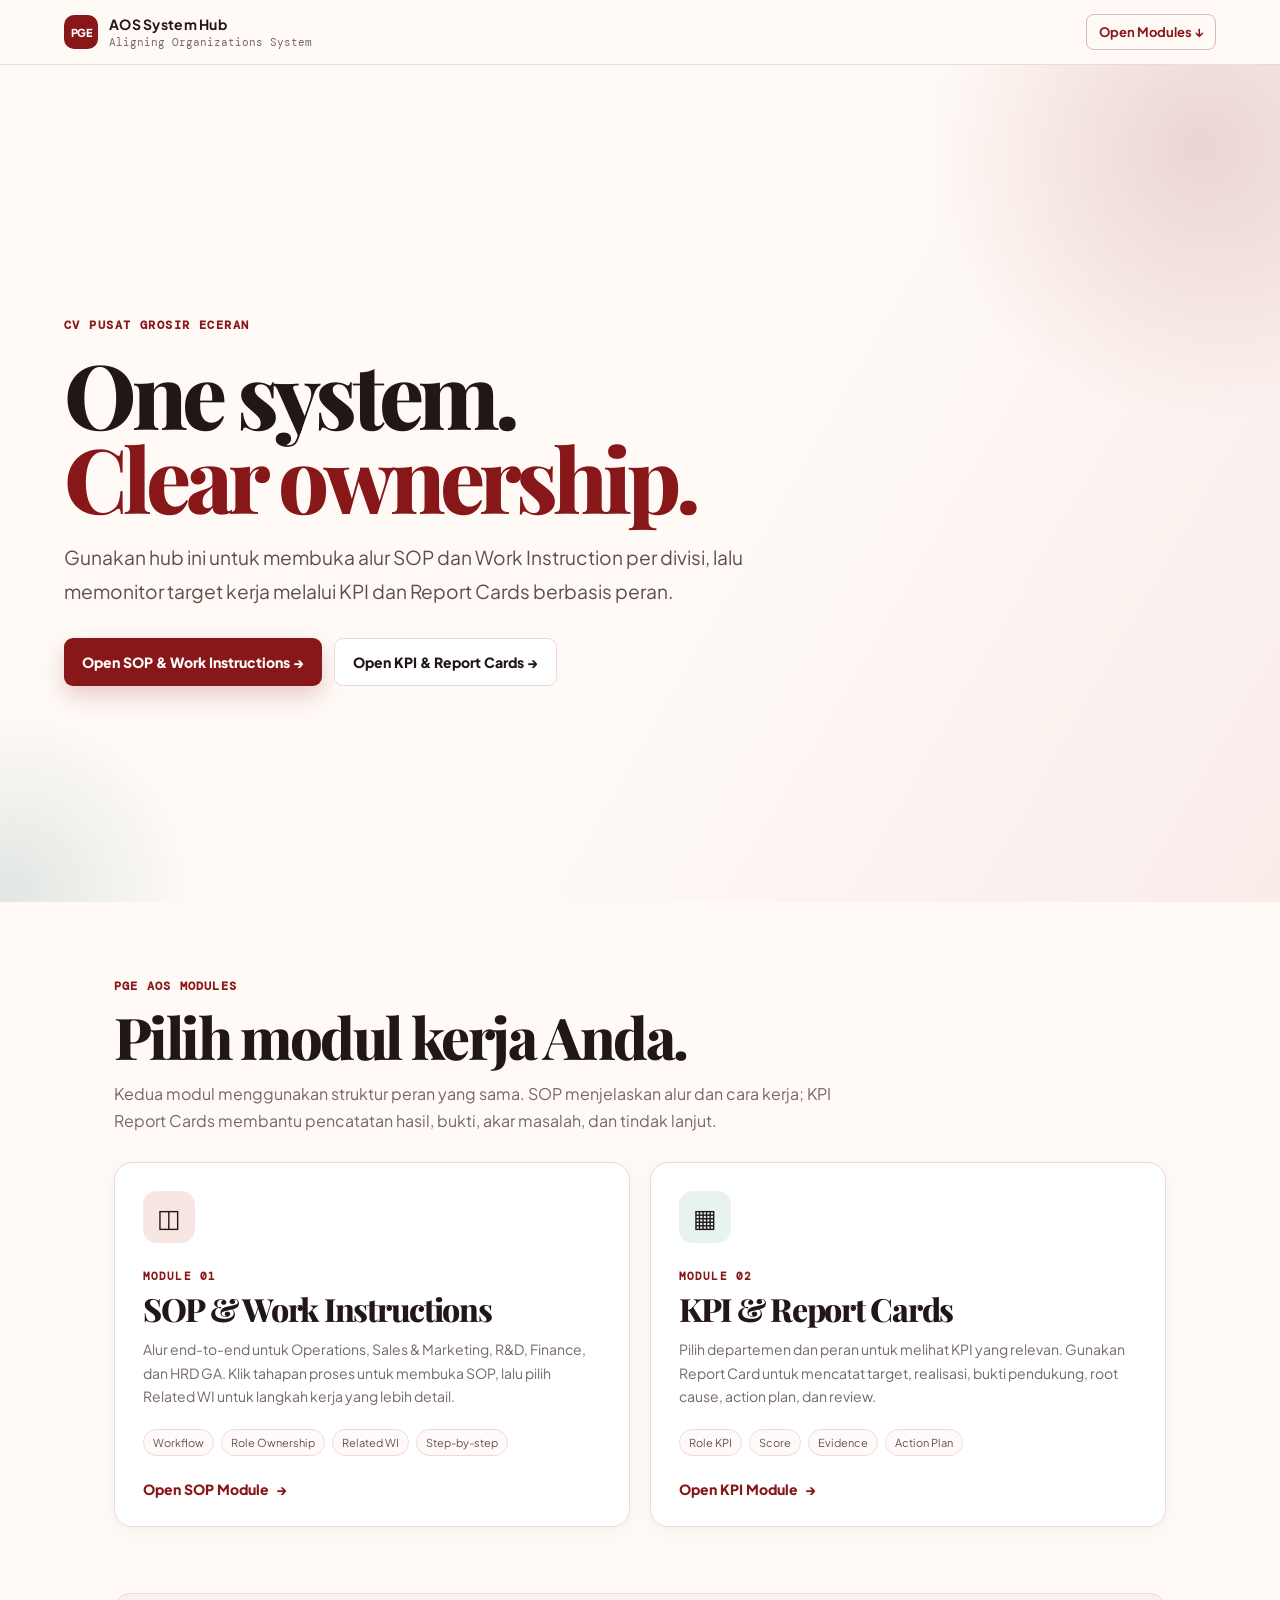
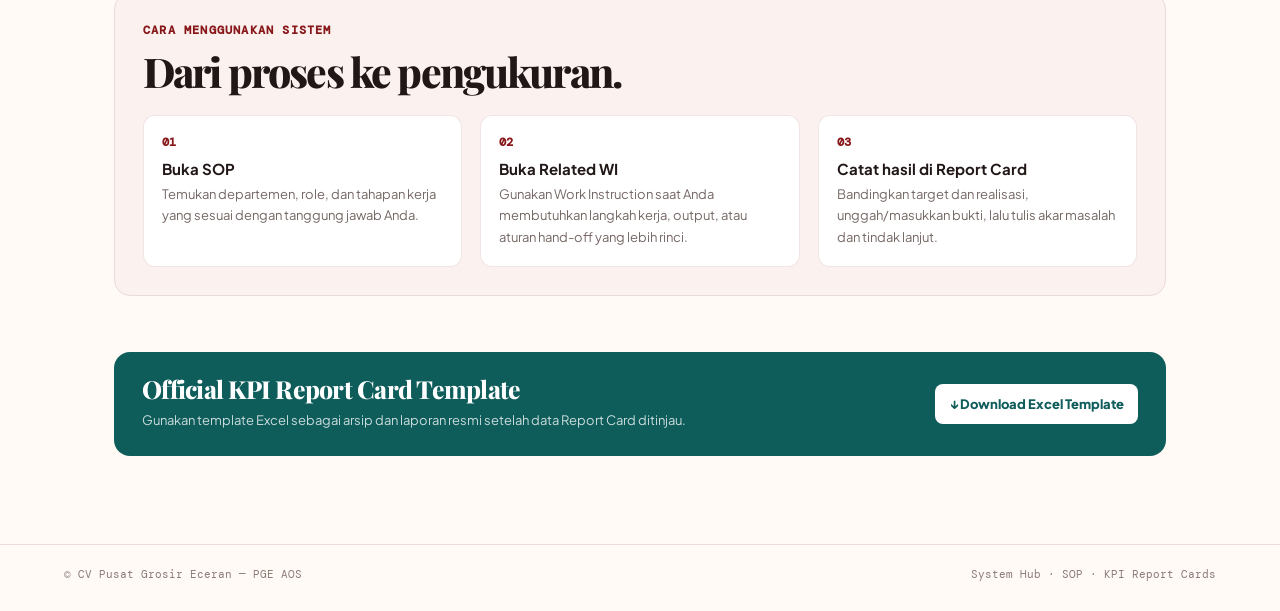
==== commit f03639ec: "Add files via upload" ====
--- a/index.html
+++ b/index.html
@@ -1,109 +1,180 @@
-<!DOCTYPE html>
+<!doctype html>
 <html lang="id">
 <head>
-<meta charset="UTF-8">
-<meta name="viewport" content="width=device-width, initial-scale=1.0">
-<meta name="description" content="PGE AOS — modular operating system hub for SOP and Role-Based KPI Monitoring.">
-<title>PGE AOS — System Hub</title>
-<link rel="preconnect" href="https://fonts.googleapis.com">
-<link rel="preconnect" href="https://fonts.gstatic.com" crossorigin>
-<link href="https://fonts.googleapis.com/css2?family=JetBrains+Mono:wght@500;600;700&family=Playfair+Display:ital,wght@0,500;0,600;0,700;1,500;1,600&family=Source+Serif+4:opsz,wght@8..60,400;8..60,500;8..60,600;8..60,700&display=swap" rel="stylesheet">
-<style>
-:root{
-  --wine:#871719;--wine-dark:#2b0708;--wine-mid:#aa4936;--wine-light:#f5e7e3;
-  --aqua:#78e8e6;--aqua-dark:#0e5d5b;--cream:#fffaf6;--paper:#f8efe9;
-  --ink:#240607;--muted:#725b58;--line:rgba(135,23,25,.22);--line-dark:rgba(135,23,25,.56);
-}
-*{box-sizing:border-box;border-radius:0}
-html{scroll-behavior:smooth}
-body{margin:0;background:var(--cream);color:var(--ink);font-family:"Source Serif 4",Georgia,serif;min-width:320px}
-body:before{content:"";position:fixed;inset:0;pointer-events:none;z-index:-1;background:
-repeating-linear-gradient(0deg,transparent,transparent 1px,rgba(135,23,25,.13) 1px,rgba(135,23,25,.13) 2px),
-linear-gradient(135deg,transparent 0 49%,rgba(135,23,25,.025) 49% 50%,transparent 50% 100%);
-background-size:100% 5px,44px 44px;opacity:.17}
-a{color:inherit;text-decoration:none}
-.skip{position:absolute;left:-10000px;top:auto}.skip:focus{left:20px;top:18px;z-index:1000;background:var(--wine);color:#fff;padding:12px 16px;font:700 12px "JetBrains Mono",monospace}
-header{position:sticky;top:0;z-index:20;background:rgba(255,250,246,.94);border-bottom:2px solid var(--wine);backdrop-filter:blur(10px)}
-.nav{max-width:1280px;margin:auto;min-height:70px;padding:0 28px;display:flex;align-items:center;justify-content:space-between;gap:20px}
-.brand{display:flex;align-items:center;gap:12px}.mark{width:38px;height:38px;display:grid;place-items:center;border:2px solid var(--wine);font:700 11px "JetBrains Mono",monospace;color:var(--wine);letter-spacing:-.1em}.brand-title{font:700 17px "Playfair Display",Georgia,serif;letter-spacing:-.03em}.brand-sub{display:block;font:600 10px "JetBrains Mono",monospace;color:var(--muted);letter-spacing:.12em;text-transform:uppercase;margin-top:2px}
-.nav-links{display:flex;align-items:stretch;gap:0}.nav-link{min-height:70px;padding:0 16px;display:flex;align-items:center;border-left:1px solid var(--line);font:700 11px "JetBrains Mono",monospace;letter-spacing:.07em;text-transform:uppercase;color:var(--muted);transition:100ms linear}.nav-link:hover{background:var(--wine);color:#fff}.nav-link.active{color:var(--wine)}
-main{max-width:1280px;margin:auto;padding:0 28px 70px}
-.hero{border-left:2px solid var(--wine);border-right:2px solid var(--wine);padding:84px 52px 52px;position:relative;overflow:hidden}
-.hero:after{content:"";position:absolute;right:0;top:0;width:34%;height:100%;background:repeating-linear-gradient(90deg,rgba(135,23,25,.18),rgba(135,23,25,.18) 1px,transparent 1px,transparent 4px);opacity:.09}
-.kicker{font:700 11px "JetBrains Mono",monospace;letter-spacing:.16em;text-transform:uppercase;color:var(--wine);display:flex;gap:10px;align-items:center}.kicker:before{content:"";width:10px;height:10px;background:var(--aqua);border:1px solid var(--aqua-dark)}
-.hero h1{position:relative;z-index:1;margin:18px 0 12px;font:600 clamp(3.6rem,10vw,8.7rem)/.82 "Playfair Display",Georgia,serif;letter-spacing:-.075em;max-width:940px}.hero h1 em{font-weight:500;color:var(--wine);white-space:nowrap}.hero p{position:relative;z-index:1;max-width:650px;margin:26px 0 0;font-size:clamp(1.08rem,1.8vw,1.35rem);line-height:1.55;color:var(--muted)}
-.rule{display:flex;align-items:center;gap:14px;margin-top:40px}.rule b{width:38px;height:38px;background:var(--wine);display:block}.rule span{height:4px;background:var(--wine);display:block;flex:1;max-width:540px}
-.module-grid{display:grid;grid-template-columns:1fr 1fr;border-top:4px solid var(--wine);border-bottom:4px solid var(--wine)}
-.module{min-height:430px;padding:38px;position:relative;display:flex;flex-direction:column;border-right:1px solid var(--line);transition:100ms linear}.module:last-child{border-right:0}.module:hover{background:var(--wine);color:#fff}.module:hover .module-kicker,.module:hover .module-note,.module:hover .module-meta{color:#fff}.module:hover .module-index{border-color:#fff;color:#fff}.module:hover .arrow{background:#fff;color:var(--wine)}
-.module-index{width:42px;height:42px;border:2px solid var(--wine);display:grid;place-items:center;font:700 12px "JetBrains Mono",monospace;color:var(--wine);margin-bottom:36px}.module-kicker{font:700 11px "JetBrains Mono",monospace;color:var(--wine);letter-spacing:.13em;text-transform:uppercase}.module h2{margin:12px 0 16px;font:600 clamp(2.5rem,4.6vw,4.8rem)/.9 "Playfair Display",Georgia,serif;letter-spacing:-.06em}.module p{max-width:440px;color:var(--muted);font-size:1.12rem;line-height:1.55;margin:0}.module-footer{margin-top:auto;display:flex;align-items:end;justify-content:space-between;gap:18px}.module-meta{font:700 10px/1.6 "JetBrains Mono",monospace;color:var(--muted);letter-spacing:.04em;text-transform:uppercase}.arrow{width:58px;height:58px;display:grid;place-items:center;background:var(--wine);color:#fff;font:500 2rem "Playfair Display",serif;transition:100ms linear}
-.matrix{padding:52px 0;border-bottom:4px solid var(--wine)}.section-label{font:700 11px "JetBrains Mono",monospace;color:var(--wine);letter-spacing:.16em;text-transform:uppercase;margin-bottom:13px}.matrix h2{margin:0 0 28px;font:600 clamp(2.2rem,4vw,4rem)/.93 "Playfair Display",serif;letter-spacing:-.05em;max-width:860px}.stats{display:grid;grid-template-columns:repeat(4,1fr);border:1px solid var(--line)}.stat{padding:22px 24px;border-right:1px solid var(--line)}.stat:last-child{border-right:0}.stat-n{display:block;font:600 2.7rem/1 "Playfair Display",serif;color:var(--wine)}.stat-l{display:block;margin-top:7px;font:700 10px/1.45 "JetBrains Mono",monospace;letter-spacing:.08em;text-transform:uppercase;color:var(--muted)}
-.flow{padding:52px 0 12px;display:grid;grid-template-columns:minmax(260px,.8fr) 2fr;gap:42px}.flow h2{margin:0;font:600 clamp(2.2rem,4vw,4rem)/.93 "Playfair Display",serif;letter-spacing:-.05em}.flow p{color:var(--muted);font-size:1.1rem;line-height:1.55}.flow-map{border-top:2px solid var(--wine);border-bottom:2px solid var(--wine);display:grid;grid-template-columns:repeat(5,1fr)}.flow-step{padding:18px 14px;min-height:132px;border-right:1px solid var(--line);position:relative}.flow-step:last-child{border-right:0}.flow-step:not(:last-child):after{content:"→";position:absolute;right:-9px;top:50%;transform:translateY(-50%);z-index:1;background:var(--cream);color:var(--wine);font:500 22px "Playfair Display",serif}.flow-step b{font:700 10px "JetBrains Mono",monospace;letter-spacing:.08em;color:var(--wine);text-transform:uppercase}.flow-step span{display:block;margin-top:10px;font:600 1.2rem/1.08 "Playfair Display",serif}
-footer{max-width:1280px;margin:0 auto;padding:22px 28px 42px;display:flex;justify-content:space-between;gap:20px;font:700 10px "JetBrains Mono",monospace;color:var(--muted);letter-spacing:.08em;text-transform:uppercase}
-:focus-visible{outline:3px solid var(--aqua-dark);outline-offset:4px}
-@media(max-width:760px){.nav{min-height:62px;padding:0 16px}.nav-links .nav-link{min-height:62px;padding:0 10px;font-size:9px}.brand-sub{display:none}.hero{padding:58px 22px 32px}.hero h1{font-size:clamp(3.3rem,15vw,5.6rem)}main{padding:0 16px 40px}.module-grid,.flow{grid-template-columns:1fr}.module{min-height:320px;border-right:0;border-bottom:1px solid var(--line)}.module:last-child{border-bottom:0}.stats{grid-template-columns:1fr 1fr}.stat:nth-child(2){border-right:0}.stat:nth-child(-n+2){border-bottom:1px solid var(--line)}.flow-map{grid-template-columns:1fr}.flow-step{min-height:auto;border-right:0;border-bottom:1px solid var(--line)}.flow-step:last-child{border-bottom:0}.flow-step:not(:last-child):after{content:"↓";right:auto;left:50%;top:auto;bottom:-15px;transform:translateX(-50%)}footer{padding:18px 16px 32px;display:block;line-height:1.7}}
-</style>
+  <meta charset="utf-8">
+  <meta name="viewport" content="width=device-width, initial-scale=1">
+  <meta name="description" content="PGE Aligning Organizations System Hub">
+  <title>PGE AOS — System Hub</title>
+  <link rel="preconnect" href="https://fonts.googleapis.com">
+  <link rel="preconnect" href="https://fonts.gstatic.com" crossorigin>
+  <link href="https://fonts.googleapis.com/css2?family=DM+Mono:wght@400;500&family=Playfair+Display:wght@600;700;800&family=Plus+Jakarta+Sans:wght@400;500;600;700;800&display=swap" rel="stylesheet">
+  <style>
+    :root{
+      --wine:#871719;
+      --wine-deep:#591012;
+      --wine-soft:#fbf1ef;
+      --cream:#fffaf6;
+      --ink:#211716;
+      --muted:#756865;
+      --line:#eadbd7;
+      --teal:#0e5d5b;
+      --gold:#be8121;
+      --shadow:0 18px 48px rgba(80,24,23,.11);
+    }
+    *{box-sizing:border-box}
+    html{scroll-behavior:smooth}
+    body{margin:0;background:var(--cream);color:var(--ink);font-family:"Plus Jakarta Sans",Arial,sans-serif}
+    a{text-decoration:none;color:inherit}
+    .nav{
+      position:sticky;top:0;z-index:5;background:rgba(255,250,246,.92);backdrop-filter:blur(12px);
+      border-bottom:1px solid var(--line);padding:14px 5vw;display:flex;align-items:center;justify-content:space-between;gap:18px
+    }
+    .brand{display:flex;align-items:center;gap:11px}
+    .brand-mark{
+      width:34px;height:34px;border-radius:10px;background:var(--wine);color:#fff;display:grid;place-items:center;
+      font-size:11px;font-weight:800;letter-spacing:-.04em
+    }
+    .brand strong{display:block;font-size:14px;letter-spacing:.02em}
+    .brand span{display:block;font:11px "DM Mono",monospace;color:var(--muted);margin-top:2px}
+    .nav a:last-child{font-size:13px;font-weight:700;color:var(--wine);padding:9px 12px;border:1px solid #d9b9b3;border-radius:8px}
+    .hero{
+      min-height:calc(100vh - 63px);padding:92px 5vw 56px;display:grid;align-content:center;position:relative;overflow:hidden;
+      background:linear-gradient(120deg,#fffaf6 0%,#fffaf6 56%,#f8ece9 100%);
+    }
+    .hero:before,.hero:after{content:"";position:absolute;border-radius:50%;pointer-events:none}
+    .hero:before{width:580px;height:580px;right:-210px;top:-210px;background:radial-gradient(circle,rgba(135,23,25,.15),transparent 67%)}
+    .hero:after{width:380px;height:380px;left:-180px;bottom:-180px;background:radial-gradient(circle,rgba(14,93,91,.12),transparent 68%)}
+    .hero-inner{position:relative;z-index:1;max-width:950px}
+    .eyebrow{font:12px "DM Mono",monospace;color:var(--wine);letter-spacing:.12em;text-transform:uppercase;font-weight:700}
+    h1{font:800 clamp(3.1rem,7vw,6.4rem)/.94 "Playfair Display",Georgia,serif;letter-spacing:-.055em;margin:18px 0 22px;max-width:840px}
+    h1 em{font-style:normal;color:var(--wine)}
+    .hero p{font-size:clamp(1rem,1.7vw,1.2rem);line-height:1.75;color:#5f4f4b;max-width:700px;margin:0}
+    .hero-actions{display:flex;flex-wrap:wrap;gap:12px;margin-top:30px}
+    .btn{display:inline-flex;align-items:center;justify-content:center;min-height:48px;border-radius:9px;padding:0 18px;font-size:14px;font-weight:800}
+    .btn-primary{background:var(--wine);color:#fff;box-shadow:0 10px 22px rgba(135,23,25,.2)}
+    .btn-secondary{background:#fff;border:1px solid var(--line);color:var(--ink)}
+    main{max-width:1180px;margin:0 auto;padding:76px 5vw 88px}
+    .section-label{font:12px "DM Mono",monospace;color:var(--wine);letter-spacing:.1em;text-transform:uppercase;font-weight:700}
+    h2{font:800 clamp(2rem,4.5vw,3.7rem)/1.02 "Playfair Display",Georgia,serif;letter-spacing:-.045em;margin:13px 0 14px}
+    .section-copy{color:var(--muted);max-width:720px;line-height:1.7;margin:0 0 28px}
+    .modules{display:grid;grid-template-columns:repeat(2,minmax(0,1fr));gap:20px}
+    .module{
+      min-height:345px;border:1px solid var(--line);background:#fff;border-radius:18px;padding:28px;display:flex;flex-direction:column;
+      transition:transform .2s ease,box-shadow .2s ease,border-color .2s ease;box-shadow:0 4px 18px rgba(67,32,28,.04)
+    }
+    .module:hover{transform:translateY(-5px);box-shadow:var(--shadow);border-color:#d9aaa3}
+    .module-icon{width:52px;height:52px;border-radius:14px;display:grid;place-items:center;font-size:25px;margin-bottom:26px}
+    .module-sop .module-icon{background:#f8e6e2}.module-kpi .module-icon{background:#e8f2ef}
+    .module small{font:11px "DM Mono",monospace;color:var(--wine);font-weight:700;letter-spacing:.1em;text-transform:uppercase}
+    .module h3{font:800 2rem/1.05 "Playfair Display",Georgia,serif;letter-spacing:-.04em;margin:9px 0 12px}
+    .module p{color:var(--muted);line-height:1.7;font-size:14px;margin:0}
+    .chips{display:flex;flex-wrap:wrap;gap:7px;margin:20px 0 24px}
+    .chips span{font-size:11px;padding:6px 9px;border:1px solid var(--line);border-radius:999px;color:#615350;background:#fffaf9}
+    .module .open{margin-top:auto;color:var(--wine);font-size:14px;font-weight:800;display:flex;align-items:center;gap:7px}
+    .guide{margin-top:66px;border:1px solid var(--line);background:var(--wine-soft);border-radius:16px;padding:28px}
+    .guide-grid{display:grid;grid-template-columns:repeat(3,minmax(0,1fr));gap:18px;margin-top:22px}
+    .guide-item{padding:18px;border-radius:12px;background:#fff;border:1px solid rgba(135,23,25,.11)}
+    .guide-no{font:700 12px "DM Mono",monospace;color:var(--wine)}
+    .guide-item strong{display:block;margin:9px 0 6px;font-size:15px}
+    .guide-item p{margin:0;color:var(--muted);font-size:13px;line-height:1.65}
+    .download{margin-top:56px;padding:25px 28px;border-radius:16px;background:var(--teal);color:#fff;display:flex;align-items:center;justify-content:space-between;gap:20px}
+    .download h3{margin:0;font:800 1.55rem/1 "Playfair Display",Georgia,serif;letter-spacing:-.03em}
+    .download p{margin:8px 0 0;font-size:13px;line-height:1.6;color:rgba(255,255,255,.78)}
+    .download a{background:#fff;color:var(--teal);font-size:13px;font-weight:800;padding:12px 14px;border-radius:8px;white-space:nowrap}
+    footer{padding:22px 5vw 30px;border-top:1px solid var(--line);font:11px "DM Mono",monospace;color:#8a7a76;display:flex;justify-content:space-between;gap:16px}
+    @media(max-width:760px){
+      .nav{padding:12px 18px}.nav a:last-child{display:none}
+      .hero{min-height:auto;padding:74px 22px 58px}h1{font-size:3.15rem}
+      main{padding:54px 20px 62px}.modules,.guide-grid{grid-template-columns:1fr}
+      .module{min-height:275px}.download{align-items:flex-start;flex-direction:column}.download a{width:100%;text-align:center}
+      footer{padding:20px;flex-direction:column}
+    }
+  </style>
 </head>
 <body>
-<a class="skip" href="#content">Lewati ke konten utama</a>
-<header>
-  <nav class="nav" aria-label="Navigasi utama">
+  <nav class="nav">
     <a class="brand" href="index.html" aria-label="PGE AOS System Hub">
-      <span class="mark">PGE</span><span><span class="brand-title">AOS / System Hub</span><span class="brand-sub">Aligning Organization System</span></span>
+      <div class="brand-mark">PGE</div>
+      <div><strong>AOS System Hub</strong><span>Aligning Organizations System</span></div>
     </a>
-    <div class="nav-links">
-      <a class="nav-link active" href="index.html">Hub</a>
-      <a class="nav-link" href="sop.html">SOP</a>
-      <a class="nav-link" href="kpi.html">KPI</a>
+    <a href="#modules">Open Modules ↓</a>
+  </nav>
+
+  <header class="hero">
+    <div class="hero-inner">
+      <div class="eyebrow">CV Pusat Grosir Eceran</div>
+      <h1>One system.<br><em>Clear ownership.</em></h1>
+      <p>Gunakan hub ini untuk membuka alur SOP dan Work Instruction per divisi, lalu memonitor target kerja melalui KPI dan Report Cards berbasis peran.</p>
+      <div class="hero-actions">
+        <a class="btn btn-primary" href="sop.html">Open SOP & Work Instructions →</a>
+        <a class="btn btn-secondary" href="kpi.html">Open KPI & Report Cards →</a>
+      </div>
     </div>
-  </nav>
-</header>
-<main id="content">
-  <section class="hero" aria-labelledby="hero-title">
-    <div class="kicker">PGE internal operating system · 2026</div>
-    <h1 id="hero-title">One system.<br><em>Clear action.</em></h1>
-    <p>Ruang informasi internal PGE yang menghubungkan cara kerja harian dengan ukuran kinerja setiap peran. Pilih modul untuk memahami prosedur atau KPI yang menjadi tanggung jawab Anda.</p>
-    <div class="rule" aria-hidden="true"><b></b><span></span></div>
-  </section>
+  </header>
 
-  <section class="module-grid" aria-label="Pilih modul">
-    <a class="module" href="sop.html">
-      <div class="module-index">01</div>
-      <div class="module-kicker">Operating standards</div>
-      <h2>Standard<br>Operating<br>Procedures</h2>
-      <p>Alur kerja lintas divisi, tanggung jawab tiap titik proses, dan detail prosedur yang menjadi acuan operasional.</p>
-      <div class="module-footer"><span class="module-meta">Open SOP module<br>Process · WI · handover</span><span class="arrow">→</span></div>
-    </a>
-    <a class="module" href="kpi.html">
-      <div class="module-index">02</div>
-      <div class="module-kicker">Role-based monitoring</div>
-      <h2>Key<br>Performance<br>Indicators</h2>
-      <p>Penjelasan KPI per peran: pemilik KPI, bobot aktif, target, bukti monitoring, referensi WI, serta cara membaca skor.</p>
-      <div class="module-footer"><span class="module-meta">Open KPI module<br>Role · target · evidence</span><span class="arrow">→</span></div>
-    </a>
-  </section>
+  <main id="modules">
+    <div class="section-label">PGE AOS Modules</div>
+    <h2>Pilih modul kerja Anda.</h2>
+    <p class="section-copy">Kedua modul menggunakan struktur peran yang sama. SOP menjelaskan alur dan cara kerja; KPI Report Cards membantu pencatatan hasil, bukti, akar masalah, dan tindak lanjut.</p>
 
-  <section class="matrix" aria-labelledby="matrix-title">
-    <div class="section-label">KPI module at a glance</div>
-    <h2 id="matrix-title">Setiap peran memahami kontribusinya sebelum hasil akhir dievaluasi.</h2>
-    <div class="stats">
-      <div class="stat"><span class="stat-n">5</span><span class="stat-l">Divisi</span></div>
-      <div class="stat"><span class="stat-n">16</span><span class="stat-l">Role scorecards</span></div>
-      <div class="stat"><span class="stat-n">58</span><span class="stat-l">KPI aktif</span></div>
-      <div class="stat"><span class="stat-n">100%</span><span class="stat-l">Bobot aktif per peran</span></div>
+    <div class="modules">
+      <a class="module module-sop" href="sop.html">
+        <div class="module-icon">◫</div>
+        <small>Module 01</small>
+        <h3>SOP & Work Instructions</h3>
+        <p>Alur end-to-end untuk Operations, Sales & Marketing, R&D, Finance, dan HRD GA. Klik tahapan proses untuk membuka SOP, lalu pilih Related WI untuk langkah kerja yang lebih detail.</p>
+        <div class="chips">
+          <span>Workflow</span><span>Role Ownership</span><span>Related WI</span><span>Step-by-step</span>
+        </div>
+        <div class="open">Open SOP Module <span>→</span></div>
+      </a>
+
+      <a class="module module-kpi" href="kpi.html">
+        <div class="module-icon">▦</div>
+        <small>Module 02</small>
+        <h3>KPI & Report Cards</h3>
+        <p>Pilih departemen dan peran untuk melihat KPI yang relevan. Gunakan Report Card untuk mencatat target, realisasi, bukti pendukung, root cause, action plan, dan review.</p>
+        <div class="chips">
+          <span>Role KPI</span><span>Score</span><span>Evidence</span><span>Action Plan</span>
+        </div>
+        <div class="open">Open KPI Module <span>→</span></div>
+      </a>
     </div>
-  </section>
 
-  <section class="flow" aria-labelledby="flow-title">
-    <div><div class="section-label">How it connects</div><h2 id="flow-title">SOP menjelaskan cara kerja. KPI membuat tanggung jawabnya terukur.</h2><p>Gunakan SOP untuk memahami urutan proses, WI, dan handover. Gunakan KPI untuk memahami output, target, bukti, dan ritme monitoring Anda.</p></div>
-    <div class="flow-map" aria-label="Hubungan antar divisi">
-      <div class="flow-step"><b>01</b><span>Sales & Marketing</span></div>
-      <div class="flow-step"><b>02</b><span>R&D</span></div>
-      <div class="flow-step"><b>03</b><span>Operations</span></div>
-      <div class="flow-step"><b>04</b><span>Finance</span></div>
-      <div class="flow-step"><b>05</b><span>HRD</span></div>
-    </div>
-  </section>
-</main>
-<footer><span>PGE · Internal use only</span><span>AOS System Hub · SOP + Role KPI</span></footer>
+    <section class="guide">
+      <div class="section-label">Cara menggunakan sistem</div>
+      <h2 style="font-size:clamp(1.75rem,3.2vw,2.8rem);margin-bottom:0">Dari proses ke pengukuran.</h2>
+      <div class="guide-grid">
+        <div class="guide-item">
+          <div class="guide-no">01</div>
+          <strong>Buka SOP</strong>
+          <p>Temukan departemen, role, dan tahapan kerja yang sesuai dengan tanggung jawab Anda.</p>
+        </div>
+        <div class="guide-item">
+          <div class="guide-no">02</div>
+          <strong>Buka Related WI</strong>
+          <p>Gunakan Work Instruction saat Anda membutuhkan langkah kerja, output, atau aturan hand-off yang lebih rinci.</p>
+        </div>
+        <div class="guide-item">
+          <div class="guide-no">03</div>
+          <strong>Catat hasil di Report Card</strong>
+          <p>Bandingkan target dan realisasi, unggah/masukkan bukti, lalu tulis akar masalah dan tindak lanjut.</p>
+        </div>
+      </div>
+    </section>
+
+    <section class="download">
+      <div>
+        <h3>Official KPI Report Card Template</h3>
+        <p>Gunakan template Excel sebagai arsip dan laporan resmi setelah data Report Card ditinjau.</p>
+      </div>
+      <a href="PGE_KPI_Report_Cards_Template.xlsx" download>↓ Download Excel Template</a>
+    </section>
+  </main>
+
+  <footer>
+    <span>© CV Pusat Grosir Eceran — PGE AOS</span>
+    <span>System Hub · SOP · KPI Report Cards</span>
+  </footer>
 </body>
 </html>
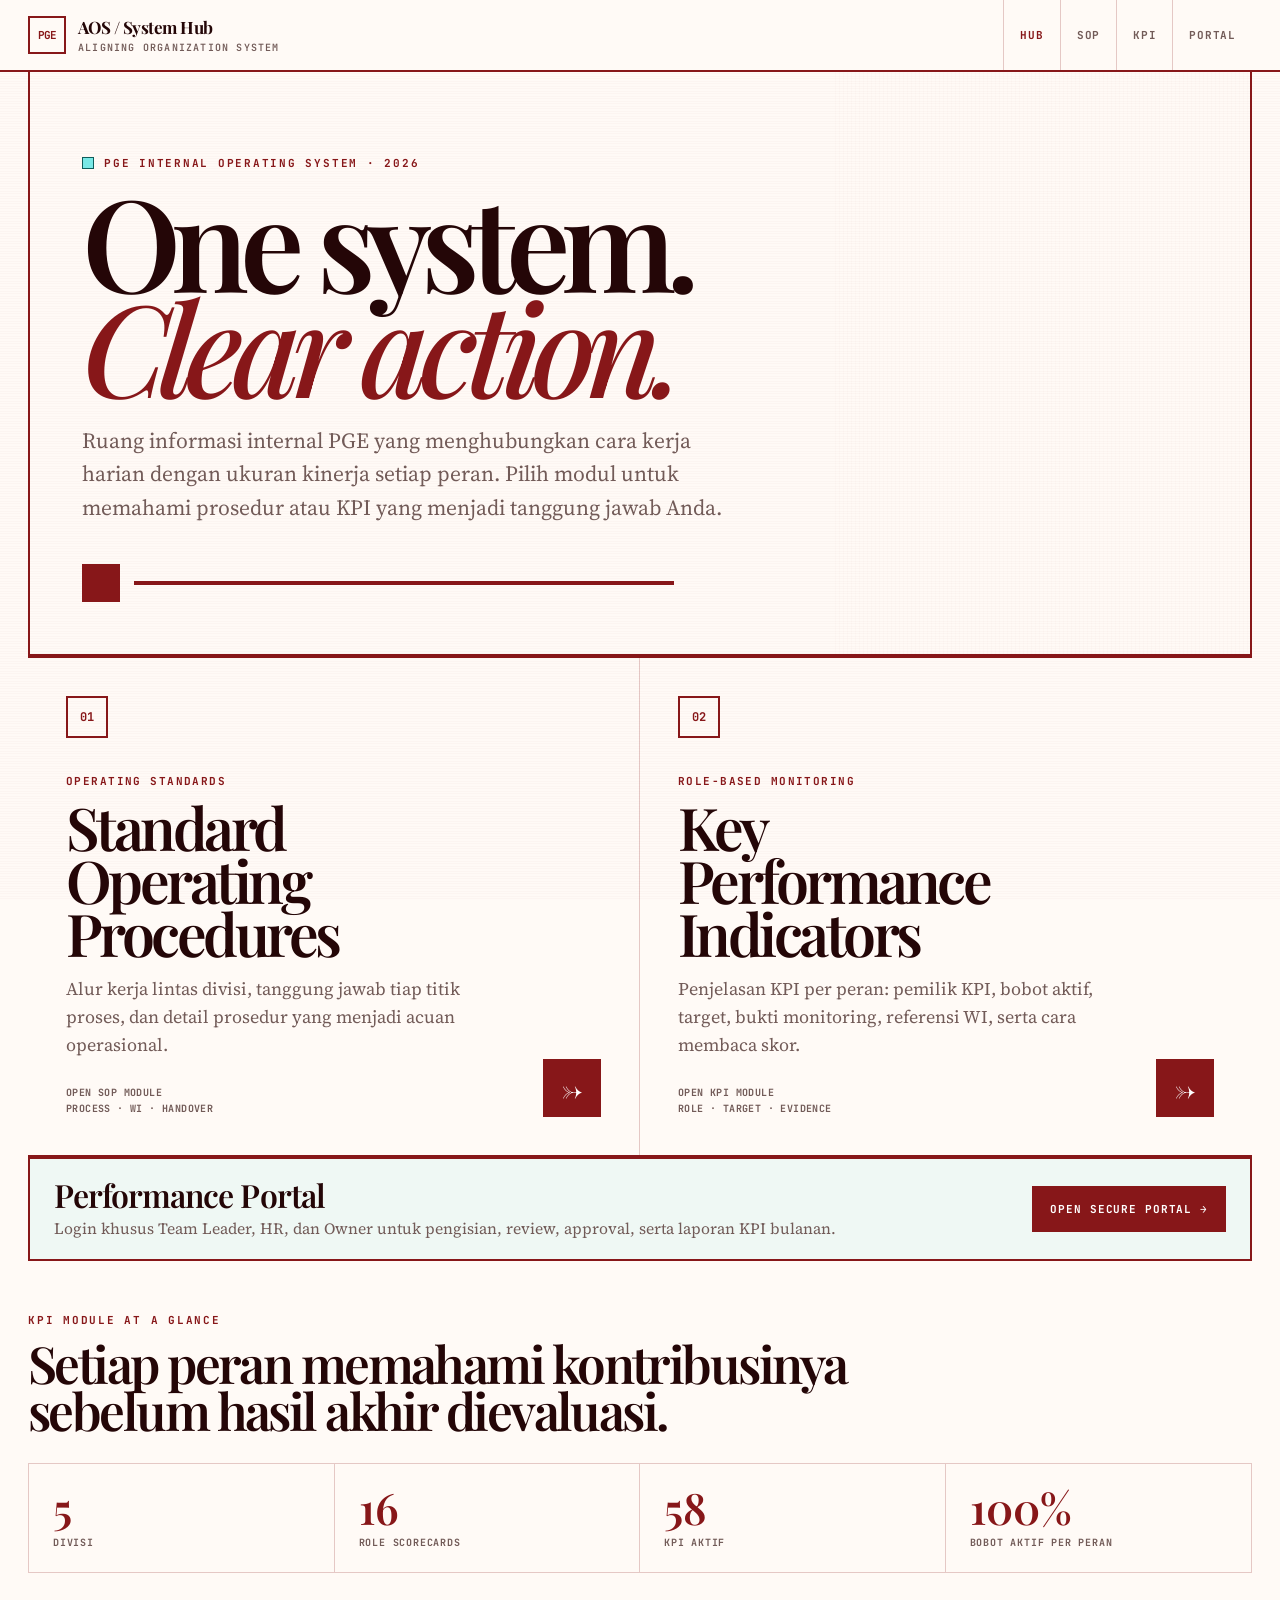
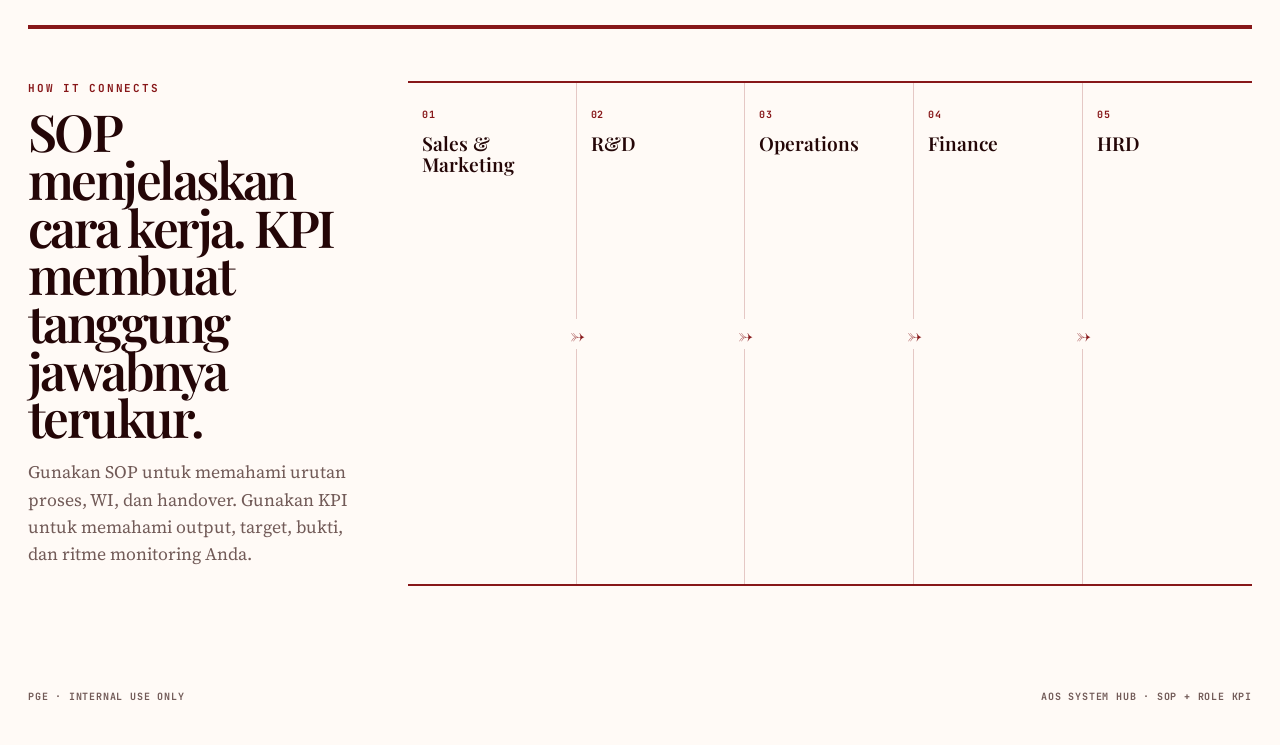
==== commit b00a4ce1: "Add files via upload" ====
--- a/index.html
+++ b/index.html
@@ -1,180 +1,116 @@
-<!doctype html>
+<!DOCTYPE html>
 <html lang="id">
 <head>
-  <meta charset="utf-8">
-  <meta name="viewport" content="width=device-width, initial-scale=1">
-  <meta name="description" content="PGE Aligning Organizations System Hub">
-  <title>PGE AOS — System Hub</title>
-  <link rel="preconnect" href="https://fonts.googleapis.com">
-  <link rel="preconnect" href="https://fonts.gstatic.com" crossorigin>
-  <link href="https://fonts.googleapis.com/css2?family=DM+Mono:wght@400;500&family=Playfair+Display:wght@600;700;800&family=Plus+Jakarta+Sans:wght@400;500;600;700;800&display=swap" rel="stylesheet">
-  <style>
-    :root{
-      --wine:#871719;
-      --wine-deep:#591012;
-      --wine-soft:#fbf1ef;
-      --cream:#fffaf6;
-      --ink:#211716;
-      --muted:#756865;
-      --line:#eadbd7;
-      --teal:#0e5d5b;
-      --gold:#be8121;
-      --shadow:0 18px 48px rgba(80,24,23,.11);
-    }
-    *{box-sizing:border-box}
-    html{scroll-behavior:smooth}
-    body{margin:0;background:var(--cream);color:var(--ink);font-family:"Plus Jakarta Sans",Arial,sans-serif}
-    a{text-decoration:none;color:inherit}
-    .nav{
-      position:sticky;top:0;z-index:5;background:rgba(255,250,246,.92);backdrop-filter:blur(12px);
-      border-bottom:1px solid var(--line);padding:14px 5vw;display:flex;align-items:center;justify-content:space-between;gap:18px
-    }
-    .brand{display:flex;align-items:center;gap:11px}
-    .brand-mark{
-      width:34px;height:34px;border-radius:10px;background:var(--wine);color:#fff;display:grid;place-items:center;
-      font-size:11px;font-weight:800;letter-spacing:-.04em
-    }
-    .brand strong{display:block;font-size:14px;letter-spacing:.02em}
-    .brand span{display:block;font:11px "DM Mono",monospace;color:var(--muted);margin-top:2px}
-    .nav a:last-child{font-size:13px;font-weight:700;color:var(--wine);padding:9px 12px;border:1px solid #d9b9b3;border-radius:8px}
-    .hero{
-      min-height:calc(100vh - 63px);padding:92px 5vw 56px;display:grid;align-content:center;position:relative;overflow:hidden;
-      background:linear-gradient(120deg,#fffaf6 0%,#fffaf6 56%,#f8ece9 100%);
-    }
-    .hero:before,.hero:after{content:"";position:absolute;border-radius:50%;pointer-events:none}
-    .hero:before{width:580px;height:580px;right:-210px;top:-210px;background:radial-gradient(circle,rgba(135,23,25,.15),transparent 67%)}
-    .hero:after{width:380px;height:380px;left:-180px;bottom:-180px;background:radial-gradient(circle,rgba(14,93,91,.12),transparent 68%)}
-    .hero-inner{position:relative;z-index:1;max-width:950px}
-    .eyebrow{font:12px "DM Mono",monospace;color:var(--wine);letter-spacing:.12em;text-transform:uppercase;font-weight:700}
-    h1{font:800 clamp(3.1rem,7vw,6.4rem)/.94 "Playfair Display",Georgia,serif;letter-spacing:-.055em;margin:18px 0 22px;max-width:840px}
-    h1 em{font-style:normal;color:var(--wine)}
-    .hero p{font-size:clamp(1rem,1.7vw,1.2rem);line-height:1.75;color:#5f4f4b;max-width:700px;margin:0}
-    .hero-actions{display:flex;flex-wrap:wrap;gap:12px;margin-top:30px}
-    .btn{display:inline-flex;align-items:center;justify-content:center;min-height:48px;border-radius:9px;padding:0 18px;font-size:14px;font-weight:800}
-    .btn-primary{background:var(--wine);color:#fff;box-shadow:0 10px 22px rgba(135,23,25,.2)}
-    .btn-secondary{background:#fff;border:1px solid var(--line);color:var(--ink)}
-    main{max-width:1180px;margin:0 auto;padding:76px 5vw 88px}
-    .section-label{font:12px "DM Mono",monospace;color:var(--wine);letter-spacing:.1em;text-transform:uppercase;font-weight:700}
-    h2{font:800 clamp(2rem,4.5vw,3.7rem)/1.02 "Playfair Display",Georgia,serif;letter-spacing:-.045em;margin:13px 0 14px}
-    .section-copy{color:var(--muted);max-width:720px;line-height:1.7;margin:0 0 28px}
-    .modules{display:grid;grid-template-columns:repeat(2,minmax(0,1fr));gap:20px}
-    .module{
-      min-height:345px;border:1px solid var(--line);background:#fff;border-radius:18px;padding:28px;display:flex;flex-direction:column;
-      transition:transform .2s ease,box-shadow .2s ease,border-color .2s ease;box-shadow:0 4px 18px rgba(67,32,28,.04)
-    }
-    .module:hover{transform:translateY(-5px);box-shadow:var(--shadow);border-color:#d9aaa3}
-    .module-icon{width:52px;height:52px;border-radius:14px;display:grid;place-items:center;font-size:25px;margin-bottom:26px}
-    .module-sop .module-icon{background:#f8e6e2}.module-kpi .module-icon{background:#e8f2ef}
-    .module small{font:11px "DM Mono",monospace;color:var(--wine);font-weight:700;letter-spacing:.1em;text-transform:uppercase}
-    .module h3{font:800 2rem/1.05 "Playfair Display",Georgia,serif;letter-spacing:-.04em;margin:9px 0 12px}
-    .module p{color:var(--muted);line-height:1.7;font-size:14px;margin:0}
-    .chips{display:flex;flex-wrap:wrap;gap:7px;margin:20px 0 24px}
-    .chips span{font-size:11px;padding:6px 9px;border:1px solid var(--line);border-radius:999px;color:#615350;background:#fffaf9}
-    .module .open{margin-top:auto;color:var(--wine);font-size:14px;font-weight:800;display:flex;align-items:center;gap:7px}
-    .guide{margin-top:66px;border:1px solid var(--line);background:var(--wine-soft);border-radius:16px;padding:28px}
-    .guide-grid{display:grid;grid-template-columns:repeat(3,minmax(0,1fr));gap:18px;margin-top:22px}
-    .guide-item{padding:18px;border-radius:12px;background:#fff;border:1px solid rgba(135,23,25,.11)}
-    .guide-no{font:700 12px "DM Mono",monospace;color:var(--wine)}
-    .guide-item strong{display:block;margin:9px 0 6px;font-size:15px}
-    .guide-item p{margin:0;color:var(--muted);font-size:13px;line-height:1.65}
-    .download{margin-top:56px;padding:25px 28px;border-radius:16px;background:var(--teal);color:#fff;display:flex;align-items:center;justify-content:space-between;gap:20px}
-    .download h3{margin:0;font:800 1.55rem/1 "Playfair Display",Georgia,serif;letter-spacing:-.03em}
-    .download p{margin:8px 0 0;font-size:13px;line-height:1.6;color:rgba(255,255,255,.78)}
-    .download a{background:#fff;color:var(--teal);font-size:13px;font-weight:800;padding:12px 14px;border-radius:8px;white-space:nowrap}
-    footer{padding:22px 5vw 30px;border-top:1px solid var(--line);font:11px "DM Mono",monospace;color:#8a7a76;display:flex;justify-content:space-between;gap:16px}
-    @media(max-width:760px){
-      .nav{padding:12px 18px}.nav a:last-child{display:none}
-      .hero{min-height:auto;padding:74px 22px 58px}h1{font-size:3.15rem}
-      main{padding:54px 20px 62px}.modules,.guide-grid{grid-template-columns:1fr}
-      .module{min-height:275px}.download{align-items:flex-start;flex-direction:column}.download a{width:100%;text-align:center}
-      footer{padding:20px;flex-direction:column}
-    }
-  </style>
+<meta charset="UTF-8">
+<meta name="viewport" content="width=device-width, initial-scale=1.0">
+<meta name="description" content="PGE AOS — modular operating system hub for SOP and Role-Based KPI Monitoring.">
+<title>PGE AOS — System Hub</title>
+<link rel="preconnect" href="https://fonts.googleapis.com">
+<link rel="preconnect" href="https://fonts.gstatic.com" crossorigin>
+<link href="https://fonts.googleapis.com/css2?family=JetBrains+Mono:wght@500;600;700&family=Playfair+Display:ital,wght@0,500;0,600;0,700;1,500;1,600&family=Source+Serif+4:opsz,wght@8..60,400;8..60,500;8..60,600;8..60,700&display=swap" rel="stylesheet">
+<style>
+:root{
+  --wine:#871719;--wine-dark:#2b0708;--wine-mid:#aa4936;--wine-light:#f5e7e3;
+  --aqua:#78e8e6;--aqua-dark:#0e5d5b;--cream:#fffaf6;--paper:#f8efe9;
+  --ink:#240607;--muted:#725b58;--line:rgba(135,23,25,.22);--line-dark:rgba(135,23,25,.56);
+}
+*{box-sizing:border-box;border-radius:0}
+html{scroll-behavior:smooth}
+body{margin:0;background:var(--cream);color:var(--ink);font-family:"Source Serif 4",Georgia,serif;min-width:320px}
+body:before{content:"";position:fixed;inset:0;pointer-events:none;z-index:-1;background:
+repeating-linear-gradient(0deg,transparent,transparent 1px,rgba(135,23,25,.13) 1px,rgba(135,23,25,.13) 2px),
+linear-gradient(135deg,transparent 0 49%,rgba(135,23,25,.025) 49% 50%,transparent 50% 100%);
+background-size:100% 5px,44px 44px;opacity:.17}
+a{color:inherit;text-decoration:none}
+.skip{position:absolute;left:-10000px;top:auto}.skip:focus{left:20px;top:18px;z-index:1000;background:var(--wine);color:#fff;padding:12px 16px;font:700 12px "JetBrains Mono",monospace}
+header{position:sticky;top:0;z-index:20;background:rgba(255,250,246,.94);border-bottom:2px solid var(--wine);backdrop-filter:blur(10px)}
+.nav{max-width:1280px;margin:auto;min-height:70px;padding:0 28px;display:flex;align-items:center;justify-content:space-between;gap:20px}
+.brand{display:flex;align-items:center;gap:12px}.mark{width:38px;height:38px;display:grid;place-items:center;border:2px solid var(--wine);font:700 11px "JetBrains Mono",monospace;color:var(--wine);letter-spacing:-.1em}.brand-title{font:700 17px "Playfair Display",Georgia,serif;letter-spacing:-.03em}.brand-sub{display:block;font:600 10px "JetBrains Mono",monospace;color:var(--muted);letter-spacing:.12em;text-transform:uppercase;margin-top:2px}
+.nav-links{display:flex;align-items:stretch;gap:0}.nav-link{min-height:70px;padding:0 16px;display:flex;align-items:center;border-left:1px solid var(--line);font:700 11px "JetBrains Mono",monospace;letter-spacing:.07em;text-transform:uppercase;color:var(--muted);transition:100ms linear}.nav-link:hover{background:var(--wine);color:#fff}.nav-link.active{color:var(--wine)}
+main{max-width:1280px;margin:auto;padding:0 28px 70px}
+.hero{border-left:2px solid var(--wine);border-right:2px solid var(--wine);padding:84px 52px 52px;position:relative;overflow:hidden}
+.hero:after{content:"";position:absolute;right:0;top:0;width:34%;height:100%;background:repeating-linear-gradient(90deg,rgba(135,23,25,.18),rgba(135,23,25,.18) 1px,transparent 1px,transparent 4px);opacity:.09}
+.kicker{font:700 11px "JetBrains Mono",monospace;letter-spacing:.16em;text-transform:uppercase;color:var(--wine);display:flex;gap:10px;align-items:center}.kicker:before{content:"";width:10px;height:10px;background:var(--aqua);border:1px solid var(--aqua-dark)}
+.hero h1{position:relative;z-index:1;margin:18px 0 12px;font:600 clamp(3.6rem,10vw,8.7rem)/.82 "Playfair Display",Georgia,serif;letter-spacing:-.075em;max-width:940px}.hero h1 em{font-weight:500;color:var(--wine);white-space:nowrap}.hero p{position:relative;z-index:1;max-width:650px;margin:26px 0 0;font-size:clamp(1.08rem,1.8vw,1.35rem);line-height:1.55;color:var(--muted)}
+.rule{display:flex;align-items:center;gap:14px;margin-top:40px}.rule b{width:38px;height:38px;background:var(--wine);display:block}.rule span{height:4px;background:var(--wine);display:block;flex:1;max-width:540px}
+.module-grid{display:grid;grid-template-columns:1fr 1fr;border-top:4px solid var(--wine);border-bottom:4px solid var(--wine)}
+.module{min-height:430px;padding:38px;position:relative;display:flex;flex-direction:column;border-right:1px solid var(--line);transition:100ms linear}.module:last-child{border-right:0}.module:hover{background:var(--wine);color:#fff}.module:hover .module-kicker,.module:hover .module-note,.module:hover .module-meta{color:#fff}.module:hover .module-index{border-color:#fff;color:#fff}.module:hover .arrow{background:#fff;color:var(--wine)}
+.module-index{width:42px;height:42px;border:2px solid var(--wine);display:grid;place-items:center;font:700 12px "JetBrains Mono",monospace;color:var(--wine);margin-bottom:36px}.module-kicker{font:700 11px "JetBrains Mono",monospace;color:var(--wine);letter-spacing:.13em;text-transform:uppercase}.module h2{margin:12px 0 16px;font:600 clamp(2.5rem,4.6vw,4.8rem)/.9 "Playfair Display",Georgia,serif;letter-spacing:-.06em}.module p{max-width:440px;color:var(--muted);font-size:1.12rem;line-height:1.55;margin:0}.module-footer{margin-top:auto;display:flex;align-items:end;justify-content:space-between;gap:18px}.module-meta{font:700 10px/1.6 "JetBrains Mono",monospace;color:var(--muted);letter-spacing:.04em;text-transform:uppercase}.arrow{width:58px;height:58px;display:grid;place-items:center;background:var(--wine);color:#fff;font:500 2rem "Playfair Display",serif;transition:100ms linear}
+.matrix{padding:52px 0;border-bottom:4px solid var(--wine)}.section-label{font:700 11px "JetBrains Mono",monospace;color:var(--wine);letter-spacing:.16em;text-transform:uppercase;margin-bottom:13px}.matrix h2{margin:0 0 28px;font:600 clamp(2.2rem,4vw,4rem)/.93 "Playfair Display",serif;letter-spacing:-.05em;max-width:860px}.stats{display:grid;grid-template-columns:repeat(4,1fr);border:1px solid var(--line)}.stat{padding:22px 24px;border-right:1px solid var(--line)}.stat:last-child{border-right:0}.stat-n{display:block;font:600 2.7rem/1 "Playfair Display",serif;color:var(--wine)}.stat-l{display:block;margin-top:7px;font:700 10px/1.45 "JetBrains Mono",monospace;letter-spacing:.08em;text-transform:uppercase;color:var(--muted)}
+.flow{padding:52px 0 12px;display:grid;grid-template-columns:minmax(260px,.8fr) 2fr;gap:42px}.flow h2{margin:0;font:600 clamp(2.2rem,4vw,4rem)/.93 "Playfair Display",serif;letter-spacing:-.05em}.flow p{color:var(--muted);font-size:1.1rem;line-height:1.55}.flow-map{border-top:2px solid var(--wine);border-bottom:2px solid var(--wine);display:grid;grid-template-columns:repeat(5,1fr)}.flow-step{padding:18px 14px;min-height:132px;border-right:1px solid var(--line);position:relative}.flow-step:last-child{border-right:0}.flow-step:not(:last-child):after{content:"→";position:absolute;right:-9px;top:50%;transform:translateY(-50%);z-index:1;background:var(--cream);color:var(--wine);font:500 22px "Playfair Display",serif}.flow-step b{font:700 10px "JetBrains Mono",monospace;letter-spacing:.08em;color:var(--wine);text-transform:uppercase}.flow-step span{display:block;margin-top:10px;font:600 1.2rem/1.08 "Playfair Display",serif}
+.portal-strip{display:flex;align-items:center;justify-content:space-between;gap:22px;padding:20px 24px;border:2px solid var(--wine);border-top:0;background:rgba(120,232,230,.12)}.portal-strip strong{font:600 clamp(1.35rem,2.5vw,2.1rem)/1 "Playfair Display",Georgia,serif;letter-spacing:-.03em}.portal-strip span{display:block;margin-top:5px;color:var(--muted);font-size:.98rem}.portal-button{display:inline-flex;align-items:center;justify-content:center;min-height:46px;padding:0 16px;background:var(--wine);color:#fff;border:2px solid var(--wine);font:700 11px "JetBrains Mono",monospace;letter-spacing:.08em;text-transform:uppercase;white-space:nowrap}.portal-button:hover{background:transparent;color:var(--wine)}
+footer{max-width:1280px;margin:0 auto;padding:22px 28px 42px;display:flex;justify-content:space-between;gap:20px;font:700 10px "JetBrains Mono",monospace;color:var(--muted);letter-spacing:.08em;text-transform:uppercase}
+:focus-visible{outline:3px solid var(--aqua-dark);outline-offset:4px}
+@media(max-width:760px){.nav{min-height:62px;padding:0 16px}.nav-links .nav-link{min-height:62px;padding:0 10px;font-size:9px}.brand-sub{display:none}.hero{padding:58px 22px 32px}.hero h1{font-size:clamp(3.3rem,15vw,5.6rem)}main{padding:0 16px 40px}.module-grid,.flow{grid-template-columns:1fr}.module{min-height:320px;border-right:0;border-bottom:1px solid var(--line)}.module:last-child{border-bottom:0}.stats{grid-template-columns:1fr 1fr}.stat:nth-child(2){border-right:0}.stat:nth-child(-n+2){border-bottom:1px solid var(--line)}.flow-map{grid-template-columns:1fr}.flow-step{min-height:auto;border-right:0;border-bottom:1px solid var(--line)}.flow-step:last-child{border-bottom:0}.flow-step:not(:last-child):after{content:"↓";right:auto;left:50%;top:auto;bottom:-15px;transform:translateX(-50%)}footer{padding:18px 16px 32px;display:block;line-height:1.7}}
+</style>
 </head>
 <body>
-  <nav class="nav">
+<a class="skip" href="#content">Lewati ke konten utama</a>
+<header>
+  <nav class="nav" aria-label="Navigasi utama">
     <a class="brand" href="index.html" aria-label="PGE AOS System Hub">
-      <div class="brand-mark">PGE</div>
-      <div><strong>AOS System Hub</strong><span>Aligning Organizations System</span></div>
+      <span class="mark">PGE</span><span><span class="brand-title">AOS / System Hub</span><span class="brand-sub">Aligning Organization System</span></span>
     </a>
-    <a href="#modules">Open Modules ↓</a>
+    <div class="nav-links">
+      <a class="nav-link active" href="index.html">Hub</a>
+      <a class="nav-link" href="sop.html">SOP</a>
+      <a class="nav-link" href="kpi.html">KPI</a>
+      <a class="nav-link" href="login.html">Portal</a>
+    </div>
   </nav>
+</header>
+<main id="content">
+  <section class="hero" aria-labelledby="hero-title">
+    <div class="kicker">PGE internal operating system · 2026</div>
+    <h1 id="hero-title">One system.<br><em>Clear action.</em></h1>
+    <p>Ruang informasi internal PGE yang menghubungkan cara kerja harian dengan ukuran kinerja setiap peran. Pilih modul untuk memahami prosedur atau KPI yang menjadi tanggung jawab Anda.</p>
+    <div class="rule" aria-hidden="true"><b></b><span></span></div>
+  </section>
 
-  <header class="hero">
-    <div class="hero-inner">
-      <div class="eyebrow">CV Pusat Grosir Eceran</div>
-      <h1>One system.<br><em>Clear ownership.</em></h1>
-      <p>Gunakan hub ini untuk membuka alur SOP dan Work Instruction per divisi, lalu memonitor target kerja melalui KPI dan Report Cards berbasis peran.</p>
-      <div class="hero-actions">
-        <a class="btn btn-primary" href="sop.html">Open SOP & Work Instructions →</a>
-        <a class="btn btn-secondary" href="kpi.html">Open KPI & Report Cards →</a>
-      </div>
+  <section class="module-grid" aria-label="Pilih modul">
+    <a class="module" href="sop.html">
+      <div class="module-index">01</div>
+      <div class="module-kicker">Operating standards</div>
+      <h2>Standard<br>Operating<br>Procedures</h2>
+      <p>Alur kerja lintas divisi, tanggung jawab tiap titik proses, dan detail prosedur yang menjadi acuan operasional.</p>
+      <div class="module-footer"><span class="module-meta">Open SOP module<br>Process · WI · handover</span><span class="arrow">→</span></div>
+    </a>
+    <a class="module" href="kpi.html">
+      <div class="module-index">02</div>
+      <div class="module-kicker">Role-based monitoring</div>
+      <h2>Key<br>Performance<br>Indicators</h2>
+      <p>Penjelasan KPI per peran: pemilik KPI, bobot aktif, target, bukti monitoring, referensi WI, serta cara membaca skor.</p>
+      <div class="module-footer"><span class="module-meta">Open KPI module<br>Role · target · evidence</span><span class="arrow">→</span></div>
+    </a>
+  </section>
+
+  <section class="portal-strip" aria-label="Performance Portal">
+    <div><strong>Performance Portal</strong><span>Login khusus Team Leader, HR, dan Owner untuk pengisian, review, approval, serta laporan KPI bulanan.</span></div>
+    <a class="portal-button" href="login.html">Open secure portal →</a>
+  </section>
+
+  <section class="matrix" aria-labelledby="matrix-title">
+    <div class="section-label">KPI module at a glance</div>
+    <h2 id="matrix-title">Setiap peran memahami kontribusinya sebelum hasil akhir dievaluasi.</h2>
+    <div class="stats">
+      <div class="stat"><span class="stat-n">5</span><span class="stat-l">Divisi</span></div>
+      <div class="stat"><span class="stat-n">16</span><span class="stat-l">Role scorecards</span></div>
+      <div class="stat"><span class="stat-n">58</span><span class="stat-l">KPI aktif</span></div>
+      <div class="stat"><span class="stat-n">100%</span><span class="stat-l">Bobot aktif per peran</span></div>
     </div>
-  </header>
+  </section>
 
-  <main id="modules">
-    <div class="section-label">PGE AOS Modules</div>
-    <h2>Pilih modul kerja Anda.</h2>
-    <p class="section-copy">Kedua modul menggunakan struktur peran yang sama. SOP menjelaskan alur dan cara kerja; KPI Report Cards membantu pencatatan hasil, bukti, akar masalah, dan tindak lanjut.</p>
-
-    <div class="modules">
-      <a class="module module-sop" href="sop.html">
-        <div class="module-icon">◫</div>
-        <small>Module 01</small>
-        <h3>SOP & Work Instructions</h3>
-        <p>Alur end-to-end untuk Operations, Sales & Marketing, R&D, Finance, dan HRD GA. Klik tahapan proses untuk membuka SOP, lalu pilih Related WI untuk langkah kerja yang lebih detail.</p>
-        <div class="chips">
-          <span>Workflow</span><span>Role Ownership</span><span>Related WI</span><span>Step-by-step</span>
-        </div>
-        <div class="open">Open SOP Module <span>→</span></div>
-      </a>
-
-      <a class="module module-kpi" href="kpi.html">
-        <div class="module-icon">▦</div>
-        <small>Module 02</small>
-        <h3>KPI & Report Cards</h3>
-        <p>Pilih departemen dan peran untuk melihat KPI yang relevan. Gunakan Report Card untuk mencatat target, realisasi, bukti pendukung, root cause, action plan, dan review.</p>
-        <div class="chips">
-          <span>Role KPI</span><span>Score</span><span>Evidence</span><span>Action Plan</span>
-        </div>
-        <div class="open">Open KPI Module <span>→</span></div>
-      </a>
+  <section class="flow" aria-labelledby="flow-title">
+    <div><div class="section-label">How it connects</div><h2 id="flow-title">SOP menjelaskan cara kerja. KPI membuat tanggung jawabnya terukur.</h2><p>Gunakan SOP untuk memahami urutan proses, WI, dan handover. Gunakan KPI untuk memahami output, target, bukti, dan ritme monitoring Anda.</p></div>
+    <div class="flow-map" aria-label="Hubungan antar divisi">
+      <div class="flow-step"><b>01</b><span>Sales & Marketing</span></div>
+      <div class="flow-step"><b>02</b><span>R&D</span></div>
+      <div class="flow-step"><b>03</b><span>Operations</span></div>
+      <div class="flow-step"><b>04</b><span>Finance</span></div>
+      <div class="flow-step"><b>05</b><span>HRD</span></div>
     </div>
-
-    <section class="guide">
-      <div class="section-label">Cara menggunakan sistem</div>
-      <h2 style="font-size:clamp(1.75rem,3.2vw,2.8rem);margin-bottom:0">Dari proses ke pengukuran.</h2>
-      <div class="guide-grid">
-        <div class="guide-item">
-          <div class="guide-no">01</div>
-          <strong>Buka SOP</strong>
-          <p>Temukan departemen, role, dan tahapan kerja yang sesuai dengan tanggung jawab Anda.</p>
-        </div>
-        <div class="guide-item">
-          <div class="guide-no">02</div>
-          <strong>Buka Related WI</strong>
-          <p>Gunakan Work Instruction saat Anda membutuhkan langkah kerja, output, atau aturan hand-off yang lebih rinci.</p>
-        </div>
-        <div class="guide-item">
-          <div class="guide-no">03</div>
-          <strong>Catat hasil di Report Card</strong>
-          <p>Bandingkan target dan realisasi, unggah/masukkan bukti, lalu tulis akar masalah dan tindak lanjut.</p>
-        </div>
-      </div>
-    </section>
-
-    <section class="download">
-      <div>
-        <h3>Official KPI Report Card Template</h3>
-        <p>Gunakan template Excel sebagai arsip dan laporan resmi setelah data Report Card ditinjau.</p>
-      </div>
-      <a href="PGE_KPI_Report_Cards_Template.xlsx" download>↓ Download Excel Template</a>
-    </section>
-  </main>
-
-  <footer>
-    <span>© CV Pusat Grosir Eceran — PGE AOS</span>
-    <span>System Hub · SOP · KPI Report Cards</span>
-  </footer>
+  </section>
+</main>
+<footer><span>PGE · Internal use only</span><span>AOS System Hub · SOP + Role KPI</span></footer>
 </body>
 </html>
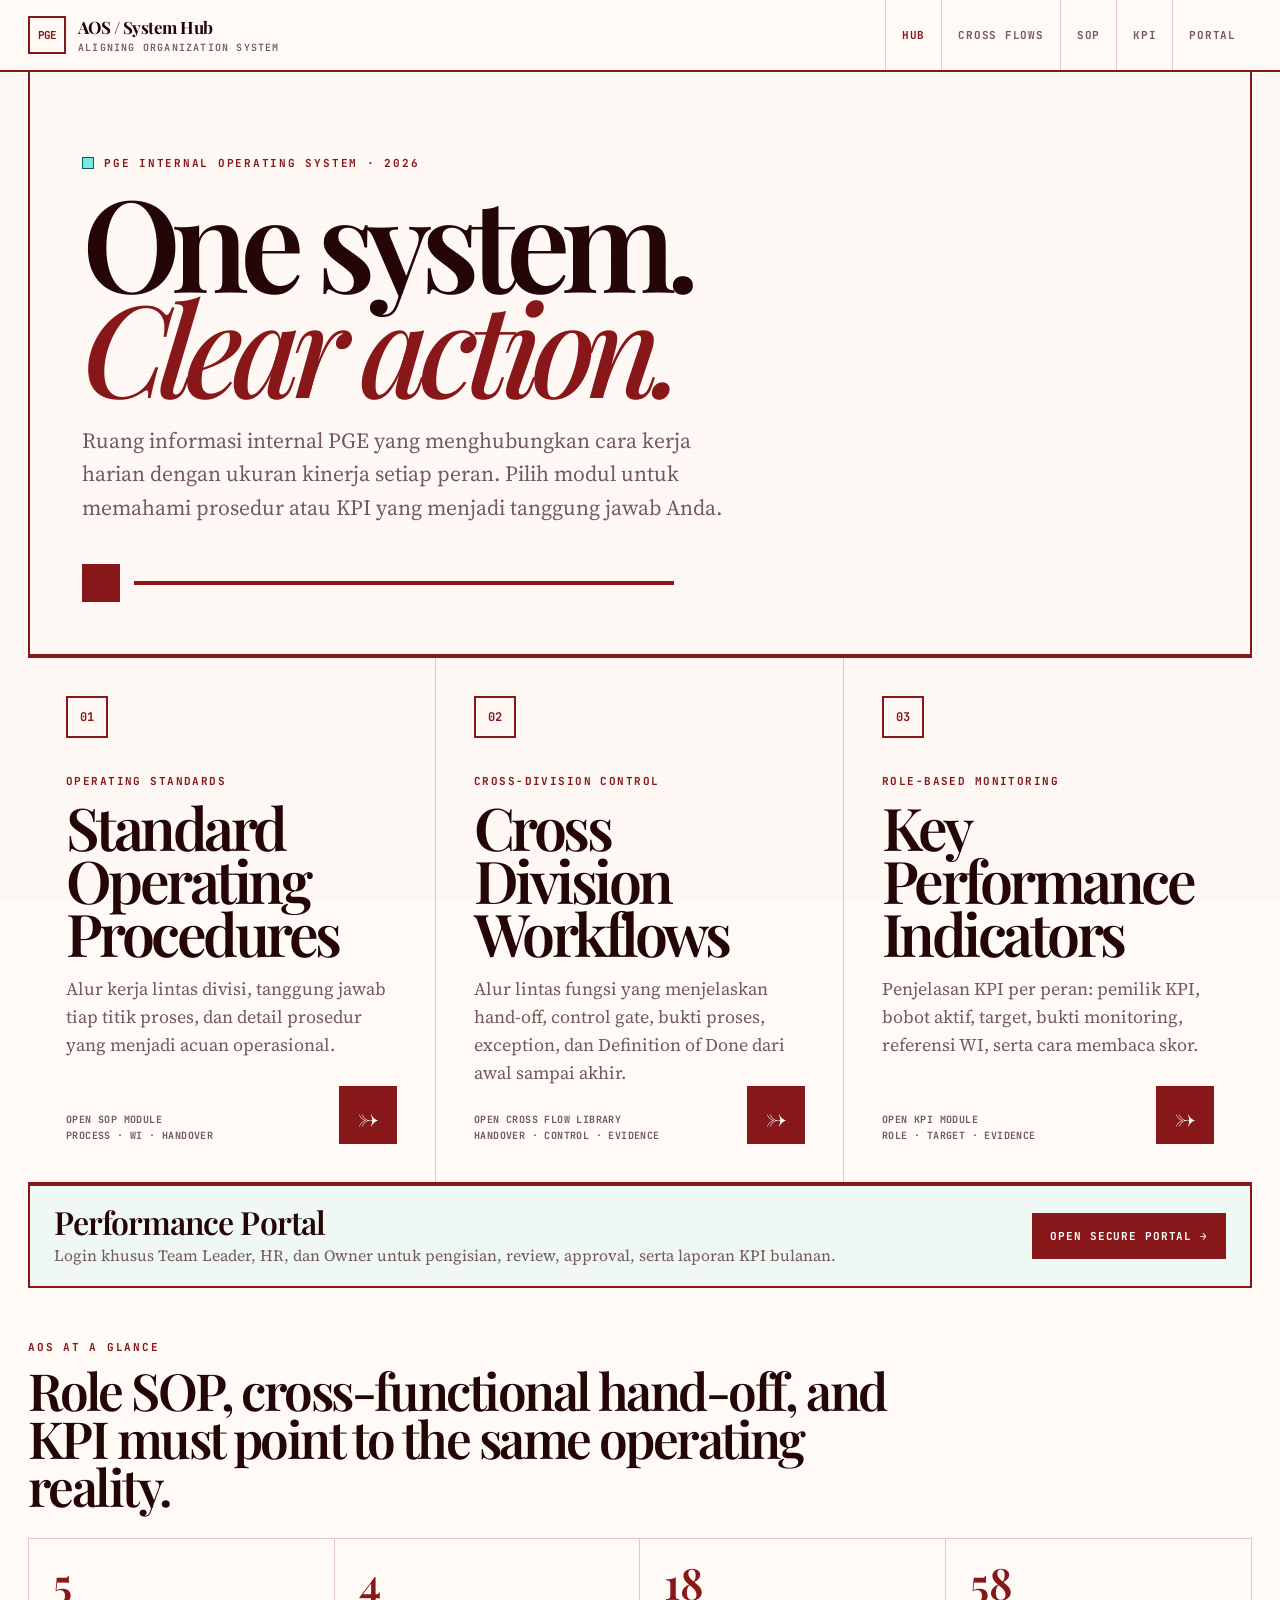
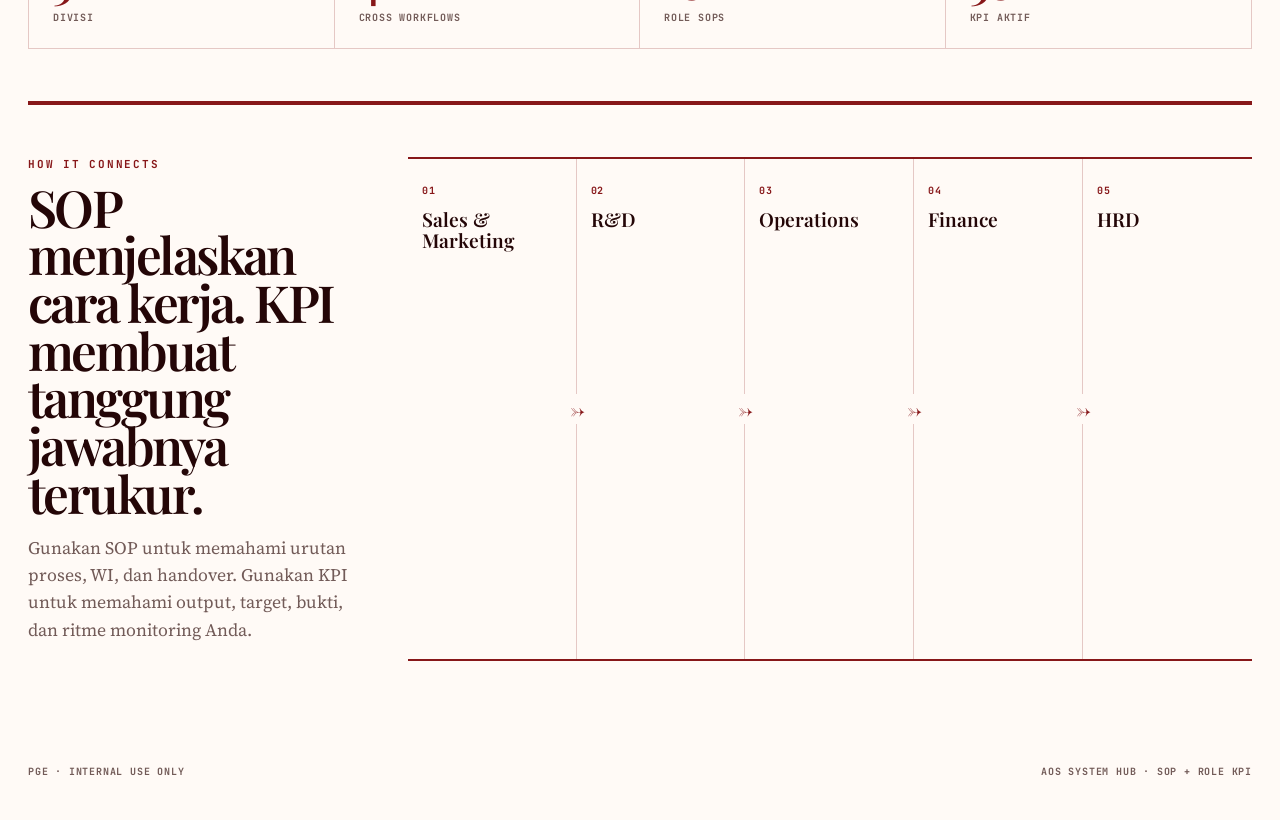
==== commit b31a3985: "Add files via upload" ====
--- a/index.html
+++ b/index.html
@@ -33,8 +33,8 @@
 .kicker{font:700 11px "JetBrains Mono",monospace;letter-spacing:.16em;text-transform:uppercase;color:var(--wine);display:flex;gap:10px;align-items:center}.kicker:before{content:"";width:10px;height:10px;background:var(--aqua);border:1px solid var(--aqua-dark)}
 .hero h1{position:relative;z-index:1;margin:18px 0 12px;font:600 clamp(3.6rem,10vw,8.7rem)/.82 "Playfair Display",Georgia,serif;letter-spacing:-.075em;max-width:940px}.hero h1 em{font-weight:500;color:var(--wine);white-space:nowrap}.hero p{position:relative;z-index:1;max-width:650px;margin:26px 0 0;font-size:clamp(1.08rem,1.8vw,1.35rem);line-height:1.55;color:var(--muted)}
 .rule{display:flex;align-items:center;gap:14px;margin-top:40px}.rule b{width:38px;height:38px;background:var(--wine);display:block}.rule span{height:4px;background:var(--wine);display:block;flex:1;max-width:540px}
-.module-grid{display:grid;grid-template-columns:1fr 1fr;border-top:4px solid var(--wine);border-bottom:4px solid var(--wine)}
-.module{min-height:430px;padding:38px;position:relative;display:flex;flex-direction:column;border-right:1px solid var(--line);transition:100ms linear}.module:last-child{border-right:0}.module:hover{background:var(--wine);color:#fff}.module:hover .module-kicker,.module:hover .module-note,.module:hover .module-meta{color:#fff}.module:hover .module-index{border-color:#fff;color:#fff}.module:hover .arrow{background:#fff;color:var(--wine)}
+.module-grid{display:grid;grid-template-columns:repeat(3,minmax(0,1fr));border-top:4px solid var(--wine);border-bottom:4px solid var(--wine)}
+.module{min-height:390px;padding:38px;position:relative;display:flex;flex-direction:column;border-right:1px solid var(--line);transition:100ms linear}.module:last-child{border-right:0}.module:hover{background:var(--wine);color:#fff}.module:hover .module-kicker,.module:hover .module-note,.module:hover .module-meta{color:#fff}.module:hover .module-index{border-color:#fff;color:#fff}.module:hover .arrow{background:#fff;color:var(--wine)}
 .module-index{width:42px;height:42px;border:2px solid var(--wine);display:grid;place-items:center;font:700 12px "JetBrains Mono",monospace;color:var(--wine);margin-bottom:36px}.module-kicker{font:700 11px "JetBrains Mono",monospace;color:var(--wine);letter-spacing:.13em;text-transform:uppercase}.module h2{margin:12px 0 16px;font:600 clamp(2.5rem,4.6vw,4.8rem)/.9 "Playfair Display",Georgia,serif;letter-spacing:-.06em}.module p{max-width:440px;color:var(--muted);font-size:1.12rem;line-height:1.55;margin:0}.module-footer{margin-top:auto;display:flex;align-items:end;justify-content:space-between;gap:18px}.module-meta{font:700 10px/1.6 "JetBrains Mono",monospace;color:var(--muted);letter-spacing:.04em;text-transform:uppercase}.arrow{width:58px;height:58px;display:grid;place-items:center;background:var(--wine);color:#fff;font:500 2rem "Playfair Display",serif;transition:100ms linear}
 .matrix{padding:52px 0;border-bottom:4px solid var(--wine)}.section-label{font:700 11px "JetBrains Mono",monospace;color:var(--wine);letter-spacing:.16em;text-transform:uppercase;margin-bottom:13px}.matrix h2{margin:0 0 28px;font:600 clamp(2.2rem,4vw,4rem)/.93 "Playfair Display",serif;letter-spacing:-.05em;max-width:860px}.stats{display:grid;grid-template-columns:repeat(4,1fr);border:1px solid var(--line)}.stat{padding:22px 24px;border-right:1px solid var(--line)}.stat:last-child{border-right:0}.stat-n{display:block;font:600 2.7rem/1 "Playfair Display",serif;color:var(--wine)}.stat-l{display:block;margin-top:7px;font:700 10px/1.45 "JetBrains Mono",monospace;letter-spacing:.08em;text-transform:uppercase;color:var(--muted)}
 .flow{padding:52px 0 12px;display:grid;grid-template-columns:minmax(260px,.8fr) 2fr;gap:42px}.flow h2{margin:0;font:600 clamp(2.2rem,4vw,4rem)/.93 "Playfair Display",serif;letter-spacing:-.05em}.flow p{color:var(--muted);font-size:1.1rem;line-height:1.55}.flow-map{border-top:2px solid var(--wine);border-bottom:2px solid var(--wine);display:grid;grid-template-columns:repeat(5,1fr)}.flow-step{padding:18px 14px;min-height:132px;border-right:1px solid var(--line);position:relative}.flow-step:last-child{border-right:0}.flow-step:not(:last-child):after{content:"→";position:absolute;right:-9px;top:50%;transform:translateY(-50%);z-index:1;background:var(--cream);color:var(--wine);font:500 22px "Playfair Display",serif}.flow-step b{font:700 10px "JetBrains Mono",monospace;letter-spacing:.08em;color:var(--wine);text-transform:uppercase}.flow-step span{display:block;margin-top:10px;font:600 1.2rem/1.08 "Playfair Display",serif}
@@ -53,6 +53,7 @@
     </a>
     <div class="nav-links">
       <a class="nav-link active" href="index.html">Hub</a>
+      <a class="nav-link" href="cross-workflows.html">Cross Flows</a>
       <a class="nav-link" href="sop.html">SOP</a>
       <a class="nav-link" href="kpi.html">KPI</a>
       <a class="nav-link" href="login.html">Portal</a>
@@ -75,8 +76,15 @@
       <p>Alur kerja lintas divisi, tanggung jawab tiap titik proses, dan detail prosedur yang menjadi acuan operasional.</p>
       <div class="module-footer"><span class="module-meta">Open SOP module<br>Process · WI · handover</span><span class="arrow">→</span></div>
     </a>
+    <a class="module" href="cross-workflows.html">
+      <div class="module-index">02</div>
+      <div class="module-kicker">Cross-division control</div>
+      <h2>Cross<br>Division<br>Workflows</h2>
+      <p>Alur lintas fungsi yang menjelaskan hand-off, control gate, bukti proses, exception, dan Definition of Done dari awal sampai akhir.</p>
+      <div class="module-footer"><span class="module-meta">Open Cross Flow Library<br>Handover · control · evidence</span><span class="arrow">→</span></div>
+    </a>
     <a class="module" href="kpi.html">
-      <div class="module-index">02</div>
+      <div class="module-index">03</div>
       <div class="module-kicker">Role-based monitoring</div>
       <h2>Key<br>Performance<br>Indicators</h2>
       <p>Penjelasan KPI per peran: pemilik KPI, bobot aktif, target, bukti monitoring, referensi WI, serta cara membaca skor.</p>
@@ -90,13 +98,13 @@
   </section>
 
   <section class="matrix" aria-labelledby="matrix-title">
-    <div class="section-label">KPI module at a glance</div>
-    <h2 id="matrix-title">Setiap peran memahami kontribusinya sebelum hasil akhir dievaluasi.</h2>
+    <div class="section-label">AOS at a glance</div>
+    <h2 id="matrix-title">Role SOP, cross-functional hand-off, and KPI must point to the same operating reality.</h2>
     <div class="stats">
       <div class="stat"><span class="stat-n">5</span><span class="stat-l">Divisi</span></div>
-      <div class="stat"><span class="stat-n">16</span><span class="stat-l">Role scorecards</span></div>
+      <div class="stat"><span class="stat-n">4</span><span class="stat-l">Cross workflows</span></div>
+      <div class="stat"><span class="stat-n">18</span><span class="stat-l">Role SOPs</span></div>
       <div class="stat"><span class="stat-n">58</span><span class="stat-l">KPI aktif</span></div>
-      <div class="stat"><span class="stat-n">100%</span><span class="stat-l">Bobot aktif per peran</span></div>
     </div>
   </section>
 
